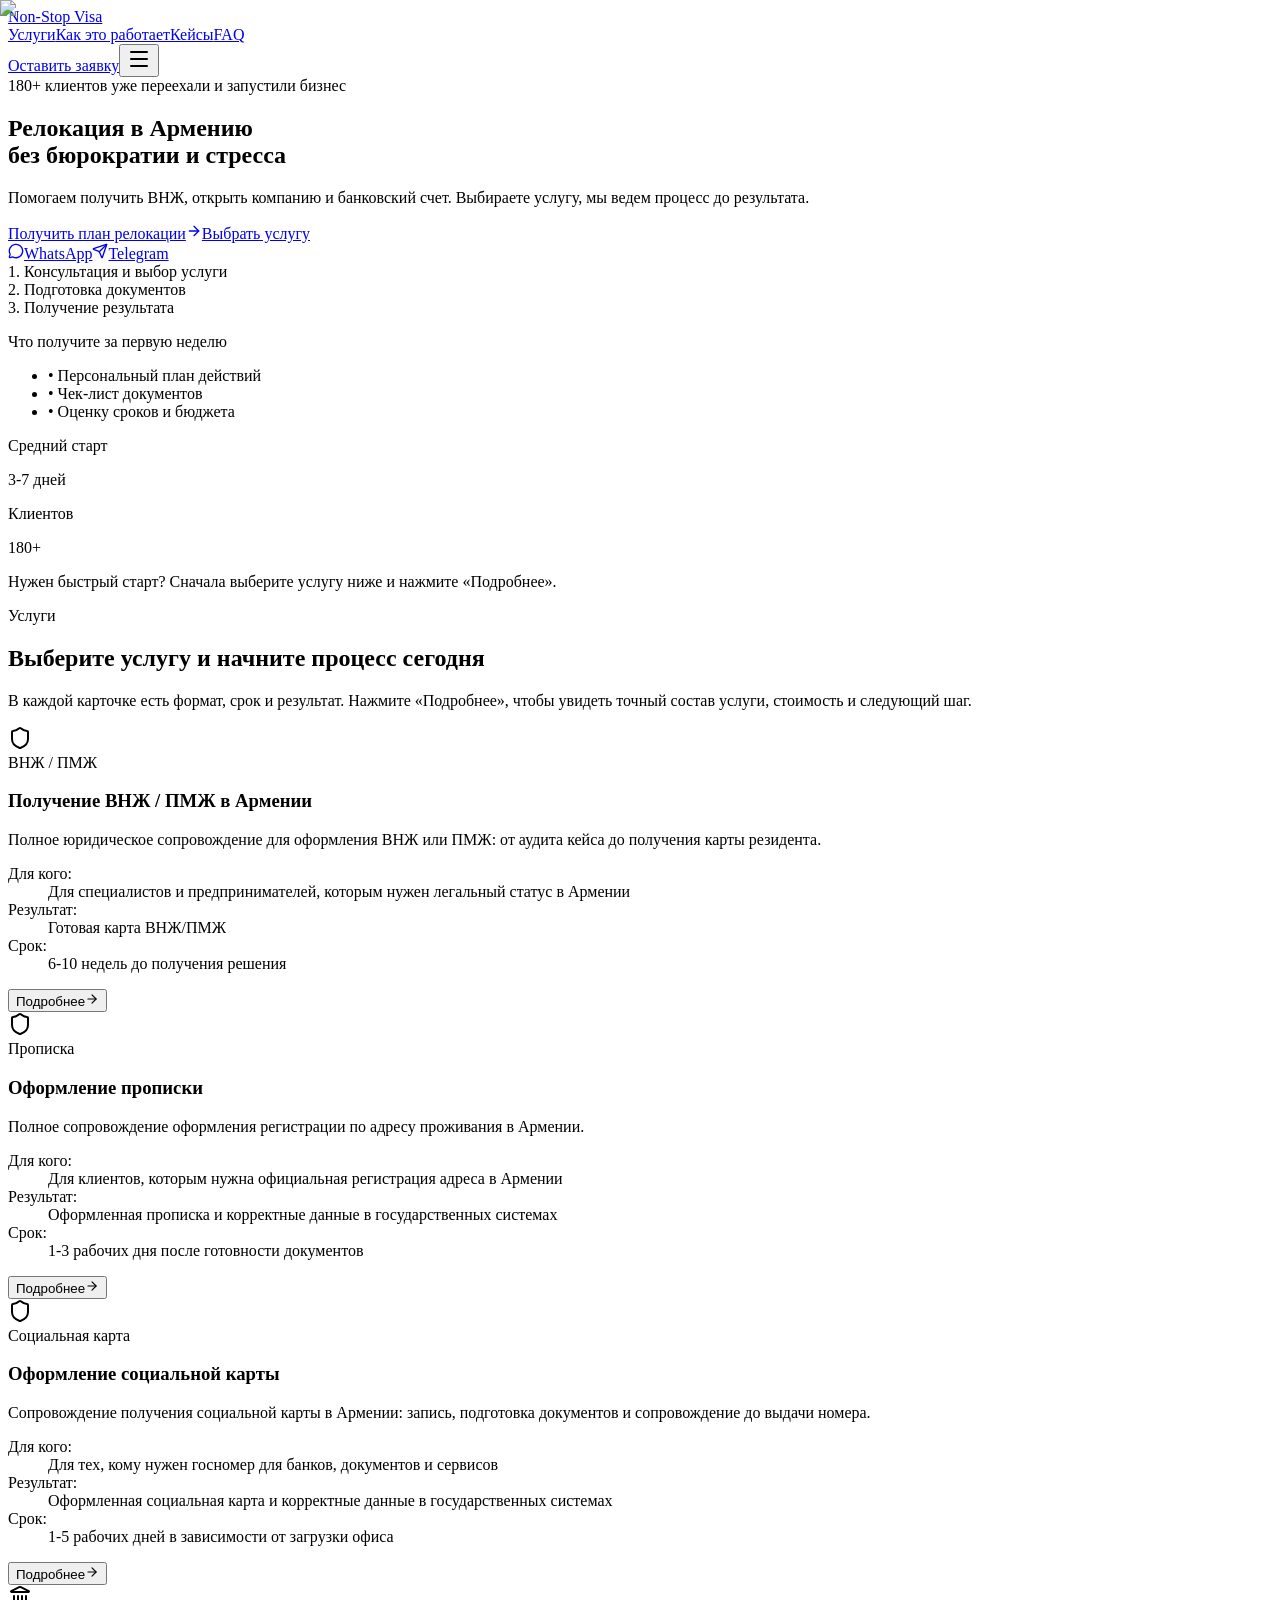
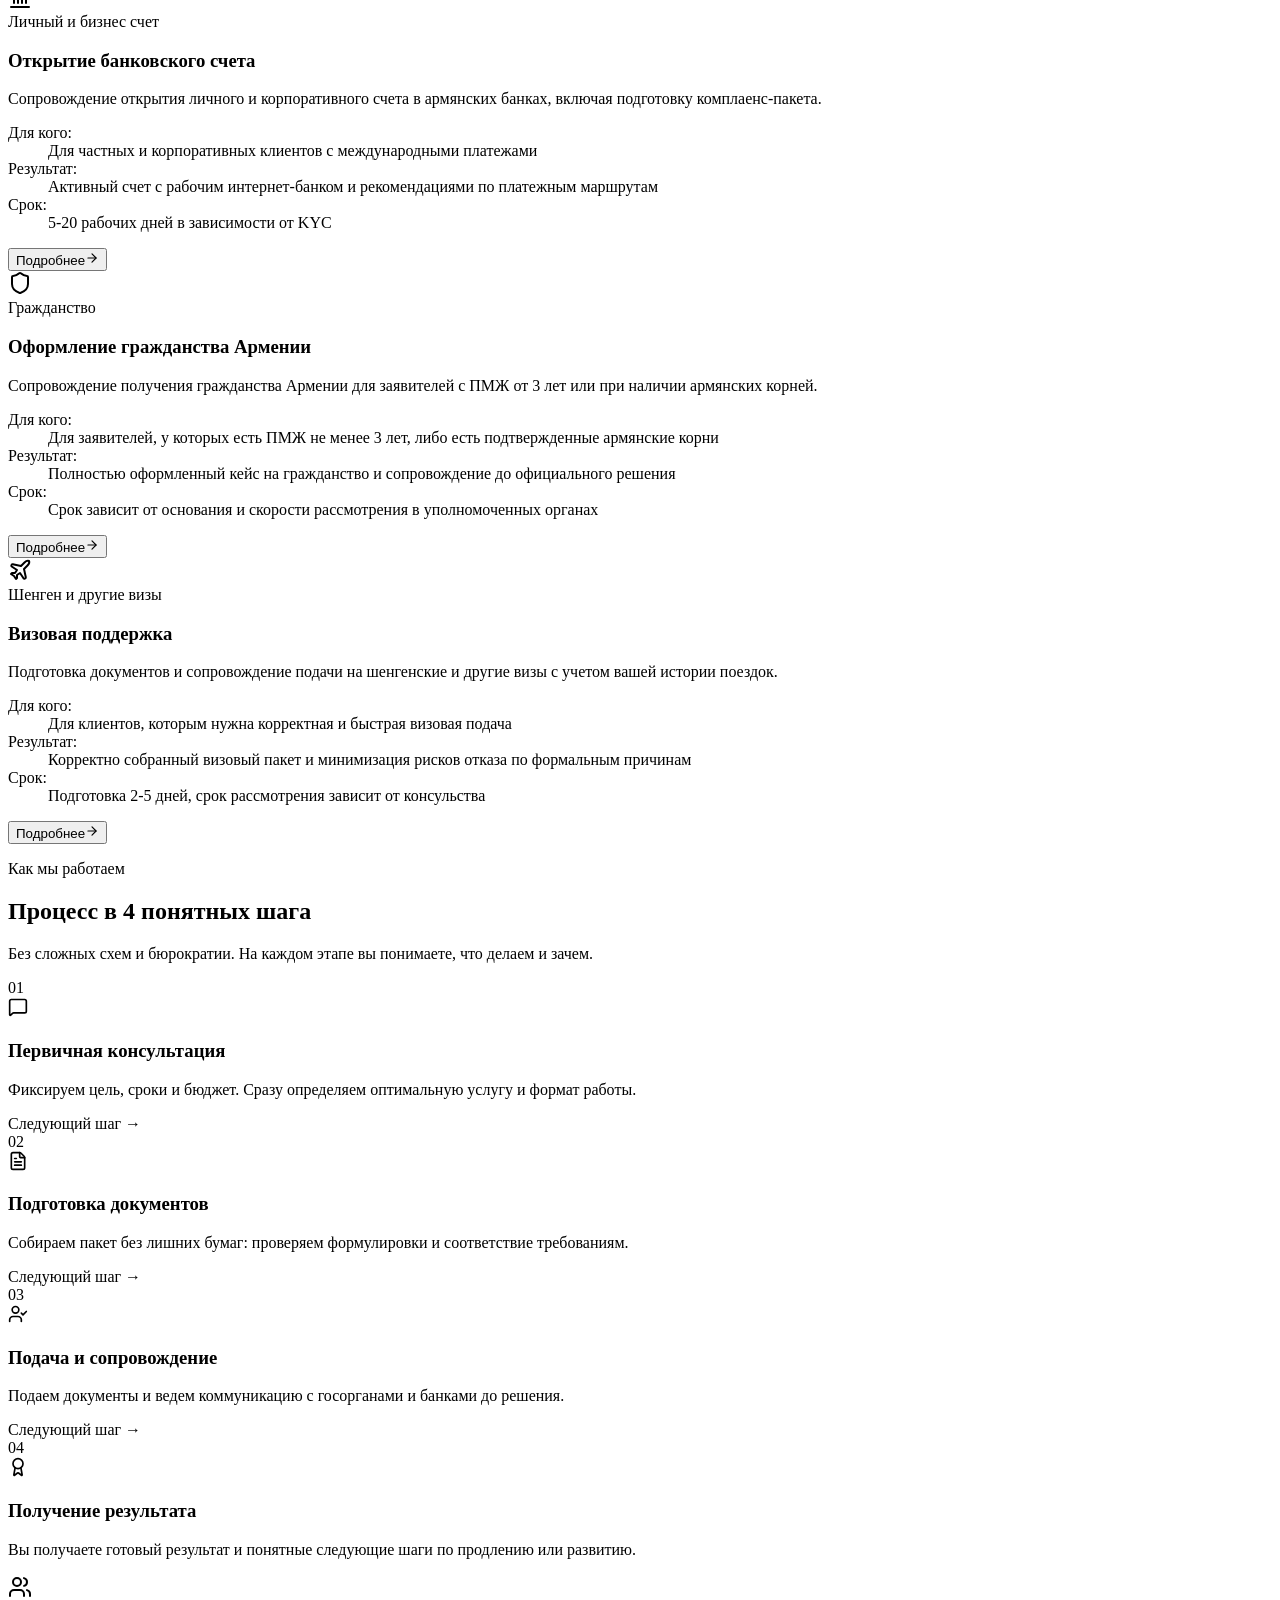
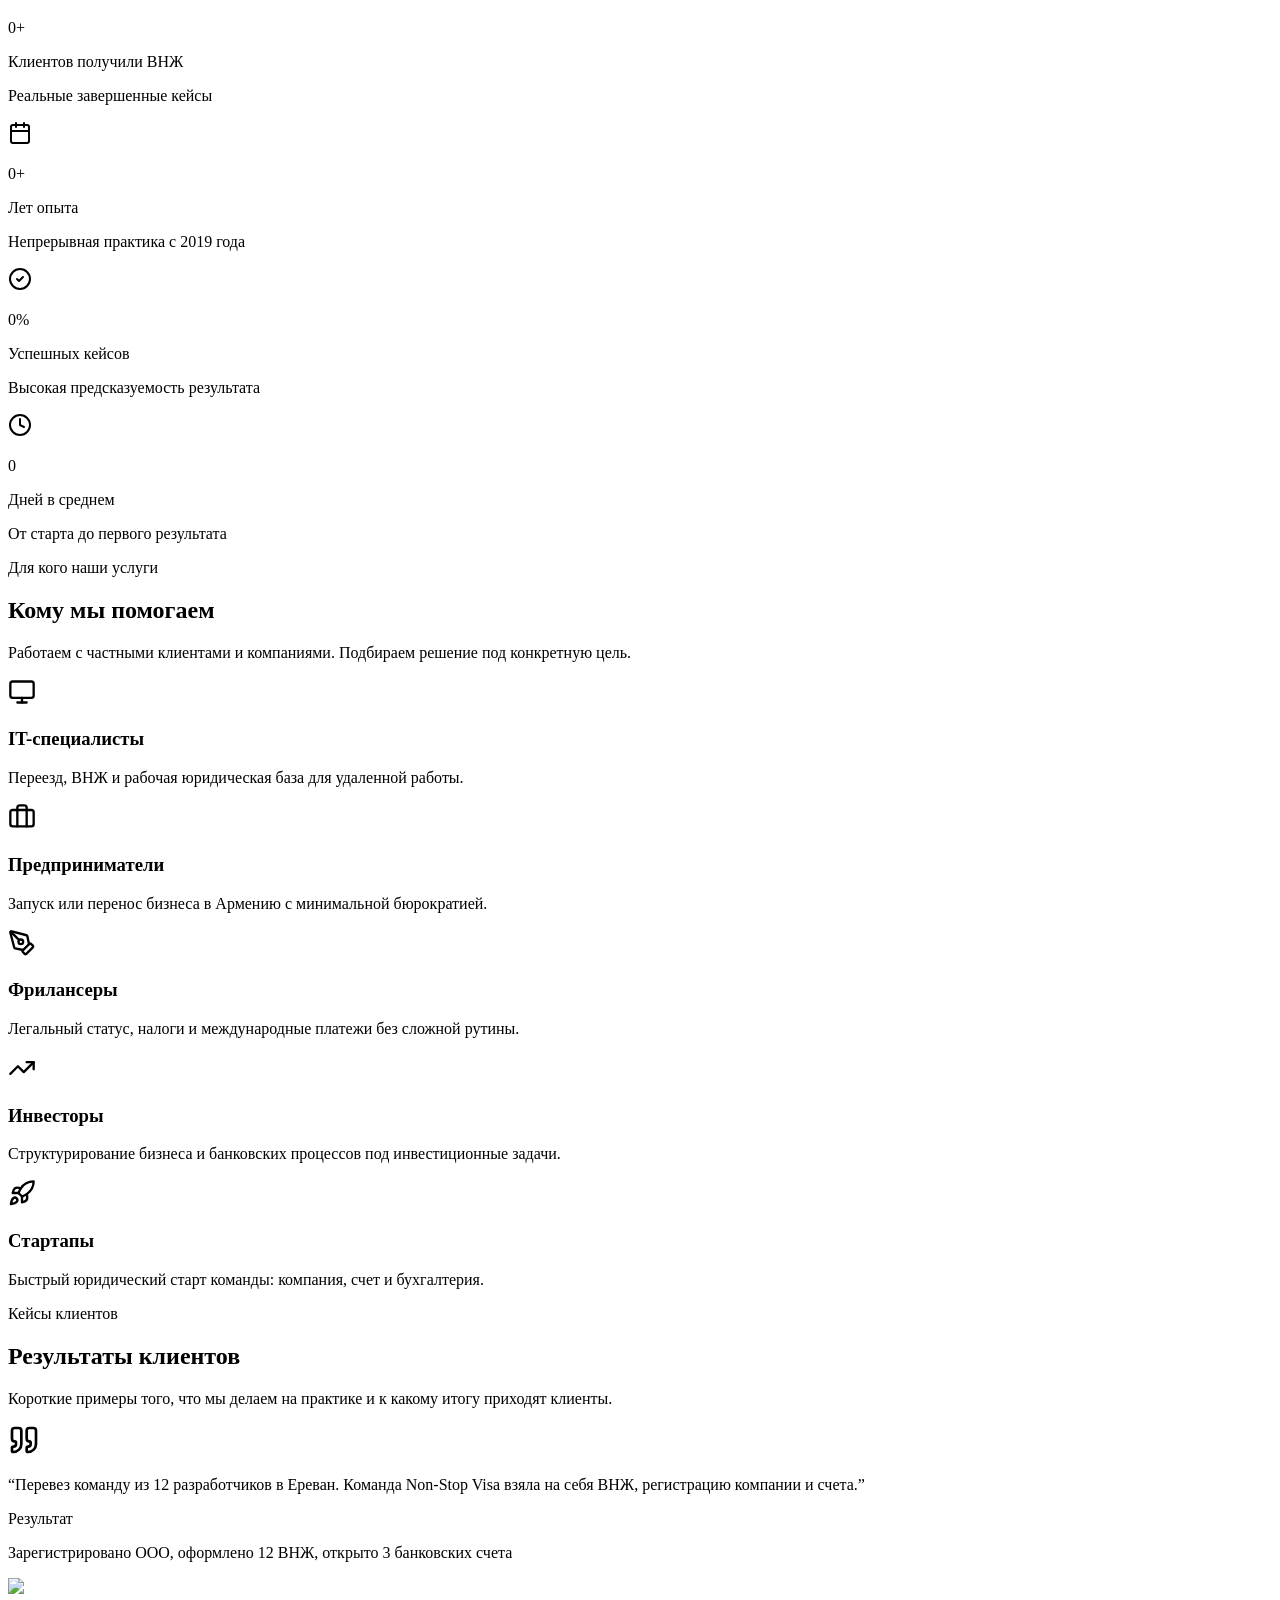
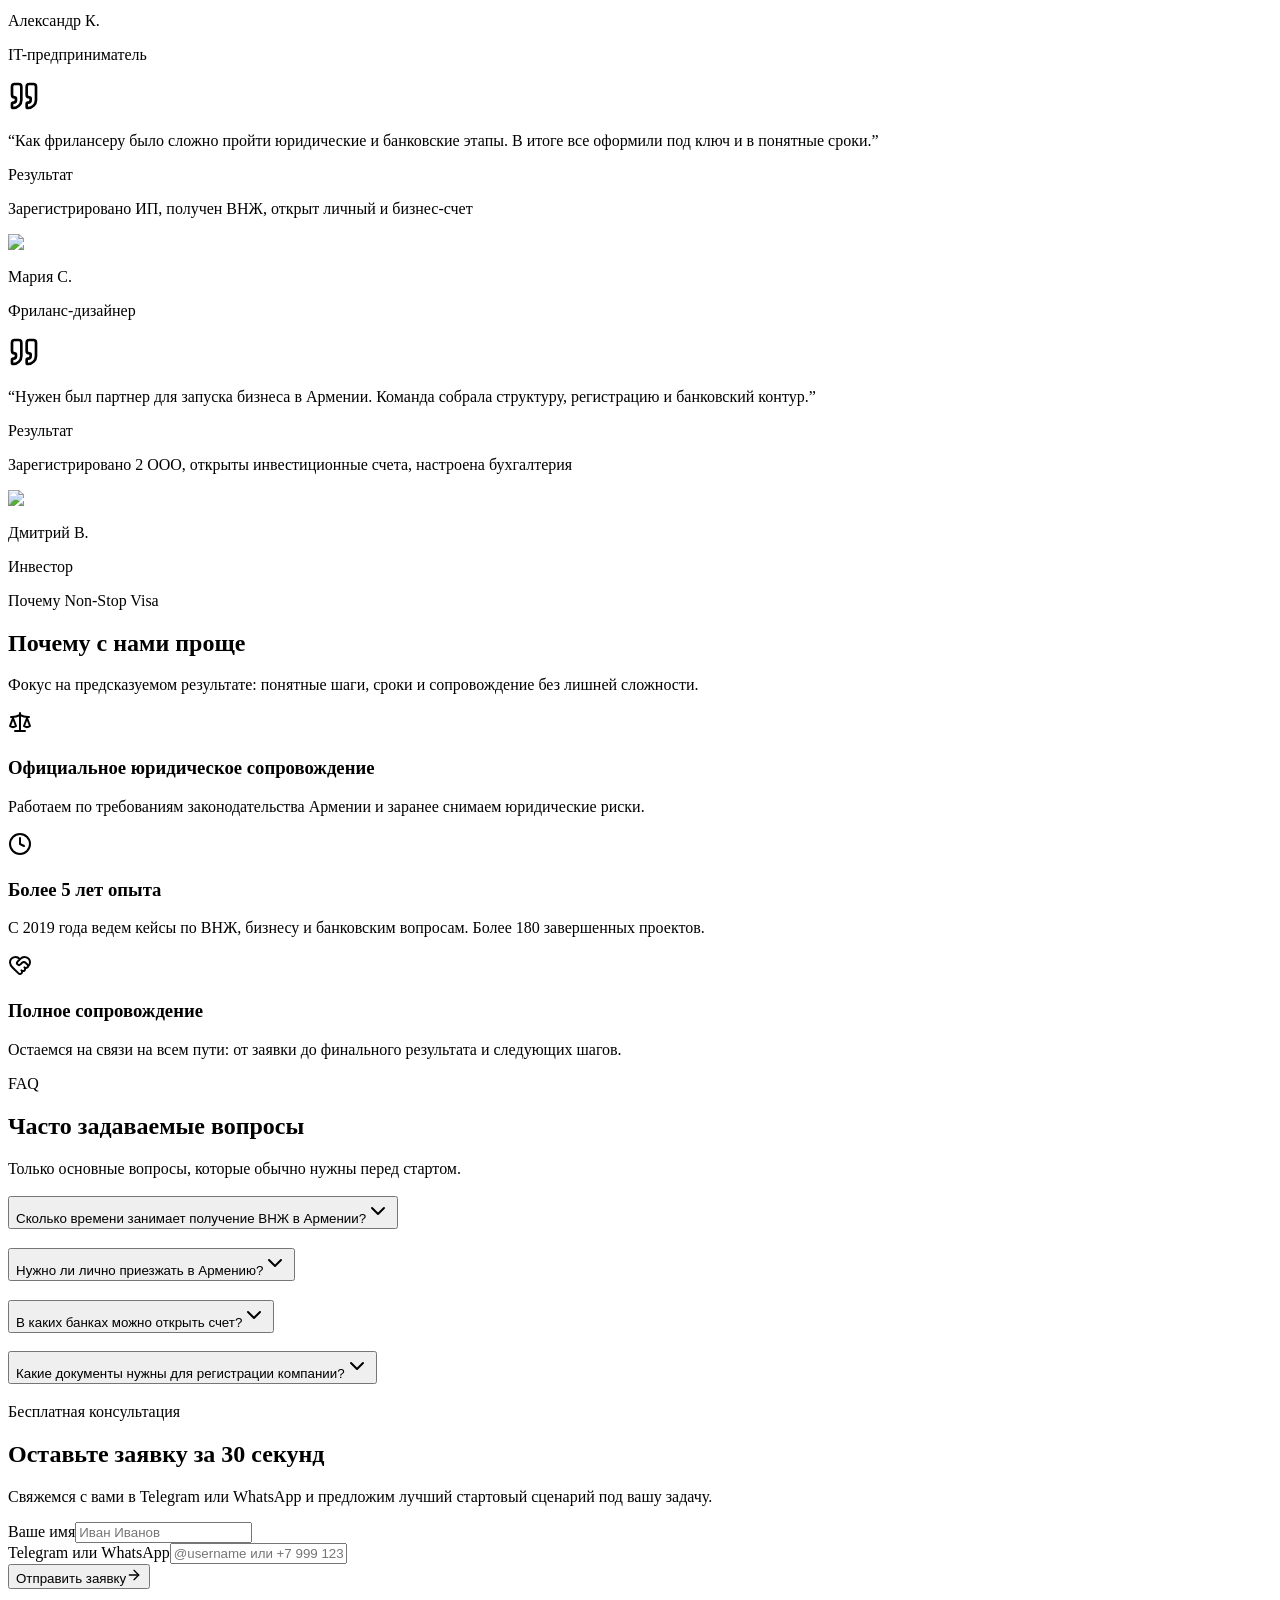
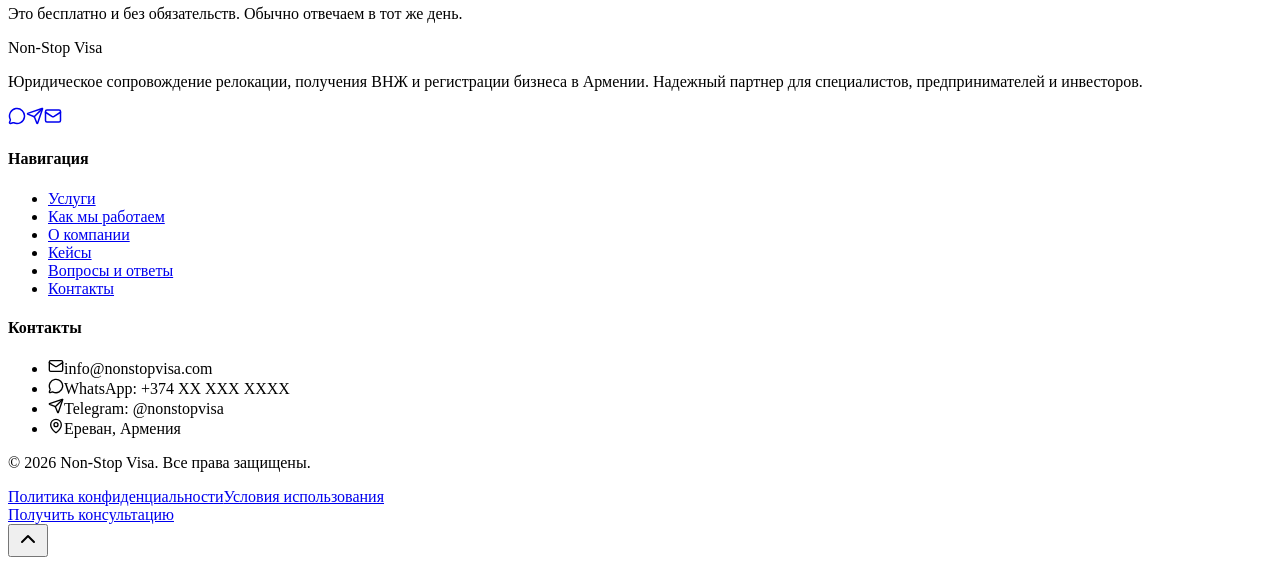
==== out/index.html @ 099af50e "prices added" ====
<!DOCTYPE html><!--xufmQO0gfKCfzYmbRnK0Z--><html lang="ru" class="inter_57489c72-module__0cCvLG__variable manrope_efca9fea-module__CtnhMq__variable"><head><meta charSet="utf-8"/><meta name="viewport" content="width=device-width, initial-scale=1"/><link rel="preload" href="/_next/static/media/83afe278b6a6bb3c-s.p.3a6ba036.woff2" as="font" crossorigin="" type="font/woff2"/><link rel="preload" href="/_next/static/media/9c72aa0f40e4eef8-s.p.18a48cbc.woff2" as="font" crossorigin="" type="font/woff2"/><link rel="preload" href="/_next/static/media/a343f882a40d2cc9-s.p.71e1367e.woff2" as="font" crossorigin="" type="font/woff2"/><link rel="preload" href="/_next/static/media/d3fe2f289711ac3f-s.p.50575af1.woff2" as="font" crossorigin="" type="font/woff2"/><link rel="preload" as="image" href="/images/hero-yerevan.jpg"/><link rel="stylesheet" href="/_next/static/chunks/5209f16bea8cd8f4.css" data-precedence="next"/><link rel="stylesheet" href="/_next/static/chunks/b834f7e78c398b05.css" data-precedence="next"/><link rel="preload" as="script" fetchPriority="low" href="/_next/static/chunks/eed7ea77a4076d28.js"/><script src="/_next/static/chunks/82abf2d65f5428ae.js" async=""></script><script src="/_next/static/chunks/aee6c7720838f8a2.js" async=""></script><script src="/_next/static/chunks/a9c23770ec4804e4.js" async=""></script><script src="/_next/static/chunks/turbopack-0969852fef5b9b93.js" async=""></script><script src="/_next/static/chunks/ff1a16fafef87110.js" async=""></script><script src="/_next/static/chunks/d2be314c3ece3fbe.js" async=""></script><script src="/_next/static/chunks/e4d2ef931ab98387.js" async=""></script><script src="/_next/static/chunks/b901560ab9556031.js" async=""></script><script src="/_next/static/chunks/32a776a58b069df2.js" async=""></script><script src="/_next/static/chunks/46afd84cee6a4c51.js" async=""></script><meta name="next-size-adjust" content=""/><meta name="theme-color" content="#102040"/><title>Non-Stop Visa</title><meta name="description" content="Relocation and business setup in Armenia"/><link rel="shortcut icon" href="/images/favicon.jpg"/><link rel="icon" href="/images/favicon.jpg"/><link rel="apple-touch-icon" href="/images/favicon.jpg"/><script src="/_next/static/chunks/a6dad97d9634a72d.js" noModule=""></script></head><body class="antialiased"><div hidden=""><!--$--><!--/$--></div><main class="min-h-screen overflow-x-hidden pb-24 md:pb-0"><header class="fixed top-0 left-0 right-0 z-50 transition-all duration-500 bg-transparent py-5"><div class="mx-auto flex max-w-7xl items-center justify-between px-6"><a href="#" class="flex items-center gap-2"><span class="gold-gradient-text text-2xl font-bold tracking-tight">Non-Stop Visa</span></a><nav class="hidden items-center gap-8 md:flex"><a href="#services" class="text-sm font-medium text-foreground/70 transition-colors duration-300 hover:text-primary">Услуги</a><a href="#process" class="text-sm font-medium text-foreground/70 transition-colors duration-300 hover:text-primary">Как это работает</a><a href="#cases" class="text-sm font-medium text-foreground/70 transition-colors duration-300 hover:text-primary">Кейсы</a><a href="#faq" class="text-sm font-medium text-foreground/70 transition-colors duration-300 hover:text-primary">FAQ</a></nav><a href="#contact" class="hidden rounded-lg bg-primary px-5 py-2.5 text-sm font-semibold text-primary-foreground transition-all duration-300 hover:brightness-110 md:inline-flex">Оставить заявку</a><button class="text-foreground md:hidden" aria-label="Открыть меню" aria-expanded="false"><svg xmlns="http://www.w3.org/2000/svg" width="24" height="24" viewBox="0 0 24 24" fill="none" stroke="currentColor" stroke-width="2" stroke-linecap="round" stroke-linejoin="round" class="lucide lucide-menu" aria-hidden="true"><path d="M4 5h16"></path><path d="M4 12h16"></path><path d="M4 19h16"></path></svg></button></div></header><section id="top" class="relative flex min-h-screen items-start overflow-hidden pt-12 sm:pt-16 lg:items-center lg:pt-28"><div class="absolute inset-0"><img alt="Панорама Еревана" decoding="async" data-nimg="fill" class="object-cover" style="position:absolute;height:100%;width:100%;left:0;top:0;right:0;bottom:0;color:transparent" src="/images/hero-yerevan.jpg"/><div class="absolute inset-0 bg-gradient-to-r from-background via-background/90 to-background/40"></div><div class="absolute inset-0 bg-gradient-to-t from-background via-transparent to-background/60"></div></div><div class="relative mx-auto grid max-w-7xl gap-10 px-6 pt-2 pb-16 sm:pt-6 sm:pb-20 lg:grid-cols-2 lg:items-center lg:gap-14 lg:pt-0 lg:pb-24"><div class="flex flex-col gap-7"><div data-animate="true" class="opacity-0" style="animation-delay:0.1s"><div class="mb-6 inline-flex items-center gap-2 rounded-full border border-primary/30 bg-primary/10 px-4 py-1.5"><span class="h-2 w-2 rounded-full bg-primary animate-pulse"></span><span class="text-xs font-medium tracking-wide text-primary uppercase">180+ клиентов уже переехали и запустили бизнес</span></div></div><h1 data-animate="true" class="opacity-0 text-4xl font-bold leading-tight tracking-tight text-foreground sm:text-5xl lg:text-6xl" style="animation-delay:0.3s">Релокация в Армению<br/><span class="gold-gradient-text text-balance">без бюрократии и стресса</span></h1><p data-animate="true" class="opacity-0 max-w-lg text-lg leading-relaxed text-muted-foreground" style="animation-delay:0.5s">Помогаем получить ВНЖ, открыть компанию и банковский счет. Выбираете услугу, мы ведем процесс до результата.</p><div data-animate="true" class="opacity-0 flex flex-wrap items-center gap-4" style="animation-delay:0.7s"><a href="#contact" class="group inline-flex items-center gap-2 rounded-lg bg-primary px-6 py-3.5 text-sm font-semibold text-primary-foreground transition-all duration-300 hover:brightness-110 hover:gap-3">Получить план релокации<svg xmlns="http://www.w3.org/2000/svg" width="16" height="16" viewBox="0 0 24 24" fill="none" stroke="currentColor" stroke-width="2" stroke-linecap="round" stroke-linejoin="round" class="lucide lucide-arrow-right transition-transform group-hover:translate-x-0.5" aria-hidden="true"><path d="M5 12h14"></path><path d="m12 5 7 7-7 7"></path></svg></a><a href="#services" class="inline-flex items-center gap-2 rounded-lg border border-border bg-secondary/50 px-5 py-3.5 text-sm font-medium text-secondary-foreground transition-all duration-300 hover:border-primary/40 hover:bg-secondary">Выбрать услугу</a></div><div data-animate="true" class="opacity-0 flex flex-wrap items-center gap-3 text-sm text-muted-foreground" style="animation-delay:0.9s"><a href="https://wa.me/" target="_blank" rel="noopener noreferrer" class="inline-flex items-center gap-2 rounded-lg border border-border/70 bg-secondary/40 px-4 py-2.5 transition-all duration-300 hover:border-primary/40 hover:bg-secondary"><svg xmlns="http://www.w3.org/2000/svg" width="16" height="16" viewBox="0 0 24 24" fill="none" stroke="currentColor" stroke-width="2" stroke-linecap="round" stroke-linejoin="round" class="lucide lucide-message-circle" aria-hidden="true"><path d="M2.992 16.342a2 2 0 0 1 .094 1.167l-1.065 3.29a1 1 0 0 0 1.236 1.168l3.413-.998a2 2 0 0 1 1.099.092 10 10 0 1 0-4.777-4.719"></path></svg>WhatsApp</a><a href="https://t.me/" target="_blank" rel="noopener noreferrer" class="inline-flex items-center gap-2 rounded-lg border border-border/70 bg-secondary/40 px-4 py-2.5 transition-all duration-300 hover:border-primary/40 hover:bg-secondary"><svg xmlns="http://www.w3.org/2000/svg" width="16" height="16" viewBox="0 0 24 24" fill="none" stroke="currentColor" stroke-width="2" stroke-linecap="round" stroke-linejoin="round" class="lucide lucide-send" aria-hidden="true"><path d="M14.536 21.686a.5.5 0 0 0 .937-.024l6.5-19a.496.496 0 0 0-.635-.635l-19 6.5a.5.5 0 0 0-.024.937l7.93 3.18a2 2 0 0 1 1.112 1.11z"></path><path d="m21.854 2.147-10.94 10.939"></path></svg>Telegram</a></div><div data-animate="true" class="opacity-0 grid gap-2 pt-3 text-sm text-foreground/80 sm:grid-cols-3" style="animation-delay:1.1s"><div class="rounded-lg border border-border/50 bg-card/50 px-4 py-3">1. Консультация и выбор услуги</div><div class="rounded-lg border border-border/50 bg-card/50 px-4 py-3">2. Подготовка документов</div><div class="rounded-lg border border-border/50 bg-card/50 px-4 py-3">3. Получение результата</div></div></div><div data-animate="true" class="opacity-0 hidden lg:flex lg:justify-end" style="animation-delay:0.5s"><div class="w-full max-w-md space-y-4"><div class="glass rounded-2xl p-6"><p class="text-xs font-medium tracking-wider text-primary uppercase">Что получите за первую неделю</p><ul class="mt-4 space-y-2 text-sm leading-relaxed text-muted-foreground"><li>• Персональный план действий</li><li>• Чек-лист документов</li><li>• Оценку сроков и бюджета</li></ul></div><div class="grid grid-cols-2 gap-3"><div class="rounded-xl border border-border/50 bg-card/70 p-4"><p class="text-xs text-muted-foreground">Средний старт</p><p class="mt-1 text-xl font-semibold text-foreground">3-7 дней</p></div><div class="rounded-xl border border-border/50 bg-card/70 p-4"><p class="text-xs text-muted-foreground">Клиентов</p><p class="mt-1 text-xl font-semibold text-foreground">180+</p></div></div><div class="rounded-xl border border-primary/20 bg-primary/5 p-4"><p class="text-sm leading-relaxed text-foreground">Нужен быстрый старт? Сначала выберите услугу ниже и нажмите «Подробнее».</p></div></div></div></div></section><section id="services" class="relative py-24"><div class="mx-auto max-w-7xl px-6"><div class="mb-16 max-w-2xl"><p class="mb-3 text-sm font-semibold tracking-widest text-primary uppercase">Услуги</p><h2 class="text-3xl font-bold tracking-tight text-foreground sm:text-4xl lg:text-5xl">Выберите услугу и<!-- --> <span class="gold-gradient-text">начните процесс сегодня</span></h2><p class="mt-4 text-lg leading-relaxed text-muted-foreground">В каждой карточке есть формат, срок и результат. Нажмите «Подробнее», чтобы увидеть точный состав услуги, стоимость и следующий шаг.</p></div><div class="grid auto-rows-fr gap-6 sm:grid-cols-2 lg:grid-cols-3"><article class="group relative h-full overflow-hidden rounded-xl border border-border/50 bg-card p-6 transition-all duration-500 hover:border-primary/30 hover:bg-card/80 sm:p-8 sm:col-span-2 lg:col-span-1"><div class="absolute -inset-px rounded-xl bg-gradient-to-b from-primary/10 to-transparent opacity-0 transition-opacity duration-500 group-hover:opacity-100"></div><div class="relative flex h-full flex-col"><div class="mb-5 flex items-start justify-between gap-3"><div class="flex h-12 w-12 shrink-0 items-center justify-center rounded-lg bg-primary/10 text-primary transition-colors duration-300 group-hover:bg-primary/20"><svg xmlns="http://www.w3.org/2000/svg" width="24" height="24" viewBox="0 0 24 24" fill="none" stroke="currentColor" stroke-width="2" stroke-linecap="round" stroke-linejoin="round" class="lucide lucide-shield" aria-hidden="true"><path d="M20 13c0 5-3.5 7.5-7.66 8.95a1 1 0 0 1-.67-.01C7.5 20.5 4 18 4 13V6a1 1 0 0 1 1-1c2 0 4.5-1.2 6.24-2.72a1.17 1.17 0 0 1 1.52 0C14.51 3.81 17 5 19 5a1 1 0 0 1 1 1z"></path></svg></div><span title="ВНЖ / ПМЖ" class="max-w-[70%] truncate rounded-full bg-secondary px-3 py-1 text-[10px] font-semibold tracking-wider text-secondary-foreground uppercase">ВНЖ / ПМЖ</span></div><h3 class="text-lg leading-tight font-semibold text-foreground sm:text-xl">Получение ВНЖ / ПМЖ в Армении</h3><p class="mt-2 text-sm leading-relaxed text-muted-foreground sm:text-[15px]">Полное юридическое сопровождение для оформления ВНЖ или ПМЖ: от аудита кейса до получения карты резидента.</p><dl class="mt-4 space-y-2 text-xs leading-relaxed text-muted-foreground sm:text-sm"><div><dt class="inline font-semibold text-foreground/85">Для кого: </dt><dd class="inline">Для специалистов и предпринимателей, которым нужен легальный статус в Армении</dd></div><div><dt class="inline font-semibold text-foreground/85">Результат: </dt><dd class="inline">Готовая карта ВНЖ/ПМЖ</dd></div><div><dt class="inline font-semibold text-foreground/85">Срок: </dt><dd class="inline">6-10 недель до получения решения</dd></div></dl><div class="mt-auto pt-6"><button type="button" class="group/link inline-flex cursor-pointer items-center gap-1.5 text-sm font-medium text-primary transition-all hover:gap-2.5">Подробнее<svg xmlns="http://www.w3.org/2000/svg" width="14" height="14" viewBox="0 0 24 24" fill="none" stroke="currentColor" stroke-width="2" stroke-linecap="round" stroke-linejoin="round" class="lucide lucide-arrow-right transition-transform group-hover/link:translate-x-0.5" aria-hidden="true"><path d="M5 12h14"></path><path d="m12 5 7 7-7 7"></path></svg></button></div></div></article><article class="group relative h-full overflow-hidden rounded-xl border border-border/50 bg-card p-6 transition-all duration-500 hover:border-primary/30 hover:bg-card/80 sm:p-8 "><div class="absolute -inset-px rounded-xl bg-gradient-to-b from-primary/10 to-transparent opacity-0 transition-opacity duration-500 group-hover:opacity-100"></div><div class="relative flex h-full flex-col"><div class="mb-5 flex items-start justify-between gap-3"><div class="flex h-12 w-12 shrink-0 items-center justify-center rounded-lg bg-primary/10 text-primary transition-colors duration-300 group-hover:bg-primary/20"><svg xmlns="http://www.w3.org/2000/svg" width="24" height="24" viewBox="0 0 24 24" fill="none" stroke="currentColor" stroke-width="2" stroke-linecap="round" stroke-linejoin="round" class="lucide lucide-shield" aria-hidden="true"><path d="M20 13c0 5-3.5 7.5-7.66 8.95a1 1 0 0 1-.67-.01C7.5 20.5 4 18 4 13V6a1 1 0 0 1 1-1c2 0 4.5-1.2 6.24-2.72a1.17 1.17 0 0 1 1.52 0C14.51 3.81 17 5 19 5a1 1 0 0 1 1 1z"></path></svg></div><span title="Прописка" class="max-w-[70%] truncate rounded-full bg-secondary px-3 py-1 text-[10px] font-semibold tracking-wider text-secondary-foreground uppercase">Прописка</span></div><h3 class="text-lg leading-tight font-semibold text-foreground sm:text-xl">Оформление прописки</h3><p class="mt-2 text-sm leading-relaxed text-muted-foreground sm:text-[15px]">Полное сопровождение оформления регистрации по адресу проживания в Армении.</p><dl class="mt-4 space-y-2 text-xs leading-relaxed text-muted-foreground sm:text-sm"><div><dt class="inline font-semibold text-foreground/85">Для кого: </dt><dd class="inline">Для клиентов, которым нужна официальная регистрация адреса в Армении</dd></div><div><dt class="inline font-semibold text-foreground/85">Результат: </dt><dd class="inline">Оформленная прописка и корректные данные в государственных системах</dd></div><div><dt class="inline font-semibold text-foreground/85">Срок: </dt><dd class="inline">1-3 рабочих дня после готовности документов</dd></div></dl><div class="mt-auto pt-6"><button type="button" class="group/link inline-flex cursor-pointer items-center gap-1.5 text-sm font-medium text-primary transition-all hover:gap-2.5">Подробнее<svg xmlns="http://www.w3.org/2000/svg" width="14" height="14" viewBox="0 0 24 24" fill="none" stroke="currentColor" stroke-width="2" stroke-linecap="round" stroke-linejoin="round" class="lucide lucide-arrow-right transition-transform group-hover/link:translate-x-0.5" aria-hidden="true"><path d="M5 12h14"></path><path d="m12 5 7 7-7 7"></path></svg></button></div></div></article><article class="group relative h-full overflow-hidden rounded-xl border border-border/50 bg-card p-6 transition-all duration-500 hover:border-primary/30 hover:bg-card/80 sm:p-8 "><div class="absolute -inset-px rounded-xl bg-gradient-to-b from-primary/10 to-transparent opacity-0 transition-opacity duration-500 group-hover:opacity-100"></div><div class="relative flex h-full flex-col"><div class="mb-5 flex items-start justify-between gap-3"><div class="flex h-12 w-12 shrink-0 items-center justify-center rounded-lg bg-primary/10 text-primary transition-colors duration-300 group-hover:bg-primary/20"><svg xmlns="http://www.w3.org/2000/svg" width="24" height="24" viewBox="0 0 24 24" fill="none" stroke="currentColor" stroke-width="2" stroke-linecap="round" stroke-linejoin="round" class="lucide lucide-shield" aria-hidden="true"><path d="M20 13c0 5-3.5 7.5-7.66 8.95a1 1 0 0 1-.67-.01C7.5 20.5 4 18 4 13V6a1 1 0 0 1 1-1c2 0 4.5-1.2 6.24-2.72a1.17 1.17 0 0 1 1.52 0C14.51 3.81 17 5 19 5a1 1 0 0 1 1 1z"></path></svg></div><span title="Социальная карта" class="max-w-[70%] truncate rounded-full bg-secondary px-3 py-1 text-[10px] font-semibold tracking-wider text-secondary-foreground uppercase">Социальная карта</span></div><h3 class="text-lg leading-tight font-semibold text-foreground sm:text-xl">Оформление социальной карты</h3><p class="mt-2 text-sm leading-relaxed text-muted-foreground sm:text-[15px]">Сопровождение получения социальной карты в Армении: запись, подготовка документов и сопровождение до выдачи номера.</p><dl class="mt-4 space-y-2 text-xs leading-relaxed text-muted-foreground sm:text-sm"><div><dt class="inline font-semibold text-foreground/85">Для кого: </dt><dd class="inline">Для тех, кому нужен госномер для банков, документов и сервисов</dd></div><div><dt class="inline font-semibold text-foreground/85">Результат: </dt><dd class="inline">Оформленная социальная карта и корректные данные в государственных системах</dd></div><div><dt class="inline font-semibold text-foreground/85">Срок: </dt><dd class="inline">1-5 рабочих дней в зависимости от загрузки офиса</dd></div></dl><div class="mt-auto pt-6"><button type="button" class="group/link inline-flex cursor-pointer items-center gap-1.5 text-sm font-medium text-primary transition-all hover:gap-2.5">Подробнее<svg xmlns="http://www.w3.org/2000/svg" width="14" height="14" viewBox="0 0 24 24" fill="none" stroke="currentColor" stroke-width="2" stroke-linecap="round" stroke-linejoin="round" class="lucide lucide-arrow-right transition-transform group-hover/link:translate-x-0.5" aria-hidden="true"><path d="M5 12h14"></path><path d="m12 5 7 7-7 7"></path></svg></button></div></div></article><article class="group relative h-full overflow-hidden rounded-xl border border-border/50 bg-card p-6 transition-all duration-500 hover:border-primary/30 hover:bg-card/80 sm:p-8 "><div class="absolute -inset-px rounded-xl bg-gradient-to-b from-primary/10 to-transparent opacity-0 transition-opacity duration-500 group-hover:opacity-100"></div><div class="relative flex h-full flex-col"><div class="mb-5 flex items-start justify-between gap-3"><div class="flex h-12 w-12 shrink-0 items-center justify-center rounded-lg bg-primary/10 text-primary transition-colors duration-300 group-hover:bg-primary/20"><svg xmlns="http://www.w3.org/2000/svg" width="24" height="24" viewBox="0 0 24 24" fill="none" stroke="currentColor" stroke-width="2" stroke-linecap="round" stroke-linejoin="round" class="lucide lucide-landmark" aria-hidden="true"><path d="M10 18v-7"></path><path d="M11.12 2.198a2 2 0 0 1 1.76.006l7.866 3.847c.476.233.31.949-.22.949H3.474c-.53 0-.695-.716-.22-.949z"></path><path d="M14 18v-7"></path><path d="M18 18v-7"></path><path d="M3 22h18"></path><path d="M6 18v-7"></path></svg></div><span title="Личный и бизнес счет" class="max-w-[70%] truncate rounded-full bg-secondary px-3 py-1 text-[10px] font-semibold tracking-wider text-secondary-foreground uppercase">Личный и бизнес счет</span></div><h3 class="text-lg leading-tight font-semibold text-foreground sm:text-xl">Открытие банковского счета</h3><p class="mt-2 text-sm leading-relaxed text-muted-foreground sm:text-[15px]">Сопровождение открытия личного и корпоративного счета в армянских банках, включая подготовку комплаенс-пакета.</p><dl class="mt-4 space-y-2 text-xs leading-relaxed text-muted-foreground sm:text-sm"><div><dt class="inline font-semibold text-foreground/85">Для кого: </dt><dd class="inline">Для частных и корпоративных клиентов с международными платежами</dd></div><div><dt class="inline font-semibold text-foreground/85">Результат: </dt><dd class="inline">Активный счет с рабочим интернет-банком и рекомендациями по платежным маршрутам</dd></div><div><dt class="inline font-semibold text-foreground/85">Срок: </dt><dd class="inline">5-20 рабочих дней в зависимости от KYC</dd></div></dl><div class="mt-auto pt-6"><button type="button" class="group/link inline-flex cursor-pointer items-center gap-1.5 text-sm font-medium text-primary transition-all hover:gap-2.5">Подробнее<svg xmlns="http://www.w3.org/2000/svg" width="14" height="14" viewBox="0 0 24 24" fill="none" stroke="currentColor" stroke-width="2" stroke-linecap="round" stroke-linejoin="round" class="lucide lucide-arrow-right transition-transform group-hover/link:translate-x-0.5" aria-hidden="true"><path d="M5 12h14"></path><path d="m12 5 7 7-7 7"></path></svg></button></div></div></article><article class="group relative h-full overflow-hidden rounded-xl border border-border/50 bg-card p-6 transition-all duration-500 hover:border-primary/30 hover:bg-card/80 sm:p-8 "><div class="absolute -inset-px rounded-xl bg-gradient-to-b from-primary/10 to-transparent opacity-0 transition-opacity duration-500 group-hover:opacity-100"></div><div class="relative flex h-full flex-col"><div class="mb-5 flex items-start justify-between gap-3"><div class="flex h-12 w-12 shrink-0 items-center justify-center rounded-lg bg-primary/10 text-primary transition-colors duration-300 group-hover:bg-primary/20"><svg xmlns="http://www.w3.org/2000/svg" width="24" height="24" viewBox="0 0 24 24" fill="none" stroke="currentColor" stroke-width="2" stroke-linecap="round" stroke-linejoin="round" class="lucide lucide-shield" aria-hidden="true"><path d="M20 13c0 5-3.5 7.5-7.66 8.95a1 1 0 0 1-.67-.01C7.5 20.5 4 18 4 13V6a1 1 0 0 1 1-1c2 0 4.5-1.2 6.24-2.72a1.17 1.17 0 0 1 1.52 0C14.51 3.81 17 5 19 5a1 1 0 0 1 1 1z"></path></svg></div><span title="Гражданство" class="max-w-[70%] truncate rounded-full bg-secondary px-3 py-1 text-[10px] font-semibold tracking-wider text-secondary-foreground uppercase">Гражданство</span></div><h3 class="text-lg leading-tight font-semibold text-foreground sm:text-xl">Оформление гражданства Армении</h3><p class="mt-2 text-sm leading-relaxed text-muted-foreground sm:text-[15px]">Сопровождение получения гражданства Армении для заявителей с ПМЖ от 3 лет или при наличии армянских корней.</p><dl class="mt-4 space-y-2 text-xs leading-relaxed text-muted-foreground sm:text-sm"><div><dt class="inline font-semibold text-foreground/85">Для кого: </dt><dd class="inline">Для заявителей, у которых есть ПМЖ не менее 3 лет, либо есть подтвержденные армянские корни</dd></div><div><dt class="inline font-semibold text-foreground/85">Результат: </dt><dd class="inline">Полностью оформленный кейс на гражданство и сопровождение до официального решения</dd></div><div><dt class="inline font-semibold text-foreground/85">Срок: </dt><dd class="inline">Срок зависит от основания и скорости рассмотрения в уполномоченных органах</dd></div></dl><div class="mt-auto pt-6"><button type="button" class="group/link inline-flex cursor-pointer items-center gap-1.5 text-sm font-medium text-primary transition-all hover:gap-2.5">Подробнее<svg xmlns="http://www.w3.org/2000/svg" width="14" height="14" viewBox="0 0 24 24" fill="none" stroke="currentColor" stroke-width="2" stroke-linecap="round" stroke-linejoin="round" class="lucide lucide-arrow-right transition-transform group-hover/link:translate-x-0.5" aria-hidden="true"><path d="M5 12h14"></path><path d="m12 5 7 7-7 7"></path></svg></button></div></div></article><article class="group relative h-full overflow-hidden rounded-xl border border-border/50 bg-card p-6 transition-all duration-500 hover:border-primary/30 hover:bg-card/80 sm:p-8 "><div class="absolute -inset-px rounded-xl bg-gradient-to-b from-primary/10 to-transparent opacity-0 transition-opacity duration-500 group-hover:opacity-100"></div><div class="relative flex h-full flex-col"><div class="mb-5 flex items-start justify-between gap-3"><div class="flex h-12 w-12 shrink-0 items-center justify-center rounded-lg bg-primary/10 text-primary transition-colors duration-300 group-hover:bg-primary/20"><svg xmlns="http://www.w3.org/2000/svg" width="24" height="24" viewBox="0 0 24 24" fill="none" stroke="currentColor" stroke-width="2" stroke-linecap="round" stroke-linejoin="round" class="lucide lucide-plane" aria-hidden="true"><path d="M17.8 19.2 16 11l3.5-3.5C21 6 21.5 4 21 3c-1-.5-3 0-4.5 1.5L13 8 4.8 6.2c-.5-.1-.9.1-1.1.5l-.3.5c-.2.5-.1 1 .3 1.3L9 12l-2 3H4l-1 1 3 2 2 3 1-1v-3l3-2 3.5 5.3c.3.4.8.5 1.3.3l.5-.2c.4-.3.6-.7.5-1.2z"></path></svg></div><span title="Шенген и другие визы" class="max-w-[70%] truncate rounded-full bg-secondary px-3 py-1 text-[10px] font-semibold tracking-wider text-secondary-foreground uppercase">Шенген и другие визы</span></div><h3 class="text-lg leading-tight font-semibold text-foreground sm:text-xl">Визовая поддержка</h3><p class="mt-2 text-sm leading-relaxed text-muted-foreground sm:text-[15px]">Подготовка документов и сопровождение подачи на шенгенские и другие визы с учетом вашей истории поездок.</p><dl class="mt-4 space-y-2 text-xs leading-relaxed text-muted-foreground sm:text-sm"><div><dt class="inline font-semibold text-foreground/85">Для кого: </dt><dd class="inline">Для клиентов, которым нужна корректная и быстрая визовая подача</dd></div><div><dt class="inline font-semibold text-foreground/85">Результат: </dt><dd class="inline">Корректно собранный визовый пакет и минимизация рисков отказа по формальным причинам</dd></div><div><dt class="inline font-semibold text-foreground/85">Срок: </dt><dd class="inline">Подготовка 2-5 дней, срок рассмотрения зависит от консульства</dd></div></dl><div class="mt-auto pt-6"><button type="button" class="group/link inline-flex cursor-pointer items-center gap-1.5 text-sm font-medium text-primary transition-all hover:gap-2.5">Подробнее<svg xmlns="http://www.w3.org/2000/svg" width="14" height="14" viewBox="0 0 24 24" fill="none" stroke="currentColor" stroke-width="2" stroke-linecap="round" stroke-linejoin="round" class="lucide lucide-arrow-right transition-transform group-hover/link:translate-x-0.5" aria-hidden="true"><path d="M5 12h14"></path><path d="m12 5 7 7-7 7"></path></svg></button></div></div></article></div></div></section><section id="process" class="relative py-24"><div class="mx-auto max-w-7xl px-6"><div class="mb-16 text-center"><p class="mb-3 text-sm font-semibold tracking-widest text-primary uppercase">Как мы работаем</p><h2 class="text-3xl font-bold tracking-tight text-foreground sm:text-4xl lg:text-5xl">Процесс в 4 понятных шага</h2><p class="mx-auto mt-4 max-w-2xl text-lg leading-relaxed text-muted-foreground">Без сложных схем и бюрократии. На каждом этапе вы понимаете, что делаем и зачем.</p></div><div class="relative"><div class="absolute left-1/2 top-0 hidden h-full w-px -translate-x-1/2 bg-gradient-to-b from-transparent via-primary/30 to-transparent lg:block"></div><div class="grid gap-8 lg:grid-cols-4"><div class="group relative"><div class="absolute left-1/2 -top-4 hidden h-3 w-3 -translate-x-1/2 rounded-full border-2 border-primary bg-background lg:block"></div><div class="flex h-full flex-col rounded-xl border border-border/50 bg-card p-8 transition-all duration-500 hover:border-primary/30"><div class="mb-6 flex items-center gap-4"><span class="gold-gradient-text text-4xl font-bold opacity-60">01</span><div class="h-px flex-1 bg-border/50"></div><div class="flex h-10 w-10 items-center justify-center rounded-lg bg-primary/10 text-primary"><svg xmlns="http://www.w3.org/2000/svg" width="20" height="20" viewBox="0 0 24 24" fill="none" stroke="currentColor" stroke-width="2" stroke-linecap="round" stroke-linejoin="round" class="lucide lucide-message-square" aria-hidden="true"><path d="M22 17a2 2 0 0 1-2 2H6.828a2 2 0 0 0-1.414.586l-2.202 2.202A.71.71 0 0 1 2 21.286V5a2 2 0 0 1 2-2h16a2 2 0 0 1 2 2z"></path></svg></div></div><h3 class="text-xl font-semibold text-foreground">Первичная консультация</h3><p class="mt-3 flex-1 text-sm leading-relaxed text-muted-foreground">Фиксируем цель, сроки и бюджет. Сразу определяем оптимальную услугу и формат работы.</p><div class="mt-4 text-xs font-medium text-primary/50 lg:hidden">Следующий шаг →</div></div></div><div class="group relative"><div class="absolute left-1/2 -top-4 hidden h-3 w-3 -translate-x-1/2 rounded-full border-2 border-primary bg-background lg:block"></div><div class="flex h-full flex-col rounded-xl border border-border/50 bg-card p-8 transition-all duration-500 hover:border-primary/30"><div class="mb-6 flex items-center gap-4"><span class="gold-gradient-text text-4xl font-bold opacity-60">02</span><div class="h-px flex-1 bg-border/50"></div><div class="flex h-10 w-10 items-center justify-center rounded-lg bg-primary/10 text-primary"><svg xmlns="http://www.w3.org/2000/svg" width="20" height="20" viewBox="0 0 24 24" fill="none" stroke="currentColor" stroke-width="2" stroke-linecap="round" stroke-linejoin="round" class="lucide lucide-file-text" aria-hidden="true"><path d="M6 22a2 2 0 0 1-2-2V4a2 2 0 0 1 2-2h8a2.4 2.4 0 0 1 1.704.706l3.588 3.588A2.4 2.4 0 0 1 20 8v12a2 2 0 0 1-2 2z"></path><path d="M14 2v5a1 1 0 0 0 1 1h5"></path><path d="M10 9H8"></path><path d="M16 13H8"></path><path d="M16 17H8"></path></svg></div></div><h3 class="text-xl font-semibold text-foreground">Подготовка документов</h3><p class="mt-3 flex-1 text-sm leading-relaxed text-muted-foreground">Собираем пакет без лишних бумаг: проверяем формулировки и соответствие требованиям.</p><div class="mt-4 text-xs font-medium text-primary/50 lg:hidden">Следующий шаг →</div></div></div><div class="group relative"><div class="absolute left-1/2 -top-4 hidden h-3 w-3 -translate-x-1/2 rounded-full border-2 border-primary bg-background lg:block"></div><div class="flex h-full flex-col rounded-xl border border-border/50 bg-card p-8 transition-all duration-500 hover:border-primary/30"><div class="mb-6 flex items-center gap-4"><span class="gold-gradient-text text-4xl font-bold opacity-60">03</span><div class="h-px flex-1 bg-border/50"></div><div class="flex h-10 w-10 items-center justify-center rounded-lg bg-primary/10 text-primary"><svg xmlns="http://www.w3.org/2000/svg" width="20" height="20" viewBox="0 0 24 24" fill="none" stroke="currentColor" stroke-width="2" stroke-linecap="round" stroke-linejoin="round" class="lucide lucide-user-check" aria-hidden="true"><path d="m16 11 2 2 4-4"></path><path d="M16 21v-2a4 4 0 0 0-4-4H6a4 4 0 0 0-4 4v2"></path><circle cx="9" cy="7" r="4"></circle></svg></div></div><h3 class="text-xl font-semibold text-foreground">Подача и сопровождение</h3><p class="mt-3 flex-1 text-sm leading-relaxed text-muted-foreground">Подаем документы и ведем коммуникацию с госорганами и банками до решения.</p><div class="mt-4 text-xs font-medium text-primary/50 lg:hidden">Следующий шаг →</div></div></div><div class="group relative"><div class="absolute left-1/2 -top-4 hidden h-3 w-3 -translate-x-1/2 rounded-full border-2 border-primary bg-background lg:block"></div><div class="flex h-full flex-col rounded-xl border border-border/50 bg-card p-8 transition-all duration-500 hover:border-primary/30"><div class="mb-6 flex items-center gap-4"><span class="gold-gradient-text text-4xl font-bold opacity-60">04</span><div class="h-px flex-1 bg-border/50"></div><div class="flex h-10 w-10 items-center justify-center rounded-lg bg-primary/10 text-primary"><svg xmlns="http://www.w3.org/2000/svg" width="20" height="20" viewBox="0 0 24 24" fill="none" stroke="currentColor" stroke-width="2" stroke-linecap="round" stroke-linejoin="round" class="lucide lucide-award" aria-hidden="true"><path d="m15.477 12.89 1.515 8.526a.5.5 0 0 1-.81.47l-3.58-2.687a1 1 0 0 0-1.197 0l-3.586 2.686a.5.5 0 0 1-.81-.469l1.514-8.526"></path><circle cx="12" cy="8" r="6"></circle></svg></div></div><h3 class="text-xl font-semibold text-foreground">Получение результата</h3><p class="mt-3 flex-1 text-sm leading-relaxed text-muted-foreground">Вы получаете готовый результат и понятные следующие шаги по продлению или развитию.</p></div></div></div></div></div></section><section class="relative py-20"><div class="absolute inset-0 bg-gradient-to-b from-background via-surface to-background"></div><div class="relative mx-auto grid max-w-7xl grid-cols-2 gap-6 px-6 lg:grid-cols-4"><div class="group glass rounded-xl p-6 text-center transition-all duration-500 hover:border-primary/30" style="animation-delay:0s"><div class="mx-auto mb-4 flex h-12 w-12 items-center justify-center rounded-lg bg-primary/10 text-primary transition-colors group-hover:bg-primary/20"><svg xmlns="http://www.w3.org/2000/svg" width="24" height="24" viewBox="0 0 24 24" fill="none" stroke="currentColor" stroke-width="2" stroke-linecap="round" stroke-linejoin="round" class="lucide lucide-users" aria-hidden="true"><path d="M16 21v-2a4 4 0 0 0-4-4H6a4 4 0 0 0-4 4v2"></path><path d="M16 3.128a4 4 0 0 1 0 7.744"></path><path d="M22 21v-2a4 4 0 0 0-3-3.87"></path><circle cx="9" cy="7" r="4"></circle></svg></div><p class="text-3xl font-bold text-foreground lg:text-4xl"><span>0<!-- -->+</span></p><p class="mt-1 text-sm font-semibold text-foreground/80">Клиентов получили ВНЖ</p><p class="mt-1 text-xs text-muted-foreground">Реальные завершенные кейсы</p></div><div class="group glass rounded-xl p-6 text-center transition-all duration-500 hover:border-primary/30" style="animation-delay:0.15s"><div class="mx-auto mb-4 flex h-12 w-12 items-center justify-center rounded-lg bg-primary/10 text-primary transition-colors group-hover:bg-primary/20"><svg xmlns="http://www.w3.org/2000/svg" width="24" height="24" viewBox="0 0 24 24" fill="none" stroke="currentColor" stroke-width="2" stroke-linecap="round" stroke-linejoin="round" class="lucide lucide-calendar" aria-hidden="true"><path d="M8 2v4"></path><path d="M16 2v4"></path><rect width="18" height="18" x="3" y="4" rx="2"></rect><path d="M3 10h18"></path></svg></div><p class="text-3xl font-bold text-foreground lg:text-4xl"><span>0<!-- -->+</span></p><p class="mt-1 text-sm font-semibold text-foreground/80">Лет опыта</p><p class="mt-1 text-xs text-muted-foreground">Непрерывная практика с 2019 года</p></div><div class="group glass rounded-xl p-6 text-center transition-all duration-500 hover:border-primary/30" style="animation-delay:0.3s"><div class="mx-auto mb-4 flex h-12 w-12 items-center justify-center rounded-lg bg-primary/10 text-primary transition-colors group-hover:bg-primary/20"><svg xmlns="http://www.w3.org/2000/svg" width="24" height="24" viewBox="0 0 24 24" fill="none" stroke="currentColor" stroke-width="2" stroke-linecap="round" stroke-linejoin="round" class="lucide lucide-circle-check" aria-hidden="true"><circle cx="12" cy="12" r="10"></circle><path d="m9 12 2 2 4-4"></path></svg></div><p class="text-3xl font-bold text-foreground lg:text-4xl"><span>0<!-- -->%</span></p><p class="mt-1 text-sm font-semibold text-foreground/80">Успешных кейсов</p><p class="mt-1 text-xs text-muted-foreground">Высокая предсказуемость результата</p></div><div class="group glass rounded-xl p-6 text-center transition-all duration-500 hover:border-primary/30" style="animation-delay:0.44999999999999996s"><div class="mx-auto mb-4 flex h-12 w-12 items-center justify-center rounded-lg bg-primary/10 text-primary transition-colors group-hover:bg-primary/20"><svg xmlns="http://www.w3.org/2000/svg" width="24" height="24" viewBox="0 0 24 24" fill="none" stroke="currentColor" stroke-width="2" stroke-linecap="round" stroke-linejoin="round" class="lucide lucide-clock" aria-hidden="true"><path d="M12 6v6l4 2"></path><circle cx="12" cy="12" r="10"></circle></svg></div><p class="text-3xl font-bold text-foreground lg:text-4xl"><span>0</span></p><p class="mt-1 text-sm font-semibold text-foreground/80">Дней в среднем</p><p class="mt-1 text-xs text-muted-foreground">От старта до первого результата</p></div></div></section><section class="relative py-24"><div class="absolute inset-0 bg-gradient-to-b from-background via-surface/50 to-background"></div><div class="relative mx-auto max-w-7xl px-6"><div class="mb-16 text-center"><p class="mb-3 text-sm font-semibold tracking-widest text-primary uppercase">Для кого наши услуги</p><h2 class="text-3xl font-bold tracking-tight text-foreground sm:text-4xl lg:text-5xl">Кому мы помогаем</h2><p class="mx-auto mt-4 max-w-2xl text-lg leading-relaxed text-muted-foreground">Работаем с частными клиентами и компаниями. Подбираем решение под конкретную цель.</p></div><div class="grid gap-6 sm:grid-cols-2 lg:grid-cols-5"><div class="group flex flex-col items-center rounded-xl border border-border/50 bg-card p-6 text-center transition-all duration-500 hover:border-primary/30 hover:bg-card/80"><div class="mb-4 flex h-14 w-14 items-center justify-center rounded-xl bg-primary/10 text-primary transition-all duration-300 group-hover:bg-primary/20 group-hover:scale-110"><svg xmlns="http://www.w3.org/2000/svg" width="28" height="28" viewBox="0 0 24 24" fill="none" stroke="currentColor" stroke-width="2" stroke-linecap="round" stroke-linejoin="round" class="lucide lucide-monitor" aria-hidden="true"><rect width="20" height="14" x="2" y="3" rx="2"></rect><line x1="8" x2="16" y1="21" y2="21"></line><line x1="12" x2="12" y1="17" y2="21"></line></svg></div><h3 class="text-base font-semibold text-foreground">IT-специалисты</h3><p class="mt-2 text-xs leading-relaxed text-muted-foreground">Переезд, ВНЖ и рабочая юридическая база для удаленной работы.</p></div><div class="group flex flex-col items-center rounded-xl border border-border/50 bg-card p-6 text-center transition-all duration-500 hover:border-primary/30 hover:bg-card/80"><div class="mb-4 flex h-14 w-14 items-center justify-center rounded-xl bg-primary/10 text-primary transition-all duration-300 group-hover:bg-primary/20 group-hover:scale-110"><svg xmlns="http://www.w3.org/2000/svg" width="28" height="28" viewBox="0 0 24 24" fill="none" stroke="currentColor" stroke-width="2" stroke-linecap="round" stroke-linejoin="round" class="lucide lucide-briefcase" aria-hidden="true"><path d="M16 20V4a2 2 0 0 0-2-2h-4a2 2 0 0 0-2 2v16"></path><rect width="20" height="14" x="2" y="6" rx="2"></rect></svg></div><h3 class="text-base font-semibold text-foreground">Предприниматели</h3><p class="mt-2 text-xs leading-relaxed text-muted-foreground">Запуск или перенос бизнеса в Армению с минимальной бюрократией.</p></div><div class="group flex flex-col items-center rounded-xl border border-border/50 bg-card p-6 text-center transition-all duration-500 hover:border-primary/30 hover:bg-card/80"><div class="mb-4 flex h-14 w-14 items-center justify-center rounded-xl bg-primary/10 text-primary transition-all duration-300 group-hover:bg-primary/20 group-hover:scale-110"><svg xmlns="http://www.w3.org/2000/svg" width="28" height="28" viewBox="0 0 24 24" fill="none" stroke="currentColor" stroke-width="2" stroke-linecap="round" stroke-linejoin="round" class="lucide lucide-pen-tool" aria-hidden="true"><path d="M15.707 21.293a1 1 0 0 1-1.414 0l-1.586-1.586a1 1 0 0 1 0-1.414l5.586-5.586a1 1 0 0 1 1.414 0l1.586 1.586a1 1 0 0 1 0 1.414z"></path><path d="m18 13-1.375-6.874a1 1 0 0 0-.746-.776L3.235 2.028a1 1 0 0 0-1.207 1.207L5.35 15.879a1 1 0 0 0 .776.746L13 18"></path><path d="m2.3 2.3 7.286 7.286"></path><circle cx="11" cy="11" r="2"></circle></svg></div><h3 class="text-base font-semibold text-foreground">Фрилансеры</h3><p class="mt-2 text-xs leading-relaxed text-muted-foreground">Легальный статус, налоги и международные платежи без сложной рутины.</p></div><div class="group flex flex-col items-center rounded-xl border border-border/50 bg-card p-6 text-center transition-all duration-500 hover:border-primary/30 hover:bg-card/80"><div class="mb-4 flex h-14 w-14 items-center justify-center rounded-xl bg-primary/10 text-primary transition-all duration-300 group-hover:bg-primary/20 group-hover:scale-110"><svg xmlns="http://www.w3.org/2000/svg" width="28" height="28" viewBox="0 0 24 24" fill="none" stroke="currentColor" stroke-width="2" stroke-linecap="round" stroke-linejoin="round" class="lucide lucide-trending-up" aria-hidden="true"><path d="M16 7h6v6"></path><path d="m22 7-8.5 8.5-5-5L2 17"></path></svg></div><h3 class="text-base font-semibold text-foreground">Инвесторы</h3><p class="mt-2 text-xs leading-relaxed text-muted-foreground">Структурирование бизнеса и банковских процессов под инвестиционные задачи.</p></div><div class="group flex flex-col items-center rounded-xl border border-border/50 bg-card p-6 text-center transition-all duration-500 hover:border-primary/30 hover:bg-card/80"><div class="mb-4 flex h-14 w-14 items-center justify-center rounded-xl bg-primary/10 text-primary transition-all duration-300 group-hover:bg-primary/20 group-hover:scale-110"><svg xmlns="http://www.w3.org/2000/svg" width="28" height="28" viewBox="0 0 24 24" fill="none" stroke="currentColor" stroke-width="2" stroke-linecap="round" stroke-linejoin="round" class="lucide lucide-rocket" aria-hidden="true"><path d="M4.5 16.5c-1.5 1.26-2 5-2 5s3.74-.5 5-2c.71-.84.7-2.13-.09-2.91a2.18 2.18 0 0 0-2.91-.09z"></path><path d="m12 15-3-3a22 22 0 0 1 2-3.95A12.88 12.88 0 0 1 22 2c0 2.72-.78 7.5-6 11a22.35 22.35 0 0 1-4 2z"></path><path d="M9 12H4s.55-3.03 2-4c1.62-1.08 5 0 5 0"></path><path d="M12 15v5s3.03-.55 4-2c1.08-1.62 0-5 0-5"></path></svg></div><h3 class="text-base font-semibold text-foreground">Стартапы</h3><p class="mt-2 text-xs leading-relaxed text-muted-foreground">Быстрый юридический старт команды: компания, счет и бухгалтерия.</p></div></div></div></section><section id="cases" class="relative py-24"><div class="mx-auto max-w-7xl px-6"><div class="mb-16 text-center"><p class="mb-3 text-sm font-semibold tracking-widest text-primary uppercase">Кейсы клиентов</p><h2 class="text-3xl font-bold tracking-tight text-foreground sm:text-4xl lg:text-5xl">Результаты клиентов</h2><p class="mx-auto mt-4 max-w-2xl text-lg leading-relaxed text-muted-foreground">Короткие примеры того, что мы делаем на практике и к какому итогу приходят клиенты.</p></div><div class="grid gap-8 lg:grid-cols-3"><div class="group relative overflow-hidden rounded-xl border border-border/50 bg-card transition-all duration-500 hover:border-primary/30"><div class="p-8"><svg xmlns="http://www.w3.org/2000/svg" width="32" height="32" viewBox="0 0 24 24" fill="none" stroke="currentColor" stroke-width="2" stroke-linecap="round" stroke-linejoin="round" class="lucide lucide-quote mb-4 text-primary/30" aria-hidden="true"><path d="M16 3a2 2 0 0 0-2 2v6a2 2 0 0 0 2 2 1 1 0 0 1 1 1v1a2 2 0 0 1-2 2 1 1 0 0 0-1 1v2a1 1 0 0 0 1 1 6 6 0 0 0 6-6V5a2 2 0 0 0-2-2z"></path><path d="M5 3a2 2 0 0 0-2 2v6a2 2 0 0 0 2 2 1 1 0 0 1 1 1v1a2 2 0 0 1-2 2 1 1 0 0 0-1 1v2a1 1 0 0 0 1 1 6 6 0 0 0 6-6V5a2 2 0 0 0-2-2z"></path></svg><p class="leading-relaxed text-foreground/80 text-sm">“<!-- -->Перевез команду из 12 разработчиков в Ереван. Команда Non-Stop Visa взяла на себя ВНЖ, регистрацию компании и счета.<!-- -->”</p><div class="mt-6 rounded-lg bg-primary/5 px-4 py-3 border border-primary/10"><p class="text-xs font-medium text-primary uppercase tracking-wide">Результат</p><p class="mt-1 text-xs text-muted-foreground leading-relaxed">Зарегистрировано ООО, оформлено 12 ВНЖ, открыто 3 банковских счета</p></div></div><div class="border-t border-border/50 px-8 py-5"><div class="flex items-center gap-4"><div class="h-12 w-12 overflow-hidden rounded-full border-2 border-primary/20"><img alt="Александр К." loading="lazy" width="48" height="48" decoding="async" data-nimg="1" class="h-full w-full object-cover" style="color:transparent" src="/images/client-1.jpg"/></div><div><p class="text-sm font-semibold text-foreground">Александр К.</p><p class="text-xs text-muted-foreground">IT-предприниматель</p></div></div></div></div><div class="group relative overflow-hidden rounded-xl border border-border/50 bg-card transition-all duration-500 hover:border-primary/30"><div class="p-8"><svg xmlns="http://www.w3.org/2000/svg" width="32" height="32" viewBox="0 0 24 24" fill="none" stroke="currentColor" stroke-width="2" stroke-linecap="round" stroke-linejoin="round" class="lucide lucide-quote mb-4 text-primary/30" aria-hidden="true"><path d="M16 3a2 2 0 0 0-2 2v6a2 2 0 0 0 2 2 1 1 0 0 1 1 1v1a2 2 0 0 1-2 2 1 1 0 0 0-1 1v2a1 1 0 0 0 1 1 6 6 0 0 0 6-6V5a2 2 0 0 0-2-2z"></path><path d="M5 3a2 2 0 0 0-2 2v6a2 2 0 0 0 2 2 1 1 0 0 1 1 1v1a2 2 0 0 1-2 2 1 1 0 0 0-1 1v2a1 1 0 0 0 1 1 6 6 0 0 0 6-6V5a2 2 0 0 0-2-2z"></path></svg><p class="leading-relaxed text-foreground/80 text-sm">“<!-- -->Как фрилансеру было сложно пройти юридические и банковские этапы. В итоге все оформили под ключ и в понятные сроки.<!-- -->”</p><div class="mt-6 rounded-lg bg-primary/5 px-4 py-3 border border-primary/10"><p class="text-xs font-medium text-primary uppercase tracking-wide">Результат</p><p class="mt-1 text-xs text-muted-foreground leading-relaxed">Зарегистрировано ИП, получен ВНЖ, открыт личный и бизнес-счет</p></div></div><div class="border-t border-border/50 px-8 py-5"><div class="flex items-center gap-4"><div class="h-12 w-12 overflow-hidden rounded-full border-2 border-primary/20"><img alt="Мария С." loading="lazy" width="48" height="48" decoding="async" data-nimg="1" class="h-full w-full object-cover" style="color:transparent" src="/images/client-2.jpg"/></div><div><p class="text-sm font-semibold text-foreground">Мария С.</p><p class="text-xs text-muted-foreground">Фриланс-дизайнер</p></div></div></div></div><div class="group relative overflow-hidden rounded-xl border border-border/50 bg-card transition-all duration-500 hover:border-primary/30"><div class="p-8"><svg xmlns="http://www.w3.org/2000/svg" width="32" height="32" viewBox="0 0 24 24" fill="none" stroke="currentColor" stroke-width="2" stroke-linecap="round" stroke-linejoin="round" class="lucide lucide-quote mb-4 text-primary/30" aria-hidden="true"><path d="M16 3a2 2 0 0 0-2 2v6a2 2 0 0 0 2 2 1 1 0 0 1 1 1v1a2 2 0 0 1-2 2 1 1 0 0 0-1 1v2a1 1 0 0 0 1 1 6 6 0 0 0 6-6V5a2 2 0 0 0-2-2z"></path><path d="M5 3a2 2 0 0 0-2 2v6a2 2 0 0 0 2 2 1 1 0 0 1 1 1v1a2 2 0 0 1-2 2 1 1 0 0 0-1 1v2a1 1 0 0 0 1 1 6 6 0 0 0 6-6V5a2 2 0 0 0-2-2z"></path></svg><p class="leading-relaxed text-foreground/80 text-sm">“<!-- -->Нужен был партнер для запуска бизнеса в Армении. Команда собрала структуру, регистрацию и банковский контур.<!-- -->”</p><div class="mt-6 rounded-lg bg-primary/5 px-4 py-3 border border-primary/10"><p class="text-xs font-medium text-primary uppercase tracking-wide">Результат</p><p class="mt-1 text-xs text-muted-foreground leading-relaxed">Зарегистрировано 2 ООО, открыты инвестиционные счета, настроена бухгалтерия</p></div></div><div class="border-t border-border/50 px-8 py-5"><div class="flex items-center gap-4"><div class="h-12 w-12 overflow-hidden rounded-full border-2 border-primary/20"><img alt="Дмитрий В." loading="lazy" width="48" height="48" decoding="async" data-nimg="1" class="h-full w-full object-cover" style="color:transparent" src="/images/client-3.jpg"/></div><div><p class="text-sm font-semibold text-foreground">Дмитрий В.</p><p class="text-xs text-muted-foreground">Инвестор</p></div></div></div></div></div></div></section><section id="why-us" class="relative py-24"><div class="absolute inset-0 bg-gradient-to-b from-background via-surface/50 to-background"></div><div class="relative mx-auto max-w-7xl px-6"><div class="mb-16 max-w-2xl"><p class="mb-3 text-sm font-semibold tracking-widest text-primary uppercase">Почему Non-Stop Visa</p><h2 class="text-3xl font-bold tracking-tight text-foreground sm:text-4xl lg:text-5xl">Почему с нами проще</h2><p class="mt-4 text-lg leading-relaxed text-muted-foreground">Фокус на предсказуемом результате: понятные шаги, сроки и сопровождение без лишней сложности.</p></div><div class="grid gap-6 sm:grid-cols-2 lg:grid-cols-3"><div class="group relative overflow-hidden rounded-xl border border-border/50 bg-card p-8 transition-all duration-500 hover:border-primary/30"><div class="absolute right-0 top-0 h-32 w-32 -translate-y-8 translate-x-8 rounded-full bg-primary/5 blur-2xl transition-all duration-500 group-hover:bg-primary/10"></div><div class="relative"><div class="mb-5 flex h-12 w-12 items-center justify-center rounded-lg bg-primary/10 text-primary transition-colors duration-300 group-hover:bg-primary/20"><svg xmlns="http://www.w3.org/2000/svg" width="24" height="24" viewBox="0 0 24 24" fill="none" stroke="currentColor" stroke-width="2" stroke-linecap="round" stroke-linejoin="round" class="lucide lucide-scale" aria-hidden="true"><path d="M12 3v18"></path><path d="m19 8 3 8a5 5 0 0 1-6 0zV7"></path><path d="M3 7h1a17 17 0 0 0 8-2 17 17 0 0 0 8 2h1"></path><path d="m5 8 3 8a5 5 0 0 1-6 0zV7"></path><path d="M7 21h10"></path></svg></div><h3 class="text-lg font-semibold text-foreground">Официальное юридическое сопровождение</h3><p class="mt-3 text-sm leading-relaxed text-muted-foreground">Работаем по требованиям законодательства Армении и заранее снимаем юридические риски.</p></div></div><div class="group relative overflow-hidden rounded-xl border border-border/50 bg-card p-8 transition-all duration-500 hover:border-primary/30"><div class="absolute right-0 top-0 h-32 w-32 -translate-y-8 translate-x-8 rounded-full bg-primary/5 blur-2xl transition-all duration-500 group-hover:bg-primary/10"></div><div class="relative"><div class="mb-5 flex h-12 w-12 items-center justify-center rounded-lg bg-primary/10 text-primary transition-colors duration-300 group-hover:bg-primary/20"><svg xmlns="http://www.w3.org/2000/svg" width="24" height="24" viewBox="0 0 24 24" fill="none" stroke="currentColor" stroke-width="2" stroke-linecap="round" stroke-linejoin="round" class="lucide lucide-clock" aria-hidden="true"><path d="M12 6v6l4 2"></path><circle cx="12" cy="12" r="10"></circle></svg></div><h3 class="text-lg font-semibold text-foreground">Более 5 лет опыта</h3><p class="mt-3 text-sm leading-relaxed text-muted-foreground">С 2019 года ведем кейсы по ВНЖ, бизнесу и банковским вопросам. Более 180 завершенных проектов.</p></div></div><div class="group relative overflow-hidden rounded-xl border border-border/50 bg-card p-8 transition-all duration-500 hover:border-primary/30"><div class="absolute right-0 top-0 h-32 w-32 -translate-y-8 translate-x-8 rounded-full bg-primary/5 blur-2xl transition-all duration-500 group-hover:bg-primary/10"></div><div class="relative"><div class="mb-5 flex h-12 w-12 items-center justify-center rounded-lg bg-primary/10 text-primary transition-colors duration-300 group-hover:bg-primary/20"><svg xmlns="http://www.w3.org/2000/svg" width="24" height="24" viewBox="0 0 24 24" fill="none" stroke="currentColor" stroke-width="2" stroke-linecap="round" stroke-linejoin="round" class="lucide lucide-heart-handshake" aria-hidden="true"><path d="M19.414 14.414C21 12.828 22 11.5 22 9.5a5.5 5.5 0 0 0-9.591-3.676.6.6 0 0 1-.818.001A5.5 5.5 0 0 0 2 9.5c0 2.3 1.5 4 3 5.5l5.535 5.362a2 2 0 0 0 2.879.052 2.12 2.12 0 0 0-.004-3 2.124 2.124 0 1 0 3-3 2.124 2.124 0 0 0 3.004 0 2 2 0 0 0 0-2.828l-1.881-1.882a2.41 2.41 0 0 0-3.409 0l-1.71 1.71a2 2 0 0 1-2.828 0 2 2 0 0 1 0-2.828l2.823-2.762"></path></svg></div><h3 class="text-lg font-semibold text-foreground">Полное сопровождение</h3><p class="mt-3 text-sm leading-relaxed text-muted-foreground">Остаемся на связи на всем пути: от заявки до финального результата и следующих шагов.</p></div></div></div></div></section><section id="faq" class="relative py-24"><div class="mx-auto max-w-3xl px-6"><div class="mb-16 text-center"><p class="mb-3 text-sm font-semibold tracking-widest text-primary uppercase">FAQ</p><h2 class="text-3xl font-bold tracking-tight text-foreground sm:text-4xl">Часто задаваемые вопросы</h2><p class="mt-4 text-muted-foreground leading-relaxed">Только основные вопросы, которые обычно нужны перед стартом.</p></div><div data-slot="accordion" class="flex flex-col gap-3" data-orientation="vertical"><div data-state="closed" data-orientation="vertical" data-slot="accordion-item" class="last:border-b-0 rounded-xl border border-border/50 bg-card px-6 transition-all duration-300 data-[state=open]:border-primary/20"><h3 data-orientation="vertical" data-state="closed" class="flex"><button type="button" aria-controls="radix-_R_4qanjb_" aria-expanded="false" data-state="closed" data-orientation="vertical" id="radix-_R_qanjb_" data-slot="accordion-trigger" class="focus-visible:border-ring focus-visible:ring-ring/50 flex flex-1 items-start justify-between gap-4 rounded-md transition-all outline-none focus-visible:ring-[3px] disabled:pointer-events-none disabled:opacity-50 [&amp;[data-state=open]&gt;svg]:rotate-180 py-5 text-left text-sm font-semibold text-foreground hover:text-primary hover:no-underline sm:text-base" data-radix-collection-item="">Сколько времени занимает получение ВНЖ в Армении?<svg xmlns="http://www.w3.org/2000/svg" width="24" height="24" viewBox="0 0 24 24" fill="none" stroke="currentColor" stroke-width="2" stroke-linecap="round" stroke-linejoin="round" class="lucide lucide-chevron-down text-muted-foreground pointer-events-none size-4 shrink-0 translate-y-0.5 transition-transform duration-200" aria-hidden="true"><path d="m6 9 6 6 6-6"></path></svg></button></h3><div data-state="closed" id="radix-_R_4qanjb_" hidden="" role="region" aria-labelledby="radix-_R_qanjb_" data-orientation="vertical" data-slot="accordion-content" class="data-[state=closed]:animate-accordion-up data-[state=open]:animate-accordion-down overflow-hidden text-sm" style="--radix-accordion-content-height:var(--radix-collapsible-content-height);--radix-accordion-content-width:var(--radix-collapsible-content-width)"></div></div><div data-state="closed" data-orientation="vertical" data-slot="accordion-item" class="last:border-b-0 rounded-xl border border-border/50 bg-card px-6 transition-all duration-300 data-[state=open]:border-primary/20"><h3 data-orientation="vertical" data-state="closed" class="flex"><button type="button" aria-controls="radix-_R_5aanjb_" aria-expanded="false" data-state="closed" data-orientation="vertical" id="radix-_R_1aanjb_" data-slot="accordion-trigger" class="focus-visible:border-ring focus-visible:ring-ring/50 flex flex-1 items-start justify-between gap-4 rounded-md transition-all outline-none focus-visible:ring-[3px] disabled:pointer-events-none disabled:opacity-50 [&amp;[data-state=open]&gt;svg]:rotate-180 py-5 text-left text-sm font-semibold text-foreground hover:text-primary hover:no-underline sm:text-base" data-radix-collection-item="">Нужно ли лично приезжать в Армению?<svg xmlns="http://www.w3.org/2000/svg" width="24" height="24" viewBox="0 0 24 24" fill="none" stroke="currentColor" stroke-width="2" stroke-linecap="round" stroke-linejoin="round" class="lucide lucide-chevron-down text-muted-foreground pointer-events-none size-4 shrink-0 translate-y-0.5 transition-transform duration-200" aria-hidden="true"><path d="m6 9 6 6 6-6"></path></svg></button></h3><div data-state="closed" id="radix-_R_5aanjb_" hidden="" role="region" aria-labelledby="radix-_R_1aanjb_" data-orientation="vertical" data-slot="accordion-content" class="data-[state=closed]:animate-accordion-up data-[state=open]:animate-accordion-down overflow-hidden text-sm" style="--radix-accordion-content-height:var(--radix-collapsible-content-height);--radix-accordion-content-width:var(--radix-collapsible-content-width)"></div></div><div data-state="closed" data-orientation="vertical" data-slot="accordion-item" class="last:border-b-0 rounded-xl border border-border/50 bg-card px-6 transition-all duration-300 data-[state=open]:border-primary/20"><h3 data-orientation="vertical" data-state="closed" class="flex"><button type="button" aria-controls="radix-_R_5qanjb_" aria-expanded="false" data-state="closed" data-orientation="vertical" id="radix-_R_1qanjb_" data-slot="accordion-trigger" class="focus-visible:border-ring focus-visible:ring-ring/50 flex flex-1 items-start justify-between gap-4 rounded-md transition-all outline-none focus-visible:ring-[3px] disabled:pointer-events-none disabled:opacity-50 [&amp;[data-state=open]&gt;svg]:rotate-180 py-5 text-left text-sm font-semibold text-foreground hover:text-primary hover:no-underline sm:text-base" data-radix-collection-item="">В каких банках можно открыть счет?<svg xmlns="http://www.w3.org/2000/svg" width="24" height="24" viewBox="0 0 24 24" fill="none" stroke="currentColor" stroke-width="2" stroke-linecap="round" stroke-linejoin="round" class="lucide lucide-chevron-down text-muted-foreground pointer-events-none size-4 shrink-0 translate-y-0.5 transition-transform duration-200" aria-hidden="true"><path d="m6 9 6 6 6-6"></path></svg></button></h3><div data-state="closed" id="radix-_R_5qanjb_" hidden="" role="region" aria-labelledby="radix-_R_1qanjb_" data-orientation="vertical" data-slot="accordion-content" class="data-[state=closed]:animate-accordion-up data-[state=open]:animate-accordion-down overflow-hidden text-sm" style="--radix-accordion-content-height:var(--radix-collapsible-content-height);--radix-accordion-content-width:var(--radix-collapsible-content-width)"></div></div><div data-state="closed" data-orientation="vertical" data-slot="accordion-item" class="last:border-b-0 rounded-xl border border-border/50 bg-card px-6 transition-all duration-300 data-[state=open]:border-primary/20"><h3 data-orientation="vertical" data-state="closed" class="flex"><button type="button" aria-controls="radix-_R_6aanjb_" aria-expanded="false" data-state="closed" data-orientation="vertical" id="radix-_R_2aanjb_" data-slot="accordion-trigger" class="focus-visible:border-ring focus-visible:ring-ring/50 flex flex-1 items-start justify-between gap-4 rounded-md transition-all outline-none focus-visible:ring-[3px] disabled:pointer-events-none disabled:opacity-50 [&amp;[data-state=open]&gt;svg]:rotate-180 py-5 text-left text-sm font-semibold text-foreground hover:text-primary hover:no-underline sm:text-base" data-radix-collection-item="">Какие документы нужны для регистрации компании?<svg xmlns="http://www.w3.org/2000/svg" width="24" height="24" viewBox="0 0 24 24" fill="none" stroke="currentColor" stroke-width="2" stroke-linecap="round" stroke-linejoin="round" class="lucide lucide-chevron-down text-muted-foreground pointer-events-none size-4 shrink-0 translate-y-0.5 transition-transform duration-200" aria-hidden="true"><path d="m6 9 6 6 6-6"></path></svg></button></h3><div data-state="closed" id="radix-_R_6aanjb_" hidden="" role="region" aria-labelledby="radix-_R_2aanjb_" data-orientation="vertical" data-slot="accordion-content" class="data-[state=closed]:animate-accordion-up data-[state=open]:animate-accordion-down overflow-hidden text-sm" style="--radix-accordion-content-height:var(--radix-collapsible-content-height);--radix-accordion-content-width:var(--radix-collapsible-content-width)"></div></div></div></div></section><section id="contact" class="relative py-24"><div class="absolute inset-0"><img alt="Панорама Еревана" loading="lazy" decoding="async" data-nimg="fill" class="object-cover" style="position:absolute;height:100%;width:100%;left:0;top:0;right:0;bottom:0;color:transparent" src="/images/hero-yerevan.jpg"/><div class="absolute inset-0 bg-gradient-to-r from-background/70 via-background/55 to-background/70"></div><div class="absolute inset-0 bg-gradient-to-t from-background via-background/70 to-background/85"></div></div><div class="relative mx-auto max-w-3xl px-6"><div class="overflow-hidden rounded-2xl border border-primary/20 bg-card/90 backdrop-blur-sm"><div class="h-1 bg-gradient-to-r from-transparent via-primary to-transparent"></div><div class="p-8 sm:p-12"><div class="mb-8 text-center"><p class="mb-3 text-sm font-semibold tracking-widest text-primary uppercase">Бесплатная консультация</p><h2 class="text-3xl font-bold tracking-tight text-foreground sm:text-4xl">Оставьте заявку за 30 секунд</h2><p class="mt-4 text-muted-foreground leading-relaxed">Свяжемся с вами в Telegram или WhatsApp и предложим лучший стартовый сценарий под вашу задачу.</p></div><form class="mx-auto flex max-w-md flex-col gap-5"><div><label for="name" class="mb-2 block text-sm font-medium text-foreground/80">Ваше имя</label><input id="name" type="text" placeholder="Иван Иванов" required="" class="w-full rounded-lg border border-border bg-secondary/50 px-4 py-3 text-sm text-foreground placeholder:text-muted-foreground/50 transition-colors focus:border-primary focus:outline-none focus:ring-1 focus:ring-primary/50" value=""/></div><div><label for="contact" class="mb-2 block text-sm font-medium text-foreground/80">Telegram или WhatsApp</label><input id="contact" type="text" inputMode="text" placeholder="@username или +7 999 123-45-67" required="" class="w-full rounded-lg border border-border bg-secondary/50 px-4 py-3 text-sm text-foreground placeholder:text-muted-foreground/50 transition-colors focus:border-primary focus:outline-none focus:ring-1 focus:ring-primary/50" value=""/></div><button type="submit" class="group mt-2 flex w-full items-center justify-center gap-2 rounded-lg bg-primary px-6 py-3.5 text-sm font-semibold text-primary-foreground transition-all duration-300 hover:brightness-110 hover:gap-3">Отправить заявку<svg xmlns="http://www.w3.org/2000/svg" width="16" height="16" viewBox="0 0 24 24" fill="none" stroke="currentColor" stroke-width="2" stroke-linecap="round" stroke-linejoin="round" class="lucide lucide-arrow-right transition-transform group-hover:translate-x-0.5" aria-hidden="true"><path d="M5 12h14"></path><path d="m12 5 7 7-7 7"></path></svg></button><p class="text-center text-xs text-muted-foreground">Это бесплатно и без обязательств. Обычно отвечаем в тот же день.</p></form></div></div></div></section><footer class="border-t border-border/30 bg-card/50"><div class="mx-auto max-w-7xl px-6 py-16"><div class="grid gap-12 lg:grid-cols-4"><div class="lg:col-span-2"><span class="gold-gradient-text text-2xl font-bold tracking-tight">Non-Stop Visa</span><p class="mt-4 max-w-sm text-sm leading-relaxed text-muted-foreground">Юридическое сопровождение релокации, получения ВНЖ и регистрации бизнеса в Армении. Надежный партнер для специалистов, предпринимателей и инвесторов.</p><div class="mt-6 flex items-center gap-3"><a href="https://wa.me/" target="_blank" rel="noopener noreferrer" class="flex h-10 w-10 items-center justify-center rounded-lg border border-border/50 text-muted-foreground transition-all hover:border-primary/30 hover:text-primary" aria-label="WhatsApp"><svg xmlns="http://www.w3.org/2000/svg" width="18" height="18" viewBox="0 0 24 24" fill="none" stroke="currentColor" stroke-width="2" stroke-linecap="round" stroke-linejoin="round" class="lucide lucide-message-circle" aria-hidden="true"><path d="M2.992 16.342a2 2 0 0 1 .094 1.167l-1.065 3.29a1 1 0 0 0 1.236 1.168l3.413-.998a2 2 0 0 1 1.099.092 10 10 0 1 0-4.777-4.719"></path></svg></a><a href="https://t.me/" target="_blank" rel="noopener noreferrer" class="flex h-10 w-10 items-center justify-center rounded-lg border border-border/50 text-muted-foreground transition-all hover:border-primary/30 hover:text-primary" aria-label="Telegram"><svg xmlns="http://www.w3.org/2000/svg" width="18" height="18" viewBox="0 0 24 24" fill="none" stroke="currentColor" stroke-width="2" stroke-linecap="round" stroke-linejoin="round" class="lucide lucide-send" aria-hidden="true"><path d="M14.536 21.686a.5.5 0 0 0 .937-.024l6.5-19a.496.496 0 0 0-.635-.635l-19 6.5a.5.5 0 0 0-.024.937l7.93 3.18a2 2 0 0 1 1.112 1.11z"></path><path d="m21.854 2.147-10.94 10.939"></path></svg></a><a href="mailto:info@nonstopvisa.com" class="flex h-10 w-10 items-center justify-center rounded-lg border border-border/50 text-muted-foreground transition-all hover:border-primary/30 hover:text-primary" aria-label="Email"><svg xmlns="http://www.w3.org/2000/svg" width="18" height="18" viewBox="0 0 24 24" fill="none" stroke="currentColor" stroke-width="2" stroke-linecap="round" stroke-linejoin="round" class="lucide lucide-mail" aria-hidden="true"><path d="m22 7-8.991 5.727a2 2 0 0 1-2.009 0L2 7"></path><rect x="2" y="4" width="20" height="16" rx="2"></rect></svg></a></div></div><div><h4 class="mb-4 text-sm font-semibold text-foreground">Навигация</h4><ul class="flex flex-col gap-3"><li><a href="#services" class="text-sm text-muted-foreground transition-colors hover:text-primary">Услуги</a></li><li><a href="#process" class="text-sm text-muted-foreground transition-colors hover:text-primary">Как мы работаем</a></li><li><a href="#why-us" class="text-sm text-muted-foreground transition-colors hover:text-primary">О компании</a></li><li><a href="#cases" class="text-sm text-muted-foreground transition-colors hover:text-primary">Кейсы</a></li><li><a href="#faq" class="text-sm text-muted-foreground transition-colors hover:text-primary">Вопросы и ответы</a></li><li><a href="#contact" class="text-sm text-muted-foreground transition-colors hover:text-primary">Контакты</a></li></ul></div><div><h4 class="mb-4 text-sm font-semibold text-foreground">Контакты</h4><ul class="flex flex-col gap-4"><li class="flex items-start gap-3"><svg xmlns="http://www.w3.org/2000/svg" width="16" height="16" viewBox="0 0 24 24" fill="none" stroke="currentColor" stroke-width="2" stroke-linecap="round" stroke-linejoin="round" class="lucide lucide-mail mt-0.5 shrink-0 text-primary/60" aria-hidden="true"><path d="m22 7-8.991 5.727a2 2 0 0 1-2.009 0L2 7"></path><rect x="2" y="4" width="20" height="16" rx="2"></rect></svg><span class="text-sm text-muted-foreground">info@nonstopvisa.com</span></li><li class="flex items-start gap-3"><svg xmlns="http://www.w3.org/2000/svg" width="16" height="16" viewBox="0 0 24 24" fill="none" stroke="currentColor" stroke-width="2" stroke-linecap="round" stroke-linejoin="round" class="lucide lucide-message-circle mt-0.5 shrink-0 text-primary/60" aria-hidden="true"><path d="M2.992 16.342a2 2 0 0 1 .094 1.167l-1.065 3.29a1 1 0 0 0 1.236 1.168l3.413-.998a2 2 0 0 1 1.099.092 10 10 0 1 0-4.777-4.719"></path></svg><span class="text-sm text-muted-foreground">WhatsApp: +374 XX XXX XXXX</span></li><li class="flex items-start gap-3"><svg xmlns="http://www.w3.org/2000/svg" width="16" height="16" viewBox="0 0 24 24" fill="none" stroke="currentColor" stroke-width="2" stroke-linecap="round" stroke-linejoin="round" class="lucide lucide-send mt-0.5 shrink-0 text-primary/60" aria-hidden="true"><path d="M14.536 21.686a.5.5 0 0 0 .937-.024l6.5-19a.496.496 0 0 0-.635-.635l-19 6.5a.5.5 0 0 0-.024.937l7.93 3.18a2 2 0 0 1 1.112 1.11z"></path><path d="m21.854 2.147-10.94 10.939"></path></svg><span class="text-sm text-muted-foreground">Telegram: @nonstopvisa</span></li><li class="flex items-start gap-3"><svg xmlns="http://www.w3.org/2000/svg" width="16" height="16" viewBox="0 0 24 24" fill="none" stroke="currentColor" stroke-width="2" stroke-linecap="round" stroke-linejoin="round" class="lucide lucide-map-pin mt-0.5 shrink-0 text-primary/60" aria-hidden="true"><path d="M20 10c0 4.993-5.539 10.193-7.399 11.799a1 1 0 0 1-1.202 0C9.539 20.193 4 14.993 4 10a8 8 0 0 1 16 0"></path><circle cx="12" cy="10" r="3"></circle></svg><span class="text-sm text-muted-foreground">Ереван, Армения</span></li></ul></div></div><div class="mt-12 flex flex-col items-center justify-between gap-4 border-t border-border/30 pt-8 sm:flex-row"><p class="text-xs text-muted-foreground">© <!-- -->2026<!-- --> Non-Stop Visa. Все права защищены.</p><div class="flex gap-6"><a href="#" class="text-xs text-muted-foreground transition-colors hover:text-primary">Политика конфиденциальности</a><a href="#" class="text-xs text-muted-foreground transition-colors hover:text-primary">Условия использования</a></div></div></div></footer></main><!--$--><!--/$--><div class="fixed inset-x-0 bottom-0 z-40 border-t border-border/30 bg-background/95 backdrop-blur md:hidden"><div class="mx-auto max-w-7xl px-4 pt-3 pb-[max(0.75rem,env(safe-area-inset-bottom))]"><a href="/#contact" class="inline-flex w-full items-center justify-center rounded-lg bg-primary px-5 py-3 text-sm font-semibold text-primary-foreground transition-all duration-300 hover:brightness-110">Получить консультацию</a></div></div><button data-slot="button" class="inline-flex items-center justify-center gap-2 whitespace-nowrap text-sm font-medium disabled:pointer-events-none disabled:opacity-50 [&amp;_svg]:pointer-events-none [&amp;_svg:not([class*=&#x27;size-&#x27;])]:size-4 shrink-0 [&amp;_svg]:shrink-0 outline-none focus-visible:border-ring focus-visible:ring-ring/50 focus-visible:ring-[3px] aria-invalid:ring-destructive/20 dark:aria-invalid:ring-destructive/40 aria-invalid:border-destructive bg-primary text-primary-foreground hover:bg-primary/90 size-9 fixed right-4 bottom-24 z-50 h-11 w-11 rounded-full shadow-lg transition-all duration-300 md:right-6 md:bottom-6 md:h-12 md:w-12 pointer-events-none translate-y-4 opacity-0" type="button" aria-label="Наверх"><svg xmlns="http://www.w3.org/2000/svg" width="24" height="24" viewBox="0 0 24 24" fill="none" stroke="currentColor" stroke-width="2" stroke-linecap="round" stroke-linejoin="round" class="lucide lucide-chevron-up size-5" aria-hidden="true"><path d="m18 15-6-6-6 6"></path></svg></button><!--$!--><template data-dgst="BAILOUT_TO_CLIENT_SIDE_RENDERING"></template><!--/$--><script src="/_next/static/chunks/eed7ea77a4076d28.js" id="_R_" async=""></script><script>(self.__next_f=self.__next_f||[]).push([0])</script><script>self.__next_f.push([1,"1:\"$Sreact.fragment\"\n2:I[39756,[\"/_next/static/chunks/ff1a16fafef87110.js\",\"/_next/static/chunks/d2be314c3ece3fbe.js\"],\"default\"]\n3:I[37457,[\"/_next/static/chunks/ff1a16fafef87110.js\",\"/_next/static/chunks/d2be314c3ece3fbe.js\"],\"default\"]\n4:I[18191,[\"/_next/static/chunks/e4d2ef931ab98387.js\",\"/_next/static/chunks/b901560ab9556031.js\"],\"BackToTop\"]\n5:I[2355,[\"/_next/static/chunks/e4d2ef931ab98387.js\",\"/_next/static/chunks/b901560ab9556031.js\"],\"Analytics\"]\n6:I[63780,[\"/_next/static/chunks/e4d2ef931ab98387.js\",\"/_next/static/chunks/b901560ab9556031.js\",\"/_next/static/chunks/32a776a58b069df2.js\",\"/_next/static/chunks/46afd84cee6a4c51.js\"],\"Navbar\"]\n7:I[85161,[\"/_next/static/chunks/e4d2ef931ab98387.js\",\"/_next/static/chunks/b901560ab9556031.js\",\"/_next/static/chunks/32a776a58b069df2.js\",\"/_next/static/chunks/46afd84cee6a4c51.js\"],\"Hero\"]\n8:I[54397,[\"/_next/static/chunks/e4d2ef931ab98387.js\",\"/_next/static/chunks/b901560ab9556031.js\",\"/_next/static/chunks/32a776a58b069df2.js\",\"/_next/static/chunks/46afd84cee6a4c51.js\"],\"Services\"]\n1d:I[68027,[\"/_next/static/chunks/ff1a16fafef87110.js\",\"/_next/static/chunks/d2be314c3ece3fbe.js\"],\"default\"]\n:HL[\"/_next/static/chunks/5209f16bea8cd8f4.css\",\"style\"]\n:HL[\"/_next/static/chunks/b834f7e78c398b05.css\",\"style\"]\n:HL[\"/_next/static/media/83afe278b6a6bb3c-s.p.3a6ba036.woff2\",\"font\",{\"crossOrigin\":\"\",\"type\":\"font/woff2\"}]\n:HL[\"/_next/static/media/9c72aa0f40e4eef8-s.p.18a48cbc.woff2\",\"font\",{\"crossOrigin\":\"\",\"type\":\"font/woff2\"}]\n:HL[\"/_next/static/media/a343f882a40d2cc9-s.p.71e1367e.woff2\",\"font\",{\"crossOrigin\":\"\",\"type\":\"font/woff2\"}]\n:HL[\"/_next/static/media/d3fe2f289711ac3f-s.p.50575af1.woff2\",\"font\",{\"crossOrigin\":\"\",\"type\":\"font/woff2\"}]\n"])</script><script>self.__next_f.push([1,"0:{\"P\":null,\"b\":\"xufmQO0gfKCfzYmbRnK0Z\",\"c\":[\"\",\"\"],\"q\":\"\",\"i\":false,\"f\":[[[\"\",{\"children\":[\"__PAGE__\",{}]},\"$undefined\",\"$undefined\",true],[[\"$\",\"$1\",\"c\",{\"children\":[[[\"$\",\"link\",\"0\",{\"rel\":\"stylesheet\",\"href\":\"/_next/static/chunks/5209f16bea8cd8f4.css\",\"precedence\":\"next\",\"crossOrigin\":\"$undefined\",\"nonce\":\"$undefined\"}],[\"$\",\"link\",\"1\",{\"rel\":\"stylesheet\",\"href\":\"/_next/static/chunks/b834f7e78c398b05.css\",\"precedence\":\"next\",\"crossOrigin\":\"$undefined\",\"nonce\":\"$undefined\"}],[\"$\",\"script\",\"script-0\",{\"src\":\"/_next/static/chunks/e4d2ef931ab98387.js\",\"async\":true,\"nonce\":\"$undefined\"}],[\"$\",\"script\",\"script-1\",{\"src\":\"/_next/static/chunks/b901560ab9556031.js\",\"async\":true,\"nonce\":\"$undefined\"}]],[\"$\",\"html\",null,{\"lang\":\"ru\",\"className\":\"inter_57489c72-module__0cCvLG__variable manrope_efca9fea-module__CtnhMq__variable\",\"children\":[\"$\",\"body\",null,{\"className\":\"antialiased\",\"children\":[[\"$\",\"$L2\",null,{\"parallelRouterKey\":\"children\",\"error\":\"$undefined\",\"errorStyles\":\"$undefined\",\"errorScripts\":\"$undefined\",\"template\":[\"$\",\"$L3\",null,{}],\"templateStyles\":\"$undefined\",\"templateScripts\":\"$undefined\",\"notFound\":[[[\"$\",\"title\",null,{\"children\":\"404: This page could not be found.\"}],[\"$\",\"div\",null,{\"style\":{\"fontFamily\":\"system-ui,\\\"Segoe UI\\\",Roboto,Helvetica,Arial,sans-serif,\\\"Apple Color Emoji\\\",\\\"Segoe UI Emoji\\\"\",\"height\":\"100vh\",\"textAlign\":\"center\",\"display\":\"flex\",\"flexDirection\":\"column\",\"alignItems\":\"center\",\"justifyContent\":\"center\"},\"children\":[\"$\",\"div\",null,{\"children\":[[\"$\",\"style\",null,{\"dangerouslySetInnerHTML\":{\"__html\":\"body{color:#000;background:#fff;margin:0}.next-error-h1{border-right:1px solid rgba(0,0,0,.3)}@media (prefers-color-scheme:dark){body{color:#fff;background:#000}.next-error-h1{border-right:1px solid rgba(255,255,255,.3)}}\"}}],[\"$\",\"h1\",null,{\"className\":\"next-error-h1\",\"style\":{\"display\":\"inline-block\",\"margin\":\"0 20px 0 0\",\"padding\":\"0 23px 0 0\",\"fontSize\":24,\"fontWeight\":500,\"verticalAlign\":\"top\",\"lineHeight\":\"49px\"},\"children\":404}],[\"$\",\"div\",null,{\"style\":{\"display\":\"inline-block\"},\"children\":[\"$\",\"h2\",null,{\"style\":{\"fontSize\":14,\"fontWeight\":400,\"lineHeight\":\"49px\",\"margin\":0},\"children\":\"This page could not be found.\"}]}]]}]}]],[]],\"forbidden\":\"$undefined\",\"unauthorized\":\"$undefined\"}],[\"$\",\"div\",null,{\"className\":\"fixed inset-x-0 bottom-0 z-40 border-t border-border/30 bg-background/95 backdrop-blur md:hidden\",\"children\":[\"$\",\"div\",null,{\"className\":\"mx-auto max-w-7xl px-4 pt-3 pb-[max(0.75rem,env(safe-area-inset-bottom))]\",\"children\":[\"$\",\"a\",null,{\"href\":\"/#contact\",\"className\":\"inline-flex w-full items-center justify-center rounded-lg bg-primary px-5 py-3 text-sm font-semibold text-primary-foreground transition-all duration-300 hover:brightness-110\",\"children\":\"Получить консультацию\"}]}]}],[\"$\",\"$L4\",null,{}],[\"$\",\"$L5\",null,{}]]}]}]]}],{\"children\":[[\"$\",\"$1\",\"c\",{\"children\":[[\"$\",\"main\",null,{\"className\":\"min-h-screen overflow-x-hidden pb-24 md:pb-0\",\"children\":[[\"$\",\"$L6\",null,{}],[\"$\",\"$L7\",null,{}],[\"$\",\"$L8\",null,{\"learnMoreBehavior\":\"modal\"}],[\"$\",\"section\",null,{\"id\":\"process\",\"className\":\"relative py-24\",\"children\":[\"$\",\"div\",null,{\"className\":\"mx-auto max-w-7xl px-6\",\"children\":[[\"$\",\"div\",null,{\"className\":\"mb-16 text-center\",\"children\":[[\"$\",\"p\",null,{\"className\":\"mb-3 text-sm font-semibold tracking-widest text-primary uppercase\",\"children\":\"Как мы работаем\"}],[\"$\",\"h2\",null,{\"className\":\"text-3xl font-bold tracking-tight text-foreground sm:text-4xl lg:text-5xl\",\"children\":\"Процесс в 4 понятных шага\"}],[\"$\",\"p\",null,{\"className\":\"mx-auto mt-4 max-w-2xl text-lg leading-relaxed text-muted-foreground\",\"children\":\"Без сложных схем и бюрократии. На каждом этапе вы понимаете, что делаем и зачем.\"}]]}],[\"$\",\"div\",null,{\"className\":\"relative\",\"children\":[[\"$\",\"div\",null,{\"className\":\"absolute left-1/2 top-0 hidden h-full w-px -translate-x-1/2 bg-gradient-to-b from-transparent via-primary/30 to-transparent lg:block\"}],[\"$\",\"div\",null,{\"className\":\"grid gap-8 lg:grid-cols-4\",\"children\":[[\"$\",\"div\",\"01\",{\"className\":\"group relative\",\"children\":[[\"$\",\"div\",null,{\"className\":\"absolute left-1/2 -top-4 hidden h-3 w-3 -translate-x-1/2 rounded-full border-2 border-primary bg-background lg:block\"}],[\"$\",\"div\",null,{\"className\":\"flex h-full flex-col rounded-xl border border-border/50 bg-card p-8 transition-all duration-500 hover:border-primary/30\",\"children\":[[\"$\",\"div\",null,{\"className\":\"mb-6 flex items-center gap-4\",\"children\":[\"$L9\",\"$La\",\"$Lb\"]}],\"$Lc\",\"$Ld\",\"$Le\"]}]]}],\"$Lf\",\"$L10\",\"$L11\"]}]]}]]}]}],\"$L12\",\"$L13\",\"$L14\",\"$L15\",\"$L16\",\"$L17\",\"$L18\"]}],[\"$L19\",\"$L1a\"],\"$L1b\"]}],{},null,false,false]},null,false,false],\"$L1c\",false]],\"m\":\"$undefined\",\"G\":[\"$1d\",[]],\"S\":true}\n"])</script><script>self.__next_f.push([1,"1e:I[87723,[\"/_next/static/chunks/e4d2ef931ab98387.js\",\"/_next/static/chunks/b901560ab9556031.js\",\"/_next/static/chunks/32a776a58b069df2.js\",\"/_next/static/chunks/46afd84cee6a4c51.js\"],\"TrustMetrics\"]\n25:I[5500,[\"/_next/static/chunks/e4d2ef931ab98387.js\",\"/_next/static/chunks/b901560ab9556031.js\",\"/_next/static/chunks/32a776a58b069df2.js\",\"/_next/static/chunks/46afd84cee6a4c51.js\"],\"Image\"]\n2a:I[1886,[\"/_next/static/chunks/e4d2ef931ab98387.js\",\"/_next/static/chunks/b901560ab9556031.js\",\"/_next/static/chunks/32a776a58b069df2.js\",\"/_next/static/chunks/46afd84cee6a4c51.js\"],\"FaqSection\"]\n2b:I[82844,[\"/_next/static/chunks/e4d2ef931ab98387.js\",\"/_next/static/chunks/b901560ab9556031.js\",\"/_next/static/chunks/32a776a58b069df2.js\",\"/_next/static/chunks/46afd84cee6a4c51.js\"],\"CtaSection\"]\n2e:I[97367,[\"/_next/static/chunks/ff1a16fafef87110.js\",\"/_next/static/chunks/d2be314c3ece3fbe.js\"],\"OutletBoundary\"]\n2f:\"$Sreact.suspense\"\n31:I[97367,[\"/_next/static/chunks/ff1a16fafef87110.js\",\"/_next/static/chunks/d2be314c3ece3fbe.js\"],\"ViewportBoundary\"]\n33:I[97367,[\"/_next/static/chunks/ff1a16fafef87110.js\",\"/_next/static/chunks/d2be314c3ece3fbe.js\"],\"MetadataBoundary\"]\n9:[\"$\",\"span\",null,{\"className\":\"gold-gradient-text text-4xl font-bold opacity-60\",\"children\":\"01\"}]\na:[\"$\",\"div\",null,{\"className\":\"h-px flex-1 bg-border/50\"}]\nb:[\"$\",\"div\",null,{\"className\":\"flex h-10 w-10 items-center justify-center rounded-lg bg-primary/10 text-primary\",\"children\":[\"$\",\"svg\",null,{\"ref\":\"$undefined\",\"xmlns\":\"http://www.w3.org/2000/svg\",\"width\":20,\"height\":20,\"viewBox\":\"0 0 24 24\",\"fill\":\"none\",\"stroke\":\"currentColor\",\"strokeWidth\":2,\"strokeLinecap\":\"round\",\"strokeLinejoin\":\"round\",\"className\":\"lucide lucide-message-square\",\"aria-hidden\":\"true\",\"children\":[[\"$\",\"path\",\"18887p\",{\"d\":\"M22 17a2 2 0 0 1-2 2H6.828a2 2 0 0 0-1.414.586l-2.202 2.202A.71.71 0 0 1 2 21.286V5a2 2 0 0 1 2-2h16a2 2 0 0 1 2 2z\"}],\"$undefined\"]}]}]\nc:[\"$\",\"h3\",null,{\"className\":\"text-xl font-semibold text-foreground\",\"children\":\"Первичная консультация\"}]\nd:[\"$\",\"p\",null,{\"className\":\"mt-3 flex-1 text-sm leading-relaxed text-muted-foreground\",\"children\":\"Фиксируем цель, сроки и бюджет. Сразу определяем оптимальную услугу и формат работы.\"}]\ne:[\"$\",\"div\",null,{\"className\":\"mt-4 text-xs font-medium text-primary/50 lg:hidden\",\"children\":\"Следующий шаг →\"}]\n"])</script><script>self.__next_f.push([1,"f:[\"$\",\"div\",\"02\",{\"className\":\"group relative\",\"children\":[[\"$\",\"div\",null,{\"className\":\"absolute left-1/2 -top-4 hidden h-3 w-3 -translate-x-1/2 rounded-full border-2 border-primary bg-background lg:block\"}],[\"$\",\"div\",null,{\"className\":\"flex h-full flex-col rounded-xl border border-border/50 bg-card p-8 transition-all duration-500 hover:border-primary/30\",\"children\":[[\"$\",\"div\",null,{\"className\":\"mb-6 flex items-center gap-4\",\"children\":[[\"$\",\"span\",null,{\"className\":\"gold-gradient-text text-4xl font-bold opacity-60\",\"children\":\"02\"}],[\"$\",\"div\",null,{\"className\":\"h-px flex-1 bg-border/50\"}],[\"$\",\"div\",null,{\"className\":\"flex h-10 w-10 items-center justify-center rounded-lg bg-primary/10 text-primary\",\"children\":[\"$\",\"svg\",null,{\"ref\":\"$undefined\",\"xmlns\":\"http://www.w3.org/2000/svg\",\"width\":20,\"height\":20,\"viewBox\":\"0 0 24 24\",\"fill\":\"none\",\"stroke\":\"currentColor\",\"strokeWidth\":2,\"strokeLinecap\":\"round\",\"strokeLinejoin\":\"round\",\"className\":\"lucide lucide-file-text\",\"aria-hidden\":\"true\",\"children\":[[\"$\",\"path\",\"1oefj6\",{\"d\":\"M6 22a2 2 0 0 1-2-2V4a2 2 0 0 1 2-2h8a2.4 2.4 0 0 1 1.704.706l3.588 3.588A2.4 2.4 0 0 1 20 8v12a2 2 0 0 1-2 2z\"}],[\"$\",\"path\",\"wfsgrz\",{\"d\":\"M14 2v5a1 1 0 0 0 1 1h5\"}],[\"$\",\"path\",\"b1mrlr\",{\"d\":\"M10 9H8\"}],[\"$\",\"path\",\"t4e002\",{\"d\":\"M16 13H8\"}],[\"$\",\"path\",\"z1uh3a\",{\"d\":\"M16 17H8\"}],\"$undefined\"]}]}]]}],[\"$\",\"h3\",null,{\"className\":\"text-xl font-semibold text-foreground\",\"children\":\"Подготовка документов\"}],[\"$\",\"p\",null,{\"className\":\"mt-3 flex-1 text-sm leading-relaxed text-muted-foreground\",\"children\":\"Собираем пакет без лишних бумаг: проверяем формулировки и соответствие требованиям.\"}],[\"$\",\"div\",null,{\"className\":\"mt-4 text-xs font-medium text-primary/50 lg:hidden\",\"children\":\"Следующий шаг →\"}]]}]]}]\n"])</script><script>self.__next_f.push([1,"10:[\"$\",\"div\",\"03\",{\"className\":\"group relative\",\"children\":[[\"$\",\"div\",null,{\"className\":\"absolute left-1/2 -top-4 hidden h-3 w-3 -translate-x-1/2 rounded-full border-2 border-primary bg-background lg:block\"}],[\"$\",\"div\",null,{\"className\":\"flex h-full flex-col rounded-xl border border-border/50 bg-card p-8 transition-all duration-500 hover:border-primary/30\",\"children\":[[\"$\",\"div\",null,{\"className\":\"mb-6 flex items-center gap-4\",\"children\":[[\"$\",\"span\",null,{\"className\":\"gold-gradient-text text-4xl font-bold opacity-60\",\"children\":\"03\"}],[\"$\",\"div\",null,{\"className\":\"h-px flex-1 bg-border/50\"}],[\"$\",\"div\",null,{\"className\":\"flex h-10 w-10 items-center justify-center rounded-lg bg-primary/10 text-primary\",\"children\":[\"$\",\"svg\",null,{\"ref\":\"$undefined\",\"xmlns\":\"http://www.w3.org/2000/svg\",\"width\":20,\"height\":20,\"viewBox\":\"0 0 24 24\",\"fill\":\"none\",\"stroke\":\"currentColor\",\"strokeWidth\":2,\"strokeLinecap\":\"round\",\"strokeLinejoin\":\"round\",\"className\":\"lucide lucide-user-check\",\"aria-hidden\":\"true\",\"children\":[[\"$\",\"path\",\"9rsbq5\",{\"d\":\"m16 11 2 2 4-4\"}],[\"$\",\"path\",\"1yyitq\",{\"d\":\"M16 21v-2a4 4 0 0 0-4-4H6a4 4 0 0 0-4 4v2\"}],[\"$\",\"circle\",\"nufk8\",{\"cx\":\"9\",\"cy\":\"7\",\"r\":\"4\"}],\"$undefined\"]}]}]]}],[\"$\",\"h3\",null,{\"className\":\"text-xl font-semibold text-foreground\",\"children\":\"Подача и сопровождение\"}],[\"$\",\"p\",null,{\"className\":\"mt-3 flex-1 text-sm leading-relaxed text-muted-foreground\",\"children\":\"Подаем документы и ведем коммуникацию с госорганами и банками до решения.\"}],[\"$\",\"div\",null,{\"className\":\"mt-4 text-xs font-medium text-primary/50 lg:hidden\",\"children\":\"Следующий шаг →\"}]]}]]}]\n"])</script><script>self.__next_f.push([1,"11:[\"$\",\"div\",\"04\",{\"className\":\"group relative\",\"children\":[[\"$\",\"div\",null,{\"className\":\"absolute left-1/2 -top-4 hidden h-3 w-3 -translate-x-1/2 rounded-full border-2 border-primary bg-background lg:block\"}],[\"$\",\"div\",null,{\"className\":\"flex h-full flex-col rounded-xl border border-border/50 bg-card p-8 transition-all duration-500 hover:border-primary/30\",\"children\":[[\"$\",\"div\",null,{\"className\":\"mb-6 flex items-center gap-4\",\"children\":[[\"$\",\"span\",null,{\"className\":\"gold-gradient-text text-4xl font-bold opacity-60\",\"children\":\"04\"}],[\"$\",\"div\",null,{\"className\":\"h-px flex-1 bg-border/50\"}],[\"$\",\"div\",null,{\"className\":\"flex h-10 w-10 items-center justify-center rounded-lg bg-primary/10 text-primary\",\"children\":[\"$\",\"svg\",null,{\"ref\":\"$undefined\",\"xmlns\":\"http://www.w3.org/2000/svg\",\"width\":20,\"height\":20,\"viewBox\":\"0 0 24 24\",\"fill\":\"none\",\"stroke\":\"currentColor\",\"strokeWidth\":2,\"strokeLinecap\":\"round\",\"strokeLinejoin\":\"round\",\"className\":\"lucide lucide-award\",\"aria-hidden\":\"true\",\"children\":[[\"$\",\"path\",\"1yiouv\",{\"d\":\"m15.477 12.89 1.515 8.526a.5.5 0 0 1-.81.47l-3.58-2.687a1 1 0 0 0-1.197 0l-3.586 2.686a.5.5 0 0 1-.81-.469l1.514-8.526\"}],[\"$\",\"circle\",\"1vp47v\",{\"cx\":\"12\",\"cy\":\"8\",\"r\":\"6\"}],\"$undefined\"]}]}]]}],[\"$\",\"h3\",null,{\"className\":\"text-xl font-semibold text-foreground\",\"children\":\"Получение результата\"}],[\"$\",\"p\",null,{\"className\":\"mt-3 flex-1 text-sm leading-relaxed text-muted-foreground\",\"children\":\"Вы получаете готовый результат и понятные следующие шаги по продлению или развитию.\"}],false]}]]}]\n"])</script><script>self.__next_f.push([1,"12:[\"$\",\"$L1e\",null,{}]\n"])</script><script>self.__next_f.push([1,"13:[\"$\",\"section\",null,{\"className\":\"relative py-24\",\"children\":[[\"$\",\"div\",null,{\"className\":\"absolute inset-0 bg-gradient-to-b from-background via-surface/50 to-background\"}],[\"$\",\"div\",null,{\"className\":\"relative mx-auto max-w-7xl px-6\",\"children\":[[\"$\",\"div\",null,{\"className\":\"mb-16 text-center\",\"children\":[[\"$\",\"p\",null,{\"className\":\"mb-3 text-sm font-semibold tracking-widest text-primary uppercase\",\"children\":\"Для кого наши услуги\"}],[\"$\",\"h2\",null,{\"className\":\"text-3xl font-bold tracking-tight text-foreground sm:text-4xl lg:text-5xl\",\"children\":\"Кому мы помогаем\"}],[\"$\",\"p\",null,{\"className\":\"mx-auto mt-4 max-w-2xl text-lg leading-relaxed text-muted-foreground\",\"children\":\"Работаем с частными клиентами и компаниями. Подбираем решение под конкретную цель.\"}]]}],[\"$\",\"div\",null,{\"className\":\"grid gap-6 sm:grid-cols-2 lg:grid-cols-5\",\"children\":[[\"$\",\"div\",\"IT-специалисты\",{\"className\":\"group flex flex-col items-center rounded-xl border border-border/50 bg-card p-6 text-center transition-all duration-500 hover:border-primary/30 hover:bg-card/80\",\"children\":[[\"$\",\"div\",null,{\"className\":\"mb-4 flex h-14 w-14 items-center justify-center rounded-xl bg-primary/10 text-primary transition-all duration-300 group-hover:bg-primary/20 group-hover:scale-110\",\"children\":[\"$\",\"svg\",null,{\"ref\":\"$undefined\",\"xmlns\":\"http://www.w3.org/2000/svg\",\"width\":28,\"height\":28,\"viewBox\":\"0 0 24 24\",\"fill\":\"none\",\"stroke\":\"currentColor\",\"strokeWidth\":2,\"strokeLinecap\":\"round\",\"strokeLinejoin\":\"round\",\"className\":\"lucide lucide-monitor\",\"aria-hidden\":\"true\",\"children\":[[\"$\",\"rect\",\"48i651\",{\"width\":\"20\",\"height\":\"14\",\"x\":\"2\",\"y\":\"3\",\"rx\":\"2\"}],[\"$\",\"line\",\"1svkeh\",{\"x1\":\"8\",\"x2\":\"16\",\"y1\":\"21\",\"y2\":\"21\"}],[\"$\",\"line\",\"vw1qmm\",{\"x1\":\"12\",\"x2\":\"12\",\"y1\":\"17\",\"y2\":\"21\"}],\"$undefined\"]}]}],[\"$\",\"h3\",null,{\"className\":\"text-base font-semibold text-foreground\",\"children\":\"IT-специалисты\"}],[\"$\",\"p\",null,{\"className\":\"mt-2 text-xs leading-relaxed text-muted-foreground\",\"children\":\"Переезд, ВНЖ и рабочая юридическая база для удаленной работы.\"}]]}],[\"$\",\"div\",\"Предприниматели\",{\"className\":\"group flex flex-col items-center rounded-xl border border-border/50 bg-card p-6 text-center transition-all duration-500 hover:border-primary/30 hover:bg-card/80\",\"children\":[[\"$\",\"div\",null,{\"className\":\"mb-4 flex h-14 w-14 items-center justify-center rounded-xl bg-primary/10 text-primary transition-all duration-300 group-hover:bg-primary/20 group-hover:scale-110\",\"children\":[\"$\",\"svg\",null,{\"ref\":\"$undefined\",\"xmlns\":\"http://www.w3.org/2000/svg\",\"width\":28,\"height\":28,\"viewBox\":\"0 0 24 24\",\"fill\":\"none\",\"stroke\":\"currentColor\",\"strokeWidth\":2,\"strokeLinecap\":\"round\",\"strokeLinejoin\":\"round\",\"className\":\"lucide lucide-briefcase\",\"aria-hidden\":\"true\",\"children\":[[\"$\",\"path\",\"jecpp\",{\"d\":\"M16 20V4a2 2 0 0 0-2-2h-4a2 2 0 0 0-2 2v16\"}],[\"$\",\"rect\",\"i6l2r4\",{\"width\":\"20\",\"height\":\"14\",\"x\":\"2\",\"y\":\"6\",\"rx\":\"2\"}],\"$undefined\"]}]}],[\"$\",\"h3\",null,{\"className\":\"text-base font-semibold text-foreground\",\"children\":\"Предприниматели\"}],[\"$\",\"p\",null,{\"className\":\"mt-2 text-xs leading-relaxed text-muted-foreground\",\"children\":\"Запуск или перенос бизнеса в Армению с минимальной бюрократией.\"}]]}],[\"$\",\"div\",\"Фрилансеры\",{\"className\":\"group flex flex-col items-center rounded-xl border border-border/50 bg-card p-6 text-center transition-all duration-500 hover:border-primary/30 hover:bg-card/80\",\"children\":[[\"$\",\"div\",null,{\"className\":\"mb-4 flex h-14 w-14 items-center justify-center rounded-xl bg-primary/10 text-primary transition-all duration-300 group-hover:bg-primary/20 group-hover:scale-110\",\"children\":[\"$\",\"svg\",null,{\"ref\":\"$undefined\",\"xmlns\":\"http://www.w3.org/2000/svg\",\"width\":28,\"height\":28,\"viewBox\":\"0 0 24 24\",\"fill\":\"none\",\"stroke\":\"currentColor\",\"strokeWidth\":2,\"strokeLinecap\":\"round\",\"strokeLinejoin\":\"round\",\"className\":\"lucide lucide-pen-tool\",\"aria-hidden\":\"true\",\"children\":[[\"$\",\"path\",\"nt11vn\",{\"d\":\"M15.707 21.293a1 1 0 0 1-1.414 0l-1.586-1.586a1 1 0 0 1 0-1.414l5.586-5.586a1 1 0 0 1 1.414 0l1.586 1.586a1 1 0 0 1 0 1.414z\"}],[\"$\",\"path\",\"15qc1e\",{\"d\":\"m18 13-1.375-6.874a1 1 0 0 0-.746-.776L3.235 2.028a1 1 0 0 0-1.207 1.207L5.35 15.879a1 1 0 0 0 .776.746L13 18\"}],\"$L1f\",\"$L20\",\"$undefined\"]}]}],\"$L21\",\"$L22\"]}],\"$L23\",\"$L24\"]}]]}]]}]\n"])</script><script>self.__next_f.push([1,"14:[\"$\",\"section\",null,{\"id\":\"cases\",\"className\":\"relative py-24\",\"children\":[\"$\",\"div\",null,{\"className\":\"mx-auto max-w-7xl px-6\",\"children\":[[\"$\",\"div\",null,{\"className\":\"mb-16 text-center\",\"children\":[[\"$\",\"p\",null,{\"className\":\"mb-3 text-sm font-semibold tracking-widest text-primary uppercase\",\"children\":\"Кейсы клиентов\"}],[\"$\",\"h2\",null,{\"className\":\"text-3xl font-bold tracking-tight text-foreground sm:text-4xl lg:text-5xl\",\"children\":\"Результаты клиентов\"}],[\"$\",\"p\",null,{\"className\":\"mx-auto mt-4 max-w-2xl text-lg leading-relaxed text-muted-foreground\",\"children\":\"Короткие примеры того, что мы делаем на практике и к какому итогу приходят клиенты.\"}]]}],[\"$\",\"div\",null,{\"className\":\"grid gap-8 lg:grid-cols-3\",\"children\":[[\"$\",\"div\",\"Александр К.\",{\"className\":\"group relative overflow-hidden rounded-xl border border-border/50 bg-card transition-all duration-500 hover:border-primary/30\",\"children\":[[\"$\",\"div\",null,{\"className\":\"p-8\",\"children\":[[\"$\",\"svg\",null,{\"ref\":\"$undefined\",\"xmlns\":\"http://www.w3.org/2000/svg\",\"width\":32,\"height\":32,\"viewBox\":\"0 0 24 24\",\"fill\":\"none\",\"stroke\":\"currentColor\",\"strokeWidth\":2,\"strokeLinecap\":\"round\",\"strokeLinejoin\":\"round\",\"className\":\"lucide lucide-quote mb-4 text-primary/30\",\"aria-hidden\":\"true\",\"children\":[[\"$\",\"path\",\"rib7q0\",{\"d\":\"M16 3a2 2 0 0 0-2 2v6a2 2 0 0 0 2 2 1 1 0 0 1 1 1v1a2 2 0 0 1-2 2 1 1 0 0 0-1 1v2a1 1 0 0 0 1 1 6 6 0 0 0 6-6V5a2 2 0 0 0-2-2z\"}],[\"$\",\"path\",\"1ymkrd\",{\"d\":\"M5 3a2 2 0 0 0-2 2v6a2 2 0 0 0 2 2 1 1 0 0 1 1 1v1a2 2 0 0 1-2 2 1 1 0 0 0-1 1v2a1 1 0 0 0 1 1 6 6 0 0 0 6-6V5a2 2 0 0 0-2-2z\"}],\"$undefined\"]}],[\"$\",\"p\",null,{\"className\":\"leading-relaxed text-foreground/80 text-sm\",\"children\":[\"“\",\"Перевез команду из 12 разработчиков в Ереван. Команда Non-Stop Visa взяла на себя ВНЖ, регистрацию компании и счета.\",\"”\"]}],[\"$\",\"div\",null,{\"className\":\"mt-6 rounded-lg bg-primary/5 px-4 py-3 border border-primary/10\",\"children\":[[\"$\",\"p\",null,{\"className\":\"text-xs font-medium text-primary uppercase tracking-wide\",\"children\":\"Результат\"}],[\"$\",\"p\",null,{\"className\":\"mt-1 text-xs text-muted-foreground leading-relaxed\",\"children\":\"Зарегистрировано ООО, оформлено 12 ВНЖ, открыто 3 банковских счета\"}]]}]]}],[\"$\",\"div\",null,{\"className\":\"border-t border-border/50 px-8 py-5\",\"children\":[\"$\",\"div\",null,{\"className\":\"flex items-center gap-4\",\"children\":[[\"$\",\"div\",null,{\"className\":\"h-12 w-12 overflow-hidden rounded-full border-2 border-primary/20\",\"children\":[\"$\",\"$L25\",null,{\"src\":\"/images/client-1.jpg\",\"alt\":\"Александр К.\",\"width\":48,\"height\":48,\"className\":\"h-full w-full object-cover\",\"sizes\":\"48px\"}]}],[\"$\",\"div\",null,{\"children\":[[\"$\",\"p\",null,{\"className\":\"text-sm font-semibold text-foreground\",\"children\":\"Александр К.\"}],[\"$\",\"p\",null,{\"className\":\"text-xs text-muted-foreground\",\"children\":\"IT-предприниматель\"}]]}]]}]}]]}],[\"$\",\"div\",\"Мария С.\",{\"className\":\"group relative overflow-hidden rounded-xl border border-border/50 bg-card transition-all duration-500 hover:border-primary/30\",\"children\":[[\"$\",\"div\",null,{\"className\":\"p-8\",\"children\":[[\"$\",\"svg\",null,{\"ref\":\"$undefined\",\"xmlns\":\"http://www.w3.org/2000/svg\",\"width\":32,\"height\":32,\"viewBox\":\"0 0 24 24\",\"fill\":\"none\",\"stroke\":\"currentColor\",\"strokeWidth\":2,\"strokeLinecap\":\"round\",\"strokeLinejoin\":\"round\",\"className\":\"lucide lucide-quote mb-4 text-primary/30\",\"aria-hidden\":\"true\",\"children\":[[\"$\",\"path\",\"rib7q0\",{\"d\":\"M16 3a2 2 0 0 0-2 2v6a2 2 0 0 0 2 2 1 1 0 0 1 1 1v1a2 2 0 0 1-2 2 1 1 0 0 0-1 1v2a1 1 0 0 0 1 1 6 6 0 0 0 6-6V5a2 2 0 0 0-2-2z\"}],[\"$\",\"path\",\"1ymkrd\",{\"d\":\"M5 3a2 2 0 0 0-2 2v6a2 2 0 0 0 2 2 1 1 0 0 1 1 1v1a2 2 0 0 1-2 2 1 1 0 0 0-1 1v2a1 1 0 0 0 1 1 6 6 0 0 0 6-6V5a2 2 0 0 0-2-2z\"}],\"$undefined\"]}],[\"$\",\"p\",null,{\"className\":\"leading-relaxed text-foreground/80 text-sm\",\"children\":[\"“\",\"Как фрилансеру было сложно пройти юридические и банковские этапы. В итоге все оформили под ключ и в понятные сроки.\",\"”\"]}],[\"$\",\"div\",null,{\"className\":\"mt-6 rounded-lg bg-primary/5 px-4 py-3 border border-primary/10\",\"children\":[[\"$\",\"p\",null,{\"className\":\"text-xs font-medium text-primary uppercase tracking-wide\",\"children\":\"Результат\"}],\"$L26\"]}]]}],\"$L27\"]}],\"$L28\"]}]]}]}]\n"])</script><script>self.__next_f.push([1,"15:[\"$\",\"section\",null,{\"id\":\"why-us\",\"className\":\"relative py-24\",\"children\":[[\"$\",\"div\",null,{\"className\":\"absolute inset-0 bg-gradient-to-b from-background via-surface/50 to-background\"}],[\"$\",\"div\",null,{\"className\":\"relative mx-auto max-w-7xl px-6\",\"children\":[[\"$\",\"div\",null,{\"className\":\"mb-16 max-w-2xl\",\"children\":[[\"$\",\"p\",null,{\"className\":\"mb-3 text-sm font-semibold tracking-widest text-primary uppercase\",\"children\":\"Почему Non-Stop Visa\"}],[\"$\",\"h2\",null,{\"className\":\"text-3xl font-bold tracking-tight text-foreground sm:text-4xl lg:text-5xl\",\"children\":\"Почему с нами проще\"}],[\"$\",\"p\",null,{\"className\":\"mt-4 text-lg leading-relaxed text-muted-foreground\",\"children\":\"Фокус на предсказуемом результате: понятные шаги, сроки и сопровождение без лишней сложности.\"}]]}],[\"$\",\"div\",null,{\"className\":\"grid gap-6 sm:grid-cols-2 lg:grid-cols-3\",\"children\":[[\"$\",\"div\",\"Официальное юридическое сопровождение\",{\"className\":\"group relative overflow-hidden rounded-xl border border-border/50 bg-card p-8 transition-all duration-500 hover:border-primary/30\",\"children\":[[\"$\",\"div\",null,{\"className\":\"absolute right-0 top-0 h-32 w-32 -translate-y-8 translate-x-8 rounded-full bg-primary/5 blur-2xl transition-all duration-500 group-hover:bg-primary/10\"}],[\"$\",\"div\",null,{\"className\":\"relative\",\"children\":[[\"$\",\"div\",null,{\"className\":\"mb-5 flex h-12 w-12 items-center justify-center rounded-lg bg-primary/10 text-primary transition-colors duration-300 group-hover:bg-primary/20\",\"children\":[\"$\",\"svg\",null,{\"ref\":\"$undefined\",\"xmlns\":\"http://www.w3.org/2000/svg\",\"width\":24,\"height\":24,\"viewBox\":\"0 0 24 24\",\"fill\":\"none\",\"stroke\":\"currentColor\",\"strokeWidth\":2,\"strokeLinecap\":\"round\",\"strokeLinejoin\":\"round\",\"className\":\"lucide lucide-scale\",\"aria-hidden\":\"true\",\"children\":[[\"$\",\"path\",\"108xh3\",{\"d\":\"M12 3v18\"}],[\"$\",\"path\",\"zcdpyk\",{\"d\":\"m19 8 3 8a5 5 0 0 1-6 0zV7\"}],[\"$\",\"path\",\"1yorad\",{\"d\":\"M3 7h1a17 17 0 0 0 8-2 17 17 0 0 0 8 2h1\"}],[\"$\",\"path\",\"eua70x\",{\"d\":\"m5 8 3 8a5 5 0 0 1-6 0zV7\"}],[\"$\",\"path\",\"1b0cd5\",{\"d\":\"M7 21h10\"}],\"$undefined\"]}]}],[\"$\",\"h3\",null,{\"className\":\"text-lg font-semibold text-foreground\",\"children\":\"Официальное юридическое сопровождение\"}],[\"$\",\"p\",null,{\"className\":\"mt-3 text-sm leading-relaxed text-muted-foreground\",\"children\":\"Работаем по требованиям законодательства Армении и заранее снимаем юридические риски.\"}]]}]]}],[\"$\",\"div\",\"Более 5 лет опыта\",{\"className\":\"group relative overflow-hidden rounded-xl border border-border/50 bg-card p-8 transition-all duration-500 hover:border-primary/30\",\"children\":[[\"$\",\"div\",null,{\"className\":\"absolute right-0 top-0 h-32 w-32 -translate-y-8 translate-x-8 rounded-full bg-primary/5 blur-2xl transition-all duration-500 group-hover:bg-primary/10\"}],[\"$\",\"div\",null,{\"className\":\"relative\",\"children\":[[\"$\",\"div\",null,{\"className\":\"mb-5 flex h-12 w-12 items-center justify-center rounded-lg bg-primary/10 text-primary transition-colors duration-300 group-hover:bg-primary/20\",\"children\":[\"$\",\"svg\",null,{\"ref\":\"$undefined\",\"xmlns\":\"http://www.w3.org/2000/svg\",\"width\":24,\"height\":24,\"viewBox\":\"0 0 24 24\",\"fill\":\"none\",\"stroke\":\"currentColor\",\"strokeWidth\":2,\"strokeLinecap\":\"round\",\"strokeLinejoin\":\"round\",\"className\":\"lucide lucide-clock\",\"aria-hidden\":\"true\",\"children\":[[\"$\",\"path\",\"mmk7yg\",{\"d\":\"M12 6v6l4 2\"}],[\"$\",\"circle\",\"1mglay\",{\"cx\":\"12\",\"cy\":\"12\",\"r\":\"10\"}],\"$undefined\"]}]}],[\"$\",\"h3\",null,{\"className\":\"text-lg font-semibold text-foreground\",\"children\":\"Более 5 лет опыта\"}],[\"$\",\"p\",null,{\"className\":\"mt-3 text-sm leading-relaxed text-muted-foreground\",\"children\":\"С 2019 года ведем кейсы по ВНЖ, бизнесу и банковским вопросам. Более 180 завершенных проектов.\"}]]}]]}],[\"$\",\"div\",\"Полное сопровождение\",{\"className\":\"group relative overflow-hidden rounded-xl border border-border/50 bg-card p-8 transition-all duration-500 hover:border-primary/30\",\"children\":[[\"$\",\"div\",null,{\"className\":\"absolute right-0 top-0 h-32 w-32 -translate-y-8 translate-x-8 rounded-full bg-primary/5 blur-2xl transition-all duration-500 group-hover:bg-primary/10\"}],\"$L29\"]}]]}]]}]]}]\n"])</script><script>self.__next_f.push([1,"16:[\"$\",\"$L2a\",null,{}]\n17:[\"$\",\"$L2b\",null,{}]\n"])</script><script>self.__next_f.push([1,"18:[\"$\",\"footer\",null,{\"className\":\"border-t border-border/30 bg-card/50\",\"children\":[\"$\",\"div\",null,{\"className\":\"mx-auto max-w-7xl px-6 py-16\",\"children\":[[\"$\",\"div\",null,{\"className\":\"grid gap-12 lg:grid-cols-4\",\"children\":[[\"$\",\"div\",null,{\"className\":\"lg:col-span-2\",\"children\":[[\"$\",\"span\",null,{\"className\":\"gold-gradient-text text-2xl font-bold tracking-tight\",\"children\":\"Non-Stop Visa\"}],[\"$\",\"p\",null,{\"className\":\"mt-4 max-w-sm text-sm leading-relaxed text-muted-foreground\",\"children\":\"Юридическое сопровождение релокации, получения ВНЖ и регистрации бизнеса в Армении. Надежный партнер для специалистов, предпринимателей и инвесторов.\"}],[\"$\",\"div\",null,{\"className\":\"mt-6 flex items-center gap-3\",\"children\":[[\"$\",\"a\",null,{\"href\":\"https://wa.me/\",\"target\":\"_blank\",\"rel\":\"noopener noreferrer\",\"className\":\"flex h-10 w-10 items-center justify-center rounded-lg border border-border/50 text-muted-foreground transition-all hover:border-primary/30 hover:text-primary\",\"aria-label\":\"WhatsApp\",\"children\":[\"$\",\"svg\",null,{\"ref\":\"$undefined\",\"xmlns\":\"http://www.w3.org/2000/svg\",\"width\":18,\"height\":18,\"viewBox\":\"0 0 24 24\",\"fill\":\"none\",\"stroke\":\"currentColor\",\"strokeWidth\":2,\"strokeLinecap\":\"round\",\"strokeLinejoin\":\"round\",\"className\":\"lucide lucide-message-circle\",\"aria-hidden\":\"true\",\"children\":[[\"$\",\"path\",\"1sd12s\",{\"d\":\"M2.992 16.342a2 2 0 0 1 .094 1.167l-1.065 3.29a1 1 0 0 0 1.236 1.168l3.413-.998a2 2 0 0 1 1.099.092 10 10 0 1 0-4.777-4.719\"}],\"$undefined\"]}]}],[\"$\",\"a\",null,{\"href\":\"https://t.me/\",\"target\":\"_blank\",\"rel\":\"noopener noreferrer\",\"className\":\"flex h-10 w-10 items-center justify-center rounded-lg border border-border/50 text-muted-foreground transition-all hover:border-primary/30 hover:text-primary\",\"aria-label\":\"Telegram\",\"children\":[\"$\",\"svg\",null,{\"ref\":\"$undefined\",\"xmlns\":\"http://www.w3.org/2000/svg\",\"width\":18,\"height\":18,\"viewBox\":\"0 0 24 24\",\"fill\":\"none\",\"stroke\":\"currentColor\",\"strokeWidth\":2,\"strokeLinecap\":\"round\",\"strokeLinejoin\":\"round\",\"className\":\"lucide lucide-send\",\"aria-hidden\":\"true\",\"children\":[[\"$\",\"path\",\"1ffxy3\",{\"d\":\"M14.536 21.686a.5.5 0 0 0 .937-.024l6.5-19a.496.496 0 0 0-.635-.635l-19 6.5a.5.5 0 0 0-.024.937l7.93 3.18a2 2 0 0 1 1.112 1.11z\"}],[\"$\",\"path\",\"12cjpa\",{\"d\":\"m21.854 2.147-10.94 10.939\"}],\"$undefined\"]}]}],[\"$\",\"a\",null,{\"href\":\"mailto:info@nonstopvisa.com\",\"className\":\"flex h-10 w-10 items-center justify-center rounded-lg border border-border/50 text-muted-foreground transition-all hover:border-primary/30 hover:text-primary\",\"aria-label\":\"Email\",\"children\":[\"$\",\"svg\",null,{\"ref\":\"$undefined\",\"xmlns\":\"http://www.w3.org/2000/svg\",\"width\":18,\"height\":18,\"viewBox\":\"0 0 24 24\",\"fill\":\"none\",\"stroke\":\"currentColor\",\"strokeWidth\":2,\"strokeLinecap\":\"round\",\"strokeLinejoin\":\"round\",\"className\":\"lucide lucide-mail\",\"aria-hidden\":\"true\",\"children\":[[\"$\",\"path\",\"132q7q\",{\"d\":\"m22 7-8.991 5.727a2 2 0 0 1-2.009 0L2 7\"}],[\"$\",\"rect\",\"izxlao\",{\"x\":\"2\",\"y\":\"4\",\"width\":\"20\",\"height\":\"16\",\"rx\":\"2\"}],\"$undefined\"]}]}]]}]]}],[\"$\",\"div\",null,{\"children\":[[\"$\",\"h4\",null,{\"className\":\"mb-4 text-sm font-semibold text-foreground\",\"children\":\"Навигация\"}],[\"$\",\"ul\",null,{\"className\":\"flex flex-col gap-3\",\"children\":[[\"$\",\"li\",\"#services\",{\"children\":[\"$\",\"a\",null,{\"href\":\"#services\",\"className\":\"text-sm text-muted-foreground transition-colors hover:text-primary\",\"children\":\"Услуги\"}]}],[\"$\",\"li\",\"#process\",{\"children\":[\"$\",\"a\",null,{\"href\":\"#process\",\"className\":\"text-sm text-muted-foreground transition-colors hover:text-primary\",\"children\":\"Как мы работаем\"}]}],[\"$\",\"li\",\"#why-us\",{\"children\":[\"$\",\"a\",null,{\"href\":\"#why-us\",\"className\":\"text-sm text-muted-foreground transition-colors hover:text-primary\",\"children\":\"О компании\"}]}],[\"$\",\"li\",\"#cases\",{\"children\":[\"$\",\"a\",null,{\"href\":\"#cases\",\"className\":\"text-sm text-muted-foreground transition-colors hover:text-primary\",\"children\":\"Кейсы\"}]}],[\"$\",\"li\",\"#faq\",{\"children\":[\"$\",\"a\",null,{\"href\":\"#faq\",\"className\":\"text-sm text-muted-foreground transition-colors hover:text-primary\",\"children\":\"Вопросы и ответы\"}]}],[\"$\",\"li\",\"#contact\",{\"children\":[\"$\",\"a\",null,{\"href\":\"#contact\",\"className\":\"text-sm text-muted-foreground transition-colors hover:text-primary\",\"children\":\"Контакты\"}]}]]}]]}],\"$L2c\"]}],\"$L2d\"]}]}]\n"])</script><script>self.__next_f.push([1,"19:[\"$\",\"script\",\"script-0\",{\"src\":\"/_next/static/chunks/32a776a58b069df2.js\",\"async\":true,\"nonce\":\"$undefined\"}]\n1a:[\"$\",\"script\",\"script-1\",{\"src\":\"/_next/static/chunks/46afd84cee6a4c51.js\",\"async\":true,\"nonce\":\"$undefined\"}]\n1b:[\"$\",\"$L2e\",null,{\"children\":[\"$\",\"$2f\",null,{\"name\":\"Next.MetadataOutlet\",\"children\":\"$@30\"}]}]\n1c:[\"$\",\"$1\",\"h\",{\"children\":[null,[\"$\",\"$L31\",null,{\"children\":\"$L32\"}],[\"$\",\"div\",null,{\"hidden\":true,\"children\":[\"$\",\"$L33\",null,{\"children\":[\"$\",\"$2f\",null,{\"name\":\"Next.Metadata\",\"children\":\"$L34\"}]}]}],[\"$\",\"meta\",null,{\"name\":\"next-size-adjust\",\"content\":\"\"}]]}]\n"])</script><script>self.__next_f.push([1,"1f:[\"$\",\"path\",\"1wuzzi\",{\"d\":\"m2.3 2.3 7.286 7.286\"}]\n20:[\"$\",\"circle\",\"xmgehs\",{\"cx\":\"11\",\"cy\":\"11\",\"r\":\"2\"}]\n21:[\"$\",\"h3\",null,{\"className\":\"text-base font-semibold text-foreground\",\"children\":\"Фрилансеры\"}]\n22:[\"$\",\"p\",null,{\"className\":\"mt-2 text-xs leading-relaxed text-muted-foreground\",\"children\":\"Легальный статус, налоги и международные платежи без сложной рутины.\"}]\n23:[\"$\",\"div\",\"Инвесторы\",{\"className\":\"group flex flex-col items-center rounded-xl border border-border/50 bg-card p-6 text-center transition-all duration-500 hover:border-primary/30 hover:bg-card/80\",\"children\":[[\"$\",\"div\",null,{\"className\":\"mb-4 flex h-14 w-14 items-center justify-center rounded-xl bg-primary/10 text-primary transition-all duration-300 group-hover:bg-primary/20 group-hover:scale-110\",\"children\":[\"$\",\"svg\",null,{\"ref\":\"$undefined\",\"xmlns\":\"http://www.w3.org/2000/svg\",\"width\":28,\"height\":28,\"viewBox\":\"0 0 24 24\",\"fill\":\"none\",\"stroke\":\"currentColor\",\"strokeWidth\":2,\"strokeLinecap\":\"round\",\"strokeLinejoin\":\"round\",\"className\":\"lucide lucide-trending-up\",\"aria-hidden\":\"true\",\"children\":[[\"$\",\"path\",\"box55l\",{\"d\":\"M16 7h6v6\"}],[\"$\",\"path\",\"1t1m79\",{\"d\":\"m22 7-8.5 8.5-5-5L2 17\"}],\"$undefined\"]}]}],[\"$\",\"h3\",null,{\"className\":\"text-base font-semibold text-foreground\",\"children\":\"Инвесторы\"}],[\"$\",\"p\",null,{\"className\":\"mt-2 text-xs leading-relaxed text-muted-foreground\",\"children\":\"Структурирование бизнеса и банковских процессов под инвестиционные задачи.\"}]]}]\n24:[\"$\",\"div\",\"Стартапы\",{\"className\":\"group flex flex-col items-center rounded-xl border border-border/50 bg-card p-6 text-center transition-all duration-500 hover:border-primary/30 hover:bg-card/80\",\"children\":[[\"$\",\"div\",null,{\"className\":\"mb-4 flex h-14 w-14 items-center justify-center rounded-xl bg-primary/10 text-primary transition-all duration-300 group-hover:bg-primary/20 group-hover:scale-110\",\"children\":[\"$\",\"svg\",null,{\"ref\":\"$undefined\",\"xmlns\":\"http://www.w3.org/2000/svg\",\"width\":28,\"height\":28,\"viewBox\":\"0 0 24 24\",\"fill\":\"none\",\"stroke\":\"currentColor\",\"strokeWidth\":2,\"strokeLinecap\":\"round\",\"strokeLinejoin\":\"round\",\"className\":\"lucide lucide-rocket\",\"aria-hidden\":\"true\",\"children\":[[\"$\",\"path\",\"m3kijz\",{\"d\":\"M4.5 16.5c-1.5 1.26-2 5-2 5s3.74-.5 5-2c.71-.84.7-2.13-.09-2.91a2.18 2.18 0 0 0-2.91-.09z\"}],[\"$\",\"path\",\"1fmvmk\",{\"d\":\"m12 15-3-3a22 22 0 0 1 2-3.95A12.88 12.88 0 0 1 22 2c0 2.72-.78 7.5-6 11a22.35 22.35 0 0 1-4 2z\"}],[\"$\",\"path\",\"1f8sc4\",{\"d\":\"M9 12H4s.55-3.03 2-4c1.62-1.08 5 0 5 0\"}],[\"$\",\"path\",\"qeys4\",{\"d\":\"M12 15v5s3.03-.55 4-2c1.08-1.62 0-5 0-5\"}],\"$undefined\"]}]}],[\"$\",\"h3\",null,{\"className\":\"text-base font-semibold text-foreground\",\"children\":\"Стартапы\"}],[\"$\",\"p\",null,{\"className\":\"mt-2 text-xs leading-relaxed text-muted-foreground\",\"children\":\"Быстрый юридический старт команды: компания, счет и бухгалтерия.\"}]]}]\n26:[\"$\",\"p\",null,{\"className\":\"mt-1 text-xs text-muted-foreground leading-relaxed\",\"children\":\"Зарегистрировано ИП, получен ВНЖ, открыт личный и бизнес-счет\"}]\n27:[\"$\",\"div\",null,{\"className\":\"border-t border-border/50 px-8 py-5\",\"children\":[\"$\",\"div\",null,{\"className\":\"flex items-center gap-4\",\"children\":[[\"$\",\"div\",null,{\"className\":\"h-12 w-12 overflow-hidden rounded-full border-2 border-primary/20\",\"children\":[\"$\",\"$L25\",null,{\"src\":\"/images/client-2.jpg\",\"alt\":\"Мария С.\",\"width\":48,\"height\":48,\"className\":\"h-full w-full object-cover\",\"sizes\":\"48px\"}]}],[\"$\",\"div\",null,{\"children\":[[\"$\",\"p\",null,{\"className\":\"text-sm font-semibold text-foreground\",\"children\":\"Мария С.\"}],[\"$\",\"p\",null,{\"className\":\"text-xs text-muted-foreground\",\"children\":\"Фриланс-дизайнер\"}]]}]]}]}]\n"])</script><script>self.__next_f.push([1,"28:[\"$\",\"div\",\"Дмитрий В.\",{\"className\":\"group relative overflow-hidden rounded-xl border border-border/50 bg-card transition-all duration-500 hover:border-primary/30\",\"children\":[[\"$\",\"div\",null,{\"className\":\"p-8\",\"children\":[[\"$\",\"svg\",null,{\"ref\":\"$undefined\",\"xmlns\":\"http://www.w3.org/2000/svg\",\"width\":32,\"height\":32,\"viewBox\":\"0 0 24 24\",\"fill\":\"none\",\"stroke\":\"currentColor\",\"strokeWidth\":2,\"strokeLinecap\":\"round\",\"strokeLinejoin\":\"round\",\"className\":\"lucide lucide-quote mb-4 text-primary/30\",\"aria-hidden\":\"true\",\"children\":[[\"$\",\"path\",\"rib7q0\",{\"d\":\"M16 3a2 2 0 0 0-2 2v6a2 2 0 0 0 2 2 1 1 0 0 1 1 1v1a2 2 0 0 1-2 2 1 1 0 0 0-1 1v2a1 1 0 0 0 1 1 6 6 0 0 0 6-6V5a2 2 0 0 0-2-2z\"}],[\"$\",\"path\",\"1ymkrd\",{\"d\":\"M5 3a2 2 0 0 0-2 2v6a2 2 0 0 0 2 2 1 1 0 0 1 1 1v1a2 2 0 0 1-2 2 1 1 0 0 0-1 1v2a1 1 0 0 0 1 1 6 6 0 0 0 6-6V5a2 2 0 0 0-2-2z\"}],\"$undefined\"]}],[\"$\",\"p\",null,{\"className\":\"leading-relaxed text-foreground/80 text-sm\",\"children\":[\"“\",\"Нужен был партнер для запуска бизнеса в Армении. Команда собрала структуру, регистрацию и банковский контур.\",\"”\"]}],[\"$\",\"div\",null,{\"className\":\"mt-6 rounded-lg bg-primary/5 px-4 py-3 border border-primary/10\",\"children\":[[\"$\",\"p\",null,{\"className\":\"text-xs font-medium text-primary uppercase tracking-wide\",\"children\":\"Результат\"}],[\"$\",\"p\",null,{\"className\":\"mt-1 text-xs text-muted-foreground leading-relaxed\",\"children\":\"Зарегистрировано 2 ООО, открыты инвестиционные счета, настроена бухгалтерия\"}]]}]]}],[\"$\",\"div\",null,{\"className\":\"border-t border-border/50 px-8 py-5\",\"children\":[\"$\",\"div\",null,{\"className\":\"flex items-center gap-4\",\"children\":[[\"$\",\"div\",null,{\"className\":\"h-12 w-12 overflow-hidden rounded-full border-2 border-primary/20\",\"children\":[\"$\",\"$L25\",null,{\"src\":\"/images/client-3.jpg\",\"alt\":\"Дмитрий В.\",\"width\":48,\"height\":48,\"className\":\"h-full w-full object-cover\",\"sizes\":\"48px\"}]}],[\"$\",\"div\",null,{\"children\":[[\"$\",\"p\",null,{\"className\":\"text-sm font-semibold text-foreground\",\"children\":\"Дмитрий В.\"}],[\"$\",\"p\",null,{\"className\":\"text-xs text-muted-foreground\",\"children\":\"Инвестор\"}]]}]]}]}]]}]\n"])</script><script>self.__next_f.push([1,"29:[\"$\",\"div\",null,{\"className\":\"relative\",\"children\":[[\"$\",\"div\",null,{\"className\":\"mb-5 flex h-12 w-12 items-center justify-center rounded-lg bg-primary/10 text-primary transition-colors duration-300 group-hover:bg-primary/20\",\"children\":[\"$\",\"svg\",null,{\"ref\":\"$undefined\",\"xmlns\":\"http://www.w3.org/2000/svg\",\"width\":24,\"height\":24,\"viewBox\":\"0 0 24 24\",\"fill\":\"none\",\"stroke\":\"currentColor\",\"strokeWidth\":2,\"strokeLinecap\":\"round\",\"strokeLinejoin\":\"round\",\"className\":\"lucide lucide-heart-handshake\",\"aria-hidden\":\"true\",\"children\":[[\"$\",\"path\",\"17lmqv\",{\"d\":\"M19.414 14.414C21 12.828 22 11.5 22 9.5a5.5 5.5 0 0 0-9.591-3.676.6.6 0 0 1-.818.001A5.5 5.5 0 0 0 2 9.5c0 2.3 1.5 4 3 5.5l5.535 5.362a2 2 0 0 0 2.879.052 2.12 2.12 0 0 0-.004-3 2.124 2.124 0 1 0 3-3 2.124 2.124 0 0 0 3.004 0 2 2 0 0 0 0-2.828l-1.881-1.882a2.41 2.41 0 0 0-3.409 0l-1.71 1.71a2 2 0 0 1-2.828 0 2 2 0 0 1 0-2.828l2.823-2.762\"}],\"$undefined\"]}]}],[\"$\",\"h3\",null,{\"className\":\"text-lg font-semibold text-foreground\",\"children\":\"Полное сопровождение\"}],[\"$\",\"p\",null,{\"className\":\"mt-3 text-sm leading-relaxed text-muted-foreground\",\"children\":\"Остаемся на связи на всем пути: от заявки до финального результата и следующих шагов.\"}]]}]\n"])</script><script>self.__next_f.push([1,"2c:[\"$\",\"div\",null,{\"children\":[[\"$\",\"h4\",null,{\"className\":\"mb-4 text-sm font-semibold text-foreground\",\"children\":\"Контакты\"}],[\"$\",\"ul\",null,{\"className\":\"flex flex-col gap-4\",\"children\":[[\"$\",\"li\",null,{\"className\":\"flex items-start gap-3\",\"children\":[[\"$\",\"svg\",null,{\"ref\":\"$undefined\",\"xmlns\":\"http://www.w3.org/2000/svg\",\"width\":16,\"height\":16,\"viewBox\":\"0 0 24 24\",\"fill\":\"none\",\"stroke\":\"currentColor\",\"strokeWidth\":2,\"strokeLinecap\":\"round\",\"strokeLinejoin\":\"round\",\"className\":\"lucide lucide-mail mt-0.5 shrink-0 text-primary/60\",\"aria-hidden\":\"true\",\"children\":[[\"$\",\"path\",\"132q7q\",{\"d\":\"m22 7-8.991 5.727a2 2 0 0 1-2.009 0L2 7\"}],[\"$\",\"rect\",\"izxlao\",{\"x\":\"2\",\"y\":\"4\",\"width\":\"20\",\"height\":\"16\",\"rx\":\"2\"}],\"$undefined\"]}],[\"$\",\"span\",null,{\"className\":\"text-sm text-muted-foreground\",\"children\":\"info@nonstopvisa.com\"}]]}],[\"$\",\"li\",null,{\"className\":\"flex items-start gap-3\",\"children\":[[\"$\",\"svg\",null,{\"ref\":\"$undefined\",\"xmlns\":\"http://www.w3.org/2000/svg\",\"width\":16,\"height\":16,\"viewBox\":\"0 0 24 24\",\"fill\":\"none\",\"stroke\":\"currentColor\",\"strokeWidth\":2,\"strokeLinecap\":\"round\",\"strokeLinejoin\":\"round\",\"className\":\"lucide lucide-message-circle mt-0.5 shrink-0 text-primary/60\",\"aria-hidden\":\"true\",\"children\":[[\"$\",\"path\",\"1sd12s\",{\"d\":\"M2.992 16.342a2 2 0 0 1 .094 1.167l-1.065 3.29a1 1 0 0 0 1.236 1.168l3.413-.998a2 2 0 0 1 1.099.092 10 10 0 1 0-4.777-4.719\"}],\"$undefined\"]}],[\"$\",\"span\",null,{\"className\":\"text-sm text-muted-foreground\",\"children\":\"WhatsApp: +374 XX XXX XXXX\"}]]}],[\"$\",\"li\",null,{\"className\":\"flex items-start gap-3\",\"children\":[[\"$\",\"svg\",null,{\"ref\":\"$undefined\",\"xmlns\":\"http://www.w3.org/2000/svg\",\"width\":16,\"height\":16,\"viewBox\":\"0 0 24 24\",\"fill\":\"none\",\"stroke\":\"currentColor\",\"strokeWidth\":2,\"strokeLinecap\":\"round\",\"strokeLinejoin\":\"round\",\"className\":\"lucide lucide-send mt-0.5 shrink-0 text-primary/60\",\"aria-hidden\":\"true\",\"children\":[[\"$\",\"path\",\"1ffxy3\",{\"d\":\"M14.536 21.686a.5.5 0 0 0 .937-.024l6.5-19a.496.496 0 0 0-.635-.635l-19 6.5a.5.5 0 0 0-.024.937l7.93 3.18a2 2 0 0 1 1.112 1.11z\"}],[\"$\",\"path\",\"12cjpa\",{\"d\":\"m21.854 2.147-10.94 10.939\"}],\"$undefined\"]}],[\"$\",\"span\",null,{\"className\":\"text-sm text-muted-foreground\",\"children\":\"Telegram: @nonstopvisa\"}]]}],[\"$\",\"li\",null,{\"className\":\"flex items-start gap-3\",\"children\":[[\"$\",\"svg\",null,{\"ref\":\"$undefined\",\"xmlns\":\"http://www.w3.org/2000/svg\",\"width\":16,\"height\":16,\"viewBox\":\"0 0 24 24\",\"fill\":\"none\",\"stroke\":\"currentColor\",\"strokeWidth\":2,\"strokeLinecap\":\"round\",\"strokeLinejoin\":\"round\",\"className\":\"lucide lucide-map-pin mt-0.5 shrink-0 text-primary/60\",\"aria-hidden\":\"true\",\"children\":[[\"$\",\"path\",\"1r0f0z\",{\"d\":\"M20 10c0 4.993-5.539 10.193-7.399 11.799a1 1 0 0 1-1.202 0C9.539 20.193 4 14.993 4 10a8 8 0 0 1 16 0\"}],[\"$\",\"circle\",\"ilqhr7\",{\"cx\":\"12\",\"cy\":\"10\",\"r\":\"3\"}],\"$undefined\"]}],[\"$\",\"span\",null,{\"className\":\"text-sm text-muted-foreground\",\"children\":\"Ереван, Армения\"}]]}]]}]]}]\n"])</script><script>self.__next_f.push([1,"2d:[\"$\",\"div\",null,{\"className\":\"mt-12 flex flex-col items-center justify-between gap-4 border-t border-border/30 pt-8 sm:flex-row\",\"children\":[[\"$\",\"p\",null,{\"className\":\"text-xs text-muted-foreground\",\"children\":[\"© \",2026,\" Non-Stop Visa. Все права защищены.\"]}],[\"$\",\"div\",null,{\"className\":\"flex gap-6\",\"children\":[[\"$\",\"a\",null,{\"href\":\"#\",\"className\":\"text-xs text-muted-foreground transition-colors hover:text-primary\",\"children\":\"Политика конфиденциальности\"}],[\"$\",\"a\",null,{\"href\":\"#\",\"className\":\"text-xs text-muted-foreground transition-colors hover:text-primary\",\"children\":\"Условия использования\"}]]}]]}]\n"])</script><script>self.__next_f.push([1,"32:[[\"$\",\"meta\",\"0\",{\"charSet\":\"utf-8\"}],[\"$\",\"meta\",\"1\",{\"name\":\"viewport\",\"content\":\"width=device-width, initial-scale=1\"}],[\"$\",\"meta\",\"2\",{\"name\":\"theme-color\",\"content\":\"#102040\"}]]\n"])</script><script>self.__next_f.push([1,"35:I[27201,[\"/_next/static/chunks/ff1a16fafef87110.js\",\"/_next/static/chunks/d2be314c3ece3fbe.js\"],\"IconMark\"]\n30:null\n34:[[\"$\",\"title\",\"0\",{\"children\":\"Non-Stop Visa\"}],[\"$\",\"meta\",\"1\",{\"name\":\"description\",\"content\":\"Relocation and business setup in Armenia\"}],[\"$\",\"link\",\"2\",{\"rel\":\"shortcut icon\",\"href\":\"/images/favicon.jpg\"}],[\"$\",\"link\",\"3\",{\"rel\":\"icon\",\"href\":\"/images/favicon.jpg\"}],[\"$\",\"link\",\"4\",{\"rel\":\"apple-touch-icon\",\"href\":\"/images/favicon.jpg\"}],[\"$\",\"$L35\",\"5\",{}]]\n"])</script></body></html>
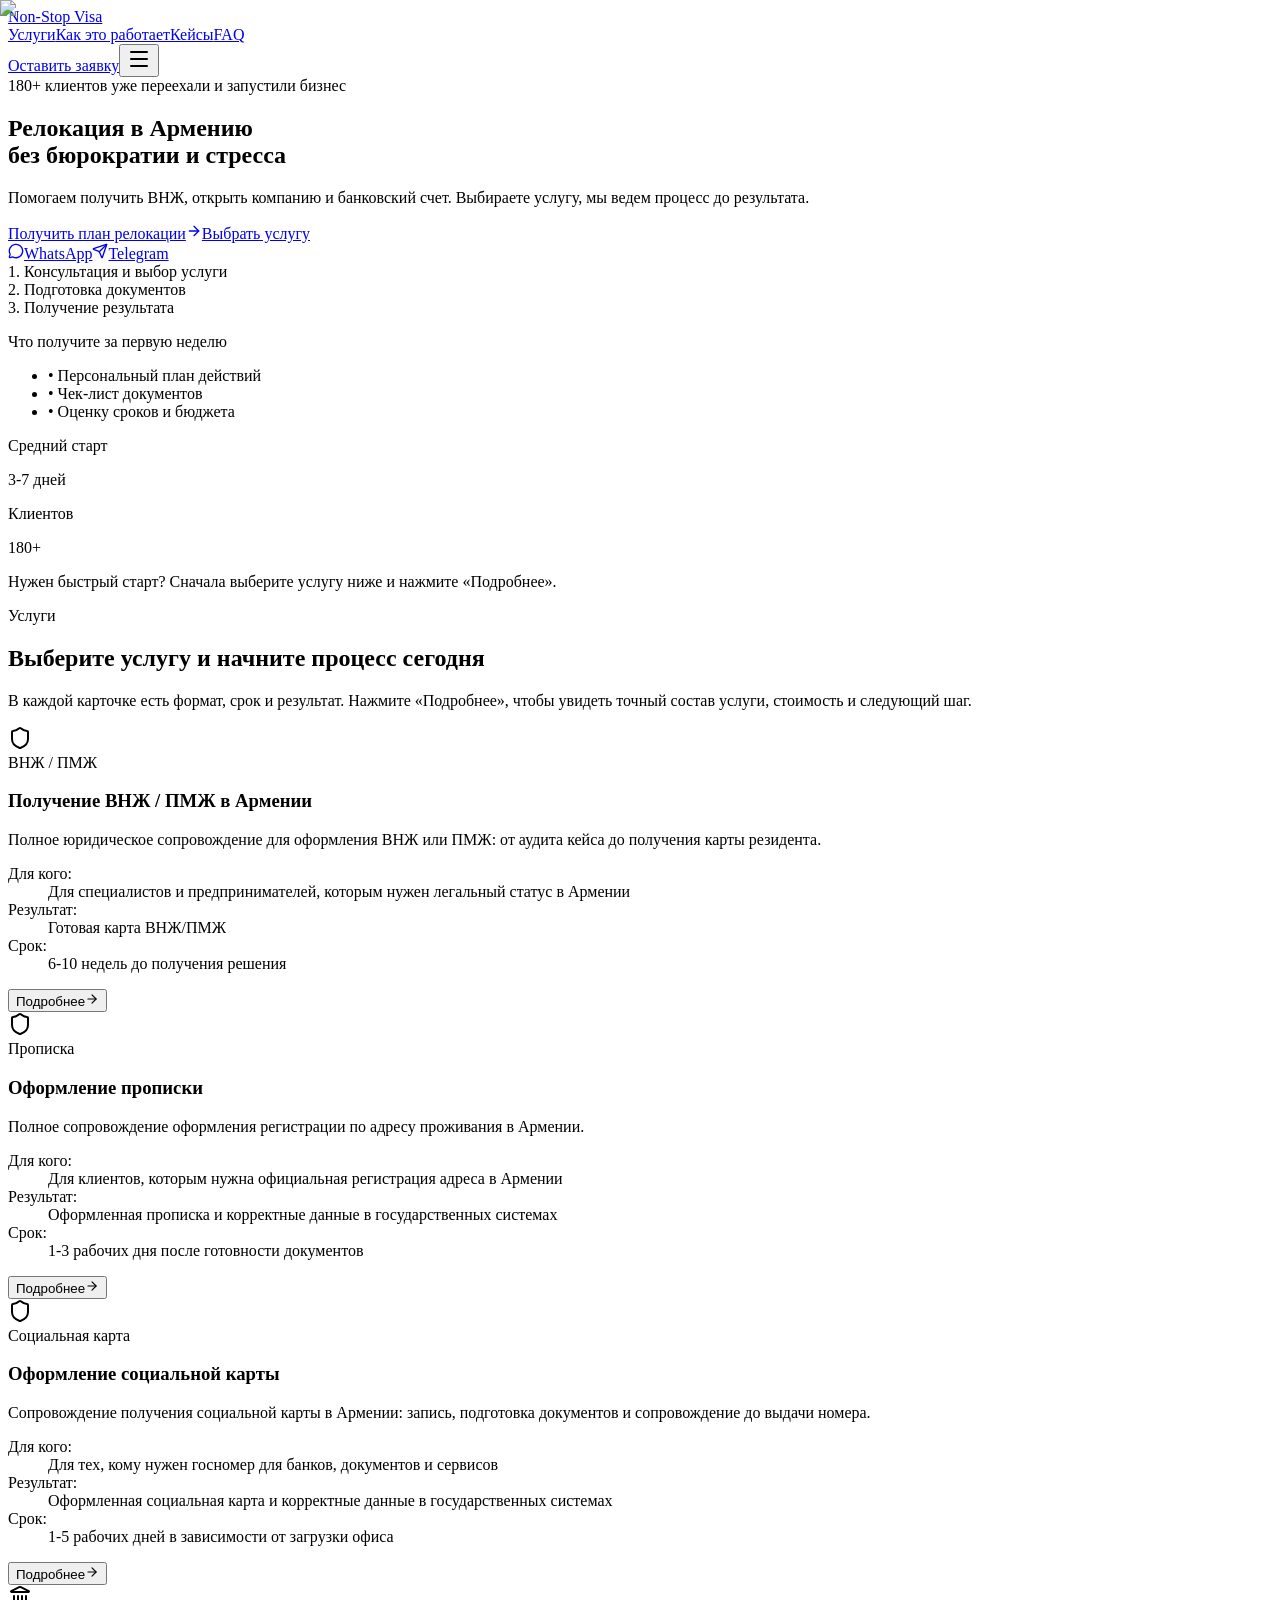
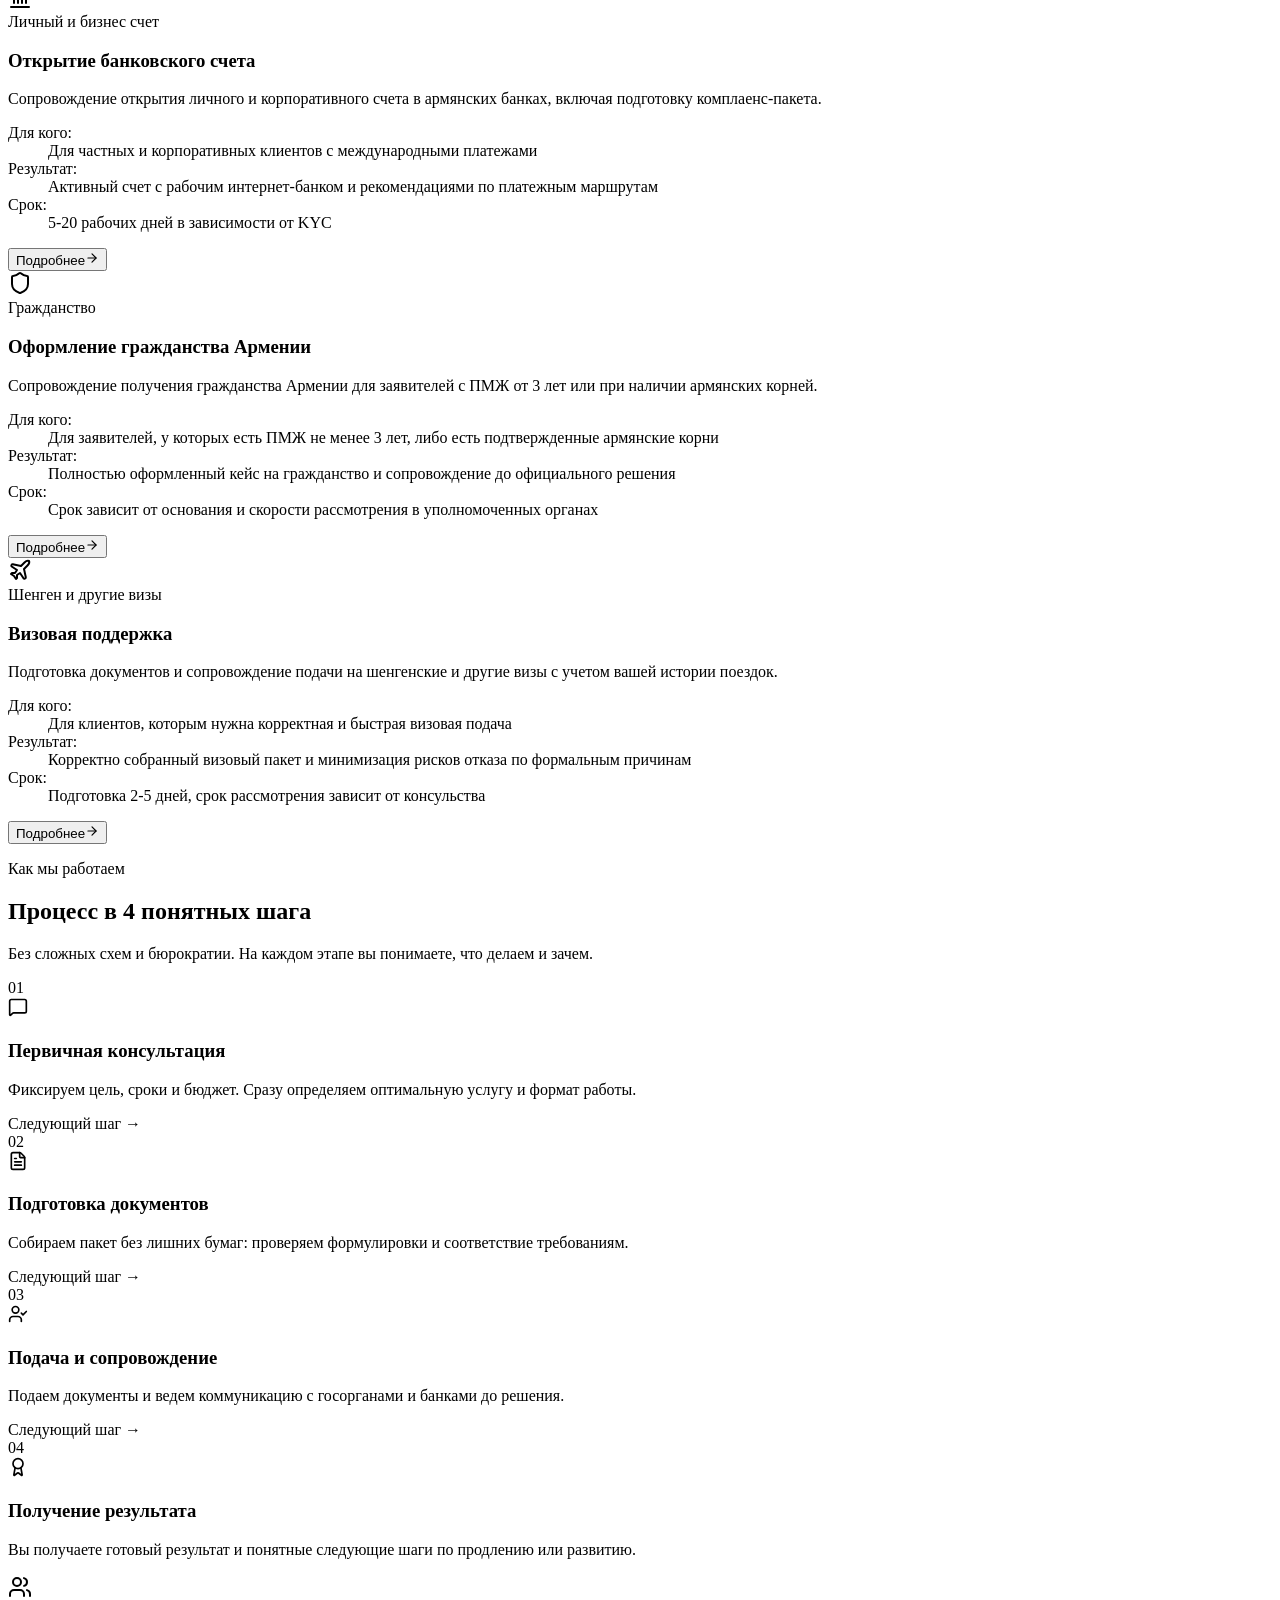
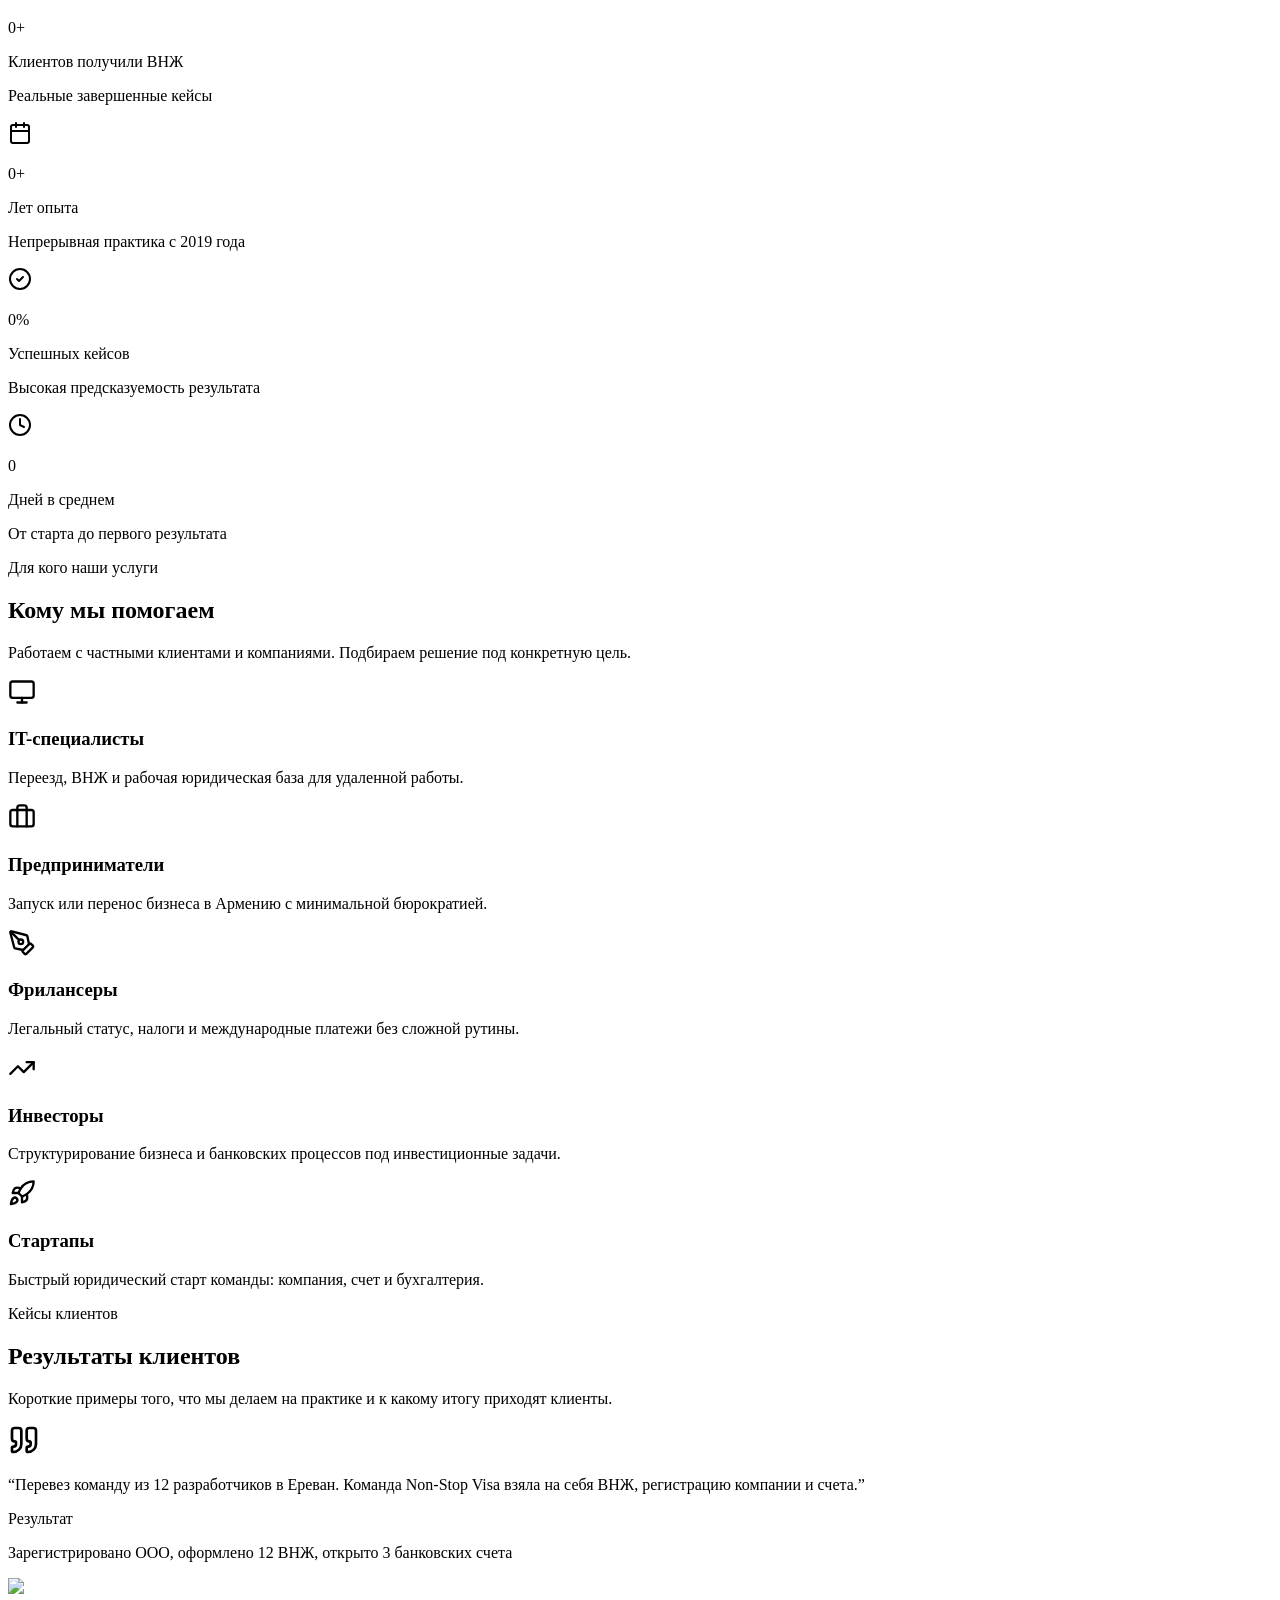
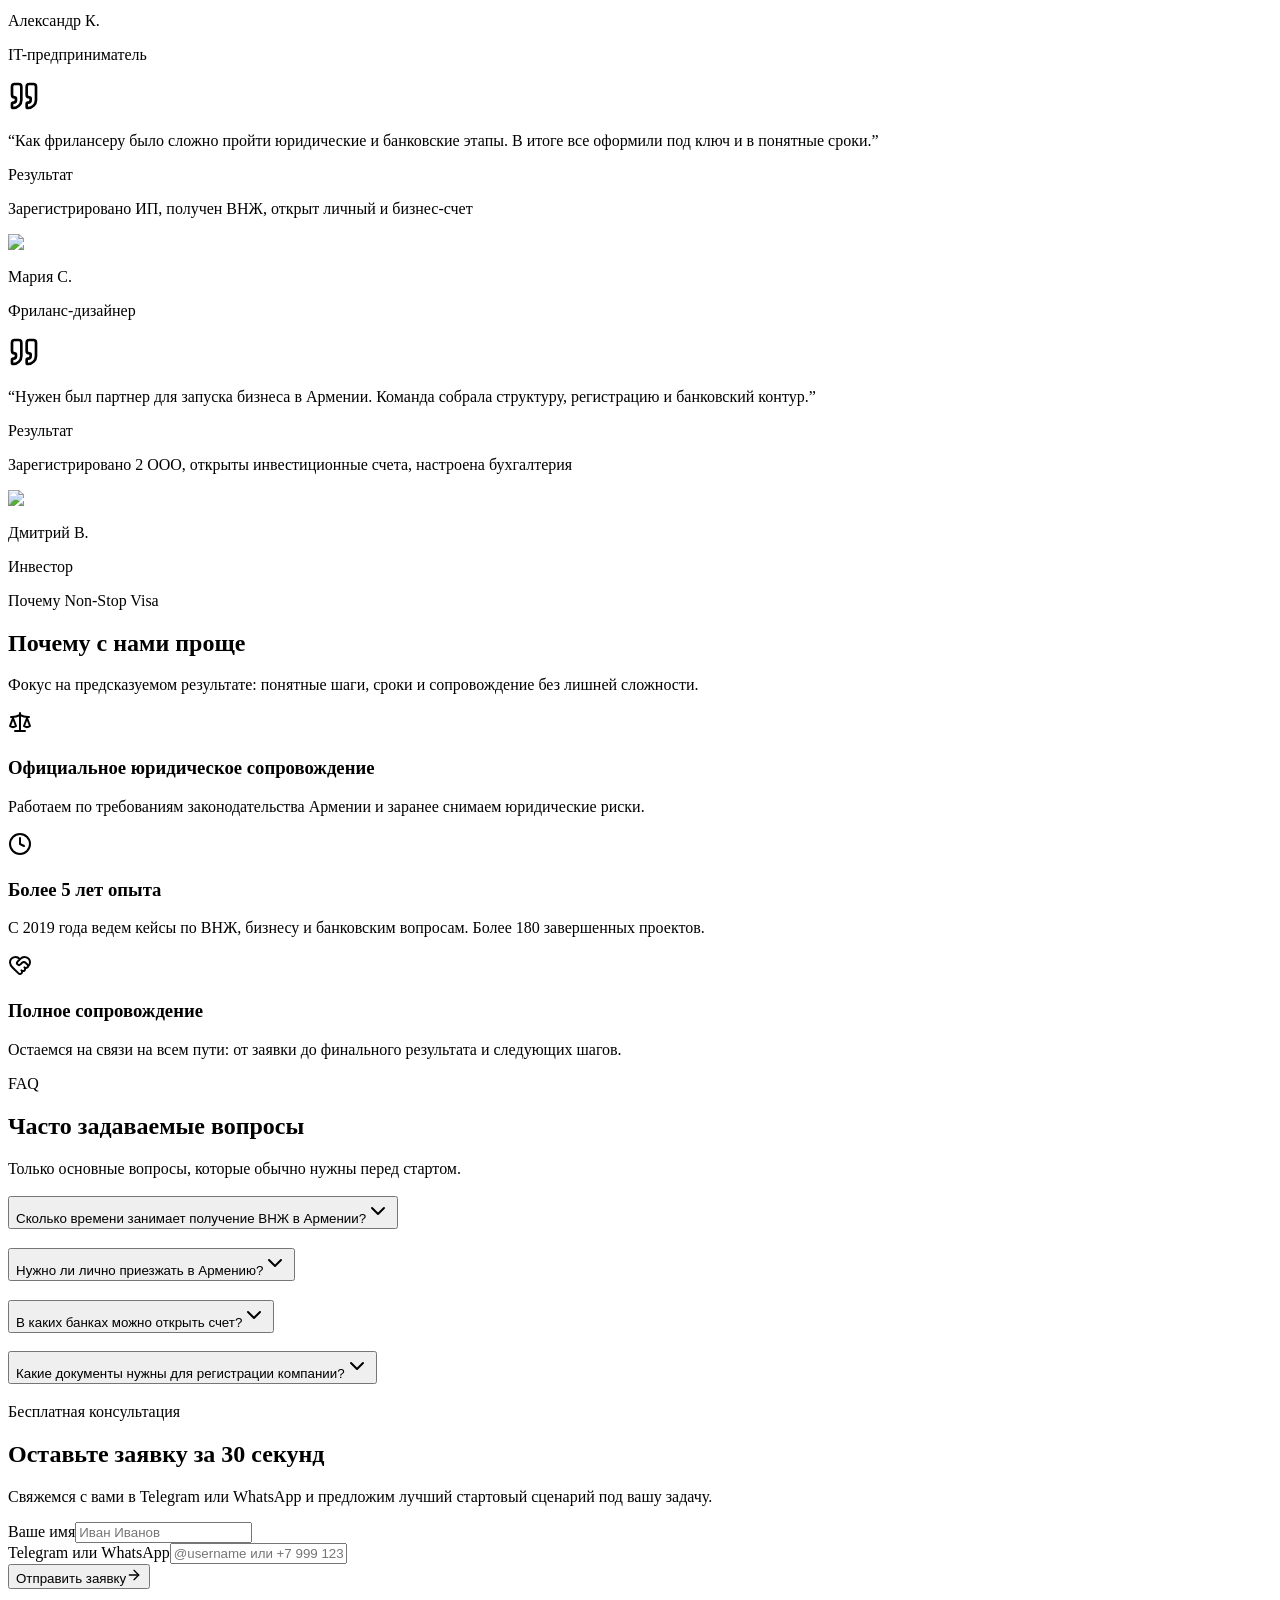
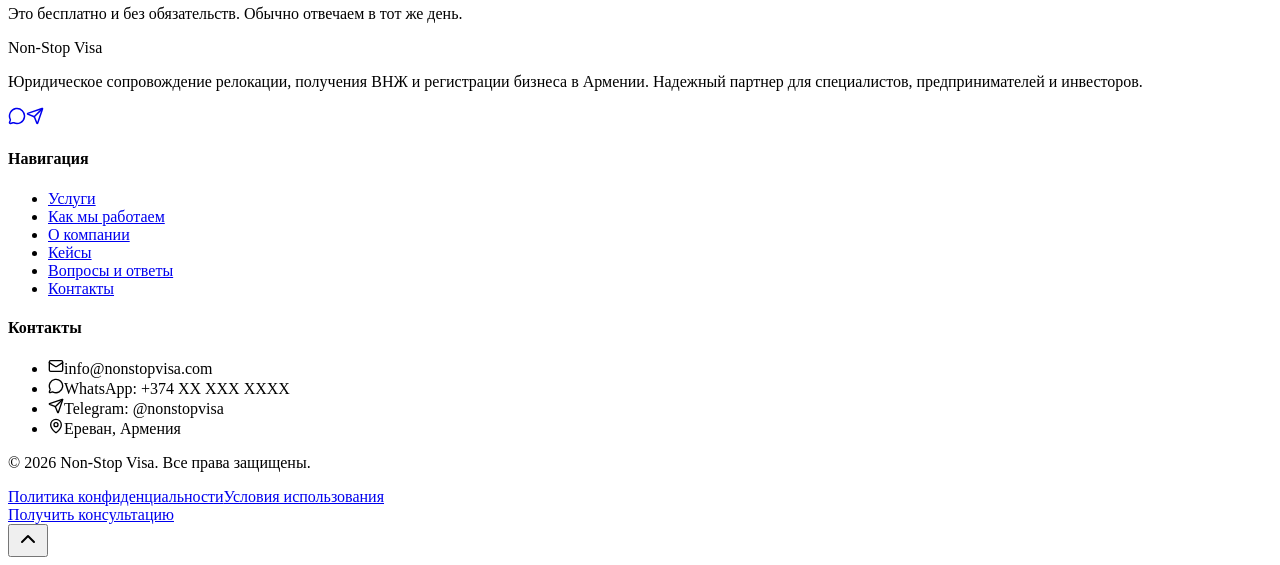
==== commit 8d8ac8e5: "contacts" ====
--- a/out/index.html
+++ b/out/index.html
@@ -1 +1 @@
-<!DOCTYPE html><!--xufmQO0gfKCfzYmbRnK0Z--><html lang="ru" class="inter_57489c72-module__0cCvLG__variable manrope_efca9fea-module__CtnhMq__variable"><head><meta charSet="utf-8"/><meta name="viewport" content="width=device-width, initial-scale=1"/><link rel="preload" href="/_next/static/media/83afe278b6a6bb3c-s.p.3a6ba036.woff2" as="font" crossorigin="" type="font/woff2"/><link rel="preload" href="/_next/static/media/9c72aa0f40e4eef8-s.p.18a48cbc.woff2" as="font" crossorigin="" type="font/woff2"/><link rel="preload" href="/_next/static/media/a343f882a40d2cc9-s.p.71e1367e.woff2" as="font" crossorigin="" type="font/woff2"/><link rel="preload" href="/_next/static/media/d3fe2f289711ac3f-s.p.50575af1.woff2" as="font" crossorigin="" type="font/woff2"/><link rel="preload" as="image" href="/images/hero-yerevan.jpg"/><link rel="stylesheet" href="/_next/static/chunks/5209f16bea8cd8f4.css" data-precedence="next"/><link rel="stylesheet" href="/_next/static/chunks/b834f7e78c398b05.css" data-precedence="next"/><link rel="preload" as="script" fetchPriority="low" href="/_next/static/chunks/eed7ea77a4076d28.js"/><script src="/_next/static/chunks/82abf2d65f5428ae.js" async=""></script><script src="/_next/static/chunks/aee6c7720838f8a2.js" async=""></script><script src="/_next/static/chunks/a9c23770ec4804e4.js" async=""></script><script src="/_next/static/chunks/turbopack-0969852fef5b9b93.js" async=""></script><script src="/_next/static/chunks/ff1a16fafef87110.js" async=""></script><script src="/_next/static/chunks/d2be314c3ece3fbe.js" async=""></script><script src="/_next/static/chunks/e4d2ef931ab98387.js" async=""></script><script src="/_next/static/chunks/b901560ab9556031.js" async=""></script><script src="/_next/static/chunks/32a776a58b069df2.js" async=""></script><script src="/_next/static/chunks/46afd84cee6a4c51.js" async=""></script><meta name="next-size-adjust" content=""/><meta name="theme-color" content="#102040"/><title>Non-Stop Visa</title><meta name="description" content="Relocation and business setup in Armenia"/><link rel="shortcut icon" href="/images/favicon.jpg"/><link rel="icon" href="/images/favicon.jpg"/><link rel="apple-touch-icon" href="/images/favicon.jpg"/><script src="/_next/static/chunks/a6dad97d9634a72d.js" noModule=""></script></head><body class="antialiased"><div hidden=""><!--$--><!--/$--></div><main class="min-h-screen overflow-x-hidden pb-24 md:pb-0"><header class="fixed top-0 left-0 right-0 z-50 transition-all duration-500 bg-transparent py-5"><div class="mx-auto flex max-w-7xl items-center justify-between px-6"><a href="#" class="flex items-center gap-2"><span class="gold-gradient-text text-2xl font-bold tracking-tight">Non-Stop Visa</span></a><nav class="hidden items-center gap-8 md:flex"><a href="#services" class="text-sm font-medium text-foreground/70 transition-colors duration-300 hover:text-primary">Услуги</a><a href="#process" class="text-sm font-medium text-foreground/70 transition-colors duration-300 hover:text-primary">Как это работает</a><a href="#cases" class="text-sm font-medium text-foreground/70 transition-colors duration-300 hover:text-primary">Кейсы</a><a href="#faq" class="text-sm font-medium text-foreground/70 transition-colors duration-300 hover:text-primary">FAQ</a></nav><a href="#contact" class="hidden rounded-lg bg-primary px-5 py-2.5 text-sm font-semibold text-primary-foreground transition-all duration-300 hover:brightness-110 md:inline-flex">Оставить заявку</a><button class="text-foreground md:hidden" aria-label="Открыть меню" aria-expanded="false"><svg xmlns="http://www.w3.org/2000/svg" width="24" height="24" viewBox="0 0 24 24" fill="none" stroke="currentColor" stroke-width="2" stroke-linecap="round" stroke-linejoin="round" class="lucide lucide-menu" aria-hidden="true"><path d="M4 5h16"></path><path d="M4 12h16"></path><path d="M4 19h16"></path></svg></button></div></header><section id="top" class="relative flex min-h-screen items-start overflow-hidden pt-12 sm:pt-16 lg:items-center lg:pt-28"><div class="absolute inset-0"><img alt="Панорама Еревана" decoding="async" data-nimg="fill" class="object-cover" style="position:absolute;height:100%;width:100%;left:0;top:0;right:0;bottom:0;color:transparent" src="/images/hero-yerevan.jpg"/><div class="absolute inset-0 bg-gradient-to-r from-background via-background/90 to-background/40"></div><div class="absolute inset-0 bg-gradient-to-t from-background via-transparent to-background/60"></div></div><div class="relative mx-auto grid max-w-7xl gap-10 px-6 pt-2 pb-16 sm:pt-6 sm:pb-20 lg:grid-cols-2 lg:items-center lg:gap-14 lg:pt-0 lg:pb-24"><div class="flex flex-col gap-7"><div data-animate="true" class="opacity-0" style="animation-delay:0.1s"><div class="mb-6 inline-flex items-center gap-2 rounded-full border border-primary/30 bg-primary/10 px-4 py-1.5"><span class="h-2 w-2 rounded-full bg-primary animate-pulse"></span><span class="text-xs font-medium tracking-wide text-primary uppercase">180+ клиентов уже переехали и запустили бизнес</span></div></div><h1 data-animate="true" class="opacity-0 text-4xl font-bold leading-tight tracking-tight text-foreground sm:text-5xl lg:text-6xl" style="animation-delay:0.3s">Релокация в Армению<br/><span class="gold-gradient-text text-balance">без бюрократии и стресса</span></h1><p data-animate="true" class="opacity-0 max-w-lg text-lg leading-relaxed text-muted-foreground" style="animation-delay:0.5s">Помогаем получить ВНЖ, открыть компанию и банковский счет. Выбираете услугу, мы ведем процесс до результата.</p><div data-animate="true" class="opacity-0 flex flex-wrap items-center gap-4" style="animation-delay:0.7s"><a href="#contact" class="group inline-flex items-center gap-2 rounded-lg bg-primary px-6 py-3.5 text-sm font-semibold text-primary-foreground transition-all duration-300 hover:brightness-110 hover:gap-3">Получить план релокации<svg xmlns="http://www.w3.org/2000/svg" width="16" height="16" viewBox="0 0 24 24" fill="none" stroke="currentColor" stroke-width="2" stroke-linecap="round" stroke-linejoin="round" class="lucide lucide-arrow-right transition-transform group-hover:translate-x-0.5" aria-hidden="true"><path d="M5 12h14"></path><path d="m12 5 7 7-7 7"></path></svg></a><a href="#services" class="inline-flex items-center gap-2 rounded-lg border border-border bg-secondary/50 px-5 py-3.5 text-sm font-medium text-secondary-foreground transition-all duration-300 hover:border-primary/40 hover:bg-secondary">Выбрать услугу</a></div><div data-animate="true" class="opacity-0 flex flex-wrap items-center gap-3 text-sm text-muted-foreground" style="animation-delay:0.9s"><a href="https://wa.me/" target="_blank" rel="noopener noreferrer" class="inline-flex items-center gap-2 rounded-lg border border-border/70 bg-secondary/40 px-4 py-2.5 transition-all duration-300 hover:border-primary/40 hover:bg-secondary"><svg xmlns="http://www.w3.org/2000/svg" width="16" height="16" viewBox="0 0 24 24" fill="none" stroke="currentColor" stroke-width="2" stroke-linecap="round" stroke-linejoin="round" class="lucide lucide-message-circle" aria-hidden="true"><path d="M2.992 16.342a2 2 0 0 1 .094 1.167l-1.065 3.29a1 1 0 0 0 1.236 1.168l3.413-.998a2 2 0 0 1 1.099.092 10 10 0 1 0-4.777-4.719"></path></svg>WhatsApp</a><a href="https://t.me/" target="_blank" rel="noopener noreferrer" class="inline-flex items-center gap-2 rounded-lg border border-border/70 bg-secondary/40 px-4 py-2.5 transition-all duration-300 hover:border-primary/40 hover:bg-secondary"><svg xmlns="http://www.w3.org/2000/svg" width="16" height="16" viewBox="0 0 24 24" fill="none" stroke="currentColor" stroke-width="2" stroke-linecap="round" stroke-linejoin="round" class="lucide lucide-send" aria-hidden="true"><path d="M14.536 21.686a.5.5 0 0 0 .937-.024l6.5-19a.496.496 0 0 0-.635-.635l-19 6.5a.5.5 0 0 0-.024.937l7.93 3.18a2 2 0 0 1 1.112 1.11z"></path><path d="m21.854 2.147-10.94 10.939"></path></svg>Telegram</a></div><div data-animate="true" class="opacity-0 grid gap-2 pt-3 text-sm text-foreground/80 sm:grid-cols-3" style="animation-delay:1.1s"><div class="rounded-lg border border-border/50 bg-card/50 px-4 py-3">1. Консультация и выбор услуги</div><div class="rounded-lg border border-border/50 bg-card/50 px-4 py-3">2. Подготовка документов</div><div class="rounded-lg border border-border/50 bg-card/50 px-4 py-3">3. Получение результата</div></div></div><div data-animate="true" class="opacity-0 hidden lg:flex lg:justify-end" style="animation-delay:0.5s"><div class="w-full max-w-md space-y-4"><div class="glass rounded-2xl p-6"><p class="text-xs font-medium tracking-wider text-primary uppercase">Что получите за первую неделю</p><ul class="mt-4 space-y-2 text-sm leading-relaxed text-muted-foreground"><li>• Персональный план действий</li><li>• Чек-лист документов</li><li>• Оценку сроков и бюджета</li></ul></div><div class="grid grid-cols-2 gap-3"><div class="rounded-xl border border-border/50 bg-card/70 p-4"><p class="text-xs text-muted-foreground">Средний старт</p><p class="mt-1 text-xl font-semibold text-foreground">3-7 дней</p></div><div class="rounded-xl border border-border/50 bg-card/70 p-4"><p class="text-xs text-muted-foreground">Клиентов</p><p class="mt-1 text-xl font-semibold text-foreground">180+</p></div></div><div class="rounded-xl border border-primary/20 bg-primary/5 p-4"><p class="text-sm leading-relaxed text-foreground">Нужен быстрый старт? Сначала выберите услугу ниже и нажмите «Подробнее».</p></div></div></div></div></section><section id="services" class="relative py-24"><div class="mx-auto max-w-7xl px-6"><div class="mb-16 max-w-2xl"><p class="mb-3 text-sm font-semibold tracking-widest text-primary uppercase">Услуги</p><h2 class="text-3xl font-bold tracking-tight text-foreground sm:text-4xl lg:text-5xl">Выберите услугу и<!-- --> <span class="gold-gradient-text">начните процесс сегодня</span></h2><p class="mt-4 text-lg leading-relaxed text-muted-foreground">В каждой карточке есть формат, срок и результат. Нажмите «Подробнее», чтобы увидеть точный состав услуги, стоимость и следующий шаг.</p></div><div class="grid auto-rows-fr gap-6 sm:grid-cols-2 lg:grid-cols-3"><article class="group relative h-full overflow-hidden rounded-xl border border-border/50 bg-card p-6 transition-all duration-500 hover:border-primary/30 hover:bg-card/80 sm:p-8 sm:col-span-2 lg:col-span-1"><div class="absolute -inset-px rounded-xl bg-gradient-to-b from-primary/10 to-transparent opacity-0 transition-opacity duration-500 group-hover:opacity-100"></div><div class="relative flex h-full flex-col"><div class="mb-5 flex items-start justify-between gap-3"><div class="flex h-12 w-12 shrink-0 items-center justify-center rounded-lg bg-primary/10 text-primary transition-colors duration-300 group-hover:bg-primary/20"><svg xmlns="http://www.w3.org/2000/svg" width="24" height="24" viewBox="0 0 24 24" fill="none" stroke="currentColor" stroke-width="2" stroke-linecap="round" stroke-linejoin="round" class="lucide lucide-shield" aria-hidden="true"><path d="M20 13c0 5-3.5 7.5-7.66 8.95a1 1 0 0 1-.67-.01C7.5 20.5 4 18 4 13V6a1 1 0 0 1 1-1c2 0 4.5-1.2 6.24-2.72a1.17 1.17 0 0 1 1.52 0C14.51 3.81 17 5 19 5a1 1 0 0 1 1 1z"></path></svg></div><span title="ВНЖ / ПМЖ" class="max-w-[70%] truncate rounded-full bg-secondary px-3 py-1 text-[10px] font-semibold tracking-wider text-secondary-foreground uppercase">ВНЖ / ПМЖ</span></div><h3 class="text-lg leading-tight font-semibold text-foreground sm:text-xl">Получение ВНЖ / ПМЖ в Армении</h3><p class="mt-2 text-sm leading-relaxed text-muted-foreground sm:text-[15px]">Полное юридическое сопровождение для оформления ВНЖ или ПМЖ: от аудита кейса до получения карты резидента.</p><dl class="mt-4 space-y-2 text-xs leading-relaxed text-muted-foreground sm:text-sm"><div><dt class="inline font-semibold text-foreground/85">Для кого: </dt><dd class="inline">Для специалистов и предпринимателей, которым нужен легальный статус в Армении</dd></div><div><dt class="inline font-semibold text-foreground/85">Результат: </dt><dd class="inline">Готовая карта ВНЖ/ПМЖ</dd></div><div><dt class="inline font-semibold text-foreground/85">Срок: </dt><dd class="inline">6-10 недель до получения решения</dd></div></dl><div class="mt-auto pt-6"><button type="button" class="group/link inline-flex cursor-pointer items-center gap-1.5 text-sm font-medium text-primary transition-all hover:gap-2.5">Подробнее<svg xmlns="http://www.w3.org/2000/svg" width="14" height="14" viewBox="0 0 24 24" fill="none" stroke="currentColor" stroke-width="2" stroke-linecap="round" stroke-linejoin="round" class="lucide lucide-arrow-right transition-transform group-hover/link:translate-x-0.5" aria-hidden="true"><path d="M5 12h14"></path><path d="m12 5 7 7-7 7"></path></svg></button></div></div></article><article class="group relative h-full overflow-hidden rounded-xl border border-border/50 bg-card p-6 transition-all duration-500 hover:border-primary/30 hover:bg-card/80 sm:p-8 "><div class="absolute -inset-px rounded-xl bg-gradient-to-b from-primary/10 to-transparent opacity-0 transition-opacity duration-500 group-hover:opacity-100"></div><div class="relative flex h-full flex-col"><div class="mb-5 flex items-start justify-between gap-3"><div class="flex h-12 w-12 shrink-0 items-center justify-center rounded-lg bg-primary/10 text-primary transition-colors duration-300 group-hover:bg-primary/20"><svg xmlns="http://www.w3.org/2000/svg" width="24" height="24" viewBox="0 0 24 24" fill="none" stroke="currentColor" stroke-width="2" stroke-linecap="round" stroke-linejoin="round" class="lucide lucide-shield" aria-hidden="true"><path d="M20 13c0 5-3.5 7.5-7.66 8.95a1 1 0 0 1-.67-.01C7.5 20.5 4 18 4 13V6a1 1 0 0 1 1-1c2 0 4.5-1.2 6.24-2.72a1.17 1.17 0 0 1 1.52 0C14.51 3.81 17 5 19 5a1 1 0 0 1 1 1z"></path></svg></div><span title="Прописка" class="max-w-[70%] truncate rounded-full bg-secondary px-3 py-1 text-[10px] font-semibold tracking-wider text-secondary-foreground uppercase">Прописка</span></div><h3 class="text-lg leading-tight font-semibold text-foreground sm:text-xl">Оформление прописки</h3><p class="mt-2 text-sm leading-relaxed text-muted-foreground sm:text-[15px]">Полное сопровождение оформления регистрации по адресу проживания в Армении.</p><dl class="mt-4 space-y-2 text-xs leading-relaxed text-muted-foreground sm:text-sm"><div><dt class="inline font-semibold text-foreground/85">Для кого: </dt><dd class="inline">Для клиентов, которым нужна официальная регистрация адреса в Армении</dd></div><div><dt class="inline font-semibold text-foreground/85">Результат: </dt><dd class="inline">Оформленная прописка и корректные данные в государственных системах</dd></div><div><dt class="inline font-semibold text-foreground/85">Срок: </dt><dd class="inline">1-3 рабочих дня после готовности документов</dd></div></dl><div class="mt-auto pt-6"><button type="button" class="group/link inline-flex cursor-pointer items-center gap-1.5 text-sm font-medium text-primary transition-all hover:gap-2.5">Подробнее<svg xmlns="http://www.w3.org/2000/svg" width="14" height="14" viewBox="0 0 24 24" fill="none" stroke="currentColor" stroke-width="2" stroke-linecap="round" stroke-linejoin="round" class="lucide lucide-arrow-right transition-transform group-hover/link:translate-x-0.5" aria-hidden="true"><path d="M5 12h14"></path><path d="m12 5 7 7-7 7"></path></svg></button></div></div></article><article class="group relative h-full overflow-hidden rounded-xl border border-border/50 bg-card p-6 transition-all duration-500 hover:border-primary/30 hover:bg-card/80 sm:p-8 "><div class="absolute -inset-px rounded-xl bg-gradient-to-b from-primary/10 to-transparent opacity-0 transition-opacity duration-500 group-hover:opacity-100"></div><div class="relative flex h-full flex-col"><div class="mb-5 flex items-start justify-between gap-3"><div class="flex h-12 w-12 shrink-0 items-center justify-center rounded-lg bg-primary/10 text-primary transition-colors duration-300 group-hover:bg-primary/20"><svg xmlns="http://www.w3.org/2000/svg" width="24" height="24" viewBox="0 0 24 24" fill="none" stroke="currentColor" stroke-width="2" stroke-linecap="round" stroke-linejoin="round" class="lucide lucide-shield" aria-hidden="true"><path d="M20 13c0 5-3.5 7.5-7.66 8.95a1 1 0 0 1-.67-.01C7.5 20.5 4 18 4 13V6a1 1 0 0 1 1-1c2 0 4.5-1.2 6.24-2.72a1.17 1.17 0 0 1 1.52 0C14.51 3.81 17 5 19 5a1 1 0 0 1 1 1z"></path></svg></div><span title="Социальная карта" class="max-w-[70%] truncate rounded-full bg-secondary px-3 py-1 text-[10px] font-semibold tracking-wider text-secondary-foreground uppercase">Социальная карта</span></div><h3 class="text-lg leading-tight font-semibold text-foreground sm:text-xl">Оформление социальной карты</h3><p class="mt-2 text-sm leading-relaxed text-muted-foreground sm:text-[15px]">Сопровождение получения социальной карты в Армении: запись, подготовка документов и сопровождение до выдачи номера.</p><dl class="mt-4 space-y-2 text-xs leading-relaxed text-muted-foreground sm:text-sm"><div><dt class="inline font-semibold text-foreground/85">Для кого: </dt><dd class="inline">Для тех, кому нужен госномер для банков, документов и сервисов</dd></div><div><dt class="inline font-semibold text-foreground/85">Результат: </dt><dd class="inline">Оформленная социальная карта и корректные данные в государственных системах</dd></div><div><dt class="inline font-semibold text-foreground/85">Срок: </dt><dd class="inline">1-5 рабочих дней в зависимости от загрузки офиса</dd></div></dl><div class="mt-auto pt-6"><button type="button" class="group/link inline-flex cursor-pointer items-center gap-1.5 text-sm font-medium text-primary transition-all hover:gap-2.5">Подробнее<svg xmlns="http://www.w3.org/2000/svg" width="14" height="14" viewBox="0 0 24 24" fill="none" stroke="currentColor" stroke-width="2" stroke-linecap="round" stroke-linejoin="round" class="lucide lucide-arrow-right transition-transform group-hover/link:translate-x-0.5" aria-hidden="true"><path d="M5 12h14"></path><path d="m12 5 7 7-7 7"></path></svg></button></div></div></article><article class="group relative h-full overflow-hidden rounded-xl border border-border/50 bg-card p-6 transition-all duration-500 hover:border-primary/30 hover:bg-card/80 sm:p-8 "><div class="absolute -inset-px rounded-xl bg-gradient-to-b from-primary/10 to-transparent opacity-0 transition-opacity duration-500 group-hover:opacity-100"></div><div class="relative flex h-full flex-col"><div class="mb-5 flex items-start justify-between gap-3"><div class="flex h-12 w-12 shrink-0 items-center justify-center rounded-lg bg-primary/10 text-primary transition-colors duration-300 group-hover:bg-primary/20"><svg xmlns="http://www.w3.org/2000/svg" width="24" height="24" viewBox="0 0 24 24" fill="none" stroke="currentColor" stroke-width="2" stroke-linecap="round" stroke-linejoin="round" class="lucide lucide-landmark" aria-hidden="true"><path d="M10 18v-7"></path><path d="M11.12 2.198a2 2 0 0 1 1.76.006l7.866 3.847c.476.233.31.949-.22.949H3.474c-.53 0-.695-.716-.22-.949z"></path><path d="M14 18v-7"></path><path d="M18 18v-7"></path><path d="M3 22h18"></path><path d="M6 18v-7"></path></svg></div><span title="Личный и бизнес счет" class="max-w-[70%] truncate rounded-full bg-secondary px-3 py-1 text-[10px] font-semibold tracking-wider text-secondary-foreground uppercase">Личный и бизнес счет</span></div><h3 class="text-lg leading-tight font-semibold text-foreground sm:text-xl">Открытие банковского счета</h3><p class="mt-2 text-sm leading-relaxed text-muted-foreground sm:text-[15px]">Сопровождение открытия личного и корпоративного счета в армянских банках, включая подготовку комплаенс-пакета.</p><dl class="mt-4 space-y-2 text-xs leading-relaxed text-muted-foreground sm:text-sm"><div><dt class="inline font-semibold text-foreground/85">Для кого: </dt><dd class="inline">Для частных и корпоративных клиентов с международными платежами</dd></div><div><dt class="inline font-semibold text-foreground/85">Результат: </dt><dd class="inline">Активный счет с рабочим интернет-банком и рекомендациями по платежным маршрутам</dd></div><div><dt class="inline font-semibold text-foreground/85">Срок: </dt><dd class="inline">5-20 рабочих дней в зависимости от KYC</dd></div></dl><div class="mt-auto pt-6"><button type="button" class="group/link inline-flex cursor-pointer items-center gap-1.5 text-sm font-medium text-primary transition-all hover:gap-2.5">Подробнее<svg xmlns="http://www.w3.org/2000/svg" width="14" height="14" viewBox="0 0 24 24" fill="none" stroke="currentColor" stroke-width="2" stroke-linecap="round" stroke-linejoin="round" class="lucide lucide-arrow-right transition-transform group-hover/link:translate-x-0.5" aria-hidden="true"><path d="M5 12h14"></path><path d="m12 5 7 7-7 7"></path></svg></button></div></div></article><article class="group relative h-full overflow-hidden rounded-xl border border-border/50 bg-card p-6 transition-all duration-500 hover:border-primary/30 hover:bg-card/80 sm:p-8 "><div class="absolute -inset-px rounded-xl bg-gradient-to-b from-primary/10 to-transparent opacity-0 transition-opacity duration-500 group-hover:opacity-100"></div><div class="relative flex h-full flex-col"><div class="mb-5 flex items-start justify-between gap-3"><div class="flex h-12 w-12 shrink-0 items-center justify-center rounded-lg bg-primary/10 text-primary transition-colors duration-300 group-hover:bg-primary/20"><svg xmlns="http://www.w3.org/2000/svg" width="24" height="24" viewBox="0 0 24 24" fill="none" stroke="currentColor" stroke-width="2" stroke-linecap="round" stroke-linejoin="round" class="lucide lucide-shield" aria-hidden="true"><path d="M20 13c0 5-3.5 7.5-7.66 8.95a1 1 0 0 1-.67-.01C7.5 20.5 4 18 4 13V6a1 1 0 0 1 1-1c2 0 4.5-1.2 6.24-2.72a1.17 1.17 0 0 1 1.52 0C14.51 3.81 17 5 19 5a1 1 0 0 1 1 1z"></path></svg></div><span title="Гражданство" class="max-w-[70%] truncate rounded-full bg-secondary px-3 py-1 text-[10px] font-semibold tracking-wider text-secondary-foreground uppercase">Гражданство</span></div><h3 class="text-lg leading-tight font-semibold text-foreground sm:text-xl">Оформление гражданства Армении</h3><p class="mt-2 text-sm leading-relaxed text-muted-foreground sm:text-[15px]">Сопровождение получения гражданства Армении для заявителей с ПМЖ от 3 лет или при наличии армянских корней.</p><dl class="mt-4 space-y-2 text-xs leading-relaxed text-muted-foreground sm:text-sm"><div><dt class="inline font-semibold text-foreground/85">Для кого: </dt><dd class="inline">Для заявителей, у которых есть ПМЖ не менее 3 лет, либо есть подтвержденные армянские корни</dd></div><div><dt class="inline font-semibold text-foreground/85">Результат: </dt><dd class="inline">Полностью оформленный кейс на гражданство и сопровождение до официального решения</dd></div><div><dt class="inline font-semibold text-foreground/85">Срок: </dt><dd class="inline">Срок зависит от основания и скорости рассмотрения в уполномоченных органах</dd></div></dl><div class="mt-auto pt-6"><button type="button" class="group/link inline-flex cursor-pointer items-center gap-1.5 text-sm font-medium text-primary transition-all hover:gap-2.5">Подробнее<svg xmlns="http://www.w3.org/2000/svg" width="14" height="14" viewBox="0 0 24 24" fill="none" stroke="currentColor" stroke-width="2" stroke-linecap="round" stroke-linejoin="round" class="lucide lucide-arrow-right transition-transform group-hover/link:translate-x-0.5" aria-hidden="true"><path d="M5 12h14"></path><path d="m12 5 7 7-7 7"></path></svg></button></div></div></article><article class="group relative h-full overflow-hidden rounded-xl border border-border/50 bg-card p-6 transition-all duration-500 hover:border-primary/30 hover:bg-card/80 sm:p-8 "><div class="absolute -inset-px rounded-xl bg-gradient-to-b from-primary/10 to-transparent opacity-0 transition-opacity duration-500 group-hover:opacity-100"></div><div class="relative flex h-full flex-col"><div class="mb-5 flex items-start justify-between gap-3"><div class="flex h-12 w-12 shrink-0 items-center justify-center rounded-lg bg-primary/10 text-primary transition-colors duration-300 group-hover:bg-primary/20"><svg xmlns="http://www.w3.org/2000/svg" width="24" height="24" viewBox="0 0 24 24" fill="none" stroke="currentColor" stroke-width="2" stroke-linecap="round" stroke-linejoin="round" class="lucide lucide-plane" aria-hidden="true"><path d="M17.8 19.2 16 11l3.5-3.5C21 6 21.5 4 21 3c-1-.5-3 0-4.5 1.5L13 8 4.8 6.2c-.5-.1-.9.1-1.1.5l-.3.5c-.2.5-.1 1 .3 1.3L9 12l-2 3H4l-1 1 3 2 2 3 1-1v-3l3-2 3.5 5.3c.3.4.8.5 1.3.3l.5-.2c.4-.3.6-.7.5-1.2z"></path></svg></div><span title="Шенген и другие визы" class="max-w-[70%] truncate rounded-full bg-secondary px-3 py-1 text-[10px] font-semibold tracking-wider text-secondary-foreground uppercase">Шенген и другие визы</span></div><h3 class="text-lg leading-tight font-semibold text-foreground sm:text-xl">Визовая поддержка</h3><p class="mt-2 text-sm leading-relaxed text-muted-foreground sm:text-[15px]">Подготовка документов и сопровождение подачи на шенгенские и другие визы с учетом вашей истории поездок.</p><dl class="mt-4 space-y-2 text-xs leading-relaxed text-muted-foreground sm:text-sm"><div><dt class="inline font-semibold text-foreground/85">Для кого: </dt><dd class="inline">Для клиентов, которым нужна корректная и быстрая визовая подача</dd></div><div><dt class="inline font-semibold text-foreground/85">Результат: </dt><dd class="inline">Корректно собранный визовый пакет и минимизация рисков отказа по формальным причинам</dd></div><div><dt class="inline font-semibold text-foreground/85">Срок: </dt><dd class="inline">Подготовка 2-5 дней, срок рассмотрения зависит от консульства</dd></div></dl><div class="mt-auto pt-6"><button type="button" class="group/link inline-flex cursor-pointer items-center gap-1.5 text-sm font-medium text-primary transition-all hover:gap-2.5">Подробнее<svg xmlns="http://www.w3.org/2000/svg" width="14" height="14" viewBox="0 0 24 24" fill="none" stroke="currentColor" stroke-width="2" stroke-linecap="round" stroke-linejoin="round" class="lucide lucide-arrow-right transition-transform group-hover/link:translate-x-0.5" aria-hidden="true"><path d="M5 12h14"></path><path d="m12 5 7 7-7 7"></path></svg></button></div></div></article></div></div></section><section id="process" class="relative py-24"><div class="mx-auto max-w-7xl px-6"><div class="mb-16 text-center"><p class="mb-3 text-sm font-semibold tracking-widest text-primary uppercase">Как мы работаем</p><h2 class="text-3xl font-bold tracking-tight text-foreground sm:text-4xl lg:text-5xl">Процесс в 4 понятных шага</h2><p class="mx-auto mt-4 max-w-2xl text-lg leading-relaxed text-muted-foreground">Без сложных схем и бюрократии. На каждом этапе вы понимаете, что делаем и зачем.</p></div><div class="relative"><div class="absolute left-1/2 top-0 hidden h-full w-px -translate-x-1/2 bg-gradient-to-b from-transparent via-primary/30 to-transparent lg:block"></div><div class="grid gap-8 lg:grid-cols-4"><div class="group relative"><div class="absolute left-1/2 -top-4 hidden h-3 w-3 -translate-x-1/2 rounded-full border-2 border-primary bg-background lg:block"></div><div class="flex h-full flex-col rounded-xl border border-border/50 bg-card p-8 transition-all duration-500 hover:border-primary/30"><div class="mb-6 flex items-center gap-4"><span class="gold-gradient-text text-4xl font-bold opacity-60">01</span><div class="h-px flex-1 bg-border/50"></div><div class="flex h-10 w-10 items-center justify-center rounded-lg bg-primary/10 text-primary"><svg xmlns="http://www.w3.org/2000/svg" width="20" height="20" viewBox="0 0 24 24" fill="none" stroke="currentColor" stroke-width="2" stroke-linecap="round" stroke-linejoin="round" class="lucide lucide-message-square" aria-hidden="true"><path d="M22 17a2 2 0 0 1-2 2H6.828a2 2 0 0 0-1.414.586l-2.202 2.202A.71.71 0 0 1 2 21.286V5a2 2 0 0 1 2-2h16a2 2 0 0 1 2 2z"></path></svg></div></div><h3 class="text-xl font-semibold text-foreground">Первичная консультация</h3><p class="mt-3 flex-1 text-sm leading-relaxed text-muted-foreground">Фиксируем цель, сроки и бюджет. Сразу определяем оптимальную услугу и формат работы.</p><div class="mt-4 text-xs font-medium text-primary/50 lg:hidden">Следующий шаг →</div></div></div><div class="group relative"><div class="absolute left-1/2 -top-4 hidden h-3 w-3 -translate-x-1/2 rounded-full border-2 border-primary bg-background lg:block"></div><div class="flex h-full flex-col rounded-xl border border-border/50 bg-card p-8 transition-all duration-500 hover:border-primary/30"><div class="mb-6 flex items-center gap-4"><span class="gold-gradient-text text-4xl font-bold opacity-60">02</span><div class="h-px flex-1 bg-border/50"></div><div class="flex h-10 w-10 items-center justify-center rounded-lg bg-primary/10 text-primary"><svg xmlns="http://www.w3.org/2000/svg" width="20" height="20" viewBox="0 0 24 24" fill="none" stroke="currentColor" stroke-width="2" stroke-linecap="round" stroke-linejoin="round" class="lucide lucide-file-text" aria-hidden="true"><path d="M6 22a2 2 0 0 1-2-2V4a2 2 0 0 1 2-2h8a2.4 2.4 0 0 1 1.704.706l3.588 3.588A2.4 2.4 0 0 1 20 8v12a2 2 0 0 1-2 2z"></path><path d="M14 2v5a1 1 0 0 0 1 1h5"></path><path d="M10 9H8"></path><path d="M16 13H8"></path><path d="M16 17H8"></path></svg></div></div><h3 class="text-xl font-semibold text-foreground">Подготовка документов</h3><p class="mt-3 flex-1 text-sm leading-relaxed text-muted-foreground">Собираем пакет без лишних бумаг: проверяем формулировки и соответствие требованиям.</p><div class="mt-4 text-xs font-medium text-primary/50 lg:hidden">Следующий шаг →</div></div></div><div class="group relative"><div class="absolute left-1/2 -top-4 hidden h-3 w-3 -translate-x-1/2 rounded-full border-2 border-primary bg-background lg:block"></div><div class="flex h-full flex-col rounded-xl border border-border/50 bg-card p-8 transition-all duration-500 hover:border-primary/30"><div class="mb-6 flex items-center gap-4"><span class="gold-gradient-text text-4xl font-bold opacity-60">03</span><div class="h-px flex-1 bg-border/50"></div><div class="flex h-10 w-10 items-center justify-center rounded-lg bg-primary/10 text-primary"><svg xmlns="http://www.w3.org/2000/svg" width="20" height="20" viewBox="0 0 24 24" fill="none" stroke="currentColor" stroke-width="2" stroke-linecap="round" stroke-linejoin="round" class="lucide lucide-user-check" aria-hidden="true"><path d="m16 11 2 2 4-4"></path><path d="M16 21v-2a4 4 0 0 0-4-4H6a4 4 0 0 0-4 4v2"></path><circle cx="9" cy="7" r="4"></circle></svg></div></div><h3 class="text-xl font-semibold text-foreground">Подача и сопровождение</h3><p class="mt-3 flex-1 text-sm leading-relaxed text-muted-foreground">Подаем документы и ведем коммуникацию с госорганами и банками до решения.</p><div class="mt-4 text-xs font-medium text-primary/50 lg:hidden">Следующий шаг →</div></div></div><div class="group relative"><div class="absolute left-1/2 -top-4 hidden h-3 w-3 -translate-x-1/2 rounded-full border-2 border-primary bg-background lg:block"></div><div class="flex h-full flex-col rounded-xl border border-border/50 bg-card p-8 transition-all duration-500 hover:border-primary/30"><div class="mb-6 flex items-center gap-4"><span class="gold-gradient-text text-4xl font-bold opacity-60">04</span><div class="h-px flex-1 bg-border/50"></div><div class="flex h-10 w-10 items-center justify-center rounded-lg bg-primary/10 text-primary"><svg xmlns="http://www.w3.org/2000/svg" width="20" height="20" viewBox="0 0 24 24" fill="none" stroke="currentColor" stroke-width="2" stroke-linecap="round" stroke-linejoin="round" class="lucide lucide-award" aria-hidden="true"><path d="m15.477 12.89 1.515 8.526a.5.5 0 0 1-.81.47l-3.58-2.687a1 1 0 0 0-1.197 0l-3.586 2.686a.5.5 0 0 1-.81-.469l1.514-8.526"></path><circle cx="12" cy="8" r="6"></circle></svg></div></div><h3 class="text-xl font-semibold text-foreground">Получение результата</h3><p class="mt-3 flex-1 text-sm leading-relaxed text-muted-foreground">Вы получаете готовый результат и понятные следующие шаги по продлению или развитию.</p></div></div></div></div></div></section><section class="relative py-20"><div class="absolute inset-0 bg-gradient-to-b from-background via-surface to-background"></div><div class="relative mx-auto grid max-w-7xl grid-cols-2 gap-6 px-6 lg:grid-cols-4"><div class="group glass rounded-xl p-6 text-center transition-all duration-500 hover:border-primary/30" style="animation-delay:0s"><div class="mx-auto mb-4 flex h-12 w-12 items-center justify-center rounded-lg bg-primary/10 text-primary transition-colors group-hover:bg-primary/20"><svg xmlns="http://www.w3.org/2000/svg" width="24" height="24" viewBox="0 0 24 24" fill="none" stroke="currentColor" stroke-width="2" stroke-linecap="round" stroke-linejoin="round" class="lucide lucide-users" aria-hidden="true"><path d="M16 21v-2a4 4 0 0 0-4-4H6a4 4 0 0 0-4 4v2"></path><path d="M16 3.128a4 4 0 0 1 0 7.744"></path><path d="M22 21v-2a4 4 0 0 0-3-3.87"></path><circle cx="9" cy="7" r="4"></circle></svg></div><p class="text-3xl font-bold text-foreground lg:text-4xl"><span>0<!-- -->+</span></p><p class="mt-1 text-sm font-semibold text-foreground/80">Клиентов получили ВНЖ</p><p class="mt-1 text-xs text-muted-foreground">Реальные завершенные кейсы</p></div><div class="group glass rounded-xl p-6 text-center transition-all duration-500 hover:border-primary/30" style="animation-delay:0.15s"><div class="mx-auto mb-4 flex h-12 w-12 items-center justify-center rounded-lg bg-primary/10 text-primary transition-colors group-hover:bg-primary/20"><svg xmlns="http://www.w3.org/2000/svg" width="24" height="24" viewBox="0 0 24 24" fill="none" stroke="currentColor" stroke-width="2" stroke-linecap="round" stroke-linejoin="round" class="lucide lucide-calendar" aria-hidden="true"><path d="M8 2v4"></path><path d="M16 2v4"></path><rect width="18" height="18" x="3" y="4" rx="2"></rect><path d="M3 10h18"></path></svg></div><p class="text-3xl font-bold text-foreground lg:text-4xl"><span>0<!-- -->+</span></p><p class="mt-1 text-sm font-semibold text-foreground/80">Лет опыта</p><p class="mt-1 text-xs text-muted-foreground">Непрерывная практика с 2019 года</p></div><div class="group glass rounded-xl p-6 text-center transition-all duration-500 hover:border-primary/30" style="animation-delay:0.3s"><div class="mx-auto mb-4 flex h-12 w-12 items-center justify-center rounded-lg bg-primary/10 text-primary transition-colors group-hover:bg-primary/20"><svg xmlns="http://www.w3.org/2000/svg" width="24" height="24" viewBox="0 0 24 24" fill="none" stroke="currentColor" stroke-width="2" stroke-linecap="round" stroke-linejoin="round" class="lucide lucide-circle-check" aria-hidden="true"><circle cx="12" cy="12" r="10"></circle><path d="m9 12 2 2 4-4"></path></svg></div><p class="text-3xl font-bold text-foreground lg:text-4xl"><span>0<!-- -->%</span></p><p class="mt-1 text-sm font-semibold text-foreground/80">Успешных кейсов</p><p class="mt-1 text-xs text-muted-foreground">Высокая предсказуемость результата</p></div><div class="group glass rounded-xl p-6 text-center transition-all duration-500 hover:border-primary/30" style="animation-delay:0.44999999999999996s"><div class="mx-auto mb-4 flex h-12 w-12 items-center justify-center rounded-lg bg-primary/10 text-primary transition-colors group-hover:bg-primary/20"><svg xmlns="http://www.w3.org/2000/svg" width="24" height="24" viewBox="0 0 24 24" fill="none" stroke="currentColor" stroke-width="2" stroke-linecap="round" stroke-linejoin="round" class="lucide lucide-clock" aria-hidden="true"><path d="M12 6v6l4 2"></path><circle cx="12" cy="12" r="10"></circle></svg></div><p class="text-3xl font-bold text-foreground lg:text-4xl"><span>0</span></p><p class="mt-1 text-sm font-semibold text-foreground/80">Дней в среднем</p><p class="mt-1 text-xs text-muted-foreground">От старта до первого результата</p></div></div></section><section class="relative py-24"><div class="absolute inset-0 bg-gradient-to-b from-background via-surface/50 to-background"></div><div class="relative mx-auto max-w-7xl px-6"><div class="mb-16 text-center"><p class="mb-3 text-sm font-semibold tracking-widest text-primary uppercase">Для кого наши услуги</p><h2 class="text-3xl font-bold tracking-tight text-foreground sm:text-4xl lg:text-5xl">Кому мы помогаем</h2><p class="mx-auto mt-4 max-w-2xl text-lg leading-relaxed text-muted-foreground">Работаем с частными клиентами и компаниями. Подбираем решение под конкретную цель.</p></div><div class="grid gap-6 sm:grid-cols-2 lg:grid-cols-5"><div class="group flex flex-col items-center rounded-xl border border-border/50 bg-card p-6 text-center transition-all duration-500 hover:border-primary/30 hover:bg-card/80"><div class="mb-4 flex h-14 w-14 items-center justify-center rounded-xl bg-primary/10 text-primary transition-all duration-300 group-hover:bg-primary/20 group-hover:scale-110"><svg xmlns="http://www.w3.org/2000/svg" width="28" height="28" viewBox="0 0 24 24" fill="none" stroke="currentColor" stroke-width="2" stroke-linecap="round" stroke-linejoin="round" class="lucide lucide-monitor" aria-hidden="true"><rect width="20" height="14" x="2" y="3" rx="2"></rect><line x1="8" x2="16" y1="21" y2="21"></line><line x1="12" x2="12" y1="17" y2="21"></line></svg></div><h3 class="text-base font-semibold text-foreground">IT-специалисты</h3><p class="mt-2 text-xs leading-relaxed text-muted-foreground">Переезд, ВНЖ и рабочая юридическая база для удаленной работы.</p></div><div class="group flex flex-col items-center rounded-xl border border-border/50 bg-card p-6 text-center transition-all duration-500 hover:border-primary/30 hover:bg-card/80"><div class="mb-4 flex h-14 w-14 items-center justify-center rounded-xl bg-primary/10 text-primary transition-all duration-300 group-hover:bg-primary/20 group-hover:scale-110"><svg xmlns="http://www.w3.org/2000/svg" width="28" height="28" viewBox="0 0 24 24" fill="none" stroke="currentColor" stroke-width="2" stroke-linecap="round" stroke-linejoin="round" class="lucide lucide-briefcase" aria-hidden="true"><path d="M16 20V4a2 2 0 0 0-2-2h-4a2 2 0 0 0-2 2v16"></path><rect width="20" height="14" x="2" y="6" rx="2"></rect></svg></div><h3 class="text-base font-semibold text-foreground">Предприниматели</h3><p class="mt-2 text-xs leading-relaxed text-muted-foreground">Запуск или перенос бизнеса в Армению с минимальной бюрократией.</p></div><div class="group flex flex-col items-center rounded-xl border border-border/50 bg-card p-6 text-center transition-all duration-500 hover:border-primary/30 hover:bg-card/80"><div class="mb-4 flex h-14 w-14 items-center justify-center rounded-xl bg-primary/10 text-primary transition-all duration-300 group-hover:bg-primary/20 group-hover:scale-110"><svg xmlns="http://www.w3.org/2000/svg" width="28" height="28" viewBox="0 0 24 24" fill="none" stroke="currentColor" stroke-width="2" stroke-linecap="round" stroke-linejoin="round" class="lucide lucide-pen-tool" aria-hidden="true"><path d="M15.707 21.293a1 1 0 0 1-1.414 0l-1.586-1.586a1 1 0 0 1 0-1.414l5.586-5.586a1 1 0 0 1 1.414 0l1.586 1.586a1 1 0 0 1 0 1.414z"></path><path d="m18 13-1.375-6.874a1 1 0 0 0-.746-.776L3.235 2.028a1 1 0 0 0-1.207 1.207L5.35 15.879a1 1 0 0 0 .776.746L13 18"></path><path d="m2.3 2.3 7.286 7.286"></path><circle cx="11" cy="11" r="2"></circle></svg></div><h3 class="text-base font-semibold text-foreground">Фрилансеры</h3><p class="mt-2 text-xs leading-relaxed text-muted-foreground">Легальный статус, налоги и международные платежи без сложной рутины.</p></div><div class="group flex flex-col items-center rounded-xl border border-border/50 bg-card p-6 text-center transition-all duration-500 hover:border-primary/30 hover:bg-card/80"><div class="mb-4 flex h-14 w-14 items-center justify-center rounded-xl bg-primary/10 text-primary transition-all duration-300 group-hover:bg-primary/20 group-hover:scale-110"><svg xmlns="http://www.w3.org/2000/svg" width="28" height="28" viewBox="0 0 24 24" fill="none" stroke="currentColor" stroke-width="2" stroke-linecap="round" stroke-linejoin="round" class="lucide lucide-trending-up" aria-hidden="true"><path d="M16 7h6v6"></path><path d="m22 7-8.5 8.5-5-5L2 17"></path></svg></div><h3 class="text-base font-semibold text-foreground">Инвесторы</h3><p class="mt-2 text-xs leading-relaxed text-muted-foreground">Структурирование бизнеса и банковских процессов под инвестиционные задачи.</p></div><div class="group flex flex-col items-center rounded-xl border border-border/50 bg-card p-6 text-center transition-all duration-500 hover:border-primary/30 hover:bg-card/80"><div class="mb-4 flex h-14 w-14 items-center justify-center rounded-xl bg-primary/10 text-primary transition-all duration-300 group-hover:bg-primary/20 group-hover:scale-110"><svg xmlns="http://www.w3.org/2000/svg" width="28" height="28" viewBox="0 0 24 24" fill="none" stroke="currentColor" stroke-width="2" stroke-linecap="round" stroke-linejoin="round" class="lucide lucide-rocket" aria-hidden="true"><path d="M4.5 16.5c-1.5 1.26-2 5-2 5s3.74-.5 5-2c.71-.84.7-2.13-.09-2.91a2.18 2.18 0 0 0-2.91-.09z"></path><path d="m12 15-3-3a22 22 0 0 1 2-3.95A12.88 12.88 0 0 1 22 2c0 2.72-.78 7.5-6 11a22.35 22.35 0 0 1-4 2z"></path><path d="M9 12H4s.55-3.03 2-4c1.62-1.08 5 0 5 0"></path><path d="M12 15v5s3.03-.55 4-2c1.08-1.62 0-5 0-5"></path></svg></div><h3 class="text-base font-semibold text-foreground">Стартапы</h3><p class="mt-2 text-xs leading-relaxed text-muted-foreground">Быстрый юридический старт команды: компания, счет и бухгалтерия.</p></div></div></div></section><section id="cases" class="relative py-24"><div class="mx-auto max-w-7xl px-6"><div class="mb-16 text-center"><p class="mb-3 text-sm font-semibold tracking-widest text-primary uppercase">Кейсы клиентов</p><h2 class="text-3xl font-bold tracking-tight text-foreground sm:text-4xl lg:text-5xl">Результаты клиентов</h2><p class="mx-auto mt-4 max-w-2xl text-lg leading-relaxed text-muted-foreground">Короткие примеры того, что мы делаем на практике и к какому итогу приходят клиенты.</p></div><div class="grid gap-8 lg:grid-cols-3"><div class="group relative overflow-hidden rounded-xl border border-border/50 bg-card transition-all duration-500 hover:border-primary/30"><div class="p-8"><svg xmlns="http://www.w3.org/2000/svg" width="32" height="32" viewBox="0 0 24 24" fill="none" stroke="currentColor" stroke-width="2" stroke-linecap="round" stroke-linejoin="round" class="lucide lucide-quote mb-4 text-primary/30" aria-hidden="true"><path d="M16 3a2 2 0 0 0-2 2v6a2 2 0 0 0 2 2 1 1 0 0 1 1 1v1a2 2 0 0 1-2 2 1 1 0 0 0-1 1v2a1 1 0 0 0 1 1 6 6 0 0 0 6-6V5a2 2 0 0 0-2-2z"></path><path d="M5 3a2 2 0 0 0-2 2v6a2 2 0 0 0 2 2 1 1 0 0 1 1 1v1a2 2 0 0 1-2 2 1 1 0 0 0-1 1v2a1 1 0 0 0 1 1 6 6 0 0 0 6-6V5a2 2 0 0 0-2-2z"></path></svg><p class="leading-relaxed text-foreground/80 text-sm">“<!-- -->Перевез команду из 12 разработчиков в Ереван. Команда Non-Stop Visa взяла на себя ВНЖ, регистрацию компании и счета.<!-- -->”</p><div class="mt-6 rounded-lg bg-primary/5 px-4 py-3 border border-primary/10"><p class="text-xs font-medium text-primary uppercase tracking-wide">Результат</p><p class="mt-1 text-xs text-muted-foreground leading-relaxed">Зарегистрировано ООО, оформлено 12 ВНЖ, открыто 3 банковских счета</p></div></div><div class="border-t border-border/50 px-8 py-5"><div class="flex items-center gap-4"><div class="h-12 w-12 overflow-hidden rounded-full border-2 border-primary/20"><img alt="Александр К." loading="lazy" width="48" height="48" decoding="async" data-nimg="1" class="h-full w-full object-cover" style="color:transparent" src="/images/client-1.jpg"/></div><div><p class="text-sm font-semibold text-foreground">Александр К.</p><p class="text-xs text-muted-foreground">IT-предприниматель</p></div></div></div></div><div class="group relative overflow-hidden rounded-xl border border-border/50 bg-card transition-all duration-500 hover:border-primary/30"><div class="p-8"><svg xmlns="http://www.w3.org/2000/svg" width="32" height="32" viewBox="0 0 24 24" fill="none" stroke="currentColor" stroke-width="2" stroke-linecap="round" stroke-linejoin="round" class="lucide lucide-quote mb-4 text-primary/30" aria-hidden="true"><path d="M16 3a2 2 0 0 0-2 2v6a2 2 0 0 0 2 2 1 1 0 0 1 1 1v1a2 2 0 0 1-2 2 1 1 0 0 0-1 1v2a1 1 0 0 0 1 1 6 6 0 0 0 6-6V5a2 2 0 0 0-2-2z"></path><path d="M5 3a2 2 0 0 0-2 2v6a2 2 0 0 0 2 2 1 1 0 0 1 1 1v1a2 2 0 0 1-2 2 1 1 0 0 0-1 1v2a1 1 0 0 0 1 1 6 6 0 0 0 6-6V5a2 2 0 0 0-2-2z"></path></svg><p class="leading-relaxed text-foreground/80 text-sm">“<!-- -->Как фрилансеру было сложно пройти юридические и банковские этапы. В итоге все оформили под ключ и в понятные сроки.<!-- -->”</p><div class="mt-6 rounded-lg bg-primary/5 px-4 py-3 border border-primary/10"><p class="text-xs font-medium text-primary uppercase tracking-wide">Результат</p><p class="mt-1 text-xs text-muted-foreground leading-relaxed">Зарегистрировано ИП, получен ВНЖ, открыт личный и бизнес-счет</p></div></div><div class="border-t border-border/50 px-8 py-5"><div class="flex items-center gap-4"><div class="h-12 w-12 overflow-hidden rounded-full border-2 border-primary/20"><img alt="Мария С." loading="lazy" width="48" height="48" decoding="async" data-nimg="1" class="h-full w-full object-cover" style="color:transparent" src="/images/client-2.jpg"/></div><div><p class="text-sm font-semibold text-foreground">Мария С.</p><p class="text-xs text-muted-foreground">Фриланс-дизайнер</p></div></div></div></div><div class="group relative overflow-hidden rounded-xl border border-border/50 bg-card transition-all duration-500 hover:border-primary/30"><div class="p-8"><svg xmlns="http://www.w3.org/2000/svg" width="32" height="32" viewBox="0 0 24 24" fill="none" stroke="currentColor" stroke-width="2" stroke-linecap="round" stroke-linejoin="round" class="lucide lucide-quote mb-4 text-primary/30" aria-hidden="true"><path d="M16 3a2 2 0 0 0-2 2v6a2 2 0 0 0 2 2 1 1 0 0 1 1 1v1a2 2 0 0 1-2 2 1 1 0 0 0-1 1v2a1 1 0 0 0 1 1 6 6 0 0 0 6-6V5a2 2 0 0 0-2-2z"></path><path d="M5 3a2 2 0 0 0-2 2v6a2 2 0 0 0 2 2 1 1 0 0 1 1 1v1a2 2 0 0 1-2 2 1 1 0 0 0-1 1v2a1 1 0 0 0 1 1 6 6 0 0 0 6-6V5a2 2 0 0 0-2-2z"></path></svg><p class="leading-relaxed text-foreground/80 text-sm">“<!-- -->Нужен был партнер для запуска бизнеса в Армении. Команда собрала структуру, регистрацию и банковский контур.<!-- -->”</p><div class="mt-6 rounded-lg bg-primary/5 px-4 py-3 border border-primary/10"><p class="text-xs font-medium text-primary uppercase tracking-wide">Результат</p><p class="mt-1 text-xs text-muted-foreground leading-relaxed">Зарегистрировано 2 ООО, открыты инвестиционные счета, настроена бухгалтерия</p></div></div><div class="border-t border-border/50 px-8 py-5"><div class="flex items-center gap-4"><div class="h-12 w-12 overflow-hidden rounded-full border-2 border-primary/20"><img alt="Дмитрий В." loading="lazy" width="48" height="48" decoding="async" data-nimg="1" class="h-full w-full object-cover" style="color:transparent" src="/images/client-3.jpg"/></div><div><p class="text-sm font-semibold text-foreground">Дмитрий В.</p><p class="text-xs text-muted-foreground">Инвестор</p></div></div></div></div></div></div></section><section id="why-us" class="relative py-24"><div class="absolute inset-0 bg-gradient-to-b from-background via-surface/50 to-background"></div><div class="relative mx-auto max-w-7xl px-6"><div class="mb-16 max-w-2xl"><p class="mb-3 text-sm font-semibold tracking-widest text-primary uppercase">Почему Non-Stop Visa</p><h2 class="text-3xl font-bold tracking-tight text-foreground sm:text-4xl lg:text-5xl">Почему с нами проще</h2><p class="mt-4 text-lg leading-relaxed text-muted-foreground">Фокус на предсказуемом результате: понятные шаги, сроки и сопровождение без лишней сложности.</p></div><div class="grid gap-6 sm:grid-cols-2 lg:grid-cols-3"><div class="group relative overflow-hidden rounded-xl border border-border/50 bg-card p-8 transition-all duration-500 hover:border-primary/30"><div class="absolute right-0 top-0 h-32 w-32 -translate-y-8 translate-x-8 rounded-full bg-primary/5 blur-2xl transition-all duration-500 group-hover:bg-primary/10"></div><div class="relative"><div class="mb-5 flex h-12 w-12 items-center justify-center rounded-lg bg-primary/10 text-primary transition-colors duration-300 group-hover:bg-primary/20"><svg xmlns="http://www.w3.org/2000/svg" width="24" height="24" viewBox="0 0 24 24" fill="none" stroke="currentColor" stroke-width="2" stroke-linecap="round" stroke-linejoin="round" class="lucide lucide-scale" aria-hidden="true"><path d="M12 3v18"></path><path d="m19 8 3 8a5 5 0 0 1-6 0zV7"></path><path d="M3 7h1a17 17 0 0 0 8-2 17 17 0 0 0 8 2h1"></path><path d="m5 8 3 8a5 5 0 0 1-6 0zV7"></path><path d="M7 21h10"></path></svg></div><h3 class="text-lg font-semibold text-foreground">Официальное юридическое сопровождение</h3><p class="mt-3 text-sm leading-relaxed text-muted-foreground">Работаем по требованиям законодательства Армении и заранее снимаем юридические риски.</p></div></div><div class="group relative overflow-hidden rounded-xl border border-border/50 bg-card p-8 transition-all duration-500 hover:border-primary/30"><div class="absolute right-0 top-0 h-32 w-32 -translate-y-8 translate-x-8 rounded-full bg-primary/5 blur-2xl transition-all duration-500 group-hover:bg-primary/10"></div><div class="relative"><div class="mb-5 flex h-12 w-12 items-center justify-center rounded-lg bg-primary/10 text-primary transition-colors duration-300 group-hover:bg-primary/20"><svg xmlns="http://www.w3.org/2000/svg" width="24" height="24" viewBox="0 0 24 24" fill="none" stroke="currentColor" stroke-width="2" stroke-linecap="round" stroke-linejoin="round" class="lucide lucide-clock" aria-hidden="true"><path d="M12 6v6l4 2"></path><circle cx="12" cy="12" r="10"></circle></svg></div><h3 class="text-lg font-semibold text-foreground">Более 5 лет опыта</h3><p class="mt-3 text-sm leading-relaxed text-muted-foreground">С 2019 года ведем кейсы по ВНЖ, бизнесу и банковским вопросам. Более 180 завершенных проектов.</p></div></div><div class="group relative overflow-hidden rounded-xl border border-border/50 bg-card p-8 transition-all duration-500 hover:border-primary/30"><div class="absolute right-0 top-0 h-32 w-32 -translate-y-8 translate-x-8 rounded-full bg-primary/5 blur-2xl transition-all duration-500 group-hover:bg-primary/10"></div><div class="relative"><div class="mb-5 flex h-12 w-12 items-center justify-center rounded-lg bg-primary/10 text-primary transition-colors duration-300 group-hover:bg-primary/20"><svg xmlns="http://www.w3.org/2000/svg" width="24" height="24" viewBox="0 0 24 24" fill="none" stroke="currentColor" stroke-width="2" stroke-linecap="round" stroke-linejoin="round" class="lucide lucide-heart-handshake" aria-hidden="true"><path d="M19.414 14.414C21 12.828 22 11.5 22 9.5a5.5 5.5 0 0 0-9.591-3.676.6.6 0 0 1-.818.001A5.5 5.5 0 0 0 2 9.5c0 2.3 1.5 4 3 5.5l5.535 5.362a2 2 0 0 0 2.879.052 2.12 2.12 0 0 0-.004-3 2.124 2.124 0 1 0 3-3 2.124 2.124 0 0 0 3.004 0 2 2 0 0 0 0-2.828l-1.881-1.882a2.41 2.41 0 0 0-3.409 0l-1.71 1.71a2 2 0 0 1-2.828 0 2 2 0 0 1 0-2.828l2.823-2.762"></path></svg></div><h3 class="text-lg font-semibold text-foreground">Полное сопровождение</h3><p class="mt-3 text-sm leading-relaxed text-muted-foreground">Остаемся на связи на всем пути: от заявки до финального результата и следующих шагов.</p></div></div></div></div></section><section id="faq" class="relative py-24"><div class="mx-auto max-w-3xl px-6"><div class="mb-16 text-center"><p class="mb-3 text-sm font-semibold tracking-widest text-primary uppercase">FAQ</p><h2 class="text-3xl font-bold tracking-tight text-foreground sm:text-4xl">Часто задаваемые вопросы</h2><p class="mt-4 text-muted-foreground leading-relaxed">Только основные вопросы, которые обычно нужны перед стартом.</p></div><div data-slot="accordion" class="flex flex-col gap-3" data-orientation="vertical"><div data-state="closed" data-orientation="vertical" data-slot="accordion-item" class="last:border-b-0 rounded-xl border border-border/50 bg-card px-6 transition-all duration-300 data-[state=open]:border-primary/20"><h3 data-orientation="vertical" data-state="closed" class="flex"><button type="button" aria-controls="radix-_R_4qanjb_" aria-expanded="false" data-state="closed" data-orientation="vertical" id="radix-_R_qanjb_" data-slot="accordion-trigger" class="focus-visible:border-ring focus-visible:ring-ring/50 flex flex-1 items-start justify-between gap-4 rounded-md transition-all outline-none focus-visible:ring-[3px] disabled:pointer-events-none disabled:opacity-50 [&amp;[data-state=open]&gt;svg]:rotate-180 py-5 text-left text-sm font-semibold text-foreground hover:text-primary hover:no-underline sm:text-base" data-radix-collection-item="">Сколько времени занимает получение ВНЖ в Армении?<svg xmlns="http://www.w3.org/2000/svg" width="24" height="24" viewBox="0 0 24 24" fill="none" stroke="currentColor" stroke-width="2" stroke-linecap="round" stroke-linejoin="round" class="lucide lucide-chevron-down text-muted-foreground pointer-events-none size-4 shrink-0 translate-y-0.5 transition-transform duration-200" aria-hidden="true"><path d="m6 9 6 6 6-6"></path></svg></button></h3><div data-state="closed" id="radix-_R_4qanjb_" hidden="" role="region" aria-labelledby="radix-_R_qanjb_" data-orientation="vertical" data-slot="accordion-content" class="data-[state=closed]:animate-accordion-up data-[state=open]:animate-accordion-down overflow-hidden text-sm" style="--radix-accordion-content-height:var(--radix-collapsible-content-height);--radix-accordion-content-width:var(--radix-collapsible-content-width)"></div></div><div data-state="closed" data-orientation="vertical" data-slot="accordion-item" class="last:border-b-0 rounded-xl border border-border/50 bg-card px-6 transition-all duration-300 data-[state=open]:border-primary/20"><h3 data-orientation="vertical" data-state="closed" class="flex"><button type="button" aria-controls="radix-_R_5aanjb_" aria-expanded="false" data-state="closed" data-orientation="vertical" id="radix-_R_1aanjb_" data-slot="accordion-trigger" class="focus-visible:border-ring focus-visible:ring-ring/50 flex flex-1 items-start justify-between gap-4 rounded-md transition-all outline-none focus-visible:ring-[3px] disabled:pointer-events-none disabled:opacity-50 [&amp;[data-state=open]&gt;svg]:rotate-180 py-5 text-left text-sm font-semibold text-foreground hover:text-primary hover:no-underline sm:text-base" data-radix-collection-item="">Нужно ли лично приезжать в Армению?<svg xmlns="http://www.w3.org/2000/svg" width="24" height="24" viewBox="0 0 24 24" fill="none" stroke="currentColor" stroke-width="2" stroke-linecap="round" stroke-linejoin="round" class="lucide lucide-chevron-down text-muted-foreground pointer-events-none size-4 shrink-0 translate-y-0.5 transition-transform duration-200" aria-hidden="true"><path d="m6 9 6 6 6-6"></path></svg></button></h3><div data-state="closed" id="radix-_R_5aanjb_" hidden="" role="region" aria-labelledby="radix-_R_1aanjb_" data-orientation="vertical" data-slot="accordion-content" class="data-[state=closed]:animate-accordion-up data-[state=open]:animate-accordion-down overflow-hidden text-sm" style="--radix-accordion-content-height:var(--radix-collapsible-content-height);--radix-accordion-content-width:var(--radix-collapsible-content-width)"></div></div><div data-state="closed" data-orientation="vertical" data-slot="accordion-item" class="last:border-b-0 rounded-xl border border-border/50 bg-card px-6 transition-all duration-300 data-[state=open]:border-primary/20"><h3 data-orientation="vertical" data-state="closed" class="flex"><button type="button" aria-controls="radix-_R_5qanjb_" aria-expanded="false" data-state="closed" data-orientation="vertical" id="radix-_R_1qanjb_" data-slot="accordion-trigger" class="focus-visible:border-ring focus-visible:ring-ring/50 flex flex-1 items-start justify-between gap-4 rounded-md transition-all outline-none focus-visible:ring-[3px] disabled:pointer-events-none disabled:opacity-50 [&amp;[data-state=open]&gt;svg]:rotate-180 py-5 text-left text-sm font-semibold text-foreground hover:text-primary hover:no-underline sm:text-base" data-radix-collection-item="">В каких банках можно открыть счет?<svg xmlns="http://www.w3.org/2000/svg" width="24" height="24" viewBox="0 0 24 24" fill="none" stroke="currentColor" stroke-width="2" stroke-linecap="round" stroke-linejoin="round" class="lucide lucide-chevron-down text-muted-foreground pointer-events-none size-4 shrink-0 translate-y-0.5 transition-transform duration-200" aria-hidden="true"><path d="m6 9 6 6 6-6"></path></svg></button></h3><div data-state="closed" id="radix-_R_5qanjb_" hidden="" role="region" aria-labelledby="radix-_R_1qanjb_" data-orientation="vertical" data-slot="accordion-content" class="data-[state=closed]:animate-accordion-up data-[state=open]:animate-accordion-down overflow-hidden text-sm" style="--radix-accordion-content-height:var(--radix-collapsible-content-height);--radix-accordion-content-width:var(--radix-collapsible-content-width)"></div></div><div data-state="closed" data-orientation="vertical" data-slot="accordion-item" class="last:border-b-0 rounded-xl border border-border/50 bg-card px-6 transition-all duration-300 data-[state=open]:border-primary/20"><h3 data-orientation="vertical" data-state="closed" class="flex"><button type="button" aria-controls="radix-_R_6aanjb_" aria-expanded="false" data-state="closed" data-orientation="vertical" id="radix-_R_2aanjb_" data-slot="accordion-trigger" class="focus-visible:border-ring focus-visible:ring-ring/50 flex flex-1 items-start justify-between gap-4 rounded-md transition-all outline-none focus-visible:ring-[3px] disabled:pointer-events-none disabled:opacity-50 [&amp;[data-state=open]&gt;svg]:rotate-180 py-5 text-left text-sm font-semibold text-foreground hover:text-primary hover:no-underline sm:text-base" data-radix-collection-item="">Какие документы нужны для регистрации компании?<svg xmlns="http://www.w3.org/2000/svg" width="24" height="24" viewBox="0 0 24 24" fill="none" stroke="currentColor" stroke-width="2" stroke-linecap="round" stroke-linejoin="round" class="lucide lucide-chevron-down text-muted-foreground pointer-events-none size-4 shrink-0 translate-y-0.5 transition-transform duration-200" aria-hidden="true"><path d="m6 9 6 6 6-6"></path></svg></button></h3><div data-state="closed" id="radix-_R_6aanjb_" hidden="" role="region" aria-labelledby="radix-_R_2aanjb_" data-orientation="vertical" data-slot="accordion-content" class="data-[state=closed]:animate-accordion-up data-[state=open]:animate-accordion-down overflow-hidden text-sm" style="--radix-accordion-content-height:var(--radix-collapsible-content-height);--radix-accordion-content-width:var(--radix-collapsible-content-width)"></div></div></div></div></section><section id="contact" class="relative py-24"><div class="absolute inset-0"><img alt="Панорама Еревана" loading="lazy" decoding="async" data-nimg="fill" class="object-cover" style="position:absolute;height:100%;width:100%;left:0;top:0;right:0;bottom:0;color:transparent" src="/images/hero-yerevan.jpg"/><div class="absolute inset-0 bg-gradient-to-r from-background/70 via-background/55 to-background/70"></div><div class="absolute inset-0 bg-gradient-to-t from-background via-background/70 to-background/85"></div></div><div class="relative mx-auto max-w-3xl px-6"><div class="overflow-hidden rounded-2xl border border-primary/20 bg-card/90 backdrop-blur-sm"><div class="h-1 bg-gradient-to-r from-transparent via-primary to-transparent"></div><div class="p-8 sm:p-12"><div class="mb-8 text-center"><p class="mb-3 text-sm font-semibold tracking-widest text-primary uppercase">Бесплатная консультация</p><h2 class="text-3xl font-bold tracking-tight text-foreground sm:text-4xl">Оставьте заявку за 30 секунд</h2><p class="mt-4 text-muted-foreground leading-relaxed">Свяжемся с вами в Telegram или WhatsApp и предложим лучший стартовый сценарий под вашу задачу.</p></div><form class="mx-auto flex max-w-md flex-col gap-5"><div><label for="name" class="mb-2 block text-sm font-medium text-foreground/80">Ваше имя</label><input id="name" type="text" placeholder="Иван Иванов" required="" class="w-full rounded-lg border border-border bg-secondary/50 px-4 py-3 text-sm text-foreground placeholder:text-muted-foreground/50 transition-colors focus:border-primary focus:outline-none focus:ring-1 focus:ring-primary/50" value=""/></div><div><label for="contact" class="mb-2 block text-sm font-medium text-foreground/80">Telegram или WhatsApp</label><input id="contact" type="text" inputMode="text" placeholder="@username или +7 999 123-45-67" required="" class="w-full rounded-lg border border-border bg-secondary/50 px-4 py-3 text-sm text-foreground placeholder:text-muted-foreground/50 transition-colors focus:border-primary focus:outline-none focus:ring-1 focus:ring-primary/50" value=""/></div><button type="submit" class="group mt-2 flex w-full items-center justify-center gap-2 rounded-lg bg-primary px-6 py-3.5 text-sm font-semibold text-primary-foreground transition-all duration-300 hover:brightness-110 hover:gap-3">Отправить заявку<svg xmlns="http://www.w3.org/2000/svg" width="16" height="16" viewBox="0 0 24 24" fill="none" stroke="currentColor" stroke-width="2" stroke-linecap="round" stroke-linejoin="round" class="lucide lucide-arrow-right transition-transform group-hover:translate-x-0.5" aria-hidden="true"><path d="M5 12h14"></path><path d="m12 5 7 7-7 7"></path></svg></button><p class="text-center text-xs text-muted-foreground">Это бесплатно и без обязательств. Обычно отвечаем в тот же день.</p></form></div></div></div></section><footer class="border-t border-border/30 bg-card/50"><div class="mx-auto max-w-7xl px-6 py-16"><div class="grid gap-12 lg:grid-cols-4"><div class="lg:col-span-2"><span class="gold-gradient-text text-2xl font-bold tracking-tight">Non-Stop Visa</span><p class="mt-4 max-w-sm text-sm leading-relaxed text-muted-foreground">Юридическое сопровождение релокации, получения ВНЖ и регистрации бизнеса в Армении. Надежный партнер для специалистов, предпринимателей и инвесторов.</p><div class="mt-6 flex items-center gap-3"><a href="https://wa.me/" target="_blank" rel="noopener noreferrer" class="flex h-10 w-10 items-center justify-center rounded-lg border border-border/50 text-muted-foreground transition-all hover:border-primary/30 hover:text-primary" aria-label="WhatsApp"><svg xmlns="http://www.w3.org/2000/svg" width="18" height="18" viewBox="0 0 24 24" fill="none" stroke="currentColor" stroke-width="2" stroke-linecap="round" stroke-linejoin="round" class="lucide lucide-message-circle" aria-hidden="true"><path d="M2.992 16.342a2 2 0 0 1 .094 1.167l-1.065 3.29a1 1 0 0 0 1.236 1.168l3.413-.998a2 2 0 0 1 1.099.092 10 10 0 1 0-4.777-4.719"></path></svg></a><a href="https://t.me/" target="_blank" rel="noopener noreferrer" class="flex h-10 w-10 items-center justify-center rounded-lg border border-border/50 text-muted-foreground transition-all hover:border-primary/30 hover:text-primary" aria-label="Telegram"><svg xmlns="http://www.w3.org/2000/svg" width="18" height="18" viewBox="0 0 24 24" fill="none" stroke="currentColor" stroke-width="2" stroke-linecap="round" stroke-linejoin="round" class="lucide lucide-send" aria-hidden="true"><path d="M14.536 21.686a.5.5 0 0 0 .937-.024l6.5-19a.496.496 0 0 0-.635-.635l-19 6.5a.5.5 0 0 0-.024.937l7.93 3.18a2 2 0 0 1 1.112 1.11z"></path><path d="m21.854 2.147-10.94 10.939"></path></svg></a><a href="mailto:info@nonstopvisa.com" class="flex h-10 w-10 items-center justify-center rounded-lg border border-border/50 text-muted-foreground transition-all hover:border-primary/30 hover:text-primary" aria-label="Email"><svg xmlns="http://www.w3.org/2000/svg" width="18" height="18" viewBox="0 0 24 24" fill="none" stroke="currentColor" stroke-width="2" stroke-linecap="round" stroke-linejoin="round" class="lucide lucide-mail" aria-hidden="true"><path d="m22 7-8.991 5.727a2 2 0 0 1-2.009 0L2 7"></path><rect x="2" y="4" width="20" height="16" rx="2"></rect></svg></a></div></div><div><h4 class="mb-4 text-sm font-semibold text-foreground">Навигация</h4><ul class="flex flex-col gap-3"><li><a href="#services" class="text-sm text-muted-foreground transition-colors hover:text-primary">Услуги</a></li><li><a href="#process" class="text-sm text-muted-foreground transition-colors hover:text-primary">Как мы работаем</a></li><li><a href="#why-us" class="text-sm text-muted-foreground transition-colors hover:text-primary">О компании</a></li><li><a href="#cases" class="text-sm text-muted-foreground transition-colors hover:text-primary">Кейсы</a></li><li><a href="#faq" class="text-sm text-muted-foreground transition-colors hover:text-primary">Вопросы и ответы</a></li><li><a href="#contact" class="text-sm text-muted-foreground transition-colors hover:text-primary">Контакты</a></li></ul></div><div><h4 class="mb-4 text-sm font-semibold text-foreground">Контакты</h4><ul class="flex flex-col gap-4"><li class="flex items-start gap-3"><svg xmlns="http://www.w3.org/2000/svg" width="16" height="16" viewBox="0 0 24 24" fill="none" stroke="currentColor" stroke-width="2" stroke-linecap="round" stroke-linejoin="round" class="lucide lucide-mail mt-0.5 shrink-0 text-primary/60" aria-hidden="true"><path d="m22 7-8.991 5.727a2 2 0 0 1-2.009 0L2 7"></path><rect x="2" y="4" width="20" height="16" rx="2"></rect></svg><span class="text-sm text-muted-foreground">info@nonstopvisa.com</span></li><li class="flex items-start gap-3"><svg xmlns="http://www.w3.org/2000/svg" width="16" height="16" viewBox="0 0 24 24" fill="none" stroke="currentColor" stroke-width="2" stroke-linecap="round" stroke-linejoin="round" class="lucide lucide-message-circle mt-0.5 shrink-0 text-primary/60" aria-hidden="true"><path d="M2.992 16.342a2 2 0 0 1 .094 1.167l-1.065 3.29a1 1 0 0 0 1.236 1.168l3.413-.998a2 2 0 0 1 1.099.092 10 10 0 1 0-4.777-4.719"></path></svg><span class="text-sm text-muted-foreground">WhatsApp: +374 XX XXX XXXX</span></li><li class="flex items-start gap-3"><svg xmlns="http://www.w3.org/2000/svg" width="16" height="16" viewBox="0 0 24 24" fill="none" stroke="currentColor" stroke-width="2" stroke-linecap="round" stroke-linejoin="round" class="lucide lucide-send mt-0.5 shrink-0 text-primary/60" aria-hidden="true"><path d="M14.536 21.686a.5.5 0 0 0 .937-.024l6.5-19a.496.496 0 0 0-.635-.635l-19 6.5a.5.5 0 0 0-.024.937l7.93 3.18a2 2 0 0 1 1.112 1.11z"></path><path d="m21.854 2.147-10.94 10.939"></path></svg><span class="text-sm text-muted-foreground">Telegram: @nonstopvisa</span></li><li class="flex items-start gap-3"><svg xmlns="http://www.w3.org/2000/svg" width="16" height="16" viewBox="0 0 24 24" fill="none" stroke="currentColor" stroke-width="2" stroke-linecap="round" stroke-linejoin="round" class="lucide lucide-map-pin mt-0.5 shrink-0 text-primary/60" aria-hidden="true"><path d="M20 10c0 4.993-5.539 10.193-7.399 11.799a1 1 0 0 1-1.202 0C9.539 20.193 4 14.993 4 10a8 8 0 0 1 16 0"></path><circle cx="12" cy="10" r="3"></circle></svg><span class="text-sm text-muted-foreground">Ереван, Армения</span></li></ul></div></div><div class="mt-12 flex flex-col items-center justify-between gap-4 border-t border-border/30 pt-8 sm:flex-row"><p class="text-xs text-muted-foreground">© <!-- -->2026<!-- --> Non-Stop Visa. Все права защищены.</p><div class="flex gap-6"><a href="#" class="text-xs text-muted-foreground transition-colors hover:text-primary">Политика конфиденциальности</a><a href="#" class="text-xs text-muted-foreground transition-colors hover:text-primary">Условия использования</a></div></div></div></footer></main><!--$--><!--/$--><div class="fixed inset-x-0 bottom-0 z-40 border-t border-border/30 bg-background/95 backdrop-blur md:hidden"><div class="mx-auto max-w-7xl px-4 pt-3 pb-[max(0.75rem,env(safe-area-inset-bottom))]"><a href="/#contact" class="inline-flex w-full items-center justify-center rounded-lg bg-primary px-5 py-3 text-sm font-semibold text-primary-foreground transition-all duration-300 hover:brightness-110">Получить консультацию</a></div></div><button data-slot="button" class="inline-flex items-center justify-center gap-2 whitespace-nowrap text-sm font-medium disabled:pointer-events-none disabled:opacity-50 [&amp;_svg]:pointer-events-none [&amp;_svg:not([class*=&#x27;size-&#x27;])]:size-4 shrink-0 [&amp;_svg]:shrink-0 outline-none focus-visible:border-ring focus-visible:ring-ring/50 focus-visible:ring-[3px] aria-invalid:ring-destructive/20 dark:aria-invalid:ring-destructive/40 aria-invalid:border-destructive bg-primary text-primary-foreground hover:bg-primary/90 size-9 fixed right-4 bottom-24 z-50 h-11 w-11 rounded-full shadow-lg transition-all duration-300 md:right-6 md:bottom-6 md:h-12 md:w-12 pointer-events-none translate-y-4 opacity-0" type="button" aria-label="Наверх"><svg xmlns="http://www.w3.org/2000/svg" width="24" height="24" viewBox="0 0 24 24" fill="none" stroke="currentColor" stroke-width="2" stroke-linecap="round" stroke-linejoin="round" class="lucide lucide-chevron-up size-5" aria-hidden="true"><path d="m18 15-6-6-6 6"></path></svg></button><!--$!--><template data-dgst="BAILOUT_TO_CLIENT_SIDE_RENDERING"></template><!--/$--><script src="/_next/static/chunks/eed7ea77a4076d28.js" id="_R_" async=""></script><script>(self.__next_f=self.__next_f||[]).push([0])</script><script>self.__next_f.push([1,"1:\"$Sreact.fragment\"\n2:I[39756,[\"/_next/static/chunks/ff1a16fafef87110.js\",\"/_next/static/chunks/d2be314c3ece3fbe.js\"],\"default\"]\n3:I[37457,[\"/_next/static/chunks/ff1a16fafef87110.js\",\"/_next/static/chunks/d2be314c3ece3fbe.js\"],\"default\"]\n4:I[18191,[\"/_next/static/chunks/e4d2ef931ab98387.js\",\"/_next/static/chunks/b901560ab9556031.js\"],\"BackToTop\"]\n5:I[2355,[\"/_next/static/chunks/e4d2ef931ab98387.js\",\"/_next/static/chunks/b901560ab9556031.js\"],\"Analytics\"]\n6:I[63780,[\"/_next/static/chunks/e4d2ef931ab98387.js\",\"/_next/static/chunks/b901560ab9556031.js\",\"/_next/static/chunks/32a776a58b069df2.js\",\"/_next/static/chunks/46afd84cee6a4c51.js\"],\"Navbar\"]\n7:I[85161,[\"/_next/static/chunks/e4d2ef931ab98387.js\",\"/_next/static/chunks/b901560ab9556031.js\",\"/_next/static/chunks/32a776a58b069df2.js\",\"/_next/static/chunks/46afd84cee6a4c51.js\"],\"Hero\"]\n8:I[54397,[\"/_next/static/chunks/e4d2ef931ab98387.js\",\"/_next/static/chunks/b901560ab9556031.js\",\"/_next/static/chunks/32a776a58b069df2.js\",\"/_next/static/chunks/46afd84cee6a4c51.js\"],\"Services\"]\n1d:I[68027,[\"/_next/static/chunks/ff1a16fafef87110.js\",\"/_next/static/chunks/d2be314c3ece3fbe.js\"],\"default\"]\n:HL[\"/_next/static/chunks/5209f16bea8cd8f4.css\",\"style\"]\n:HL[\"/_next/static/chunks/b834f7e78c398b05.css\",\"style\"]\n:HL[\"/_next/static/media/83afe278b6a6bb3c-s.p.3a6ba036.woff2\",\"font\",{\"crossOrigin\":\"\",\"type\":\"font/woff2\"}]\n:HL[\"/_next/static/media/9c72aa0f40e4eef8-s.p.18a48cbc.woff2\",\"font\",{\"crossOrigin\":\"\",\"type\":\"font/woff2\"}]\n:HL[\"/_next/static/media/a343f882a40d2cc9-s.p.71e1367e.woff2\",\"font\",{\"crossOrigin\":\"\",\"type\":\"font/woff2\"}]\n:HL[\"/_next/static/media/d3fe2f289711ac3f-s.p.50575af1.woff2\",\"font\",{\"crossOrigin\":\"\",\"type\":\"font/woff2\"}]\n"])</script><script>self.__next_f.push([1,"0:{\"P\":null,\"b\":\"xufmQO0gfKCfzYmbRnK0Z\",\"c\":[\"\",\"\"],\"q\":\"\",\"i\":false,\"f\":[[[\"\",{\"children\":[\"__PAGE__\",{}]},\"$undefined\",\"$undefined\",true],[[\"$\",\"$1\",\"c\",{\"children\":[[[\"$\",\"link\",\"0\",{\"rel\":\"stylesheet\",\"href\":\"/_next/static/chunks/5209f16bea8cd8f4.css\",\"precedence\":\"next\",\"crossOrigin\":\"$undefined\",\"nonce\":\"$undefined\"}],[\"$\",\"link\",\"1\",{\"rel\":\"stylesheet\",\"href\":\"/_next/static/chunks/b834f7e78c398b05.css\",\"precedence\":\"next\",\"crossOrigin\":\"$undefined\",\"nonce\":\"$undefined\"}],[\"$\",\"script\",\"script-0\",{\"src\":\"/_next/static/chunks/e4d2ef931ab98387.js\",\"async\":true,\"nonce\":\"$undefined\"}],[\"$\",\"script\",\"script-1\",{\"src\":\"/_next/static/chunks/b901560ab9556031.js\",\"async\":true,\"nonce\":\"$undefined\"}]],[\"$\",\"html\",null,{\"lang\":\"ru\",\"className\":\"inter_57489c72-module__0cCvLG__variable manrope_efca9fea-module__CtnhMq__variable\",\"children\":[\"$\",\"body\",null,{\"className\":\"antialiased\",\"children\":[[\"$\",\"$L2\",null,{\"parallelRouterKey\":\"children\",\"error\":\"$undefined\",\"errorStyles\":\"$undefined\",\"errorScripts\":\"$undefined\",\"template\":[\"$\",\"$L3\",null,{}],\"templateStyles\":\"$undefined\",\"templateScripts\":\"$undefined\",\"notFound\":[[[\"$\",\"title\",null,{\"children\":\"404: This page could not be found.\"}],[\"$\",\"div\",null,{\"style\":{\"fontFamily\":\"system-ui,\\\"Segoe UI\\\",Roboto,Helvetica,Arial,sans-serif,\\\"Apple Color Emoji\\\",\\\"Segoe UI Emoji\\\"\",\"height\":\"100vh\",\"textAlign\":\"center\",\"display\":\"flex\",\"flexDirection\":\"column\",\"alignItems\":\"center\",\"justifyContent\":\"center\"},\"children\":[\"$\",\"div\",null,{\"children\":[[\"$\",\"style\",null,{\"dangerouslySetInnerHTML\":{\"__html\":\"body{color:#000;background:#fff;margin:0}.next-error-h1{border-right:1px solid rgba(0,0,0,.3)}@media (prefers-color-scheme:dark){body{color:#fff;background:#000}.next-error-h1{border-right:1px solid rgba(255,255,255,.3)}}\"}}],[\"$\",\"h1\",null,{\"className\":\"next-error-h1\",\"style\":{\"display\":\"inline-block\",\"margin\":\"0 20px 0 0\",\"padding\":\"0 23px 0 0\",\"fontSize\":24,\"fontWeight\":500,\"verticalAlign\":\"top\",\"lineHeight\":\"49px\"},\"children\":404}],[\"$\",\"div\",null,{\"style\":{\"display\":\"inline-block\"},\"children\":[\"$\",\"h2\",null,{\"style\":{\"fontSize\":14,\"fontWeight\":400,\"lineHeight\":\"49px\",\"margin\":0},\"children\":\"This page could not be found.\"}]}]]}]}]],[]],\"forbidden\":\"$undefined\",\"unauthorized\":\"$undefined\"}],[\"$\",\"div\",null,{\"className\":\"fixed inset-x-0 bottom-0 z-40 border-t border-border/30 bg-background/95 backdrop-blur md:hidden\",\"children\":[\"$\",\"div\",null,{\"className\":\"mx-auto max-w-7xl px-4 pt-3 pb-[max(0.75rem,env(safe-area-inset-bottom))]\",\"children\":[\"$\",\"a\",null,{\"href\":\"/#contact\",\"className\":\"inline-flex w-full items-center justify-center rounded-lg bg-primary px-5 py-3 text-sm font-semibold text-primary-foreground transition-all duration-300 hover:brightness-110\",\"children\":\"Получить консультацию\"}]}]}],[\"$\",\"$L4\",null,{}],[\"$\",\"$L5\",null,{}]]}]}]]}],{\"children\":[[\"$\",\"$1\",\"c\",{\"children\":[[\"$\",\"main\",null,{\"className\":\"min-h-screen overflow-x-hidden pb-24 md:pb-0\",\"children\":[[\"$\",\"$L6\",null,{}],[\"$\",\"$L7\",null,{}],[\"$\",\"$L8\",null,{\"learnMoreBehavior\":\"modal\"}],[\"$\",\"section\",null,{\"id\":\"process\",\"className\":\"relative py-24\",\"children\":[\"$\",\"div\",null,{\"className\":\"mx-auto max-w-7xl px-6\",\"children\":[[\"$\",\"div\",null,{\"className\":\"mb-16 text-center\",\"children\":[[\"$\",\"p\",null,{\"className\":\"mb-3 text-sm font-semibold tracking-widest text-primary uppercase\",\"children\":\"Как мы работаем\"}],[\"$\",\"h2\",null,{\"className\":\"text-3xl font-bold tracking-tight text-foreground sm:text-4xl lg:text-5xl\",\"children\":\"Процесс в 4 понятных шага\"}],[\"$\",\"p\",null,{\"className\":\"mx-auto mt-4 max-w-2xl text-lg leading-relaxed text-muted-foreground\",\"children\":\"Без сложных схем и бюрократии. На каждом этапе вы понимаете, что делаем и зачем.\"}]]}],[\"$\",\"div\",null,{\"className\":\"relative\",\"children\":[[\"$\",\"div\",null,{\"className\":\"absolute left-1/2 top-0 hidden h-full w-px -translate-x-1/2 bg-gradient-to-b from-transparent via-primary/30 to-transparent lg:block\"}],[\"$\",\"div\",null,{\"className\":\"grid gap-8 lg:grid-cols-4\",\"children\":[[\"$\",\"div\",\"01\",{\"className\":\"group relative\",\"children\":[[\"$\",\"div\",null,{\"className\":\"absolute left-1/2 -top-4 hidden h-3 w-3 -translate-x-1/2 rounded-full border-2 border-primary bg-background lg:block\"}],[\"$\",\"div\",null,{\"className\":\"flex h-full flex-col rounded-xl border border-border/50 bg-card p-8 transition-all duration-500 hover:border-primary/30\",\"children\":[[\"$\",\"div\",null,{\"className\":\"mb-6 flex items-center gap-4\",\"children\":[\"$L9\",\"$La\",\"$Lb\"]}],\"$Lc\",\"$Ld\",\"$Le\"]}]]}],\"$Lf\",\"$L10\",\"$L11\"]}]]}]]}]}],\"$L12\",\"$L13\",\"$L14\",\"$L15\",\"$L16\",\"$L17\",\"$L18\"]}],[\"$L19\",\"$L1a\"],\"$L1b\"]}],{},null,false,false]},null,false,false],\"$L1c\",false]],\"m\":\"$undefined\",\"G\":[\"$1d\",[]],\"S\":true}\n"])</script><script>self.__next_f.push([1,"1e:I[87723,[\"/_next/static/chunks/e4d2ef931ab98387.js\",\"/_next/static/chunks/b901560ab9556031.js\",\"/_next/static/chunks/32a776a58b069df2.js\",\"/_next/static/chunks/46afd84cee6a4c51.js\"],\"TrustMetrics\"]\n25:I[5500,[\"/_next/static/chunks/e4d2ef931ab98387.js\",\"/_next/static/chunks/b901560ab9556031.js\",\"/_next/static/chunks/32a776a58b069df2.js\",\"/_next/static/chunks/46afd84cee6a4c51.js\"],\"Image\"]\n2a:I[1886,[\"/_next/static/chunks/e4d2ef931ab98387.js\",\"/_next/static/chunks/b901560ab9556031.js\",\"/_next/static/chunks/32a776a58b069df2.js\",\"/_next/static/chunks/46afd84cee6a4c51.js\"],\"FaqSection\"]\n2b:I[82844,[\"/_next/static/chunks/e4d2ef931ab98387.js\",\"/_next/static/chunks/b901560ab9556031.js\",\"/_next/static/chunks/32a776a58b069df2.js\",\"/_next/static/chunks/46afd84cee6a4c51.js\"],\"CtaSection\"]\n2e:I[97367,[\"/_next/static/chunks/ff1a16fafef87110.js\",\"/_next/static/chunks/d2be314c3ece3fbe.js\"],\"OutletBoundary\"]\n2f:\"$Sreact.suspense\"\n31:I[97367,[\"/_next/static/chunks/ff1a16fafef87110.js\",\"/_next/static/chunks/d2be314c3ece3fbe.js\"],\"ViewportBoundary\"]\n33:I[97367,[\"/_next/static/chunks/ff1a16fafef87110.js\",\"/_next/static/chunks/d2be314c3ece3fbe.js\"],\"MetadataBoundary\"]\n9:[\"$\",\"span\",null,{\"className\":\"gold-gradient-text text-4xl font-bold opacity-60\",\"children\":\"01\"}]\na:[\"$\",\"div\",null,{\"className\":\"h-px flex-1 bg-border/50\"}]\nb:[\"$\",\"div\",null,{\"className\":\"flex h-10 w-10 items-center justify-center rounded-lg bg-primary/10 text-primary\",\"children\":[\"$\",\"svg\",null,{\"ref\":\"$undefined\",\"xmlns\":\"http://www.w3.org/2000/svg\",\"width\":20,\"height\":20,\"viewBox\":\"0 0 24 24\",\"fill\":\"none\",\"stroke\":\"currentColor\",\"strokeWidth\":2,\"strokeLinecap\":\"round\",\"strokeLinejoin\":\"round\",\"className\":\"lucide lucide-message-square\",\"aria-hidden\":\"true\",\"children\":[[\"$\",\"path\",\"18887p\",{\"d\":\"M22 17a2 2 0 0 1-2 2H6.828a2 2 0 0 0-1.414.586l-2.202 2.202A.71.71 0 0 1 2 21.286V5a2 2 0 0 1 2-2h16a2 2 0 0 1 2 2z\"}],\"$undefined\"]}]}]\nc:[\"$\",\"h3\",null,{\"className\":\"text-xl font-semibold text-foreground\",\"children\":\"Первичная консультация\"}]\nd:[\"$\",\"p\",null,{\"className\":\"mt-3 flex-1 text-sm leading-relaxed text-muted-foreground\",\"children\":\"Фиксируем цель, сроки и бюджет. Сразу определяем оптимальную услугу и формат работы.\"}]\ne:[\"$\",\"div\",null,{\"className\":\"mt-4 text-xs font-medium text-primary/50 lg:hidden\",\"children\":\"Следующий шаг →\"}]\n"])</script><script>self.__next_f.push([1,"f:[\"$\",\"div\",\"02\",{\"className\":\"group relative\",\"children\":[[\"$\",\"div\",null,{\"className\":\"absolute left-1/2 -top-4 hidden h-3 w-3 -translate-x-1/2 rounded-full border-2 border-primary bg-background lg:block\"}],[\"$\",\"div\",null,{\"className\":\"flex h-full flex-col rounded-xl border border-border/50 bg-card p-8 transition-all duration-500 hover:border-primary/30\",\"children\":[[\"$\",\"div\",null,{\"className\":\"mb-6 flex items-center gap-4\",\"children\":[[\"$\",\"span\",null,{\"className\":\"gold-gradient-text text-4xl font-bold opacity-60\",\"children\":\"02\"}],[\"$\",\"div\",null,{\"className\":\"h-px flex-1 bg-border/50\"}],[\"$\",\"div\",null,{\"className\":\"flex h-10 w-10 items-center justify-center rounded-lg bg-primary/10 text-primary\",\"children\":[\"$\",\"svg\",null,{\"ref\":\"$undefined\",\"xmlns\":\"http://www.w3.org/2000/svg\",\"width\":20,\"height\":20,\"viewBox\":\"0 0 24 24\",\"fill\":\"none\",\"stroke\":\"currentColor\",\"strokeWidth\":2,\"strokeLinecap\":\"round\",\"strokeLinejoin\":\"round\",\"className\":\"lucide lucide-file-text\",\"aria-hidden\":\"true\",\"children\":[[\"$\",\"path\",\"1oefj6\",{\"d\":\"M6 22a2 2 0 0 1-2-2V4a2 2 0 0 1 2-2h8a2.4 2.4 0 0 1 1.704.706l3.588 3.588A2.4 2.4 0 0 1 20 8v12a2 2 0 0 1-2 2z\"}],[\"$\",\"path\",\"wfsgrz\",{\"d\":\"M14 2v5a1 1 0 0 0 1 1h5\"}],[\"$\",\"path\",\"b1mrlr\",{\"d\":\"M10 9H8\"}],[\"$\",\"path\",\"t4e002\",{\"d\":\"M16 13H8\"}],[\"$\",\"path\",\"z1uh3a\",{\"d\":\"M16 17H8\"}],\"$undefined\"]}]}]]}],[\"$\",\"h3\",null,{\"className\":\"text-xl font-semibold text-foreground\",\"children\":\"Подготовка документов\"}],[\"$\",\"p\",null,{\"className\":\"mt-3 flex-1 text-sm leading-relaxed text-muted-foreground\",\"children\":\"Собираем пакет без лишних бумаг: проверяем формулировки и соответствие требованиям.\"}],[\"$\",\"div\",null,{\"className\":\"mt-4 text-xs font-medium text-primary/50 lg:hidden\",\"children\":\"Следующий шаг →\"}]]}]]}]\n"])</script><script>self.__next_f.push([1,"10:[\"$\",\"div\",\"03\",{\"className\":\"group relative\",\"children\":[[\"$\",\"div\",null,{\"className\":\"absolute left-1/2 -top-4 hidden h-3 w-3 -translate-x-1/2 rounded-full border-2 border-primary bg-background lg:block\"}],[\"$\",\"div\",null,{\"className\":\"flex h-full flex-col rounded-xl border border-border/50 bg-card p-8 transition-all duration-500 hover:border-primary/30\",\"children\":[[\"$\",\"div\",null,{\"className\":\"mb-6 flex items-center gap-4\",\"children\":[[\"$\",\"span\",null,{\"className\":\"gold-gradient-text text-4xl font-bold opacity-60\",\"children\":\"03\"}],[\"$\",\"div\",null,{\"className\":\"h-px flex-1 bg-border/50\"}],[\"$\",\"div\",null,{\"className\":\"flex h-10 w-10 items-center justify-center rounded-lg bg-primary/10 text-primary\",\"children\":[\"$\",\"svg\",null,{\"ref\":\"$undefined\",\"xmlns\":\"http://www.w3.org/2000/svg\",\"width\":20,\"height\":20,\"viewBox\":\"0 0 24 24\",\"fill\":\"none\",\"stroke\":\"currentColor\",\"strokeWidth\":2,\"strokeLinecap\":\"round\",\"strokeLinejoin\":\"round\",\"className\":\"lucide lucide-user-check\",\"aria-hidden\":\"true\",\"children\":[[\"$\",\"path\",\"9rsbq5\",{\"d\":\"m16 11 2 2 4-4\"}],[\"$\",\"path\",\"1yyitq\",{\"d\":\"M16 21v-2a4 4 0 0 0-4-4H6a4 4 0 0 0-4 4v2\"}],[\"$\",\"circle\",\"nufk8\",{\"cx\":\"9\",\"cy\":\"7\",\"r\":\"4\"}],\"$undefined\"]}]}]]}],[\"$\",\"h3\",null,{\"className\":\"text-xl font-semibold text-foreground\",\"children\":\"Подача и сопровождение\"}],[\"$\",\"p\",null,{\"className\":\"mt-3 flex-1 text-sm leading-relaxed text-muted-foreground\",\"children\":\"Подаем документы и ведем коммуникацию с госорганами и банками до решения.\"}],[\"$\",\"div\",null,{\"className\":\"mt-4 text-xs font-medium text-primary/50 lg:hidden\",\"children\":\"Следующий шаг →\"}]]}]]}]\n"])</script><script>self.__next_f.push([1,"11:[\"$\",\"div\",\"04\",{\"className\":\"group relative\",\"children\":[[\"$\",\"div\",null,{\"className\":\"absolute left-1/2 -top-4 hidden h-3 w-3 -translate-x-1/2 rounded-full border-2 border-primary bg-background lg:block\"}],[\"$\",\"div\",null,{\"className\":\"flex h-full flex-col rounded-xl border border-border/50 bg-card p-8 transition-all duration-500 hover:border-primary/30\",\"children\":[[\"$\",\"div\",null,{\"className\":\"mb-6 flex items-center gap-4\",\"children\":[[\"$\",\"span\",null,{\"className\":\"gold-gradient-text text-4xl font-bold opacity-60\",\"children\":\"04\"}],[\"$\",\"div\",null,{\"className\":\"h-px flex-1 bg-border/50\"}],[\"$\",\"div\",null,{\"className\":\"flex h-10 w-10 items-center justify-center rounded-lg bg-primary/10 text-primary\",\"children\":[\"$\",\"svg\",null,{\"ref\":\"$undefined\",\"xmlns\":\"http://www.w3.org/2000/svg\",\"width\":20,\"height\":20,\"viewBox\":\"0 0 24 24\",\"fill\":\"none\",\"stroke\":\"currentColor\",\"strokeWidth\":2,\"strokeLinecap\":\"round\",\"strokeLinejoin\":\"round\",\"className\":\"lucide lucide-award\",\"aria-hidden\":\"true\",\"children\":[[\"$\",\"path\",\"1yiouv\",{\"d\":\"m15.477 12.89 1.515 8.526a.5.5 0 0 1-.81.47l-3.58-2.687a1 1 0 0 0-1.197 0l-3.586 2.686a.5.5 0 0 1-.81-.469l1.514-8.526\"}],[\"$\",\"circle\",\"1vp47v\",{\"cx\":\"12\",\"cy\":\"8\",\"r\":\"6\"}],\"$undefined\"]}]}]]}],[\"$\",\"h3\",null,{\"className\":\"text-xl font-semibold text-foreground\",\"children\":\"Получение результата\"}],[\"$\",\"p\",null,{\"className\":\"mt-3 flex-1 text-sm leading-relaxed text-muted-foreground\",\"children\":\"Вы получаете готовый результат и понятные следующие шаги по продлению или развитию.\"}],false]}]]}]\n"])</script><script>self.__next_f.push([1,"12:[\"$\",\"$L1e\",null,{}]\n"])</script><script>self.__next_f.push([1,"13:[\"$\",\"section\",null,{\"className\":\"relative py-24\",\"children\":[[\"$\",\"div\",null,{\"className\":\"absolute inset-0 bg-gradient-to-b from-background via-surface/50 to-background\"}],[\"$\",\"div\",null,{\"className\":\"relative mx-auto max-w-7xl px-6\",\"children\":[[\"$\",\"div\",null,{\"className\":\"mb-16 text-center\",\"children\":[[\"$\",\"p\",null,{\"className\":\"mb-3 text-sm font-semibold tracking-widest text-primary uppercase\",\"children\":\"Для кого наши услуги\"}],[\"$\",\"h2\",null,{\"className\":\"text-3xl font-bold tracking-tight text-foreground sm:text-4xl lg:text-5xl\",\"children\":\"Кому мы помогаем\"}],[\"$\",\"p\",null,{\"className\":\"mx-auto mt-4 max-w-2xl text-lg leading-relaxed text-muted-foreground\",\"children\":\"Работаем с частными клиентами и компаниями. Подбираем решение под конкретную цель.\"}]]}],[\"$\",\"div\",null,{\"className\":\"grid gap-6 sm:grid-cols-2 lg:grid-cols-5\",\"children\":[[\"$\",\"div\",\"IT-специалисты\",{\"className\":\"group flex flex-col items-center rounded-xl border border-border/50 bg-card p-6 text-center transition-all duration-500 hover:border-primary/30 hover:bg-card/80\",\"children\":[[\"$\",\"div\",null,{\"className\":\"mb-4 flex h-14 w-14 items-center justify-center rounded-xl bg-primary/10 text-primary transition-all duration-300 group-hover:bg-primary/20 group-hover:scale-110\",\"children\":[\"$\",\"svg\",null,{\"ref\":\"$undefined\",\"xmlns\":\"http://www.w3.org/2000/svg\",\"width\":28,\"height\":28,\"viewBox\":\"0 0 24 24\",\"fill\":\"none\",\"stroke\":\"currentColor\",\"strokeWidth\":2,\"strokeLinecap\":\"round\",\"strokeLinejoin\":\"round\",\"className\":\"lucide lucide-monitor\",\"aria-hidden\":\"true\",\"children\":[[\"$\",\"rect\",\"48i651\",{\"width\":\"20\",\"height\":\"14\",\"x\":\"2\",\"y\":\"3\",\"rx\":\"2\"}],[\"$\",\"line\",\"1svkeh\",{\"x1\":\"8\",\"x2\":\"16\",\"y1\":\"21\",\"y2\":\"21\"}],[\"$\",\"line\",\"vw1qmm\",{\"x1\":\"12\",\"x2\":\"12\",\"y1\":\"17\",\"y2\":\"21\"}],\"$undefined\"]}]}],[\"$\",\"h3\",null,{\"className\":\"text-base font-semibold text-foreground\",\"children\":\"IT-специалисты\"}],[\"$\",\"p\",null,{\"className\":\"mt-2 text-xs leading-relaxed text-muted-foreground\",\"children\":\"Переезд, ВНЖ и рабочая юридическая база для удаленной работы.\"}]]}],[\"$\",\"div\",\"Предприниматели\",{\"className\":\"group flex flex-col items-center rounded-xl border border-border/50 bg-card p-6 text-center transition-all duration-500 hover:border-primary/30 hover:bg-card/80\",\"children\":[[\"$\",\"div\",null,{\"className\":\"mb-4 flex h-14 w-14 items-center justify-center rounded-xl bg-primary/10 text-primary transition-all duration-300 group-hover:bg-primary/20 group-hover:scale-110\",\"children\":[\"$\",\"svg\",null,{\"ref\":\"$undefined\",\"xmlns\":\"http://www.w3.org/2000/svg\",\"width\":28,\"height\":28,\"viewBox\":\"0 0 24 24\",\"fill\":\"none\",\"stroke\":\"currentColor\",\"strokeWidth\":2,\"strokeLinecap\":\"round\",\"strokeLinejoin\":\"round\",\"className\":\"lucide lucide-briefcase\",\"aria-hidden\":\"true\",\"children\":[[\"$\",\"path\",\"jecpp\",{\"d\":\"M16 20V4a2 2 0 0 0-2-2h-4a2 2 0 0 0-2 2v16\"}],[\"$\",\"rect\",\"i6l2r4\",{\"width\":\"20\",\"height\":\"14\",\"x\":\"2\",\"y\":\"6\",\"rx\":\"2\"}],\"$undefined\"]}]}],[\"$\",\"h3\",null,{\"className\":\"text-base font-semibold text-foreground\",\"children\":\"Предприниматели\"}],[\"$\",\"p\",null,{\"className\":\"mt-2 text-xs leading-relaxed text-muted-foreground\",\"children\":\"Запуск или перенос бизнеса в Армению с минимальной бюрократией.\"}]]}],[\"$\",\"div\",\"Фрилансеры\",{\"className\":\"group flex flex-col items-center rounded-xl border border-border/50 bg-card p-6 text-center transition-all duration-500 hover:border-primary/30 hover:bg-card/80\",\"children\":[[\"$\",\"div\",null,{\"className\":\"mb-4 flex h-14 w-14 items-center justify-center rounded-xl bg-primary/10 text-primary transition-all duration-300 group-hover:bg-primary/20 group-hover:scale-110\",\"children\":[\"$\",\"svg\",null,{\"ref\":\"$undefined\",\"xmlns\":\"http://www.w3.org/2000/svg\",\"width\":28,\"height\":28,\"viewBox\":\"0 0 24 24\",\"fill\":\"none\",\"stroke\":\"currentColor\",\"strokeWidth\":2,\"strokeLinecap\":\"round\",\"strokeLinejoin\":\"round\",\"className\":\"lucide lucide-pen-tool\",\"aria-hidden\":\"true\",\"children\":[[\"$\",\"path\",\"nt11vn\",{\"d\":\"M15.707 21.293a1 1 0 0 1-1.414 0l-1.586-1.586a1 1 0 0 1 0-1.414l5.586-5.586a1 1 0 0 1 1.414 0l1.586 1.586a1 1 0 0 1 0 1.414z\"}],[\"$\",\"path\",\"15qc1e\",{\"d\":\"m18 13-1.375-6.874a1 1 0 0 0-.746-.776L3.235 2.028a1 1 0 0 0-1.207 1.207L5.35 15.879a1 1 0 0 0 .776.746L13 18\"}],\"$L1f\",\"$L20\",\"$undefined\"]}]}],\"$L21\",\"$L22\"]}],\"$L23\",\"$L24\"]}]]}]]}]\n"])</script><script>self.__next_f.push([1,"14:[\"$\",\"section\",null,{\"id\":\"cases\",\"className\":\"relative py-24\",\"children\":[\"$\",\"div\",null,{\"className\":\"mx-auto max-w-7xl px-6\",\"children\":[[\"$\",\"div\",null,{\"className\":\"mb-16 text-center\",\"children\":[[\"$\",\"p\",null,{\"className\":\"mb-3 text-sm font-semibold tracking-widest text-primary uppercase\",\"children\":\"Кейсы клиентов\"}],[\"$\",\"h2\",null,{\"className\":\"text-3xl font-bold tracking-tight text-foreground sm:text-4xl lg:text-5xl\",\"children\":\"Результаты клиентов\"}],[\"$\",\"p\",null,{\"className\":\"mx-auto mt-4 max-w-2xl text-lg leading-relaxed text-muted-foreground\",\"children\":\"Короткие примеры того, что мы делаем на практике и к какому итогу приходят клиенты.\"}]]}],[\"$\",\"div\",null,{\"className\":\"grid gap-8 lg:grid-cols-3\",\"children\":[[\"$\",\"div\",\"Александр К.\",{\"className\":\"group relative overflow-hidden rounded-xl border border-border/50 bg-card transition-all duration-500 hover:border-primary/30\",\"children\":[[\"$\",\"div\",null,{\"className\":\"p-8\",\"children\":[[\"$\",\"svg\",null,{\"ref\":\"$undefined\",\"xmlns\":\"http://www.w3.org/2000/svg\",\"width\":32,\"height\":32,\"viewBox\":\"0 0 24 24\",\"fill\":\"none\",\"stroke\":\"currentColor\",\"strokeWidth\":2,\"strokeLinecap\":\"round\",\"strokeLinejoin\":\"round\",\"className\":\"lucide lucide-quote mb-4 text-primary/30\",\"aria-hidden\":\"true\",\"children\":[[\"$\",\"path\",\"rib7q0\",{\"d\":\"M16 3a2 2 0 0 0-2 2v6a2 2 0 0 0 2 2 1 1 0 0 1 1 1v1a2 2 0 0 1-2 2 1 1 0 0 0-1 1v2a1 1 0 0 0 1 1 6 6 0 0 0 6-6V5a2 2 0 0 0-2-2z\"}],[\"$\",\"path\",\"1ymkrd\",{\"d\":\"M5 3a2 2 0 0 0-2 2v6a2 2 0 0 0 2 2 1 1 0 0 1 1 1v1a2 2 0 0 1-2 2 1 1 0 0 0-1 1v2a1 1 0 0 0 1 1 6 6 0 0 0 6-6V5a2 2 0 0 0-2-2z\"}],\"$undefined\"]}],[\"$\",\"p\",null,{\"className\":\"leading-relaxed text-foreground/80 text-sm\",\"children\":[\"“\",\"Перевез команду из 12 разработчиков в Ереван. Команда Non-Stop Visa взяла на себя ВНЖ, регистрацию компании и счета.\",\"”\"]}],[\"$\",\"div\",null,{\"className\":\"mt-6 rounded-lg bg-primary/5 px-4 py-3 border border-primary/10\",\"children\":[[\"$\",\"p\",null,{\"className\":\"text-xs font-medium text-primary uppercase tracking-wide\",\"children\":\"Результат\"}],[\"$\",\"p\",null,{\"className\":\"mt-1 text-xs text-muted-foreground leading-relaxed\",\"children\":\"Зарегистрировано ООО, оформлено 12 ВНЖ, открыто 3 банковских счета\"}]]}]]}],[\"$\",\"div\",null,{\"className\":\"border-t border-border/50 px-8 py-5\",\"children\":[\"$\",\"div\",null,{\"className\":\"flex items-center gap-4\",\"children\":[[\"$\",\"div\",null,{\"className\":\"h-12 w-12 overflow-hidden rounded-full border-2 border-primary/20\",\"children\":[\"$\",\"$L25\",null,{\"src\":\"/images/client-1.jpg\",\"alt\":\"Александр К.\",\"width\":48,\"height\":48,\"className\":\"h-full w-full object-cover\",\"sizes\":\"48px\"}]}],[\"$\",\"div\",null,{\"children\":[[\"$\",\"p\",null,{\"className\":\"text-sm font-semibold text-foreground\",\"children\":\"Александр К.\"}],[\"$\",\"p\",null,{\"className\":\"text-xs text-muted-foreground\",\"children\":\"IT-предприниматель\"}]]}]]}]}]]}],[\"$\",\"div\",\"Мария С.\",{\"className\":\"group relative overflow-hidden rounded-xl border border-border/50 bg-card transition-all duration-500 hover:border-primary/30\",\"children\":[[\"$\",\"div\",null,{\"className\":\"p-8\",\"children\":[[\"$\",\"svg\",null,{\"ref\":\"$undefined\",\"xmlns\":\"http://www.w3.org/2000/svg\",\"width\":32,\"height\":32,\"viewBox\":\"0 0 24 24\",\"fill\":\"none\",\"stroke\":\"currentColor\",\"strokeWidth\":2,\"strokeLinecap\":\"round\",\"strokeLinejoin\":\"round\",\"className\":\"lucide lucide-quote mb-4 text-primary/30\",\"aria-hidden\":\"true\",\"children\":[[\"$\",\"path\",\"rib7q0\",{\"d\":\"M16 3a2 2 0 0 0-2 2v6a2 2 0 0 0 2 2 1 1 0 0 1 1 1v1a2 2 0 0 1-2 2 1 1 0 0 0-1 1v2a1 1 0 0 0 1 1 6 6 0 0 0 6-6V5a2 2 0 0 0-2-2z\"}],[\"$\",\"path\",\"1ymkrd\",{\"d\":\"M5 3a2 2 0 0 0-2 2v6a2 2 0 0 0 2 2 1 1 0 0 1 1 1v1a2 2 0 0 1-2 2 1 1 0 0 0-1 1v2a1 1 0 0 0 1 1 6 6 0 0 0 6-6V5a2 2 0 0 0-2-2z\"}],\"$undefined\"]}],[\"$\",\"p\",null,{\"className\":\"leading-relaxed text-foreground/80 text-sm\",\"children\":[\"“\",\"Как фрилансеру было сложно пройти юридические и банковские этапы. В итоге все оформили под ключ и в понятные сроки.\",\"”\"]}],[\"$\",\"div\",null,{\"className\":\"mt-6 rounded-lg bg-primary/5 px-4 py-3 border border-primary/10\",\"children\":[[\"$\",\"p\",null,{\"className\":\"text-xs font-medium text-primary uppercase tracking-wide\",\"children\":\"Результат\"}],\"$L26\"]}]]}],\"$L27\"]}],\"$L28\"]}]]}]}]\n"])</script><script>self.__next_f.push([1,"15:[\"$\",\"section\",null,{\"id\":\"why-us\",\"className\":\"relative py-24\",\"children\":[[\"$\",\"div\",null,{\"className\":\"absolute inset-0 bg-gradient-to-b from-background via-surface/50 to-background\"}],[\"$\",\"div\",null,{\"className\":\"relative mx-auto max-w-7xl px-6\",\"children\":[[\"$\",\"div\",null,{\"className\":\"mb-16 max-w-2xl\",\"children\":[[\"$\",\"p\",null,{\"className\":\"mb-3 text-sm font-semibold tracking-widest text-primary uppercase\",\"children\":\"Почему Non-Stop Visa\"}],[\"$\",\"h2\",null,{\"className\":\"text-3xl font-bold tracking-tight text-foreground sm:text-4xl lg:text-5xl\",\"children\":\"Почему с нами проще\"}],[\"$\",\"p\",null,{\"className\":\"mt-4 text-lg leading-relaxed text-muted-foreground\",\"children\":\"Фокус на предсказуемом результате: понятные шаги, сроки и сопровождение без лишней сложности.\"}]]}],[\"$\",\"div\",null,{\"className\":\"grid gap-6 sm:grid-cols-2 lg:grid-cols-3\",\"children\":[[\"$\",\"div\",\"Официальное юридическое сопровождение\",{\"className\":\"group relative overflow-hidden rounded-xl border border-border/50 bg-card p-8 transition-all duration-500 hover:border-primary/30\",\"children\":[[\"$\",\"div\",null,{\"className\":\"absolute right-0 top-0 h-32 w-32 -translate-y-8 translate-x-8 rounded-full bg-primary/5 blur-2xl transition-all duration-500 group-hover:bg-primary/10\"}],[\"$\",\"div\",null,{\"className\":\"relative\",\"children\":[[\"$\",\"div\",null,{\"className\":\"mb-5 flex h-12 w-12 items-center justify-center rounded-lg bg-primary/10 text-primary transition-colors duration-300 group-hover:bg-primary/20\",\"children\":[\"$\",\"svg\",null,{\"ref\":\"$undefined\",\"xmlns\":\"http://www.w3.org/2000/svg\",\"width\":24,\"height\":24,\"viewBox\":\"0 0 24 24\",\"fill\":\"none\",\"stroke\":\"currentColor\",\"strokeWidth\":2,\"strokeLinecap\":\"round\",\"strokeLinejoin\":\"round\",\"className\":\"lucide lucide-scale\",\"aria-hidden\":\"true\",\"children\":[[\"$\",\"path\",\"108xh3\",{\"d\":\"M12 3v18\"}],[\"$\",\"path\",\"zcdpyk\",{\"d\":\"m19 8 3 8a5 5 0 0 1-6 0zV7\"}],[\"$\",\"path\",\"1yorad\",{\"d\":\"M3 7h1a17 17 0 0 0 8-2 17 17 0 0 0 8 2h1\"}],[\"$\",\"path\",\"eua70x\",{\"d\":\"m5 8 3 8a5 5 0 0 1-6 0zV7\"}],[\"$\",\"path\",\"1b0cd5\",{\"d\":\"M7 21h10\"}],\"$undefined\"]}]}],[\"$\",\"h3\",null,{\"className\":\"text-lg font-semibold text-foreground\",\"children\":\"Официальное юридическое сопровождение\"}],[\"$\",\"p\",null,{\"className\":\"mt-3 text-sm leading-relaxed text-muted-foreground\",\"children\":\"Работаем по требованиям законодательства Армении и заранее снимаем юридические риски.\"}]]}]]}],[\"$\",\"div\",\"Более 5 лет опыта\",{\"className\":\"group relative overflow-hidden rounded-xl border border-border/50 bg-card p-8 transition-all duration-500 hover:border-primary/30\",\"children\":[[\"$\",\"div\",null,{\"className\":\"absolute right-0 top-0 h-32 w-32 -translate-y-8 translate-x-8 rounded-full bg-primary/5 blur-2xl transition-all duration-500 group-hover:bg-primary/10\"}],[\"$\",\"div\",null,{\"className\":\"relative\",\"children\":[[\"$\",\"div\",null,{\"className\":\"mb-5 flex h-12 w-12 items-center justify-center rounded-lg bg-primary/10 text-primary transition-colors duration-300 group-hover:bg-primary/20\",\"children\":[\"$\",\"svg\",null,{\"ref\":\"$undefined\",\"xmlns\":\"http://www.w3.org/2000/svg\",\"width\":24,\"height\":24,\"viewBox\":\"0 0 24 24\",\"fill\":\"none\",\"stroke\":\"currentColor\",\"strokeWidth\":2,\"strokeLinecap\":\"round\",\"strokeLinejoin\":\"round\",\"className\":\"lucide lucide-clock\",\"aria-hidden\":\"true\",\"children\":[[\"$\",\"path\",\"mmk7yg\",{\"d\":\"M12 6v6l4 2\"}],[\"$\",\"circle\",\"1mglay\",{\"cx\":\"12\",\"cy\":\"12\",\"r\":\"10\"}],\"$undefined\"]}]}],[\"$\",\"h3\",null,{\"className\":\"text-lg font-semibold text-foreground\",\"children\":\"Более 5 лет опыта\"}],[\"$\",\"p\",null,{\"className\":\"mt-3 text-sm leading-relaxed text-muted-foreground\",\"children\":\"С 2019 года ведем кейсы по ВНЖ, бизнесу и банковским вопросам. Более 180 завершенных проектов.\"}]]}]]}],[\"$\",\"div\",\"Полное сопровождение\",{\"className\":\"group relative overflow-hidden rounded-xl border border-border/50 bg-card p-8 transition-all duration-500 hover:border-primary/30\",\"children\":[[\"$\",\"div\",null,{\"className\":\"absolute right-0 top-0 h-32 w-32 -translate-y-8 translate-x-8 rounded-full bg-primary/5 blur-2xl transition-all duration-500 group-hover:bg-primary/10\"}],\"$L29\"]}]]}]]}]]}]\n"])</script><script>self.__next_f.push([1,"16:[\"$\",\"$L2a\",null,{}]\n17:[\"$\",\"$L2b\",null,{}]\n"])</script><script>self.__next_f.push([1,"18:[\"$\",\"footer\",null,{\"className\":\"border-t border-border/30 bg-card/50\",\"children\":[\"$\",\"div\",null,{\"className\":\"mx-auto max-w-7xl px-6 py-16\",\"children\":[[\"$\",\"div\",null,{\"className\":\"grid gap-12 lg:grid-cols-4\",\"children\":[[\"$\",\"div\",null,{\"className\":\"lg:col-span-2\",\"children\":[[\"$\",\"span\",null,{\"className\":\"gold-gradient-text text-2xl font-bold tracking-tight\",\"children\":\"Non-Stop Visa\"}],[\"$\",\"p\",null,{\"className\":\"mt-4 max-w-sm text-sm leading-relaxed text-muted-foreground\",\"children\":\"Юридическое сопровождение релокации, получения ВНЖ и регистрации бизнеса в Армении. Надежный партнер для специалистов, предпринимателей и инвесторов.\"}],[\"$\",\"div\",null,{\"className\":\"mt-6 flex items-center gap-3\",\"children\":[[\"$\",\"a\",null,{\"href\":\"https://wa.me/\",\"target\":\"_blank\",\"rel\":\"noopener noreferrer\",\"className\":\"flex h-10 w-10 items-center justify-center rounded-lg border border-border/50 text-muted-foreground transition-all hover:border-primary/30 hover:text-primary\",\"aria-label\":\"WhatsApp\",\"children\":[\"$\",\"svg\",null,{\"ref\":\"$undefined\",\"xmlns\":\"http://www.w3.org/2000/svg\",\"width\":18,\"height\":18,\"viewBox\":\"0 0 24 24\",\"fill\":\"none\",\"stroke\":\"currentColor\",\"strokeWidth\":2,\"strokeLinecap\":\"round\",\"strokeLinejoin\":\"round\",\"className\":\"lucide lucide-message-circle\",\"aria-hidden\":\"true\",\"children\":[[\"$\",\"path\",\"1sd12s\",{\"d\":\"M2.992 16.342a2 2 0 0 1 .094 1.167l-1.065 3.29a1 1 0 0 0 1.236 1.168l3.413-.998a2 2 0 0 1 1.099.092 10 10 0 1 0-4.777-4.719\"}],\"$undefined\"]}]}],[\"$\",\"a\",null,{\"href\":\"https://t.me/\",\"target\":\"_blank\",\"rel\":\"noopener noreferrer\",\"className\":\"flex h-10 w-10 items-center justify-center rounded-lg border border-border/50 text-muted-foreground transition-all hover:border-primary/30 hover:text-primary\",\"aria-label\":\"Telegram\",\"children\":[\"$\",\"svg\",null,{\"ref\":\"$undefined\",\"xmlns\":\"http://www.w3.org/2000/svg\",\"width\":18,\"height\":18,\"viewBox\":\"0 0 24 24\",\"fill\":\"none\",\"stroke\":\"currentColor\",\"strokeWidth\":2,\"strokeLinecap\":\"round\",\"strokeLinejoin\":\"round\",\"className\":\"lucide lucide-send\",\"aria-hidden\":\"true\",\"children\":[[\"$\",\"path\",\"1ffxy3\",{\"d\":\"M14.536 21.686a.5.5 0 0 0 .937-.024l6.5-19a.496.496 0 0 0-.635-.635l-19 6.5a.5.5 0 0 0-.024.937l7.93 3.18a2 2 0 0 1 1.112 1.11z\"}],[\"$\",\"path\",\"12cjpa\",{\"d\":\"m21.854 2.147-10.94 10.939\"}],\"$undefined\"]}]}],[\"$\",\"a\",null,{\"href\":\"mailto:info@nonstopvisa.com\",\"className\":\"flex h-10 w-10 items-center justify-center rounded-lg border border-border/50 text-muted-foreground transition-all hover:border-primary/30 hover:text-primary\",\"aria-label\":\"Email\",\"children\":[\"$\",\"svg\",null,{\"ref\":\"$undefined\",\"xmlns\":\"http://www.w3.org/2000/svg\",\"width\":18,\"height\":18,\"viewBox\":\"0 0 24 24\",\"fill\":\"none\",\"stroke\":\"currentColor\",\"strokeWidth\":2,\"strokeLinecap\":\"round\",\"strokeLinejoin\":\"round\",\"className\":\"lucide lucide-mail\",\"aria-hidden\":\"true\",\"children\":[[\"$\",\"path\",\"132q7q\",{\"d\":\"m22 7-8.991 5.727a2 2 0 0 1-2.009 0L2 7\"}],[\"$\",\"rect\",\"izxlao\",{\"x\":\"2\",\"y\":\"4\",\"width\":\"20\",\"height\":\"16\",\"rx\":\"2\"}],\"$undefined\"]}]}]]}]]}],[\"$\",\"div\",null,{\"children\":[[\"$\",\"h4\",null,{\"className\":\"mb-4 text-sm font-semibold text-foreground\",\"children\":\"Навигация\"}],[\"$\",\"ul\",null,{\"className\":\"flex flex-col gap-3\",\"children\":[[\"$\",\"li\",\"#services\",{\"children\":[\"$\",\"a\",null,{\"href\":\"#services\",\"className\":\"text-sm text-muted-foreground transition-colors hover:text-primary\",\"children\":\"Услуги\"}]}],[\"$\",\"li\",\"#process\",{\"children\":[\"$\",\"a\",null,{\"href\":\"#process\",\"className\":\"text-sm text-muted-foreground transition-colors hover:text-primary\",\"children\":\"Как мы работаем\"}]}],[\"$\",\"li\",\"#why-us\",{\"children\":[\"$\",\"a\",null,{\"href\":\"#why-us\",\"className\":\"text-sm text-muted-foreground transition-colors hover:text-primary\",\"children\":\"О компании\"}]}],[\"$\",\"li\",\"#cases\",{\"children\":[\"$\",\"a\",null,{\"href\":\"#cases\",\"className\":\"text-sm text-muted-foreground transition-colors hover:text-primary\",\"children\":\"Кейсы\"}]}],[\"$\",\"li\",\"#faq\",{\"children\":[\"$\",\"a\",null,{\"href\":\"#faq\",\"className\":\"text-sm text-muted-foreground transition-colors hover:text-primary\",\"children\":\"Вопросы и ответы\"}]}],[\"$\",\"li\",\"#contact\",{\"children\":[\"$\",\"a\",null,{\"href\":\"#contact\",\"className\":\"text-sm text-muted-foreground transition-colors hover:text-primary\",\"children\":\"Контакты\"}]}]]}]]}],\"$L2c\"]}],\"$L2d\"]}]}]\n"])</script><script>self.__next_f.push([1,"19:[\"$\",\"script\",\"script-0\",{\"src\":\"/_next/static/chunks/32a776a58b069df2.js\",\"async\":true,\"nonce\":\"$undefined\"}]\n1a:[\"$\",\"script\",\"script-1\",{\"src\":\"/_next/static/chunks/46afd84cee6a4c51.js\",\"async\":true,\"nonce\":\"$undefined\"}]\n1b:[\"$\",\"$L2e\",null,{\"children\":[\"$\",\"$2f\",null,{\"name\":\"Next.MetadataOutlet\",\"children\":\"$@30\"}]}]\n1c:[\"$\",\"$1\",\"h\",{\"children\":[null,[\"$\",\"$L31\",null,{\"children\":\"$L32\"}],[\"$\",\"div\",null,{\"hidden\":true,\"children\":[\"$\",\"$L33\",null,{\"children\":[\"$\",\"$2f\",null,{\"name\":\"Next.Metadata\",\"children\":\"$L34\"}]}]}],[\"$\",\"meta\",null,{\"name\":\"next-size-adjust\",\"content\":\"\"}]]}]\n"])</script><script>self.__next_f.push([1,"1f:[\"$\",\"path\",\"1wuzzi\",{\"d\":\"m2.3 2.3 7.286 7.286\"}]\n20:[\"$\",\"circle\",\"xmgehs\",{\"cx\":\"11\",\"cy\":\"11\",\"r\":\"2\"}]\n21:[\"$\",\"h3\",null,{\"className\":\"text-base font-semibold text-foreground\",\"children\":\"Фрилансеры\"}]\n22:[\"$\",\"p\",null,{\"className\":\"mt-2 text-xs leading-relaxed text-muted-foreground\",\"children\":\"Легальный статус, налоги и международные платежи без сложной рутины.\"}]\n23:[\"$\",\"div\",\"Инвесторы\",{\"className\":\"group flex flex-col items-center rounded-xl border border-border/50 bg-card p-6 text-center transition-all duration-500 hover:border-primary/30 hover:bg-card/80\",\"children\":[[\"$\",\"div\",null,{\"className\":\"mb-4 flex h-14 w-14 items-center justify-center rounded-xl bg-primary/10 text-primary transition-all duration-300 group-hover:bg-primary/20 group-hover:scale-110\",\"children\":[\"$\",\"svg\",null,{\"ref\":\"$undefined\",\"xmlns\":\"http://www.w3.org/2000/svg\",\"width\":28,\"height\":28,\"viewBox\":\"0 0 24 24\",\"fill\":\"none\",\"stroke\":\"currentColor\",\"strokeWidth\":2,\"strokeLinecap\":\"round\",\"strokeLinejoin\":\"round\",\"className\":\"lucide lucide-trending-up\",\"aria-hidden\":\"true\",\"children\":[[\"$\",\"path\",\"box55l\",{\"d\":\"M16 7h6v6\"}],[\"$\",\"path\",\"1t1m79\",{\"d\":\"m22 7-8.5 8.5-5-5L2 17\"}],\"$undefined\"]}]}],[\"$\",\"h3\",null,{\"className\":\"text-base font-semibold text-foreground\",\"children\":\"Инвесторы\"}],[\"$\",\"p\",null,{\"className\":\"mt-2 text-xs leading-relaxed text-muted-foreground\",\"children\":\"Структурирование бизнеса и банковских процессов под инвестиционные задачи.\"}]]}]\n24:[\"$\",\"div\",\"Стартапы\",{\"className\":\"group flex flex-col items-center rounded-xl border border-border/50 bg-card p-6 text-center transition-all duration-500 hover:border-primary/30 hover:bg-card/80\",\"children\":[[\"$\",\"div\",null,{\"className\":\"mb-4 flex h-14 w-14 items-center justify-center rounded-xl bg-primary/10 text-primary transition-all duration-300 group-hover:bg-primary/20 group-hover:scale-110\",\"children\":[\"$\",\"svg\",null,{\"ref\":\"$undefined\",\"xmlns\":\"http://www.w3.org/2000/svg\",\"width\":28,\"height\":28,\"viewBox\":\"0 0 24 24\",\"fill\":\"none\",\"stroke\":\"currentColor\",\"strokeWidth\":2,\"strokeLinecap\":\"round\",\"strokeLinejoin\":\"round\",\"className\":\"lucide lucide-rocket\",\"aria-hidden\":\"true\",\"children\":[[\"$\",\"path\",\"m3kijz\",{\"d\":\"M4.5 16.5c-1.5 1.26-2 5-2 5s3.74-.5 5-2c.71-.84.7-2.13-.09-2.91a2.18 2.18 0 0 0-2.91-.09z\"}],[\"$\",\"path\",\"1fmvmk\",{\"d\":\"m12 15-3-3a22 22 0 0 1 2-3.95A12.88 12.88 0 0 1 22 2c0 2.72-.78 7.5-6 11a22.35 22.35 0 0 1-4 2z\"}],[\"$\",\"path\",\"1f8sc4\",{\"d\":\"M9 12H4s.55-3.03 2-4c1.62-1.08 5 0 5 0\"}],[\"$\",\"path\",\"qeys4\",{\"d\":\"M12 15v5s3.03-.55 4-2c1.08-1.62 0-5 0-5\"}],\"$undefined\"]}]}],[\"$\",\"h3\",null,{\"className\":\"text-base font-semibold text-foreground\",\"children\":\"Стартапы\"}],[\"$\",\"p\",null,{\"className\":\"mt-2 text-xs leading-relaxed text-muted-foreground\",\"children\":\"Быстрый юридический старт команды: компания, счет и бухгалтерия.\"}]]}]\n26:[\"$\",\"p\",null,{\"className\":\"mt-1 text-xs text-muted-foreground leading-relaxed\",\"children\":\"Зарегистрировано ИП, получен ВНЖ, открыт личный и бизнес-счет\"}]\n27:[\"$\",\"div\",null,{\"className\":\"border-t border-border/50 px-8 py-5\",\"children\":[\"$\",\"div\",null,{\"className\":\"flex items-center gap-4\",\"children\":[[\"$\",\"div\",null,{\"className\":\"h-12 w-12 overflow-hidden rounded-full border-2 border-primary/20\",\"children\":[\"$\",\"$L25\",null,{\"src\":\"/images/client-2.jpg\",\"alt\":\"Мария С.\",\"width\":48,\"height\":48,\"className\":\"h-full w-full object-cover\",\"sizes\":\"48px\"}]}],[\"$\",\"div\",null,{\"children\":[[\"$\",\"p\",null,{\"className\":\"text-sm font-semibold text-foreground\",\"children\":\"Мария С.\"}],[\"$\",\"p\",null,{\"className\":\"text-xs text-muted-foreground\",\"children\":\"Фриланс-дизайнер\"}]]}]]}]}]\n"])</script><script>self.__next_f.push([1,"28:[\"$\",\"div\",\"Дмитрий В.\",{\"className\":\"group relative overflow-hidden rounded-xl border border-border/50 bg-card transition-all duration-500 hover:border-primary/30\",\"children\":[[\"$\",\"div\",null,{\"className\":\"p-8\",\"children\":[[\"$\",\"svg\",null,{\"ref\":\"$undefined\",\"xmlns\":\"http://www.w3.org/2000/svg\",\"width\":32,\"height\":32,\"viewBox\":\"0 0 24 24\",\"fill\":\"none\",\"stroke\":\"currentColor\",\"strokeWidth\":2,\"strokeLinecap\":\"round\",\"strokeLinejoin\":\"round\",\"className\":\"lucide lucide-quote mb-4 text-primary/30\",\"aria-hidden\":\"true\",\"children\":[[\"$\",\"path\",\"rib7q0\",{\"d\":\"M16 3a2 2 0 0 0-2 2v6a2 2 0 0 0 2 2 1 1 0 0 1 1 1v1a2 2 0 0 1-2 2 1 1 0 0 0-1 1v2a1 1 0 0 0 1 1 6 6 0 0 0 6-6V5a2 2 0 0 0-2-2z\"}],[\"$\",\"path\",\"1ymkrd\",{\"d\":\"M5 3a2 2 0 0 0-2 2v6a2 2 0 0 0 2 2 1 1 0 0 1 1 1v1a2 2 0 0 1-2 2 1 1 0 0 0-1 1v2a1 1 0 0 0 1 1 6 6 0 0 0 6-6V5a2 2 0 0 0-2-2z\"}],\"$undefined\"]}],[\"$\",\"p\",null,{\"className\":\"leading-relaxed text-foreground/80 text-sm\",\"children\":[\"“\",\"Нужен был партнер для запуска бизнеса в Армении. Команда собрала структуру, регистрацию и банковский контур.\",\"”\"]}],[\"$\",\"div\",null,{\"className\":\"mt-6 rounded-lg bg-primary/5 px-4 py-3 border border-primary/10\",\"children\":[[\"$\",\"p\",null,{\"className\":\"text-xs font-medium text-primary uppercase tracking-wide\",\"children\":\"Результат\"}],[\"$\",\"p\",null,{\"className\":\"mt-1 text-xs text-muted-foreground leading-relaxed\",\"children\":\"Зарегистрировано 2 ООО, открыты инвестиционные счета, настроена бухгалтерия\"}]]}]]}],[\"$\",\"div\",null,{\"className\":\"border-t border-border/50 px-8 py-5\",\"children\":[\"$\",\"div\",null,{\"className\":\"flex items-center gap-4\",\"children\":[[\"$\",\"div\",null,{\"className\":\"h-12 w-12 overflow-hidden rounded-full border-2 border-primary/20\",\"children\":[\"$\",\"$L25\",null,{\"src\":\"/images/client-3.jpg\",\"alt\":\"Дмитрий В.\",\"width\":48,\"height\":48,\"className\":\"h-full w-full object-cover\",\"sizes\":\"48px\"}]}],[\"$\",\"div\",null,{\"children\":[[\"$\",\"p\",null,{\"className\":\"text-sm font-semibold text-foreground\",\"children\":\"Дмитрий В.\"}],[\"$\",\"p\",null,{\"className\":\"text-xs text-muted-foreground\",\"children\":\"Инвестор\"}]]}]]}]}]]}]\n"])</script><script>self.__next_f.push([1,"29:[\"$\",\"div\",null,{\"className\":\"relative\",\"children\":[[\"$\",\"div\",null,{\"className\":\"mb-5 flex h-12 w-12 items-center justify-center rounded-lg bg-primary/10 text-primary transition-colors duration-300 group-hover:bg-primary/20\",\"children\":[\"$\",\"svg\",null,{\"ref\":\"$undefined\",\"xmlns\":\"http://www.w3.org/2000/svg\",\"width\":24,\"height\":24,\"viewBox\":\"0 0 24 24\",\"fill\":\"none\",\"stroke\":\"currentColor\",\"strokeWidth\":2,\"strokeLinecap\":\"round\",\"strokeLinejoin\":\"round\",\"className\":\"lucide lucide-heart-handshake\",\"aria-hidden\":\"true\",\"children\":[[\"$\",\"path\",\"17lmqv\",{\"d\":\"M19.414 14.414C21 12.828 22 11.5 22 9.5a5.5 5.5 0 0 0-9.591-3.676.6.6 0 0 1-.818.001A5.5 5.5 0 0 0 2 9.5c0 2.3 1.5 4 3 5.5l5.535 5.362a2 2 0 0 0 2.879.052 2.12 2.12 0 0 0-.004-3 2.124 2.124 0 1 0 3-3 2.124 2.124 0 0 0 3.004 0 2 2 0 0 0 0-2.828l-1.881-1.882a2.41 2.41 0 0 0-3.409 0l-1.71 1.71a2 2 0 0 1-2.828 0 2 2 0 0 1 0-2.828l2.823-2.762\"}],\"$undefined\"]}]}],[\"$\",\"h3\",null,{\"className\":\"text-lg font-semibold text-foreground\",\"children\":\"Полное сопровождение\"}],[\"$\",\"p\",null,{\"className\":\"mt-3 text-sm leading-relaxed text-muted-foreground\",\"children\":\"Остаемся на связи на всем пути: от заявки до финального результата и следующих шагов.\"}]]}]\n"])</script><script>self.__next_f.push([1,"2c:[\"$\",\"div\",null,{\"children\":[[\"$\",\"h4\",null,{\"className\":\"mb-4 text-sm font-semibold text-foreground\",\"children\":\"Контакты\"}],[\"$\",\"ul\",null,{\"className\":\"flex flex-col gap-4\",\"children\":[[\"$\",\"li\",null,{\"className\":\"flex items-start gap-3\",\"children\":[[\"$\",\"svg\",null,{\"ref\":\"$undefined\",\"xmlns\":\"http://www.w3.org/2000/svg\",\"width\":16,\"height\":16,\"viewBox\":\"0 0 24 24\",\"fill\":\"none\",\"stroke\":\"currentColor\",\"strokeWidth\":2,\"strokeLinecap\":\"round\",\"strokeLinejoin\":\"round\",\"className\":\"lucide lucide-mail mt-0.5 shrink-0 text-primary/60\",\"aria-hidden\":\"true\",\"children\":[[\"$\",\"path\",\"132q7q\",{\"d\":\"m22 7-8.991 5.727a2 2 0 0 1-2.009 0L2 7\"}],[\"$\",\"rect\",\"izxlao\",{\"x\":\"2\",\"y\":\"4\",\"width\":\"20\",\"height\":\"16\",\"rx\":\"2\"}],\"$undefined\"]}],[\"$\",\"span\",null,{\"className\":\"text-sm text-muted-foreground\",\"children\":\"info@nonstopvisa.com\"}]]}],[\"$\",\"li\",null,{\"className\":\"flex items-start gap-3\",\"children\":[[\"$\",\"svg\",null,{\"ref\":\"$undefined\",\"xmlns\":\"http://www.w3.org/2000/svg\",\"width\":16,\"height\":16,\"viewBox\":\"0 0 24 24\",\"fill\":\"none\",\"stroke\":\"currentColor\",\"strokeWidth\":2,\"strokeLinecap\":\"round\",\"strokeLinejoin\":\"round\",\"className\":\"lucide lucide-message-circle mt-0.5 shrink-0 text-primary/60\",\"aria-hidden\":\"true\",\"children\":[[\"$\",\"path\",\"1sd12s\",{\"d\":\"M2.992 16.342a2 2 0 0 1 .094 1.167l-1.065 3.29a1 1 0 0 0 1.236 1.168l3.413-.998a2 2 0 0 1 1.099.092 10 10 0 1 0-4.777-4.719\"}],\"$undefined\"]}],[\"$\",\"span\",null,{\"className\":\"text-sm text-muted-foreground\",\"children\":\"WhatsApp: +374 XX XXX XXXX\"}]]}],[\"$\",\"li\",null,{\"className\":\"flex items-start gap-3\",\"children\":[[\"$\",\"svg\",null,{\"ref\":\"$undefined\",\"xmlns\":\"http://www.w3.org/2000/svg\",\"width\":16,\"height\":16,\"viewBox\":\"0 0 24 24\",\"fill\":\"none\",\"stroke\":\"currentColor\",\"strokeWidth\":2,\"strokeLinecap\":\"round\",\"strokeLinejoin\":\"round\",\"className\":\"lucide lucide-send mt-0.5 shrink-0 text-primary/60\",\"aria-hidden\":\"true\",\"children\":[[\"$\",\"path\",\"1ffxy3\",{\"d\":\"M14.536 21.686a.5.5 0 0 0 .937-.024l6.5-19a.496.496 0 0 0-.635-.635l-19 6.5a.5.5 0 0 0-.024.937l7.93 3.18a2 2 0 0 1 1.112 1.11z\"}],[\"$\",\"path\",\"12cjpa\",{\"d\":\"m21.854 2.147-10.94 10.939\"}],\"$undefined\"]}],[\"$\",\"span\",null,{\"className\":\"text-sm text-muted-foreground\",\"children\":\"Telegram: @nonstopvisa\"}]]}],[\"$\",\"li\",null,{\"className\":\"flex items-start gap-3\",\"children\":[[\"$\",\"svg\",null,{\"ref\":\"$undefined\",\"xmlns\":\"http://www.w3.org/2000/svg\",\"width\":16,\"height\":16,\"viewBox\":\"0 0 24 24\",\"fill\":\"none\",\"stroke\":\"currentColor\",\"strokeWidth\":2,\"strokeLinecap\":\"round\",\"strokeLinejoin\":\"round\",\"className\":\"lucide lucide-map-pin mt-0.5 shrink-0 text-primary/60\",\"aria-hidden\":\"true\",\"children\":[[\"$\",\"path\",\"1r0f0z\",{\"d\":\"M20 10c0 4.993-5.539 10.193-7.399 11.799a1 1 0 0 1-1.202 0C9.539 20.193 4 14.993 4 10a8 8 0 0 1 16 0\"}],[\"$\",\"circle\",\"ilqhr7\",{\"cx\":\"12\",\"cy\":\"10\",\"r\":\"3\"}],\"$undefined\"]}],[\"$\",\"span\",null,{\"className\":\"text-sm text-muted-foreground\",\"children\":\"Ереван, Армения\"}]]}]]}]]}]\n"])</script><script>self.__next_f.push([1,"2d:[\"$\",\"div\",null,{\"className\":\"mt-12 flex flex-col items-center justify-between gap-4 border-t border-border/30 pt-8 sm:flex-row\",\"children\":[[\"$\",\"p\",null,{\"className\":\"text-xs text-muted-foreground\",\"children\":[\"© \",2026,\" Non-Stop Visa. Все права защищены.\"]}],[\"$\",\"div\",null,{\"className\":\"flex gap-6\",\"children\":[[\"$\",\"a\",null,{\"href\":\"#\",\"className\":\"text-xs text-muted-foreground transition-colors hover:text-primary\",\"children\":\"Политика конфиденциальности\"}],[\"$\",\"a\",null,{\"href\":\"#\",\"className\":\"text-xs text-muted-foreground transition-colors hover:text-primary\",\"children\":\"Условия использования\"}]]}]]}]\n"])</script><script>self.__next_f.push([1,"32:[[\"$\",\"meta\",\"0\",{\"charSet\":\"utf-8\"}],[\"$\",\"meta\",\"1\",{\"name\":\"viewport\",\"content\":\"width=device-width, initial-scale=1\"}],[\"$\",\"meta\",\"2\",{\"name\":\"theme-color\",\"content\":\"#102040\"}]]\n"])</script><script>self.__next_f.push([1,"35:I[27201,[\"/_next/static/chunks/ff1a16fafef87110.js\",\"/_next/static/chunks/d2be314c3ece3fbe.js\"],\"IconMark\"]\n30:null\n34:[[\"$\",\"title\",\"0\",{\"children\":\"Non-Stop Visa\"}],[\"$\",\"meta\",\"1\",{\"name\":\"description\",\"content\":\"Relocation and business setup in Armenia\"}],[\"$\",\"link\",\"2\",{\"rel\":\"shortcut icon\",\"href\":\"/images/favicon.jpg\"}],[\"$\",\"link\",\"3\",{\"rel\":\"icon\",\"href\":\"/images/favicon.jpg\"}],[\"$\",\"link\",\"4\",{\"rel\":\"apple-touch-icon\",\"href\":\"/images/favicon.jpg\"}],[\"$\",\"$L35\",\"5\",{}]]\n"])</script></body></html>+<!DOCTYPE html><!--ChjPEvqZ79qmVFoBGz_5e--><html lang="ru" class="inter_57489c72-module__0cCvLG__variable manrope_efca9fea-module__CtnhMq__variable"><head><meta charSet="utf-8"/><meta name="viewport" content="width=device-width, initial-scale=1"/><link rel="preload" href="/_next/static/media/83afe278b6a6bb3c-s.p.3a6ba036.woff2" as="font" crossorigin="" type="font/woff2"/><link rel="preload" href="/_next/static/media/9c72aa0f40e4eef8-s.p.18a48cbc.woff2" as="font" crossorigin="" type="font/woff2"/><link rel="preload" href="/_next/static/media/a343f882a40d2cc9-s.p.71e1367e.woff2" as="font" crossorigin="" type="font/woff2"/><link rel="preload" href="/_next/static/media/d3fe2f289711ac3f-s.p.50575af1.woff2" as="font" crossorigin="" type="font/woff2"/><link rel="preload" as="image" href="/images/hero-yerevan.jpg"/><link rel="stylesheet" href="/_next/static/chunks/5209f16bea8cd8f4.css" data-precedence="next"/><link rel="stylesheet" href="/_next/static/chunks/b834f7e78c398b05.css" data-precedence="next"/><link rel="preload" as="script" fetchPriority="low" href="/_next/static/chunks/eed7ea77a4076d28.js"/><script src="/_next/static/chunks/82abf2d65f5428ae.js" async=""></script><script src="/_next/static/chunks/aee6c7720838f8a2.js" async=""></script><script src="/_next/static/chunks/a9c23770ec4804e4.js" async=""></script><script src="/_next/static/chunks/turbopack-0969852fef5b9b93.js" async=""></script><script src="/_next/static/chunks/ff1a16fafef87110.js" async=""></script><script src="/_next/static/chunks/d2be314c3ece3fbe.js" async=""></script><script src="/_next/static/chunks/e4d2ef931ab98387.js" async=""></script><script src="/_next/static/chunks/b901560ab9556031.js" async=""></script><script src="/_next/static/chunks/32a776a58b069df2.js" async=""></script><script src="/_next/static/chunks/cc7459e29e2e5d75.js" async=""></script><meta name="next-size-adjust" content=""/><meta name="theme-color" content="#102040"/><title>Non-Stop Visa</title><meta name="description" content="Relocation and business setup in Armenia"/><link rel="shortcut icon" href="/images/favicon.jpg"/><link rel="icon" href="/images/favicon.jpg"/><link rel="apple-touch-icon" href="/images/favicon.jpg"/><script src="/_next/static/chunks/a6dad97d9634a72d.js" noModule=""></script></head><body class="antialiased"><div hidden=""><!--$--><!--/$--></div><main class="min-h-screen overflow-x-hidden pb-24 md:pb-0"><header class="fixed top-0 left-0 right-0 z-50 transition-all duration-500 bg-transparent py-5"><div class="mx-auto flex max-w-7xl items-center justify-between px-6"><a href="#" class="flex items-center gap-2"><span class="gold-gradient-text text-2xl font-bold tracking-tight">Non-Stop Visa</span></a><nav class="hidden items-center gap-8 md:flex"><a href="#services" class="text-sm font-medium text-foreground/70 transition-colors duration-300 hover:text-primary">Услуги</a><a href="#process" class="text-sm font-medium text-foreground/70 transition-colors duration-300 hover:text-primary">Как это работает</a><a href="#cases" class="text-sm font-medium text-foreground/70 transition-colors duration-300 hover:text-primary">Кейсы</a><a href="#faq" class="text-sm font-medium text-foreground/70 transition-colors duration-300 hover:text-primary">FAQ</a></nav><a href="#contact" class="hidden rounded-lg bg-primary px-5 py-2.5 text-sm font-semibold text-primary-foreground transition-all duration-300 hover:brightness-110 md:inline-flex">Оставить заявку</a><button class="text-foreground md:hidden" aria-label="Открыть меню" aria-expanded="false"><svg xmlns="http://www.w3.org/2000/svg" width="24" height="24" viewBox="0 0 24 24" fill="none" stroke="currentColor" stroke-width="2" stroke-linecap="round" stroke-linejoin="round" class="lucide lucide-menu" aria-hidden="true"><path d="M4 5h16"></path><path d="M4 12h16"></path><path d="M4 19h16"></path></svg></button></div></header><section id="top" class="relative flex min-h-screen items-start overflow-hidden pt-12 sm:pt-16 lg:items-center lg:pt-28"><div class="absolute inset-0"><img alt="Панорама Еревана" decoding="async" data-nimg="fill" class="object-cover" style="position:absolute;height:100%;width:100%;left:0;top:0;right:0;bottom:0;color:transparent" src="/images/hero-yerevan.jpg"/><div class="absolute inset-0 bg-gradient-to-r from-background via-background/90 to-background/40"></div><div class="absolute inset-0 bg-gradient-to-t from-background via-transparent to-background/60"></div></div><div class="relative mx-auto grid max-w-7xl gap-10 px-6 pt-2 pb-16 sm:pt-6 sm:pb-20 lg:grid-cols-2 lg:items-center lg:gap-14 lg:pt-0 lg:pb-24"><div class="flex flex-col gap-7"><div data-animate="true" class="opacity-0" style="animation-delay:0.1s"><div class="mb-6 inline-flex items-center gap-2 rounded-full border border-primary/30 bg-primary/10 px-4 py-1.5"><span class="h-2 w-2 rounded-full bg-primary animate-pulse"></span><span class="text-xs font-medium tracking-wide text-primary uppercase">180+ клиентов уже переехали и запустили бизнес</span></div></div><h1 data-animate="true" class="opacity-0 text-4xl font-bold leading-tight tracking-tight text-foreground sm:text-5xl lg:text-6xl" style="animation-delay:0.3s">Релокация в Армению<br/><span class="gold-gradient-text text-balance">без бюрократии и стресса</span></h1><p data-animate="true" class="opacity-0 max-w-lg text-lg leading-relaxed text-muted-foreground" style="animation-delay:0.5s">Помогаем получить ВНЖ, открыть компанию и банковский счет. Выбираете услугу, мы ведем процесс до результата.</p><div data-animate="true" class="opacity-0 flex flex-wrap items-center gap-4" style="animation-delay:0.7s"><a href="#contact" class="group inline-flex items-center gap-2 rounded-lg bg-primary px-6 py-3.5 text-sm font-semibold text-primary-foreground transition-all duration-300 hover:brightness-110 hover:gap-3">Получить план релокации<svg xmlns="http://www.w3.org/2000/svg" width="16" height="16" viewBox="0 0 24 24" fill="none" stroke="currentColor" stroke-width="2" stroke-linecap="round" stroke-linejoin="round" class="lucide lucide-arrow-right transition-transform group-hover:translate-x-0.5" aria-hidden="true"><path d="M5 12h14"></path><path d="m12 5 7 7-7 7"></path></svg></a><a href="#services" class="inline-flex items-center gap-2 rounded-lg border border-border bg-secondary/50 px-5 py-3.5 text-sm font-medium text-secondary-foreground transition-all duration-300 hover:border-primary/40 hover:bg-secondary">Выбрать услугу</a></div><div data-animate="true" class="opacity-0 flex flex-wrap items-center gap-3 text-sm text-muted-foreground" style="animation-delay:0.9s"><a href="https://wa.me/" target="_blank" rel="noopener noreferrer" class="inline-flex items-center gap-2 rounded-lg border border-border/70 bg-secondary/40 px-4 py-2.5 transition-all duration-300 hover:border-primary/40 hover:bg-secondary"><svg xmlns="http://www.w3.org/2000/svg" width="16" height="16" viewBox="0 0 24 24" fill="none" stroke="currentColor" stroke-width="2" stroke-linecap="round" stroke-linejoin="round" class="lucide lucide-message-circle" aria-hidden="true"><path d="M2.992 16.342a2 2 0 0 1 .094 1.167l-1.065 3.29a1 1 0 0 0 1.236 1.168l3.413-.998a2 2 0 0 1 1.099.092 10 10 0 1 0-4.777-4.719"></path></svg>WhatsApp</a><a href="http://t.me/nonstopvisa" target="_blank" rel="noopener noreferrer" class="inline-flex items-center gap-2 rounded-lg border border-border/70 bg-secondary/40 px-4 py-2.5 transition-all duration-300 hover:border-primary/40 hover:bg-secondary"><svg xmlns="http://www.w3.org/2000/svg" width="16" height="16" viewBox="0 0 24 24" fill="none" stroke="currentColor" stroke-width="2" stroke-linecap="round" stroke-linejoin="round" class="lucide lucide-send" aria-hidden="true"><path d="M14.536 21.686a.5.5 0 0 0 .937-.024l6.5-19a.496.496 0 0 0-.635-.635l-19 6.5a.5.5 0 0 0-.024.937l7.93 3.18a2 2 0 0 1 1.112 1.11z"></path><path d="m21.854 2.147-10.94 10.939"></path></svg>Telegram</a></div><div data-animate="true" class="opacity-0 grid gap-2 pt-3 text-sm text-foreground/80 sm:grid-cols-3" style="animation-delay:1.1s"><div class="rounded-lg border border-border/50 bg-card/50 px-4 py-3">1. Консультация и выбор услуги</div><div class="rounded-lg border border-border/50 bg-card/50 px-4 py-3">2. Подготовка документов</div><div class="rounded-lg border border-border/50 bg-card/50 px-4 py-3">3. Получение результата</div></div></div><div data-animate="true" class="opacity-0 hidden lg:flex lg:justify-end" style="animation-delay:0.5s"><div class="w-full max-w-md space-y-4"><div class="glass rounded-2xl p-6"><p class="text-xs font-medium tracking-wider text-primary uppercase">Что получите за первую неделю</p><ul class="mt-4 space-y-2 text-sm leading-relaxed text-muted-foreground"><li>• Персональный план действий</li><li>• Чек-лист документов</li><li>• Оценку сроков и бюджета</li></ul></div><div class="grid grid-cols-2 gap-3"><div class="rounded-xl border border-border/50 bg-card/70 p-4"><p class="text-xs text-muted-foreground">Средний старт</p><p class="mt-1 text-xl font-semibold text-foreground">3-7 дней</p></div><div class="rounded-xl border border-border/50 bg-card/70 p-4"><p class="text-xs text-muted-foreground">Клиентов</p><p class="mt-1 text-xl font-semibold text-foreground">180+</p></div></div><div class="rounded-xl border border-primary/20 bg-primary/5 p-4"><p class="text-sm leading-relaxed text-foreground">Нужен быстрый старт? Сначала выберите услугу ниже и нажмите «Подробнее».</p></div></div></div></div></section><section id="services" class="relative py-24"><div class="mx-auto max-w-7xl px-6"><div class="mb-16 max-w-2xl"><p class="mb-3 text-sm font-semibold tracking-widest text-primary uppercase">Услуги</p><h2 class="text-3xl font-bold tracking-tight text-foreground sm:text-4xl lg:text-5xl">Выберите услугу и<!-- --> <span class="gold-gradient-text">начните процесс сегодня</span></h2><p class="mt-4 text-lg leading-relaxed text-muted-foreground">В каждой карточке есть формат, срок и результат. Нажмите «Подробнее», чтобы увидеть точный состав услуги, стоимость и следующий шаг.</p></div><div class="grid auto-rows-fr gap-6 sm:grid-cols-2 lg:grid-cols-3"><article class="group relative h-full overflow-hidden rounded-xl border border-border/50 bg-card p-6 transition-all duration-500 hover:border-primary/30 hover:bg-card/80 sm:p-8 sm:col-span-2 lg:col-span-1"><div class="absolute -inset-px rounded-xl bg-gradient-to-b from-primary/10 to-transparent opacity-0 transition-opacity duration-500 group-hover:opacity-100"></div><div class="relative flex h-full flex-col"><div class="mb-5 flex items-start justify-between gap-3"><div class="flex h-12 w-12 shrink-0 items-center justify-center rounded-lg bg-primary/10 text-primary transition-colors duration-300 group-hover:bg-primary/20"><svg xmlns="http://www.w3.org/2000/svg" width="24" height="24" viewBox="0 0 24 24" fill="none" stroke="currentColor" stroke-width="2" stroke-linecap="round" stroke-linejoin="round" class="lucide lucide-shield" aria-hidden="true"><path d="M20 13c0 5-3.5 7.5-7.66 8.95a1 1 0 0 1-.67-.01C7.5 20.5 4 18 4 13V6a1 1 0 0 1 1-1c2 0 4.5-1.2 6.24-2.72a1.17 1.17 0 0 1 1.52 0C14.51 3.81 17 5 19 5a1 1 0 0 1 1 1z"></path></svg></div><span title="ВНЖ / ПМЖ" class="max-w-[70%] truncate rounded-full bg-secondary px-3 py-1 text-[10px] font-semibold tracking-wider text-secondary-foreground uppercase">ВНЖ / ПМЖ</span></div><h3 class="text-lg leading-tight font-semibold text-foreground sm:text-xl">Получение ВНЖ / ПМЖ в Армении</h3><p class="mt-2 text-sm leading-relaxed text-muted-foreground sm:text-[15px]">Полное юридическое сопровождение для оформления ВНЖ или ПМЖ: от аудита кейса до получения карты резидента.</p><dl class="mt-4 space-y-2 text-xs leading-relaxed text-muted-foreground sm:text-sm"><div><dt class="inline font-semibold text-foreground/85">Для кого: </dt><dd class="inline">Для специалистов и предпринимателей, которым нужен легальный статус в Армении</dd></div><div><dt class="inline font-semibold text-foreground/85">Результат: </dt><dd class="inline">Готовая карта ВНЖ/ПМЖ</dd></div><div><dt class="inline font-semibold text-foreground/85">Срок: </dt><dd class="inline">6-10 недель до получения решения</dd></div></dl><div class="mt-auto pt-6"><button type="button" class="group/link inline-flex cursor-pointer items-center gap-1.5 text-sm font-medium text-primary transition-all hover:gap-2.5">Подробнее<svg xmlns="http://www.w3.org/2000/svg" width="14" height="14" viewBox="0 0 24 24" fill="none" stroke="currentColor" stroke-width="2" stroke-linecap="round" stroke-linejoin="round" class="lucide lucide-arrow-right transition-transform group-hover/link:translate-x-0.5" aria-hidden="true"><path d="M5 12h14"></path><path d="m12 5 7 7-7 7"></path></svg></button></div></div></article><article class="group relative h-full overflow-hidden rounded-xl border border-border/50 bg-card p-6 transition-all duration-500 hover:border-primary/30 hover:bg-card/80 sm:p-8 "><div class="absolute -inset-px rounded-xl bg-gradient-to-b from-primary/10 to-transparent opacity-0 transition-opacity duration-500 group-hover:opacity-100"></div><div class="relative flex h-full flex-col"><div class="mb-5 flex items-start justify-between gap-3"><div class="flex h-12 w-12 shrink-0 items-center justify-center rounded-lg bg-primary/10 text-primary transition-colors duration-300 group-hover:bg-primary/20"><svg xmlns="http://www.w3.org/2000/svg" width="24" height="24" viewBox="0 0 24 24" fill="none" stroke="currentColor" stroke-width="2" stroke-linecap="round" stroke-linejoin="round" class="lucide lucide-shield" aria-hidden="true"><path d="M20 13c0 5-3.5 7.5-7.66 8.95a1 1 0 0 1-.67-.01C7.5 20.5 4 18 4 13V6a1 1 0 0 1 1-1c2 0 4.5-1.2 6.24-2.72a1.17 1.17 0 0 1 1.52 0C14.51 3.81 17 5 19 5a1 1 0 0 1 1 1z"></path></svg></div><span title="Прописка" class="max-w-[70%] truncate rounded-full bg-secondary px-3 py-1 text-[10px] font-semibold tracking-wider text-secondary-foreground uppercase">Прописка</span></div><h3 class="text-lg leading-tight font-semibold text-foreground sm:text-xl">Оформление прописки</h3><p class="mt-2 text-sm leading-relaxed text-muted-foreground sm:text-[15px]">Полное сопровождение оформления регистрации по адресу проживания в Армении.</p><dl class="mt-4 space-y-2 text-xs leading-relaxed text-muted-foreground sm:text-sm"><div><dt class="inline font-semibold text-foreground/85">Для кого: </dt><dd class="inline">Для клиентов, которым нужна официальная регистрация адреса в Армении</dd></div><div><dt class="inline font-semibold text-foreground/85">Результат: </dt><dd class="inline">Оформленная прописка и корректные данные в государственных системах</dd></div><div><dt class="inline font-semibold text-foreground/85">Срок: </dt><dd class="inline">1-3 рабочих дня после готовности документов</dd></div></dl><div class="mt-auto pt-6"><button type="button" class="group/link inline-flex cursor-pointer items-center gap-1.5 text-sm font-medium text-primary transition-all hover:gap-2.5">Подробнее<svg xmlns="http://www.w3.org/2000/svg" width="14" height="14" viewBox="0 0 24 24" fill="none" stroke="currentColor" stroke-width="2" stroke-linecap="round" stroke-linejoin="round" class="lucide lucide-arrow-right transition-transform group-hover/link:translate-x-0.5" aria-hidden="true"><path d="M5 12h14"></path><path d="m12 5 7 7-7 7"></path></svg></button></div></div></article><article class="group relative h-full overflow-hidden rounded-xl border border-border/50 bg-card p-6 transition-all duration-500 hover:border-primary/30 hover:bg-card/80 sm:p-8 "><div class="absolute -inset-px rounded-xl bg-gradient-to-b from-primary/10 to-transparent opacity-0 transition-opacity duration-500 group-hover:opacity-100"></div><div class="relative flex h-full flex-col"><div class="mb-5 flex items-start justify-between gap-3"><div class="flex h-12 w-12 shrink-0 items-center justify-center rounded-lg bg-primary/10 text-primary transition-colors duration-300 group-hover:bg-primary/20"><svg xmlns="http://www.w3.org/2000/svg" width="24" height="24" viewBox="0 0 24 24" fill="none" stroke="currentColor" stroke-width="2" stroke-linecap="round" stroke-linejoin="round" class="lucide lucide-shield" aria-hidden="true"><path d="M20 13c0 5-3.5 7.5-7.66 8.95a1 1 0 0 1-.67-.01C7.5 20.5 4 18 4 13V6a1 1 0 0 1 1-1c2 0 4.5-1.2 6.24-2.72a1.17 1.17 0 0 1 1.52 0C14.51 3.81 17 5 19 5a1 1 0 0 1 1 1z"></path></svg></div><span title="Социальная карта" class="max-w-[70%] truncate rounded-full bg-secondary px-3 py-1 text-[10px] font-semibold tracking-wider text-secondary-foreground uppercase">Социальная карта</span></div><h3 class="text-lg leading-tight font-semibold text-foreground sm:text-xl">Оформление социальной карты</h3><p class="mt-2 text-sm leading-relaxed text-muted-foreground sm:text-[15px]">Сопровождение получения социальной карты в Армении: запись, подготовка документов и сопровождение до выдачи номера.</p><dl class="mt-4 space-y-2 text-xs leading-relaxed text-muted-foreground sm:text-sm"><div><dt class="inline font-semibold text-foreground/85">Для кого: </dt><dd class="inline">Для тех, кому нужен госномер для банков, документов и сервисов</dd></div><div><dt class="inline font-semibold text-foreground/85">Результат: </dt><dd class="inline">Оформленная социальная карта и корректные данные в государственных системах</dd></div><div><dt class="inline font-semibold text-foreground/85">Срок: </dt><dd class="inline">1-5 рабочих дней в зависимости от загрузки офиса</dd></div></dl><div class="mt-auto pt-6"><button type="button" class="group/link inline-flex cursor-pointer items-center gap-1.5 text-sm font-medium text-primary transition-all hover:gap-2.5">Подробнее<svg xmlns="http://www.w3.org/2000/svg" width="14" height="14" viewBox="0 0 24 24" fill="none" stroke="currentColor" stroke-width="2" stroke-linecap="round" stroke-linejoin="round" class="lucide lucide-arrow-right transition-transform group-hover/link:translate-x-0.5" aria-hidden="true"><path d="M5 12h14"></path><path d="m12 5 7 7-7 7"></path></svg></button></div></div></article><article class="group relative h-full overflow-hidden rounded-xl border border-border/50 bg-card p-6 transition-all duration-500 hover:border-primary/30 hover:bg-card/80 sm:p-8 "><div class="absolute -inset-px rounded-xl bg-gradient-to-b from-primary/10 to-transparent opacity-0 transition-opacity duration-500 group-hover:opacity-100"></div><div class="relative flex h-full flex-col"><div class="mb-5 flex items-start justify-between gap-3"><div class="flex h-12 w-12 shrink-0 items-center justify-center rounded-lg bg-primary/10 text-primary transition-colors duration-300 group-hover:bg-primary/20"><svg xmlns="http://www.w3.org/2000/svg" width="24" height="24" viewBox="0 0 24 24" fill="none" stroke="currentColor" stroke-width="2" stroke-linecap="round" stroke-linejoin="round" class="lucide lucide-landmark" aria-hidden="true"><path d="M10 18v-7"></path><path d="M11.12 2.198a2 2 0 0 1 1.76.006l7.866 3.847c.476.233.31.949-.22.949H3.474c-.53 0-.695-.716-.22-.949z"></path><path d="M14 18v-7"></path><path d="M18 18v-7"></path><path d="M3 22h18"></path><path d="M6 18v-7"></path></svg></div><span title="Личный и бизнес счет" class="max-w-[70%] truncate rounded-full bg-secondary px-3 py-1 text-[10px] font-semibold tracking-wider text-secondary-foreground uppercase">Личный и бизнес счет</span></div><h3 class="text-lg leading-tight font-semibold text-foreground sm:text-xl">Открытие банковского счета</h3><p class="mt-2 text-sm leading-relaxed text-muted-foreground sm:text-[15px]">Сопровождение открытия личного и корпоративного счета в армянских банках, включая подготовку комплаенс-пакета.</p><dl class="mt-4 space-y-2 text-xs leading-relaxed text-muted-foreground sm:text-sm"><div><dt class="inline font-semibold text-foreground/85">Для кого: </dt><dd class="inline">Для частных и корпоративных клиентов с международными платежами</dd></div><div><dt class="inline font-semibold text-foreground/85">Результат: </dt><dd class="inline">Активный счет с рабочим интернет-банком и рекомендациями по платежным маршрутам</dd></div><div><dt class="inline font-semibold text-foreground/85">Срок: </dt><dd class="inline">5-20 рабочих дней в зависимости от KYC</dd></div></dl><div class="mt-auto pt-6"><button type="button" class="group/link inline-flex cursor-pointer items-center gap-1.5 text-sm font-medium text-primary transition-all hover:gap-2.5">Подробнее<svg xmlns="http://www.w3.org/2000/svg" width="14" height="14" viewBox="0 0 24 24" fill="none" stroke="currentColor" stroke-width="2" stroke-linecap="round" stroke-linejoin="round" class="lucide lucide-arrow-right transition-transform group-hover/link:translate-x-0.5" aria-hidden="true"><path d="M5 12h14"></path><path d="m12 5 7 7-7 7"></path></svg></button></div></div></article><article class="group relative h-full overflow-hidden rounded-xl border border-border/50 bg-card p-6 transition-all duration-500 hover:border-primary/30 hover:bg-card/80 sm:p-8 "><div class="absolute -inset-px rounded-xl bg-gradient-to-b from-primary/10 to-transparent opacity-0 transition-opacity duration-500 group-hover:opacity-100"></div><div class="relative flex h-full flex-col"><div class="mb-5 flex items-start justify-between gap-3"><div class="flex h-12 w-12 shrink-0 items-center justify-center rounded-lg bg-primary/10 text-primary transition-colors duration-300 group-hover:bg-primary/20"><svg xmlns="http://www.w3.org/2000/svg" width="24" height="24" viewBox="0 0 24 24" fill="none" stroke="currentColor" stroke-width="2" stroke-linecap="round" stroke-linejoin="round" class="lucide lucide-shield" aria-hidden="true"><path d="M20 13c0 5-3.5 7.5-7.66 8.95a1 1 0 0 1-.67-.01C7.5 20.5 4 18 4 13V6a1 1 0 0 1 1-1c2 0 4.5-1.2 6.24-2.72a1.17 1.17 0 0 1 1.52 0C14.51 3.81 17 5 19 5a1 1 0 0 1 1 1z"></path></svg></div><span title="Гражданство" class="max-w-[70%] truncate rounded-full bg-secondary px-3 py-1 text-[10px] font-semibold tracking-wider text-secondary-foreground uppercase">Гражданство</span></div><h3 class="text-lg leading-tight font-semibold text-foreground sm:text-xl">Оформление гражданства Армении</h3><p class="mt-2 text-sm leading-relaxed text-muted-foreground sm:text-[15px]">Сопровождение получения гражданства Армении для заявителей с ПМЖ от 3 лет или при наличии армянских корней.</p><dl class="mt-4 space-y-2 text-xs leading-relaxed text-muted-foreground sm:text-sm"><div><dt class="inline font-semibold text-foreground/85">Для кого: </dt><dd class="inline">Для заявителей, у которых есть ПМЖ не менее 3 лет, либо есть подтвержденные армянские корни</dd></div><div><dt class="inline font-semibold text-foreground/85">Результат: </dt><dd class="inline">Полностью оформленный кейс на гражданство и сопровождение до официального решения</dd></div><div><dt class="inline font-semibold text-foreground/85">Срок: </dt><dd class="inline">Срок зависит от основания и скорости рассмотрения в уполномоченных органах</dd></div></dl><div class="mt-auto pt-6"><button type="button" class="group/link inline-flex cursor-pointer items-center gap-1.5 text-sm font-medium text-primary transition-all hover:gap-2.5">Подробнее<svg xmlns="http://www.w3.org/2000/svg" width="14" height="14" viewBox="0 0 24 24" fill="none" stroke="currentColor" stroke-width="2" stroke-linecap="round" stroke-linejoin="round" class="lucide lucide-arrow-right transition-transform group-hover/link:translate-x-0.5" aria-hidden="true"><path d="M5 12h14"></path><path d="m12 5 7 7-7 7"></path></svg></button></div></div></article><article class="group relative h-full overflow-hidden rounded-xl border border-border/50 bg-card p-6 transition-all duration-500 hover:border-primary/30 hover:bg-card/80 sm:p-8 "><div class="absolute -inset-px rounded-xl bg-gradient-to-b from-primary/10 to-transparent opacity-0 transition-opacity duration-500 group-hover:opacity-100"></div><div class="relative flex h-full flex-col"><div class="mb-5 flex items-start justify-between gap-3"><div class="flex h-12 w-12 shrink-0 items-center justify-center rounded-lg bg-primary/10 text-primary transition-colors duration-300 group-hover:bg-primary/20"><svg xmlns="http://www.w3.org/2000/svg" width="24" height="24" viewBox="0 0 24 24" fill="none" stroke="currentColor" stroke-width="2" stroke-linecap="round" stroke-linejoin="round" class="lucide lucide-plane" aria-hidden="true"><path d="M17.8 19.2 16 11l3.5-3.5C21 6 21.5 4 21 3c-1-.5-3 0-4.5 1.5L13 8 4.8 6.2c-.5-.1-.9.1-1.1.5l-.3.5c-.2.5-.1 1 .3 1.3L9 12l-2 3H4l-1 1 3 2 2 3 1-1v-3l3-2 3.5 5.3c.3.4.8.5 1.3.3l.5-.2c.4-.3.6-.7.5-1.2z"></path></svg></div><span title="Шенген и другие визы" class="max-w-[70%] truncate rounded-full bg-secondary px-3 py-1 text-[10px] font-semibold tracking-wider text-secondary-foreground uppercase">Шенген и другие визы</span></div><h3 class="text-lg leading-tight font-semibold text-foreground sm:text-xl">Визовая поддержка</h3><p class="mt-2 text-sm leading-relaxed text-muted-foreground sm:text-[15px]">Подготовка документов и сопровождение подачи на шенгенские и другие визы с учетом вашей истории поездок.</p><dl class="mt-4 space-y-2 text-xs leading-relaxed text-muted-foreground sm:text-sm"><div><dt class="inline font-semibold text-foreground/85">Для кого: </dt><dd class="inline">Для клиентов, которым нужна корректная и быстрая визовая подача</dd></div><div><dt class="inline font-semibold text-foreground/85">Результат: </dt><dd class="inline">Корректно собранный визовый пакет и минимизация рисков отказа по формальным причинам</dd></div><div><dt class="inline font-semibold text-foreground/85">Срок: </dt><dd class="inline">Подготовка 2-5 дней, срок рассмотрения зависит от консульства</dd></div></dl><div class="mt-auto pt-6"><button type="button" class="group/link inline-flex cursor-pointer items-center gap-1.5 text-sm font-medium text-primary transition-all hover:gap-2.5">Подробнее<svg xmlns="http://www.w3.org/2000/svg" width="14" height="14" viewBox="0 0 24 24" fill="none" stroke="currentColor" stroke-width="2" stroke-linecap="round" stroke-linejoin="round" class="lucide lucide-arrow-right transition-transform group-hover/link:translate-x-0.5" aria-hidden="true"><path d="M5 12h14"></path><path d="m12 5 7 7-7 7"></path></svg></button></div></div></article></div></div></section><section id="process" class="relative py-24"><div class="mx-auto max-w-7xl px-6"><div class="mb-16 text-center"><p class="mb-3 text-sm font-semibold tracking-widest text-primary uppercase">Как мы работаем</p><h2 class="text-3xl font-bold tracking-tight text-foreground sm:text-4xl lg:text-5xl">Процесс в 4 понятных шага</h2><p class="mx-auto mt-4 max-w-2xl text-lg leading-relaxed text-muted-foreground">Без сложных схем и бюрократии. На каждом этапе вы понимаете, что делаем и зачем.</p></div><div class="relative"><div class="absolute left-1/2 top-0 hidden h-full w-px -translate-x-1/2 bg-gradient-to-b from-transparent via-primary/30 to-transparent lg:block"></div><div class="grid gap-8 lg:grid-cols-4"><div class="group relative"><div class="absolute left-1/2 -top-4 hidden h-3 w-3 -translate-x-1/2 rounded-full border-2 border-primary bg-background lg:block"></div><div class="flex h-full flex-col rounded-xl border border-border/50 bg-card p-8 transition-all duration-500 hover:border-primary/30"><div class="mb-6 flex items-center gap-4"><span class="gold-gradient-text text-4xl font-bold opacity-60">01</span><div class="h-px flex-1 bg-border/50"></div><div class="flex h-10 w-10 items-center justify-center rounded-lg bg-primary/10 text-primary"><svg xmlns="http://www.w3.org/2000/svg" width="20" height="20" viewBox="0 0 24 24" fill="none" stroke="currentColor" stroke-width="2" stroke-linecap="round" stroke-linejoin="round" class="lucide lucide-message-square" aria-hidden="true"><path d="M22 17a2 2 0 0 1-2 2H6.828a2 2 0 0 0-1.414.586l-2.202 2.202A.71.71 0 0 1 2 21.286V5a2 2 0 0 1 2-2h16a2 2 0 0 1 2 2z"></path></svg></div></div><h3 class="text-xl font-semibold text-foreground">Первичная консультация</h3><p class="mt-3 flex-1 text-sm leading-relaxed text-muted-foreground">Фиксируем цель, сроки и бюджет. Сразу определяем оптимальную услугу и формат работы.</p><div class="mt-4 text-xs font-medium text-primary/50 lg:hidden">Следующий шаг →</div></div></div><div class="group relative"><div class="absolute left-1/2 -top-4 hidden h-3 w-3 -translate-x-1/2 rounded-full border-2 border-primary bg-background lg:block"></div><div class="flex h-full flex-col rounded-xl border border-border/50 bg-card p-8 transition-all duration-500 hover:border-primary/30"><div class="mb-6 flex items-center gap-4"><span class="gold-gradient-text text-4xl font-bold opacity-60">02</span><div class="h-px flex-1 bg-border/50"></div><div class="flex h-10 w-10 items-center justify-center rounded-lg bg-primary/10 text-primary"><svg xmlns="http://www.w3.org/2000/svg" width="20" height="20" viewBox="0 0 24 24" fill="none" stroke="currentColor" stroke-width="2" stroke-linecap="round" stroke-linejoin="round" class="lucide lucide-file-text" aria-hidden="true"><path d="M6 22a2 2 0 0 1-2-2V4a2 2 0 0 1 2-2h8a2.4 2.4 0 0 1 1.704.706l3.588 3.588A2.4 2.4 0 0 1 20 8v12a2 2 0 0 1-2 2z"></path><path d="M14 2v5a1 1 0 0 0 1 1h5"></path><path d="M10 9H8"></path><path d="M16 13H8"></path><path d="M16 17H8"></path></svg></div></div><h3 class="text-xl font-semibold text-foreground">Подготовка документов</h3><p class="mt-3 flex-1 text-sm leading-relaxed text-muted-foreground">Собираем пакет без лишних бумаг: проверяем формулировки и соответствие требованиям.</p><div class="mt-4 text-xs font-medium text-primary/50 lg:hidden">Следующий шаг →</div></div></div><div class="group relative"><div class="absolute left-1/2 -top-4 hidden h-3 w-3 -translate-x-1/2 rounded-full border-2 border-primary bg-background lg:block"></div><div class="flex h-full flex-col rounded-xl border border-border/50 bg-card p-8 transition-all duration-500 hover:border-primary/30"><div class="mb-6 flex items-center gap-4"><span class="gold-gradient-text text-4xl font-bold opacity-60">03</span><div class="h-px flex-1 bg-border/50"></div><div class="flex h-10 w-10 items-center justify-center rounded-lg bg-primary/10 text-primary"><svg xmlns="http://www.w3.org/2000/svg" width="20" height="20" viewBox="0 0 24 24" fill="none" stroke="currentColor" stroke-width="2" stroke-linecap="round" stroke-linejoin="round" class="lucide lucide-user-check" aria-hidden="true"><path d="m16 11 2 2 4-4"></path><path d="M16 21v-2a4 4 0 0 0-4-4H6a4 4 0 0 0-4 4v2"></path><circle cx="9" cy="7" r="4"></circle></svg></div></div><h3 class="text-xl font-semibold text-foreground">Подача и сопровождение</h3><p class="mt-3 flex-1 text-sm leading-relaxed text-muted-foreground">Подаем документы и ведем коммуникацию с госорганами и банками до решения.</p><div class="mt-4 text-xs font-medium text-primary/50 lg:hidden">Следующий шаг →</div></div></div><div class="group relative"><div class="absolute left-1/2 -top-4 hidden h-3 w-3 -translate-x-1/2 rounded-full border-2 border-primary bg-background lg:block"></div><div class="flex h-full flex-col rounded-xl border border-border/50 bg-card p-8 transition-all duration-500 hover:border-primary/30"><div class="mb-6 flex items-center gap-4"><span class="gold-gradient-text text-4xl font-bold opacity-60">04</span><div class="h-px flex-1 bg-border/50"></div><div class="flex h-10 w-10 items-center justify-center rounded-lg bg-primary/10 text-primary"><svg xmlns="http://www.w3.org/2000/svg" width="20" height="20" viewBox="0 0 24 24" fill="none" stroke="currentColor" stroke-width="2" stroke-linecap="round" stroke-linejoin="round" class="lucide lucide-award" aria-hidden="true"><path d="m15.477 12.89 1.515 8.526a.5.5 0 0 1-.81.47l-3.58-2.687a1 1 0 0 0-1.197 0l-3.586 2.686a.5.5 0 0 1-.81-.469l1.514-8.526"></path><circle cx="12" cy="8" r="6"></circle></svg></div></div><h3 class="text-xl font-semibold text-foreground">Получение результата</h3><p class="mt-3 flex-1 text-sm leading-relaxed text-muted-foreground">Вы получаете готовый результат и понятные следующие шаги по продлению или развитию.</p></div></div></div></div></div></section><section class="relative py-20"><div class="absolute inset-0 bg-gradient-to-b from-background via-surface to-background"></div><div class="relative mx-auto grid max-w-7xl grid-cols-2 gap-6 px-6 lg:grid-cols-4"><div class="group glass rounded-xl p-6 text-center transition-all duration-500 hover:border-primary/30" style="animation-delay:0s"><div class="mx-auto mb-4 flex h-12 w-12 items-center justify-center rounded-lg bg-primary/10 text-primary transition-colors group-hover:bg-primary/20"><svg xmlns="http://www.w3.org/2000/svg" width="24" height="24" viewBox="0 0 24 24" fill="none" stroke="currentColor" stroke-width="2" stroke-linecap="round" stroke-linejoin="round" class="lucide lucide-users" aria-hidden="true"><path d="M16 21v-2a4 4 0 0 0-4-4H6a4 4 0 0 0-4 4v2"></path><path d="M16 3.128a4 4 0 0 1 0 7.744"></path><path d="M22 21v-2a4 4 0 0 0-3-3.87"></path><circle cx="9" cy="7" r="4"></circle></svg></div><p class="text-3xl font-bold text-foreground lg:text-4xl"><span>0<!-- -->+</span></p><p class="mt-1 text-sm font-semibold text-foreground/80">Клиентов получили ВНЖ</p><p class="mt-1 text-xs text-muted-foreground">Реальные завершенные кейсы</p></div><div class="group glass rounded-xl p-6 text-center transition-all duration-500 hover:border-primary/30" style="animation-delay:0.15s"><div class="mx-auto mb-4 flex h-12 w-12 items-center justify-center rounded-lg bg-primary/10 text-primary transition-colors group-hover:bg-primary/20"><svg xmlns="http://www.w3.org/2000/svg" width="24" height="24" viewBox="0 0 24 24" fill="none" stroke="currentColor" stroke-width="2" stroke-linecap="round" stroke-linejoin="round" class="lucide lucide-calendar" aria-hidden="true"><path d="M8 2v4"></path><path d="M16 2v4"></path><rect width="18" height="18" x="3" y="4" rx="2"></rect><path d="M3 10h18"></path></svg></div><p class="text-3xl font-bold text-foreground lg:text-4xl"><span>0<!-- -->+</span></p><p class="mt-1 text-sm font-semibold text-foreground/80">Лет опыта</p><p class="mt-1 text-xs text-muted-foreground">Непрерывная практика с 2019 года</p></div><div class="group glass rounded-xl p-6 text-center transition-all duration-500 hover:border-primary/30" style="animation-delay:0.3s"><div class="mx-auto mb-4 flex h-12 w-12 items-center justify-center rounded-lg bg-primary/10 text-primary transition-colors group-hover:bg-primary/20"><svg xmlns="http://www.w3.org/2000/svg" width="24" height="24" viewBox="0 0 24 24" fill="none" stroke="currentColor" stroke-width="2" stroke-linecap="round" stroke-linejoin="round" class="lucide lucide-circle-check" aria-hidden="true"><circle cx="12" cy="12" r="10"></circle><path d="m9 12 2 2 4-4"></path></svg></div><p class="text-3xl font-bold text-foreground lg:text-4xl"><span>0<!-- -->%</span></p><p class="mt-1 text-sm font-semibold text-foreground/80">Успешных кейсов</p><p class="mt-1 text-xs text-muted-foreground">Высокая предсказуемость результата</p></div><div class="group glass rounded-xl p-6 text-center transition-all duration-500 hover:border-primary/30" style="animation-delay:0.44999999999999996s"><div class="mx-auto mb-4 flex h-12 w-12 items-center justify-center rounded-lg bg-primary/10 text-primary transition-colors group-hover:bg-primary/20"><svg xmlns="http://www.w3.org/2000/svg" width="24" height="24" viewBox="0 0 24 24" fill="none" stroke="currentColor" stroke-width="2" stroke-linecap="round" stroke-linejoin="round" class="lucide lucide-clock" aria-hidden="true"><path d="M12 6v6l4 2"></path><circle cx="12" cy="12" r="10"></circle></svg></div><p class="text-3xl font-bold text-foreground lg:text-4xl"><span>0</span></p><p class="mt-1 text-sm font-semibold text-foreground/80">Дней в среднем</p><p class="mt-1 text-xs text-muted-foreground">От старта до первого результата</p></div></div></section><section class="relative py-24"><div class="absolute inset-0 bg-gradient-to-b from-background via-surface/50 to-background"></div><div class="relative mx-auto max-w-7xl px-6"><div class="mb-16 text-center"><p class="mb-3 text-sm font-semibold tracking-widest text-primary uppercase">Для кого наши услуги</p><h2 class="text-3xl font-bold tracking-tight text-foreground sm:text-4xl lg:text-5xl">Кому мы помогаем</h2><p class="mx-auto mt-4 max-w-2xl text-lg leading-relaxed text-muted-foreground">Работаем с частными клиентами и компаниями. Подбираем решение под конкретную цель.</p></div><div class="grid gap-6 sm:grid-cols-2 lg:grid-cols-5"><div class="group flex flex-col items-center rounded-xl border border-border/50 bg-card p-6 text-center transition-all duration-500 hover:border-primary/30 hover:bg-card/80"><div class="mb-4 flex h-14 w-14 items-center justify-center rounded-xl bg-primary/10 text-primary transition-all duration-300 group-hover:bg-primary/20 group-hover:scale-110"><svg xmlns="http://www.w3.org/2000/svg" width="28" height="28" viewBox="0 0 24 24" fill="none" stroke="currentColor" stroke-width="2" stroke-linecap="round" stroke-linejoin="round" class="lucide lucide-monitor" aria-hidden="true"><rect width="20" height="14" x="2" y="3" rx="2"></rect><line x1="8" x2="16" y1="21" y2="21"></line><line x1="12" x2="12" y1="17" y2="21"></line></svg></div><h3 class="text-base font-semibold text-foreground">IT-специалисты</h3><p class="mt-2 text-xs leading-relaxed text-muted-foreground">Переезд, ВНЖ и рабочая юридическая база для удаленной работы.</p></div><div class="group flex flex-col items-center rounded-xl border border-border/50 bg-card p-6 text-center transition-all duration-500 hover:border-primary/30 hover:bg-card/80"><div class="mb-4 flex h-14 w-14 items-center justify-center rounded-xl bg-primary/10 text-primary transition-all duration-300 group-hover:bg-primary/20 group-hover:scale-110"><svg xmlns="http://www.w3.org/2000/svg" width="28" height="28" viewBox="0 0 24 24" fill="none" stroke="currentColor" stroke-width="2" stroke-linecap="round" stroke-linejoin="round" class="lucide lucide-briefcase" aria-hidden="true"><path d="M16 20V4a2 2 0 0 0-2-2h-4a2 2 0 0 0-2 2v16"></path><rect width="20" height="14" x="2" y="6" rx="2"></rect></svg></div><h3 class="text-base font-semibold text-foreground">Предприниматели</h3><p class="mt-2 text-xs leading-relaxed text-muted-foreground">Запуск или перенос бизнеса в Армению с минимальной бюрократией.</p></div><div class="group flex flex-col items-center rounded-xl border border-border/50 bg-card p-6 text-center transition-all duration-500 hover:border-primary/30 hover:bg-card/80"><div class="mb-4 flex h-14 w-14 items-center justify-center rounded-xl bg-primary/10 text-primary transition-all duration-300 group-hover:bg-primary/20 group-hover:scale-110"><svg xmlns="http://www.w3.org/2000/svg" width="28" height="28" viewBox="0 0 24 24" fill="none" stroke="currentColor" stroke-width="2" stroke-linecap="round" stroke-linejoin="round" class="lucide lucide-pen-tool" aria-hidden="true"><path d="M15.707 21.293a1 1 0 0 1-1.414 0l-1.586-1.586a1 1 0 0 1 0-1.414l5.586-5.586a1 1 0 0 1 1.414 0l1.586 1.586a1 1 0 0 1 0 1.414z"></path><path d="m18 13-1.375-6.874a1 1 0 0 0-.746-.776L3.235 2.028a1 1 0 0 0-1.207 1.207L5.35 15.879a1 1 0 0 0 .776.746L13 18"></path><path d="m2.3 2.3 7.286 7.286"></path><circle cx="11" cy="11" r="2"></circle></svg></div><h3 class="text-base font-semibold text-foreground">Фрилансеры</h3><p class="mt-2 text-xs leading-relaxed text-muted-foreground">Легальный статус, налоги и международные платежи без сложной рутины.</p></div><div class="group flex flex-col items-center rounded-xl border border-border/50 bg-card p-6 text-center transition-all duration-500 hover:border-primary/30 hover:bg-card/80"><div class="mb-4 flex h-14 w-14 items-center justify-center rounded-xl bg-primary/10 text-primary transition-all duration-300 group-hover:bg-primary/20 group-hover:scale-110"><svg xmlns="http://www.w3.org/2000/svg" width="28" height="28" viewBox="0 0 24 24" fill="none" stroke="currentColor" stroke-width="2" stroke-linecap="round" stroke-linejoin="round" class="lucide lucide-trending-up" aria-hidden="true"><path d="M16 7h6v6"></path><path d="m22 7-8.5 8.5-5-5L2 17"></path></svg></div><h3 class="text-base font-semibold text-foreground">Инвесторы</h3><p class="mt-2 text-xs leading-relaxed text-muted-foreground">Структурирование бизнеса и банковских процессов под инвестиционные задачи.</p></div><div class="group flex flex-col items-center rounded-xl border border-border/50 bg-card p-6 text-center transition-all duration-500 hover:border-primary/30 hover:bg-card/80"><div class="mb-4 flex h-14 w-14 items-center justify-center rounded-xl bg-primary/10 text-primary transition-all duration-300 group-hover:bg-primary/20 group-hover:scale-110"><svg xmlns="http://www.w3.org/2000/svg" width="28" height="28" viewBox="0 0 24 24" fill="none" stroke="currentColor" stroke-width="2" stroke-linecap="round" stroke-linejoin="round" class="lucide lucide-rocket" aria-hidden="true"><path d="M4.5 16.5c-1.5 1.26-2 5-2 5s3.74-.5 5-2c.71-.84.7-2.13-.09-2.91a2.18 2.18 0 0 0-2.91-.09z"></path><path d="m12 15-3-3a22 22 0 0 1 2-3.95A12.88 12.88 0 0 1 22 2c0 2.72-.78 7.5-6 11a22.35 22.35 0 0 1-4 2z"></path><path d="M9 12H4s.55-3.03 2-4c1.62-1.08 5 0 5 0"></path><path d="M12 15v5s3.03-.55 4-2c1.08-1.62 0-5 0-5"></path></svg></div><h3 class="text-base font-semibold text-foreground">Стартапы</h3><p class="mt-2 text-xs leading-relaxed text-muted-foreground">Быстрый юридический старт команды: компания, счет и бухгалтерия.</p></div></div></div></section><section id="cases" class="relative py-24"><div class="mx-auto max-w-7xl px-6"><div class="mb-16 text-center"><p class="mb-3 text-sm font-semibold tracking-widest text-primary uppercase">Кейсы клиентов</p><h2 class="text-3xl font-bold tracking-tight text-foreground sm:text-4xl lg:text-5xl">Результаты клиентов</h2><p class="mx-auto mt-4 max-w-2xl text-lg leading-relaxed text-muted-foreground">Короткие примеры того, что мы делаем на практике и к какому итогу приходят клиенты.</p></div><div class="grid gap-8 lg:grid-cols-3"><div class="group relative overflow-hidden rounded-xl border border-border/50 bg-card transition-all duration-500 hover:border-primary/30"><div class="p-8"><svg xmlns="http://www.w3.org/2000/svg" width="32" height="32" viewBox="0 0 24 24" fill="none" stroke="currentColor" stroke-width="2" stroke-linecap="round" stroke-linejoin="round" class="lucide lucide-quote mb-4 text-primary/30" aria-hidden="true"><path d="M16 3a2 2 0 0 0-2 2v6a2 2 0 0 0 2 2 1 1 0 0 1 1 1v1a2 2 0 0 1-2 2 1 1 0 0 0-1 1v2a1 1 0 0 0 1 1 6 6 0 0 0 6-6V5a2 2 0 0 0-2-2z"></path><path d="M5 3a2 2 0 0 0-2 2v6a2 2 0 0 0 2 2 1 1 0 0 1 1 1v1a2 2 0 0 1-2 2 1 1 0 0 0-1 1v2a1 1 0 0 0 1 1 6 6 0 0 0 6-6V5a2 2 0 0 0-2-2z"></path></svg><p class="leading-relaxed text-foreground/80 text-sm">“<!-- -->Перевез команду из 12 разработчиков в Ереван. Команда Non-Stop Visa взяла на себя ВНЖ, регистрацию компании и счета.<!-- -->”</p><div class="mt-6 rounded-lg bg-primary/5 px-4 py-3 border border-primary/10"><p class="text-xs font-medium text-primary uppercase tracking-wide">Результат</p><p class="mt-1 text-xs text-muted-foreground leading-relaxed">Зарегистрировано ООО, оформлено 12 ВНЖ, открыто 3 банковских счета</p></div></div><div class="border-t border-border/50 px-8 py-5"><div class="flex items-center gap-4"><div class="h-12 w-12 overflow-hidden rounded-full border-2 border-primary/20"><img alt="Александр К." loading="lazy" width="48" height="48" decoding="async" data-nimg="1" class="h-full w-full object-cover" style="color:transparent" src="/images/client-1.jpg"/></div><div><p class="text-sm font-semibold text-foreground">Александр К.</p><p class="text-xs text-muted-foreground">IT-предприниматель</p></div></div></div></div><div class="group relative overflow-hidden rounded-xl border border-border/50 bg-card transition-all duration-500 hover:border-primary/30"><div class="p-8"><svg xmlns="http://www.w3.org/2000/svg" width="32" height="32" viewBox="0 0 24 24" fill="none" stroke="currentColor" stroke-width="2" stroke-linecap="round" stroke-linejoin="round" class="lucide lucide-quote mb-4 text-primary/30" aria-hidden="true"><path d="M16 3a2 2 0 0 0-2 2v6a2 2 0 0 0 2 2 1 1 0 0 1 1 1v1a2 2 0 0 1-2 2 1 1 0 0 0-1 1v2a1 1 0 0 0 1 1 6 6 0 0 0 6-6V5a2 2 0 0 0-2-2z"></path><path d="M5 3a2 2 0 0 0-2 2v6a2 2 0 0 0 2 2 1 1 0 0 1 1 1v1a2 2 0 0 1-2 2 1 1 0 0 0-1 1v2a1 1 0 0 0 1 1 6 6 0 0 0 6-6V5a2 2 0 0 0-2-2z"></path></svg><p class="leading-relaxed text-foreground/80 text-sm">“<!-- -->Как фрилансеру было сложно пройти юридические и банковские этапы. В итоге все оформили под ключ и в понятные сроки.<!-- -->”</p><div class="mt-6 rounded-lg bg-primary/5 px-4 py-3 border border-primary/10"><p class="text-xs font-medium text-primary uppercase tracking-wide">Результат</p><p class="mt-1 text-xs text-muted-foreground leading-relaxed">Зарегистрировано ИП, получен ВНЖ, открыт личный и бизнес-счет</p></div></div><div class="border-t border-border/50 px-8 py-5"><div class="flex items-center gap-4"><div class="h-12 w-12 overflow-hidden rounded-full border-2 border-primary/20"><img alt="Мария С." loading="lazy" width="48" height="48" decoding="async" data-nimg="1" class="h-full w-full object-cover" style="color:transparent" src="/images/client-2.jpg"/></div><div><p class="text-sm font-semibold text-foreground">Мария С.</p><p class="text-xs text-muted-foreground">Фриланс-дизайнер</p></div></div></div></div><div class="group relative overflow-hidden rounded-xl border border-border/50 bg-card transition-all duration-500 hover:border-primary/30"><div class="p-8"><svg xmlns="http://www.w3.org/2000/svg" width="32" height="32" viewBox="0 0 24 24" fill="none" stroke="currentColor" stroke-width="2" stroke-linecap="round" stroke-linejoin="round" class="lucide lucide-quote mb-4 text-primary/30" aria-hidden="true"><path d="M16 3a2 2 0 0 0-2 2v6a2 2 0 0 0 2 2 1 1 0 0 1 1 1v1a2 2 0 0 1-2 2 1 1 0 0 0-1 1v2a1 1 0 0 0 1 1 6 6 0 0 0 6-6V5a2 2 0 0 0-2-2z"></path><path d="M5 3a2 2 0 0 0-2 2v6a2 2 0 0 0 2 2 1 1 0 0 1 1 1v1a2 2 0 0 1-2 2 1 1 0 0 0-1 1v2a1 1 0 0 0 1 1 6 6 0 0 0 6-6V5a2 2 0 0 0-2-2z"></path></svg><p class="leading-relaxed text-foreground/80 text-sm">“<!-- -->Нужен был партнер для запуска бизнеса в Армении. Команда собрала структуру, регистрацию и банковский контур.<!-- -->”</p><div class="mt-6 rounded-lg bg-primary/5 px-4 py-3 border border-primary/10"><p class="text-xs font-medium text-primary uppercase tracking-wide">Результат</p><p class="mt-1 text-xs text-muted-foreground leading-relaxed">Зарегистрировано 2 ООО, открыты инвестиционные счета, настроена бухгалтерия</p></div></div><div class="border-t border-border/50 px-8 py-5"><div class="flex items-center gap-4"><div class="h-12 w-12 overflow-hidden rounded-full border-2 border-primary/20"><img alt="Дмитрий В." loading="lazy" width="48" height="48" decoding="async" data-nimg="1" class="h-full w-full object-cover" style="color:transparent" src="/images/client-3.jpg"/></div><div><p class="text-sm font-semibold text-foreground">Дмитрий В.</p><p class="text-xs text-muted-foreground">Инвестор</p></div></div></div></div></div></div></section><section id="why-us" class="relative py-24"><div class="absolute inset-0 bg-gradient-to-b from-background via-surface/50 to-background"></div><div class="relative mx-auto max-w-7xl px-6"><div class="mb-16 max-w-2xl"><p class="mb-3 text-sm font-semibold tracking-widest text-primary uppercase">Почему Non-Stop Visa</p><h2 class="text-3xl font-bold tracking-tight text-foreground sm:text-4xl lg:text-5xl">Почему с нами проще</h2><p class="mt-4 text-lg leading-relaxed text-muted-foreground">Фокус на предсказуемом результате: понятные шаги, сроки и сопровождение без лишней сложности.</p></div><div class="grid gap-6 sm:grid-cols-2 lg:grid-cols-3"><div class="group relative overflow-hidden rounded-xl border border-border/50 bg-card p-8 transition-all duration-500 hover:border-primary/30"><div class="absolute right-0 top-0 h-32 w-32 -translate-y-8 translate-x-8 rounded-full bg-primary/5 blur-2xl transition-all duration-500 group-hover:bg-primary/10"></div><div class="relative"><div class="mb-5 flex h-12 w-12 items-center justify-center rounded-lg bg-primary/10 text-primary transition-colors duration-300 group-hover:bg-primary/20"><svg xmlns="http://www.w3.org/2000/svg" width="24" height="24" viewBox="0 0 24 24" fill="none" stroke="currentColor" stroke-width="2" stroke-linecap="round" stroke-linejoin="round" class="lucide lucide-scale" aria-hidden="true"><path d="M12 3v18"></path><path d="m19 8 3 8a5 5 0 0 1-6 0zV7"></path><path d="M3 7h1a17 17 0 0 0 8-2 17 17 0 0 0 8 2h1"></path><path d="m5 8 3 8a5 5 0 0 1-6 0zV7"></path><path d="M7 21h10"></path></svg></div><h3 class="text-lg font-semibold text-foreground">Официальное юридическое сопровождение</h3><p class="mt-3 text-sm leading-relaxed text-muted-foreground">Работаем по требованиям законодательства Армении и заранее снимаем юридические риски.</p></div></div><div class="group relative overflow-hidden rounded-xl border border-border/50 bg-card p-8 transition-all duration-500 hover:border-primary/30"><div class="absolute right-0 top-0 h-32 w-32 -translate-y-8 translate-x-8 rounded-full bg-primary/5 blur-2xl transition-all duration-500 group-hover:bg-primary/10"></div><div class="relative"><div class="mb-5 flex h-12 w-12 items-center justify-center rounded-lg bg-primary/10 text-primary transition-colors duration-300 group-hover:bg-primary/20"><svg xmlns="http://www.w3.org/2000/svg" width="24" height="24" viewBox="0 0 24 24" fill="none" stroke="currentColor" stroke-width="2" stroke-linecap="round" stroke-linejoin="round" class="lucide lucide-clock" aria-hidden="true"><path d="M12 6v6l4 2"></path><circle cx="12" cy="12" r="10"></circle></svg></div><h3 class="text-lg font-semibold text-foreground">Более 5 лет опыта</h3><p class="mt-3 text-sm leading-relaxed text-muted-foreground">С 2019 года ведем кейсы по ВНЖ, бизнесу и банковским вопросам. Более 180 завершенных проектов.</p></div></div><div class="group relative overflow-hidden rounded-xl border border-border/50 bg-card p-8 transition-all duration-500 hover:border-primary/30"><div class="absolute right-0 top-0 h-32 w-32 -translate-y-8 translate-x-8 rounded-full bg-primary/5 blur-2xl transition-all duration-500 group-hover:bg-primary/10"></div><div class="relative"><div class="mb-5 flex h-12 w-12 items-center justify-center rounded-lg bg-primary/10 text-primary transition-colors duration-300 group-hover:bg-primary/20"><svg xmlns="http://www.w3.org/2000/svg" width="24" height="24" viewBox="0 0 24 24" fill="none" stroke="currentColor" stroke-width="2" stroke-linecap="round" stroke-linejoin="round" class="lucide lucide-heart-handshake" aria-hidden="true"><path d="M19.414 14.414C21 12.828 22 11.5 22 9.5a5.5 5.5 0 0 0-9.591-3.676.6.6 0 0 1-.818.001A5.5 5.5 0 0 0 2 9.5c0 2.3 1.5 4 3 5.5l5.535 5.362a2 2 0 0 0 2.879.052 2.12 2.12 0 0 0-.004-3 2.124 2.124 0 1 0 3-3 2.124 2.124 0 0 0 3.004 0 2 2 0 0 0 0-2.828l-1.881-1.882a2.41 2.41 0 0 0-3.409 0l-1.71 1.71a2 2 0 0 1-2.828 0 2 2 0 0 1 0-2.828l2.823-2.762"></path></svg></div><h3 class="text-lg font-semibold text-foreground">Полное сопровождение</h3><p class="mt-3 text-sm leading-relaxed text-muted-foreground">Остаемся на связи на всем пути: от заявки до финального результата и следующих шагов.</p></div></div></div></div></section><section id="faq" class="relative py-24"><div class="mx-auto max-w-3xl px-6"><div class="mb-16 text-center"><p class="mb-3 text-sm font-semibold tracking-widest text-primary uppercase">FAQ</p><h2 class="text-3xl font-bold tracking-tight text-foreground sm:text-4xl">Часто задаваемые вопросы</h2><p class="mt-4 text-muted-foreground leading-relaxed">Только основные вопросы, которые обычно нужны перед стартом.</p></div><div data-slot="accordion" class="flex flex-col gap-3" data-orientation="vertical"><div data-state="closed" data-orientation="vertical" data-slot="accordion-item" class="last:border-b-0 rounded-xl border border-border/50 bg-card px-6 transition-all duration-300 data-[state=open]:border-primary/20"><h3 data-orientation="vertical" data-state="closed" class="flex"><button type="button" aria-controls="radix-_R_4qanjb_" aria-expanded="false" data-state="closed" data-orientation="vertical" id="radix-_R_qanjb_" data-slot="accordion-trigger" class="focus-visible:border-ring focus-visible:ring-ring/50 flex flex-1 items-start justify-between gap-4 rounded-md transition-all outline-none focus-visible:ring-[3px] disabled:pointer-events-none disabled:opacity-50 [&amp;[data-state=open]&gt;svg]:rotate-180 py-5 text-left text-sm font-semibold text-foreground hover:text-primary hover:no-underline sm:text-base" data-radix-collection-item="">Сколько времени занимает получение ВНЖ в Армении?<svg xmlns="http://www.w3.org/2000/svg" width="24" height="24" viewBox="0 0 24 24" fill="none" stroke="currentColor" stroke-width="2" stroke-linecap="round" stroke-linejoin="round" class="lucide lucide-chevron-down text-muted-foreground pointer-events-none size-4 shrink-0 translate-y-0.5 transition-transform duration-200" aria-hidden="true"><path d="m6 9 6 6 6-6"></path></svg></button></h3><div data-state="closed" id="radix-_R_4qanjb_" hidden="" role="region" aria-labelledby="radix-_R_qanjb_" data-orientation="vertical" data-slot="accordion-content" class="data-[state=closed]:animate-accordion-up data-[state=open]:animate-accordion-down overflow-hidden text-sm" style="--radix-accordion-content-height:var(--radix-collapsible-content-height);--radix-accordion-content-width:var(--radix-collapsible-content-width)"></div></div><div data-state="closed" data-orientation="vertical" data-slot="accordion-item" class="last:border-b-0 rounded-xl border border-border/50 bg-card px-6 transition-all duration-300 data-[state=open]:border-primary/20"><h3 data-orientation="vertical" data-state="closed" class="flex"><button type="button" aria-controls="radix-_R_5aanjb_" aria-expanded="false" data-state="closed" data-orientation="vertical" id="radix-_R_1aanjb_" data-slot="accordion-trigger" class="focus-visible:border-ring focus-visible:ring-ring/50 flex flex-1 items-start justify-between gap-4 rounded-md transition-all outline-none focus-visible:ring-[3px] disabled:pointer-events-none disabled:opacity-50 [&amp;[data-state=open]&gt;svg]:rotate-180 py-5 text-left text-sm font-semibold text-foreground hover:text-primary hover:no-underline sm:text-base" data-radix-collection-item="">Нужно ли лично приезжать в Армению?<svg xmlns="http://www.w3.org/2000/svg" width="24" height="24" viewBox="0 0 24 24" fill="none" stroke="currentColor" stroke-width="2" stroke-linecap="round" stroke-linejoin="round" class="lucide lucide-chevron-down text-muted-foreground pointer-events-none size-4 shrink-0 translate-y-0.5 transition-transform duration-200" aria-hidden="true"><path d="m6 9 6 6 6-6"></path></svg></button></h3><div data-state="closed" id="radix-_R_5aanjb_" hidden="" role="region" aria-labelledby="radix-_R_1aanjb_" data-orientation="vertical" data-slot="accordion-content" class="data-[state=closed]:animate-accordion-up data-[state=open]:animate-accordion-down overflow-hidden text-sm" style="--radix-accordion-content-height:var(--radix-collapsible-content-height);--radix-accordion-content-width:var(--radix-collapsible-content-width)"></div></div><div data-state="closed" data-orientation="vertical" data-slot="accordion-item" class="last:border-b-0 rounded-xl border border-border/50 bg-card px-6 transition-all duration-300 data-[state=open]:border-primary/20"><h3 data-orientation="vertical" data-state="closed" class="flex"><button type="button" aria-controls="radix-_R_5qanjb_" aria-expanded="false" data-state="closed" data-orientation="vertical" id="radix-_R_1qanjb_" data-slot="accordion-trigger" class="focus-visible:border-ring focus-visible:ring-ring/50 flex flex-1 items-start justify-between gap-4 rounded-md transition-all outline-none focus-visible:ring-[3px] disabled:pointer-events-none disabled:opacity-50 [&amp;[data-state=open]&gt;svg]:rotate-180 py-5 text-left text-sm font-semibold text-foreground hover:text-primary hover:no-underline sm:text-base" data-radix-collection-item="">В каких банках можно открыть счет?<svg xmlns="http://www.w3.org/2000/svg" width="24" height="24" viewBox="0 0 24 24" fill="none" stroke="currentColor" stroke-width="2" stroke-linecap="round" stroke-linejoin="round" class="lucide lucide-chevron-down text-muted-foreground pointer-events-none size-4 shrink-0 translate-y-0.5 transition-transform duration-200" aria-hidden="true"><path d="m6 9 6 6 6-6"></path></svg></button></h3><div data-state="closed" id="radix-_R_5qanjb_" hidden="" role="region" aria-labelledby="radix-_R_1qanjb_" data-orientation="vertical" data-slot="accordion-content" class="data-[state=closed]:animate-accordion-up data-[state=open]:animate-accordion-down overflow-hidden text-sm" style="--radix-accordion-content-height:var(--radix-collapsible-content-height);--radix-accordion-content-width:var(--radix-collapsible-content-width)"></div></div><div data-state="closed" data-orientation="vertical" data-slot="accordion-item" class="last:border-b-0 rounded-xl border border-border/50 bg-card px-6 transition-all duration-300 data-[state=open]:border-primary/20"><h3 data-orientation="vertical" data-state="closed" class="flex"><button type="button" aria-controls="radix-_R_6aanjb_" aria-expanded="false" data-state="closed" data-orientation="vertical" id="radix-_R_2aanjb_" data-slot="accordion-trigger" class="focus-visible:border-ring focus-visible:ring-ring/50 flex flex-1 items-start justify-between gap-4 rounded-md transition-all outline-none focus-visible:ring-[3px] disabled:pointer-events-none disabled:opacity-50 [&amp;[data-state=open]&gt;svg]:rotate-180 py-5 text-left text-sm font-semibold text-foreground hover:text-primary hover:no-underline sm:text-base" data-radix-collection-item="">Какие документы нужны для регистрации компании?<svg xmlns="http://www.w3.org/2000/svg" width="24" height="24" viewBox="0 0 24 24" fill="none" stroke="currentColor" stroke-width="2" stroke-linecap="round" stroke-linejoin="round" class="lucide lucide-chevron-down text-muted-foreground pointer-events-none size-4 shrink-0 translate-y-0.5 transition-transform duration-200" aria-hidden="true"><path d="m6 9 6 6 6-6"></path></svg></button></h3><div data-state="closed" id="radix-_R_6aanjb_" hidden="" role="region" aria-labelledby="radix-_R_2aanjb_" data-orientation="vertical" data-slot="accordion-content" class="data-[state=closed]:animate-accordion-up data-[state=open]:animate-accordion-down overflow-hidden text-sm" style="--radix-accordion-content-height:var(--radix-collapsible-content-height);--radix-accordion-content-width:var(--radix-collapsible-content-width)"></div></div></div></div></section><section id="contact" class="relative py-24"><div class="absolute inset-0"><img alt="Панорама Еревана" loading="lazy" decoding="async" data-nimg="fill" class="object-cover" style="position:absolute;height:100%;width:100%;left:0;top:0;right:0;bottom:0;color:transparent" src="/images/hero-yerevan.jpg"/><div class="absolute inset-0 bg-gradient-to-r from-background/70 via-background/55 to-background/70"></div><div class="absolute inset-0 bg-gradient-to-t from-background via-background/70 to-background/85"></div></div><div class="relative mx-auto max-w-3xl px-6"><div class="overflow-hidden rounded-2xl border border-primary/20 bg-card/90 backdrop-blur-sm"><div class="h-1 bg-gradient-to-r from-transparent via-primary to-transparent"></div><div class="p-8 sm:p-12"><div class="mb-8 text-center"><p class="mb-3 text-sm font-semibold tracking-widest text-primary uppercase">Бесплатная консультация</p><h2 class="text-3xl font-bold tracking-tight text-foreground sm:text-4xl">Оставьте заявку за 30 секунд</h2><p class="mt-4 text-muted-foreground leading-relaxed">Свяжемся с вами в Telegram или WhatsApp и предложим лучший стартовый сценарий под вашу задачу.</p></div><form class="mx-auto flex max-w-md flex-col gap-5"><div><label for="name" class="mb-2 block text-sm font-medium text-foreground/80">Ваше имя</label><input id="name" type="text" placeholder="Иван Иванов" required="" class="w-full rounded-lg border border-border bg-secondary/50 px-4 py-3 text-sm text-foreground placeholder:text-muted-foreground/50 transition-colors focus:border-primary focus:outline-none focus:ring-1 focus:ring-primary/50" value=""/></div><div><label for="contact" class="mb-2 block text-sm font-medium text-foreground/80">Telegram или WhatsApp</label><input id="contact" type="text" inputMode="text" placeholder="@username или +7 999 123-45-67" required="" class="w-full rounded-lg border border-border bg-secondary/50 px-4 py-3 text-sm text-foreground placeholder:text-muted-foreground/50 transition-colors focus:border-primary focus:outline-none focus:ring-1 focus:ring-primary/50" value=""/></div><button type="submit" class="group mt-2 flex w-full items-center justify-center gap-2 rounded-lg bg-primary px-6 py-3.5 text-sm font-semibold text-primary-foreground transition-all duration-300 hover:brightness-110 hover:gap-3">Отправить заявку<svg xmlns="http://www.w3.org/2000/svg" width="16" height="16" viewBox="0 0 24 24" fill="none" stroke="currentColor" stroke-width="2" stroke-linecap="round" stroke-linejoin="round" class="lucide lucide-arrow-right transition-transform group-hover:translate-x-0.5" aria-hidden="true"><path d="M5 12h14"></path><path d="m12 5 7 7-7 7"></path></svg></button><p class="text-center text-xs text-muted-foreground">Это бесплатно и без обязательств. Обычно отвечаем в тот же день.</p></form></div></div></div></section><footer class="border-t border-border/30 bg-card/50"><div class="mx-auto max-w-7xl px-6 py-16"><div class="grid gap-12 lg:grid-cols-4"><div class="lg:col-span-2"><span class="gold-gradient-text text-2xl font-bold tracking-tight">Non-Stop Visa</span><p class="mt-4 max-w-sm text-sm leading-relaxed text-muted-foreground">Юридическое сопровождение релокации, получения ВНЖ и регистрации бизнеса в Армении. Надежный партнер для специалистов, предпринимателей и инвесторов.</p><div class="mt-6 flex items-center gap-3"><a href="https://wa.me/" target="_blank" rel="noopener noreferrer" class="flex h-10 w-10 items-center justify-center rounded-lg border border-border/50 text-muted-foreground transition-all hover:border-primary/30 hover:text-primary" aria-label="WhatsApp"><svg xmlns="http://www.w3.org/2000/svg" width="18" height="18" viewBox="0 0 24 24" fill="none" stroke="currentColor" stroke-width="2" stroke-linecap="round" stroke-linejoin="round" class="lucide lucide-message-circle" aria-hidden="true"><path d="M2.992 16.342a2 2 0 0 1 .094 1.167l-1.065 3.29a1 1 0 0 0 1.236 1.168l3.413-.998a2 2 0 0 1 1.099.092 10 10 0 1 0-4.777-4.719"></path></svg></a><a href="http://t.me/nonstopvisa" target="_blank" rel="noopener noreferrer" class="flex h-10 w-10 items-center justify-center rounded-lg border border-border/50 text-muted-foreground transition-all hover:border-primary/30 hover:text-primary" aria-label="Telegram"><svg xmlns="http://www.w3.org/2000/svg" width="18" height="18" viewBox="0 0 24 24" fill="none" stroke="currentColor" stroke-width="2" stroke-linecap="round" stroke-linejoin="round" class="lucide lucide-send" aria-hidden="true"><path d="M14.536 21.686a.5.5 0 0 0 .937-.024l6.5-19a.496.496 0 0 0-.635-.635l-19 6.5a.5.5 0 0 0-.024.937l7.93 3.18a2 2 0 0 1 1.112 1.11z"></path><path d="m21.854 2.147-10.94 10.939"></path></svg></a></div></div><div><h4 class="mb-4 text-sm font-semibold text-foreground">Навигация</h4><ul class="flex flex-col gap-3"><li><a href="#services" class="text-sm text-muted-foreground transition-colors hover:text-primary">Услуги</a></li><li><a href="#process" class="text-sm text-muted-foreground transition-colors hover:text-primary">Как мы работаем</a></li><li><a href="#why-us" class="text-sm text-muted-foreground transition-colors hover:text-primary">О компании</a></li><li><a href="#cases" class="text-sm text-muted-foreground transition-colors hover:text-primary">Кейсы</a></li><li><a href="#faq" class="text-sm text-muted-foreground transition-colors hover:text-primary">Вопросы и ответы</a></li><li><a href="#contact" class="text-sm text-muted-foreground transition-colors hover:text-primary">Контакты</a></li></ul></div><div><h4 class="mb-4 text-sm font-semibold text-foreground">Контакты</h4><ul class="flex flex-col gap-4"><li class="flex items-start gap-3"><svg xmlns="http://www.w3.org/2000/svg" width="16" height="16" viewBox="0 0 24 24" fill="none" stroke="currentColor" stroke-width="2" stroke-linecap="round" stroke-linejoin="round" class="lucide lucide-mail mt-0.5 shrink-0 text-primary/60" aria-hidden="true"><path d="m22 7-8.991 5.727a2 2 0 0 1-2.009 0L2 7"></path><rect x="2" y="4" width="20" height="16" rx="2"></rect></svg><span class="text-sm text-muted-foreground">info@nonstopvisa.com</span></li><li class="flex items-start gap-3"><svg xmlns="http://www.w3.org/2000/svg" width="16" height="16" viewBox="0 0 24 24" fill="none" stroke="currentColor" stroke-width="2" stroke-linecap="round" stroke-linejoin="round" class="lucide lucide-message-circle mt-0.5 shrink-0 text-primary/60" aria-hidden="true"><path d="M2.992 16.342a2 2 0 0 1 .094 1.167l-1.065 3.29a1 1 0 0 0 1.236 1.168l3.413-.998a2 2 0 0 1 1.099.092 10 10 0 1 0-4.777-4.719"></path></svg><span class="text-sm text-muted-foreground">WhatsApp: +374 XX XXX XXXX</span></li><li class="flex items-start gap-3"><svg xmlns="http://www.w3.org/2000/svg" width="16" height="16" viewBox="0 0 24 24" fill="none" stroke="currentColor" stroke-width="2" stroke-linecap="round" stroke-linejoin="round" class="lucide lucide-send mt-0.5 shrink-0 text-primary/60" aria-hidden="true"><path d="M14.536 21.686a.5.5 0 0 0 .937-.024l6.5-19a.496.496 0 0 0-.635-.635l-19 6.5a.5.5 0 0 0-.024.937l7.93 3.18a2 2 0 0 1 1.112 1.11z"></path><path d="m21.854 2.147-10.94 10.939"></path></svg><span class="text-sm text-muted-foreground">Telegram: @nonstopvisa</span></li><li class="flex items-start gap-3"><svg xmlns="http://www.w3.org/2000/svg" width="16" height="16" viewBox="0 0 24 24" fill="none" stroke="currentColor" stroke-width="2" stroke-linecap="round" stroke-linejoin="round" class="lucide lucide-map-pin mt-0.5 shrink-0 text-primary/60" aria-hidden="true"><path d="M20 10c0 4.993-5.539 10.193-7.399 11.799a1 1 0 0 1-1.202 0C9.539 20.193 4 14.993 4 10a8 8 0 0 1 16 0"></path><circle cx="12" cy="10" r="3"></circle></svg><span class="text-sm text-muted-foreground">Ереван, Армения</span></li></ul></div></div><div class="mt-12 flex flex-col items-center justify-between gap-4 border-t border-border/30 pt-8 sm:flex-row"><p class="text-xs text-muted-foreground">© <!-- -->2026<!-- --> Non-Stop Visa. Все права защищены.</p><div class="flex gap-6"><a href="#" class="text-xs text-muted-foreground transition-colors hover:text-primary">Политика конфиденциальности</a><a href="#" class="text-xs text-muted-foreground transition-colors hover:text-primary">Условия использования</a></div></div></div></footer></main><!--$--><!--/$--><div class="fixed inset-x-0 bottom-0 z-40 border-t border-border/30 bg-background/95 backdrop-blur md:hidden"><div class="mx-auto max-w-7xl px-4 pt-3 pb-[max(0.75rem,env(safe-area-inset-bottom))]"><a href="/#contact" class="inline-flex w-full items-center justify-center rounded-lg bg-primary px-5 py-3 text-sm font-semibold text-primary-foreground transition-all duration-300 hover:brightness-110">Получить консультацию</a></div></div><button data-slot="button" class="inline-flex items-center justify-center gap-2 whitespace-nowrap text-sm font-medium disabled:pointer-events-none disabled:opacity-50 [&amp;_svg]:pointer-events-none [&amp;_svg:not([class*=&#x27;size-&#x27;])]:size-4 shrink-0 [&amp;_svg]:shrink-0 outline-none focus-visible:border-ring focus-visible:ring-ring/50 focus-visible:ring-[3px] aria-invalid:ring-destructive/20 dark:aria-invalid:ring-destructive/40 aria-invalid:border-destructive bg-primary text-primary-foreground hover:bg-primary/90 size-9 fixed right-4 bottom-24 z-50 h-11 w-11 rounded-full shadow-lg transition-all duration-300 md:right-6 md:bottom-6 md:h-12 md:w-12 pointer-events-none translate-y-4 opacity-0" type="button" aria-label="Наверх"><svg xmlns="http://www.w3.org/2000/svg" width="24" height="24" viewBox="0 0 24 24" fill="none" stroke="currentColor" stroke-width="2" stroke-linecap="round" stroke-linejoin="round" class="lucide lucide-chevron-up size-5" aria-hidden="true"><path d="m18 15-6-6-6 6"></path></svg></button><!--$!--><template data-dgst="BAILOUT_TO_CLIENT_SIDE_RENDERING"></template><!--/$--><script src="/_next/static/chunks/eed7ea77a4076d28.js" id="_R_" async=""></script><script>(self.__next_f=self.__next_f||[]).push([0])</script><script>self.__next_f.push([1,"1:\"$Sreact.fragment\"\n2:I[39756,[\"/_next/static/chunks/ff1a16fafef87110.js\",\"/_next/static/chunks/d2be314c3ece3fbe.js\"],\"default\"]\n3:I[37457,[\"/_next/static/chunks/ff1a16fafef87110.js\",\"/_next/static/chunks/d2be314c3ece3fbe.js\"],\"default\"]\n4:I[18191,[\"/_next/static/chunks/e4d2ef931ab98387.js\",\"/_next/static/chunks/b901560ab9556031.js\"],\"BackToTop\"]\n5:I[2355,[\"/_next/static/chunks/e4d2ef931ab98387.js\",\"/_next/static/chunks/b901560ab9556031.js\"],\"Analytics\"]\n6:I[63780,[\"/_next/static/chunks/e4d2ef931ab98387.js\",\"/_next/static/chunks/b901560ab9556031.js\",\"/_next/static/chunks/32a776a58b069df2.js\",\"/_next/static/chunks/cc7459e29e2e5d75.js\"],\"Navbar\"]\n7:I[85161,[\"/_next/static/chunks/e4d2ef931ab98387.js\",\"/_next/static/chunks/b901560ab9556031.js\",\"/_next/static/chunks/32a776a58b069df2.js\",\"/_next/static/chunks/cc7459e29e2e5d75.js\"],\"Hero\"]\n8:I[54397,[\"/_next/static/chunks/e4d2ef931ab98387.js\",\"/_next/static/chunks/b901560ab9556031.js\",\"/_next/static/chunks/32a776a58b069df2.js\",\"/_next/static/chunks/cc7459e29e2e5d75.js\"],\"Services\"]\n1d:I[68027,[\"/_next/static/chunks/ff1a16fafef87110.js\",\"/_next/static/chunks/d2be314c3ece3fbe.js\"],\"default\"]\n:HL[\"/_next/static/chunks/5209f16bea8cd8f4.css\",\"style\"]\n:HL[\"/_next/static/chunks/b834f7e78c398b05.css\",\"style\"]\n:HL[\"/_next/static/media/83afe278b6a6bb3c-s.p.3a6ba036.woff2\",\"font\",{\"crossOrigin\":\"\",\"type\":\"font/woff2\"}]\n:HL[\"/_next/static/media/9c72aa0f40e4eef8-s.p.18a48cbc.woff2\",\"font\",{\"crossOrigin\":\"\",\"type\":\"font/woff2\"}]\n:HL[\"/_next/static/media/a343f882a40d2cc9-s.p.71e1367e.woff2\",\"font\",{\"crossOrigin\":\"\",\"type\":\"font/woff2\"}]\n:HL[\"/_next/static/media/d3fe2f289711ac3f-s.p.50575af1.woff2\",\"font\",{\"crossOrigin\":\"\",\"type\":\"font/woff2\"}]\n"])</script><script>self.__next_f.push([1,"0:{\"P\":null,\"b\":\"ChjPEvqZ79qmVFoBGz-5e\",\"c\":[\"\",\"\"],\"q\":\"\",\"i\":false,\"f\":[[[\"\",{\"children\":[\"__PAGE__\",{}]},\"$undefined\",\"$undefined\",true],[[\"$\",\"$1\",\"c\",{\"children\":[[[\"$\",\"link\",\"0\",{\"rel\":\"stylesheet\",\"href\":\"/_next/static/chunks/5209f16bea8cd8f4.css\",\"precedence\":\"next\",\"crossOrigin\":\"$undefined\",\"nonce\":\"$undefined\"}],[\"$\",\"link\",\"1\",{\"rel\":\"stylesheet\",\"href\":\"/_next/static/chunks/b834f7e78c398b05.css\",\"precedence\":\"next\",\"crossOrigin\":\"$undefined\",\"nonce\":\"$undefined\"}],[\"$\",\"script\",\"script-0\",{\"src\":\"/_next/static/chunks/e4d2ef931ab98387.js\",\"async\":true,\"nonce\":\"$undefined\"}],[\"$\",\"script\",\"script-1\",{\"src\":\"/_next/static/chunks/b901560ab9556031.js\",\"async\":true,\"nonce\":\"$undefined\"}]],[\"$\",\"html\",null,{\"lang\":\"ru\",\"className\":\"inter_57489c72-module__0cCvLG__variable manrope_efca9fea-module__CtnhMq__variable\",\"children\":[\"$\",\"body\",null,{\"className\":\"antialiased\",\"children\":[[\"$\",\"$L2\",null,{\"parallelRouterKey\":\"children\",\"error\":\"$undefined\",\"errorStyles\":\"$undefined\",\"errorScripts\":\"$undefined\",\"template\":[\"$\",\"$L3\",null,{}],\"templateStyles\":\"$undefined\",\"templateScripts\":\"$undefined\",\"notFound\":[[[\"$\",\"title\",null,{\"children\":\"404: This page could not be found.\"}],[\"$\",\"div\",null,{\"style\":{\"fontFamily\":\"system-ui,\\\"Segoe UI\\\",Roboto,Helvetica,Arial,sans-serif,\\\"Apple Color Emoji\\\",\\\"Segoe UI Emoji\\\"\",\"height\":\"100vh\",\"textAlign\":\"center\",\"display\":\"flex\",\"flexDirection\":\"column\",\"alignItems\":\"center\",\"justifyContent\":\"center\"},\"children\":[\"$\",\"div\",null,{\"children\":[[\"$\",\"style\",null,{\"dangerouslySetInnerHTML\":{\"__html\":\"body{color:#000;background:#fff;margin:0}.next-error-h1{border-right:1px solid rgba(0,0,0,.3)}@media (prefers-color-scheme:dark){body{color:#fff;background:#000}.next-error-h1{border-right:1px solid rgba(255,255,255,.3)}}\"}}],[\"$\",\"h1\",null,{\"className\":\"next-error-h1\",\"style\":{\"display\":\"inline-block\",\"margin\":\"0 20px 0 0\",\"padding\":\"0 23px 0 0\",\"fontSize\":24,\"fontWeight\":500,\"verticalAlign\":\"top\",\"lineHeight\":\"49px\"},\"children\":404}],[\"$\",\"div\",null,{\"style\":{\"display\":\"inline-block\"},\"children\":[\"$\",\"h2\",null,{\"style\":{\"fontSize\":14,\"fontWeight\":400,\"lineHeight\":\"49px\",\"margin\":0},\"children\":\"This page could not be found.\"}]}]]}]}]],[]],\"forbidden\":\"$undefined\",\"unauthorized\":\"$undefined\"}],[\"$\",\"div\",null,{\"className\":\"fixed inset-x-0 bottom-0 z-40 border-t border-border/30 bg-background/95 backdrop-blur md:hidden\",\"children\":[\"$\",\"div\",null,{\"className\":\"mx-auto max-w-7xl px-4 pt-3 pb-[max(0.75rem,env(safe-area-inset-bottom))]\",\"children\":[\"$\",\"a\",null,{\"href\":\"/#contact\",\"className\":\"inline-flex w-full items-center justify-center rounded-lg bg-primary px-5 py-3 text-sm font-semibold text-primary-foreground transition-all duration-300 hover:brightness-110\",\"children\":\"Получить консультацию\"}]}]}],[\"$\",\"$L4\",null,{}],[\"$\",\"$L5\",null,{}]]}]}]]}],{\"children\":[[\"$\",\"$1\",\"c\",{\"children\":[[\"$\",\"main\",null,{\"className\":\"min-h-screen overflow-x-hidden pb-24 md:pb-0\",\"children\":[[\"$\",\"$L6\",null,{}],[\"$\",\"$L7\",null,{}],[\"$\",\"$L8\",null,{\"learnMoreBehavior\":\"modal\"}],[\"$\",\"section\",null,{\"id\":\"process\",\"className\":\"relative py-24\",\"children\":[\"$\",\"div\",null,{\"className\":\"mx-auto max-w-7xl px-6\",\"children\":[[\"$\",\"div\",null,{\"className\":\"mb-16 text-center\",\"children\":[[\"$\",\"p\",null,{\"className\":\"mb-3 text-sm font-semibold tracking-widest text-primary uppercase\",\"children\":\"Как мы работаем\"}],[\"$\",\"h2\",null,{\"className\":\"text-3xl font-bold tracking-tight text-foreground sm:text-4xl lg:text-5xl\",\"children\":\"Процесс в 4 понятных шага\"}],[\"$\",\"p\",null,{\"className\":\"mx-auto mt-4 max-w-2xl text-lg leading-relaxed text-muted-foreground\",\"children\":\"Без сложных схем и бюрократии. На каждом этапе вы понимаете, что делаем и зачем.\"}]]}],[\"$\",\"div\",null,{\"className\":\"relative\",\"children\":[[\"$\",\"div\",null,{\"className\":\"absolute left-1/2 top-0 hidden h-full w-px -translate-x-1/2 bg-gradient-to-b from-transparent via-primary/30 to-transparent lg:block\"}],[\"$\",\"div\",null,{\"className\":\"grid gap-8 lg:grid-cols-4\",\"children\":[[\"$\",\"div\",\"01\",{\"className\":\"group relative\",\"children\":[[\"$\",\"div\",null,{\"className\":\"absolute left-1/2 -top-4 hidden h-3 w-3 -translate-x-1/2 rounded-full border-2 border-primary bg-background lg:block\"}],[\"$\",\"div\",null,{\"className\":\"flex h-full flex-col rounded-xl border border-border/50 bg-card p-8 transition-all duration-500 hover:border-primary/30\",\"children\":[[\"$\",\"div\",null,{\"className\":\"mb-6 flex items-center gap-4\",\"children\":[\"$L9\",\"$La\",\"$Lb\"]}],\"$Lc\",\"$Ld\",\"$Le\"]}]]}],\"$Lf\",\"$L10\",\"$L11\"]}]]}]]}]}],\"$L12\",\"$L13\",\"$L14\",\"$L15\",\"$L16\",\"$L17\",\"$L18\"]}],[\"$L19\",\"$L1a\"],\"$L1b\"]}],{},null,false,false]},null,false,false],\"$L1c\",false]],\"m\":\"$undefined\",\"G\":[\"$1d\",[]],\"S\":true}\n"])</script><script>self.__next_f.push([1,"1e:I[87723,[\"/_next/static/chunks/e4d2ef931ab98387.js\",\"/_next/static/chunks/b901560ab9556031.js\",\"/_next/static/chunks/32a776a58b069df2.js\",\"/_next/static/chunks/cc7459e29e2e5d75.js\"],\"TrustMetrics\"]\n25:I[5500,[\"/_next/static/chunks/e4d2ef931ab98387.js\",\"/_next/static/chunks/b901560ab9556031.js\",\"/_next/static/chunks/32a776a58b069df2.js\",\"/_next/static/chunks/cc7459e29e2e5d75.js\"],\"Image\"]\n2a:I[1886,[\"/_next/static/chunks/e4d2ef931ab98387.js\",\"/_next/static/chunks/b901560ab9556031.js\",\"/_next/static/chunks/32a776a58b069df2.js\",\"/_next/static/chunks/cc7459e29e2e5d75.js\"],\"FaqSection\"]\n2b:I[82844,[\"/_next/static/chunks/e4d2ef931ab98387.js\",\"/_next/static/chunks/b901560ab9556031.js\",\"/_next/static/chunks/32a776a58b069df2.js\",\"/_next/static/chunks/cc7459e29e2e5d75.js\"],\"CtaSection\"]\n31:I[97367,[\"/_next/static/chunks/ff1a16fafef87110.js\",\"/_next/static/chunks/d2be314c3ece3fbe.js\"],\"OutletBoundary\"]\n32:\"$Sreact.suspense\"\n34:I[97367,[\"/_next/static/chunks/ff1a16fafef87110.js\",\"/_next/static/chunks/d2be314c3ece3fbe.js\"],\"ViewportBoundary\"]\n36:I[97367,[\"/_next/static/chunks/ff1a16fafef87110.js\",\"/_next/static/chunks/d2be314c3ece3fbe.js\"],\"MetadataBoundary\"]\n9:[\"$\",\"span\",null,{\"className\":\"gold-gradient-text text-4xl font-bold opacity-60\",\"children\":\"01\"}]\na:[\"$\",\"div\",null,{\"className\":\"h-px flex-1 bg-border/50\"}]\nb:[\"$\",\"div\",null,{\"className\":\"flex h-10 w-10 items-center justify-center rounded-lg bg-primary/10 text-primary\",\"children\":[\"$\",\"svg\",null,{\"ref\":\"$undefined\",\"xmlns\":\"http://www.w3.org/2000/svg\",\"width\":20,\"height\":20,\"viewBox\":\"0 0 24 24\",\"fill\":\"none\",\"stroke\":\"currentColor\",\"strokeWidth\":2,\"strokeLinecap\":\"round\",\"strokeLinejoin\":\"round\",\"className\":\"lucide lucide-message-square\",\"aria-hidden\":\"true\",\"children\":[[\"$\",\"path\",\"18887p\",{\"d\":\"M22 17a2 2 0 0 1-2 2H6.828a2 2 0 0 0-1.414.586l-2.202 2.202A.71.71 0 0 1 2 21.286V5a2 2 0 0 1 2-2h16a2 2 0 0 1 2 2z\"}],\"$undefined\"]}]}]\nc:[\"$\",\"h3\",null,{\"className\":\"text-xl font-semibold text-foreground\",\"children\":\"Первичная консультация\"}]\nd:[\"$\",\"p\",null,{\"className\":\"mt-3 flex-1 text-sm leading-relaxed text-muted-foreground\",\"children\":\"Фиксируем цель, сроки и бюджет. Сразу определяем оптимальную услугу и формат работы.\"}]\ne:[\"$\",\"div\",null,{\"className\":\"mt-4 text-xs font-medium text-primary/50 lg:hidden\",\"children\":\"Следующий шаг →\"}]\n"])</script><script>self.__next_f.push([1,"f:[\"$\",\"div\",\"02\",{\"className\":\"group relative\",\"children\":[[\"$\",\"div\",null,{\"className\":\"absolute left-1/2 -top-4 hidden h-3 w-3 -translate-x-1/2 rounded-full border-2 border-primary bg-background lg:block\"}],[\"$\",\"div\",null,{\"className\":\"flex h-full flex-col rounded-xl border border-border/50 bg-card p-8 transition-all duration-500 hover:border-primary/30\",\"children\":[[\"$\",\"div\",null,{\"className\":\"mb-6 flex items-center gap-4\",\"children\":[[\"$\",\"span\",null,{\"className\":\"gold-gradient-text text-4xl font-bold opacity-60\",\"children\":\"02\"}],[\"$\",\"div\",null,{\"className\":\"h-px flex-1 bg-border/50\"}],[\"$\",\"div\",null,{\"className\":\"flex h-10 w-10 items-center justify-center rounded-lg bg-primary/10 text-primary\",\"children\":[\"$\",\"svg\",null,{\"ref\":\"$undefined\",\"xmlns\":\"http://www.w3.org/2000/svg\",\"width\":20,\"height\":20,\"viewBox\":\"0 0 24 24\",\"fill\":\"none\",\"stroke\":\"currentColor\",\"strokeWidth\":2,\"strokeLinecap\":\"round\",\"strokeLinejoin\":\"round\",\"className\":\"lucide lucide-file-text\",\"aria-hidden\":\"true\",\"children\":[[\"$\",\"path\",\"1oefj6\",{\"d\":\"M6 22a2 2 0 0 1-2-2V4a2 2 0 0 1 2-2h8a2.4 2.4 0 0 1 1.704.706l3.588 3.588A2.4 2.4 0 0 1 20 8v12a2 2 0 0 1-2 2z\"}],[\"$\",\"path\",\"wfsgrz\",{\"d\":\"M14 2v5a1 1 0 0 0 1 1h5\"}],[\"$\",\"path\",\"b1mrlr\",{\"d\":\"M10 9H8\"}],[\"$\",\"path\",\"t4e002\",{\"d\":\"M16 13H8\"}],[\"$\",\"path\",\"z1uh3a\",{\"d\":\"M16 17H8\"}],\"$undefined\"]}]}]]}],[\"$\",\"h3\",null,{\"className\":\"text-xl font-semibold text-foreground\",\"children\":\"Подготовка документов\"}],[\"$\",\"p\",null,{\"className\":\"mt-3 flex-1 text-sm leading-relaxed text-muted-foreground\",\"children\":\"Собираем пакет без лишних бумаг: проверяем формулировки и соответствие требованиям.\"}],[\"$\",\"div\",null,{\"className\":\"mt-4 text-xs font-medium text-primary/50 lg:hidden\",\"children\":\"Следующий шаг →\"}]]}]]}]\n"])</script><script>self.__next_f.push([1,"10:[\"$\",\"div\",\"03\",{\"className\":\"group relative\",\"children\":[[\"$\",\"div\",null,{\"className\":\"absolute left-1/2 -top-4 hidden h-3 w-3 -translate-x-1/2 rounded-full border-2 border-primary bg-background lg:block\"}],[\"$\",\"div\",null,{\"className\":\"flex h-full flex-col rounded-xl border border-border/50 bg-card p-8 transition-all duration-500 hover:border-primary/30\",\"children\":[[\"$\",\"div\",null,{\"className\":\"mb-6 flex items-center gap-4\",\"children\":[[\"$\",\"span\",null,{\"className\":\"gold-gradient-text text-4xl font-bold opacity-60\",\"children\":\"03\"}],[\"$\",\"div\",null,{\"className\":\"h-px flex-1 bg-border/50\"}],[\"$\",\"div\",null,{\"className\":\"flex h-10 w-10 items-center justify-center rounded-lg bg-primary/10 text-primary\",\"children\":[\"$\",\"svg\",null,{\"ref\":\"$undefined\",\"xmlns\":\"http://www.w3.org/2000/svg\",\"width\":20,\"height\":20,\"viewBox\":\"0 0 24 24\",\"fill\":\"none\",\"stroke\":\"currentColor\",\"strokeWidth\":2,\"strokeLinecap\":\"round\",\"strokeLinejoin\":\"round\",\"className\":\"lucide lucide-user-check\",\"aria-hidden\":\"true\",\"children\":[[\"$\",\"path\",\"9rsbq5\",{\"d\":\"m16 11 2 2 4-4\"}],[\"$\",\"path\",\"1yyitq\",{\"d\":\"M16 21v-2a4 4 0 0 0-4-4H6a4 4 0 0 0-4 4v2\"}],[\"$\",\"circle\",\"nufk8\",{\"cx\":\"9\",\"cy\":\"7\",\"r\":\"4\"}],\"$undefined\"]}]}]]}],[\"$\",\"h3\",null,{\"className\":\"text-xl font-semibold text-foreground\",\"children\":\"Подача и сопровождение\"}],[\"$\",\"p\",null,{\"className\":\"mt-3 flex-1 text-sm leading-relaxed text-muted-foreground\",\"children\":\"Подаем документы и ведем коммуникацию с госорганами и банками до решения.\"}],[\"$\",\"div\",null,{\"className\":\"mt-4 text-xs font-medium text-primary/50 lg:hidden\",\"children\":\"Следующий шаг →\"}]]}]]}]\n"])</script><script>self.__next_f.push([1,"11:[\"$\",\"div\",\"04\",{\"className\":\"group relative\",\"children\":[[\"$\",\"div\",null,{\"className\":\"absolute left-1/2 -top-4 hidden h-3 w-3 -translate-x-1/2 rounded-full border-2 border-primary bg-background lg:block\"}],[\"$\",\"div\",null,{\"className\":\"flex h-full flex-col rounded-xl border border-border/50 bg-card p-8 transition-all duration-500 hover:border-primary/30\",\"children\":[[\"$\",\"div\",null,{\"className\":\"mb-6 flex items-center gap-4\",\"children\":[[\"$\",\"span\",null,{\"className\":\"gold-gradient-text text-4xl font-bold opacity-60\",\"children\":\"04\"}],[\"$\",\"div\",null,{\"className\":\"h-px flex-1 bg-border/50\"}],[\"$\",\"div\",null,{\"className\":\"flex h-10 w-10 items-center justify-center rounded-lg bg-primary/10 text-primary\",\"children\":[\"$\",\"svg\",null,{\"ref\":\"$undefined\",\"xmlns\":\"http://www.w3.org/2000/svg\",\"width\":20,\"height\":20,\"viewBox\":\"0 0 24 24\",\"fill\":\"none\",\"stroke\":\"currentColor\",\"strokeWidth\":2,\"strokeLinecap\":\"round\",\"strokeLinejoin\":\"round\",\"className\":\"lucide lucide-award\",\"aria-hidden\":\"true\",\"children\":[[\"$\",\"path\",\"1yiouv\",{\"d\":\"m15.477 12.89 1.515 8.526a.5.5 0 0 1-.81.47l-3.58-2.687a1 1 0 0 0-1.197 0l-3.586 2.686a.5.5 0 0 1-.81-.469l1.514-8.526\"}],[\"$\",\"circle\",\"1vp47v\",{\"cx\":\"12\",\"cy\":\"8\",\"r\":\"6\"}],\"$undefined\"]}]}]]}],[\"$\",\"h3\",null,{\"className\":\"text-xl font-semibold text-foreground\",\"children\":\"Получение результата\"}],[\"$\",\"p\",null,{\"className\":\"mt-3 flex-1 text-sm leading-relaxed text-muted-foreground\",\"children\":\"Вы получаете готовый результат и понятные следующие шаги по продлению или развитию.\"}],false]}]]}]\n"])</script><script>self.__next_f.push([1,"12:[\"$\",\"$L1e\",null,{}]\n"])</script><script>self.__next_f.push([1,"13:[\"$\",\"section\",null,{\"className\":\"relative py-24\",\"children\":[[\"$\",\"div\",null,{\"className\":\"absolute inset-0 bg-gradient-to-b from-background via-surface/50 to-background\"}],[\"$\",\"div\",null,{\"className\":\"relative mx-auto max-w-7xl px-6\",\"children\":[[\"$\",\"div\",null,{\"className\":\"mb-16 text-center\",\"children\":[[\"$\",\"p\",null,{\"className\":\"mb-3 text-sm font-semibold tracking-widest text-primary uppercase\",\"children\":\"Для кого наши услуги\"}],[\"$\",\"h2\",null,{\"className\":\"text-3xl font-bold tracking-tight text-foreground sm:text-4xl lg:text-5xl\",\"children\":\"Кому мы помогаем\"}],[\"$\",\"p\",null,{\"className\":\"mx-auto mt-4 max-w-2xl text-lg leading-relaxed text-muted-foreground\",\"children\":\"Работаем с частными клиентами и компаниями. Подбираем решение под конкретную цель.\"}]]}],[\"$\",\"div\",null,{\"className\":\"grid gap-6 sm:grid-cols-2 lg:grid-cols-5\",\"children\":[[\"$\",\"div\",\"IT-специалисты\",{\"className\":\"group flex flex-col items-center rounded-xl border border-border/50 bg-card p-6 text-center transition-all duration-500 hover:border-primary/30 hover:bg-card/80\",\"children\":[[\"$\",\"div\",null,{\"className\":\"mb-4 flex h-14 w-14 items-center justify-center rounded-xl bg-primary/10 text-primary transition-all duration-300 group-hover:bg-primary/20 group-hover:scale-110\",\"children\":[\"$\",\"svg\",null,{\"ref\":\"$undefined\",\"xmlns\":\"http://www.w3.org/2000/svg\",\"width\":28,\"height\":28,\"viewBox\":\"0 0 24 24\",\"fill\":\"none\",\"stroke\":\"currentColor\",\"strokeWidth\":2,\"strokeLinecap\":\"round\",\"strokeLinejoin\":\"round\",\"className\":\"lucide lucide-monitor\",\"aria-hidden\":\"true\",\"children\":[[\"$\",\"rect\",\"48i651\",{\"width\":\"20\",\"height\":\"14\",\"x\":\"2\",\"y\":\"3\",\"rx\":\"2\"}],[\"$\",\"line\",\"1svkeh\",{\"x1\":\"8\",\"x2\":\"16\",\"y1\":\"21\",\"y2\":\"21\"}],[\"$\",\"line\",\"vw1qmm\",{\"x1\":\"12\",\"x2\":\"12\",\"y1\":\"17\",\"y2\":\"21\"}],\"$undefined\"]}]}],[\"$\",\"h3\",null,{\"className\":\"text-base font-semibold text-foreground\",\"children\":\"IT-специалисты\"}],[\"$\",\"p\",null,{\"className\":\"mt-2 text-xs leading-relaxed text-muted-foreground\",\"children\":\"Переезд, ВНЖ и рабочая юридическая база для удаленной работы.\"}]]}],[\"$\",\"div\",\"Предприниматели\",{\"className\":\"group flex flex-col items-center rounded-xl border border-border/50 bg-card p-6 text-center transition-all duration-500 hover:border-primary/30 hover:bg-card/80\",\"children\":[[\"$\",\"div\",null,{\"className\":\"mb-4 flex h-14 w-14 items-center justify-center rounded-xl bg-primary/10 text-primary transition-all duration-300 group-hover:bg-primary/20 group-hover:scale-110\",\"children\":[\"$\",\"svg\",null,{\"ref\":\"$undefined\",\"xmlns\":\"http://www.w3.org/2000/svg\",\"width\":28,\"height\":28,\"viewBox\":\"0 0 24 24\",\"fill\":\"none\",\"stroke\":\"currentColor\",\"strokeWidth\":2,\"strokeLinecap\":\"round\",\"strokeLinejoin\":\"round\",\"className\":\"lucide lucide-briefcase\",\"aria-hidden\":\"true\",\"children\":[[\"$\",\"path\",\"jecpp\",{\"d\":\"M16 20V4a2 2 0 0 0-2-2h-4a2 2 0 0 0-2 2v16\"}],[\"$\",\"rect\",\"i6l2r4\",{\"width\":\"20\",\"height\":\"14\",\"x\":\"2\",\"y\":\"6\",\"rx\":\"2\"}],\"$undefined\"]}]}],[\"$\",\"h3\",null,{\"className\":\"text-base font-semibold text-foreground\",\"children\":\"Предприниматели\"}],[\"$\",\"p\",null,{\"className\":\"mt-2 text-xs leading-relaxed text-muted-foreground\",\"children\":\"Запуск или перенос бизнеса в Армению с минимальной бюрократией.\"}]]}],[\"$\",\"div\",\"Фрилансеры\",{\"className\":\"group flex flex-col items-center rounded-xl border border-border/50 bg-card p-6 text-center transition-all duration-500 hover:border-primary/30 hover:bg-card/80\",\"children\":[[\"$\",\"div\",null,{\"className\":\"mb-4 flex h-14 w-14 items-center justify-center rounded-xl bg-primary/10 text-primary transition-all duration-300 group-hover:bg-primary/20 group-hover:scale-110\",\"children\":[\"$\",\"svg\",null,{\"ref\":\"$undefined\",\"xmlns\":\"http://www.w3.org/2000/svg\",\"width\":28,\"height\":28,\"viewBox\":\"0 0 24 24\",\"fill\":\"none\",\"stroke\":\"currentColor\",\"strokeWidth\":2,\"strokeLinecap\":\"round\",\"strokeLinejoin\":\"round\",\"className\":\"lucide lucide-pen-tool\",\"aria-hidden\":\"true\",\"children\":[[\"$\",\"path\",\"nt11vn\",{\"d\":\"M15.707 21.293a1 1 0 0 1-1.414 0l-1.586-1.586a1 1 0 0 1 0-1.414l5.586-5.586a1 1 0 0 1 1.414 0l1.586 1.586a1 1 0 0 1 0 1.414z\"}],[\"$\",\"path\",\"15qc1e\",{\"d\":\"m18 13-1.375-6.874a1 1 0 0 0-.746-.776L3.235 2.028a1 1 0 0 0-1.207 1.207L5.35 15.879a1 1 0 0 0 .776.746L13 18\"}],\"$L1f\",\"$L20\",\"$undefined\"]}]}],\"$L21\",\"$L22\"]}],\"$L23\",\"$L24\"]}]]}]]}]\n"])</script><script>self.__next_f.push([1,"14:[\"$\",\"section\",null,{\"id\":\"cases\",\"className\":\"relative py-24\",\"children\":[\"$\",\"div\",null,{\"className\":\"mx-auto max-w-7xl px-6\",\"children\":[[\"$\",\"div\",null,{\"className\":\"mb-16 text-center\",\"children\":[[\"$\",\"p\",null,{\"className\":\"mb-3 text-sm font-semibold tracking-widest text-primary uppercase\",\"children\":\"Кейсы клиентов\"}],[\"$\",\"h2\",null,{\"className\":\"text-3xl font-bold tracking-tight text-foreground sm:text-4xl lg:text-5xl\",\"children\":\"Результаты клиентов\"}],[\"$\",\"p\",null,{\"className\":\"mx-auto mt-4 max-w-2xl text-lg leading-relaxed text-muted-foreground\",\"children\":\"Короткие примеры того, что мы делаем на практике и к какому итогу приходят клиенты.\"}]]}],[\"$\",\"div\",null,{\"className\":\"grid gap-8 lg:grid-cols-3\",\"children\":[[\"$\",\"div\",\"Александр К.\",{\"className\":\"group relative overflow-hidden rounded-xl border border-border/50 bg-card transition-all duration-500 hover:border-primary/30\",\"children\":[[\"$\",\"div\",null,{\"className\":\"p-8\",\"children\":[[\"$\",\"svg\",null,{\"ref\":\"$undefined\",\"xmlns\":\"http://www.w3.org/2000/svg\",\"width\":32,\"height\":32,\"viewBox\":\"0 0 24 24\",\"fill\":\"none\",\"stroke\":\"currentColor\",\"strokeWidth\":2,\"strokeLinecap\":\"round\",\"strokeLinejoin\":\"round\",\"className\":\"lucide lucide-quote mb-4 text-primary/30\",\"aria-hidden\":\"true\",\"children\":[[\"$\",\"path\",\"rib7q0\",{\"d\":\"M16 3a2 2 0 0 0-2 2v6a2 2 0 0 0 2 2 1 1 0 0 1 1 1v1a2 2 0 0 1-2 2 1 1 0 0 0-1 1v2a1 1 0 0 0 1 1 6 6 0 0 0 6-6V5a2 2 0 0 0-2-2z\"}],[\"$\",\"path\",\"1ymkrd\",{\"d\":\"M5 3a2 2 0 0 0-2 2v6a2 2 0 0 0 2 2 1 1 0 0 1 1 1v1a2 2 0 0 1-2 2 1 1 0 0 0-1 1v2a1 1 0 0 0 1 1 6 6 0 0 0 6-6V5a2 2 0 0 0-2-2z\"}],\"$undefined\"]}],[\"$\",\"p\",null,{\"className\":\"leading-relaxed text-foreground/80 text-sm\",\"children\":[\"“\",\"Перевез команду из 12 разработчиков в Ереван. Команда Non-Stop Visa взяла на себя ВНЖ, регистрацию компании и счета.\",\"”\"]}],[\"$\",\"div\",null,{\"className\":\"mt-6 rounded-lg bg-primary/5 px-4 py-3 border border-primary/10\",\"children\":[[\"$\",\"p\",null,{\"className\":\"text-xs font-medium text-primary uppercase tracking-wide\",\"children\":\"Результат\"}],[\"$\",\"p\",null,{\"className\":\"mt-1 text-xs text-muted-foreground leading-relaxed\",\"children\":\"Зарегистрировано ООО, оформлено 12 ВНЖ, открыто 3 банковских счета\"}]]}]]}],[\"$\",\"div\",null,{\"className\":\"border-t border-border/50 px-8 py-5\",\"children\":[\"$\",\"div\",null,{\"className\":\"flex items-center gap-4\",\"children\":[[\"$\",\"div\",null,{\"className\":\"h-12 w-12 overflow-hidden rounded-full border-2 border-primary/20\",\"children\":[\"$\",\"$L25\",null,{\"src\":\"/images/client-1.jpg\",\"alt\":\"Александр К.\",\"width\":48,\"height\":48,\"className\":\"h-full w-full object-cover\",\"sizes\":\"48px\"}]}],[\"$\",\"div\",null,{\"children\":[[\"$\",\"p\",null,{\"className\":\"text-sm font-semibold text-foreground\",\"children\":\"Александр К.\"}],[\"$\",\"p\",null,{\"className\":\"text-xs text-muted-foreground\",\"children\":\"IT-предприниматель\"}]]}]]}]}]]}],[\"$\",\"div\",\"Мария С.\",{\"className\":\"group relative overflow-hidden rounded-xl border border-border/50 bg-card transition-all duration-500 hover:border-primary/30\",\"children\":[[\"$\",\"div\",null,{\"className\":\"p-8\",\"children\":[[\"$\",\"svg\",null,{\"ref\":\"$undefined\",\"xmlns\":\"http://www.w3.org/2000/svg\",\"width\":32,\"height\":32,\"viewBox\":\"0 0 24 24\",\"fill\":\"none\",\"stroke\":\"currentColor\",\"strokeWidth\":2,\"strokeLinecap\":\"round\",\"strokeLinejoin\":\"round\",\"className\":\"lucide lucide-quote mb-4 text-primary/30\",\"aria-hidden\":\"true\",\"children\":[[\"$\",\"path\",\"rib7q0\",{\"d\":\"M16 3a2 2 0 0 0-2 2v6a2 2 0 0 0 2 2 1 1 0 0 1 1 1v1a2 2 0 0 1-2 2 1 1 0 0 0-1 1v2a1 1 0 0 0 1 1 6 6 0 0 0 6-6V5a2 2 0 0 0-2-2z\"}],[\"$\",\"path\",\"1ymkrd\",{\"d\":\"M5 3a2 2 0 0 0-2 2v6a2 2 0 0 0 2 2 1 1 0 0 1 1 1v1a2 2 0 0 1-2 2 1 1 0 0 0-1 1v2a1 1 0 0 0 1 1 6 6 0 0 0 6-6V5a2 2 0 0 0-2-2z\"}],\"$undefined\"]}],[\"$\",\"p\",null,{\"className\":\"leading-relaxed text-foreground/80 text-sm\",\"children\":[\"“\",\"Как фрилансеру было сложно пройти юридические и банковские этапы. В итоге все оформили под ключ и в понятные сроки.\",\"”\"]}],[\"$\",\"div\",null,{\"className\":\"mt-6 rounded-lg bg-primary/5 px-4 py-3 border border-primary/10\",\"children\":[[\"$\",\"p\",null,{\"className\":\"text-xs font-medium text-primary uppercase tracking-wide\",\"children\":\"Результат\"}],\"$L26\"]}]]}],\"$L27\"]}],\"$L28\"]}]]}]}]\n"])</script><script>self.__next_f.push([1,"15:[\"$\",\"section\",null,{\"id\":\"why-us\",\"className\":\"relative py-24\",\"children\":[[\"$\",\"div\",null,{\"className\":\"absolute inset-0 bg-gradient-to-b from-background via-surface/50 to-background\"}],[\"$\",\"div\",null,{\"className\":\"relative mx-auto max-w-7xl px-6\",\"children\":[[\"$\",\"div\",null,{\"className\":\"mb-16 max-w-2xl\",\"children\":[[\"$\",\"p\",null,{\"className\":\"mb-3 text-sm font-semibold tracking-widest text-primary uppercase\",\"children\":\"Почему Non-Stop Visa\"}],[\"$\",\"h2\",null,{\"className\":\"text-3xl font-bold tracking-tight text-foreground sm:text-4xl lg:text-5xl\",\"children\":\"Почему с нами проще\"}],[\"$\",\"p\",null,{\"className\":\"mt-4 text-lg leading-relaxed text-muted-foreground\",\"children\":\"Фокус на предсказуемом результате: понятные шаги, сроки и сопровождение без лишней сложности.\"}]]}],[\"$\",\"div\",null,{\"className\":\"grid gap-6 sm:grid-cols-2 lg:grid-cols-3\",\"children\":[[\"$\",\"div\",\"Официальное юридическое сопровождение\",{\"className\":\"group relative overflow-hidden rounded-xl border border-border/50 bg-card p-8 transition-all duration-500 hover:border-primary/30\",\"children\":[[\"$\",\"div\",null,{\"className\":\"absolute right-0 top-0 h-32 w-32 -translate-y-8 translate-x-8 rounded-full bg-primary/5 blur-2xl transition-all duration-500 group-hover:bg-primary/10\"}],[\"$\",\"div\",null,{\"className\":\"relative\",\"children\":[[\"$\",\"div\",null,{\"className\":\"mb-5 flex h-12 w-12 items-center justify-center rounded-lg bg-primary/10 text-primary transition-colors duration-300 group-hover:bg-primary/20\",\"children\":[\"$\",\"svg\",null,{\"ref\":\"$undefined\",\"xmlns\":\"http://www.w3.org/2000/svg\",\"width\":24,\"height\":24,\"viewBox\":\"0 0 24 24\",\"fill\":\"none\",\"stroke\":\"currentColor\",\"strokeWidth\":2,\"strokeLinecap\":\"round\",\"strokeLinejoin\":\"round\",\"className\":\"lucide lucide-scale\",\"aria-hidden\":\"true\",\"children\":[[\"$\",\"path\",\"108xh3\",{\"d\":\"M12 3v18\"}],[\"$\",\"path\",\"zcdpyk\",{\"d\":\"m19 8 3 8a5 5 0 0 1-6 0zV7\"}],[\"$\",\"path\",\"1yorad\",{\"d\":\"M3 7h1a17 17 0 0 0 8-2 17 17 0 0 0 8 2h1\"}],[\"$\",\"path\",\"eua70x\",{\"d\":\"m5 8 3 8a5 5 0 0 1-6 0zV7\"}],[\"$\",\"path\",\"1b0cd5\",{\"d\":\"M7 21h10\"}],\"$undefined\"]}]}],[\"$\",\"h3\",null,{\"className\":\"text-lg font-semibold text-foreground\",\"children\":\"Официальное юридическое сопровождение\"}],[\"$\",\"p\",null,{\"className\":\"mt-3 text-sm leading-relaxed text-muted-foreground\",\"children\":\"Работаем по требованиям законодательства Армении и заранее снимаем юридические риски.\"}]]}]]}],[\"$\",\"div\",\"Более 5 лет опыта\",{\"className\":\"group relative overflow-hidden rounded-xl border border-border/50 bg-card p-8 transition-all duration-500 hover:border-primary/30\",\"children\":[[\"$\",\"div\",null,{\"className\":\"absolute right-0 top-0 h-32 w-32 -translate-y-8 translate-x-8 rounded-full bg-primary/5 blur-2xl transition-all duration-500 group-hover:bg-primary/10\"}],[\"$\",\"div\",null,{\"className\":\"relative\",\"children\":[[\"$\",\"div\",null,{\"className\":\"mb-5 flex h-12 w-12 items-center justify-center rounded-lg bg-primary/10 text-primary transition-colors duration-300 group-hover:bg-primary/20\",\"children\":[\"$\",\"svg\",null,{\"ref\":\"$undefined\",\"xmlns\":\"http://www.w3.org/2000/svg\",\"width\":24,\"height\":24,\"viewBox\":\"0 0 24 24\",\"fill\":\"none\",\"stroke\":\"currentColor\",\"strokeWidth\":2,\"strokeLinecap\":\"round\",\"strokeLinejoin\":\"round\",\"className\":\"lucide lucide-clock\",\"aria-hidden\":\"true\",\"children\":[[\"$\",\"path\",\"mmk7yg\",{\"d\":\"M12 6v6l4 2\"}],[\"$\",\"circle\",\"1mglay\",{\"cx\":\"12\",\"cy\":\"12\",\"r\":\"10\"}],\"$undefined\"]}]}],[\"$\",\"h3\",null,{\"className\":\"text-lg font-semibold text-foreground\",\"children\":\"Более 5 лет опыта\"}],[\"$\",\"p\",null,{\"className\":\"mt-3 text-sm leading-relaxed text-muted-foreground\",\"children\":\"С 2019 года ведем кейсы по ВНЖ, бизнесу и банковским вопросам. Более 180 завершенных проектов.\"}]]}]]}],[\"$\",\"div\",\"Полное сопровождение\",{\"className\":\"group relative overflow-hidden rounded-xl border border-border/50 bg-card p-8 transition-all duration-500 hover:border-primary/30\",\"children\":[[\"$\",\"div\",null,{\"className\":\"absolute right-0 top-0 h-32 w-32 -translate-y-8 translate-x-8 rounded-full bg-primary/5 blur-2xl transition-all duration-500 group-hover:bg-primary/10\"}],\"$L29\"]}]]}]]}]]}]\n"])</script><script>self.__next_f.push([1,"16:[\"$\",\"$L2a\",null,{}]\n17:[\"$\",\"$L2b\",null,{}]\n"])</script><script>self.__next_f.push([1,"18:[\"$\",\"footer\",null,{\"className\":\"border-t border-border/30 bg-card/50\",\"children\":[\"$\",\"div\",null,{\"className\":\"mx-auto max-w-7xl px-6 py-16\",\"children\":[[\"$\",\"div\",null,{\"className\":\"grid gap-12 lg:grid-cols-4\",\"children\":[[\"$\",\"div\",null,{\"className\":\"lg:col-span-2\",\"children\":[[\"$\",\"span\",null,{\"className\":\"gold-gradient-text text-2xl font-bold tracking-tight\",\"children\":\"Non-Stop Visa\"}],[\"$\",\"p\",null,{\"className\":\"mt-4 max-w-sm text-sm leading-relaxed text-muted-foreground\",\"children\":\"Юридическое сопровождение релокации, получения ВНЖ и регистрации бизнеса в Армении. Надежный партнер для специалистов, предпринимателей и инвесторов.\"}],[\"$\",\"div\",null,{\"className\":\"mt-6 flex items-center gap-3\",\"children\":[[\"$\",\"a\",null,{\"href\":\"https://wa.me/\",\"target\":\"_blank\",\"rel\":\"noopener noreferrer\",\"className\":\"flex h-10 w-10 items-center justify-center rounded-lg border border-border/50 text-muted-foreground transition-all hover:border-primary/30 hover:text-primary\",\"aria-label\":\"WhatsApp\",\"children\":[\"$\",\"svg\",null,{\"ref\":\"$undefined\",\"xmlns\":\"http://www.w3.org/2000/svg\",\"width\":18,\"height\":18,\"viewBox\":\"0 0 24 24\",\"fill\":\"none\",\"stroke\":\"currentColor\",\"strokeWidth\":2,\"strokeLinecap\":\"round\",\"strokeLinejoin\":\"round\",\"className\":\"lucide lucide-message-circle\",\"aria-hidden\":\"true\",\"children\":[[\"$\",\"path\",\"1sd12s\",{\"d\":\"M2.992 16.342a2 2 0 0 1 .094 1.167l-1.065 3.29a1 1 0 0 0 1.236 1.168l3.413-.998a2 2 0 0 1 1.099.092 10 10 0 1 0-4.777-4.719\"}],\"$undefined\"]}]}],[\"$\",\"a\",null,{\"href\":\"http://t.me/nonstopvisa\",\"target\":\"_blank\",\"rel\":\"noopener noreferrer\",\"className\":\"flex h-10 w-10 items-center justify-center rounded-lg border border-border/50 text-muted-foreground transition-all hover:border-primary/30 hover:text-primary\",\"aria-label\":\"Telegram\",\"children\":[\"$\",\"svg\",null,{\"ref\":\"$undefined\",\"xmlns\":\"http://www.w3.org/2000/svg\",\"width\":18,\"height\":18,\"viewBox\":\"0 0 24 24\",\"fill\":\"none\",\"stroke\":\"currentColor\",\"strokeWidth\":2,\"strokeLinecap\":\"round\",\"strokeLinejoin\":\"round\",\"className\":\"lucide lucide-send\",\"aria-hidden\":\"true\",\"children\":[[\"$\",\"path\",\"1ffxy3\",{\"d\":\"M14.536 21.686a.5.5 0 0 0 .937-.024l6.5-19a.496.496 0 0 0-.635-.635l-19 6.5a.5.5 0 0 0-.024.937l7.93 3.18a2 2 0 0 1 1.112 1.11z\"}],[\"$\",\"path\",\"12cjpa\",{\"d\":\"m21.854 2.147-10.94 10.939\"}],\"$undefined\"]}]}]]}]]}],[\"$\",\"div\",null,{\"children\":[[\"$\",\"h4\",null,{\"className\":\"mb-4 text-sm font-semibold text-foreground\",\"children\":\"Навигация\"}],[\"$\",\"ul\",null,{\"className\":\"flex flex-col gap-3\",\"children\":[[\"$\",\"li\",\"#services\",{\"children\":[\"$\",\"a\",null,{\"href\":\"#services\",\"className\":\"text-sm text-muted-foreground transition-colors hover:text-primary\",\"children\":\"Услуги\"}]}],[\"$\",\"li\",\"#process\",{\"children\":[\"$\",\"a\",null,{\"href\":\"#process\",\"className\":\"text-sm text-muted-foreground transition-colors hover:text-primary\",\"children\":\"Как мы работаем\"}]}],[\"$\",\"li\",\"#why-us\",{\"children\":[\"$\",\"a\",null,{\"href\":\"#why-us\",\"className\":\"text-sm text-muted-foreground transition-colors hover:text-primary\",\"children\":\"О компании\"}]}],[\"$\",\"li\",\"#cases\",{\"children\":[\"$\",\"a\",null,{\"href\":\"#cases\",\"className\":\"text-sm text-muted-foreground transition-colors hover:text-primary\",\"children\":\"Кейсы\"}]}],[\"$\",\"li\",\"#faq\",{\"children\":[\"$\",\"a\",null,{\"href\":\"#faq\",\"className\":\"text-sm text-muted-foreground transition-colors hover:text-primary\",\"children\":\"Вопросы и ответы\"}]}],[\"$\",\"li\",\"#contact\",{\"children\":[\"$\",\"a\",null,{\"href\":\"#contact\",\"className\":\"text-sm text-muted-foreground transition-colors hover:text-primary\",\"children\":\"Контакты\"}]}]]}]]}],[\"$\",\"div\",null,{\"children\":[[\"$\",\"h4\",null,{\"className\":\"mb-4 text-sm font-semibold text-foreground\",\"children\":\"Контакты\"}],[\"$\",\"ul\",null,{\"className\":\"flex flex-col gap-4\",\"children\":[[\"$\",\"li\",null,{\"className\":\"flex items-start gap-3\",\"children\":[[\"$\",\"svg\",null,{\"ref\":\"$undefined\",\"xmlns\":\"http://www.w3.org/2000/svg\",\"width\":16,\"height\":16,\"viewBox\":\"0 0 24 24\",\"fill\":\"none\",\"stroke\":\"currentColor\",\"strokeWidth\":2,\"strokeLinecap\":\"round\",\"strokeLinejoin\":\"round\",\"className\":\"lucide lucide-mail mt-0.5 shrink-0 text-primary/60\",\"aria-hidden\":\"true\",\"children\":[[\"$\",\"path\",\"132q7q\",{\"d\":\"m22 7-8.991 5.727a2 2 0 0 1-2.009 0L2 7\"}],[\"$\",\"rect\",\"izxlao\",{\"x\":\"2\",\"y\":\"4\",\"width\":\"20\",\"height\":\"16\",\"rx\":\"2\"}],\"$undefined\"]}],\"$L2c\"]}],\"$L2d\",\"$L2e\",\"$L2f\"]}]]}]]}],\"$L30\"]}]}]\n"])</script><script>self.__next_f.push([1,"19:[\"$\",\"script\",\"script-0\",{\"src\":\"/_next/static/chunks/32a776a58b069df2.js\",\"async\":true,\"nonce\":\"$undefined\"}]\n1a:[\"$\",\"script\",\"script-1\",{\"src\":\"/_next/static/chunks/cc7459e29e2e5d75.js\",\"async\":true,\"nonce\":\"$undefined\"}]\n1b:[\"$\",\"$L31\",null,{\"children\":[\"$\",\"$32\",null,{\"name\":\"Next.MetadataOutlet\",\"children\":\"$@33\"}]}]\n1c:[\"$\",\"$1\",\"h\",{\"children\":[null,[\"$\",\"$L34\",null,{\"children\":\"$L35\"}],[\"$\",\"div\",null,{\"hidden\":true,\"children\":[\"$\",\"$L36\",null,{\"children\":[\"$\",\"$32\",null,{\"name\":\"Next.Metadata\",\"children\":\"$L37\"}]}]}],[\"$\",\"meta\",null,{\"name\":\"next-size-adjust\",\"content\":\"\"}]]}]\n"])</script><script>self.__next_f.push([1,"1f:[\"$\",\"path\",\"1wuzzi\",{\"d\":\"m2.3 2.3 7.286 7.286\"}]\n20:[\"$\",\"circle\",\"xmgehs\",{\"cx\":\"11\",\"cy\":\"11\",\"r\":\"2\"}]\n21:[\"$\",\"h3\",null,{\"className\":\"text-base font-semibold text-foreground\",\"children\":\"Фрилансеры\"}]\n22:[\"$\",\"p\",null,{\"className\":\"mt-2 text-xs leading-relaxed text-muted-foreground\",\"children\":\"Легальный статус, налоги и международные платежи без сложной рутины.\"}]\n23:[\"$\",\"div\",\"Инвесторы\",{\"className\":\"group flex flex-col items-center rounded-xl border border-border/50 bg-card p-6 text-center transition-all duration-500 hover:border-primary/30 hover:bg-card/80\",\"children\":[[\"$\",\"div\",null,{\"className\":\"mb-4 flex h-14 w-14 items-center justify-center rounded-xl bg-primary/10 text-primary transition-all duration-300 group-hover:bg-primary/20 group-hover:scale-110\",\"children\":[\"$\",\"svg\",null,{\"ref\":\"$undefined\",\"xmlns\":\"http://www.w3.org/2000/svg\",\"width\":28,\"height\":28,\"viewBox\":\"0 0 24 24\",\"fill\":\"none\",\"stroke\":\"currentColor\",\"strokeWidth\":2,\"strokeLinecap\":\"round\",\"strokeLinejoin\":\"round\",\"className\":\"lucide lucide-trending-up\",\"aria-hidden\":\"true\",\"children\":[[\"$\",\"path\",\"box55l\",{\"d\":\"M16 7h6v6\"}],[\"$\",\"path\",\"1t1m79\",{\"d\":\"m22 7-8.5 8.5-5-5L2 17\"}],\"$undefined\"]}]}],[\"$\",\"h3\",null,{\"className\":\"text-base font-semibold text-foreground\",\"children\":\"Инвесторы\"}],[\"$\",\"p\",null,{\"className\":\"mt-2 text-xs leading-relaxed text-muted-foreground\",\"children\":\"Структурирование бизнеса и банковских процессов под инвестиционные задачи.\"}]]}]\n24:[\"$\",\"div\",\"Стартапы\",{\"className\":\"group flex flex-col items-center rounded-xl border border-border/50 bg-card p-6 text-center transition-all duration-500 hover:border-primary/30 hover:bg-card/80\",\"children\":[[\"$\",\"div\",null,{\"className\":\"mb-4 flex h-14 w-14 items-center justify-center rounded-xl bg-primary/10 text-primary transition-all duration-300 group-hover:bg-primary/20 group-hover:scale-110\",\"children\":[\"$\",\"svg\",null,{\"ref\":\"$undefined\",\"xmlns\":\"http://www.w3.org/2000/svg\",\"width\":28,\"height\":28,\"viewBox\":\"0 0 24 24\",\"fill\":\"none\",\"stroke\":\"currentColor\",\"strokeWidth\":2,\"strokeLinecap\":\"round\",\"strokeLinejoin\":\"round\",\"className\":\"lucide lucide-rocket\",\"aria-hidden\":\"true\",\"children\":[[\"$\",\"path\",\"m3kijz\",{\"d\":\"M4.5 16.5c-1.5 1.26-2 5-2 5s3.74-.5 5-2c.71-.84.7-2.13-.09-2.91a2.18 2.18 0 0 0-2.91-.09z\"}],[\"$\",\"path\",\"1fmvmk\",{\"d\":\"m12 15-3-3a22 22 0 0 1 2-3.95A12.88 12.88 0 0 1 22 2c0 2.72-.78 7.5-6 11a22.35 22.35 0 0 1-4 2z\"}],[\"$\",\"path\",\"1f8sc4\",{\"d\":\"M9 12H4s.55-3.03 2-4c1.62-1.08 5 0 5 0\"}],[\"$\",\"path\",\"qeys4\",{\"d\":\"M12 15v5s3.03-.55 4-2c1.08-1.62 0-5 0-5\"}],\"$undefined\"]}]}],[\"$\",\"h3\",null,{\"className\":\"text-base font-semibold text-foreground\",\"children\":\"Стартапы\"}],[\"$\",\"p\",null,{\"className\":\"mt-2 text-xs leading-relaxed text-muted-foreground\",\"children\":\"Быстрый юридический старт команды: компания, счет и бухгалтерия.\"}]]}]\n26:[\"$\",\"p\",null,{\"className\":\"mt-1 text-xs text-muted-foreground leading-relaxed\",\"children\":\"Зарегистрировано ИП, получен ВНЖ, открыт личный и бизнес-счет\"}]\n27:[\"$\",\"div\",null,{\"className\":\"border-t border-border/50 px-8 py-5\",\"children\":[\"$\",\"div\",null,{\"className\":\"flex items-center gap-4\",\"children\":[[\"$\",\"div\",null,{\"className\":\"h-12 w-12 overflow-hidden rounded-full border-2 border-primary/20\",\"children\":[\"$\",\"$L25\",null,{\"src\":\"/images/client-2.jpg\",\"alt\":\"Мария С.\",\"width\":48,\"height\":48,\"className\":\"h-full w-full object-cover\",\"sizes\":\"48px\"}]}],[\"$\",\"div\",null,{\"children\":[[\"$\",\"p\",null,{\"className\":\"text-sm font-semibold text-foreground\",\"children\":\"Мария С.\"}],[\"$\",\"p\",null,{\"className\":\"text-xs text-muted-foreground\",\"children\":\"Фриланс-дизайнер\"}]]}]]}]}]\n"])</script><script>self.__next_f.push([1,"28:[\"$\",\"div\",\"Дмитрий В.\",{\"className\":\"group relative overflow-hidden rounded-xl border border-border/50 bg-card transition-all duration-500 hover:border-primary/30\",\"children\":[[\"$\",\"div\",null,{\"className\":\"p-8\",\"children\":[[\"$\",\"svg\",null,{\"ref\":\"$undefined\",\"xmlns\":\"http://www.w3.org/2000/svg\",\"width\":32,\"height\":32,\"viewBox\":\"0 0 24 24\",\"fill\":\"none\",\"stroke\":\"currentColor\",\"strokeWidth\":2,\"strokeLinecap\":\"round\",\"strokeLinejoin\":\"round\",\"className\":\"lucide lucide-quote mb-4 text-primary/30\",\"aria-hidden\":\"true\",\"children\":[[\"$\",\"path\",\"rib7q0\",{\"d\":\"M16 3a2 2 0 0 0-2 2v6a2 2 0 0 0 2 2 1 1 0 0 1 1 1v1a2 2 0 0 1-2 2 1 1 0 0 0-1 1v2a1 1 0 0 0 1 1 6 6 0 0 0 6-6V5a2 2 0 0 0-2-2z\"}],[\"$\",\"path\",\"1ymkrd\",{\"d\":\"M5 3a2 2 0 0 0-2 2v6a2 2 0 0 0 2 2 1 1 0 0 1 1 1v1a2 2 0 0 1-2 2 1 1 0 0 0-1 1v2a1 1 0 0 0 1 1 6 6 0 0 0 6-6V5a2 2 0 0 0-2-2z\"}],\"$undefined\"]}],[\"$\",\"p\",null,{\"className\":\"leading-relaxed text-foreground/80 text-sm\",\"children\":[\"“\",\"Нужен был партнер для запуска бизнеса в Армении. Команда собрала структуру, регистрацию и банковский контур.\",\"”\"]}],[\"$\",\"div\",null,{\"className\":\"mt-6 rounded-lg bg-primary/5 px-4 py-3 border border-primary/10\",\"children\":[[\"$\",\"p\",null,{\"className\":\"text-xs font-medium text-primary uppercase tracking-wide\",\"children\":\"Результат\"}],[\"$\",\"p\",null,{\"className\":\"mt-1 text-xs text-muted-foreground leading-relaxed\",\"children\":\"Зарегистрировано 2 ООО, открыты инвестиционные счета, настроена бухгалтерия\"}]]}]]}],[\"$\",\"div\",null,{\"className\":\"border-t border-border/50 px-8 py-5\",\"children\":[\"$\",\"div\",null,{\"className\":\"flex items-center gap-4\",\"children\":[[\"$\",\"div\",null,{\"className\":\"h-12 w-12 overflow-hidden rounded-full border-2 border-primary/20\",\"children\":[\"$\",\"$L25\",null,{\"src\":\"/images/client-3.jpg\",\"alt\":\"Дмитрий В.\",\"width\":48,\"height\":48,\"className\":\"h-full w-full object-cover\",\"sizes\":\"48px\"}]}],[\"$\",\"div\",null,{\"children\":[[\"$\",\"p\",null,{\"className\":\"text-sm font-semibold text-foreground\",\"children\":\"Дмитрий В.\"}],[\"$\",\"p\",null,{\"className\":\"text-xs text-muted-foreground\",\"children\":\"Инвестор\"}]]}]]}]}]]}]\n"])</script><script>self.__next_f.push([1,"29:[\"$\",\"div\",null,{\"className\":\"relative\",\"children\":[[\"$\",\"div\",null,{\"className\":\"mb-5 flex h-12 w-12 items-center justify-center rounded-lg bg-primary/10 text-primary transition-colors duration-300 group-hover:bg-primary/20\",\"children\":[\"$\",\"svg\",null,{\"ref\":\"$undefined\",\"xmlns\":\"http://www.w3.org/2000/svg\",\"width\":24,\"height\":24,\"viewBox\":\"0 0 24 24\",\"fill\":\"none\",\"stroke\":\"currentColor\",\"strokeWidth\":2,\"strokeLinecap\":\"round\",\"strokeLinejoin\":\"round\",\"className\":\"lucide lucide-heart-handshake\",\"aria-hidden\":\"true\",\"children\":[[\"$\",\"path\",\"17lmqv\",{\"d\":\"M19.414 14.414C21 12.828 22 11.5 22 9.5a5.5 5.5 0 0 0-9.591-3.676.6.6 0 0 1-.818.001A5.5 5.5 0 0 0 2 9.5c0 2.3 1.5 4 3 5.5l5.535 5.362a2 2 0 0 0 2.879.052 2.12 2.12 0 0 0-.004-3 2.124 2.124 0 1 0 3-3 2.124 2.124 0 0 0 3.004 0 2 2 0 0 0 0-2.828l-1.881-1.882a2.41 2.41 0 0 0-3.409 0l-1.71 1.71a2 2 0 0 1-2.828 0 2 2 0 0 1 0-2.828l2.823-2.762\"}],\"$undefined\"]}]}],[\"$\",\"h3\",null,{\"className\":\"text-lg font-semibold text-foreground\",\"children\":\"Полное сопровождение\"}],[\"$\",\"p\",null,{\"className\":\"mt-3 text-sm leading-relaxed text-muted-foreground\",\"children\":\"Остаемся на связи на всем пути: от заявки до финального результата и следующих шагов.\"}]]}]\n2c:[\"$\",\"span\",null,{\"className\":\"text-sm text-muted-foreground\",\"children\":\"info@nonstopvisa.com\"}]\n2d:[\"$\",\"li\",null,{\"className\":\"flex items-start gap-3\",\"children\":[[\"$\",\"svg\",null,{\"ref\":\"$undefined\",\"xmlns\":\"http://www.w3.org/2000/svg\",\"width\":16,\"height\":16,\"viewBox\":\"0 0 24 24\",\"fill\":\"none\",\"stroke\":\"currentColor\",\"strokeWidth\":2,\"strokeLinecap\":\"round\",\"strokeLinejoin\":\"round\",\"className\":\"lucide lucide-message-circle mt-0.5 shrink-0 text-primary/60\",\"aria-hidden\":\"true\",\"children\":[[\"$\",\"path\",\"1sd12s\",{\"d\":\"M2.992 16.342a2 2 0 0 1 .094 1.167l-1.065 3.29a1 1 0 0 0 1.236 1.168l3.413-.998a2 2 0 0 1 1.099.092 10 10 0 1 0-4.777-4.719\"}],\"$undefined\"]}],[\"$\",\"span\",null,{\"className\":\"text-sm text-muted-foreground\",\"children\":\"WhatsApp: +374 XX XXX XXXX\"}]]}]\n2e:[\"$\",\"li\",null,{\"className\":\"flex items-start gap-3\",\"children\":[[\"$\",\"svg\",null,{\"ref\":\"$undefined\",\"xmlns\":\"http://www.w3.org/2000/svg\",\"width\":16,\"height\":16,\"viewBox\":\"0 0 24 24\",\"fill\":\"none\",\"stroke\":\"currentColor\",\"strokeWidth\":2,\"strokeLinecap\":\"round\",\"strokeLinejoin\":\"round\",\"className\":\"lucide lucide-send mt-0.5 shrink-0 text-primary/60\",\"aria-hidden\":\"true\",\"children\":[[\"$\",\"path\",\"1ffxy3\",{\"d\":\"M14.536 21.686a.5.5 0 0 0 .937-.024l6.5-19a.496.496 0 0 0-.635-.635l-19 6.5a.5.5 0 0 0-.024.937l7.93 3.18a2 2 0 0 1 1.112 1.11z\"}],[\"$\",\"path\",\"12cjpa\",{\"d\":\"m21.854 2.147-10.94 10.939\"}],\"$undefined\"]}],[\"$\",\"span\",null,{\"className\":\"text-sm text-muted-foreground\",\"children\":\"Telegram: @nonstopvisa\"}]]}]\n2f:[\"$\",\"li\",null,{\"className\":\"flex items-start gap-3\",\"children\":[[\"$\",\"svg\",null,{\"ref\":\"$undefined\",\"xmlns\":\"http://www.w3.org/2000/svg\",\"width\":16,\"height\":16,\"viewBox\":\"0 0 24 24\",\"fill\":\"none\",\"stroke\":\"currentColor\",\"strokeWidth\":2,\"strokeLinecap\":\"round\",\"strokeLinejoin\":\"round\",\"className\":\"lucide lucide-map-pin mt-0.5 shrink-0 text-primary/60\",\"aria-hidden\":\"true\",\"children\":[[\"$\",\"path\",\"1r0f0z\",{\"d\":\"M20 10c0 4.993-5.539 10.193-7.399 11.799a1 1 0 0 1-1.202 0C9.539 20.193 4 14.993 4 10a8 8 0 0 1 16 0\"}],[\"$\",\"circle\",\"ilqhr7\",{\"cx\":\"12\",\"cy\":\"10\",\"r\":\"3\"}],\"$undefined\"]}],[\"$\",\"span\",null,{\"className\":\"text-sm text-muted-foreground\",\"children\":\"Ереван, Армения\"}]]}]\n30:[\"$\",\"div\",null,{\"className\":\"mt-12 flex flex-col items-center justify-between gap-4 border-t border-border/30 pt-8 sm:flex-row\",\"children\":[[\"$\",\"p\",null,{\"className\":\"text-xs text-muted-foreground\",\"children\":[\"© \",2026,\" Non-Stop Visa. Все права защищены.\"]}],[\"$\",\"div\",null,{\"className\":\"flex gap-6\",\"children\":[[\"$\",\"a\",null,{\"href\":\"#\",\"className\":\"text-xs text-muted-foreground transition-colors hover:text-primary\",\"children\":\"Политика конфиденциальности\"}],[\"$\",\"a\",null,{\"href\":\"#\",\"className\":\"text-xs text-muted-foreground transition-colo"])</script><script>self.__next_f.push([1,"rs hover:text-primary\",\"children\":\"Условия использования\"}]]}]]}]\n"])</script><script>self.__next_f.push([1,"35:[[\"$\",\"meta\",\"0\",{\"charSet\":\"utf-8\"}],[\"$\",\"meta\",\"1\",{\"name\":\"viewport\",\"content\":\"width=device-width, initial-scale=1\"}],[\"$\",\"meta\",\"2\",{\"name\":\"theme-color\",\"content\":\"#102040\"}]]\n"])</script><script>self.__next_f.push([1,"38:I[27201,[\"/_next/static/chunks/ff1a16fafef87110.js\",\"/_next/static/chunks/d2be314c3ece3fbe.js\"],\"IconMark\"]\n33:null\n37:[[\"$\",\"title\",\"0\",{\"children\":\"Non-Stop Visa\"}],[\"$\",\"meta\",\"1\",{\"name\":\"description\",\"content\":\"Relocation and business setup in Armenia\"}],[\"$\",\"link\",\"2\",{\"rel\":\"shortcut icon\",\"href\":\"/images/favicon.jpg\"}],[\"$\",\"link\",\"3\",{\"rel\":\"icon\",\"href\":\"/images/favicon.jpg\"}],[\"$\",\"link\",\"4\",{\"rel\":\"apple-touch-icon\",\"href\":\"/images/favicon.jpg\"}],[\"$\",\"$L38\",\"5\",{}]]\n"])</script></body></html>
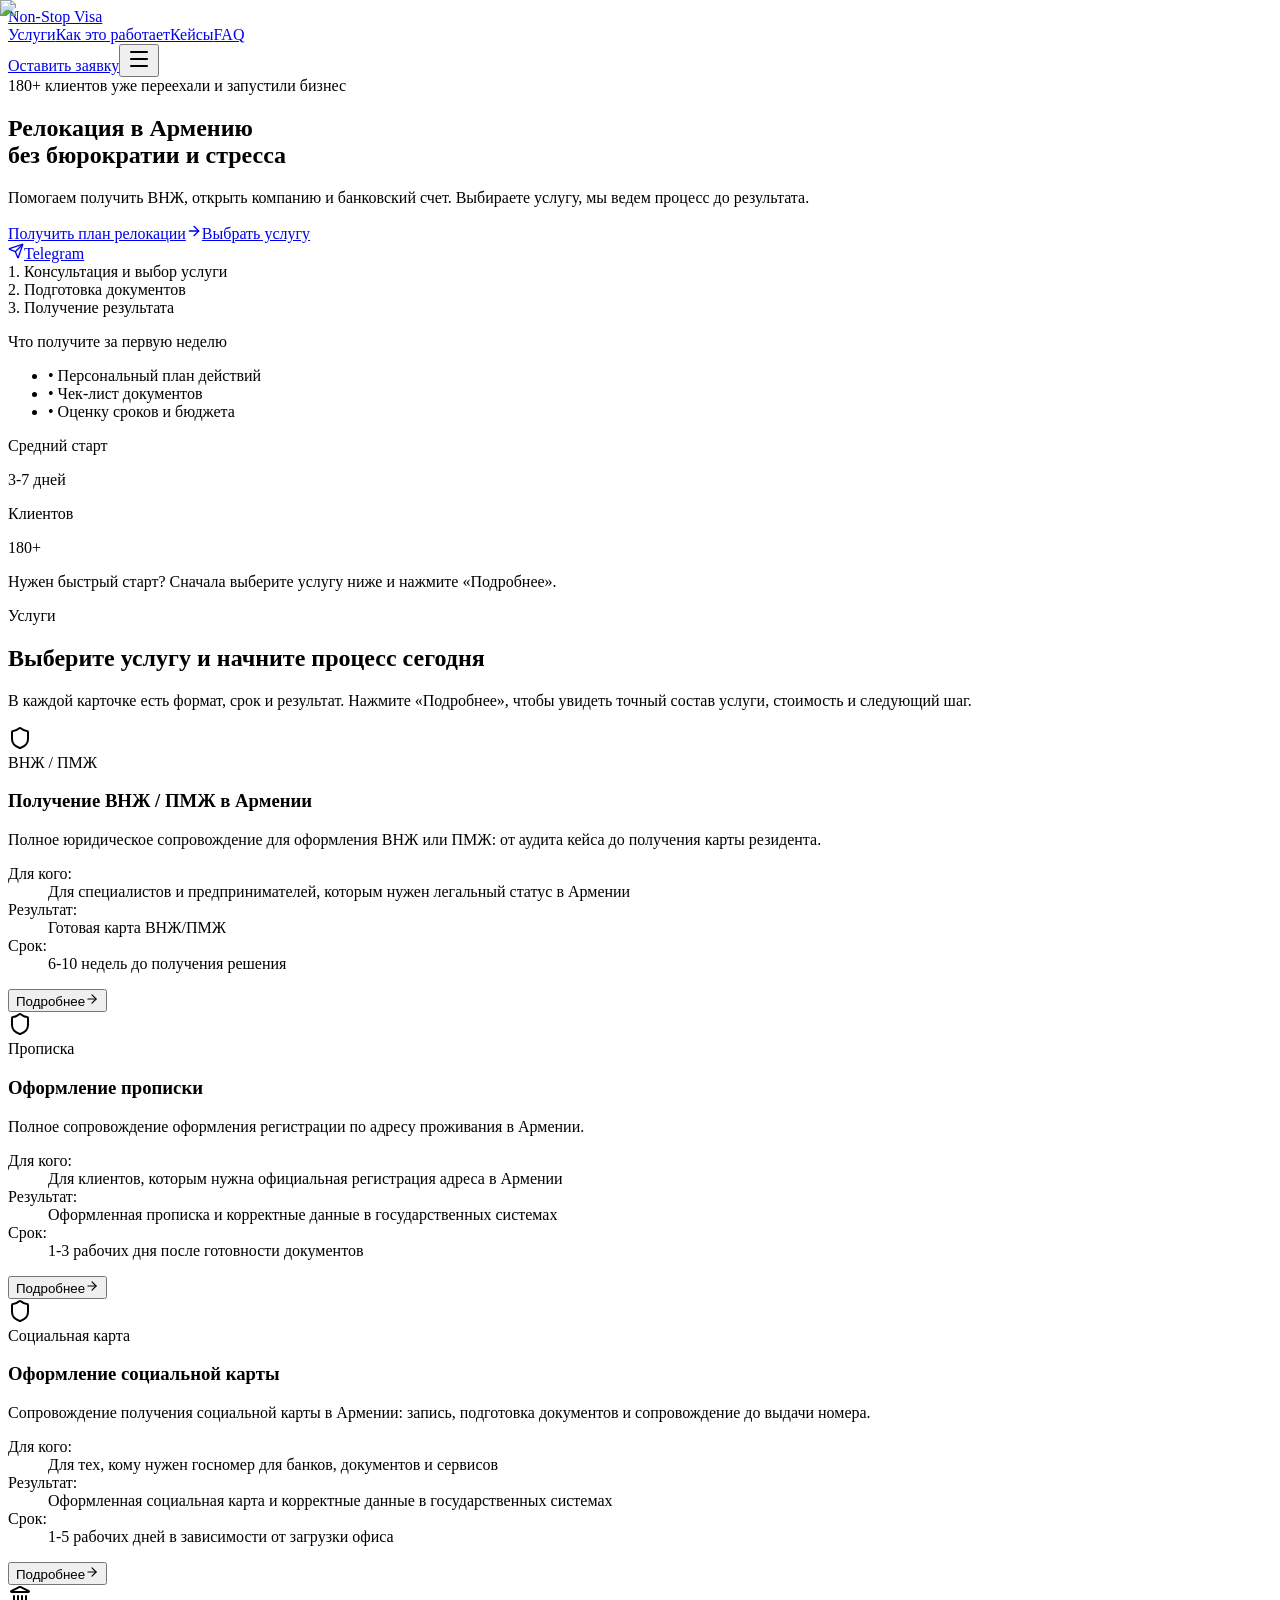
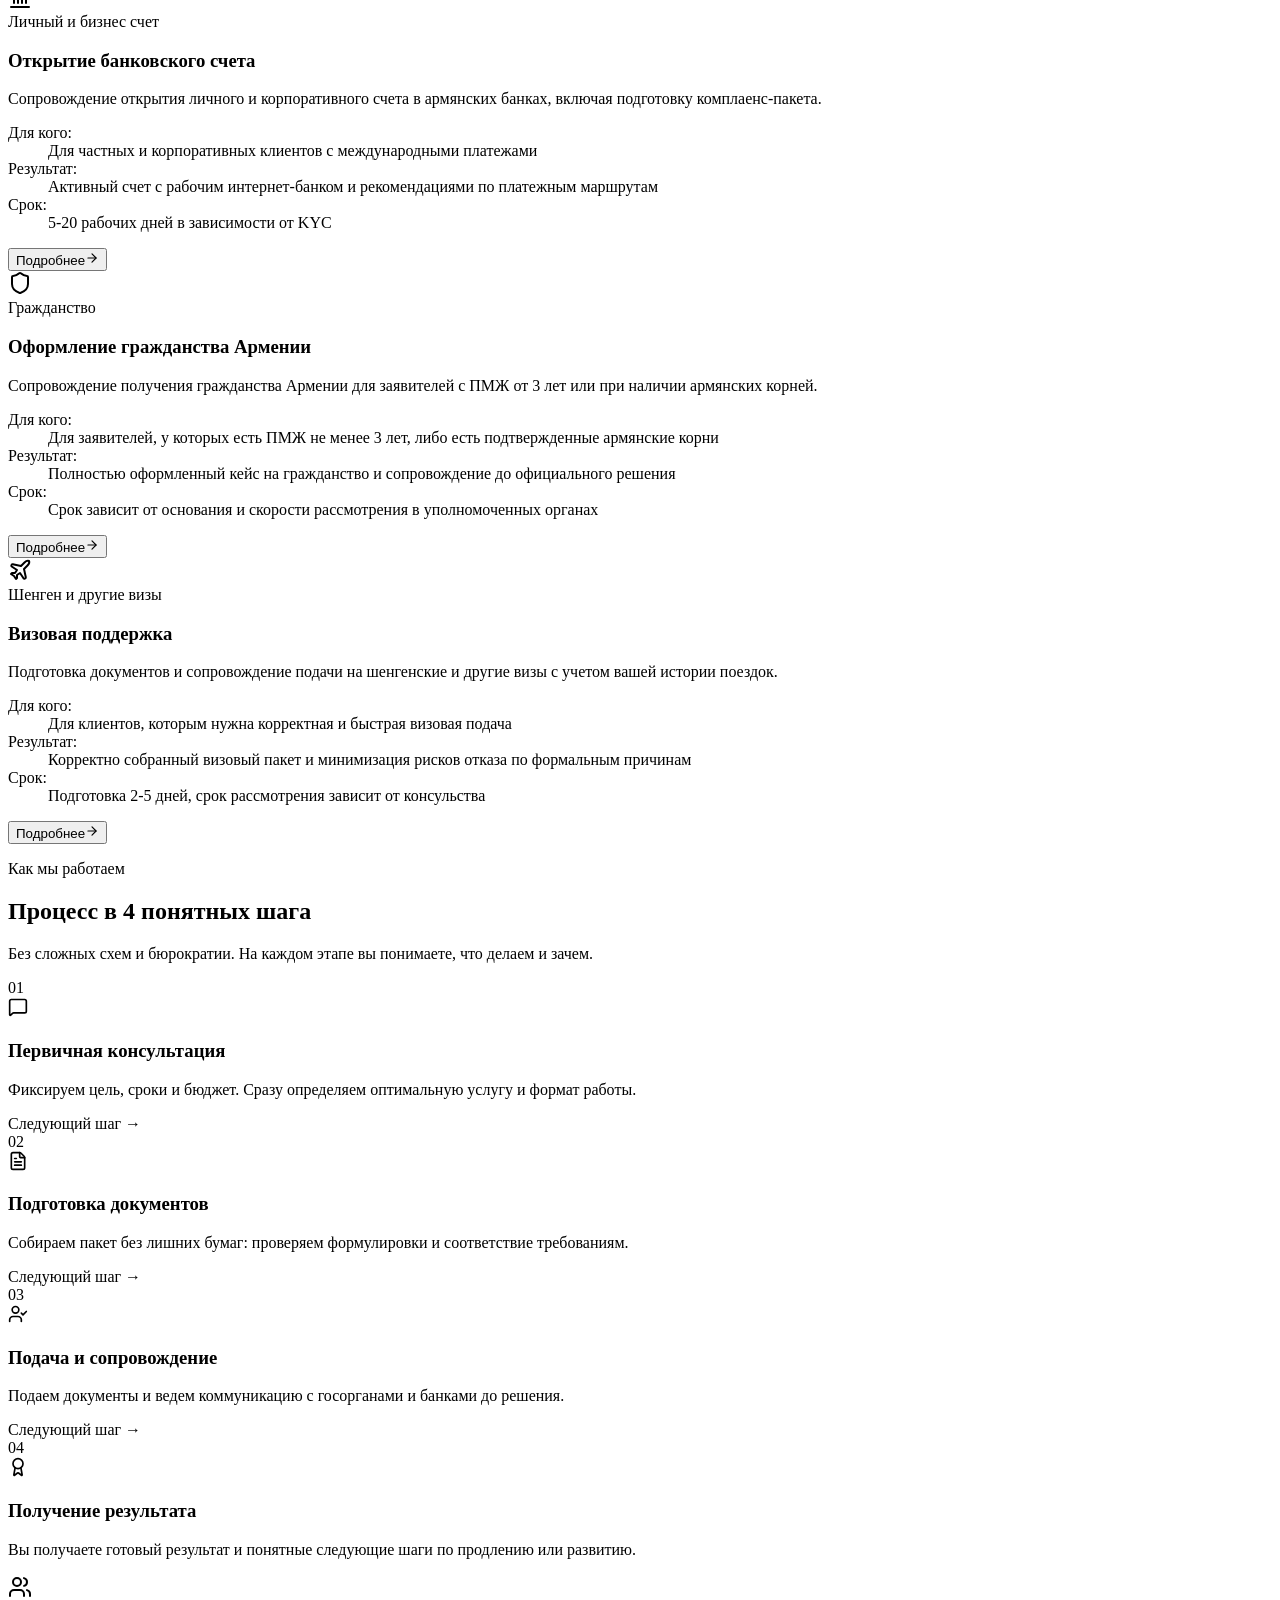
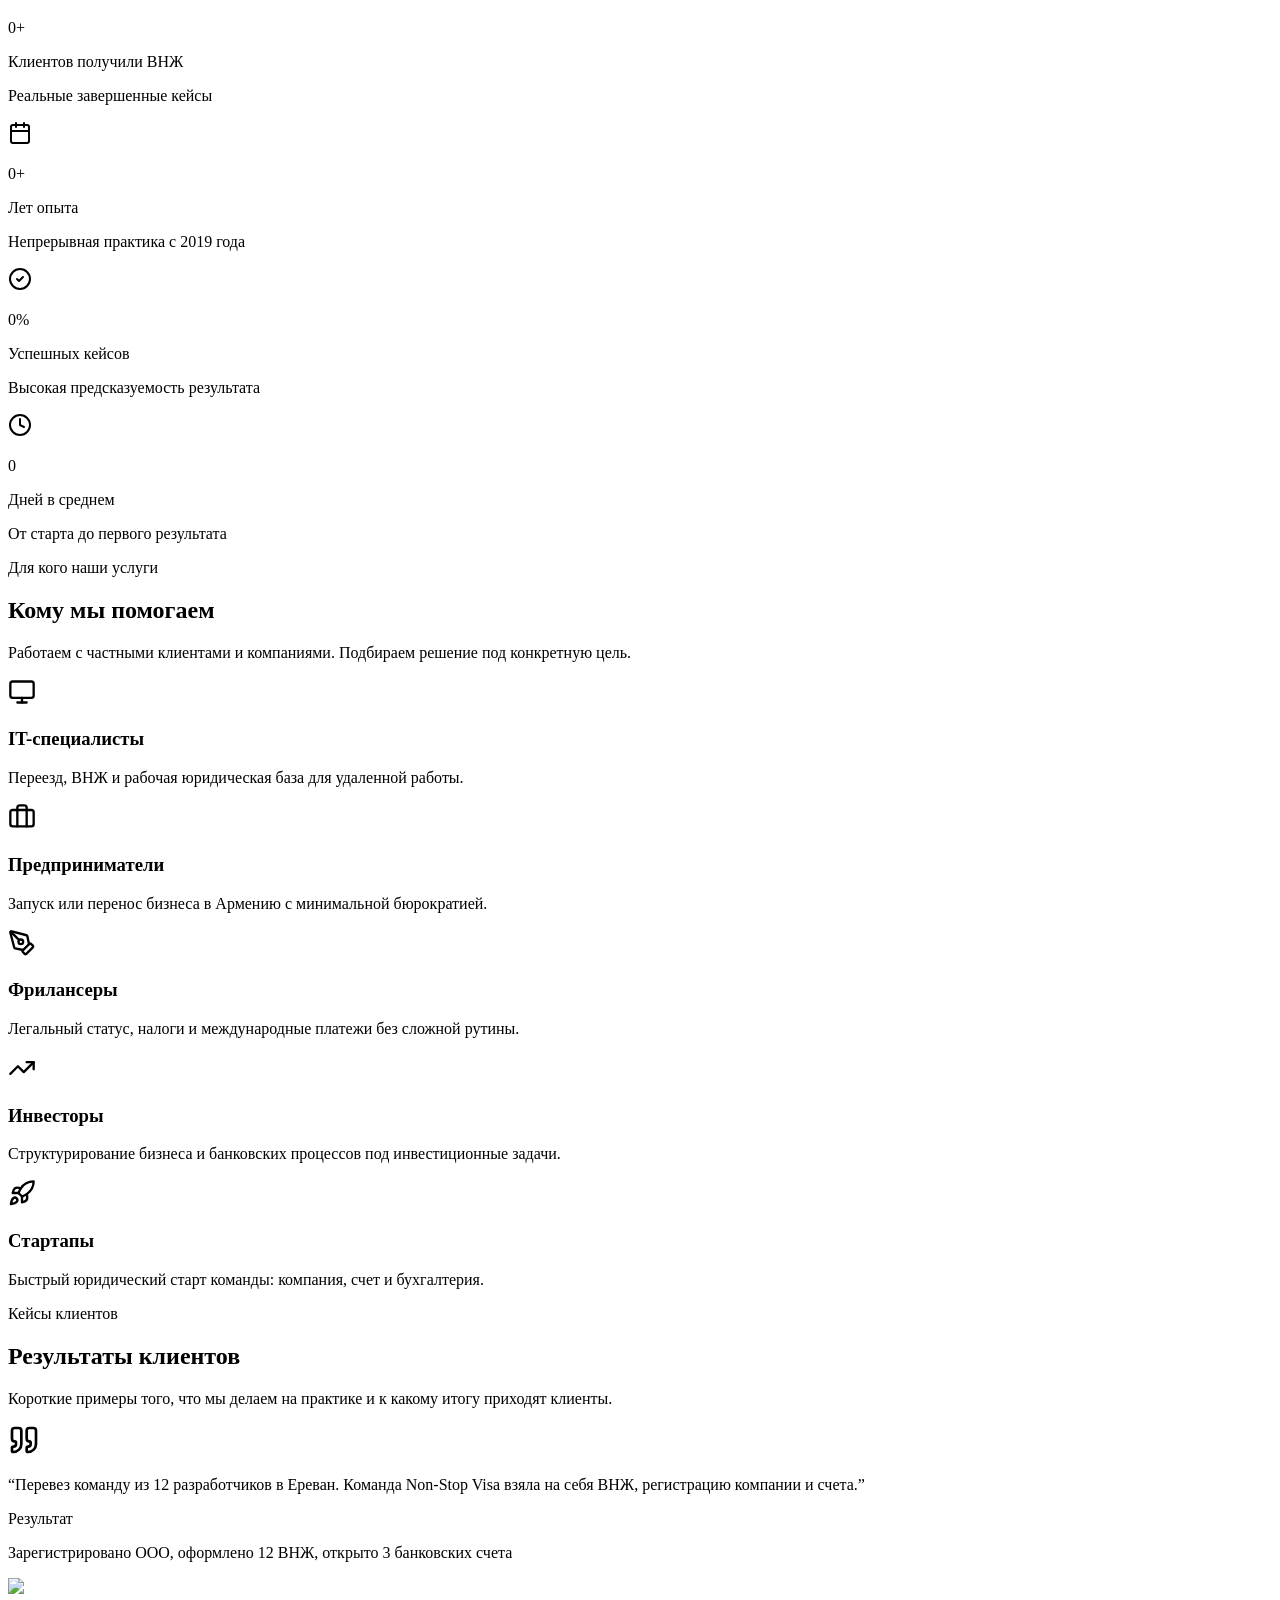
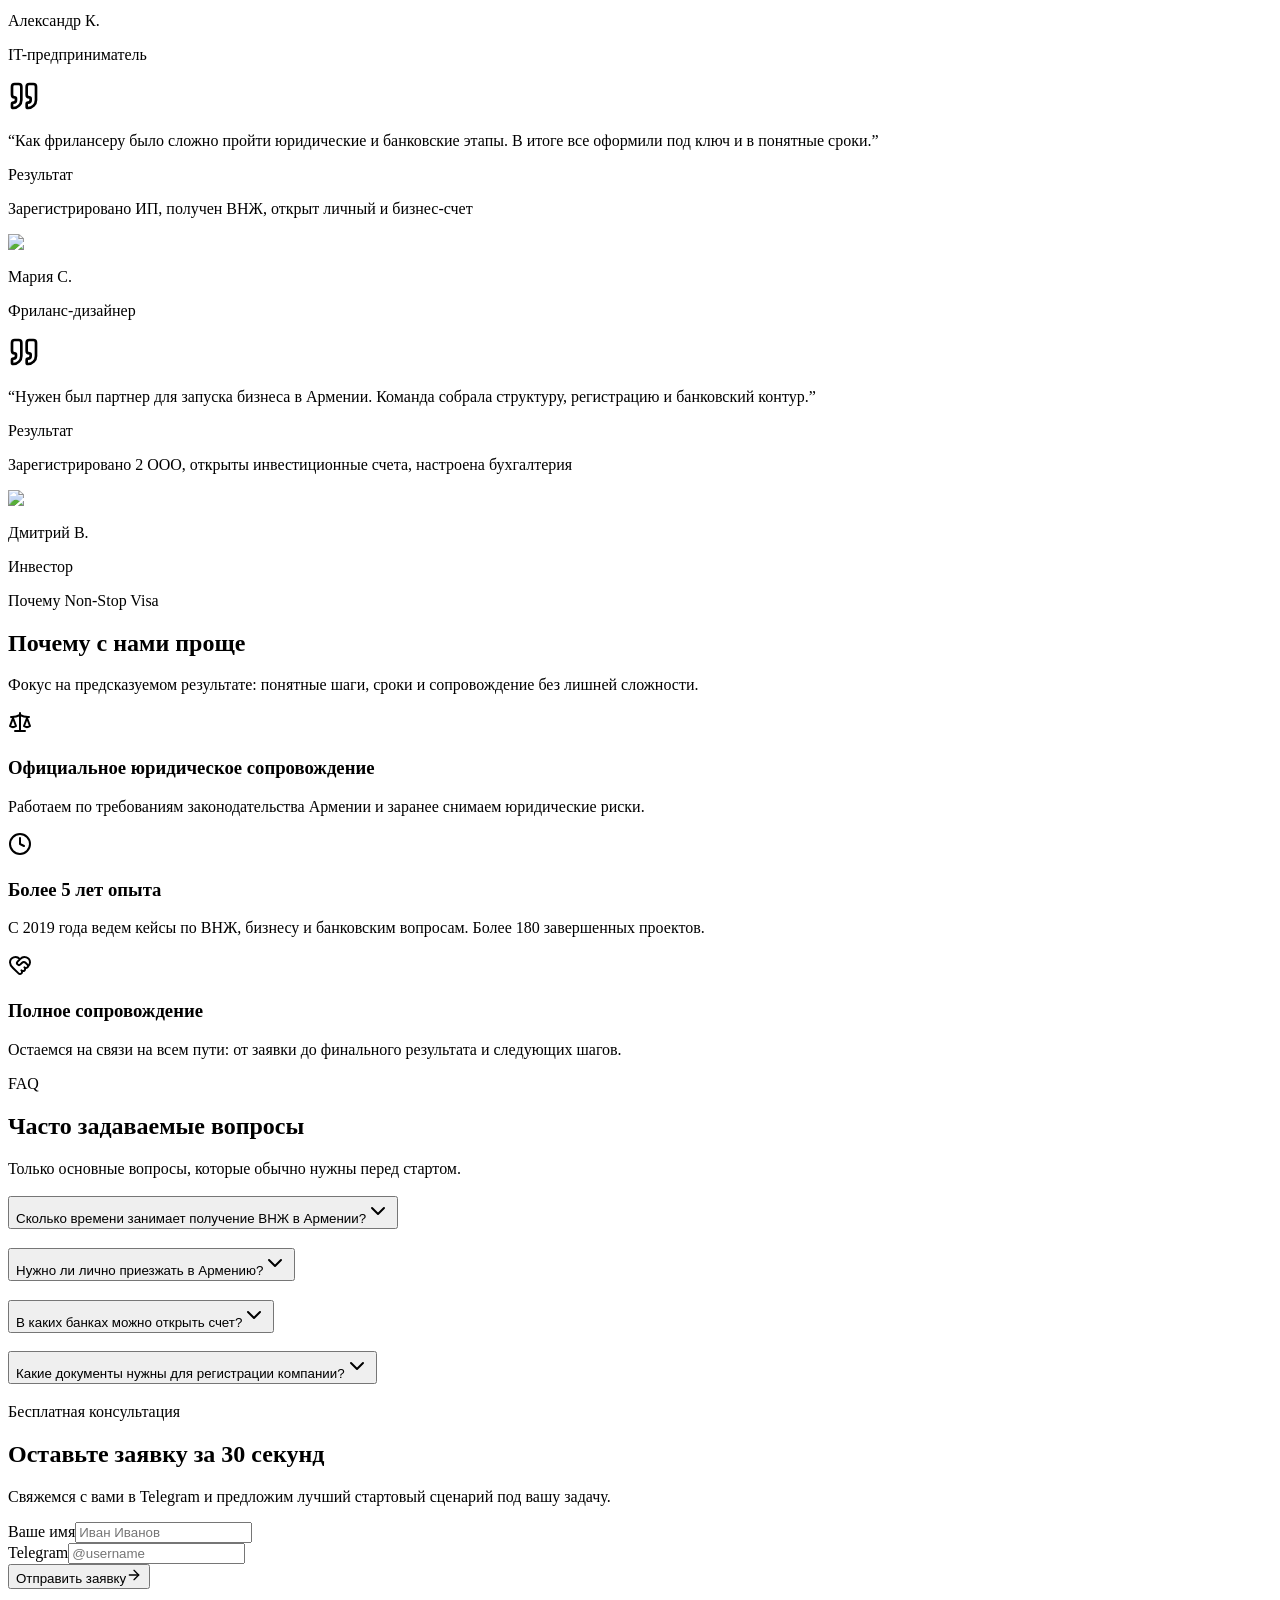
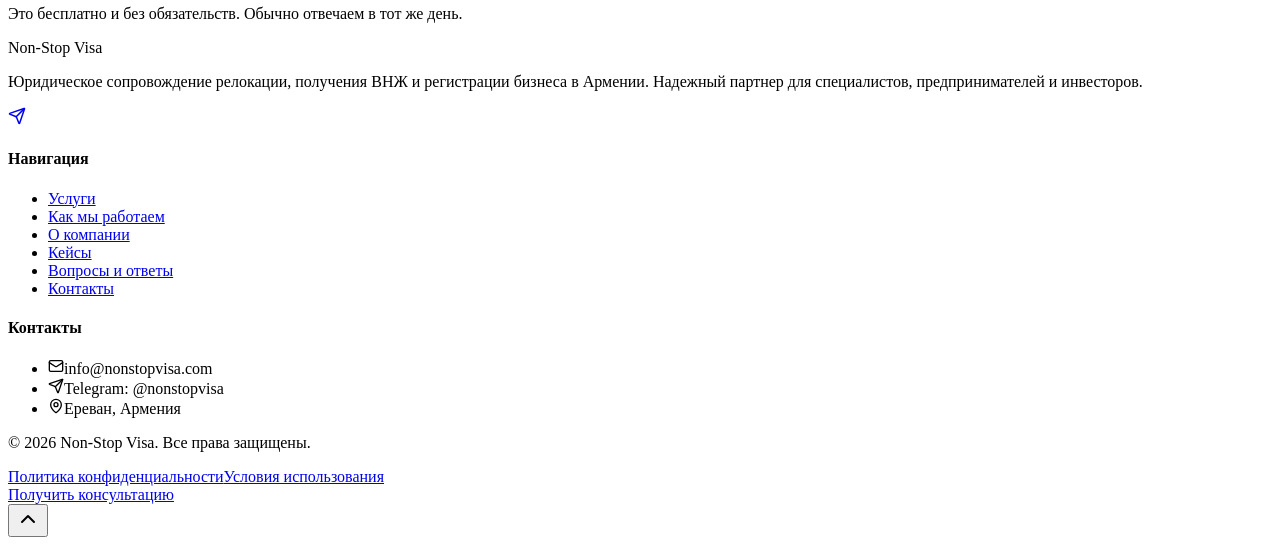
==== commit f79e6be7: "contacts 2" ====
--- a/out/index.html
+++ b/out/index.html
@@ -1 +1 @@
-<!DOCTYPE html><!--ChjPEvqZ79qmVFoBGz_5e--><html lang="ru" class="inter_57489c72-module__0cCvLG__variable manrope_efca9fea-module__CtnhMq__variable"><head><meta charSet="utf-8"/><meta name="viewport" content="width=device-width, initial-scale=1"/><link rel="preload" href="/_next/static/media/83afe278b6a6bb3c-s.p.3a6ba036.woff2" as="font" crossorigin="" type="font/woff2"/><link rel="preload" href="/_next/static/media/9c72aa0f40e4eef8-s.p.18a48cbc.woff2" as="font" crossorigin="" type="font/woff2"/><link rel="preload" href="/_next/static/media/a343f882a40d2cc9-s.p.71e1367e.woff2" as="font" crossorigin="" type="font/woff2"/><link rel="preload" href="/_next/static/media/d3fe2f289711ac3f-s.p.50575af1.woff2" as="font" crossorigin="" type="font/woff2"/><link rel="preload" as="image" href="/images/hero-yerevan.jpg"/><link rel="stylesheet" href="/_next/static/chunks/5209f16bea8cd8f4.css" data-precedence="next"/><link rel="stylesheet" href="/_next/static/chunks/b834f7e78c398b05.css" data-precedence="next"/><link rel="preload" as="script" fetchPriority="low" href="/_next/static/chunks/eed7ea77a4076d28.js"/><script src="/_next/static/chunks/82abf2d65f5428ae.js" async=""></script><script src="/_next/static/chunks/aee6c7720838f8a2.js" async=""></script><script src="/_next/static/chunks/a9c23770ec4804e4.js" async=""></script><script src="/_next/static/chunks/turbopack-0969852fef5b9b93.js" async=""></script><script src="/_next/static/chunks/ff1a16fafef87110.js" async=""></script><script src="/_next/static/chunks/d2be314c3ece3fbe.js" async=""></script><script src="/_next/static/chunks/e4d2ef931ab98387.js" async=""></script><script src="/_next/static/chunks/b901560ab9556031.js" async=""></script><script src="/_next/static/chunks/32a776a58b069df2.js" async=""></script><script src="/_next/static/chunks/cc7459e29e2e5d75.js" async=""></script><meta name="next-size-adjust" content=""/><meta name="theme-color" content="#102040"/><title>Non-Stop Visa</title><meta name="description" content="Relocation and business setup in Armenia"/><link rel="shortcut icon" href="/images/favicon.jpg"/><link rel="icon" href="/images/favicon.jpg"/><link rel="apple-touch-icon" href="/images/favicon.jpg"/><script src="/_next/static/chunks/a6dad97d9634a72d.js" noModule=""></script></head><body class="antialiased"><div hidden=""><!--$--><!--/$--></div><main class="min-h-screen overflow-x-hidden pb-24 md:pb-0"><header class="fixed top-0 left-0 right-0 z-50 transition-all duration-500 bg-transparent py-5"><div class="mx-auto flex max-w-7xl items-center justify-between px-6"><a href="#" class="flex items-center gap-2"><span class="gold-gradient-text text-2xl font-bold tracking-tight">Non-Stop Visa</span></a><nav class="hidden items-center gap-8 md:flex"><a href="#services" class="text-sm font-medium text-foreground/70 transition-colors duration-300 hover:text-primary">Услуги</a><a href="#process" class="text-sm font-medium text-foreground/70 transition-colors duration-300 hover:text-primary">Как это работает</a><a href="#cases" class="text-sm font-medium text-foreground/70 transition-colors duration-300 hover:text-primary">Кейсы</a><a href="#faq" class="text-sm font-medium text-foreground/70 transition-colors duration-300 hover:text-primary">FAQ</a></nav><a href="#contact" class="hidden rounded-lg bg-primary px-5 py-2.5 text-sm font-semibold text-primary-foreground transition-all duration-300 hover:brightness-110 md:inline-flex">Оставить заявку</a><button class="text-foreground md:hidden" aria-label="Открыть меню" aria-expanded="false"><svg xmlns="http://www.w3.org/2000/svg" width="24" height="24" viewBox="0 0 24 24" fill="none" stroke="currentColor" stroke-width="2" stroke-linecap="round" stroke-linejoin="round" class="lucide lucide-menu" aria-hidden="true"><path d="M4 5h16"></path><path d="M4 12h16"></path><path d="M4 19h16"></path></svg></button></div></header><section id="top" class="relative flex min-h-screen items-start overflow-hidden pt-12 sm:pt-16 lg:items-center lg:pt-28"><div class="absolute inset-0"><img alt="Панорама Еревана" decoding="async" data-nimg="fill" class="object-cover" style="position:absolute;height:100%;width:100%;left:0;top:0;right:0;bottom:0;color:transparent" src="/images/hero-yerevan.jpg"/><div class="absolute inset-0 bg-gradient-to-r from-background via-background/90 to-background/40"></div><div class="absolute inset-0 bg-gradient-to-t from-background via-transparent to-background/60"></div></div><div class="relative mx-auto grid max-w-7xl gap-10 px-6 pt-2 pb-16 sm:pt-6 sm:pb-20 lg:grid-cols-2 lg:items-center lg:gap-14 lg:pt-0 lg:pb-24"><div class="flex flex-col gap-7"><div data-animate="true" class="opacity-0" style="animation-delay:0.1s"><div class="mb-6 inline-flex items-center gap-2 rounded-full border border-primary/30 bg-primary/10 px-4 py-1.5"><span class="h-2 w-2 rounded-full bg-primary animate-pulse"></span><span class="text-xs font-medium tracking-wide text-primary uppercase">180+ клиентов уже переехали и запустили бизнес</span></div></div><h1 data-animate="true" class="opacity-0 text-4xl font-bold leading-tight tracking-tight text-foreground sm:text-5xl lg:text-6xl" style="animation-delay:0.3s">Релокация в Армению<br/><span class="gold-gradient-text text-balance">без бюрократии и стресса</span></h1><p data-animate="true" class="opacity-0 max-w-lg text-lg leading-relaxed text-muted-foreground" style="animation-delay:0.5s">Помогаем получить ВНЖ, открыть компанию и банковский счет. Выбираете услугу, мы ведем процесс до результата.</p><div data-animate="true" class="opacity-0 flex flex-wrap items-center gap-4" style="animation-delay:0.7s"><a href="#contact" class="group inline-flex items-center gap-2 rounded-lg bg-primary px-6 py-3.5 text-sm font-semibold text-primary-foreground transition-all duration-300 hover:brightness-110 hover:gap-3">Получить план релокации<svg xmlns="http://www.w3.org/2000/svg" width="16" height="16" viewBox="0 0 24 24" fill="none" stroke="currentColor" stroke-width="2" stroke-linecap="round" stroke-linejoin="round" class="lucide lucide-arrow-right transition-transform group-hover:translate-x-0.5" aria-hidden="true"><path d="M5 12h14"></path><path d="m12 5 7 7-7 7"></path></svg></a><a href="#services" class="inline-flex items-center gap-2 rounded-lg border border-border bg-secondary/50 px-5 py-3.5 text-sm font-medium text-secondary-foreground transition-all duration-300 hover:border-primary/40 hover:bg-secondary">Выбрать услугу</a></div><div data-animate="true" class="opacity-0 flex flex-wrap items-center gap-3 text-sm text-muted-foreground" style="animation-delay:0.9s"><a href="https://wa.me/" target="_blank" rel="noopener noreferrer" class="inline-flex items-center gap-2 rounded-lg border border-border/70 bg-secondary/40 px-4 py-2.5 transition-all duration-300 hover:border-primary/40 hover:bg-secondary"><svg xmlns="http://www.w3.org/2000/svg" width="16" height="16" viewBox="0 0 24 24" fill="none" stroke="currentColor" stroke-width="2" stroke-linecap="round" stroke-linejoin="round" class="lucide lucide-message-circle" aria-hidden="true"><path d="M2.992 16.342a2 2 0 0 1 .094 1.167l-1.065 3.29a1 1 0 0 0 1.236 1.168l3.413-.998a2 2 0 0 1 1.099.092 10 10 0 1 0-4.777-4.719"></path></svg>WhatsApp</a><a href="http://t.me/nonstopvisa" target="_blank" rel="noopener noreferrer" class="inline-flex items-center gap-2 rounded-lg border border-border/70 bg-secondary/40 px-4 py-2.5 transition-all duration-300 hover:border-primary/40 hover:bg-secondary"><svg xmlns="http://www.w3.org/2000/svg" width="16" height="16" viewBox="0 0 24 24" fill="none" stroke="currentColor" stroke-width="2" stroke-linecap="round" stroke-linejoin="round" class="lucide lucide-send" aria-hidden="true"><path d="M14.536 21.686a.5.5 0 0 0 .937-.024l6.5-19a.496.496 0 0 0-.635-.635l-19 6.5a.5.5 0 0 0-.024.937l7.93 3.18a2 2 0 0 1 1.112 1.11z"></path><path d="m21.854 2.147-10.94 10.939"></path></svg>Telegram</a></div><div data-animate="true" class="opacity-0 grid gap-2 pt-3 text-sm text-foreground/80 sm:grid-cols-3" style="animation-delay:1.1s"><div class="rounded-lg border border-border/50 bg-card/50 px-4 py-3">1. Консультация и выбор услуги</div><div class="rounded-lg border border-border/50 bg-card/50 px-4 py-3">2. Подготовка документов</div><div class="rounded-lg border border-border/50 bg-card/50 px-4 py-3">3. Получение результата</div></div></div><div data-animate="true" class="opacity-0 hidden lg:flex lg:justify-end" style="animation-delay:0.5s"><div class="w-full max-w-md space-y-4"><div class="glass rounded-2xl p-6"><p class="text-xs font-medium tracking-wider text-primary uppercase">Что получите за первую неделю</p><ul class="mt-4 space-y-2 text-sm leading-relaxed text-muted-foreground"><li>• Персональный план действий</li><li>• Чек-лист документов</li><li>• Оценку сроков и бюджета</li></ul></div><div class="grid grid-cols-2 gap-3"><div class="rounded-xl border border-border/50 bg-card/70 p-4"><p class="text-xs text-muted-foreground">Средний старт</p><p class="mt-1 text-xl font-semibold text-foreground">3-7 дней</p></div><div class="rounded-xl border border-border/50 bg-card/70 p-4"><p class="text-xs text-muted-foreground">Клиентов</p><p class="mt-1 text-xl font-semibold text-foreground">180+</p></div></div><div class="rounded-xl border border-primary/20 bg-primary/5 p-4"><p class="text-sm leading-relaxed text-foreground">Нужен быстрый старт? Сначала выберите услугу ниже и нажмите «Подробнее».</p></div></div></div></div></section><section id="services" class="relative py-24"><div class="mx-auto max-w-7xl px-6"><div class="mb-16 max-w-2xl"><p class="mb-3 text-sm font-semibold tracking-widest text-primary uppercase">Услуги</p><h2 class="text-3xl font-bold tracking-tight text-foreground sm:text-4xl lg:text-5xl">Выберите услугу и<!-- --> <span class="gold-gradient-text">начните процесс сегодня</span></h2><p class="mt-4 text-lg leading-relaxed text-muted-foreground">В каждой карточке есть формат, срок и результат. Нажмите «Подробнее», чтобы увидеть точный состав услуги, стоимость и следующий шаг.</p></div><div class="grid auto-rows-fr gap-6 sm:grid-cols-2 lg:grid-cols-3"><article class="group relative h-full overflow-hidden rounded-xl border border-border/50 bg-card p-6 transition-all duration-500 hover:border-primary/30 hover:bg-card/80 sm:p-8 sm:col-span-2 lg:col-span-1"><div class="absolute -inset-px rounded-xl bg-gradient-to-b from-primary/10 to-transparent opacity-0 transition-opacity duration-500 group-hover:opacity-100"></div><div class="relative flex h-full flex-col"><div class="mb-5 flex items-start justify-between gap-3"><div class="flex h-12 w-12 shrink-0 items-center justify-center rounded-lg bg-primary/10 text-primary transition-colors duration-300 group-hover:bg-primary/20"><svg xmlns="http://www.w3.org/2000/svg" width="24" height="24" viewBox="0 0 24 24" fill="none" stroke="currentColor" stroke-width="2" stroke-linecap="round" stroke-linejoin="round" class="lucide lucide-shield" aria-hidden="true"><path d="M20 13c0 5-3.5 7.5-7.66 8.95a1 1 0 0 1-.67-.01C7.5 20.5 4 18 4 13V6a1 1 0 0 1 1-1c2 0 4.5-1.2 6.24-2.72a1.17 1.17 0 0 1 1.52 0C14.51 3.81 17 5 19 5a1 1 0 0 1 1 1z"></path></svg></div><span title="ВНЖ / ПМЖ" class="max-w-[70%] truncate rounded-full bg-secondary px-3 py-1 text-[10px] font-semibold tracking-wider text-secondary-foreground uppercase">ВНЖ / ПМЖ</span></div><h3 class="text-lg leading-tight font-semibold text-foreground sm:text-xl">Получение ВНЖ / ПМЖ в Армении</h3><p class="mt-2 text-sm leading-relaxed text-muted-foreground sm:text-[15px]">Полное юридическое сопровождение для оформления ВНЖ или ПМЖ: от аудита кейса до получения карты резидента.</p><dl class="mt-4 space-y-2 text-xs leading-relaxed text-muted-foreground sm:text-sm"><div><dt class="inline font-semibold text-foreground/85">Для кого: </dt><dd class="inline">Для специалистов и предпринимателей, которым нужен легальный статус в Армении</dd></div><div><dt class="inline font-semibold text-foreground/85">Результат: </dt><dd class="inline">Готовая карта ВНЖ/ПМЖ</dd></div><div><dt class="inline font-semibold text-foreground/85">Срок: </dt><dd class="inline">6-10 недель до получения решения</dd></div></dl><div class="mt-auto pt-6"><button type="button" class="group/link inline-flex cursor-pointer items-center gap-1.5 text-sm font-medium text-primary transition-all hover:gap-2.5">Подробнее<svg xmlns="http://www.w3.org/2000/svg" width="14" height="14" viewBox="0 0 24 24" fill="none" stroke="currentColor" stroke-width="2" stroke-linecap="round" stroke-linejoin="round" class="lucide lucide-arrow-right transition-transform group-hover/link:translate-x-0.5" aria-hidden="true"><path d="M5 12h14"></path><path d="m12 5 7 7-7 7"></path></svg></button></div></div></article><article class="group relative h-full overflow-hidden rounded-xl border border-border/50 bg-card p-6 transition-all duration-500 hover:border-primary/30 hover:bg-card/80 sm:p-8 "><div class="absolute -inset-px rounded-xl bg-gradient-to-b from-primary/10 to-transparent opacity-0 transition-opacity duration-500 group-hover:opacity-100"></div><div class="relative flex h-full flex-col"><div class="mb-5 flex items-start justify-between gap-3"><div class="flex h-12 w-12 shrink-0 items-center justify-center rounded-lg bg-primary/10 text-primary transition-colors duration-300 group-hover:bg-primary/20"><svg xmlns="http://www.w3.org/2000/svg" width="24" height="24" viewBox="0 0 24 24" fill="none" stroke="currentColor" stroke-width="2" stroke-linecap="round" stroke-linejoin="round" class="lucide lucide-shield" aria-hidden="true"><path d="M20 13c0 5-3.5 7.5-7.66 8.95a1 1 0 0 1-.67-.01C7.5 20.5 4 18 4 13V6a1 1 0 0 1 1-1c2 0 4.5-1.2 6.24-2.72a1.17 1.17 0 0 1 1.52 0C14.51 3.81 17 5 19 5a1 1 0 0 1 1 1z"></path></svg></div><span title="Прописка" class="max-w-[70%] truncate rounded-full bg-secondary px-3 py-1 text-[10px] font-semibold tracking-wider text-secondary-foreground uppercase">Прописка</span></div><h3 class="text-lg leading-tight font-semibold text-foreground sm:text-xl">Оформление прописки</h3><p class="mt-2 text-sm leading-relaxed text-muted-foreground sm:text-[15px]">Полное сопровождение оформления регистрации по адресу проживания в Армении.</p><dl class="mt-4 space-y-2 text-xs leading-relaxed text-muted-foreground sm:text-sm"><div><dt class="inline font-semibold text-foreground/85">Для кого: </dt><dd class="inline">Для клиентов, которым нужна официальная регистрация адреса в Армении</dd></div><div><dt class="inline font-semibold text-foreground/85">Результат: </dt><dd class="inline">Оформленная прописка и корректные данные в государственных системах</dd></div><div><dt class="inline font-semibold text-foreground/85">Срок: </dt><dd class="inline">1-3 рабочих дня после готовности документов</dd></div></dl><div class="mt-auto pt-6"><button type="button" class="group/link inline-flex cursor-pointer items-center gap-1.5 text-sm font-medium text-primary transition-all hover:gap-2.5">Подробнее<svg xmlns="http://www.w3.org/2000/svg" width="14" height="14" viewBox="0 0 24 24" fill="none" stroke="currentColor" stroke-width="2" stroke-linecap="round" stroke-linejoin="round" class="lucide lucide-arrow-right transition-transform group-hover/link:translate-x-0.5" aria-hidden="true"><path d="M5 12h14"></path><path d="m12 5 7 7-7 7"></path></svg></button></div></div></article><article class="group relative h-full overflow-hidden rounded-xl border border-border/50 bg-card p-6 transition-all duration-500 hover:border-primary/30 hover:bg-card/80 sm:p-8 "><div class="absolute -inset-px rounded-xl bg-gradient-to-b from-primary/10 to-transparent opacity-0 transition-opacity duration-500 group-hover:opacity-100"></div><div class="relative flex h-full flex-col"><div class="mb-5 flex items-start justify-between gap-3"><div class="flex h-12 w-12 shrink-0 items-center justify-center rounded-lg bg-primary/10 text-primary transition-colors duration-300 group-hover:bg-primary/20"><svg xmlns="http://www.w3.org/2000/svg" width="24" height="24" viewBox="0 0 24 24" fill="none" stroke="currentColor" stroke-width="2" stroke-linecap="round" stroke-linejoin="round" class="lucide lucide-shield" aria-hidden="true"><path d="M20 13c0 5-3.5 7.5-7.66 8.95a1 1 0 0 1-.67-.01C7.5 20.5 4 18 4 13V6a1 1 0 0 1 1-1c2 0 4.5-1.2 6.24-2.72a1.17 1.17 0 0 1 1.52 0C14.51 3.81 17 5 19 5a1 1 0 0 1 1 1z"></path></svg></div><span title="Социальная карта" class="max-w-[70%] truncate rounded-full bg-secondary px-3 py-1 text-[10px] font-semibold tracking-wider text-secondary-foreground uppercase">Социальная карта</span></div><h3 class="text-lg leading-tight font-semibold text-foreground sm:text-xl">Оформление социальной карты</h3><p class="mt-2 text-sm leading-relaxed text-muted-foreground sm:text-[15px]">Сопровождение получения социальной карты в Армении: запись, подготовка документов и сопровождение до выдачи номера.</p><dl class="mt-4 space-y-2 text-xs leading-relaxed text-muted-foreground sm:text-sm"><div><dt class="inline font-semibold text-foreground/85">Для кого: </dt><dd class="inline">Для тех, кому нужен госномер для банков, документов и сервисов</dd></div><div><dt class="inline font-semibold text-foreground/85">Результат: </dt><dd class="inline">Оформленная социальная карта и корректные данные в государственных системах</dd></div><div><dt class="inline font-semibold text-foreground/85">Срок: </dt><dd class="inline">1-5 рабочих дней в зависимости от загрузки офиса</dd></div></dl><div class="mt-auto pt-6"><button type="button" class="group/link inline-flex cursor-pointer items-center gap-1.5 text-sm font-medium text-primary transition-all hover:gap-2.5">Подробнее<svg xmlns="http://www.w3.org/2000/svg" width="14" height="14" viewBox="0 0 24 24" fill="none" stroke="currentColor" stroke-width="2" stroke-linecap="round" stroke-linejoin="round" class="lucide lucide-arrow-right transition-transform group-hover/link:translate-x-0.5" aria-hidden="true"><path d="M5 12h14"></path><path d="m12 5 7 7-7 7"></path></svg></button></div></div></article><article class="group relative h-full overflow-hidden rounded-xl border border-border/50 bg-card p-6 transition-all duration-500 hover:border-primary/30 hover:bg-card/80 sm:p-8 "><div class="absolute -inset-px rounded-xl bg-gradient-to-b from-primary/10 to-transparent opacity-0 transition-opacity duration-500 group-hover:opacity-100"></div><div class="relative flex h-full flex-col"><div class="mb-5 flex items-start justify-between gap-3"><div class="flex h-12 w-12 shrink-0 items-center justify-center rounded-lg bg-primary/10 text-primary transition-colors duration-300 group-hover:bg-primary/20"><svg xmlns="http://www.w3.org/2000/svg" width="24" height="24" viewBox="0 0 24 24" fill="none" stroke="currentColor" stroke-width="2" stroke-linecap="round" stroke-linejoin="round" class="lucide lucide-landmark" aria-hidden="true"><path d="M10 18v-7"></path><path d="M11.12 2.198a2 2 0 0 1 1.76.006l7.866 3.847c.476.233.31.949-.22.949H3.474c-.53 0-.695-.716-.22-.949z"></path><path d="M14 18v-7"></path><path d="M18 18v-7"></path><path d="M3 22h18"></path><path d="M6 18v-7"></path></svg></div><span title="Личный и бизнес счет" class="max-w-[70%] truncate rounded-full bg-secondary px-3 py-1 text-[10px] font-semibold tracking-wider text-secondary-foreground uppercase">Личный и бизнес счет</span></div><h3 class="text-lg leading-tight font-semibold text-foreground sm:text-xl">Открытие банковского счета</h3><p class="mt-2 text-sm leading-relaxed text-muted-foreground sm:text-[15px]">Сопровождение открытия личного и корпоративного счета в армянских банках, включая подготовку комплаенс-пакета.</p><dl class="mt-4 space-y-2 text-xs leading-relaxed text-muted-foreground sm:text-sm"><div><dt class="inline font-semibold text-foreground/85">Для кого: </dt><dd class="inline">Для частных и корпоративных клиентов с международными платежами</dd></div><div><dt class="inline font-semibold text-foreground/85">Результат: </dt><dd class="inline">Активный счет с рабочим интернет-банком и рекомендациями по платежным маршрутам</dd></div><div><dt class="inline font-semibold text-foreground/85">Срок: </dt><dd class="inline">5-20 рабочих дней в зависимости от KYC</dd></div></dl><div class="mt-auto pt-6"><button type="button" class="group/link inline-flex cursor-pointer items-center gap-1.5 text-sm font-medium text-primary transition-all hover:gap-2.5">Подробнее<svg xmlns="http://www.w3.org/2000/svg" width="14" height="14" viewBox="0 0 24 24" fill="none" stroke="currentColor" stroke-width="2" stroke-linecap="round" stroke-linejoin="round" class="lucide lucide-arrow-right transition-transform group-hover/link:translate-x-0.5" aria-hidden="true"><path d="M5 12h14"></path><path d="m12 5 7 7-7 7"></path></svg></button></div></div></article><article class="group relative h-full overflow-hidden rounded-xl border border-border/50 bg-card p-6 transition-all duration-500 hover:border-primary/30 hover:bg-card/80 sm:p-8 "><div class="absolute -inset-px rounded-xl bg-gradient-to-b from-primary/10 to-transparent opacity-0 transition-opacity duration-500 group-hover:opacity-100"></div><div class="relative flex h-full flex-col"><div class="mb-5 flex items-start justify-between gap-3"><div class="flex h-12 w-12 shrink-0 items-center justify-center rounded-lg bg-primary/10 text-primary transition-colors duration-300 group-hover:bg-primary/20"><svg xmlns="http://www.w3.org/2000/svg" width="24" height="24" viewBox="0 0 24 24" fill="none" stroke="currentColor" stroke-width="2" stroke-linecap="round" stroke-linejoin="round" class="lucide lucide-shield" aria-hidden="true"><path d="M20 13c0 5-3.5 7.5-7.66 8.95a1 1 0 0 1-.67-.01C7.5 20.5 4 18 4 13V6a1 1 0 0 1 1-1c2 0 4.5-1.2 6.24-2.72a1.17 1.17 0 0 1 1.52 0C14.51 3.81 17 5 19 5a1 1 0 0 1 1 1z"></path></svg></div><span title="Гражданство" class="max-w-[70%] truncate rounded-full bg-secondary px-3 py-1 text-[10px] font-semibold tracking-wider text-secondary-foreground uppercase">Гражданство</span></div><h3 class="text-lg leading-tight font-semibold text-foreground sm:text-xl">Оформление гражданства Армении</h3><p class="mt-2 text-sm leading-relaxed text-muted-foreground sm:text-[15px]">Сопровождение получения гражданства Армении для заявителей с ПМЖ от 3 лет или при наличии армянских корней.</p><dl class="mt-4 space-y-2 text-xs leading-relaxed text-muted-foreground sm:text-sm"><div><dt class="inline font-semibold text-foreground/85">Для кого: </dt><dd class="inline">Для заявителей, у которых есть ПМЖ не менее 3 лет, либо есть подтвержденные армянские корни</dd></div><div><dt class="inline font-semibold text-foreground/85">Результат: </dt><dd class="inline">Полностью оформленный кейс на гражданство и сопровождение до официального решения</dd></div><div><dt class="inline font-semibold text-foreground/85">Срок: </dt><dd class="inline">Срок зависит от основания и скорости рассмотрения в уполномоченных органах</dd></div></dl><div class="mt-auto pt-6"><button type="button" class="group/link inline-flex cursor-pointer items-center gap-1.5 text-sm font-medium text-primary transition-all hover:gap-2.5">Подробнее<svg xmlns="http://www.w3.org/2000/svg" width="14" height="14" viewBox="0 0 24 24" fill="none" stroke="currentColor" stroke-width="2" stroke-linecap="round" stroke-linejoin="round" class="lucide lucide-arrow-right transition-transform group-hover/link:translate-x-0.5" aria-hidden="true"><path d="M5 12h14"></path><path d="m12 5 7 7-7 7"></path></svg></button></div></div></article><article class="group relative h-full overflow-hidden rounded-xl border border-border/50 bg-card p-6 transition-all duration-500 hover:border-primary/30 hover:bg-card/80 sm:p-8 "><div class="absolute -inset-px rounded-xl bg-gradient-to-b from-primary/10 to-transparent opacity-0 transition-opacity duration-500 group-hover:opacity-100"></div><div class="relative flex h-full flex-col"><div class="mb-5 flex items-start justify-between gap-3"><div class="flex h-12 w-12 shrink-0 items-center justify-center rounded-lg bg-primary/10 text-primary transition-colors duration-300 group-hover:bg-primary/20"><svg xmlns="http://www.w3.org/2000/svg" width="24" height="24" viewBox="0 0 24 24" fill="none" stroke="currentColor" stroke-width="2" stroke-linecap="round" stroke-linejoin="round" class="lucide lucide-plane" aria-hidden="true"><path d="M17.8 19.2 16 11l3.5-3.5C21 6 21.5 4 21 3c-1-.5-3 0-4.5 1.5L13 8 4.8 6.2c-.5-.1-.9.1-1.1.5l-.3.5c-.2.5-.1 1 .3 1.3L9 12l-2 3H4l-1 1 3 2 2 3 1-1v-3l3-2 3.5 5.3c.3.4.8.5 1.3.3l.5-.2c.4-.3.6-.7.5-1.2z"></path></svg></div><span title="Шенген и другие визы" class="max-w-[70%] truncate rounded-full bg-secondary px-3 py-1 text-[10px] font-semibold tracking-wider text-secondary-foreground uppercase">Шенген и другие визы</span></div><h3 class="text-lg leading-tight font-semibold text-foreground sm:text-xl">Визовая поддержка</h3><p class="mt-2 text-sm leading-relaxed text-muted-foreground sm:text-[15px]">Подготовка документов и сопровождение подачи на шенгенские и другие визы с учетом вашей истории поездок.</p><dl class="mt-4 space-y-2 text-xs leading-relaxed text-muted-foreground sm:text-sm"><div><dt class="inline font-semibold text-foreground/85">Для кого: </dt><dd class="inline">Для клиентов, которым нужна корректная и быстрая визовая подача</dd></div><div><dt class="inline font-semibold text-foreground/85">Результат: </dt><dd class="inline">Корректно собранный визовый пакет и минимизация рисков отказа по формальным причинам</dd></div><div><dt class="inline font-semibold text-foreground/85">Срок: </dt><dd class="inline">Подготовка 2-5 дней, срок рассмотрения зависит от консульства</dd></div></dl><div class="mt-auto pt-6"><button type="button" class="group/link inline-flex cursor-pointer items-center gap-1.5 text-sm font-medium text-primary transition-all hover:gap-2.5">Подробнее<svg xmlns="http://www.w3.org/2000/svg" width="14" height="14" viewBox="0 0 24 24" fill="none" stroke="currentColor" stroke-width="2" stroke-linecap="round" stroke-linejoin="round" class="lucide lucide-arrow-right transition-transform group-hover/link:translate-x-0.5" aria-hidden="true"><path d="M5 12h14"></path><path d="m12 5 7 7-7 7"></path></svg></button></div></div></article></div></div></section><section id="process" class="relative py-24"><div class="mx-auto max-w-7xl px-6"><div class="mb-16 text-center"><p class="mb-3 text-sm font-semibold tracking-widest text-primary uppercase">Как мы работаем</p><h2 class="text-3xl font-bold tracking-tight text-foreground sm:text-4xl lg:text-5xl">Процесс в 4 понятных шага</h2><p class="mx-auto mt-4 max-w-2xl text-lg leading-relaxed text-muted-foreground">Без сложных схем и бюрократии. На каждом этапе вы понимаете, что делаем и зачем.</p></div><div class="relative"><div class="absolute left-1/2 top-0 hidden h-full w-px -translate-x-1/2 bg-gradient-to-b from-transparent via-primary/30 to-transparent lg:block"></div><div class="grid gap-8 lg:grid-cols-4"><div class="group relative"><div class="absolute left-1/2 -top-4 hidden h-3 w-3 -translate-x-1/2 rounded-full border-2 border-primary bg-background lg:block"></div><div class="flex h-full flex-col rounded-xl border border-border/50 bg-card p-8 transition-all duration-500 hover:border-primary/30"><div class="mb-6 flex items-center gap-4"><span class="gold-gradient-text text-4xl font-bold opacity-60">01</span><div class="h-px flex-1 bg-border/50"></div><div class="flex h-10 w-10 items-center justify-center rounded-lg bg-primary/10 text-primary"><svg xmlns="http://www.w3.org/2000/svg" width="20" height="20" viewBox="0 0 24 24" fill="none" stroke="currentColor" stroke-width="2" stroke-linecap="round" stroke-linejoin="round" class="lucide lucide-message-square" aria-hidden="true"><path d="M22 17a2 2 0 0 1-2 2H6.828a2 2 0 0 0-1.414.586l-2.202 2.202A.71.71 0 0 1 2 21.286V5a2 2 0 0 1 2-2h16a2 2 0 0 1 2 2z"></path></svg></div></div><h3 class="text-xl font-semibold text-foreground">Первичная консультация</h3><p class="mt-3 flex-1 text-sm leading-relaxed text-muted-foreground">Фиксируем цель, сроки и бюджет. Сразу определяем оптимальную услугу и формат работы.</p><div class="mt-4 text-xs font-medium text-primary/50 lg:hidden">Следующий шаг →</div></div></div><div class="group relative"><div class="absolute left-1/2 -top-4 hidden h-3 w-3 -translate-x-1/2 rounded-full border-2 border-primary bg-background lg:block"></div><div class="flex h-full flex-col rounded-xl border border-border/50 bg-card p-8 transition-all duration-500 hover:border-primary/30"><div class="mb-6 flex items-center gap-4"><span class="gold-gradient-text text-4xl font-bold opacity-60">02</span><div class="h-px flex-1 bg-border/50"></div><div class="flex h-10 w-10 items-center justify-center rounded-lg bg-primary/10 text-primary"><svg xmlns="http://www.w3.org/2000/svg" width="20" height="20" viewBox="0 0 24 24" fill="none" stroke="currentColor" stroke-width="2" stroke-linecap="round" stroke-linejoin="round" class="lucide lucide-file-text" aria-hidden="true"><path d="M6 22a2 2 0 0 1-2-2V4a2 2 0 0 1 2-2h8a2.4 2.4 0 0 1 1.704.706l3.588 3.588A2.4 2.4 0 0 1 20 8v12a2 2 0 0 1-2 2z"></path><path d="M14 2v5a1 1 0 0 0 1 1h5"></path><path d="M10 9H8"></path><path d="M16 13H8"></path><path d="M16 17H8"></path></svg></div></div><h3 class="text-xl font-semibold text-foreground">Подготовка документов</h3><p class="mt-3 flex-1 text-sm leading-relaxed text-muted-foreground">Собираем пакет без лишних бумаг: проверяем формулировки и соответствие требованиям.</p><div class="mt-4 text-xs font-medium text-primary/50 lg:hidden">Следующий шаг →</div></div></div><div class="group relative"><div class="absolute left-1/2 -top-4 hidden h-3 w-3 -translate-x-1/2 rounded-full border-2 border-primary bg-background lg:block"></div><div class="flex h-full flex-col rounded-xl border border-border/50 bg-card p-8 transition-all duration-500 hover:border-primary/30"><div class="mb-6 flex items-center gap-4"><span class="gold-gradient-text text-4xl font-bold opacity-60">03</span><div class="h-px flex-1 bg-border/50"></div><div class="flex h-10 w-10 items-center justify-center rounded-lg bg-primary/10 text-primary"><svg xmlns="http://www.w3.org/2000/svg" width="20" height="20" viewBox="0 0 24 24" fill="none" stroke="currentColor" stroke-width="2" stroke-linecap="round" stroke-linejoin="round" class="lucide lucide-user-check" aria-hidden="true"><path d="m16 11 2 2 4-4"></path><path d="M16 21v-2a4 4 0 0 0-4-4H6a4 4 0 0 0-4 4v2"></path><circle cx="9" cy="7" r="4"></circle></svg></div></div><h3 class="text-xl font-semibold text-foreground">Подача и сопровождение</h3><p class="mt-3 flex-1 text-sm leading-relaxed text-muted-foreground">Подаем документы и ведем коммуникацию с госорганами и банками до решения.</p><div class="mt-4 text-xs font-medium text-primary/50 lg:hidden">Следующий шаг →</div></div></div><div class="group relative"><div class="absolute left-1/2 -top-4 hidden h-3 w-3 -translate-x-1/2 rounded-full border-2 border-primary bg-background lg:block"></div><div class="flex h-full flex-col rounded-xl border border-border/50 bg-card p-8 transition-all duration-500 hover:border-primary/30"><div class="mb-6 flex items-center gap-4"><span class="gold-gradient-text text-4xl font-bold opacity-60">04</span><div class="h-px flex-1 bg-border/50"></div><div class="flex h-10 w-10 items-center justify-center rounded-lg bg-primary/10 text-primary"><svg xmlns="http://www.w3.org/2000/svg" width="20" height="20" viewBox="0 0 24 24" fill="none" stroke="currentColor" stroke-width="2" stroke-linecap="round" stroke-linejoin="round" class="lucide lucide-award" aria-hidden="true"><path d="m15.477 12.89 1.515 8.526a.5.5 0 0 1-.81.47l-3.58-2.687a1 1 0 0 0-1.197 0l-3.586 2.686a.5.5 0 0 1-.81-.469l1.514-8.526"></path><circle cx="12" cy="8" r="6"></circle></svg></div></div><h3 class="text-xl font-semibold text-foreground">Получение результата</h3><p class="mt-3 flex-1 text-sm leading-relaxed text-muted-foreground">Вы получаете готовый результат и понятные следующие шаги по продлению или развитию.</p></div></div></div></div></div></section><section class="relative py-20"><div class="absolute inset-0 bg-gradient-to-b from-background via-surface to-background"></div><div class="relative mx-auto grid max-w-7xl grid-cols-2 gap-6 px-6 lg:grid-cols-4"><div class="group glass rounded-xl p-6 text-center transition-all duration-500 hover:border-primary/30" style="animation-delay:0s"><div class="mx-auto mb-4 flex h-12 w-12 items-center justify-center rounded-lg bg-primary/10 text-primary transition-colors group-hover:bg-primary/20"><svg xmlns="http://www.w3.org/2000/svg" width="24" height="24" viewBox="0 0 24 24" fill="none" stroke="currentColor" stroke-width="2" stroke-linecap="round" stroke-linejoin="round" class="lucide lucide-users" aria-hidden="true"><path d="M16 21v-2a4 4 0 0 0-4-4H6a4 4 0 0 0-4 4v2"></path><path d="M16 3.128a4 4 0 0 1 0 7.744"></path><path d="M22 21v-2a4 4 0 0 0-3-3.87"></path><circle cx="9" cy="7" r="4"></circle></svg></div><p class="text-3xl font-bold text-foreground lg:text-4xl"><span>0<!-- -->+</span></p><p class="mt-1 text-sm font-semibold text-foreground/80">Клиентов получили ВНЖ</p><p class="mt-1 text-xs text-muted-foreground">Реальные завершенные кейсы</p></div><div class="group glass rounded-xl p-6 text-center transition-all duration-500 hover:border-primary/30" style="animation-delay:0.15s"><div class="mx-auto mb-4 flex h-12 w-12 items-center justify-center rounded-lg bg-primary/10 text-primary transition-colors group-hover:bg-primary/20"><svg xmlns="http://www.w3.org/2000/svg" width="24" height="24" viewBox="0 0 24 24" fill="none" stroke="currentColor" stroke-width="2" stroke-linecap="round" stroke-linejoin="round" class="lucide lucide-calendar" aria-hidden="true"><path d="M8 2v4"></path><path d="M16 2v4"></path><rect width="18" height="18" x="3" y="4" rx="2"></rect><path d="M3 10h18"></path></svg></div><p class="text-3xl font-bold text-foreground lg:text-4xl"><span>0<!-- -->+</span></p><p class="mt-1 text-sm font-semibold text-foreground/80">Лет опыта</p><p class="mt-1 text-xs text-muted-foreground">Непрерывная практика с 2019 года</p></div><div class="group glass rounded-xl p-6 text-center transition-all duration-500 hover:border-primary/30" style="animation-delay:0.3s"><div class="mx-auto mb-4 flex h-12 w-12 items-center justify-center rounded-lg bg-primary/10 text-primary transition-colors group-hover:bg-primary/20"><svg xmlns="http://www.w3.org/2000/svg" width="24" height="24" viewBox="0 0 24 24" fill="none" stroke="currentColor" stroke-width="2" stroke-linecap="round" stroke-linejoin="round" class="lucide lucide-circle-check" aria-hidden="true"><circle cx="12" cy="12" r="10"></circle><path d="m9 12 2 2 4-4"></path></svg></div><p class="text-3xl font-bold text-foreground lg:text-4xl"><span>0<!-- -->%</span></p><p class="mt-1 text-sm font-semibold text-foreground/80">Успешных кейсов</p><p class="mt-1 text-xs text-muted-foreground">Высокая предсказуемость результата</p></div><div class="group glass rounded-xl p-6 text-center transition-all duration-500 hover:border-primary/30" style="animation-delay:0.44999999999999996s"><div class="mx-auto mb-4 flex h-12 w-12 items-center justify-center rounded-lg bg-primary/10 text-primary transition-colors group-hover:bg-primary/20"><svg xmlns="http://www.w3.org/2000/svg" width="24" height="24" viewBox="0 0 24 24" fill="none" stroke="currentColor" stroke-width="2" stroke-linecap="round" stroke-linejoin="round" class="lucide lucide-clock" aria-hidden="true"><path d="M12 6v6l4 2"></path><circle cx="12" cy="12" r="10"></circle></svg></div><p class="text-3xl font-bold text-foreground lg:text-4xl"><span>0</span></p><p class="mt-1 text-sm font-semibold text-foreground/80">Дней в среднем</p><p class="mt-1 text-xs text-muted-foreground">От старта до первого результата</p></div></div></section><section class="relative py-24"><div class="absolute inset-0 bg-gradient-to-b from-background via-surface/50 to-background"></div><div class="relative mx-auto max-w-7xl px-6"><div class="mb-16 text-center"><p class="mb-3 text-sm font-semibold tracking-widest text-primary uppercase">Для кого наши услуги</p><h2 class="text-3xl font-bold tracking-tight text-foreground sm:text-4xl lg:text-5xl">Кому мы помогаем</h2><p class="mx-auto mt-4 max-w-2xl text-lg leading-relaxed text-muted-foreground">Работаем с частными клиентами и компаниями. Подбираем решение под конкретную цель.</p></div><div class="grid gap-6 sm:grid-cols-2 lg:grid-cols-5"><div class="group flex flex-col items-center rounded-xl border border-border/50 bg-card p-6 text-center transition-all duration-500 hover:border-primary/30 hover:bg-card/80"><div class="mb-4 flex h-14 w-14 items-center justify-center rounded-xl bg-primary/10 text-primary transition-all duration-300 group-hover:bg-primary/20 group-hover:scale-110"><svg xmlns="http://www.w3.org/2000/svg" width="28" height="28" viewBox="0 0 24 24" fill="none" stroke="currentColor" stroke-width="2" stroke-linecap="round" stroke-linejoin="round" class="lucide lucide-monitor" aria-hidden="true"><rect width="20" height="14" x="2" y="3" rx="2"></rect><line x1="8" x2="16" y1="21" y2="21"></line><line x1="12" x2="12" y1="17" y2="21"></line></svg></div><h3 class="text-base font-semibold text-foreground">IT-специалисты</h3><p class="mt-2 text-xs leading-relaxed text-muted-foreground">Переезд, ВНЖ и рабочая юридическая база для удаленной работы.</p></div><div class="group flex flex-col items-center rounded-xl border border-border/50 bg-card p-6 text-center transition-all duration-500 hover:border-primary/30 hover:bg-card/80"><div class="mb-4 flex h-14 w-14 items-center justify-center rounded-xl bg-primary/10 text-primary transition-all duration-300 group-hover:bg-primary/20 group-hover:scale-110"><svg xmlns="http://www.w3.org/2000/svg" width="28" height="28" viewBox="0 0 24 24" fill="none" stroke="currentColor" stroke-width="2" stroke-linecap="round" stroke-linejoin="round" class="lucide lucide-briefcase" aria-hidden="true"><path d="M16 20V4a2 2 0 0 0-2-2h-4a2 2 0 0 0-2 2v16"></path><rect width="20" height="14" x="2" y="6" rx="2"></rect></svg></div><h3 class="text-base font-semibold text-foreground">Предприниматели</h3><p class="mt-2 text-xs leading-relaxed text-muted-foreground">Запуск или перенос бизнеса в Армению с минимальной бюрократией.</p></div><div class="group flex flex-col items-center rounded-xl border border-border/50 bg-card p-6 text-center transition-all duration-500 hover:border-primary/30 hover:bg-card/80"><div class="mb-4 flex h-14 w-14 items-center justify-center rounded-xl bg-primary/10 text-primary transition-all duration-300 group-hover:bg-primary/20 group-hover:scale-110"><svg xmlns="http://www.w3.org/2000/svg" width="28" height="28" viewBox="0 0 24 24" fill="none" stroke="currentColor" stroke-width="2" stroke-linecap="round" stroke-linejoin="round" class="lucide lucide-pen-tool" aria-hidden="true"><path d="M15.707 21.293a1 1 0 0 1-1.414 0l-1.586-1.586a1 1 0 0 1 0-1.414l5.586-5.586a1 1 0 0 1 1.414 0l1.586 1.586a1 1 0 0 1 0 1.414z"></path><path d="m18 13-1.375-6.874a1 1 0 0 0-.746-.776L3.235 2.028a1 1 0 0 0-1.207 1.207L5.35 15.879a1 1 0 0 0 .776.746L13 18"></path><path d="m2.3 2.3 7.286 7.286"></path><circle cx="11" cy="11" r="2"></circle></svg></div><h3 class="text-base font-semibold text-foreground">Фрилансеры</h3><p class="mt-2 text-xs leading-relaxed text-muted-foreground">Легальный статус, налоги и международные платежи без сложной рутины.</p></div><div class="group flex flex-col items-center rounded-xl border border-border/50 bg-card p-6 text-center transition-all duration-500 hover:border-primary/30 hover:bg-card/80"><div class="mb-4 flex h-14 w-14 items-center justify-center rounded-xl bg-primary/10 text-primary transition-all duration-300 group-hover:bg-primary/20 group-hover:scale-110"><svg xmlns="http://www.w3.org/2000/svg" width="28" height="28" viewBox="0 0 24 24" fill="none" stroke="currentColor" stroke-width="2" stroke-linecap="round" stroke-linejoin="round" class="lucide lucide-trending-up" aria-hidden="true"><path d="M16 7h6v6"></path><path d="m22 7-8.5 8.5-5-5L2 17"></path></svg></div><h3 class="text-base font-semibold text-foreground">Инвесторы</h3><p class="mt-2 text-xs leading-relaxed text-muted-foreground">Структурирование бизнеса и банковских процессов под инвестиционные задачи.</p></div><div class="group flex flex-col items-center rounded-xl border border-border/50 bg-card p-6 text-center transition-all duration-500 hover:border-primary/30 hover:bg-card/80"><div class="mb-4 flex h-14 w-14 items-center justify-center rounded-xl bg-primary/10 text-primary transition-all duration-300 group-hover:bg-primary/20 group-hover:scale-110"><svg xmlns="http://www.w3.org/2000/svg" width="28" height="28" viewBox="0 0 24 24" fill="none" stroke="currentColor" stroke-width="2" stroke-linecap="round" stroke-linejoin="round" class="lucide lucide-rocket" aria-hidden="true"><path d="M4.5 16.5c-1.5 1.26-2 5-2 5s3.74-.5 5-2c.71-.84.7-2.13-.09-2.91a2.18 2.18 0 0 0-2.91-.09z"></path><path d="m12 15-3-3a22 22 0 0 1 2-3.95A12.88 12.88 0 0 1 22 2c0 2.72-.78 7.5-6 11a22.35 22.35 0 0 1-4 2z"></path><path d="M9 12H4s.55-3.03 2-4c1.62-1.08 5 0 5 0"></path><path d="M12 15v5s3.03-.55 4-2c1.08-1.62 0-5 0-5"></path></svg></div><h3 class="text-base font-semibold text-foreground">Стартапы</h3><p class="mt-2 text-xs leading-relaxed text-muted-foreground">Быстрый юридический старт команды: компания, счет и бухгалтерия.</p></div></div></div></section><section id="cases" class="relative py-24"><div class="mx-auto max-w-7xl px-6"><div class="mb-16 text-center"><p class="mb-3 text-sm font-semibold tracking-widest text-primary uppercase">Кейсы клиентов</p><h2 class="text-3xl font-bold tracking-tight text-foreground sm:text-4xl lg:text-5xl">Результаты клиентов</h2><p class="mx-auto mt-4 max-w-2xl text-lg leading-relaxed text-muted-foreground">Короткие примеры того, что мы делаем на практике и к какому итогу приходят клиенты.</p></div><div class="grid gap-8 lg:grid-cols-3"><div class="group relative overflow-hidden rounded-xl border border-border/50 bg-card transition-all duration-500 hover:border-primary/30"><div class="p-8"><svg xmlns="http://www.w3.org/2000/svg" width="32" height="32" viewBox="0 0 24 24" fill="none" stroke="currentColor" stroke-width="2" stroke-linecap="round" stroke-linejoin="round" class="lucide lucide-quote mb-4 text-primary/30" aria-hidden="true"><path d="M16 3a2 2 0 0 0-2 2v6a2 2 0 0 0 2 2 1 1 0 0 1 1 1v1a2 2 0 0 1-2 2 1 1 0 0 0-1 1v2a1 1 0 0 0 1 1 6 6 0 0 0 6-6V5a2 2 0 0 0-2-2z"></path><path d="M5 3a2 2 0 0 0-2 2v6a2 2 0 0 0 2 2 1 1 0 0 1 1 1v1a2 2 0 0 1-2 2 1 1 0 0 0-1 1v2a1 1 0 0 0 1 1 6 6 0 0 0 6-6V5a2 2 0 0 0-2-2z"></path></svg><p class="leading-relaxed text-foreground/80 text-sm">“<!-- -->Перевез команду из 12 разработчиков в Ереван. Команда Non-Stop Visa взяла на себя ВНЖ, регистрацию компании и счета.<!-- -->”</p><div class="mt-6 rounded-lg bg-primary/5 px-4 py-3 border border-primary/10"><p class="text-xs font-medium text-primary uppercase tracking-wide">Результат</p><p class="mt-1 text-xs text-muted-foreground leading-relaxed">Зарегистрировано ООО, оформлено 12 ВНЖ, открыто 3 банковских счета</p></div></div><div class="border-t border-border/50 px-8 py-5"><div class="flex items-center gap-4"><div class="h-12 w-12 overflow-hidden rounded-full border-2 border-primary/20"><img alt="Александр К." loading="lazy" width="48" height="48" decoding="async" data-nimg="1" class="h-full w-full object-cover" style="color:transparent" src="/images/client-1.jpg"/></div><div><p class="text-sm font-semibold text-foreground">Александр К.</p><p class="text-xs text-muted-foreground">IT-предприниматель</p></div></div></div></div><div class="group relative overflow-hidden rounded-xl border border-border/50 bg-card transition-all duration-500 hover:border-primary/30"><div class="p-8"><svg xmlns="http://www.w3.org/2000/svg" width="32" height="32" viewBox="0 0 24 24" fill="none" stroke="currentColor" stroke-width="2" stroke-linecap="round" stroke-linejoin="round" class="lucide lucide-quote mb-4 text-primary/30" aria-hidden="true"><path d="M16 3a2 2 0 0 0-2 2v6a2 2 0 0 0 2 2 1 1 0 0 1 1 1v1a2 2 0 0 1-2 2 1 1 0 0 0-1 1v2a1 1 0 0 0 1 1 6 6 0 0 0 6-6V5a2 2 0 0 0-2-2z"></path><path d="M5 3a2 2 0 0 0-2 2v6a2 2 0 0 0 2 2 1 1 0 0 1 1 1v1a2 2 0 0 1-2 2 1 1 0 0 0-1 1v2a1 1 0 0 0 1 1 6 6 0 0 0 6-6V5a2 2 0 0 0-2-2z"></path></svg><p class="leading-relaxed text-foreground/80 text-sm">“<!-- -->Как фрилансеру было сложно пройти юридические и банковские этапы. В итоге все оформили под ключ и в понятные сроки.<!-- -->”</p><div class="mt-6 rounded-lg bg-primary/5 px-4 py-3 border border-primary/10"><p class="text-xs font-medium text-primary uppercase tracking-wide">Результат</p><p class="mt-1 text-xs text-muted-foreground leading-relaxed">Зарегистрировано ИП, получен ВНЖ, открыт личный и бизнес-счет</p></div></div><div class="border-t border-border/50 px-8 py-5"><div class="flex items-center gap-4"><div class="h-12 w-12 overflow-hidden rounded-full border-2 border-primary/20"><img alt="Мария С." loading="lazy" width="48" height="48" decoding="async" data-nimg="1" class="h-full w-full object-cover" style="color:transparent" src="/images/client-2.jpg"/></div><div><p class="text-sm font-semibold text-foreground">Мария С.</p><p class="text-xs text-muted-foreground">Фриланс-дизайнер</p></div></div></div></div><div class="group relative overflow-hidden rounded-xl border border-border/50 bg-card transition-all duration-500 hover:border-primary/30"><div class="p-8"><svg xmlns="http://www.w3.org/2000/svg" width="32" height="32" viewBox="0 0 24 24" fill="none" stroke="currentColor" stroke-width="2" stroke-linecap="round" stroke-linejoin="round" class="lucide lucide-quote mb-4 text-primary/30" aria-hidden="true"><path d="M16 3a2 2 0 0 0-2 2v6a2 2 0 0 0 2 2 1 1 0 0 1 1 1v1a2 2 0 0 1-2 2 1 1 0 0 0-1 1v2a1 1 0 0 0 1 1 6 6 0 0 0 6-6V5a2 2 0 0 0-2-2z"></path><path d="M5 3a2 2 0 0 0-2 2v6a2 2 0 0 0 2 2 1 1 0 0 1 1 1v1a2 2 0 0 1-2 2 1 1 0 0 0-1 1v2a1 1 0 0 0 1 1 6 6 0 0 0 6-6V5a2 2 0 0 0-2-2z"></path></svg><p class="leading-relaxed text-foreground/80 text-sm">“<!-- -->Нужен был партнер для запуска бизнеса в Армении. Команда собрала структуру, регистрацию и банковский контур.<!-- -->”</p><div class="mt-6 rounded-lg bg-primary/5 px-4 py-3 border border-primary/10"><p class="text-xs font-medium text-primary uppercase tracking-wide">Результат</p><p class="mt-1 text-xs text-muted-foreground leading-relaxed">Зарегистрировано 2 ООО, открыты инвестиционные счета, настроена бухгалтерия</p></div></div><div class="border-t border-border/50 px-8 py-5"><div class="flex items-center gap-4"><div class="h-12 w-12 overflow-hidden rounded-full border-2 border-primary/20"><img alt="Дмитрий В." loading="lazy" width="48" height="48" decoding="async" data-nimg="1" class="h-full w-full object-cover" style="color:transparent" src="/images/client-3.jpg"/></div><div><p class="text-sm font-semibold text-foreground">Дмитрий В.</p><p class="text-xs text-muted-foreground">Инвестор</p></div></div></div></div></div></div></section><section id="why-us" class="relative py-24"><div class="absolute inset-0 bg-gradient-to-b from-background via-surface/50 to-background"></div><div class="relative mx-auto max-w-7xl px-6"><div class="mb-16 max-w-2xl"><p class="mb-3 text-sm font-semibold tracking-widest text-primary uppercase">Почему Non-Stop Visa</p><h2 class="text-3xl font-bold tracking-tight text-foreground sm:text-4xl lg:text-5xl">Почему с нами проще</h2><p class="mt-4 text-lg leading-relaxed text-muted-foreground">Фокус на предсказуемом результате: понятные шаги, сроки и сопровождение без лишней сложности.</p></div><div class="grid gap-6 sm:grid-cols-2 lg:grid-cols-3"><div class="group relative overflow-hidden rounded-xl border border-border/50 bg-card p-8 transition-all duration-500 hover:border-primary/30"><div class="absolute right-0 top-0 h-32 w-32 -translate-y-8 translate-x-8 rounded-full bg-primary/5 blur-2xl transition-all duration-500 group-hover:bg-primary/10"></div><div class="relative"><div class="mb-5 flex h-12 w-12 items-center justify-center rounded-lg bg-primary/10 text-primary transition-colors duration-300 group-hover:bg-primary/20"><svg xmlns="http://www.w3.org/2000/svg" width="24" height="24" viewBox="0 0 24 24" fill="none" stroke="currentColor" stroke-width="2" stroke-linecap="round" stroke-linejoin="round" class="lucide lucide-scale" aria-hidden="true"><path d="M12 3v18"></path><path d="m19 8 3 8a5 5 0 0 1-6 0zV7"></path><path d="M3 7h1a17 17 0 0 0 8-2 17 17 0 0 0 8 2h1"></path><path d="m5 8 3 8a5 5 0 0 1-6 0zV7"></path><path d="M7 21h10"></path></svg></div><h3 class="text-lg font-semibold text-foreground">Официальное юридическое сопровождение</h3><p class="mt-3 text-sm leading-relaxed text-muted-foreground">Работаем по требованиям законодательства Армении и заранее снимаем юридические риски.</p></div></div><div class="group relative overflow-hidden rounded-xl border border-border/50 bg-card p-8 transition-all duration-500 hover:border-primary/30"><div class="absolute right-0 top-0 h-32 w-32 -translate-y-8 translate-x-8 rounded-full bg-primary/5 blur-2xl transition-all duration-500 group-hover:bg-primary/10"></div><div class="relative"><div class="mb-5 flex h-12 w-12 items-center justify-center rounded-lg bg-primary/10 text-primary transition-colors duration-300 group-hover:bg-primary/20"><svg xmlns="http://www.w3.org/2000/svg" width="24" height="24" viewBox="0 0 24 24" fill="none" stroke="currentColor" stroke-width="2" stroke-linecap="round" stroke-linejoin="round" class="lucide lucide-clock" aria-hidden="true"><path d="M12 6v6l4 2"></path><circle cx="12" cy="12" r="10"></circle></svg></div><h3 class="text-lg font-semibold text-foreground">Более 5 лет опыта</h3><p class="mt-3 text-sm leading-relaxed text-muted-foreground">С 2019 года ведем кейсы по ВНЖ, бизнесу и банковским вопросам. Более 180 завершенных проектов.</p></div></div><div class="group relative overflow-hidden rounded-xl border border-border/50 bg-card p-8 transition-all duration-500 hover:border-primary/30"><div class="absolute right-0 top-0 h-32 w-32 -translate-y-8 translate-x-8 rounded-full bg-primary/5 blur-2xl transition-all duration-500 group-hover:bg-primary/10"></div><div class="relative"><div class="mb-5 flex h-12 w-12 items-center justify-center rounded-lg bg-primary/10 text-primary transition-colors duration-300 group-hover:bg-primary/20"><svg xmlns="http://www.w3.org/2000/svg" width="24" height="24" viewBox="0 0 24 24" fill="none" stroke="currentColor" stroke-width="2" stroke-linecap="round" stroke-linejoin="round" class="lucide lucide-heart-handshake" aria-hidden="true"><path d="M19.414 14.414C21 12.828 22 11.5 22 9.5a5.5 5.5 0 0 0-9.591-3.676.6.6 0 0 1-.818.001A5.5 5.5 0 0 0 2 9.5c0 2.3 1.5 4 3 5.5l5.535 5.362a2 2 0 0 0 2.879.052 2.12 2.12 0 0 0-.004-3 2.124 2.124 0 1 0 3-3 2.124 2.124 0 0 0 3.004 0 2 2 0 0 0 0-2.828l-1.881-1.882a2.41 2.41 0 0 0-3.409 0l-1.71 1.71a2 2 0 0 1-2.828 0 2 2 0 0 1 0-2.828l2.823-2.762"></path></svg></div><h3 class="text-lg font-semibold text-foreground">Полное сопровождение</h3><p class="mt-3 text-sm leading-relaxed text-muted-foreground">Остаемся на связи на всем пути: от заявки до финального результата и следующих шагов.</p></div></div></div></div></section><section id="faq" class="relative py-24"><div class="mx-auto max-w-3xl px-6"><div class="mb-16 text-center"><p class="mb-3 text-sm font-semibold tracking-widest text-primary uppercase">FAQ</p><h2 class="text-3xl font-bold tracking-tight text-foreground sm:text-4xl">Часто задаваемые вопросы</h2><p class="mt-4 text-muted-foreground leading-relaxed">Только основные вопросы, которые обычно нужны перед стартом.</p></div><div data-slot="accordion" class="flex flex-col gap-3" data-orientation="vertical"><div data-state="closed" data-orientation="vertical" data-slot="accordion-item" class="last:border-b-0 rounded-xl border border-border/50 bg-card px-6 transition-all duration-300 data-[state=open]:border-primary/20"><h3 data-orientation="vertical" data-state="closed" class="flex"><button type="button" aria-controls="radix-_R_4qanjb_" aria-expanded="false" data-state="closed" data-orientation="vertical" id="radix-_R_qanjb_" data-slot="accordion-trigger" class="focus-visible:border-ring focus-visible:ring-ring/50 flex flex-1 items-start justify-between gap-4 rounded-md transition-all outline-none focus-visible:ring-[3px] disabled:pointer-events-none disabled:opacity-50 [&amp;[data-state=open]&gt;svg]:rotate-180 py-5 text-left text-sm font-semibold text-foreground hover:text-primary hover:no-underline sm:text-base" data-radix-collection-item="">Сколько времени занимает получение ВНЖ в Армении?<svg xmlns="http://www.w3.org/2000/svg" width="24" height="24" viewBox="0 0 24 24" fill="none" stroke="currentColor" stroke-width="2" stroke-linecap="round" stroke-linejoin="round" class="lucide lucide-chevron-down text-muted-foreground pointer-events-none size-4 shrink-0 translate-y-0.5 transition-transform duration-200" aria-hidden="true"><path d="m6 9 6 6 6-6"></path></svg></button></h3><div data-state="closed" id="radix-_R_4qanjb_" hidden="" role="region" aria-labelledby="radix-_R_qanjb_" data-orientation="vertical" data-slot="accordion-content" class="data-[state=closed]:animate-accordion-up data-[state=open]:animate-accordion-down overflow-hidden text-sm" style="--radix-accordion-content-height:var(--radix-collapsible-content-height);--radix-accordion-content-width:var(--radix-collapsible-content-width)"></div></div><div data-state="closed" data-orientation="vertical" data-slot="accordion-item" class="last:border-b-0 rounded-xl border border-border/50 bg-card px-6 transition-all duration-300 data-[state=open]:border-primary/20"><h3 data-orientation="vertical" data-state="closed" class="flex"><button type="button" aria-controls="radix-_R_5aanjb_" aria-expanded="false" data-state="closed" data-orientation="vertical" id="radix-_R_1aanjb_" data-slot="accordion-trigger" class="focus-visible:border-ring focus-visible:ring-ring/50 flex flex-1 items-start justify-between gap-4 rounded-md transition-all outline-none focus-visible:ring-[3px] disabled:pointer-events-none disabled:opacity-50 [&amp;[data-state=open]&gt;svg]:rotate-180 py-5 text-left text-sm font-semibold text-foreground hover:text-primary hover:no-underline sm:text-base" data-radix-collection-item="">Нужно ли лично приезжать в Армению?<svg xmlns="http://www.w3.org/2000/svg" width="24" height="24" viewBox="0 0 24 24" fill="none" stroke="currentColor" stroke-width="2" stroke-linecap="round" stroke-linejoin="round" class="lucide lucide-chevron-down text-muted-foreground pointer-events-none size-4 shrink-0 translate-y-0.5 transition-transform duration-200" aria-hidden="true"><path d="m6 9 6 6 6-6"></path></svg></button></h3><div data-state="closed" id="radix-_R_5aanjb_" hidden="" role="region" aria-labelledby="radix-_R_1aanjb_" data-orientation="vertical" data-slot="accordion-content" class="data-[state=closed]:animate-accordion-up data-[state=open]:animate-accordion-down overflow-hidden text-sm" style="--radix-accordion-content-height:var(--radix-collapsible-content-height);--radix-accordion-content-width:var(--radix-collapsible-content-width)"></div></div><div data-state="closed" data-orientation="vertical" data-slot="accordion-item" class="last:border-b-0 rounded-xl border border-border/50 bg-card px-6 transition-all duration-300 data-[state=open]:border-primary/20"><h3 data-orientation="vertical" data-state="closed" class="flex"><button type="button" aria-controls="radix-_R_5qanjb_" aria-expanded="false" data-state="closed" data-orientation="vertical" id="radix-_R_1qanjb_" data-slot="accordion-trigger" class="focus-visible:border-ring focus-visible:ring-ring/50 flex flex-1 items-start justify-between gap-4 rounded-md transition-all outline-none focus-visible:ring-[3px] disabled:pointer-events-none disabled:opacity-50 [&amp;[data-state=open]&gt;svg]:rotate-180 py-5 text-left text-sm font-semibold text-foreground hover:text-primary hover:no-underline sm:text-base" data-radix-collection-item="">В каких банках можно открыть счет?<svg xmlns="http://www.w3.org/2000/svg" width="24" height="24" viewBox="0 0 24 24" fill="none" stroke="currentColor" stroke-width="2" stroke-linecap="round" stroke-linejoin="round" class="lucide lucide-chevron-down text-muted-foreground pointer-events-none size-4 shrink-0 translate-y-0.5 transition-transform duration-200" aria-hidden="true"><path d="m6 9 6 6 6-6"></path></svg></button></h3><div data-state="closed" id="radix-_R_5qanjb_" hidden="" role="region" aria-labelledby="radix-_R_1qanjb_" data-orientation="vertical" data-slot="accordion-content" class="data-[state=closed]:animate-accordion-up data-[state=open]:animate-accordion-down overflow-hidden text-sm" style="--radix-accordion-content-height:var(--radix-collapsible-content-height);--radix-accordion-content-width:var(--radix-collapsible-content-width)"></div></div><div data-state="closed" data-orientation="vertical" data-slot="accordion-item" class="last:border-b-0 rounded-xl border border-border/50 bg-card px-6 transition-all duration-300 data-[state=open]:border-primary/20"><h3 data-orientation="vertical" data-state="closed" class="flex"><button type="button" aria-controls="radix-_R_6aanjb_" aria-expanded="false" data-state="closed" data-orientation="vertical" id="radix-_R_2aanjb_" data-slot="accordion-trigger" class="focus-visible:border-ring focus-visible:ring-ring/50 flex flex-1 items-start justify-between gap-4 rounded-md transition-all outline-none focus-visible:ring-[3px] disabled:pointer-events-none disabled:opacity-50 [&amp;[data-state=open]&gt;svg]:rotate-180 py-5 text-left text-sm font-semibold text-foreground hover:text-primary hover:no-underline sm:text-base" data-radix-collection-item="">Какие документы нужны для регистрации компании?<svg xmlns="http://www.w3.org/2000/svg" width="24" height="24" viewBox="0 0 24 24" fill="none" stroke="currentColor" stroke-width="2" stroke-linecap="round" stroke-linejoin="round" class="lucide lucide-chevron-down text-muted-foreground pointer-events-none size-4 shrink-0 translate-y-0.5 transition-transform duration-200" aria-hidden="true"><path d="m6 9 6 6 6-6"></path></svg></button></h3><div data-state="closed" id="radix-_R_6aanjb_" hidden="" role="region" aria-labelledby="radix-_R_2aanjb_" data-orientation="vertical" data-slot="accordion-content" class="data-[state=closed]:animate-accordion-up data-[state=open]:animate-accordion-down overflow-hidden text-sm" style="--radix-accordion-content-height:var(--radix-collapsible-content-height);--radix-accordion-content-width:var(--radix-collapsible-content-width)"></div></div></div></div></section><section id="contact" class="relative py-24"><div class="absolute inset-0"><img alt="Панорама Еревана" loading="lazy" decoding="async" data-nimg="fill" class="object-cover" style="position:absolute;height:100%;width:100%;left:0;top:0;right:0;bottom:0;color:transparent" src="/images/hero-yerevan.jpg"/><div class="absolute inset-0 bg-gradient-to-r from-background/70 via-background/55 to-background/70"></div><div class="absolute inset-0 bg-gradient-to-t from-background via-background/70 to-background/85"></div></div><div class="relative mx-auto max-w-3xl px-6"><div class="overflow-hidden rounded-2xl border border-primary/20 bg-card/90 backdrop-blur-sm"><div class="h-1 bg-gradient-to-r from-transparent via-primary to-transparent"></div><div class="p-8 sm:p-12"><div class="mb-8 text-center"><p class="mb-3 text-sm font-semibold tracking-widest text-primary uppercase">Бесплатная консультация</p><h2 class="text-3xl font-bold tracking-tight text-foreground sm:text-4xl">Оставьте заявку за 30 секунд</h2><p class="mt-4 text-muted-foreground leading-relaxed">Свяжемся с вами в Telegram или WhatsApp и предложим лучший стартовый сценарий под вашу задачу.</p></div><form class="mx-auto flex max-w-md flex-col gap-5"><div><label for="name" class="mb-2 block text-sm font-medium text-foreground/80">Ваше имя</label><input id="name" type="text" placeholder="Иван Иванов" required="" class="w-full rounded-lg border border-border bg-secondary/50 px-4 py-3 text-sm text-foreground placeholder:text-muted-foreground/50 transition-colors focus:border-primary focus:outline-none focus:ring-1 focus:ring-primary/50" value=""/></div><div><label for="contact" class="mb-2 block text-sm font-medium text-foreground/80">Telegram или WhatsApp</label><input id="contact" type="text" inputMode="text" placeholder="@username или +7 999 123-45-67" required="" class="w-full rounded-lg border border-border bg-secondary/50 px-4 py-3 text-sm text-foreground placeholder:text-muted-foreground/50 transition-colors focus:border-primary focus:outline-none focus:ring-1 focus:ring-primary/50" value=""/></div><button type="submit" class="group mt-2 flex w-full items-center justify-center gap-2 rounded-lg bg-primary px-6 py-3.5 text-sm font-semibold text-primary-foreground transition-all duration-300 hover:brightness-110 hover:gap-3">Отправить заявку<svg xmlns="http://www.w3.org/2000/svg" width="16" height="16" viewBox="0 0 24 24" fill="none" stroke="currentColor" stroke-width="2" stroke-linecap="round" stroke-linejoin="round" class="lucide lucide-arrow-right transition-transform group-hover:translate-x-0.5" aria-hidden="true"><path d="M5 12h14"></path><path d="m12 5 7 7-7 7"></path></svg></button><p class="text-center text-xs text-muted-foreground">Это бесплатно и без обязательств. Обычно отвечаем в тот же день.</p></form></div></div></div></section><footer class="border-t border-border/30 bg-card/50"><div class="mx-auto max-w-7xl px-6 py-16"><div class="grid gap-12 lg:grid-cols-4"><div class="lg:col-span-2"><span class="gold-gradient-text text-2xl font-bold tracking-tight">Non-Stop Visa</span><p class="mt-4 max-w-sm text-sm leading-relaxed text-muted-foreground">Юридическое сопровождение релокации, получения ВНЖ и регистрации бизнеса в Армении. Надежный партнер для специалистов, предпринимателей и инвесторов.</p><div class="mt-6 flex items-center gap-3"><a href="https://wa.me/" target="_blank" rel="noopener noreferrer" class="flex h-10 w-10 items-center justify-center rounded-lg border border-border/50 text-muted-foreground transition-all hover:border-primary/30 hover:text-primary" aria-label="WhatsApp"><svg xmlns="http://www.w3.org/2000/svg" width="18" height="18" viewBox="0 0 24 24" fill="none" stroke="currentColor" stroke-width="2" stroke-linecap="round" stroke-linejoin="round" class="lucide lucide-message-circle" aria-hidden="true"><path d="M2.992 16.342a2 2 0 0 1 .094 1.167l-1.065 3.29a1 1 0 0 0 1.236 1.168l3.413-.998a2 2 0 0 1 1.099.092 10 10 0 1 0-4.777-4.719"></path></svg></a><a href="http://t.me/nonstopvisa" target="_blank" rel="noopener noreferrer" class="flex h-10 w-10 items-center justify-center rounded-lg border border-border/50 text-muted-foreground transition-all hover:border-primary/30 hover:text-primary" aria-label="Telegram"><svg xmlns="http://www.w3.org/2000/svg" width="18" height="18" viewBox="0 0 24 24" fill="none" stroke="currentColor" stroke-width="2" stroke-linecap="round" stroke-linejoin="round" class="lucide lucide-send" aria-hidden="true"><path d="M14.536 21.686a.5.5 0 0 0 .937-.024l6.5-19a.496.496 0 0 0-.635-.635l-19 6.5a.5.5 0 0 0-.024.937l7.93 3.18a2 2 0 0 1 1.112 1.11z"></path><path d="m21.854 2.147-10.94 10.939"></path></svg></a></div></div><div><h4 class="mb-4 text-sm font-semibold text-foreground">Навигация</h4><ul class="flex flex-col gap-3"><li><a href="#services" class="text-sm text-muted-foreground transition-colors hover:text-primary">Услуги</a></li><li><a href="#process" class="text-sm text-muted-foreground transition-colors hover:text-primary">Как мы работаем</a></li><li><a href="#why-us" class="text-sm text-muted-foreground transition-colors hover:text-primary">О компании</a></li><li><a href="#cases" class="text-sm text-muted-foreground transition-colors hover:text-primary">Кейсы</a></li><li><a href="#faq" class="text-sm text-muted-foreground transition-colors hover:text-primary">Вопросы и ответы</a></li><li><a href="#contact" class="text-sm text-muted-foreground transition-colors hover:text-primary">Контакты</a></li></ul></div><div><h4 class="mb-4 text-sm font-semibold text-foreground">Контакты</h4><ul class="flex flex-col gap-4"><li class="flex items-start gap-3"><svg xmlns="http://www.w3.org/2000/svg" width="16" height="16" viewBox="0 0 24 24" fill="none" stroke="currentColor" stroke-width="2" stroke-linecap="round" stroke-linejoin="round" class="lucide lucide-mail mt-0.5 shrink-0 text-primary/60" aria-hidden="true"><path d="m22 7-8.991 5.727a2 2 0 0 1-2.009 0L2 7"></path><rect x="2" y="4" width="20" height="16" rx="2"></rect></svg><span class="text-sm text-muted-foreground">info@nonstopvisa.com</span></li><li class="flex items-start gap-3"><svg xmlns="http://www.w3.org/2000/svg" width="16" height="16" viewBox="0 0 24 24" fill="none" stroke="currentColor" stroke-width="2" stroke-linecap="round" stroke-linejoin="round" class="lucide lucide-message-circle mt-0.5 shrink-0 text-primary/60" aria-hidden="true"><path d="M2.992 16.342a2 2 0 0 1 .094 1.167l-1.065 3.29a1 1 0 0 0 1.236 1.168l3.413-.998a2 2 0 0 1 1.099.092 10 10 0 1 0-4.777-4.719"></path></svg><span class="text-sm text-muted-foreground">WhatsApp: +374 XX XXX XXXX</span></li><li class="flex items-start gap-3"><svg xmlns="http://www.w3.org/2000/svg" width="16" height="16" viewBox="0 0 24 24" fill="none" stroke="currentColor" stroke-width="2" stroke-linecap="round" stroke-linejoin="round" class="lucide lucide-send mt-0.5 shrink-0 text-primary/60" aria-hidden="true"><path d="M14.536 21.686a.5.5 0 0 0 .937-.024l6.5-19a.496.496 0 0 0-.635-.635l-19 6.5a.5.5 0 0 0-.024.937l7.93 3.18a2 2 0 0 1 1.112 1.11z"></path><path d="m21.854 2.147-10.94 10.939"></path></svg><span class="text-sm text-muted-foreground">Telegram: @nonstopvisa</span></li><li class="flex items-start gap-3"><svg xmlns="http://www.w3.org/2000/svg" width="16" height="16" viewBox="0 0 24 24" fill="none" stroke="currentColor" stroke-width="2" stroke-linecap="round" stroke-linejoin="round" class="lucide lucide-map-pin mt-0.5 shrink-0 text-primary/60" aria-hidden="true"><path d="M20 10c0 4.993-5.539 10.193-7.399 11.799a1 1 0 0 1-1.202 0C9.539 20.193 4 14.993 4 10a8 8 0 0 1 16 0"></path><circle cx="12" cy="10" r="3"></circle></svg><span class="text-sm text-muted-foreground">Ереван, Армения</span></li></ul></div></div><div class="mt-12 flex flex-col items-center justify-between gap-4 border-t border-border/30 pt-8 sm:flex-row"><p class="text-xs text-muted-foreground">© <!-- -->2026<!-- --> Non-Stop Visa. Все права защищены.</p><div class="flex gap-6"><a href="#" class="text-xs text-muted-foreground transition-colors hover:text-primary">Политика конфиденциальности</a><a href="#" class="text-xs text-muted-foreground transition-colors hover:text-primary">Условия использования</a></div></div></div></footer></main><!--$--><!--/$--><div class="fixed inset-x-0 bottom-0 z-40 border-t border-border/30 bg-background/95 backdrop-blur md:hidden"><div class="mx-auto max-w-7xl px-4 pt-3 pb-[max(0.75rem,env(safe-area-inset-bottom))]"><a href="/#contact" class="inline-flex w-full items-center justify-center rounded-lg bg-primary px-5 py-3 text-sm font-semibold text-primary-foreground transition-all duration-300 hover:brightness-110">Получить консультацию</a></div></div><button data-slot="button" class="inline-flex items-center justify-center gap-2 whitespace-nowrap text-sm font-medium disabled:pointer-events-none disabled:opacity-50 [&amp;_svg]:pointer-events-none [&amp;_svg:not([class*=&#x27;size-&#x27;])]:size-4 shrink-0 [&amp;_svg]:shrink-0 outline-none focus-visible:border-ring focus-visible:ring-ring/50 focus-visible:ring-[3px] aria-invalid:ring-destructive/20 dark:aria-invalid:ring-destructive/40 aria-invalid:border-destructive bg-primary text-primary-foreground hover:bg-primary/90 size-9 fixed right-4 bottom-24 z-50 h-11 w-11 rounded-full shadow-lg transition-all duration-300 md:right-6 md:bottom-6 md:h-12 md:w-12 pointer-events-none translate-y-4 opacity-0" type="button" aria-label="Наверх"><svg xmlns="http://www.w3.org/2000/svg" width="24" height="24" viewBox="0 0 24 24" fill="none" stroke="currentColor" stroke-width="2" stroke-linecap="round" stroke-linejoin="round" class="lucide lucide-chevron-up size-5" aria-hidden="true"><path d="m18 15-6-6-6 6"></path></svg></button><!--$!--><template data-dgst="BAILOUT_TO_CLIENT_SIDE_RENDERING"></template><!--/$--><script src="/_next/static/chunks/eed7ea77a4076d28.js" id="_R_" async=""></script><script>(self.__next_f=self.__next_f||[]).push([0])</script><script>self.__next_f.push([1,"1:\"$Sreact.fragment\"\n2:I[39756,[\"/_next/static/chunks/ff1a16fafef87110.js\",\"/_next/static/chunks/d2be314c3ece3fbe.js\"],\"default\"]\n3:I[37457,[\"/_next/static/chunks/ff1a16fafef87110.js\",\"/_next/static/chunks/d2be314c3ece3fbe.js\"],\"default\"]\n4:I[18191,[\"/_next/static/chunks/e4d2ef931ab98387.js\",\"/_next/static/chunks/b901560ab9556031.js\"],\"BackToTop\"]\n5:I[2355,[\"/_next/static/chunks/e4d2ef931ab98387.js\",\"/_next/static/chunks/b901560ab9556031.js\"],\"Analytics\"]\n6:I[63780,[\"/_next/static/chunks/e4d2ef931ab98387.js\",\"/_next/static/chunks/b901560ab9556031.js\",\"/_next/static/chunks/32a776a58b069df2.js\",\"/_next/static/chunks/cc7459e29e2e5d75.js\"],\"Navbar\"]\n7:I[85161,[\"/_next/static/chunks/e4d2ef931ab98387.js\",\"/_next/static/chunks/b901560ab9556031.js\",\"/_next/static/chunks/32a776a58b069df2.js\",\"/_next/static/chunks/cc7459e29e2e5d75.js\"],\"Hero\"]\n8:I[54397,[\"/_next/static/chunks/e4d2ef931ab98387.js\",\"/_next/static/chunks/b901560ab9556031.js\",\"/_next/static/chunks/32a776a58b069df2.js\",\"/_next/static/chunks/cc7459e29e2e5d75.js\"],\"Services\"]\n1d:I[68027,[\"/_next/static/chunks/ff1a16fafef87110.js\",\"/_next/static/chunks/d2be314c3ece3fbe.js\"],\"default\"]\n:HL[\"/_next/static/chunks/5209f16bea8cd8f4.css\",\"style\"]\n:HL[\"/_next/static/chunks/b834f7e78c398b05.css\",\"style\"]\n:HL[\"/_next/static/media/83afe278b6a6bb3c-s.p.3a6ba036.woff2\",\"font\",{\"crossOrigin\":\"\",\"type\":\"font/woff2\"}]\n:HL[\"/_next/static/media/9c72aa0f40e4eef8-s.p.18a48cbc.woff2\",\"font\",{\"crossOrigin\":\"\",\"type\":\"font/woff2\"}]\n:HL[\"/_next/static/media/a343f882a40d2cc9-s.p.71e1367e.woff2\",\"font\",{\"crossOrigin\":\"\",\"type\":\"font/woff2\"}]\n:HL[\"/_next/static/media/d3fe2f289711ac3f-s.p.50575af1.woff2\",\"font\",{\"crossOrigin\":\"\",\"type\":\"font/woff2\"}]\n"])</script><script>self.__next_f.push([1,"0:{\"P\":null,\"b\":\"ChjPEvqZ79qmVFoBGz-5e\",\"c\":[\"\",\"\"],\"q\":\"\",\"i\":false,\"f\":[[[\"\",{\"children\":[\"__PAGE__\",{}]},\"$undefined\",\"$undefined\",true],[[\"$\",\"$1\",\"c\",{\"children\":[[[\"$\",\"link\",\"0\",{\"rel\":\"stylesheet\",\"href\":\"/_next/static/chunks/5209f16bea8cd8f4.css\",\"precedence\":\"next\",\"crossOrigin\":\"$undefined\",\"nonce\":\"$undefined\"}],[\"$\",\"link\",\"1\",{\"rel\":\"stylesheet\",\"href\":\"/_next/static/chunks/b834f7e78c398b05.css\",\"precedence\":\"next\",\"crossOrigin\":\"$undefined\",\"nonce\":\"$undefined\"}],[\"$\",\"script\",\"script-0\",{\"src\":\"/_next/static/chunks/e4d2ef931ab98387.js\",\"async\":true,\"nonce\":\"$undefined\"}],[\"$\",\"script\",\"script-1\",{\"src\":\"/_next/static/chunks/b901560ab9556031.js\",\"async\":true,\"nonce\":\"$undefined\"}]],[\"$\",\"html\",null,{\"lang\":\"ru\",\"className\":\"inter_57489c72-module__0cCvLG__variable manrope_efca9fea-module__CtnhMq__variable\",\"children\":[\"$\",\"body\",null,{\"className\":\"antialiased\",\"children\":[[\"$\",\"$L2\",null,{\"parallelRouterKey\":\"children\",\"error\":\"$undefined\",\"errorStyles\":\"$undefined\",\"errorScripts\":\"$undefined\",\"template\":[\"$\",\"$L3\",null,{}],\"templateStyles\":\"$undefined\",\"templateScripts\":\"$undefined\",\"notFound\":[[[\"$\",\"title\",null,{\"children\":\"404: This page could not be found.\"}],[\"$\",\"div\",null,{\"style\":{\"fontFamily\":\"system-ui,\\\"Segoe UI\\\",Roboto,Helvetica,Arial,sans-serif,\\\"Apple Color Emoji\\\",\\\"Segoe UI Emoji\\\"\",\"height\":\"100vh\",\"textAlign\":\"center\",\"display\":\"flex\",\"flexDirection\":\"column\",\"alignItems\":\"center\",\"justifyContent\":\"center\"},\"children\":[\"$\",\"div\",null,{\"children\":[[\"$\",\"style\",null,{\"dangerouslySetInnerHTML\":{\"__html\":\"body{color:#000;background:#fff;margin:0}.next-error-h1{border-right:1px solid rgba(0,0,0,.3)}@media (prefers-color-scheme:dark){body{color:#fff;background:#000}.next-error-h1{border-right:1px solid rgba(255,255,255,.3)}}\"}}],[\"$\",\"h1\",null,{\"className\":\"next-error-h1\",\"style\":{\"display\":\"inline-block\",\"margin\":\"0 20px 0 0\",\"padding\":\"0 23px 0 0\",\"fontSize\":24,\"fontWeight\":500,\"verticalAlign\":\"top\",\"lineHeight\":\"49px\"},\"children\":404}],[\"$\",\"div\",null,{\"style\":{\"display\":\"inline-block\"},\"children\":[\"$\",\"h2\",null,{\"style\":{\"fontSize\":14,\"fontWeight\":400,\"lineHeight\":\"49px\",\"margin\":0},\"children\":\"This page could not be found.\"}]}]]}]}]],[]],\"forbidden\":\"$undefined\",\"unauthorized\":\"$undefined\"}],[\"$\",\"div\",null,{\"className\":\"fixed inset-x-0 bottom-0 z-40 border-t border-border/30 bg-background/95 backdrop-blur md:hidden\",\"children\":[\"$\",\"div\",null,{\"className\":\"mx-auto max-w-7xl px-4 pt-3 pb-[max(0.75rem,env(safe-area-inset-bottom))]\",\"children\":[\"$\",\"a\",null,{\"href\":\"/#contact\",\"className\":\"inline-flex w-full items-center justify-center rounded-lg bg-primary px-5 py-3 text-sm font-semibold text-primary-foreground transition-all duration-300 hover:brightness-110\",\"children\":\"Получить консультацию\"}]}]}],[\"$\",\"$L4\",null,{}],[\"$\",\"$L5\",null,{}]]}]}]]}],{\"children\":[[\"$\",\"$1\",\"c\",{\"children\":[[\"$\",\"main\",null,{\"className\":\"min-h-screen overflow-x-hidden pb-24 md:pb-0\",\"children\":[[\"$\",\"$L6\",null,{}],[\"$\",\"$L7\",null,{}],[\"$\",\"$L8\",null,{\"learnMoreBehavior\":\"modal\"}],[\"$\",\"section\",null,{\"id\":\"process\",\"className\":\"relative py-24\",\"children\":[\"$\",\"div\",null,{\"className\":\"mx-auto max-w-7xl px-6\",\"children\":[[\"$\",\"div\",null,{\"className\":\"mb-16 text-center\",\"children\":[[\"$\",\"p\",null,{\"className\":\"mb-3 text-sm font-semibold tracking-widest text-primary uppercase\",\"children\":\"Как мы работаем\"}],[\"$\",\"h2\",null,{\"className\":\"text-3xl font-bold tracking-tight text-foreground sm:text-4xl lg:text-5xl\",\"children\":\"Процесс в 4 понятных шага\"}],[\"$\",\"p\",null,{\"className\":\"mx-auto mt-4 max-w-2xl text-lg leading-relaxed text-muted-foreground\",\"children\":\"Без сложных схем и бюрократии. На каждом этапе вы понимаете, что делаем и зачем.\"}]]}],[\"$\",\"div\",null,{\"className\":\"relative\",\"children\":[[\"$\",\"div\",null,{\"className\":\"absolute left-1/2 top-0 hidden h-full w-px -translate-x-1/2 bg-gradient-to-b from-transparent via-primary/30 to-transparent lg:block\"}],[\"$\",\"div\",null,{\"className\":\"grid gap-8 lg:grid-cols-4\",\"children\":[[\"$\",\"div\",\"01\",{\"className\":\"group relative\",\"children\":[[\"$\",\"div\",null,{\"className\":\"absolute left-1/2 -top-4 hidden h-3 w-3 -translate-x-1/2 rounded-full border-2 border-primary bg-background lg:block\"}],[\"$\",\"div\",null,{\"className\":\"flex h-full flex-col rounded-xl border border-border/50 bg-card p-8 transition-all duration-500 hover:border-primary/30\",\"children\":[[\"$\",\"div\",null,{\"className\":\"mb-6 flex items-center gap-4\",\"children\":[\"$L9\",\"$La\",\"$Lb\"]}],\"$Lc\",\"$Ld\",\"$Le\"]}]]}],\"$Lf\",\"$L10\",\"$L11\"]}]]}]]}]}],\"$L12\",\"$L13\",\"$L14\",\"$L15\",\"$L16\",\"$L17\",\"$L18\"]}],[\"$L19\",\"$L1a\"],\"$L1b\"]}],{},null,false,false]},null,false,false],\"$L1c\",false]],\"m\":\"$undefined\",\"G\":[\"$1d\",[]],\"S\":true}\n"])</script><script>self.__next_f.push([1,"1e:I[87723,[\"/_next/static/chunks/e4d2ef931ab98387.js\",\"/_next/static/chunks/b901560ab9556031.js\",\"/_next/static/chunks/32a776a58b069df2.js\",\"/_next/static/chunks/cc7459e29e2e5d75.js\"],\"TrustMetrics\"]\n25:I[5500,[\"/_next/static/chunks/e4d2ef931ab98387.js\",\"/_next/static/chunks/b901560ab9556031.js\",\"/_next/static/chunks/32a776a58b069df2.js\",\"/_next/static/chunks/cc7459e29e2e5d75.js\"],\"Image\"]\n2a:I[1886,[\"/_next/static/chunks/e4d2ef931ab98387.js\",\"/_next/static/chunks/b901560ab9556031.js\",\"/_next/static/chunks/32a776a58b069df2.js\",\"/_next/static/chunks/cc7459e29e2e5d75.js\"],\"FaqSection\"]\n2b:I[82844,[\"/_next/static/chunks/e4d2ef931ab98387.js\",\"/_next/static/chunks/b901560ab9556031.js\",\"/_next/static/chunks/32a776a58b069df2.js\",\"/_next/static/chunks/cc7459e29e2e5d75.js\"],\"CtaSection\"]\n31:I[97367,[\"/_next/static/chunks/ff1a16fafef87110.js\",\"/_next/static/chunks/d2be314c3ece3fbe.js\"],\"OutletBoundary\"]\n32:\"$Sreact.suspense\"\n34:I[97367,[\"/_next/static/chunks/ff1a16fafef87110.js\",\"/_next/static/chunks/d2be314c3ece3fbe.js\"],\"ViewportBoundary\"]\n36:I[97367,[\"/_next/static/chunks/ff1a16fafef87110.js\",\"/_next/static/chunks/d2be314c3ece3fbe.js\"],\"MetadataBoundary\"]\n9:[\"$\",\"span\",null,{\"className\":\"gold-gradient-text text-4xl font-bold opacity-60\",\"children\":\"01\"}]\na:[\"$\",\"div\",null,{\"className\":\"h-px flex-1 bg-border/50\"}]\nb:[\"$\",\"div\",null,{\"className\":\"flex h-10 w-10 items-center justify-center rounded-lg bg-primary/10 text-primary\",\"children\":[\"$\",\"svg\",null,{\"ref\":\"$undefined\",\"xmlns\":\"http://www.w3.org/2000/svg\",\"width\":20,\"height\":20,\"viewBox\":\"0 0 24 24\",\"fill\":\"none\",\"stroke\":\"currentColor\",\"strokeWidth\":2,\"strokeLinecap\":\"round\",\"strokeLinejoin\":\"round\",\"className\":\"lucide lucide-message-square\",\"aria-hidden\":\"true\",\"children\":[[\"$\",\"path\",\"18887p\",{\"d\":\"M22 17a2 2 0 0 1-2 2H6.828a2 2 0 0 0-1.414.586l-2.202 2.202A.71.71 0 0 1 2 21.286V5a2 2 0 0 1 2-2h16a2 2 0 0 1 2 2z\"}],\"$undefined\"]}]}]\nc:[\"$\",\"h3\",null,{\"className\":\"text-xl font-semibold text-foreground\",\"children\":\"Первичная консультация\"}]\nd:[\"$\",\"p\",null,{\"className\":\"mt-3 flex-1 text-sm leading-relaxed text-muted-foreground\",\"children\":\"Фиксируем цель, сроки и бюджет. Сразу определяем оптимальную услугу и формат работы.\"}]\ne:[\"$\",\"div\",null,{\"className\":\"mt-4 text-xs font-medium text-primary/50 lg:hidden\",\"children\":\"Следующий шаг →\"}]\n"])</script><script>self.__next_f.push([1,"f:[\"$\",\"div\",\"02\",{\"className\":\"group relative\",\"children\":[[\"$\",\"div\",null,{\"className\":\"absolute left-1/2 -top-4 hidden h-3 w-3 -translate-x-1/2 rounded-full border-2 border-primary bg-background lg:block\"}],[\"$\",\"div\",null,{\"className\":\"flex h-full flex-col rounded-xl border border-border/50 bg-card p-8 transition-all duration-500 hover:border-primary/30\",\"children\":[[\"$\",\"div\",null,{\"className\":\"mb-6 flex items-center gap-4\",\"children\":[[\"$\",\"span\",null,{\"className\":\"gold-gradient-text text-4xl font-bold opacity-60\",\"children\":\"02\"}],[\"$\",\"div\",null,{\"className\":\"h-px flex-1 bg-border/50\"}],[\"$\",\"div\",null,{\"className\":\"flex h-10 w-10 items-center justify-center rounded-lg bg-primary/10 text-primary\",\"children\":[\"$\",\"svg\",null,{\"ref\":\"$undefined\",\"xmlns\":\"http://www.w3.org/2000/svg\",\"width\":20,\"height\":20,\"viewBox\":\"0 0 24 24\",\"fill\":\"none\",\"stroke\":\"currentColor\",\"strokeWidth\":2,\"strokeLinecap\":\"round\",\"strokeLinejoin\":\"round\",\"className\":\"lucide lucide-file-text\",\"aria-hidden\":\"true\",\"children\":[[\"$\",\"path\",\"1oefj6\",{\"d\":\"M6 22a2 2 0 0 1-2-2V4a2 2 0 0 1 2-2h8a2.4 2.4 0 0 1 1.704.706l3.588 3.588A2.4 2.4 0 0 1 20 8v12a2 2 0 0 1-2 2z\"}],[\"$\",\"path\",\"wfsgrz\",{\"d\":\"M14 2v5a1 1 0 0 0 1 1h5\"}],[\"$\",\"path\",\"b1mrlr\",{\"d\":\"M10 9H8\"}],[\"$\",\"path\",\"t4e002\",{\"d\":\"M16 13H8\"}],[\"$\",\"path\",\"z1uh3a\",{\"d\":\"M16 17H8\"}],\"$undefined\"]}]}]]}],[\"$\",\"h3\",null,{\"className\":\"text-xl font-semibold text-foreground\",\"children\":\"Подготовка документов\"}],[\"$\",\"p\",null,{\"className\":\"mt-3 flex-1 text-sm leading-relaxed text-muted-foreground\",\"children\":\"Собираем пакет без лишних бумаг: проверяем формулировки и соответствие требованиям.\"}],[\"$\",\"div\",null,{\"className\":\"mt-4 text-xs font-medium text-primary/50 lg:hidden\",\"children\":\"Следующий шаг →\"}]]}]]}]\n"])</script><script>self.__next_f.push([1,"10:[\"$\",\"div\",\"03\",{\"className\":\"group relative\",\"children\":[[\"$\",\"div\",null,{\"className\":\"absolute left-1/2 -top-4 hidden h-3 w-3 -translate-x-1/2 rounded-full border-2 border-primary bg-background lg:block\"}],[\"$\",\"div\",null,{\"className\":\"flex h-full flex-col rounded-xl border border-border/50 bg-card p-8 transition-all duration-500 hover:border-primary/30\",\"children\":[[\"$\",\"div\",null,{\"className\":\"mb-6 flex items-center gap-4\",\"children\":[[\"$\",\"span\",null,{\"className\":\"gold-gradient-text text-4xl font-bold opacity-60\",\"children\":\"03\"}],[\"$\",\"div\",null,{\"className\":\"h-px flex-1 bg-border/50\"}],[\"$\",\"div\",null,{\"className\":\"flex h-10 w-10 items-center justify-center rounded-lg bg-primary/10 text-primary\",\"children\":[\"$\",\"svg\",null,{\"ref\":\"$undefined\",\"xmlns\":\"http://www.w3.org/2000/svg\",\"width\":20,\"height\":20,\"viewBox\":\"0 0 24 24\",\"fill\":\"none\",\"stroke\":\"currentColor\",\"strokeWidth\":2,\"strokeLinecap\":\"round\",\"strokeLinejoin\":\"round\",\"className\":\"lucide lucide-user-check\",\"aria-hidden\":\"true\",\"children\":[[\"$\",\"path\",\"9rsbq5\",{\"d\":\"m16 11 2 2 4-4\"}],[\"$\",\"path\",\"1yyitq\",{\"d\":\"M16 21v-2a4 4 0 0 0-4-4H6a4 4 0 0 0-4 4v2\"}],[\"$\",\"circle\",\"nufk8\",{\"cx\":\"9\",\"cy\":\"7\",\"r\":\"4\"}],\"$undefined\"]}]}]]}],[\"$\",\"h3\",null,{\"className\":\"text-xl font-semibold text-foreground\",\"children\":\"Подача и сопровождение\"}],[\"$\",\"p\",null,{\"className\":\"mt-3 flex-1 text-sm leading-relaxed text-muted-foreground\",\"children\":\"Подаем документы и ведем коммуникацию с госорганами и банками до решения.\"}],[\"$\",\"div\",null,{\"className\":\"mt-4 text-xs font-medium text-primary/50 lg:hidden\",\"children\":\"Следующий шаг →\"}]]}]]}]\n"])</script><script>self.__next_f.push([1,"11:[\"$\",\"div\",\"04\",{\"className\":\"group relative\",\"children\":[[\"$\",\"div\",null,{\"className\":\"absolute left-1/2 -top-4 hidden h-3 w-3 -translate-x-1/2 rounded-full border-2 border-primary bg-background lg:block\"}],[\"$\",\"div\",null,{\"className\":\"flex h-full flex-col rounded-xl border border-border/50 bg-card p-8 transition-all duration-500 hover:border-primary/30\",\"children\":[[\"$\",\"div\",null,{\"className\":\"mb-6 flex items-center gap-4\",\"children\":[[\"$\",\"span\",null,{\"className\":\"gold-gradient-text text-4xl font-bold opacity-60\",\"children\":\"04\"}],[\"$\",\"div\",null,{\"className\":\"h-px flex-1 bg-border/50\"}],[\"$\",\"div\",null,{\"className\":\"flex h-10 w-10 items-center justify-center rounded-lg bg-primary/10 text-primary\",\"children\":[\"$\",\"svg\",null,{\"ref\":\"$undefined\",\"xmlns\":\"http://www.w3.org/2000/svg\",\"width\":20,\"height\":20,\"viewBox\":\"0 0 24 24\",\"fill\":\"none\",\"stroke\":\"currentColor\",\"strokeWidth\":2,\"strokeLinecap\":\"round\",\"strokeLinejoin\":\"round\",\"className\":\"lucide lucide-award\",\"aria-hidden\":\"true\",\"children\":[[\"$\",\"path\",\"1yiouv\",{\"d\":\"m15.477 12.89 1.515 8.526a.5.5 0 0 1-.81.47l-3.58-2.687a1 1 0 0 0-1.197 0l-3.586 2.686a.5.5 0 0 1-.81-.469l1.514-8.526\"}],[\"$\",\"circle\",\"1vp47v\",{\"cx\":\"12\",\"cy\":\"8\",\"r\":\"6\"}],\"$undefined\"]}]}]]}],[\"$\",\"h3\",null,{\"className\":\"text-xl font-semibold text-foreground\",\"children\":\"Получение результата\"}],[\"$\",\"p\",null,{\"className\":\"mt-3 flex-1 text-sm leading-relaxed text-muted-foreground\",\"children\":\"Вы получаете готовый результат и понятные следующие шаги по продлению или развитию.\"}],false]}]]}]\n"])</script><script>self.__next_f.push([1,"12:[\"$\",\"$L1e\",null,{}]\n"])</script><script>self.__next_f.push([1,"13:[\"$\",\"section\",null,{\"className\":\"relative py-24\",\"children\":[[\"$\",\"div\",null,{\"className\":\"absolute inset-0 bg-gradient-to-b from-background via-surface/50 to-background\"}],[\"$\",\"div\",null,{\"className\":\"relative mx-auto max-w-7xl px-6\",\"children\":[[\"$\",\"div\",null,{\"className\":\"mb-16 text-center\",\"children\":[[\"$\",\"p\",null,{\"className\":\"mb-3 text-sm font-semibold tracking-widest text-primary uppercase\",\"children\":\"Для кого наши услуги\"}],[\"$\",\"h2\",null,{\"className\":\"text-3xl font-bold tracking-tight text-foreground sm:text-4xl lg:text-5xl\",\"children\":\"Кому мы помогаем\"}],[\"$\",\"p\",null,{\"className\":\"mx-auto mt-4 max-w-2xl text-lg leading-relaxed text-muted-foreground\",\"children\":\"Работаем с частными клиентами и компаниями. Подбираем решение под конкретную цель.\"}]]}],[\"$\",\"div\",null,{\"className\":\"grid gap-6 sm:grid-cols-2 lg:grid-cols-5\",\"children\":[[\"$\",\"div\",\"IT-специалисты\",{\"className\":\"group flex flex-col items-center rounded-xl border border-border/50 bg-card p-6 text-center transition-all duration-500 hover:border-primary/30 hover:bg-card/80\",\"children\":[[\"$\",\"div\",null,{\"className\":\"mb-4 flex h-14 w-14 items-center justify-center rounded-xl bg-primary/10 text-primary transition-all duration-300 group-hover:bg-primary/20 group-hover:scale-110\",\"children\":[\"$\",\"svg\",null,{\"ref\":\"$undefined\",\"xmlns\":\"http://www.w3.org/2000/svg\",\"width\":28,\"height\":28,\"viewBox\":\"0 0 24 24\",\"fill\":\"none\",\"stroke\":\"currentColor\",\"strokeWidth\":2,\"strokeLinecap\":\"round\",\"strokeLinejoin\":\"round\",\"className\":\"lucide lucide-monitor\",\"aria-hidden\":\"true\",\"children\":[[\"$\",\"rect\",\"48i651\",{\"width\":\"20\",\"height\":\"14\",\"x\":\"2\",\"y\":\"3\",\"rx\":\"2\"}],[\"$\",\"line\",\"1svkeh\",{\"x1\":\"8\",\"x2\":\"16\",\"y1\":\"21\",\"y2\":\"21\"}],[\"$\",\"line\",\"vw1qmm\",{\"x1\":\"12\",\"x2\":\"12\",\"y1\":\"17\",\"y2\":\"21\"}],\"$undefined\"]}]}],[\"$\",\"h3\",null,{\"className\":\"text-base font-semibold text-foreground\",\"children\":\"IT-специалисты\"}],[\"$\",\"p\",null,{\"className\":\"mt-2 text-xs leading-relaxed text-muted-foreground\",\"children\":\"Переезд, ВНЖ и рабочая юридическая база для удаленной работы.\"}]]}],[\"$\",\"div\",\"Предприниматели\",{\"className\":\"group flex flex-col items-center rounded-xl border border-border/50 bg-card p-6 text-center transition-all duration-500 hover:border-primary/30 hover:bg-card/80\",\"children\":[[\"$\",\"div\",null,{\"className\":\"mb-4 flex h-14 w-14 items-center justify-center rounded-xl bg-primary/10 text-primary transition-all duration-300 group-hover:bg-primary/20 group-hover:scale-110\",\"children\":[\"$\",\"svg\",null,{\"ref\":\"$undefined\",\"xmlns\":\"http://www.w3.org/2000/svg\",\"width\":28,\"height\":28,\"viewBox\":\"0 0 24 24\",\"fill\":\"none\",\"stroke\":\"currentColor\",\"strokeWidth\":2,\"strokeLinecap\":\"round\",\"strokeLinejoin\":\"round\",\"className\":\"lucide lucide-briefcase\",\"aria-hidden\":\"true\",\"children\":[[\"$\",\"path\",\"jecpp\",{\"d\":\"M16 20V4a2 2 0 0 0-2-2h-4a2 2 0 0 0-2 2v16\"}],[\"$\",\"rect\",\"i6l2r4\",{\"width\":\"20\",\"height\":\"14\",\"x\":\"2\",\"y\":\"6\",\"rx\":\"2\"}],\"$undefined\"]}]}],[\"$\",\"h3\",null,{\"className\":\"text-base font-semibold text-foreground\",\"children\":\"Предприниматели\"}],[\"$\",\"p\",null,{\"className\":\"mt-2 text-xs leading-relaxed text-muted-foreground\",\"children\":\"Запуск или перенос бизнеса в Армению с минимальной бюрократией.\"}]]}],[\"$\",\"div\",\"Фрилансеры\",{\"className\":\"group flex flex-col items-center rounded-xl border border-border/50 bg-card p-6 text-center transition-all duration-500 hover:border-primary/30 hover:bg-card/80\",\"children\":[[\"$\",\"div\",null,{\"className\":\"mb-4 flex h-14 w-14 items-center justify-center rounded-xl bg-primary/10 text-primary transition-all duration-300 group-hover:bg-primary/20 group-hover:scale-110\",\"children\":[\"$\",\"svg\",null,{\"ref\":\"$undefined\",\"xmlns\":\"http://www.w3.org/2000/svg\",\"width\":28,\"height\":28,\"viewBox\":\"0 0 24 24\",\"fill\":\"none\",\"stroke\":\"currentColor\",\"strokeWidth\":2,\"strokeLinecap\":\"round\",\"strokeLinejoin\":\"round\",\"className\":\"lucide lucide-pen-tool\",\"aria-hidden\":\"true\",\"children\":[[\"$\",\"path\",\"nt11vn\",{\"d\":\"M15.707 21.293a1 1 0 0 1-1.414 0l-1.586-1.586a1 1 0 0 1 0-1.414l5.586-5.586a1 1 0 0 1 1.414 0l1.586 1.586a1 1 0 0 1 0 1.414z\"}],[\"$\",\"path\",\"15qc1e\",{\"d\":\"m18 13-1.375-6.874a1 1 0 0 0-.746-.776L3.235 2.028a1 1 0 0 0-1.207 1.207L5.35 15.879a1 1 0 0 0 .776.746L13 18\"}],\"$L1f\",\"$L20\",\"$undefined\"]}]}],\"$L21\",\"$L22\"]}],\"$L23\",\"$L24\"]}]]}]]}]\n"])</script><script>self.__next_f.push([1,"14:[\"$\",\"section\",null,{\"id\":\"cases\",\"className\":\"relative py-24\",\"children\":[\"$\",\"div\",null,{\"className\":\"mx-auto max-w-7xl px-6\",\"children\":[[\"$\",\"div\",null,{\"className\":\"mb-16 text-center\",\"children\":[[\"$\",\"p\",null,{\"className\":\"mb-3 text-sm font-semibold tracking-widest text-primary uppercase\",\"children\":\"Кейсы клиентов\"}],[\"$\",\"h2\",null,{\"className\":\"text-3xl font-bold tracking-tight text-foreground sm:text-4xl lg:text-5xl\",\"children\":\"Результаты клиентов\"}],[\"$\",\"p\",null,{\"className\":\"mx-auto mt-4 max-w-2xl text-lg leading-relaxed text-muted-foreground\",\"children\":\"Короткие примеры того, что мы делаем на практике и к какому итогу приходят клиенты.\"}]]}],[\"$\",\"div\",null,{\"className\":\"grid gap-8 lg:grid-cols-3\",\"children\":[[\"$\",\"div\",\"Александр К.\",{\"className\":\"group relative overflow-hidden rounded-xl border border-border/50 bg-card transition-all duration-500 hover:border-primary/30\",\"children\":[[\"$\",\"div\",null,{\"className\":\"p-8\",\"children\":[[\"$\",\"svg\",null,{\"ref\":\"$undefined\",\"xmlns\":\"http://www.w3.org/2000/svg\",\"width\":32,\"height\":32,\"viewBox\":\"0 0 24 24\",\"fill\":\"none\",\"stroke\":\"currentColor\",\"strokeWidth\":2,\"strokeLinecap\":\"round\",\"strokeLinejoin\":\"round\",\"className\":\"lucide lucide-quote mb-4 text-primary/30\",\"aria-hidden\":\"true\",\"children\":[[\"$\",\"path\",\"rib7q0\",{\"d\":\"M16 3a2 2 0 0 0-2 2v6a2 2 0 0 0 2 2 1 1 0 0 1 1 1v1a2 2 0 0 1-2 2 1 1 0 0 0-1 1v2a1 1 0 0 0 1 1 6 6 0 0 0 6-6V5a2 2 0 0 0-2-2z\"}],[\"$\",\"path\",\"1ymkrd\",{\"d\":\"M5 3a2 2 0 0 0-2 2v6a2 2 0 0 0 2 2 1 1 0 0 1 1 1v1a2 2 0 0 1-2 2 1 1 0 0 0-1 1v2a1 1 0 0 0 1 1 6 6 0 0 0 6-6V5a2 2 0 0 0-2-2z\"}],\"$undefined\"]}],[\"$\",\"p\",null,{\"className\":\"leading-relaxed text-foreground/80 text-sm\",\"children\":[\"“\",\"Перевез команду из 12 разработчиков в Ереван. Команда Non-Stop Visa взяла на себя ВНЖ, регистрацию компании и счета.\",\"”\"]}],[\"$\",\"div\",null,{\"className\":\"mt-6 rounded-lg bg-primary/5 px-4 py-3 border border-primary/10\",\"children\":[[\"$\",\"p\",null,{\"className\":\"text-xs font-medium text-primary uppercase tracking-wide\",\"children\":\"Результат\"}],[\"$\",\"p\",null,{\"className\":\"mt-1 text-xs text-muted-foreground leading-relaxed\",\"children\":\"Зарегистрировано ООО, оформлено 12 ВНЖ, открыто 3 банковских счета\"}]]}]]}],[\"$\",\"div\",null,{\"className\":\"border-t border-border/50 px-8 py-5\",\"children\":[\"$\",\"div\",null,{\"className\":\"flex items-center gap-4\",\"children\":[[\"$\",\"div\",null,{\"className\":\"h-12 w-12 overflow-hidden rounded-full border-2 border-primary/20\",\"children\":[\"$\",\"$L25\",null,{\"src\":\"/images/client-1.jpg\",\"alt\":\"Александр К.\",\"width\":48,\"height\":48,\"className\":\"h-full w-full object-cover\",\"sizes\":\"48px\"}]}],[\"$\",\"div\",null,{\"children\":[[\"$\",\"p\",null,{\"className\":\"text-sm font-semibold text-foreground\",\"children\":\"Александр К.\"}],[\"$\",\"p\",null,{\"className\":\"text-xs text-muted-foreground\",\"children\":\"IT-предприниматель\"}]]}]]}]}]]}],[\"$\",\"div\",\"Мария С.\",{\"className\":\"group relative overflow-hidden rounded-xl border border-border/50 bg-card transition-all duration-500 hover:border-primary/30\",\"children\":[[\"$\",\"div\",null,{\"className\":\"p-8\",\"children\":[[\"$\",\"svg\",null,{\"ref\":\"$undefined\",\"xmlns\":\"http://www.w3.org/2000/svg\",\"width\":32,\"height\":32,\"viewBox\":\"0 0 24 24\",\"fill\":\"none\",\"stroke\":\"currentColor\",\"strokeWidth\":2,\"strokeLinecap\":\"round\",\"strokeLinejoin\":\"round\",\"className\":\"lucide lucide-quote mb-4 text-primary/30\",\"aria-hidden\":\"true\",\"children\":[[\"$\",\"path\",\"rib7q0\",{\"d\":\"M16 3a2 2 0 0 0-2 2v6a2 2 0 0 0 2 2 1 1 0 0 1 1 1v1a2 2 0 0 1-2 2 1 1 0 0 0-1 1v2a1 1 0 0 0 1 1 6 6 0 0 0 6-6V5a2 2 0 0 0-2-2z\"}],[\"$\",\"path\",\"1ymkrd\",{\"d\":\"M5 3a2 2 0 0 0-2 2v6a2 2 0 0 0 2 2 1 1 0 0 1 1 1v1a2 2 0 0 1-2 2 1 1 0 0 0-1 1v2a1 1 0 0 0 1 1 6 6 0 0 0 6-6V5a2 2 0 0 0-2-2z\"}],\"$undefined\"]}],[\"$\",\"p\",null,{\"className\":\"leading-relaxed text-foreground/80 text-sm\",\"children\":[\"“\",\"Как фрилансеру было сложно пройти юридические и банковские этапы. В итоге все оформили под ключ и в понятные сроки.\",\"”\"]}],[\"$\",\"div\",null,{\"className\":\"mt-6 rounded-lg bg-primary/5 px-4 py-3 border border-primary/10\",\"children\":[[\"$\",\"p\",null,{\"className\":\"text-xs font-medium text-primary uppercase tracking-wide\",\"children\":\"Результат\"}],\"$L26\"]}]]}],\"$L27\"]}],\"$L28\"]}]]}]}]\n"])</script><script>self.__next_f.push([1,"15:[\"$\",\"section\",null,{\"id\":\"why-us\",\"className\":\"relative py-24\",\"children\":[[\"$\",\"div\",null,{\"className\":\"absolute inset-0 bg-gradient-to-b from-background via-surface/50 to-background\"}],[\"$\",\"div\",null,{\"className\":\"relative mx-auto max-w-7xl px-6\",\"children\":[[\"$\",\"div\",null,{\"className\":\"mb-16 max-w-2xl\",\"children\":[[\"$\",\"p\",null,{\"className\":\"mb-3 text-sm font-semibold tracking-widest text-primary uppercase\",\"children\":\"Почему Non-Stop Visa\"}],[\"$\",\"h2\",null,{\"className\":\"text-3xl font-bold tracking-tight text-foreground sm:text-4xl lg:text-5xl\",\"children\":\"Почему с нами проще\"}],[\"$\",\"p\",null,{\"className\":\"mt-4 text-lg leading-relaxed text-muted-foreground\",\"children\":\"Фокус на предсказуемом результате: понятные шаги, сроки и сопровождение без лишней сложности.\"}]]}],[\"$\",\"div\",null,{\"className\":\"grid gap-6 sm:grid-cols-2 lg:grid-cols-3\",\"children\":[[\"$\",\"div\",\"Официальное юридическое сопровождение\",{\"className\":\"group relative overflow-hidden rounded-xl border border-border/50 bg-card p-8 transition-all duration-500 hover:border-primary/30\",\"children\":[[\"$\",\"div\",null,{\"className\":\"absolute right-0 top-0 h-32 w-32 -translate-y-8 translate-x-8 rounded-full bg-primary/5 blur-2xl transition-all duration-500 group-hover:bg-primary/10\"}],[\"$\",\"div\",null,{\"className\":\"relative\",\"children\":[[\"$\",\"div\",null,{\"className\":\"mb-5 flex h-12 w-12 items-center justify-center rounded-lg bg-primary/10 text-primary transition-colors duration-300 group-hover:bg-primary/20\",\"children\":[\"$\",\"svg\",null,{\"ref\":\"$undefined\",\"xmlns\":\"http://www.w3.org/2000/svg\",\"width\":24,\"height\":24,\"viewBox\":\"0 0 24 24\",\"fill\":\"none\",\"stroke\":\"currentColor\",\"strokeWidth\":2,\"strokeLinecap\":\"round\",\"strokeLinejoin\":\"round\",\"className\":\"lucide lucide-scale\",\"aria-hidden\":\"true\",\"children\":[[\"$\",\"path\",\"108xh3\",{\"d\":\"M12 3v18\"}],[\"$\",\"path\",\"zcdpyk\",{\"d\":\"m19 8 3 8a5 5 0 0 1-6 0zV7\"}],[\"$\",\"path\",\"1yorad\",{\"d\":\"M3 7h1a17 17 0 0 0 8-2 17 17 0 0 0 8 2h1\"}],[\"$\",\"path\",\"eua70x\",{\"d\":\"m5 8 3 8a5 5 0 0 1-6 0zV7\"}],[\"$\",\"path\",\"1b0cd5\",{\"d\":\"M7 21h10\"}],\"$undefined\"]}]}],[\"$\",\"h3\",null,{\"className\":\"text-lg font-semibold text-foreground\",\"children\":\"Официальное юридическое сопровождение\"}],[\"$\",\"p\",null,{\"className\":\"mt-3 text-sm leading-relaxed text-muted-foreground\",\"children\":\"Работаем по требованиям законодательства Армении и заранее снимаем юридические риски.\"}]]}]]}],[\"$\",\"div\",\"Более 5 лет опыта\",{\"className\":\"group relative overflow-hidden rounded-xl border border-border/50 bg-card p-8 transition-all duration-500 hover:border-primary/30\",\"children\":[[\"$\",\"div\",null,{\"className\":\"absolute right-0 top-0 h-32 w-32 -translate-y-8 translate-x-8 rounded-full bg-primary/5 blur-2xl transition-all duration-500 group-hover:bg-primary/10\"}],[\"$\",\"div\",null,{\"className\":\"relative\",\"children\":[[\"$\",\"div\",null,{\"className\":\"mb-5 flex h-12 w-12 items-center justify-center rounded-lg bg-primary/10 text-primary transition-colors duration-300 group-hover:bg-primary/20\",\"children\":[\"$\",\"svg\",null,{\"ref\":\"$undefined\",\"xmlns\":\"http://www.w3.org/2000/svg\",\"width\":24,\"height\":24,\"viewBox\":\"0 0 24 24\",\"fill\":\"none\",\"stroke\":\"currentColor\",\"strokeWidth\":2,\"strokeLinecap\":\"round\",\"strokeLinejoin\":\"round\",\"className\":\"lucide lucide-clock\",\"aria-hidden\":\"true\",\"children\":[[\"$\",\"path\",\"mmk7yg\",{\"d\":\"M12 6v6l4 2\"}],[\"$\",\"circle\",\"1mglay\",{\"cx\":\"12\",\"cy\":\"12\",\"r\":\"10\"}],\"$undefined\"]}]}],[\"$\",\"h3\",null,{\"className\":\"text-lg font-semibold text-foreground\",\"children\":\"Более 5 лет опыта\"}],[\"$\",\"p\",null,{\"className\":\"mt-3 text-sm leading-relaxed text-muted-foreground\",\"children\":\"С 2019 года ведем кейсы по ВНЖ, бизнесу и банковским вопросам. Более 180 завершенных проектов.\"}]]}]]}],[\"$\",\"div\",\"Полное сопровождение\",{\"className\":\"group relative overflow-hidden rounded-xl border border-border/50 bg-card p-8 transition-all duration-500 hover:border-primary/30\",\"children\":[[\"$\",\"div\",null,{\"className\":\"absolute right-0 top-0 h-32 w-32 -translate-y-8 translate-x-8 rounded-full bg-primary/5 blur-2xl transition-all duration-500 group-hover:bg-primary/10\"}],\"$L29\"]}]]}]]}]]}]\n"])</script><script>self.__next_f.push([1,"16:[\"$\",\"$L2a\",null,{}]\n17:[\"$\",\"$L2b\",null,{}]\n"])</script><script>self.__next_f.push([1,"18:[\"$\",\"footer\",null,{\"className\":\"border-t border-border/30 bg-card/50\",\"children\":[\"$\",\"div\",null,{\"className\":\"mx-auto max-w-7xl px-6 py-16\",\"children\":[[\"$\",\"div\",null,{\"className\":\"grid gap-12 lg:grid-cols-4\",\"children\":[[\"$\",\"div\",null,{\"className\":\"lg:col-span-2\",\"children\":[[\"$\",\"span\",null,{\"className\":\"gold-gradient-text text-2xl font-bold tracking-tight\",\"children\":\"Non-Stop Visa\"}],[\"$\",\"p\",null,{\"className\":\"mt-4 max-w-sm text-sm leading-relaxed text-muted-foreground\",\"children\":\"Юридическое сопровождение релокации, получения ВНЖ и регистрации бизнеса в Армении. Надежный партнер для специалистов, предпринимателей и инвесторов.\"}],[\"$\",\"div\",null,{\"className\":\"mt-6 flex items-center gap-3\",\"children\":[[\"$\",\"a\",null,{\"href\":\"https://wa.me/\",\"target\":\"_blank\",\"rel\":\"noopener noreferrer\",\"className\":\"flex h-10 w-10 items-center justify-center rounded-lg border border-border/50 text-muted-foreground transition-all hover:border-primary/30 hover:text-primary\",\"aria-label\":\"WhatsApp\",\"children\":[\"$\",\"svg\",null,{\"ref\":\"$undefined\",\"xmlns\":\"http://www.w3.org/2000/svg\",\"width\":18,\"height\":18,\"viewBox\":\"0 0 24 24\",\"fill\":\"none\",\"stroke\":\"currentColor\",\"strokeWidth\":2,\"strokeLinecap\":\"round\",\"strokeLinejoin\":\"round\",\"className\":\"lucide lucide-message-circle\",\"aria-hidden\":\"true\",\"children\":[[\"$\",\"path\",\"1sd12s\",{\"d\":\"M2.992 16.342a2 2 0 0 1 .094 1.167l-1.065 3.29a1 1 0 0 0 1.236 1.168l3.413-.998a2 2 0 0 1 1.099.092 10 10 0 1 0-4.777-4.719\"}],\"$undefined\"]}]}],[\"$\",\"a\",null,{\"href\":\"http://t.me/nonstopvisa\",\"target\":\"_blank\",\"rel\":\"noopener noreferrer\",\"className\":\"flex h-10 w-10 items-center justify-center rounded-lg border border-border/50 text-muted-foreground transition-all hover:border-primary/30 hover:text-primary\",\"aria-label\":\"Telegram\",\"children\":[\"$\",\"svg\",null,{\"ref\":\"$undefined\",\"xmlns\":\"http://www.w3.org/2000/svg\",\"width\":18,\"height\":18,\"viewBox\":\"0 0 24 24\",\"fill\":\"none\",\"stroke\":\"currentColor\",\"strokeWidth\":2,\"strokeLinecap\":\"round\",\"strokeLinejoin\":\"round\",\"className\":\"lucide lucide-send\",\"aria-hidden\":\"true\",\"children\":[[\"$\",\"path\",\"1ffxy3\",{\"d\":\"M14.536 21.686a.5.5 0 0 0 .937-.024l6.5-19a.496.496 0 0 0-.635-.635l-19 6.5a.5.5 0 0 0-.024.937l7.93 3.18a2 2 0 0 1 1.112 1.11z\"}],[\"$\",\"path\",\"12cjpa\",{\"d\":\"m21.854 2.147-10.94 10.939\"}],\"$undefined\"]}]}]]}]]}],[\"$\",\"div\",null,{\"children\":[[\"$\",\"h4\",null,{\"className\":\"mb-4 text-sm font-semibold text-foreground\",\"children\":\"Навигация\"}],[\"$\",\"ul\",null,{\"className\":\"flex flex-col gap-3\",\"children\":[[\"$\",\"li\",\"#services\",{\"children\":[\"$\",\"a\",null,{\"href\":\"#services\",\"className\":\"text-sm text-muted-foreground transition-colors hover:text-primary\",\"children\":\"Услуги\"}]}],[\"$\",\"li\",\"#process\",{\"children\":[\"$\",\"a\",null,{\"href\":\"#process\",\"className\":\"text-sm text-muted-foreground transition-colors hover:text-primary\",\"children\":\"Как мы работаем\"}]}],[\"$\",\"li\",\"#why-us\",{\"children\":[\"$\",\"a\",null,{\"href\":\"#why-us\",\"className\":\"text-sm text-muted-foreground transition-colors hover:text-primary\",\"children\":\"О компании\"}]}],[\"$\",\"li\",\"#cases\",{\"children\":[\"$\",\"a\",null,{\"href\":\"#cases\",\"className\":\"text-sm text-muted-foreground transition-colors hover:text-primary\",\"children\":\"Кейсы\"}]}],[\"$\",\"li\",\"#faq\",{\"children\":[\"$\",\"a\",null,{\"href\":\"#faq\",\"className\":\"text-sm text-muted-foreground transition-colors hover:text-primary\",\"children\":\"Вопросы и ответы\"}]}],[\"$\",\"li\",\"#contact\",{\"children\":[\"$\",\"a\",null,{\"href\":\"#contact\",\"className\":\"text-sm text-muted-foreground transition-colors hover:text-primary\",\"children\":\"Контакты\"}]}]]}]]}],[\"$\",\"div\",null,{\"children\":[[\"$\",\"h4\",null,{\"className\":\"mb-4 text-sm font-semibold text-foreground\",\"children\":\"Контакты\"}],[\"$\",\"ul\",null,{\"className\":\"flex flex-col gap-4\",\"children\":[[\"$\",\"li\",null,{\"className\":\"flex items-start gap-3\",\"children\":[[\"$\",\"svg\",null,{\"ref\":\"$undefined\",\"xmlns\":\"http://www.w3.org/2000/svg\",\"width\":16,\"height\":16,\"viewBox\":\"0 0 24 24\",\"fill\":\"none\",\"stroke\":\"currentColor\",\"strokeWidth\":2,\"strokeLinecap\":\"round\",\"strokeLinejoin\":\"round\",\"className\":\"lucide lucide-mail mt-0.5 shrink-0 text-primary/60\",\"aria-hidden\":\"true\",\"children\":[[\"$\",\"path\",\"132q7q\",{\"d\":\"m22 7-8.991 5.727a2 2 0 0 1-2.009 0L2 7\"}],[\"$\",\"rect\",\"izxlao\",{\"x\":\"2\",\"y\":\"4\",\"width\":\"20\",\"height\":\"16\",\"rx\":\"2\"}],\"$undefined\"]}],\"$L2c\"]}],\"$L2d\",\"$L2e\",\"$L2f\"]}]]}]]}],\"$L30\"]}]}]\n"])</script><script>self.__next_f.push([1,"19:[\"$\",\"script\",\"script-0\",{\"src\":\"/_next/static/chunks/32a776a58b069df2.js\",\"async\":true,\"nonce\":\"$undefined\"}]\n1a:[\"$\",\"script\",\"script-1\",{\"src\":\"/_next/static/chunks/cc7459e29e2e5d75.js\",\"async\":true,\"nonce\":\"$undefined\"}]\n1b:[\"$\",\"$L31\",null,{\"children\":[\"$\",\"$32\",null,{\"name\":\"Next.MetadataOutlet\",\"children\":\"$@33\"}]}]\n1c:[\"$\",\"$1\",\"h\",{\"children\":[null,[\"$\",\"$L34\",null,{\"children\":\"$L35\"}],[\"$\",\"div\",null,{\"hidden\":true,\"children\":[\"$\",\"$L36\",null,{\"children\":[\"$\",\"$32\",null,{\"name\":\"Next.Metadata\",\"children\":\"$L37\"}]}]}],[\"$\",\"meta\",null,{\"name\":\"next-size-adjust\",\"content\":\"\"}]]}]\n"])</script><script>self.__next_f.push([1,"1f:[\"$\",\"path\",\"1wuzzi\",{\"d\":\"m2.3 2.3 7.286 7.286\"}]\n20:[\"$\",\"circle\",\"xmgehs\",{\"cx\":\"11\",\"cy\":\"11\",\"r\":\"2\"}]\n21:[\"$\",\"h3\",null,{\"className\":\"text-base font-semibold text-foreground\",\"children\":\"Фрилансеры\"}]\n22:[\"$\",\"p\",null,{\"className\":\"mt-2 text-xs leading-relaxed text-muted-foreground\",\"children\":\"Легальный статус, налоги и международные платежи без сложной рутины.\"}]\n23:[\"$\",\"div\",\"Инвесторы\",{\"className\":\"group flex flex-col items-center rounded-xl border border-border/50 bg-card p-6 text-center transition-all duration-500 hover:border-primary/30 hover:bg-card/80\",\"children\":[[\"$\",\"div\",null,{\"className\":\"mb-4 flex h-14 w-14 items-center justify-center rounded-xl bg-primary/10 text-primary transition-all duration-300 group-hover:bg-primary/20 group-hover:scale-110\",\"children\":[\"$\",\"svg\",null,{\"ref\":\"$undefined\",\"xmlns\":\"http://www.w3.org/2000/svg\",\"width\":28,\"height\":28,\"viewBox\":\"0 0 24 24\",\"fill\":\"none\",\"stroke\":\"currentColor\",\"strokeWidth\":2,\"strokeLinecap\":\"round\",\"strokeLinejoin\":\"round\",\"className\":\"lucide lucide-trending-up\",\"aria-hidden\":\"true\",\"children\":[[\"$\",\"path\",\"box55l\",{\"d\":\"M16 7h6v6\"}],[\"$\",\"path\",\"1t1m79\",{\"d\":\"m22 7-8.5 8.5-5-5L2 17\"}],\"$undefined\"]}]}],[\"$\",\"h3\",null,{\"className\":\"text-base font-semibold text-foreground\",\"children\":\"Инвесторы\"}],[\"$\",\"p\",null,{\"className\":\"mt-2 text-xs leading-relaxed text-muted-foreground\",\"children\":\"Структурирование бизнеса и банковских процессов под инвестиционные задачи.\"}]]}]\n24:[\"$\",\"div\",\"Стартапы\",{\"className\":\"group flex flex-col items-center rounded-xl border border-border/50 bg-card p-6 text-center transition-all duration-500 hover:border-primary/30 hover:bg-card/80\",\"children\":[[\"$\",\"div\",null,{\"className\":\"mb-4 flex h-14 w-14 items-center justify-center rounded-xl bg-primary/10 text-primary transition-all duration-300 group-hover:bg-primary/20 group-hover:scale-110\",\"children\":[\"$\",\"svg\",null,{\"ref\":\"$undefined\",\"xmlns\":\"http://www.w3.org/2000/svg\",\"width\":28,\"height\":28,\"viewBox\":\"0 0 24 24\",\"fill\":\"none\",\"stroke\":\"currentColor\",\"strokeWidth\":2,\"strokeLinecap\":\"round\",\"strokeLinejoin\":\"round\",\"className\":\"lucide lucide-rocket\",\"aria-hidden\":\"true\",\"children\":[[\"$\",\"path\",\"m3kijz\",{\"d\":\"M4.5 16.5c-1.5 1.26-2 5-2 5s3.74-.5 5-2c.71-.84.7-2.13-.09-2.91a2.18 2.18 0 0 0-2.91-.09z\"}],[\"$\",\"path\",\"1fmvmk\",{\"d\":\"m12 15-3-3a22 22 0 0 1 2-3.95A12.88 12.88 0 0 1 22 2c0 2.72-.78 7.5-6 11a22.35 22.35 0 0 1-4 2z\"}],[\"$\",\"path\",\"1f8sc4\",{\"d\":\"M9 12H4s.55-3.03 2-4c1.62-1.08 5 0 5 0\"}],[\"$\",\"path\",\"qeys4\",{\"d\":\"M12 15v5s3.03-.55 4-2c1.08-1.62 0-5 0-5\"}],\"$undefined\"]}]}],[\"$\",\"h3\",null,{\"className\":\"text-base font-semibold text-foreground\",\"children\":\"Стартапы\"}],[\"$\",\"p\",null,{\"className\":\"mt-2 text-xs leading-relaxed text-muted-foreground\",\"children\":\"Быстрый юридический старт команды: компания, счет и бухгалтерия.\"}]]}]\n26:[\"$\",\"p\",null,{\"className\":\"mt-1 text-xs text-muted-foreground leading-relaxed\",\"children\":\"Зарегистрировано ИП, получен ВНЖ, открыт личный и бизнес-счет\"}]\n27:[\"$\",\"div\",null,{\"className\":\"border-t border-border/50 px-8 py-5\",\"children\":[\"$\",\"div\",null,{\"className\":\"flex items-center gap-4\",\"children\":[[\"$\",\"div\",null,{\"className\":\"h-12 w-12 overflow-hidden rounded-full border-2 border-primary/20\",\"children\":[\"$\",\"$L25\",null,{\"src\":\"/images/client-2.jpg\",\"alt\":\"Мария С.\",\"width\":48,\"height\":48,\"className\":\"h-full w-full object-cover\",\"sizes\":\"48px\"}]}],[\"$\",\"div\",null,{\"children\":[[\"$\",\"p\",null,{\"className\":\"text-sm font-semibold text-foreground\",\"children\":\"Мария С.\"}],[\"$\",\"p\",null,{\"className\":\"text-xs text-muted-foreground\",\"children\":\"Фриланс-дизайнер\"}]]}]]}]}]\n"])</script><script>self.__next_f.push([1,"28:[\"$\",\"div\",\"Дмитрий В.\",{\"className\":\"group relative overflow-hidden rounded-xl border border-border/50 bg-card transition-all duration-500 hover:border-primary/30\",\"children\":[[\"$\",\"div\",null,{\"className\":\"p-8\",\"children\":[[\"$\",\"svg\",null,{\"ref\":\"$undefined\",\"xmlns\":\"http://www.w3.org/2000/svg\",\"width\":32,\"height\":32,\"viewBox\":\"0 0 24 24\",\"fill\":\"none\",\"stroke\":\"currentColor\",\"strokeWidth\":2,\"strokeLinecap\":\"round\",\"strokeLinejoin\":\"round\",\"className\":\"lucide lucide-quote mb-4 text-primary/30\",\"aria-hidden\":\"true\",\"children\":[[\"$\",\"path\",\"rib7q0\",{\"d\":\"M16 3a2 2 0 0 0-2 2v6a2 2 0 0 0 2 2 1 1 0 0 1 1 1v1a2 2 0 0 1-2 2 1 1 0 0 0-1 1v2a1 1 0 0 0 1 1 6 6 0 0 0 6-6V5a2 2 0 0 0-2-2z\"}],[\"$\",\"path\",\"1ymkrd\",{\"d\":\"M5 3a2 2 0 0 0-2 2v6a2 2 0 0 0 2 2 1 1 0 0 1 1 1v1a2 2 0 0 1-2 2 1 1 0 0 0-1 1v2a1 1 0 0 0 1 1 6 6 0 0 0 6-6V5a2 2 0 0 0-2-2z\"}],\"$undefined\"]}],[\"$\",\"p\",null,{\"className\":\"leading-relaxed text-foreground/80 text-sm\",\"children\":[\"“\",\"Нужен был партнер для запуска бизнеса в Армении. Команда собрала структуру, регистрацию и банковский контур.\",\"”\"]}],[\"$\",\"div\",null,{\"className\":\"mt-6 rounded-lg bg-primary/5 px-4 py-3 border border-primary/10\",\"children\":[[\"$\",\"p\",null,{\"className\":\"text-xs font-medium text-primary uppercase tracking-wide\",\"children\":\"Результат\"}],[\"$\",\"p\",null,{\"className\":\"mt-1 text-xs text-muted-foreground leading-relaxed\",\"children\":\"Зарегистрировано 2 ООО, открыты инвестиционные счета, настроена бухгалтерия\"}]]}]]}],[\"$\",\"div\",null,{\"className\":\"border-t border-border/50 px-8 py-5\",\"children\":[\"$\",\"div\",null,{\"className\":\"flex items-center gap-4\",\"children\":[[\"$\",\"div\",null,{\"className\":\"h-12 w-12 overflow-hidden rounded-full border-2 border-primary/20\",\"children\":[\"$\",\"$L25\",null,{\"src\":\"/images/client-3.jpg\",\"alt\":\"Дмитрий В.\",\"width\":48,\"height\":48,\"className\":\"h-full w-full object-cover\",\"sizes\":\"48px\"}]}],[\"$\",\"div\",null,{\"children\":[[\"$\",\"p\",null,{\"className\":\"text-sm font-semibold text-foreground\",\"children\":\"Дмитрий В.\"}],[\"$\",\"p\",null,{\"className\":\"text-xs text-muted-foreground\",\"children\":\"Инвестор\"}]]}]]}]}]]}]\n"])</script><script>self.__next_f.push([1,"29:[\"$\",\"div\",null,{\"className\":\"relative\",\"children\":[[\"$\",\"div\",null,{\"className\":\"mb-5 flex h-12 w-12 items-center justify-center rounded-lg bg-primary/10 text-primary transition-colors duration-300 group-hover:bg-primary/20\",\"children\":[\"$\",\"svg\",null,{\"ref\":\"$undefined\",\"xmlns\":\"http://www.w3.org/2000/svg\",\"width\":24,\"height\":24,\"viewBox\":\"0 0 24 24\",\"fill\":\"none\",\"stroke\":\"currentColor\",\"strokeWidth\":2,\"strokeLinecap\":\"round\",\"strokeLinejoin\":\"round\",\"className\":\"lucide lucide-heart-handshake\",\"aria-hidden\":\"true\",\"children\":[[\"$\",\"path\",\"17lmqv\",{\"d\":\"M19.414 14.414C21 12.828 22 11.5 22 9.5a5.5 5.5 0 0 0-9.591-3.676.6.6 0 0 1-.818.001A5.5 5.5 0 0 0 2 9.5c0 2.3 1.5 4 3 5.5l5.535 5.362a2 2 0 0 0 2.879.052 2.12 2.12 0 0 0-.004-3 2.124 2.124 0 1 0 3-3 2.124 2.124 0 0 0 3.004 0 2 2 0 0 0 0-2.828l-1.881-1.882a2.41 2.41 0 0 0-3.409 0l-1.71 1.71a2 2 0 0 1-2.828 0 2 2 0 0 1 0-2.828l2.823-2.762\"}],\"$undefined\"]}]}],[\"$\",\"h3\",null,{\"className\":\"text-lg font-semibold text-foreground\",\"children\":\"Полное сопровождение\"}],[\"$\",\"p\",null,{\"className\":\"mt-3 text-sm leading-relaxed text-muted-foreground\",\"children\":\"Остаемся на связи на всем пути: от заявки до финального результата и следующих шагов.\"}]]}]\n2c:[\"$\",\"span\",null,{\"className\":\"text-sm text-muted-foreground\",\"children\":\"info@nonstopvisa.com\"}]\n2d:[\"$\",\"li\",null,{\"className\":\"flex items-start gap-3\",\"children\":[[\"$\",\"svg\",null,{\"ref\":\"$undefined\",\"xmlns\":\"http://www.w3.org/2000/svg\",\"width\":16,\"height\":16,\"viewBox\":\"0 0 24 24\",\"fill\":\"none\",\"stroke\":\"currentColor\",\"strokeWidth\":2,\"strokeLinecap\":\"round\",\"strokeLinejoin\":\"round\",\"className\":\"lucide lucide-message-circle mt-0.5 shrink-0 text-primary/60\",\"aria-hidden\":\"true\",\"children\":[[\"$\",\"path\",\"1sd12s\",{\"d\":\"M2.992 16.342a2 2 0 0 1 .094 1.167l-1.065 3.29a1 1 0 0 0 1.236 1.168l3.413-.998a2 2 0 0 1 1.099.092 10 10 0 1 0-4.777-4.719\"}],\"$undefined\"]}],[\"$\",\"span\",null,{\"className\":\"text-sm text-muted-foreground\",\"children\":\"WhatsApp: +374 XX XXX XXXX\"}]]}]\n2e:[\"$\",\"li\",null,{\"className\":\"flex items-start gap-3\",\"children\":[[\"$\",\"svg\",null,{\"ref\":\"$undefined\",\"xmlns\":\"http://www.w3.org/2000/svg\",\"width\":16,\"height\":16,\"viewBox\":\"0 0 24 24\",\"fill\":\"none\",\"stroke\":\"currentColor\",\"strokeWidth\":2,\"strokeLinecap\":\"round\",\"strokeLinejoin\":\"round\",\"className\":\"lucide lucide-send mt-0.5 shrink-0 text-primary/60\",\"aria-hidden\":\"true\",\"children\":[[\"$\",\"path\",\"1ffxy3\",{\"d\":\"M14.536 21.686a.5.5 0 0 0 .937-.024l6.5-19a.496.496 0 0 0-.635-.635l-19 6.5a.5.5 0 0 0-.024.937l7.93 3.18a2 2 0 0 1 1.112 1.11z\"}],[\"$\",\"path\",\"12cjpa\",{\"d\":\"m21.854 2.147-10.94 10.939\"}],\"$undefined\"]}],[\"$\",\"span\",null,{\"className\":\"text-sm text-muted-foreground\",\"children\":\"Telegram: @nonstopvisa\"}]]}]\n2f:[\"$\",\"li\",null,{\"className\":\"flex items-start gap-3\",\"children\":[[\"$\",\"svg\",null,{\"ref\":\"$undefined\",\"xmlns\":\"http://www.w3.org/2000/svg\",\"width\":16,\"height\":16,\"viewBox\":\"0 0 24 24\",\"fill\":\"none\",\"stroke\":\"currentColor\",\"strokeWidth\":2,\"strokeLinecap\":\"round\",\"strokeLinejoin\":\"round\",\"className\":\"lucide lucide-map-pin mt-0.5 shrink-0 text-primary/60\",\"aria-hidden\":\"true\",\"children\":[[\"$\",\"path\",\"1r0f0z\",{\"d\":\"M20 10c0 4.993-5.539 10.193-7.399 11.799a1 1 0 0 1-1.202 0C9.539 20.193 4 14.993 4 10a8 8 0 0 1 16 0\"}],[\"$\",\"circle\",\"ilqhr7\",{\"cx\":\"12\",\"cy\":\"10\",\"r\":\"3\"}],\"$undefined\"]}],[\"$\",\"span\",null,{\"className\":\"text-sm text-muted-foreground\",\"children\":\"Ереван, Армения\"}]]}]\n30:[\"$\",\"div\",null,{\"className\":\"mt-12 flex flex-col items-center justify-between gap-4 border-t border-border/30 pt-8 sm:flex-row\",\"children\":[[\"$\",\"p\",null,{\"className\":\"text-xs text-muted-foreground\",\"children\":[\"© \",2026,\" Non-Stop Visa. Все права защищены.\"]}],[\"$\",\"div\",null,{\"className\":\"flex gap-6\",\"children\":[[\"$\",\"a\",null,{\"href\":\"#\",\"className\":\"text-xs text-muted-foreground transition-colors hover:text-primary\",\"children\":\"Политика конфиденциальности\"}],[\"$\",\"a\",null,{\"href\":\"#\",\"className\":\"text-xs text-muted-foreground transition-colo"])</script><script>self.__next_f.push([1,"rs hover:text-primary\",\"children\":\"Условия использования\"}]]}]]}]\n"])</script><script>self.__next_f.push([1,"35:[[\"$\",\"meta\",\"0\",{\"charSet\":\"utf-8\"}],[\"$\",\"meta\",\"1\",{\"name\":\"viewport\",\"content\":\"width=device-width, initial-scale=1\"}],[\"$\",\"meta\",\"2\",{\"name\":\"theme-color\",\"content\":\"#102040\"}]]\n"])</script><script>self.__next_f.push([1,"38:I[27201,[\"/_next/static/chunks/ff1a16fafef87110.js\",\"/_next/static/chunks/d2be314c3ece3fbe.js\"],\"IconMark\"]\n33:null\n37:[[\"$\",\"title\",\"0\",{\"children\":\"Non-Stop Visa\"}],[\"$\",\"meta\",\"1\",{\"name\":\"description\",\"content\":\"Relocation and business setup in Armenia\"}],[\"$\",\"link\",\"2\",{\"rel\":\"shortcut icon\",\"href\":\"/images/favicon.jpg\"}],[\"$\",\"link\",\"3\",{\"rel\":\"icon\",\"href\":\"/images/favicon.jpg\"}],[\"$\",\"link\",\"4\",{\"rel\":\"apple-touch-icon\",\"href\":\"/images/favicon.jpg\"}],[\"$\",\"$L38\",\"5\",{}]]\n"])</script></body></html>+<!DOCTYPE html><!--LR_Ddw7st5VgjKO_cx14j--><html lang="ru" class="inter_57489c72-module__0cCvLG__variable manrope_efca9fea-module__CtnhMq__variable"><head><meta charSet="utf-8"/><meta name="viewport" content="width=device-width, initial-scale=1"/><link rel="preload" href="/_next/static/media/83afe278b6a6bb3c-s.p.3a6ba036.woff2" as="font" crossorigin="" type="font/woff2"/><link rel="preload" href="/_next/static/media/9c72aa0f40e4eef8-s.p.18a48cbc.woff2" as="font" crossorigin="" type="font/woff2"/><link rel="preload" href="/_next/static/media/a343f882a40d2cc9-s.p.71e1367e.woff2" as="font" crossorigin="" type="font/woff2"/><link rel="preload" href="/_next/static/media/d3fe2f289711ac3f-s.p.50575af1.woff2" as="font" crossorigin="" type="font/woff2"/><link rel="preload" as="image" href="/images/hero-yerevan.jpg"/><link rel="stylesheet" href="/_next/static/chunks/5209f16bea8cd8f4.css" data-precedence="next"/><link rel="stylesheet" href="/_next/static/chunks/b834f7e78c398b05.css" data-precedence="next"/><link rel="preload" as="script" fetchPriority="low" href="/_next/static/chunks/eed7ea77a4076d28.js"/><script src="/_next/static/chunks/82abf2d65f5428ae.js" async=""></script><script src="/_next/static/chunks/aee6c7720838f8a2.js" async=""></script><script src="/_next/static/chunks/a9c23770ec4804e4.js" async=""></script><script src="/_next/static/chunks/turbopack-0969852fef5b9b93.js" async=""></script><script src="/_next/static/chunks/ff1a16fafef87110.js" async=""></script><script src="/_next/static/chunks/d2be314c3ece3fbe.js" async=""></script><script src="/_next/static/chunks/e4d2ef931ab98387.js" async=""></script><script src="/_next/static/chunks/b901560ab9556031.js" async=""></script><script src="/_next/static/chunks/32a776a58b069df2.js" async=""></script><script src="/_next/static/chunks/c9d3c0b3dfbf67a6.js" async=""></script><meta name="next-size-adjust" content=""/><meta name="theme-color" content="#102040"/><title>Non-Stop Visa</title><meta name="description" content="Relocation and business setup in Armenia"/><link rel="shortcut icon" href="/images/favicon.jpg"/><link rel="icon" href="/images/favicon.jpg"/><link rel="apple-touch-icon" href="/images/favicon.jpg"/><script src="/_next/static/chunks/a6dad97d9634a72d.js" noModule=""></script></head><body class="antialiased"><div hidden=""><!--$--><!--/$--></div><main class="min-h-screen overflow-x-hidden pb-24 md:pb-0"><header class="fixed top-0 left-0 right-0 z-50 transition-all duration-500 bg-transparent py-5"><div class="mx-auto flex max-w-7xl items-center justify-between px-6"><a href="#" class="flex items-center gap-2"><span class="gold-gradient-text text-2xl font-bold tracking-tight">Non-Stop Visa</span></a><nav class="hidden items-center gap-8 md:flex"><a href="#services" class="text-sm font-medium text-foreground/70 transition-colors duration-300 hover:text-primary">Услуги</a><a href="#process" class="text-sm font-medium text-foreground/70 transition-colors duration-300 hover:text-primary">Как это работает</a><a href="#cases" class="text-sm font-medium text-foreground/70 transition-colors duration-300 hover:text-primary">Кейсы</a><a href="#faq" class="text-sm font-medium text-foreground/70 transition-colors duration-300 hover:text-primary">FAQ</a></nav><a href="#contact" class="hidden rounded-lg bg-primary px-5 py-2.5 text-sm font-semibold text-primary-foreground transition-all duration-300 hover:brightness-110 md:inline-flex">Оставить заявку</a><button class="text-foreground md:hidden" aria-label="Открыть меню" aria-expanded="false"><svg xmlns="http://www.w3.org/2000/svg" width="24" height="24" viewBox="0 0 24 24" fill="none" stroke="currentColor" stroke-width="2" stroke-linecap="round" stroke-linejoin="round" class="lucide lucide-menu" aria-hidden="true"><path d="M4 5h16"></path><path d="M4 12h16"></path><path d="M4 19h16"></path></svg></button></div></header><section id="top" class="relative flex min-h-screen items-start overflow-hidden pt-12 sm:pt-16 lg:items-center lg:pt-28"><div class="absolute inset-0"><img alt="Панорама Еревана" decoding="async" data-nimg="fill" class="object-cover" style="position:absolute;height:100%;width:100%;left:0;top:0;right:0;bottom:0;color:transparent" src="/images/hero-yerevan.jpg"/><div class="absolute inset-0 bg-gradient-to-r from-background via-background/90 to-background/40"></div><div class="absolute inset-0 bg-gradient-to-t from-background via-transparent to-background/60"></div></div><div class="relative mx-auto grid max-w-7xl gap-10 px-6 pt-2 pb-16 sm:pt-6 sm:pb-20 lg:grid-cols-2 lg:items-center lg:gap-14 lg:pt-0 lg:pb-24"><div class="flex flex-col gap-7"><div data-animate="true" class="opacity-0" style="animation-delay:0.1s"><div class="mb-6 inline-flex items-center gap-2 rounded-full border border-primary/30 bg-primary/10 px-4 py-1.5"><span class="h-2 w-2 rounded-full bg-primary animate-pulse"></span><span class="text-xs font-medium tracking-wide text-primary uppercase">180+ клиентов уже переехали и запустили бизнес</span></div></div><h1 data-animate="true" class="opacity-0 text-4xl font-bold leading-tight tracking-tight text-foreground sm:text-5xl lg:text-6xl" style="animation-delay:0.3s">Релокация в Армению<br/><span class="gold-gradient-text text-balance">без бюрократии и стресса</span></h1><p data-animate="true" class="opacity-0 max-w-lg text-lg leading-relaxed text-muted-foreground" style="animation-delay:0.5s">Помогаем получить ВНЖ, открыть компанию и банковский счет. Выбираете услугу, мы ведем процесс до результата.</p><div data-animate="true" class="opacity-0 flex flex-wrap items-center gap-4" style="animation-delay:0.7s"><a href="#contact" class="group inline-flex items-center gap-2 rounded-lg bg-primary px-6 py-3.5 text-sm font-semibold text-primary-foreground transition-all duration-300 hover:brightness-110 hover:gap-3">Получить план релокации<svg xmlns="http://www.w3.org/2000/svg" width="16" height="16" viewBox="0 0 24 24" fill="none" stroke="currentColor" stroke-width="2" stroke-linecap="round" stroke-linejoin="round" class="lucide lucide-arrow-right transition-transform group-hover:translate-x-0.5" aria-hidden="true"><path d="M5 12h14"></path><path d="m12 5 7 7-7 7"></path></svg></a><a href="#services" class="inline-flex items-center gap-2 rounded-lg border border-border bg-secondary/50 px-5 py-3.5 text-sm font-medium text-secondary-foreground transition-all duration-300 hover:border-primary/40 hover:bg-secondary">Выбрать услугу</a></div><div data-animate="true" class="opacity-0 flex flex-wrap items-center gap-3 text-sm text-muted-foreground" style="animation-delay:0.9s"><a href="http://t.me/nonstopvisa" target="_blank" rel="noopener noreferrer" class="inline-flex items-center gap-2 rounded-lg border border-border/70 bg-secondary/40 px-4 py-2.5 transition-all duration-300 hover:border-primary/40 hover:bg-secondary"><svg xmlns="http://www.w3.org/2000/svg" width="16" height="16" viewBox="0 0 24 24" fill="none" stroke="currentColor" stroke-width="2" stroke-linecap="round" stroke-linejoin="round" class="lucide lucide-send" aria-hidden="true"><path d="M14.536 21.686a.5.5 0 0 0 .937-.024l6.5-19a.496.496 0 0 0-.635-.635l-19 6.5a.5.5 0 0 0-.024.937l7.93 3.18a2 2 0 0 1 1.112 1.11z"></path><path d="m21.854 2.147-10.94 10.939"></path></svg>Telegram</a></div><div data-animate="true" class="opacity-0 grid gap-2 pt-3 text-sm text-foreground/80 sm:grid-cols-3" style="animation-delay:1.1s"><div class="rounded-lg border border-border/50 bg-card/50 px-4 py-3">1. Консультация и выбор услуги</div><div class="rounded-lg border border-border/50 bg-card/50 px-4 py-3">2. Подготовка документов</div><div class="rounded-lg border border-border/50 bg-card/50 px-4 py-3">3. Получение результата</div></div></div><div data-animate="true" class="opacity-0 hidden lg:flex lg:justify-end" style="animation-delay:0.5s"><div class="w-full max-w-md space-y-4"><div class="glass rounded-2xl p-6"><p class="text-xs font-medium tracking-wider text-primary uppercase">Что получите за первую неделю</p><ul class="mt-4 space-y-2 text-sm leading-relaxed text-muted-foreground"><li>• Персональный план действий</li><li>• Чек-лист документов</li><li>• Оценку сроков и бюджета</li></ul></div><div class="grid grid-cols-2 gap-3"><div class="rounded-xl border border-border/50 bg-card/70 p-4"><p class="text-xs text-muted-foreground">Средний старт</p><p class="mt-1 text-xl font-semibold text-foreground">3-7 дней</p></div><div class="rounded-xl border border-border/50 bg-card/70 p-4"><p class="text-xs text-muted-foreground">Клиентов</p><p class="mt-1 text-xl font-semibold text-foreground">180+</p></div></div><div class="rounded-xl border border-primary/20 bg-primary/5 p-4"><p class="text-sm leading-relaxed text-foreground">Нужен быстрый старт? Сначала выберите услугу ниже и нажмите «Подробнее».</p></div></div></div></div></section><section id="services" class="relative py-24"><div class="mx-auto max-w-7xl px-6"><div class="mb-16 max-w-2xl"><p class="mb-3 text-sm font-semibold tracking-widest text-primary uppercase">Услуги</p><h2 class="text-3xl font-bold tracking-tight text-foreground sm:text-4xl lg:text-5xl">Выберите услугу и<!-- --> <span class="gold-gradient-text">начните процесс сегодня</span></h2><p class="mt-4 text-lg leading-relaxed text-muted-foreground">В каждой карточке есть формат, срок и результат. Нажмите «Подробнее», чтобы увидеть точный состав услуги, стоимость и следующий шаг.</p></div><div class="grid auto-rows-fr gap-6 sm:grid-cols-2 lg:grid-cols-3"><article class="group relative h-full overflow-hidden rounded-xl border border-border/50 bg-card p-6 transition-all duration-500 hover:border-primary/30 hover:bg-card/80 sm:p-8 sm:col-span-2 lg:col-span-1"><div class="absolute -inset-px rounded-xl bg-gradient-to-b from-primary/10 to-transparent opacity-0 transition-opacity duration-500 group-hover:opacity-100"></div><div class="relative flex h-full flex-col"><div class="mb-5 flex items-start justify-between gap-3"><div class="flex h-12 w-12 shrink-0 items-center justify-center rounded-lg bg-primary/10 text-primary transition-colors duration-300 group-hover:bg-primary/20"><svg xmlns="http://www.w3.org/2000/svg" width="24" height="24" viewBox="0 0 24 24" fill="none" stroke="currentColor" stroke-width="2" stroke-linecap="round" stroke-linejoin="round" class="lucide lucide-shield" aria-hidden="true"><path d="M20 13c0 5-3.5 7.5-7.66 8.95a1 1 0 0 1-.67-.01C7.5 20.5 4 18 4 13V6a1 1 0 0 1 1-1c2 0 4.5-1.2 6.24-2.72a1.17 1.17 0 0 1 1.52 0C14.51 3.81 17 5 19 5a1 1 0 0 1 1 1z"></path></svg></div><span title="ВНЖ / ПМЖ" class="max-w-[70%] truncate rounded-full bg-secondary px-3 py-1 text-[10px] font-semibold tracking-wider text-secondary-foreground uppercase">ВНЖ / ПМЖ</span></div><h3 class="text-lg leading-tight font-semibold text-foreground sm:text-xl">Получение ВНЖ / ПМЖ в Армении</h3><p class="mt-2 text-sm leading-relaxed text-muted-foreground sm:text-[15px]">Полное юридическое сопровождение для оформления ВНЖ или ПМЖ: от аудита кейса до получения карты резидента.</p><dl class="mt-4 space-y-2 text-xs leading-relaxed text-muted-foreground sm:text-sm"><div><dt class="inline font-semibold text-foreground/85">Для кого: </dt><dd class="inline">Для специалистов и предпринимателей, которым нужен легальный статус в Армении</dd></div><div><dt class="inline font-semibold text-foreground/85">Результат: </dt><dd class="inline">Готовая карта ВНЖ/ПМЖ</dd></div><div><dt class="inline font-semibold text-foreground/85">Срок: </dt><dd class="inline">6-10 недель до получения решения</dd></div></dl><div class="mt-auto pt-6"><button type="button" class="group/link inline-flex cursor-pointer items-center gap-1.5 text-sm font-medium text-primary transition-all hover:gap-2.5">Подробнее<svg xmlns="http://www.w3.org/2000/svg" width="14" height="14" viewBox="0 0 24 24" fill="none" stroke="currentColor" stroke-width="2" stroke-linecap="round" stroke-linejoin="round" class="lucide lucide-arrow-right transition-transform group-hover/link:translate-x-0.5" aria-hidden="true"><path d="M5 12h14"></path><path d="m12 5 7 7-7 7"></path></svg></button></div></div></article><article class="group relative h-full overflow-hidden rounded-xl border border-border/50 bg-card p-6 transition-all duration-500 hover:border-primary/30 hover:bg-card/80 sm:p-8 "><div class="absolute -inset-px rounded-xl bg-gradient-to-b from-primary/10 to-transparent opacity-0 transition-opacity duration-500 group-hover:opacity-100"></div><div class="relative flex h-full flex-col"><div class="mb-5 flex items-start justify-between gap-3"><div class="flex h-12 w-12 shrink-0 items-center justify-center rounded-lg bg-primary/10 text-primary transition-colors duration-300 group-hover:bg-primary/20"><svg xmlns="http://www.w3.org/2000/svg" width="24" height="24" viewBox="0 0 24 24" fill="none" stroke="currentColor" stroke-width="2" stroke-linecap="round" stroke-linejoin="round" class="lucide lucide-shield" aria-hidden="true"><path d="M20 13c0 5-3.5 7.5-7.66 8.95a1 1 0 0 1-.67-.01C7.5 20.5 4 18 4 13V6a1 1 0 0 1 1-1c2 0 4.5-1.2 6.24-2.72a1.17 1.17 0 0 1 1.52 0C14.51 3.81 17 5 19 5a1 1 0 0 1 1 1z"></path></svg></div><span title="Прописка" class="max-w-[70%] truncate rounded-full bg-secondary px-3 py-1 text-[10px] font-semibold tracking-wider text-secondary-foreground uppercase">Прописка</span></div><h3 class="text-lg leading-tight font-semibold text-foreground sm:text-xl">Оформление прописки</h3><p class="mt-2 text-sm leading-relaxed text-muted-foreground sm:text-[15px]">Полное сопровождение оформления регистрации по адресу проживания в Армении.</p><dl class="mt-4 space-y-2 text-xs leading-relaxed text-muted-foreground sm:text-sm"><div><dt class="inline font-semibold text-foreground/85">Для кого: </dt><dd class="inline">Для клиентов, которым нужна официальная регистрация адреса в Армении</dd></div><div><dt class="inline font-semibold text-foreground/85">Результат: </dt><dd class="inline">Оформленная прописка и корректные данные в государственных системах</dd></div><div><dt class="inline font-semibold text-foreground/85">Срок: </dt><dd class="inline">1-3 рабочих дня после готовности документов</dd></div></dl><div class="mt-auto pt-6"><button type="button" class="group/link inline-flex cursor-pointer items-center gap-1.5 text-sm font-medium text-primary transition-all hover:gap-2.5">Подробнее<svg xmlns="http://www.w3.org/2000/svg" width="14" height="14" viewBox="0 0 24 24" fill="none" stroke="currentColor" stroke-width="2" stroke-linecap="round" stroke-linejoin="round" class="lucide lucide-arrow-right transition-transform group-hover/link:translate-x-0.5" aria-hidden="true"><path d="M5 12h14"></path><path d="m12 5 7 7-7 7"></path></svg></button></div></div></article><article class="group relative h-full overflow-hidden rounded-xl border border-border/50 bg-card p-6 transition-all duration-500 hover:border-primary/30 hover:bg-card/80 sm:p-8 "><div class="absolute -inset-px rounded-xl bg-gradient-to-b from-primary/10 to-transparent opacity-0 transition-opacity duration-500 group-hover:opacity-100"></div><div class="relative flex h-full flex-col"><div class="mb-5 flex items-start justify-between gap-3"><div class="flex h-12 w-12 shrink-0 items-center justify-center rounded-lg bg-primary/10 text-primary transition-colors duration-300 group-hover:bg-primary/20"><svg xmlns="http://www.w3.org/2000/svg" width="24" height="24" viewBox="0 0 24 24" fill="none" stroke="currentColor" stroke-width="2" stroke-linecap="round" stroke-linejoin="round" class="lucide lucide-shield" aria-hidden="true"><path d="M20 13c0 5-3.5 7.5-7.66 8.95a1 1 0 0 1-.67-.01C7.5 20.5 4 18 4 13V6a1 1 0 0 1 1-1c2 0 4.5-1.2 6.24-2.72a1.17 1.17 0 0 1 1.52 0C14.51 3.81 17 5 19 5a1 1 0 0 1 1 1z"></path></svg></div><span title="Социальная карта" class="max-w-[70%] truncate rounded-full bg-secondary px-3 py-1 text-[10px] font-semibold tracking-wider text-secondary-foreground uppercase">Социальная карта</span></div><h3 class="text-lg leading-tight font-semibold text-foreground sm:text-xl">Оформление социальной карты</h3><p class="mt-2 text-sm leading-relaxed text-muted-foreground sm:text-[15px]">Сопровождение получения социальной карты в Армении: запись, подготовка документов и сопровождение до выдачи номера.</p><dl class="mt-4 space-y-2 text-xs leading-relaxed text-muted-foreground sm:text-sm"><div><dt class="inline font-semibold text-foreground/85">Для кого: </dt><dd class="inline">Для тех, кому нужен госномер для банков, документов и сервисов</dd></div><div><dt class="inline font-semibold text-foreground/85">Результат: </dt><dd class="inline">Оформленная социальная карта и корректные данные в государственных системах</dd></div><div><dt class="inline font-semibold text-foreground/85">Срок: </dt><dd class="inline">1-5 рабочих дней в зависимости от загрузки офиса</dd></div></dl><div class="mt-auto pt-6"><button type="button" class="group/link inline-flex cursor-pointer items-center gap-1.5 text-sm font-medium text-primary transition-all hover:gap-2.5">Подробнее<svg xmlns="http://www.w3.org/2000/svg" width="14" height="14" viewBox="0 0 24 24" fill="none" stroke="currentColor" stroke-width="2" stroke-linecap="round" stroke-linejoin="round" class="lucide lucide-arrow-right transition-transform group-hover/link:translate-x-0.5" aria-hidden="true"><path d="M5 12h14"></path><path d="m12 5 7 7-7 7"></path></svg></button></div></div></article><article class="group relative h-full overflow-hidden rounded-xl border border-border/50 bg-card p-6 transition-all duration-500 hover:border-primary/30 hover:bg-card/80 sm:p-8 "><div class="absolute -inset-px rounded-xl bg-gradient-to-b from-primary/10 to-transparent opacity-0 transition-opacity duration-500 group-hover:opacity-100"></div><div class="relative flex h-full flex-col"><div class="mb-5 flex items-start justify-between gap-3"><div class="flex h-12 w-12 shrink-0 items-center justify-center rounded-lg bg-primary/10 text-primary transition-colors duration-300 group-hover:bg-primary/20"><svg xmlns="http://www.w3.org/2000/svg" width="24" height="24" viewBox="0 0 24 24" fill="none" stroke="currentColor" stroke-width="2" stroke-linecap="round" stroke-linejoin="round" class="lucide lucide-landmark" aria-hidden="true"><path d="M10 18v-7"></path><path d="M11.12 2.198a2 2 0 0 1 1.76.006l7.866 3.847c.476.233.31.949-.22.949H3.474c-.53 0-.695-.716-.22-.949z"></path><path d="M14 18v-7"></path><path d="M18 18v-7"></path><path d="M3 22h18"></path><path d="M6 18v-7"></path></svg></div><span title="Личный и бизнес счет" class="max-w-[70%] truncate rounded-full bg-secondary px-3 py-1 text-[10px] font-semibold tracking-wider text-secondary-foreground uppercase">Личный и бизнес счет</span></div><h3 class="text-lg leading-tight font-semibold text-foreground sm:text-xl">Открытие банковского счета</h3><p class="mt-2 text-sm leading-relaxed text-muted-foreground sm:text-[15px]">Сопровождение открытия личного и корпоративного счета в армянских банках, включая подготовку комплаенс-пакета.</p><dl class="mt-4 space-y-2 text-xs leading-relaxed text-muted-foreground sm:text-sm"><div><dt class="inline font-semibold text-foreground/85">Для кого: </dt><dd class="inline">Для частных и корпоративных клиентов с международными платежами</dd></div><div><dt class="inline font-semibold text-foreground/85">Результат: </dt><dd class="inline">Активный счет с рабочим интернет-банком и рекомендациями по платежным маршрутам</dd></div><div><dt class="inline font-semibold text-foreground/85">Срок: </dt><dd class="inline">5-20 рабочих дней в зависимости от KYC</dd></div></dl><div class="mt-auto pt-6"><button type="button" class="group/link inline-flex cursor-pointer items-center gap-1.5 text-sm font-medium text-primary transition-all hover:gap-2.5">Подробнее<svg xmlns="http://www.w3.org/2000/svg" width="14" height="14" viewBox="0 0 24 24" fill="none" stroke="currentColor" stroke-width="2" stroke-linecap="round" stroke-linejoin="round" class="lucide lucide-arrow-right transition-transform group-hover/link:translate-x-0.5" aria-hidden="true"><path d="M5 12h14"></path><path d="m12 5 7 7-7 7"></path></svg></button></div></div></article><article class="group relative h-full overflow-hidden rounded-xl border border-border/50 bg-card p-6 transition-all duration-500 hover:border-primary/30 hover:bg-card/80 sm:p-8 "><div class="absolute -inset-px rounded-xl bg-gradient-to-b from-primary/10 to-transparent opacity-0 transition-opacity duration-500 group-hover:opacity-100"></div><div class="relative flex h-full flex-col"><div class="mb-5 flex items-start justify-between gap-3"><div class="flex h-12 w-12 shrink-0 items-center justify-center rounded-lg bg-primary/10 text-primary transition-colors duration-300 group-hover:bg-primary/20"><svg xmlns="http://www.w3.org/2000/svg" width="24" height="24" viewBox="0 0 24 24" fill="none" stroke="currentColor" stroke-width="2" stroke-linecap="round" stroke-linejoin="round" class="lucide lucide-shield" aria-hidden="true"><path d="M20 13c0 5-3.5 7.5-7.66 8.95a1 1 0 0 1-.67-.01C7.5 20.5 4 18 4 13V6a1 1 0 0 1 1-1c2 0 4.5-1.2 6.24-2.72a1.17 1.17 0 0 1 1.52 0C14.51 3.81 17 5 19 5a1 1 0 0 1 1 1z"></path></svg></div><span title="Гражданство" class="max-w-[70%] truncate rounded-full bg-secondary px-3 py-1 text-[10px] font-semibold tracking-wider text-secondary-foreground uppercase">Гражданство</span></div><h3 class="text-lg leading-tight font-semibold text-foreground sm:text-xl">Оформление гражданства Армении</h3><p class="mt-2 text-sm leading-relaxed text-muted-foreground sm:text-[15px]">Сопровождение получения гражданства Армении для заявителей с ПМЖ от 3 лет или при наличии армянских корней.</p><dl class="mt-4 space-y-2 text-xs leading-relaxed text-muted-foreground sm:text-sm"><div><dt class="inline font-semibold text-foreground/85">Для кого: </dt><dd class="inline">Для заявителей, у которых есть ПМЖ не менее 3 лет, либо есть подтвержденные армянские корни</dd></div><div><dt class="inline font-semibold text-foreground/85">Результат: </dt><dd class="inline">Полностью оформленный кейс на гражданство и сопровождение до официального решения</dd></div><div><dt class="inline font-semibold text-foreground/85">Срок: </dt><dd class="inline">Срок зависит от основания и скорости рассмотрения в уполномоченных органах</dd></div></dl><div class="mt-auto pt-6"><button type="button" class="group/link inline-flex cursor-pointer items-center gap-1.5 text-sm font-medium text-primary transition-all hover:gap-2.5">Подробнее<svg xmlns="http://www.w3.org/2000/svg" width="14" height="14" viewBox="0 0 24 24" fill="none" stroke="currentColor" stroke-width="2" stroke-linecap="round" stroke-linejoin="round" class="lucide lucide-arrow-right transition-transform group-hover/link:translate-x-0.5" aria-hidden="true"><path d="M5 12h14"></path><path d="m12 5 7 7-7 7"></path></svg></button></div></div></article><article class="group relative h-full overflow-hidden rounded-xl border border-border/50 bg-card p-6 transition-all duration-500 hover:border-primary/30 hover:bg-card/80 sm:p-8 "><div class="absolute -inset-px rounded-xl bg-gradient-to-b from-primary/10 to-transparent opacity-0 transition-opacity duration-500 group-hover:opacity-100"></div><div class="relative flex h-full flex-col"><div class="mb-5 flex items-start justify-between gap-3"><div class="flex h-12 w-12 shrink-0 items-center justify-center rounded-lg bg-primary/10 text-primary transition-colors duration-300 group-hover:bg-primary/20"><svg xmlns="http://www.w3.org/2000/svg" width="24" height="24" viewBox="0 0 24 24" fill="none" stroke="currentColor" stroke-width="2" stroke-linecap="round" stroke-linejoin="round" class="lucide lucide-plane" aria-hidden="true"><path d="M17.8 19.2 16 11l3.5-3.5C21 6 21.5 4 21 3c-1-.5-3 0-4.5 1.5L13 8 4.8 6.2c-.5-.1-.9.1-1.1.5l-.3.5c-.2.5-.1 1 .3 1.3L9 12l-2 3H4l-1 1 3 2 2 3 1-1v-3l3-2 3.5 5.3c.3.4.8.5 1.3.3l.5-.2c.4-.3.6-.7.5-1.2z"></path></svg></div><span title="Шенген и другие визы" class="max-w-[70%] truncate rounded-full bg-secondary px-3 py-1 text-[10px] font-semibold tracking-wider text-secondary-foreground uppercase">Шенген и другие визы</span></div><h3 class="text-lg leading-tight font-semibold text-foreground sm:text-xl">Визовая поддержка</h3><p class="mt-2 text-sm leading-relaxed text-muted-foreground sm:text-[15px]">Подготовка документов и сопровождение подачи на шенгенские и другие визы с учетом вашей истории поездок.</p><dl class="mt-4 space-y-2 text-xs leading-relaxed text-muted-foreground sm:text-sm"><div><dt class="inline font-semibold text-foreground/85">Для кого: </dt><dd class="inline">Для клиентов, которым нужна корректная и быстрая визовая подача</dd></div><div><dt class="inline font-semibold text-foreground/85">Результат: </dt><dd class="inline">Корректно собранный визовый пакет и минимизация рисков отказа по формальным причинам</dd></div><div><dt class="inline font-semibold text-foreground/85">Срок: </dt><dd class="inline">Подготовка 2-5 дней, срок рассмотрения зависит от консульства</dd></div></dl><div class="mt-auto pt-6"><button type="button" class="group/link inline-flex cursor-pointer items-center gap-1.5 text-sm font-medium text-primary transition-all hover:gap-2.5">Подробнее<svg xmlns="http://www.w3.org/2000/svg" width="14" height="14" viewBox="0 0 24 24" fill="none" stroke="currentColor" stroke-width="2" stroke-linecap="round" stroke-linejoin="round" class="lucide lucide-arrow-right transition-transform group-hover/link:translate-x-0.5" aria-hidden="true"><path d="M5 12h14"></path><path d="m12 5 7 7-7 7"></path></svg></button></div></div></article></div></div></section><section id="process" class="relative py-24"><div class="mx-auto max-w-7xl px-6"><div class="mb-16 text-center"><p class="mb-3 text-sm font-semibold tracking-widest text-primary uppercase">Как мы работаем</p><h2 class="text-3xl font-bold tracking-tight text-foreground sm:text-4xl lg:text-5xl">Процесс в 4 понятных шага</h2><p class="mx-auto mt-4 max-w-2xl text-lg leading-relaxed text-muted-foreground">Без сложных схем и бюрократии. На каждом этапе вы понимаете, что делаем и зачем.</p></div><div class="relative"><div class="absolute left-1/2 top-0 hidden h-full w-px -translate-x-1/2 bg-gradient-to-b from-transparent via-primary/30 to-transparent lg:block"></div><div class="grid gap-8 lg:grid-cols-4"><div class="group relative"><div class="absolute left-1/2 -top-4 hidden h-3 w-3 -translate-x-1/2 rounded-full border-2 border-primary bg-background lg:block"></div><div class="flex h-full flex-col rounded-xl border border-border/50 bg-card p-8 transition-all duration-500 hover:border-primary/30"><div class="mb-6 flex items-center gap-4"><span class="gold-gradient-text text-4xl font-bold opacity-60">01</span><div class="h-px flex-1 bg-border/50"></div><div class="flex h-10 w-10 items-center justify-center rounded-lg bg-primary/10 text-primary"><svg xmlns="http://www.w3.org/2000/svg" width="20" height="20" viewBox="0 0 24 24" fill="none" stroke="currentColor" stroke-width="2" stroke-linecap="round" stroke-linejoin="round" class="lucide lucide-message-square" aria-hidden="true"><path d="M22 17a2 2 0 0 1-2 2H6.828a2 2 0 0 0-1.414.586l-2.202 2.202A.71.71 0 0 1 2 21.286V5a2 2 0 0 1 2-2h16a2 2 0 0 1 2 2z"></path></svg></div></div><h3 class="text-xl font-semibold text-foreground">Первичная консультация</h3><p class="mt-3 flex-1 text-sm leading-relaxed text-muted-foreground">Фиксируем цель, сроки и бюджет. Сразу определяем оптимальную услугу и формат работы.</p><div class="mt-4 text-xs font-medium text-primary/50 lg:hidden">Следующий шаг →</div></div></div><div class="group relative"><div class="absolute left-1/2 -top-4 hidden h-3 w-3 -translate-x-1/2 rounded-full border-2 border-primary bg-background lg:block"></div><div class="flex h-full flex-col rounded-xl border border-border/50 bg-card p-8 transition-all duration-500 hover:border-primary/30"><div class="mb-6 flex items-center gap-4"><span class="gold-gradient-text text-4xl font-bold opacity-60">02</span><div class="h-px flex-1 bg-border/50"></div><div class="flex h-10 w-10 items-center justify-center rounded-lg bg-primary/10 text-primary"><svg xmlns="http://www.w3.org/2000/svg" width="20" height="20" viewBox="0 0 24 24" fill="none" stroke="currentColor" stroke-width="2" stroke-linecap="round" stroke-linejoin="round" class="lucide lucide-file-text" aria-hidden="true"><path d="M6 22a2 2 0 0 1-2-2V4a2 2 0 0 1 2-2h8a2.4 2.4 0 0 1 1.704.706l3.588 3.588A2.4 2.4 0 0 1 20 8v12a2 2 0 0 1-2 2z"></path><path d="M14 2v5a1 1 0 0 0 1 1h5"></path><path d="M10 9H8"></path><path d="M16 13H8"></path><path d="M16 17H8"></path></svg></div></div><h3 class="text-xl font-semibold text-foreground">Подготовка документов</h3><p class="mt-3 flex-1 text-sm leading-relaxed text-muted-foreground">Собираем пакет без лишних бумаг: проверяем формулировки и соответствие требованиям.</p><div class="mt-4 text-xs font-medium text-primary/50 lg:hidden">Следующий шаг →</div></div></div><div class="group relative"><div class="absolute left-1/2 -top-4 hidden h-3 w-3 -translate-x-1/2 rounded-full border-2 border-primary bg-background lg:block"></div><div class="flex h-full flex-col rounded-xl border border-border/50 bg-card p-8 transition-all duration-500 hover:border-primary/30"><div class="mb-6 flex items-center gap-4"><span class="gold-gradient-text text-4xl font-bold opacity-60">03</span><div class="h-px flex-1 bg-border/50"></div><div class="flex h-10 w-10 items-center justify-center rounded-lg bg-primary/10 text-primary"><svg xmlns="http://www.w3.org/2000/svg" width="20" height="20" viewBox="0 0 24 24" fill="none" stroke="currentColor" stroke-width="2" stroke-linecap="round" stroke-linejoin="round" class="lucide lucide-user-check" aria-hidden="true"><path d="m16 11 2 2 4-4"></path><path d="M16 21v-2a4 4 0 0 0-4-4H6a4 4 0 0 0-4 4v2"></path><circle cx="9" cy="7" r="4"></circle></svg></div></div><h3 class="text-xl font-semibold text-foreground">Подача и сопровождение</h3><p class="mt-3 flex-1 text-sm leading-relaxed text-muted-foreground">Подаем документы и ведем коммуникацию с госорганами и банками до решения.</p><div class="mt-4 text-xs font-medium text-primary/50 lg:hidden">Следующий шаг →</div></div></div><div class="group relative"><div class="absolute left-1/2 -top-4 hidden h-3 w-3 -translate-x-1/2 rounded-full border-2 border-primary bg-background lg:block"></div><div class="flex h-full flex-col rounded-xl border border-border/50 bg-card p-8 transition-all duration-500 hover:border-primary/30"><div class="mb-6 flex items-center gap-4"><span class="gold-gradient-text text-4xl font-bold opacity-60">04</span><div class="h-px flex-1 bg-border/50"></div><div class="flex h-10 w-10 items-center justify-center rounded-lg bg-primary/10 text-primary"><svg xmlns="http://www.w3.org/2000/svg" width="20" height="20" viewBox="0 0 24 24" fill="none" stroke="currentColor" stroke-width="2" stroke-linecap="round" stroke-linejoin="round" class="lucide lucide-award" aria-hidden="true"><path d="m15.477 12.89 1.515 8.526a.5.5 0 0 1-.81.47l-3.58-2.687a1 1 0 0 0-1.197 0l-3.586 2.686a.5.5 0 0 1-.81-.469l1.514-8.526"></path><circle cx="12" cy="8" r="6"></circle></svg></div></div><h3 class="text-xl font-semibold text-foreground">Получение результата</h3><p class="mt-3 flex-1 text-sm leading-relaxed text-muted-foreground">Вы получаете готовый результат и понятные следующие шаги по продлению или развитию.</p></div></div></div></div></div></section><section class="relative py-20"><div class="absolute inset-0 bg-gradient-to-b from-background via-surface to-background"></div><div class="relative mx-auto grid max-w-7xl grid-cols-2 gap-6 px-6 lg:grid-cols-4"><div class="group glass rounded-xl p-6 text-center transition-all duration-500 hover:border-primary/30" style="animation-delay:0s"><div class="mx-auto mb-4 flex h-12 w-12 items-center justify-center rounded-lg bg-primary/10 text-primary transition-colors group-hover:bg-primary/20"><svg xmlns="http://www.w3.org/2000/svg" width="24" height="24" viewBox="0 0 24 24" fill="none" stroke="currentColor" stroke-width="2" stroke-linecap="round" stroke-linejoin="round" class="lucide lucide-users" aria-hidden="true"><path d="M16 21v-2a4 4 0 0 0-4-4H6a4 4 0 0 0-4 4v2"></path><path d="M16 3.128a4 4 0 0 1 0 7.744"></path><path d="M22 21v-2a4 4 0 0 0-3-3.87"></path><circle cx="9" cy="7" r="4"></circle></svg></div><p class="text-3xl font-bold text-foreground lg:text-4xl"><span>0<!-- -->+</span></p><p class="mt-1 text-sm font-semibold text-foreground/80">Клиентов получили ВНЖ</p><p class="mt-1 text-xs text-muted-foreground">Реальные завершенные кейсы</p></div><div class="group glass rounded-xl p-6 text-center transition-all duration-500 hover:border-primary/30" style="animation-delay:0.15s"><div class="mx-auto mb-4 flex h-12 w-12 items-center justify-center rounded-lg bg-primary/10 text-primary transition-colors group-hover:bg-primary/20"><svg xmlns="http://www.w3.org/2000/svg" width="24" height="24" viewBox="0 0 24 24" fill="none" stroke="currentColor" stroke-width="2" stroke-linecap="round" stroke-linejoin="round" class="lucide lucide-calendar" aria-hidden="true"><path d="M8 2v4"></path><path d="M16 2v4"></path><rect width="18" height="18" x="3" y="4" rx="2"></rect><path d="M3 10h18"></path></svg></div><p class="text-3xl font-bold text-foreground lg:text-4xl"><span>0<!-- -->+</span></p><p class="mt-1 text-sm font-semibold text-foreground/80">Лет опыта</p><p class="mt-1 text-xs text-muted-foreground">Непрерывная практика с 2019 года</p></div><div class="group glass rounded-xl p-6 text-center transition-all duration-500 hover:border-primary/30" style="animation-delay:0.3s"><div class="mx-auto mb-4 flex h-12 w-12 items-center justify-center rounded-lg bg-primary/10 text-primary transition-colors group-hover:bg-primary/20"><svg xmlns="http://www.w3.org/2000/svg" width="24" height="24" viewBox="0 0 24 24" fill="none" stroke="currentColor" stroke-width="2" stroke-linecap="round" stroke-linejoin="round" class="lucide lucide-circle-check" aria-hidden="true"><circle cx="12" cy="12" r="10"></circle><path d="m9 12 2 2 4-4"></path></svg></div><p class="text-3xl font-bold text-foreground lg:text-4xl"><span>0<!-- -->%</span></p><p class="mt-1 text-sm font-semibold text-foreground/80">Успешных кейсов</p><p class="mt-1 text-xs text-muted-foreground">Высокая предсказуемость результата</p></div><div class="group glass rounded-xl p-6 text-center transition-all duration-500 hover:border-primary/30" style="animation-delay:0.44999999999999996s"><div class="mx-auto mb-4 flex h-12 w-12 items-center justify-center rounded-lg bg-primary/10 text-primary transition-colors group-hover:bg-primary/20"><svg xmlns="http://www.w3.org/2000/svg" width="24" height="24" viewBox="0 0 24 24" fill="none" stroke="currentColor" stroke-width="2" stroke-linecap="round" stroke-linejoin="round" class="lucide lucide-clock" aria-hidden="true"><path d="M12 6v6l4 2"></path><circle cx="12" cy="12" r="10"></circle></svg></div><p class="text-3xl font-bold text-foreground lg:text-4xl"><span>0</span></p><p class="mt-1 text-sm font-semibold text-foreground/80">Дней в среднем</p><p class="mt-1 text-xs text-muted-foreground">От старта до первого результата</p></div></div></section><section class="relative py-24"><div class="absolute inset-0 bg-gradient-to-b from-background via-surface/50 to-background"></div><div class="relative mx-auto max-w-7xl px-6"><div class="mb-16 text-center"><p class="mb-3 text-sm font-semibold tracking-widest text-primary uppercase">Для кого наши услуги</p><h2 class="text-3xl font-bold tracking-tight text-foreground sm:text-4xl lg:text-5xl">Кому мы помогаем</h2><p class="mx-auto mt-4 max-w-2xl text-lg leading-relaxed text-muted-foreground">Работаем с частными клиентами и компаниями. Подбираем решение под конкретную цель.</p></div><div class="grid gap-6 sm:grid-cols-2 lg:grid-cols-5"><div class="group flex flex-col items-center rounded-xl border border-border/50 bg-card p-6 text-center transition-all duration-500 hover:border-primary/30 hover:bg-card/80"><div class="mb-4 flex h-14 w-14 items-center justify-center rounded-xl bg-primary/10 text-primary transition-all duration-300 group-hover:bg-primary/20 group-hover:scale-110"><svg xmlns="http://www.w3.org/2000/svg" width="28" height="28" viewBox="0 0 24 24" fill="none" stroke="currentColor" stroke-width="2" stroke-linecap="round" stroke-linejoin="round" class="lucide lucide-monitor" aria-hidden="true"><rect width="20" height="14" x="2" y="3" rx="2"></rect><line x1="8" x2="16" y1="21" y2="21"></line><line x1="12" x2="12" y1="17" y2="21"></line></svg></div><h3 class="text-base font-semibold text-foreground">IT-специалисты</h3><p class="mt-2 text-xs leading-relaxed text-muted-foreground">Переезд, ВНЖ и рабочая юридическая база для удаленной работы.</p></div><div class="group flex flex-col items-center rounded-xl border border-border/50 bg-card p-6 text-center transition-all duration-500 hover:border-primary/30 hover:bg-card/80"><div class="mb-4 flex h-14 w-14 items-center justify-center rounded-xl bg-primary/10 text-primary transition-all duration-300 group-hover:bg-primary/20 group-hover:scale-110"><svg xmlns="http://www.w3.org/2000/svg" width="28" height="28" viewBox="0 0 24 24" fill="none" stroke="currentColor" stroke-width="2" stroke-linecap="round" stroke-linejoin="round" class="lucide lucide-briefcase" aria-hidden="true"><path d="M16 20V4a2 2 0 0 0-2-2h-4a2 2 0 0 0-2 2v16"></path><rect width="20" height="14" x="2" y="6" rx="2"></rect></svg></div><h3 class="text-base font-semibold text-foreground">Предприниматели</h3><p class="mt-2 text-xs leading-relaxed text-muted-foreground">Запуск или перенос бизнеса в Армению с минимальной бюрократией.</p></div><div class="group flex flex-col items-center rounded-xl border border-border/50 bg-card p-6 text-center transition-all duration-500 hover:border-primary/30 hover:bg-card/80"><div class="mb-4 flex h-14 w-14 items-center justify-center rounded-xl bg-primary/10 text-primary transition-all duration-300 group-hover:bg-primary/20 group-hover:scale-110"><svg xmlns="http://www.w3.org/2000/svg" width="28" height="28" viewBox="0 0 24 24" fill="none" stroke="currentColor" stroke-width="2" stroke-linecap="round" stroke-linejoin="round" class="lucide lucide-pen-tool" aria-hidden="true"><path d="M15.707 21.293a1 1 0 0 1-1.414 0l-1.586-1.586a1 1 0 0 1 0-1.414l5.586-5.586a1 1 0 0 1 1.414 0l1.586 1.586a1 1 0 0 1 0 1.414z"></path><path d="m18 13-1.375-6.874a1 1 0 0 0-.746-.776L3.235 2.028a1 1 0 0 0-1.207 1.207L5.35 15.879a1 1 0 0 0 .776.746L13 18"></path><path d="m2.3 2.3 7.286 7.286"></path><circle cx="11" cy="11" r="2"></circle></svg></div><h3 class="text-base font-semibold text-foreground">Фрилансеры</h3><p class="mt-2 text-xs leading-relaxed text-muted-foreground">Легальный статус, налоги и международные платежи без сложной рутины.</p></div><div class="group flex flex-col items-center rounded-xl border border-border/50 bg-card p-6 text-center transition-all duration-500 hover:border-primary/30 hover:bg-card/80"><div class="mb-4 flex h-14 w-14 items-center justify-center rounded-xl bg-primary/10 text-primary transition-all duration-300 group-hover:bg-primary/20 group-hover:scale-110"><svg xmlns="http://www.w3.org/2000/svg" width="28" height="28" viewBox="0 0 24 24" fill="none" stroke="currentColor" stroke-width="2" stroke-linecap="round" stroke-linejoin="round" class="lucide lucide-trending-up" aria-hidden="true"><path d="M16 7h6v6"></path><path d="m22 7-8.5 8.5-5-5L2 17"></path></svg></div><h3 class="text-base font-semibold text-foreground">Инвесторы</h3><p class="mt-2 text-xs leading-relaxed text-muted-foreground">Структурирование бизнеса и банковских процессов под инвестиционные задачи.</p></div><div class="group flex flex-col items-center rounded-xl border border-border/50 bg-card p-6 text-center transition-all duration-500 hover:border-primary/30 hover:bg-card/80"><div class="mb-4 flex h-14 w-14 items-center justify-center rounded-xl bg-primary/10 text-primary transition-all duration-300 group-hover:bg-primary/20 group-hover:scale-110"><svg xmlns="http://www.w3.org/2000/svg" width="28" height="28" viewBox="0 0 24 24" fill="none" stroke="currentColor" stroke-width="2" stroke-linecap="round" stroke-linejoin="round" class="lucide lucide-rocket" aria-hidden="true"><path d="M4.5 16.5c-1.5 1.26-2 5-2 5s3.74-.5 5-2c.71-.84.7-2.13-.09-2.91a2.18 2.18 0 0 0-2.91-.09z"></path><path d="m12 15-3-3a22 22 0 0 1 2-3.95A12.88 12.88 0 0 1 22 2c0 2.72-.78 7.5-6 11a22.35 22.35 0 0 1-4 2z"></path><path d="M9 12H4s.55-3.03 2-4c1.62-1.08 5 0 5 0"></path><path d="M12 15v5s3.03-.55 4-2c1.08-1.62 0-5 0-5"></path></svg></div><h3 class="text-base font-semibold text-foreground">Стартапы</h3><p class="mt-2 text-xs leading-relaxed text-muted-foreground">Быстрый юридический старт команды: компания, счет и бухгалтерия.</p></div></div></div></section><section id="cases" class="relative py-24"><div class="mx-auto max-w-7xl px-6"><div class="mb-16 text-center"><p class="mb-3 text-sm font-semibold tracking-widest text-primary uppercase">Кейсы клиентов</p><h2 class="text-3xl font-bold tracking-tight text-foreground sm:text-4xl lg:text-5xl">Результаты клиентов</h2><p class="mx-auto mt-4 max-w-2xl text-lg leading-relaxed text-muted-foreground">Короткие примеры того, что мы делаем на практике и к какому итогу приходят клиенты.</p></div><div class="grid gap-8 lg:grid-cols-3"><div class="group relative overflow-hidden rounded-xl border border-border/50 bg-card transition-all duration-500 hover:border-primary/30"><div class="p-8"><svg xmlns="http://www.w3.org/2000/svg" width="32" height="32" viewBox="0 0 24 24" fill="none" stroke="currentColor" stroke-width="2" stroke-linecap="round" stroke-linejoin="round" class="lucide lucide-quote mb-4 text-primary/30" aria-hidden="true"><path d="M16 3a2 2 0 0 0-2 2v6a2 2 0 0 0 2 2 1 1 0 0 1 1 1v1a2 2 0 0 1-2 2 1 1 0 0 0-1 1v2a1 1 0 0 0 1 1 6 6 0 0 0 6-6V5a2 2 0 0 0-2-2z"></path><path d="M5 3a2 2 0 0 0-2 2v6a2 2 0 0 0 2 2 1 1 0 0 1 1 1v1a2 2 0 0 1-2 2 1 1 0 0 0-1 1v2a1 1 0 0 0 1 1 6 6 0 0 0 6-6V5a2 2 0 0 0-2-2z"></path></svg><p class="leading-relaxed text-foreground/80 text-sm">“<!-- -->Перевез команду из 12 разработчиков в Ереван. Команда Non-Stop Visa взяла на себя ВНЖ, регистрацию компании и счета.<!-- -->”</p><div class="mt-6 rounded-lg bg-primary/5 px-4 py-3 border border-primary/10"><p class="text-xs font-medium text-primary uppercase tracking-wide">Результат</p><p class="mt-1 text-xs text-muted-foreground leading-relaxed">Зарегистрировано ООО, оформлено 12 ВНЖ, открыто 3 банковских счета</p></div></div><div class="border-t border-border/50 px-8 py-5"><div class="flex items-center gap-4"><div class="h-12 w-12 overflow-hidden rounded-full border-2 border-primary/20"><img alt="Александр К." loading="lazy" width="48" height="48" decoding="async" data-nimg="1" class="h-full w-full object-cover" style="color:transparent" src="/images/client-1.jpg"/></div><div><p class="text-sm font-semibold text-foreground">Александр К.</p><p class="text-xs text-muted-foreground">IT-предприниматель</p></div></div></div></div><div class="group relative overflow-hidden rounded-xl border border-border/50 bg-card transition-all duration-500 hover:border-primary/30"><div class="p-8"><svg xmlns="http://www.w3.org/2000/svg" width="32" height="32" viewBox="0 0 24 24" fill="none" stroke="currentColor" stroke-width="2" stroke-linecap="round" stroke-linejoin="round" class="lucide lucide-quote mb-4 text-primary/30" aria-hidden="true"><path d="M16 3a2 2 0 0 0-2 2v6a2 2 0 0 0 2 2 1 1 0 0 1 1 1v1a2 2 0 0 1-2 2 1 1 0 0 0-1 1v2a1 1 0 0 0 1 1 6 6 0 0 0 6-6V5a2 2 0 0 0-2-2z"></path><path d="M5 3a2 2 0 0 0-2 2v6a2 2 0 0 0 2 2 1 1 0 0 1 1 1v1a2 2 0 0 1-2 2 1 1 0 0 0-1 1v2a1 1 0 0 0 1 1 6 6 0 0 0 6-6V5a2 2 0 0 0-2-2z"></path></svg><p class="leading-relaxed text-foreground/80 text-sm">“<!-- -->Как фрилансеру было сложно пройти юридические и банковские этапы. В итоге все оформили под ключ и в понятные сроки.<!-- -->”</p><div class="mt-6 rounded-lg bg-primary/5 px-4 py-3 border border-primary/10"><p class="text-xs font-medium text-primary uppercase tracking-wide">Результат</p><p class="mt-1 text-xs text-muted-foreground leading-relaxed">Зарегистрировано ИП, получен ВНЖ, открыт личный и бизнес-счет</p></div></div><div class="border-t border-border/50 px-8 py-5"><div class="flex items-center gap-4"><div class="h-12 w-12 overflow-hidden rounded-full border-2 border-primary/20"><img alt="Мария С." loading="lazy" width="48" height="48" decoding="async" data-nimg="1" class="h-full w-full object-cover" style="color:transparent" src="/images/client-2.jpg"/></div><div><p class="text-sm font-semibold text-foreground">Мария С.</p><p class="text-xs text-muted-foreground">Фриланс-дизайнер</p></div></div></div></div><div class="group relative overflow-hidden rounded-xl border border-border/50 bg-card transition-all duration-500 hover:border-primary/30"><div class="p-8"><svg xmlns="http://www.w3.org/2000/svg" width="32" height="32" viewBox="0 0 24 24" fill="none" stroke="currentColor" stroke-width="2" stroke-linecap="round" stroke-linejoin="round" class="lucide lucide-quote mb-4 text-primary/30" aria-hidden="true"><path d="M16 3a2 2 0 0 0-2 2v6a2 2 0 0 0 2 2 1 1 0 0 1 1 1v1a2 2 0 0 1-2 2 1 1 0 0 0-1 1v2a1 1 0 0 0 1 1 6 6 0 0 0 6-6V5a2 2 0 0 0-2-2z"></path><path d="M5 3a2 2 0 0 0-2 2v6a2 2 0 0 0 2 2 1 1 0 0 1 1 1v1a2 2 0 0 1-2 2 1 1 0 0 0-1 1v2a1 1 0 0 0 1 1 6 6 0 0 0 6-6V5a2 2 0 0 0-2-2z"></path></svg><p class="leading-relaxed text-foreground/80 text-sm">“<!-- -->Нужен был партнер для запуска бизнеса в Армении. Команда собрала структуру, регистрацию и банковский контур.<!-- -->”</p><div class="mt-6 rounded-lg bg-primary/5 px-4 py-3 border border-primary/10"><p class="text-xs font-medium text-primary uppercase tracking-wide">Результат</p><p class="mt-1 text-xs text-muted-foreground leading-relaxed">Зарегистрировано 2 ООО, открыты инвестиционные счета, настроена бухгалтерия</p></div></div><div class="border-t border-border/50 px-8 py-5"><div class="flex items-center gap-4"><div class="h-12 w-12 overflow-hidden rounded-full border-2 border-primary/20"><img alt="Дмитрий В." loading="lazy" width="48" height="48" decoding="async" data-nimg="1" class="h-full w-full object-cover" style="color:transparent" src="/images/client-3.jpg"/></div><div><p class="text-sm font-semibold text-foreground">Дмитрий В.</p><p class="text-xs text-muted-foreground">Инвестор</p></div></div></div></div></div></div></section><section id="why-us" class="relative py-24"><div class="absolute inset-0 bg-gradient-to-b from-background via-surface/50 to-background"></div><div class="relative mx-auto max-w-7xl px-6"><div class="mb-16 max-w-2xl"><p class="mb-3 text-sm font-semibold tracking-widest text-primary uppercase">Почему Non-Stop Visa</p><h2 class="text-3xl font-bold tracking-tight text-foreground sm:text-4xl lg:text-5xl">Почему с нами проще</h2><p class="mt-4 text-lg leading-relaxed text-muted-foreground">Фокус на предсказуемом результате: понятные шаги, сроки и сопровождение без лишней сложности.</p></div><div class="grid gap-6 sm:grid-cols-2 lg:grid-cols-3"><div class="group relative overflow-hidden rounded-xl border border-border/50 bg-card p-8 transition-all duration-500 hover:border-primary/30"><div class="absolute right-0 top-0 h-32 w-32 -translate-y-8 translate-x-8 rounded-full bg-primary/5 blur-2xl transition-all duration-500 group-hover:bg-primary/10"></div><div class="relative"><div class="mb-5 flex h-12 w-12 items-center justify-center rounded-lg bg-primary/10 text-primary transition-colors duration-300 group-hover:bg-primary/20"><svg xmlns="http://www.w3.org/2000/svg" width="24" height="24" viewBox="0 0 24 24" fill="none" stroke="currentColor" stroke-width="2" stroke-linecap="round" stroke-linejoin="round" class="lucide lucide-scale" aria-hidden="true"><path d="M12 3v18"></path><path d="m19 8 3 8a5 5 0 0 1-6 0zV7"></path><path d="M3 7h1a17 17 0 0 0 8-2 17 17 0 0 0 8 2h1"></path><path d="m5 8 3 8a5 5 0 0 1-6 0zV7"></path><path d="M7 21h10"></path></svg></div><h3 class="text-lg font-semibold text-foreground">Официальное юридическое сопровождение</h3><p class="mt-3 text-sm leading-relaxed text-muted-foreground">Работаем по требованиям законодательства Армении и заранее снимаем юридические риски.</p></div></div><div class="group relative overflow-hidden rounded-xl border border-border/50 bg-card p-8 transition-all duration-500 hover:border-primary/30"><div class="absolute right-0 top-0 h-32 w-32 -translate-y-8 translate-x-8 rounded-full bg-primary/5 blur-2xl transition-all duration-500 group-hover:bg-primary/10"></div><div class="relative"><div class="mb-5 flex h-12 w-12 items-center justify-center rounded-lg bg-primary/10 text-primary transition-colors duration-300 group-hover:bg-primary/20"><svg xmlns="http://www.w3.org/2000/svg" width="24" height="24" viewBox="0 0 24 24" fill="none" stroke="currentColor" stroke-width="2" stroke-linecap="round" stroke-linejoin="round" class="lucide lucide-clock" aria-hidden="true"><path d="M12 6v6l4 2"></path><circle cx="12" cy="12" r="10"></circle></svg></div><h3 class="text-lg font-semibold text-foreground">Более 5 лет опыта</h3><p class="mt-3 text-sm leading-relaxed text-muted-foreground">С 2019 года ведем кейсы по ВНЖ, бизнесу и банковским вопросам. Более 180 завершенных проектов.</p></div></div><div class="group relative overflow-hidden rounded-xl border border-border/50 bg-card p-8 transition-all duration-500 hover:border-primary/30"><div class="absolute right-0 top-0 h-32 w-32 -translate-y-8 translate-x-8 rounded-full bg-primary/5 blur-2xl transition-all duration-500 group-hover:bg-primary/10"></div><div class="relative"><div class="mb-5 flex h-12 w-12 items-center justify-center rounded-lg bg-primary/10 text-primary transition-colors duration-300 group-hover:bg-primary/20"><svg xmlns="http://www.w3.org/2000/svg" width="24" height="24" viewBox="0 0 24 24" fill="none" stroke="currentColor" stroke-width="2" stroke-linecap="round" stroke-linejoin="round" class="lucide lucide-heart-handshake" aria-hidden="true"><path d="M19.414 14.414C21 12.828 22 11.5 22 9.5a5.5 5.5 0 0 0-9.591-3.676.6.6 0 0 1-.818.001A5.5 5.5 0 0 0 2 9.5c0 2.3 1.5 4 3 5.5l5.535 5.362a2 2 0 0 0 2.879.052 2.12 2.12 0 0 0-.004-3 2.124 2.124 0 1 0 3-3 2.124 2.124 0 0 0 3.004 0 2 2 0 0 0 0-2.828l-1.881-1.882a2.41 2.41 0 0 0-3.409 0l-1.71 1.71a2 2 0 0 1-2.828 0 2 2 0 0 1 0-2.828l2.823-2.762"></path></svg></div><h3 class="text-lg font-semibold text-foreground">Полное сопровождение</h3><p class="mt-3 text-sm leading-relaxed text-muted-foreground">Остаемся на связи на всем пути: от заявки до финального результата и следующих шагов.</p></div></div></div></div></section><section id="faq" class="relative py-24"><div class="mx-auto max-w-3xl px-6"><div class="mb-16 text-center"><p class="mb-3 text-sm font-semibold tracking-widest text-primary uppercase">FAQ</p><h2 class="text-3xl font-bold tracking-tight text-foreground sm:text-4xl">Часто задаваемые вопросы</h2><p class="mt-4 text-muted-foreground leading-relaxed">Только основные вопросы, которые обычно нужны перед стартом.</p></div><div data-slot="accordion" class="flex flex-col gap-3" data-orientation="vertical"><div data-state="closed" data-orientation="vertical" data-slot="accordion-item" class="last:border-b-0 rounded-xl border border-border/50 bg-card px-6 transition-all duration-300 data-[state=open]:border-primary/20"><h3 data-orientation="vertical" data-state="closed" class="flex"><button type="button" aria-controls="radix-_R_4qanjb_" aria-expanded="false" data-state="closed" data-orientation="vertical" id="radix-_R_qanjb_" data-slot="accordion-trigger" class="focus-visible:border-ring focus-visible:ring-ring/50 flex flex-1 items-start justify-between gap-4 rounded-md transition-all outline-none focus-visible:ring-[3px] disabled:pointer-events-none disabled:opacity-50 [&amp;[data-state=open]&gt;svg]:rotate-180 py-5 text-left text-sm font-semibold text-foreground hover:text-primary hover:no-underline sm:text-base" data-radix-collection-item="">Сколько времени занимает получение ВНЖ в Армении?<svg xmlns="http://www.w3.org/2000/svg" width="24" height="24" viewBox="0 0 24 24" fill="none" stroke="currentColor" stroke-width="2" stroke-linecap="round" stroke-linejoin="round" class="lucide lucide-chevron-down text-muted-foreground pointer-events-none size-4 shrink-0 translate-y-0.5 transition-transform duration-200" aria-hidden="true"><path d="m6 9 6 6 6-6"></path></svg></button></h3><div data-state="closed" id="radix-_R_4qanjb_" hidden="" role="region" aria-labelledby="radix-_R_qanjb_" data-orientation="vertical" data-slot="accordion-content" class="data-[state=closed]:animate-accordion-up data-[state=open]:animate-accordion-down overflow-hidden text-sm" style="--radix-accordion-content-height:var(--radix-collapsible-content-height);--radix-accordion-content-width:var(--radix-collapsible-content-width)"></div></div><div data-state="closed" data-orientation="vertical" data-slot="accordion-item" class="last:border-b-0 rounded-xl border border-border/50 bg-card px-6 transition-all duration-300 data-[state=open]:border-primary/20"><h3 data-orientation="vertical" data-state="closed" class="flex"><button type="button" aria-controls="radix-_R_5aanjb_" aria-expanded="false" data-state="closed" data-orientation="vertical" id="radix-_R_1aanjb_" data-slot="accordion-trigger" class="focus-visible:border-ring focus-visible:ring-ring/50 flex flex-1 items-start justify-between gap-4 rounded-md transition-all outline-none focus-visible:ring-[3px] disabled:pointer-events-none disabled:opacity-50 [&amp;[data-state=open]&gt;svg]:rotate-180 py-5 text-left text-sm font-semibold text-foreground hover:text-primary hover:no-underline sm:text-base" data-radix-collection-item="">Нужно ли лично приезжать в Армению?<svg xmlns="http://www.w3.org/2000/svg" width="24" height="24" viewBox="0 0 24 24" fill="none" stroke="currentColor" stroke-width="2" stroke-linecap="round" stroke-linejoin="round" class="lucide lucide-chevron-down text-muted-foreground pointer-events-none size-4 shrink-0 translate-y-0.5 transition-transform duration-200" aria-hidden="true"><path d="m6 9 6 6 6-6"></path></svg></button></h3><div data-state="closed" id="radix-_R_5aanjb_" hidden="" role="region" aria-labelledby="radix-_R_1aanjb_" data-orientation="vertical" data-slot="accordion-content" class="data-[state=closed]:animate-accordion-up data-[state=open]:animate-accordion-down overflow-hidden text-sm" style="--radix-accordion-content-height:var(--radix-collapsible-content-height);--radix-accordion-content-width:var(--radix-collapsible-content-width)"></div></div><div data-state="closed" data-orientation="vertical" data-slot="accordion-item" class="last:border-b-0 rounded-xl border border-border/50 bg-card px-6 transition-all duration-300 data-[state=open]:border-primary/20"><h3 data-orientation="vertical" data-state="closed" class="flex"><button type="button" aria-controls="radix-_R_5qanjb_" aria-expanded="false" data-state="closed" data-orientation="vertical" id="radix-_R_1qanjb_" data-slot="accordion-trigger" class="focus-visible:border-ring focus-visible:ring-ring/50 flex flex-1 items-start justify-between gap-4 rounded-md transition-all outline-none focus-visible:ring-[3px] disabled:pointer-events-none disabled:opacity-50 [&amp;[data-state=open]&gt;svg]:rotate-180 py-5 text-left text-sm font-semibold text-foreground hover:text-primary hover:no-underline sm:text-base" data-radix-collection-item="">В каких банках можно открыть счет?<svg xmlns="http://www.w3.org/2000/svg" width="24" height="24" viewBox="0 0 24 24" fill="none" stroke="currentColor" stroke-width="2" stroke-linecap="round" stroke-linejoin="round" class="lucide lucide-chevron-down text-muted-foreground pointer-events-none size-4 shrink-0 translate-y-0.5 transition-transform duration-200" aria-hidden="true"><path d="m6 9 6 6 6-6"></path></svg></button></h3><div data-state="closed" id="radix-_R_5qanjb_" hidden="" role="region" aria-labelledby="radix-_R_1qanjb_" data-orientation="vertical" data-slot="accordion-content" class="data-[state=closed]:animate-accordion-up data-[state=open]:animate-accordion-down overflow-hidden text-sm" style="--radix-accordion-content-height:var(--radix-collapsible-content-height);--radix-accordion-content-width:var(--radix-collapsible-content-width)"></div></div><div data-state="closed" data-orientation="vertical" data-slot="accordion-item" class="last:border-b-0 rounded-xl border border-border/50 bg-card px-6 transition-all duration-300 data-[state=open]:border-primary/20"><h3 data-orientation="vertical" data-state="closed" class="flex"><button type="button" aria-controls="radix-_R_6aanjb_" aria-expanded="false" data-state="closed" data-orientation="vertical" id="radix-_R_2aanjb_" data-slot="accordion-trigger" class="focus-visible:border-ring focus-visible:ring-ring/50 flex flex-1 items-start justify-between gap-4 rounded-md transition-all outline-none focus-visible:ring-[3px] disabled:pointer-events-none disabled:opacity-50 [&amp;[data-state=open]&gt;svg]:rotate-180 py-5 text-left text-sm font-semibold text-foreground hover:text-primary hover:no-underline sm:text-base" data-radix-collection-item="">Какие документы нужны для регистрации компании?<svg xmlns="http://www.w3.org/2000/svg" width="24" height="24" viewBox="0 0 24 24" fill="none" stroke="currentColor" stroke-width="2" stroke-linecap="round" stroke-linejoin="round" class="lucide lucide-chevron-down text-muted-foreground pointer-events-none size-4 shrink-0 translate-y-0.5 transition-transform duration-200" aria-hidden="true"><path d="m6 9 6 6 6-6"></path></svg></button></h3><div data-state="closed" id="radix-_R_6aanjb_" hidden="" role="region" aria-labelledby="radix-_R_2aanjb_" data-orientation="vertical" data-slot="accordion-content" class="data-[state=closed]:animate-accordion-up data-[state=open]:animate-accordion-down overflow-hidden text-sm" style="--radix-accordion-content-height:var(--radix-collapsible-content-height);--radix-accordion-content-width:var(--radix-collapsible-content-width)"></div></div></div></div></section><section id="contact" class="relative py-24"><div class="absolute inset-0"><img alt="Панорама Еревана" loading="lazy" decoding="async" data-nimg="fill" class="object-cover" style="position:absolute;height:100%;width:100%;left:0;top:0;right:0;bottom:0;color:transparent" src="/images/hero-yerevan.jpg"/><div class="absolute inset-0 bg-gradient-to-r from-background/70 via-background/55 to-background/70"></div><div class="absolute inset-0 bg-gradient-to-t from-background via-background/70 to-background/85"></div></div><div class="relative mx-auto max-w-3xl px-6"><div class="overflow-hidden rounded-2xl border border-primary/20 bg-card/90 backdrop-blur-sm"><div class="h-1 bg-gradient-to-r from-transparent via-primary to-transparent"></div><div class="p-8 sm:p-12"><div class="mb-8 text-center"><p class="mb-3 text-sm font-semibold tracking-widest text-primary uppercase">Бесплатная консультация</p><h2 class="text-3xl font-bold tracking-tight text-foreground sm:text-4xl">Оставьте заявку за 30 секунд</h2><p class="mt-4 text-muted-foreground leading-relaxed">Свяжемся с вами в Telegram и предложим лучший стартовый сценарий под вашу задачу.</p></div><form class="mx-auto flex max-w-md flex-col gap-5"><div><label for="name" class="mb-2 block text-sm font-medium text-foreground/80">Ваше имя</label><input id="name" type="text" placeholder="Иван Иванов" required="" class="w-full rounded-lg border border-border bg-secondary/50 px-4 py-3 text-sm text-foreground placeholder:text-muted-foreground/50 transition-colors focus:border-primary focus:outline-none focus:ring-1 focus:ring-primary/50" value=""/></div><div><label for="contact" class="mb-2 block text-sm font-medium text-foreground/80">Telegram</label><input id="contact" type="text" inputMode="text" placeholder="@username" required="" class="w-full rounded-lg border border-border bg-secondary/50 px-4 py-3 text-sm text-foreground placeholder:text-muted-foreground/50 transition-colors focus:border-primary focus:outline-none focus:ring-1 focus:ring-primary/50" value=""/></div><button type="submit" class="group mt-2 flex w-full items-center justify-center gap-2 rounded-lg bg-primary px-6 py-3.5 text-sm font-semibold text-primary-foreground transition-all duration-300 hover:brightness-110 hover:gap-3">Отправить заявку<svg xmlns="http://www.w3.org/2000/svg" width="16" height="16" viewBox="0 0 24 24" fill="none" stroke="currentColor" stroke-width="2" stroke-linecap="round" stroke-linejoin="round" class="lucide lucide-arrow-right transition-transform group-hover:translate-x-0.5" aria-hidden="true"><path d="M5 12h14"></path><path d="m12 5 7 7-7 7"></path></svg></button><p class="text-center text-xs text-muted-foreground">Это бесплатно и без обязательств. Обычно отвечаем в тот же день.</p></form></div></div></div></section><footer class="border-t border-border/30 bg-card/50"><div class="mx-auto max-w-7xl px-6 py-16"><div class="grid gap-12 lg:grid-cols-4"><div class="lg:col-span-2"><span class="gold-gradient-text text-2xl font-bold tracking-tight">Non-Stop Visa</span><p class="mt-4 max-w-sm text-sm leading-relaxed text-muted-foreground">Юридическое сопровождение релокации, получения ВНЖ и регистрации бизнеса в Армении. Надежный партнер для специалистов, предпринимателей и инвесторов.</p><div class="mt-6 flex items-center gap-3"><a href="http://t.me/nonstopvisa" target="_blank" rel="noopener noreferrer" class="flex h-10 w-10 items-center justify-center rounded-lg border border-border/50 text-muted-foreground transition-all hover:border-primary/30 hover:text-primary" aria-label="Telegram"><svg xmlns="http://www.w3.org/2000/svg" width="18" height="18" viewBox="0 0 24 24" fill="none" stroke="currentColor" stroke-width="2" stroke-linecap="round" stroke-linejoin="round" class="lucide lucide-send" aria-hidden="true"><path d="M14.536 21.686a.5.5 0 0 0 .937-.024l6.5-19a.496.496 0 0 0-.635-.635l-19 6.5a.5.5 0 0 0-.024.937l7.93 3.18a2 2 0 0 1 1.112 1.11z"></path><path d="m21.854 2.147-10.94 10.939"></path></svg></a></div></div><div><h4 class="mb-4 text-sm font-semibold text-foreground">Навигация</h4><ul class="flex flex-col gap-3"><li><a href="#services" class="text-sm text-muted-foreground transition-colors hover:text-primary">Услуги</a></li><li><a href="#process" class="text-sm text-muted-foreground transition-colors hover:text-primary">Как мы работаем</a></li><li><a href="#why-us" class="text-sm text-muted-foreground transition-colors hover:text-primary">О компании</a></li><li><a href="#cases" class="text-sm text-muted-foreground transition-colors hover:text-primary">Кейсы</a></li><li><a href="#faq" class="text-sm text-muted-foreground transition-colors hover:text-primary">Вопросы и ответы</a></li><li><a href="#contact" class="text-sm text-muted-foreground transition-colors hover:text-primary">Контакты</a></li></ul></div><div><h4 class="mb-4 text-sm font-semibold text-foreground">Контакты</h4><ul class="flex flex-col gap-4"><li class="flex items-start gap-3"><svg xmlns="http://www.w3.org/2000/svg" width="16" height="16" viewBox="0 0 24 24" fill="none" stroke="currentColor" stroke-width="2" stroke-linecap="round" stroke-linejoin="round" class="lucide lucide-mail mt-0.5 shrink-0 text-primary/60" aria-hidden="true"><path d="m22 7-8.991 5.727a2 2 0 0 1-2.009 0L2 7"></path><rect x="2" y="4" width="20" height="16" rx="2"></rect></svg><span class="text-sm text-muted-foreground">info@nonstopvisa.com</span></li><li class="flex items-start gap-3"><svg xmlns="http://www.w3.org/2000/svg" width="16" height="16" viewBox="0 0 24 24" fill="none" stroke="currentColor" stroke-width="2" stroke-linecap="round" stroke-linejoin="round" class="lucide lucide-send mt-0.5 shrink-0 text-primary/60" aria-hidden="true"><path d="M14.536 21.686a.5.5 0 0 0 .937-.024l6.5-19a.496.496 0 0 0-.635-.635l-19 6.5a.5.5 0 0 0-.024.937l7.93 3.18a2 2 0 0 1 1.112 1.11z"></path><path d="m21.854 2.147-10.94 10.939"></path></svg><span class="text-sm text-muted-foreground">Telegram: @nonstopvisa</span></li><li class="flex items-start gap-3"><svg xmlns="http://www.w3.org/2000/svg" width="16" height="16" viewBox="0 0 24 24" fill="none" stroke="currentColor" stroke-width="2" stroke-linecap="round" stroke-linejoin="round" class="lucide lucide-map-pin mt-0.5 shrink-0 text-primary/60" aria-hidden="true"><path d="M20 10c0 4.993-5.539 10.193-7.399 11.799a1 1 0 0 1-1.202 0C9.539 20.193 4 14.993 4 10a8 8 0 0 1 16 0"></path><circle cx="12" cy="10" r="3"></circle></svg><span class="text-sm text-muted-foreground">Ереван, Армения</span></li></ul></div></div><div class="mt-12 flex flex-col items-center justify-between gap-4 border-t border-border/30 pt-8 sm:flex-row"><p class="text-xs text-muted-foreground">© <!-- -->2026<!-- --> Non-Stop Visa. Все права защищены.</p><div class="flex gap-6"><a href="#" class="text-xs text-muted-foreground transition-colors hover:text-primary">Политика конфиденциальности</a><a href="#" class="text-xs text-muted-foreground transition-colors hover:text-primary">Условия использования</a></div></div></div></footer></main><!--$--><!--/$--><div class="fixed inset-x-0 bottom-0 z-40 border-t border-border/30 bg-background/95 backdrop-blur md:hidden"><div class="mx-auto max-w-7xl px-4 pt-3 pb-[max(0.75rem,env(safe-area-inset-bottom))]"><a href="/#contact" class="inline-flex w-full items-center justify-center rounded-lg bg-primary px-5 py-3 text-sm font-semibold text-primary-foreground transition-all duration-300 hover:brightness-110">Получить консультацию</a></div></div><button data-slot="button" class="inline-flex items-center justify-center gap-2 whitespace-nowrap text-sm font-medium disabled:pointer-events-none disabled:opacity-50 [&amp;_svg]:pointer-events-none [&amp;_svg:not([class*=&#x27;size-&#x27;])]:size-4 shrink-0 [&amp;_svg]:shrink-0 outline-none focus-visible:border-ring focus-visible:ring-ring/50 focus-visible:ring-[3px] aria-invalid:ring-destructive/20 dark:aria-invalid:ring-destructive/40 aria-invalid:border-destructive bg-primary text-primary-foreground hover:bg-primary/90 size-9 fixed right-4 bottom-24 z-50 h-11 w-11 rounded-full shadow-lg transition-all duration-300 md:right-6 md:bottom-6 md:h-12 md:w-12 pointer-events-none translate-y-4 opacity-0" type="button" aria-label="Наверх"><svg xmlns="http://www.w3.org/2000/svg" width="24" height="24" viewBox="0 0 24 24" fill="none" stroke="currentColor" stroke-width="2" stroke-linecap="round" stroke-linejoin="round" class="lucide lucide-chevron-up size-5" aria-hidden="true"><path d="m18 15-6-6-6 6"></path></svg></button><!--$!--><template data-dgst="BAILOUT_TO_CLIENT_SIDE_RENDERING"></template><!--/$--><script src="/_next/static/chunks/eed7ea77a4076d28.js" id="_R_" async=""></script><script>(self.__next_f=self.__next_f||[]).push([0])</script><script>self.__next_f.push([1,"1:\"$Sreact.fragment\"\n2:I[39756,[\"/_next/static/chunks/ff1a16fafef87110.js\",\"/_next/static/chunks/d2be314c3ece3fbe.js\"],\"default\"]\n3:I[37457,[\"/_next/static/chunks/ff1a16fafef87110.js\",\"/_next/static/chunks/d2be314c3ece3fbe.js\"],\"default\"]\n4:I[18191,[\"/_next/static/chunks/e4d2ef931ab98387.js\",\"/_next/static/chunks/b901560ab9556031.js\"],\"BackToTop\"]\n5:I[2355,[\"/_next/static/chunks/e4d2ef931ab98387.js\",\"/_next/static/chunks/b901560ab9556031.js\"],\"Analytics\"]\n6:I[63780,[\"/_next/static/chunks/e4d2ef931ab98387.js\",\"/_next/static/chunks/b901560ab9556031.js\",\"/_next/static/chunks/32a776a58b069df2.js\",\"/_next/static/chunks/c9d3c0b3dfbf67a6.js\"],\"Navbar\"]\n7:I[85161,[\"/_next/static/chunks/e4d2ef931ab98387.js\",\"/_next/static/chunks/b901560ab9556031.js\",\"/_next/static/chunks/32a776a58b069df2.js\",\"/_next/static/chunks/c9d3c0b3dfbf67a6.js\"],\"Hero\"]\n8:I[54397,[\"/_next/static/chunks/e4d2ef931ab98387.js\",\"/_next/static/chunks/b901560ab9556031.js\",\"/_next/static/chunks/32a776a58b069df2.js\",\"/_next/static/chunks/c9d3c0b3dfbf67a6.js\"],\"Services\"]\n1d:I[68027,[\"/_next/static/chunks/ff1a16fafef87110.js\",\"/_next/static/chunks/d2be314c3ece3fbe.js\"],\"default\"]\n:HL[\"/_next/static/chunks/5209f16bea8cd8f4.css\",\"style\"]\n:HL[\"/_next/static/chunks/b834f7e78c398b05.css\",\"style\"]\n:HL[\"/_next/static/media/83afe278b6a6bb3c-s.p.3a6ba036.woff2\",\"font\",{\"crossOrigin\":\"\",\"type\":\"font/woff2\"}]\n:HL[\"/_next/static/media/9c72aa0f40e4eef8-s.p.18a48cbc.woff2\",\"font\",{\"crossOrigin\":\"\",\"type\":\"font/woff2\"}]\n:HL[\"/_next/static/media/a343f882a40d2cc9-s.p.71e1367e.woff2\",\"font\",{\"crossOrigin\":\"\",\"type\":\"font/woff2\"}]\n:HL[\"/_next/static/media/d3fe2f289711ac3f-s.p.50575af1.woff2\",\"font\",{\"crossOrigin\":\"\",\"type\":\"font/woff2\"}]\n"])</script><script>self.__next_f.push([1,"0:{\"P\":null,\"b\":\"LR-Ddw7st5VgjKO_cx14j\",\"c\":[\"\",\"\"],\"q\":\"\",\"i\":false,\"f\":[[[\"\",{\"children\":[\"__PAGE__\",{}]},\"$undefined\",\"$undefined\",true],[[\"$\",\"$1\",\"c\",{\"children\":[[[\"$\",\"link\",\"0\",{\"rel\":\"stylesheet\",\"href\":\"/_next/static/chunks/5209f16bea8cd8f4.css\",\"precedence\":\"next\",\"crossOrigin\":\"$undefined\",\"nonce\":\"$undefined\"}],[\"$\",\"link\",\"1\",{\"rel\":\"stylesheet\",\"href\":\"/_next/static/chunks/b834f7e78c398b05.css\",\"precedence\":\"next\",\"crossOrigin\":\"$undefined\",\"nonce\":\"$undefined\"}],[\"$\",\"script\",\"script-0\",{\"src\":\"/_next/static/chunks/e4d2ef931ab98387.js\",\"async\":true,\"nonce\":\"$undefined\"}],[\"$\",\"script\",\"script-1\",{\"src\":\"/_next/static/chunks/b901560ab9556031.js\",\"async\":true,\"nonce\":\"$undefined\"}]],[\"$\",\"html\",null,{\"lang\":\"ru\",\"className\":\"inter_57489c72-module__0cCvLG__variable manrope_efca9fea-module__CtnhMq__variable\",\"children\":[\"$\",\"body\",null,{\"className\":\"antialiased\",\"children\":[[\"$\",\"$L2\",null,{\"parallelRouterKey\":\"children\",\"error\":\"$undefined\",\"errorStyles\":\"$undefined\",\"errorScripts\":\"$undefined\",\"template\":[\"$\",\"$L3\",null,{}],\"templateStyles\":\"$undefined\",\"templateScripts\":\"$undefined\",\"notFound\":[[[\"$\",\"title\",null,{\"children\":\"404: This page could not be found.\"}],[\"$\",\"div\",null,{\"style\":{\"fontFamily\":\"system-ui,\\\"Segoe UI\\\",Roboto,Helvetica,Arial,sans-serif,\\\"Apple Color Emoji\\\",\\\"Segoe UI Emoji\\\"\",\"height\":\"100vh\",\"textAlign\":\"center\",\"display\":\"flex\",\"flexDirection\":\"column\",\"alignItems\":\"center\",\"justifyContent\":\"center\"},\"children\":[\"$\",\"div\",null,{\"children\":[[\"$\",\"style\",null,{\"dangerouslySetInnerHTML\":{\"__html\":\"body{color:#000;background:#fff;margin:0}.next-error-h1{border-right:1px solid rgba(0,0,0,.3)}@media (prefers-color-scheme:dark){body{color:#fff;background:#000}.next-error-h1{border-right:1px solid rgba(255,255,255,.3)}}\"}}],[\"$\",\"h1\",null,{\"className\":\"next-error-h1\",\"style\":{\"display\":\"inline-block\",\"margin\":\"0 20px 0 0\",\"padding\":\"0 23px 0 0\",\"fontSize\":24,\"fontWeight\":500,\"verticalAlign\":\"top\",\"lineHeight\":\"49px\"},\"children\":404}],[\"$\",\"div\",null,{\"style\":{\"display\":\"inline-block\"},\"children\":[\"$\",\"h2\",null,{\"style\":{\"fontSize\":14,\"fontWeight\":400,\"lineHeight\":\"49px\",\"margin\":0},\"children\":\"This page could not be found.\"}]}]]}]}]],[]],\"forbidden\":\"$undefined\",\"unauthorized\":\"$undefined\"}],[\"$\",\"div\",null,{\"className\":\"fixed inset-x-0 bottom-0 z-40 border-t border-border/30 bg-background/95 backdrop-blur md:hidden\",\"children\":[\"$\",\"div\",null,{\"className\":\"mx-auto max-w-7xl px-4 pt-3 pb-[max(0.75rem,env(safe-area-inset-bottom))]\",\"children\":[\"$\",\"a\",null,{\"href\":\"/#contact\",\"className\":\"inline-flex w-full items-center justify-center rounded-lg bg-primary px-5 py-3 text-sm font-semibold text-primary-foreground transition-all duration-300 hover:brightness-110\",\"children\":\"Получить консультацию\"}]}]}],[\"$\",\"$L4\",null,{}],[\"$\",\"$L5\",null,{}]]}]}]]}],{\"children\":[[\"$\",\"$1\",\"c\",{\"children\":[[\"$\",\"main\",null,{\"className\":\"min-h-screen overflow-x-hidden pb-24 md:pb-0\",\"children\":[[\"$\",\"$L6\",null,{}],[\"$\",\"$L7\",null,{}],[\"$\",\"$L8\",null,{\"learnMoreBehavior\":\"modal\"}],[\"$\",\"section\",null,{\"id\":\"process\",\"className\":\"relative py-24\",\"children\":[\"$\",\"div\",null,{\"className\":\"mx-auto max-w-7xl px-6\",\"children\":[[\"$\",\"div\",null,{\"className\":\"mb-16 text-center\",\"children\":[[\"$\",\"p\",null,{\"className\":\"mb-3 text-sm font-semibold tracking-widest text-primary uppercase\",\"children\":\"Как мы работаем\"}],[\"$\",\"h2\",null,{\"className\":\"text-3xl font-bold tracking-tight text-foreground sm:text-4xl lg:text-5xl\",\"children\":\"Процесс в 4 понятных шага\"}],[\"$\",\"p\",null,{\"className\":\"mx-auto mt-4 max-w-2xl text-lg leading-relaxed text-muted-foreground\",\"children\":\"Без сложных схем и бюрократии. На каждом этапе вы понимаете, что делаем и зачем.\"}]]}],[\"$\",\"div\",null,{\"className\":\"relative\",\"children\":[[\"$\",\"div\",null,{\"className\":\"absolute left-1/2 top-0 hidden h-full w-px -translate-x-1/2 bg-gradient-to-b from-transparent via-primary/30 to-transparent lg:block\"}],[\"$\",\"div\",null,{\"className\":\"grid gap-8 lg:grid-cols-4\",\"children\":[[\"$\",\"div\",\"01\",{\"className\":\"group relative\",\"children\":[[\"$\",\"div\",null,{\"className\":\"absolute left-1/2 -top-4 hidden h-3 w-3 -translate-x-1/2 rounded-full border-2 border-primary bg-background lg:block\"}],[\"$\",\"div\",null,{\"className\":\"flex h-full flex-col rounded-xl border border-border/50 bg-card p-8 transition-all duration-500 hover:border-primary/30\",\"children\":[[\"$\",\"div\",null,{\"className\":\"mb-6 flex items-center gap-4\",\"children\":[\"$L9\",\"$La\",\"$Lb\"]}],\"$Lc\",\"$Ld\",\"$Le\"]}]]}],\"$Lf\",\"$L10\",\"$L11\"]}]]}]]}]}],\"$L12\",\"$L13\",\"$L14\",\"$L15\",\"$L16\",\"$L17\",\"$L18\"]}],[\"$L19\",\"$L1a\"],\"$L1b\"]}],{},null,false,false]},null,false,false],\"$L1c\",false]],\"m\":\"$undefined\",\"G\":[\"$1d\",[]],\"S\":true}\n"])</script><script>self.__next_f.push([1,"1e:I[87723,[\"/_next/static/chunks/e4d2ef931ab98387.js\",\"/_next/static/chunks/b901560ab9556031.js\",\"/_next/static/chunks/32a776a58b069df2.js\",\"/_next/static/chunks/c9d3c0b3dfbf67a6.js\"],\"TrustMetrics\"]\n25:I[5500,[\"/_next/static/chunks/e4d2ef931ab98387.js\",\"/_next/static/chunks/b901560ab9556031.js\",\"/_next/static/chunks/32a776a58b069df2.js\",\"/_next/static/chunks/c9d3c0b3dfbf67a6.js\"],\"Image\"]\n2a:I[1886,[\"/_next/static/chunks/e4d2ef931ab98387.js\",\"/_next/static/chunks/b901560ab9556031.js\",\"/_next/static/chunks/32a776a58b069df2.js\",\"/_next/static/chunks/c9d3c0b3dfbf67a6.js\"],\"FaqSection\"]\n2b:I[82844,[\"/_next/static/chunks/e4d2ef931ab98387.js\",\"/_next/static/chunks/b901560ab9556031.js\",\"/_next/static/chunks/32a776a58b069df2.js\",\"/_next/static/chunks/c9d3c0b3dfbf67a6.js\"],\"CtaSection\"]\n2e:I[97367,[\"/_next/static/chunks/ff1a16fafef87110.js\",\"/_next/static/chunks/d2be314c3ece3fbe.js\"],\"OutletBoundary\"]\n2f:\"$Sreact.suspense\"\n31:I[97367,[\"/_next/static/chunks/ff1a16fafef87110.js\",\"/_next/static/chunks/d2be314c3ece3fbe.js\"],\"ViewportBoundary\"]\n33:I[97367,[\"/_next/static/chunks/ff1a16fafef87110.js\",\"/_next/static/chunks/d2be314c3ece3fbe.js\"],\"MetadataBoundary\"]\n9:[\"$\",\"span\",null,{\"className\":\"gold-gradient-text text-4xl font-bold opacity-60\",\"children\":\"01\"}]\na:[\"$\",\"div\",null,{\"className\":\"h-px flex-1 bg-border/50\"}]\nb:[\"$\",\"div\",null,{\"className\":\"flex h-10 w-10 items-center justify-center rounded-lg bg-primary/10 text-primary\",\"children\":[\"$\",\"svg\",null,{\"ref\":\"$undefined\",\"xmlns\":\"http://www.w3.org/2000/svg\",\"width\":20,\"height\":20,\"viewBox\":\"0 0 24 24\",\"fill\":\"none\",\"stroke\":\"currentColor\",\"strokeWidth\":2,\"strokeLinecap\":\"round\",\"strokeLinejoin\":\"round\",\"className\":\"lucide lucide-message-square\",\"aria-hidden\":\"true\",\"children\":[[\"$\",\"path\",\"18887p\",{\"d\":\"M22 17a2 2 0 0 1-2 2H6.828a2 2 0 0 0-1.414.586l-2.202 2.202A.71.71 0 0 1 2 21.286V5a2 2 0 0 1 2-2h16a2 2 0 0 1 2 2z\"}],\"$undefined\"]}]}]\nc:[\"$\",\"h3\",null,{\"className\":\"text-xl font-semibold text-foreground\",\"children\":\"Первичная консультация\"}]\nd:[\"$\",\"p\",null,{\"className\":\"mt-3 flex-1 text-sm leading-relaxed text-muted-foreground\",\"children\":\"Фиксируем цель, сроки и бюджет. Сразу определяем оптимальную услугу и формат работы.\"}]\ne:[\"$\",\"div\",null,{\"className\":\"mt-4 text-xs font-medium text-primary/50 lg:hidden\",\"children\":\"Следующий шаг →\"}]\n"])</script><script>self.__next_f.push([1,"f:[\"$\",\"div\",\"02\",{\"className\":\"group relative\",\"children\":[[\"$\",\"div\",null,{\"className\":\"absolute left-1/2 -top-4 hidden h-3 w-3 -translate-x-1/2 rounded-full border-2 border-primary bg-background lg:block\"}],[\"$\",\"div\",null,{\"className\":\"flex h-full flex-col rounded-xl border border-border/50 bg-card p-8 transition-all duration-500 hover:border-primary/30\",\"children\":[[\"$\",\"div\",null,{\"className\":\"mb-6 flex items-center gap-4\",\"children\":[[\"$\",\"span\",null,{\"className\":\"gold-gradient-text text-4xl font-bold opacity-60\",\"children\":\"02\"}],[\"$\",\"div\",null,{\"className\":\"h-px flex-1 bg-border/50\"}],[\"$\",\"div\",null,{\"className\":\"flex h-10 w-10 items-center justify-center rounded-lg bg-primary/10 text-primary\",\"children\":[\"$\",\"svg\",null,{\"ref\":\"$undefined\",\"xmlns\":\"http://www.w3.org/2000/svg\",\"width\":20,\"height\":20,\"viewBox\":\"0 0 24 24\",\"fill\":\"none\",\"stroke\":\"currentColor\",\"strokeWidth\":2,\"strokeLinecap\":\"round\",\"strokeLinejoin\":\"round\",\"className\":\"lucide lucide-file-text\",\"aria-hidden\":\"true\",\"children\":[[\"$\",\"path\",\"1oefj6\",{\"d\":\"M6 22a2 2 0 0 1-2-2V4a2 2 0 0 1 2-2h8a2.4 2.4 0 0 1 1.704.706l3.588 3.588A2.4 2.4 0 0 1 20 8v12a2 2 0 0 1-2 2z\"}],[\"$\",\"path\",\"wfsgrz\",{\"d\":\"M14 2v5a1 1 0 0 0 1 1h5\"}],[\"$\",\"path\",\"b1mrlr\",{\"d\":\"M10 9H8\"}],[\"$\",\"path\",\"t4e002\",{\"d\":\"M16 13H8\"}],[\"$\",\"path\",\"z1uh3a\",{\"d\":\"M16 17H8\"}],\"$undefined\"]}]}]]}],[\"$\",\"h3\",null,{\"className\":\"text-xl font-semibold text-foreground\",\"children\":\"Подготовка документов\"}],[\"$\",\"p\",null,{\"className\":\"mt-3 flex-1 text-sm leading-relaxed text-muted-foreground\",\"children\":\"Собираем пакет без лишних бумаг: проверяем формулировки и соответствие требованиям.\"}],[\"$\",\"div\",null,{\"className\":\"mt-4 text-xs font-medium text-primary/50 lg:hidden\",\"children\":\"Следующий шаг →\"}]]}]]}]\n"])</script><script>self.__next_f.push([1,"10:[\"$\",\"div\",\"03\",{\"className\":\"group relative\",\"children\":[[\"$\",\"div\",null,{\"className\":\"absolute left-1/2 -top-4 hidden h-3 w-3 -translate-x-1/2 rounded-full border-2 border-primary bg-background lg:block\"}],[\"$\",\"div\",null,{\"className\":\"flex h-full flex-col rounded-xl border border-border/50 bg-card p-8 transition-all duration-500 hover:border-primary/30\",\"children\":[[\"$\",\"div\",null,{\"className\":\"mb-6 flex items-center gap-4\",\"children\":[[\"$\",\"span\",null,{\"className\":\"gold-gradient-text text-4xl font-bold opacity-60\",\"children\":\"03\"}],[\"$\",\"div\",null,{\"className\":\"h-px flex-1 bg-border/50\"}],[\"$\",\"div\",null,{\"className\":\"flex h-10 w-10 items-center justify-center rounded-lg bg-primary/10 text-primary\",\"children\":[\"$\",\"svg\",null,{\"ref\":\"$undefined\",\"xmlns\":\"http://www.w3.org/2000/svg\",\"width\":20,\"height\":20,\"viewBox\":\"0 0 24 24\",\"fill\":\"none\",\"stroke\":\"currentColor\",\"strokeWidth\":2,\"strokeLinecap\":\"round\",\"strokeLinejoin\":\"round\",\"className\":\"lucide lucide-user-check\",\"aria-hidden\":\"true\",\"children\":[[\"$\",\"path\",\"9rsbq5\",{\"d\":\"m16 11 2 2 4-4\"}],[\"$\",\"path\",\"1yyitq\",{\"d\":\"M16 21v-2a4 4 0 0 0-4-4H6a4 4 0 0 0-4 4v2\"}],[\"$\",\"circle\",\"nufk8\",{\"cx\":\"9\",\"cy\":\"7\",\"r\":\"4\"}],\"$undefined\"]}]}]]}],[\"$\",\"h3\",null,{\"className\":\"text-xl font-semibold text-foreground\",\"children\":\"Подача и сопровождение\"}],[\"$\",\"p\",null,{\"className\":\"mt-3 flex-1 text-sm leading-relaxed text-muted-foreground\",\"children\":\"Подаем документы и ведем коммуникацию с госорганами и банками до решения.\"}],[\"$\",\"div\",null,{\"className\":\"mt-4 text-xs font-medium text-primary/50 lg:hidden\",\"children\":\"Следующий шаг →\"}]]}]]}]\n"])</script><script>self.__next_f.push([1,"11:[\"$\",\"div\",\"04\",{\"className\":\"group relative\",\"children\":[[\"$\",\"div\",null,{\"className\":\"absolute left-1/2 -top-4 hidden h-3 w-3 -translate-x-1/2 rounded-full border-2 border-primary bg-background lg:block\"}],[\"$\",\"div\",null,{\"className\":\"flex h-full flex-col rounded-xl border border-border/50 bg-card p-8 transition-all duration-500 hover:border-primary/30\",\"children\":[[\"$\",\"div\",null,{\"className\":\"mb-6 flex items-center gap-4\",\"children\":[[\"$\",\"span\",null,{\"className\":\"gold-gradient-text text-4xl font-bold opacity-60\",\"children\":\"04\"}],[\"$\",\"div\",null,{\"className\":\"h-px flex-1 bg-border/50\"}],[\"$\",\"div\",null,{\"className\":\"flex h-10 w-10 items-center justify-center rounded-lg bg-primary/10 text-primary\",\"children\":[\"$\",\"svg\",null,{\"ref\":\"$undefined\",\"xmlns\":\"http://www.w3.org/2000/svg\",\"width\":20,\"height\":20,\"viewBox\":\"0 0 24 24\",\"fill\":\"none\",\"stroke\":\"currentColor\",\"strokeWidth\":2,\"strokeLinecap\":\"round\",\"strokeLinejoin\":\"round\",\"className\":\"lucide lucide-award\",\"aria-hidden\":\"true\",\"children\":[[\"$\",\"path\",\"1yiouv\",{\"d\":\"m15.477 12.89 1.515 8.526a.5.5 0 0 1-.81.47l-3.58-2.687a1 1 0 0 0-1.197 0l-3.586 2.686a.5.5 0 0 1-.81-.469l1.514-8.526\"}],[\"$\",\"circle\",\"1vp47v\",{\"cx\":\"12\",\"cy\":\"8\",\"r\":\"6\"}],\"$undefined\"]}]}]]}],[\"$\",\"h3\",null,{\"className\":\"text-xl font-semibold text-foreground\",\"children\":\"Получение результата\"}],[\"$\",\"p\",null,{\"className\":\"mt-3 flex-1 text-sm leading-relaxed text-muted-foreground\",\"children\":\"Вы получаете готовый результат и понятные следующие шаги по продлению или развитию.\"}],false]}]]}]\n"])</script><script>self.__next_f.push([1,"12:[\"$\",\"$L1e\",null,{}]\n"])</script><script>self.__next_f.push([1,"13:[\"$\",\"section\",null,{\"className\":\"relative py-24\",\"children\":[[\"$\",\"div\",null,{\"className\":\"absolute inset-0 bg-gradient-to-b from-background via-surface/50 to-background\"}],[\"$\",\"div\",null,{\"className\":\"relative mx-auto max-w-7xl px-6\",\"children\":[[\"$\",\"div\",null,{\"className\":\"mb-16 text-center\",\"children\":[[\"$\",\"p\",null,{\"className\":\"mb-3 text-sm font-semibold tracking-widest text-primary uppercase\",\"children\":\"Для кого наши услуги\"}],[\"$\",\"h2\",null,{\"className\":\"text-3xl font-bold tracking-tight text-foreground sm:text-4xl lg:text-5xl\",\"children\":\"Кому мы помогаем\"}],[\"$\",\"p\",null,{\"className\":\"mx-auto mt-4 max-w-2xl text-lg leading-relaxed text-muted-foreground\",\"children\":\"Работаем с частными клиентами и компаниями. Подбираем решение под конкретную цель.\"}]]}],[\"$\",\"div\",null,{\"className\":\"grid gap-6 sm:grid-cols-2 lg:grid-cols-5\",\"children\":[[\"$\",\"div\",\"IT-специалисты\",{\"className\":\"group flex flex-col items-center rounded-xl border border-border/50 bg-card p-6 text-center transition-all duration-500 hover:border-primary/30 hover:bg-card/80\",\"children\":[[\"$\",\"div\",null,{\"className\":\"mb-4 flex h-14 w-14 items-center justify-center rounded-xl bg-primary/10 text-primary transition-all duration-300 group-hover:bg-primary/20 group-hover:scale-110\",\"children\":[\"$\",\"svg\",null,{\"ref\":\"$undefined\",\"xmlns\":\"http://www.w3.org/2000/svg\",\"width\":28,\"height\":28,\"viewBox\":\"0 0 24 24\",\"fill\":\"none\",\"stroke\":\"currentColor\",\"strokeWidth\":2,\"strokeLinecap\":\"round\",\"strokeLinejoin\":\"round\",\"className\":\"lucide lucide-monitor\",\"aria-hidden\":\"true\",\"children\":[[\"$\",\"rect\",\"48i651\",{\"width\":\"20\",\"height\":\"14\",\"x\":\"2\",\"y\":\"3\",\"rx\":\"2\"}],[\"$\",\"line\",\"1svkeh\",{\"x1\":\"8\",\"x2\":\"16\",\"y1\":\"21\",\"y2\":\"21\"}],[\"$\",\"line\",\"vw1qmm\",{\"x1\":\"12\",\"x2\":\"12\",\"y1\":\"17\",\"y2\":\"21\"}],\"$undefined\"]}]}],[\"$\",\"h3\",null,{\"className\":\"text-base font-semibold text-foreground\",\"children\":\"IT-специалисты\"}],[\"$\",\"p\",null,{\"className\":\"mt-2 text-xs leading-relaxed text-muted-foreground\",\"children\":\"Переезд, ВНЖ и рабочая юридическая база для удаленной работы.\"}]]}],[\"$\",\"div\",\"Предприниматели\",{\"className\":\"group flex flex-col items-center rounded-xl border border-border/50 bg-card p-6 text-center transition-all duration-500 hover:border-primary/30 hover:bg-card/80\",\"children\":[[\"$\",\"div\",null,{\"className\":\"mb-4 flex h-14 w-14 items-center justify-center rounded-xl bg-primary/10 text-primary transition-all duration-300 group-hover:bg-primary/20 group-hover:scale-110\",\"children\":[\"$\",\"svg\",null,{\"ref\":\"$undefined\",\"xmlns\":\"http://www.w3.org/2000/svg\",\"width\":28,\"height\":28,\"viewBox\":\"0 0 24 24\",\"fill\":\"none\",\"stroke\":\"currentColor\",\"strokeWidth\":2,\"strokeLinecap\":\"round\",\"strokeLinejoin\":\"round\",\"className\":\"lucide lucide-briefcase\",\"aria-hidden\":\"true\",\"children\":[[\"$\",\"path\",\"jecpp\",{\"d\":\"M16 20V4a2 2 0 0 0-2-2h-4a2 2 0 0 0-2 2v16\"}],[\"$\",\"rect\",\"i6l2r4\",{\"width\":\"20\",\"height\":\"14\",\"x\":\"2\",\"y\":\"6\",\"rx\":\"2\"}],\"$undefined\"]}]}],[\"$\",\"h3\",null,{\"className\":\"text-base font-semibold text-foreground\",\"children\":\"Предприниматели\"}],[\"$\",\"p\",null,{\"className\":\"mt-2 text-xs leading-relaxed text-muted-foreground\",\"children\":\"Запуск или перенос бизнеса в Армению с минимальной бюрократией.\"}]]}],[\"$\",\"div\",\"Фрилансеры\",{\"className\":\"group flex flex-col items-center rounded-xl border border-border/50 bg-card p-6 text-center transition-all duration-500 hover:border-primary/30 hover:bg-card/80\",\"children\":[[\"$\",\"div\",null,{\"className\":\"mb-4 flex h-14 w-14 items-center justify-center rounded-xl bg-primary/10 text-primary transition-all duration-300 group-hover:bg-primary/20 group-hover:scale-110\",\"children\":[\"$\",\"svg\",null,{\"ref\":\"$undefined\",\"xmlns\":\"http://www.w3.org/2000/svg\",\"width\":28,\"height\":28,\"viewBox\":\"0 0 24 24\",\"fill\":\"none\",\"stroke\":\"currentColor\",\"strokeWidth\":2,\"strokeLinecap\":\"round\",\"strokeLinejoin\":\"round\",\"className\":\"lucide lucide-pen-tool\",\"aria-hidden\":\"true\",\"children\":[[\"$\",\"path\",\"nt11vn\",{\"d\":\"M15.707 21.293a1 1 0 0 1-1.414 0l-1.586-1.586a1 1 0 0 1 0-1.414l5.586-5.586a1 1 0 0 1 1.414 0l1.586 1.586a1 1 0 0 1 0 1.414z\"}],[\"$\",\"path\",\"15qc1e\",{\"d\":\"m18 13-1.375-6.874a1 1 0 0 0-.746-.776L3.235 2.028a1 1 0 0 0-1.207 1.207L5.35 15.879a1 1 0 0 0 .776.746L13 18\"}],\"$L1f\",\"$L20\",\"$undefined\"]}]}],\"$L21\",\"$L22\"]}],\"$L23\",\"$L24\"]}]]}]]}]\n"])</script><script>self.__next_f.push([1,"14:[\"$\",\"section\",null,{\"id\":\"cases\",\"className\":\"relative py-24\",\"children\":[\"$\",\"div\",null,{\"className\":\"mx-auto max-w-7xl px-6\",\"children\":[[\"$\",\"div\",null,{\"className\":\"mb-16 text-center\",\"children\":[[\"$\",\"p\",null,{\"className\":\"mb-3 text-sm font-semibold tracking-widest text-primary uppercase\",\"children\":\"Кейсы клиентов\"}],[\"$\",\"h2\",null,{\"className\":\"text-3xl font-bold tracking-tight text-foreground sm:text-4xl lg:text-5xl\",\"children\":\"Результаты клиентов\"}],[\"$\",\"p\",null,{\"className\":\"mx-auto mt-4 max-w-2xl text-lg leading-relaxed text-muted-foreground\",\"children\":\"Короткие примеры того, что мы делаем на практике и к какому итогу приходят клиенты.\"}]]}],[\"$\",\"div\",null,{\"className\":\"grid gap-8 lg:grid-cols-3\",\"children\":[[\"$\",\"div\",\"Александр К.\",{\"className\":\"group relative overflow-hidden rounded-xl border border-border/50 bg-card transition-all duration-500 hover:border-primary/30\",\"children\":[[\"$\",\"div\",null,{\"className\":\"p-8\",\"children\":[[\"$\",\"svg\",null,{\"ref\":\"$undefined\",\"xmlns\":\"http://www.w3.org/2000/svg\",\"width\":32,\"height\":32,\"viewBox\":\"0 0 24 24\",\"fill\":\"none\",\"stroke\":\"currentColor\",\"strokeWidth\":2,\"strokeLinecap\":\"round\",\"strokeLinejoin\":\"round\",\"className\":\"lucide lucide-quote mb-4 text-primary/30\",\"aria-hidden\":\"true\",\"children\":[[\"$\",\"path\",\"rib7q0\",{\"d\":\"M16 3a2 2 0 0 0-2 2v6a2 2 0 0 0 2 2 1 1 0 0 1 1 1v1a2 2 0 0 1-2 2 1 1 0 0 0-1 1v2a1 1 0 0 0 1 1 6 6 0 0 0 6-6V5a2 2 0 0 0-2-2z\"}],[\"$\",\"path\",\"1ymkrd\",{\"d\":\"M5 3a2 2 0 0 0-2 2v6a2 2 0 0 0 2 2 1 1 0 0 1 1 1v1a2 2 0 0 1-2 2 1 1 0 0 0-1 1v2a1 1 0 0 0 1 1 6 6 0 0 0 6-6V5a2 2 0 0 0-2-2z\"}],\"$undefined\"]}],[\"$\",\"p\",null,{\"className\":\"leading-relaxed text-foreground/80 text-sm\",\"children\":[\"“\",\"Перевез команду из 12 разработчиков в Ереван. Команда Non-Stop Visa взяла на себя ВНЖ, регистрацию компании и счета.\",\"”\"]}],[\"$\",\"div\",null,{\"className\":\"mt-6 rounded-lg bg-primary/5 px-4 py-3 border border-primary/10\",\"children\":[[\"$\",\"p\",null,{\"className\":\"text-xs font-medium text-primary uppercase tracking-wide\",\"children\":\"Результат\"}],[\"$\",\"p\",null,{\"className\":\"mt-1 text-xs text-muted-foreground leading-relaxed\",\"children\":\"Зарегистрировано ООО, оформлено 12 ВНЖ, открыто 3 банковских счета\"}]]}]]}],[\"$\",\"div\",null,{\"className\":\"border-t border-border/50 px-8 py-5\",\"children\":[\"$\",\"div\",null,{\"className\":\"flex items-center gap-4\",\"children\":[[\"$\",\"div\",null,{\"className\":\"h-12 w-12 overflow-hidden rounded-full border-2 border-primary/20\",\"children\":[\"$\",\"$L25\",null,{\"src\":\"/images/client-1.jpg\",\"alt\":\"Александр К.\",\"width\":48,\"height\":48,\"className\":\"h-full w-full object-cover\",\"sizes\":\"48px\"}]}],[\"$\",\"div\",null,{\"children\":[[\"$\",\"p\",null,{\"className\":\"text-sm font-semibold text-foreground\",\"children\":\"Александр К.\"}],[\"$\",\"p\",null,{\"className\":\"text-xs text-muted-foreground\",\"children\":\"IT-предприниматель\"}]]}]]}]}]]}],[\"$\",\"div\",\"Мария С.\",{\"className\":\"group relative overflow-hidden rounded-xl border border-border/50 bg-card transition-all duration-500 hover:border-primary/30\",\"children\":[[\"$\",\"div\",null,{\"className\":\"p-8\",\"children\":[[\"$\",\"svg\",null,{\"ref\":\"$undefined\",\"xmlns\":\"http://www.w3.org/2000/svg\",\"width\":32,\"height\":32,\"viewBox\":\"0 0 24 24\",\"fill\":\"none\",\"stroke\":\"currentColor\",\"strokeWidth\":2,\"strokeLinecap\":\"round\",\"strokeLinejoin\":\"round\",\"className\":\"lucide lucide-quote mb-4 text-primary/30\",\"aria-hidden\":\"true\",\"children\":[[\"$\",\"path\",\"rib7q0\",{\"d\":\"M16 3a2 2 0 0 0-2 2v6a2 2 0 0 0 2 2 1 1 0 0 1 1 1v1a2 2 0 0 1-2 2 1 1 0 0 0-1 1v2a1 1 0 0 0 1 1 6 6 0 0 0 6-6V5a2 2 0 0 0-2-2z\"}],[\"$\",\"path\",\"1ymkrd\",{\"d\":\"M5 3a2 2 0 0 0-2 2v6a2 2 0 0 0 2 2 1 1 0 0 1 1 1v1a2 2 0 0 1-2 2 1 1 0 0 0-1 1v2a1 1 0 0 0 1 1 6 6 0 0 0 6-6V5a2 2 0 0 0-2-2z\"}],\"$undefined\"]}],[\"$\",\"p\",null,{\"className\":\"leading-relaxed text-foreground/80 text-sm\",\"children\":[\"“\",\"Как фрилансеру было сложно пройти юридические и банковские этапы. В итоге все оформили под ключ и в понятные сроки.\",\"”\"]}],[\"$\",\"div\",null,{\"className\":\"mt-6 rounded-lg bg-primary/5 px-4 py-3 border border-primary/10\",\"children\":[[\"$\",\"p\",null,{\"className\":\"text-xs font-medium text-primary uppercase tracking-wide\",\"children\":\"Результат\"}],\"$L26\"]}]]}],\"$L27\"]}],\"$L28\"]}]]}]}]\n"])</script><script>self.__next_f.push([1,"15:[\"$\",\"section\",null,{\"id\":\"why-us\",\"className\":\"relative py-24\",\"children\":[[\"$\",\"div\",null,{\"className\":\"absolute inset-0 bg-gradient-to-b from-background via-surface/50 to-background\"}],[\"$\",\"div\",null,{\"className\":\"relative mx-auto max-w-7xl px-6\",\"children\":[[\"$\",\"div\",null,{\"className\":\"mb-16 max-w-2xl\",\"children\":[[\"$\",\"p\",null,{\"className\":\"mb-3 text-sm font-semibold tracking-widest text-primary uppercase\",\"children\":\"Почему Non-Stop Visa\"}],[\"$\",\"h2\",null,{\"className\":\"text-3xl font-bold tracking-tight text-foreground sm:text-4xl lg:text-5xl\",\"children\":\"Почему с нами проще\"}],[\"$\",\"p\",null,{\"className\":\"mt-4 text-lg leading-relaxed text-muted-foreground\",\"children\":\"Фокус на предсказуемом результате: понятные шаги, сроки и сопровождение без лишней сложности.\"}]]}],[\"$\",\"div\",null,{\"className\":\"grid gap-6 sm:grid-cols-2 lg:grid-cols-3\",\"children\":[[\"$\",\"div\",\"Официальное юридическое сопровождение\",{\"className\":\"group relative overflow-hidden rounded-xl border border-border/50 bg-card p-8 transition-all duration-500 hover:border-primary/30\",\"children\":[[\"$\",\"div\",null,{\"className\":\"absolute right-0 top-0 h-32 w-32 -translate-y-8 translate-x-8 rounded-full bg-primary/5 blur-2xl transition-all duration-500 group-hover:bg-primary/10\"}],[\"$\",\"div\",null,{\"className\":\"relative\",\"children\":[[\"$\",\"div\",null,{\"className\":\"mb-5 flex h-12 w-12 items-center justify-center rounded-lg bg-primary/10 text-primary transition-colors duration-300 group-hover:bg-primary/20\",\"children\":[\"$\",\"svg\",null,{\"ref\":\"$undefined\",\"xmlns\":\"http://www.w3.org/2000/svg\",\"width\":24,\"height\":24,\"viewBox\":\"0 0 24 24\",\"fill\":\"none\",\"stroke\":\"currentColor\",\"strokeWidth\":2,\"strokeLinecap\":\"round\",\"strokeLinejoin\":\"round\",\"className\":\"lucide lucide-scale\",\"aria-hidden\":\"true\",\"children\":[[\"$\",\"path\",\"108xh3\",{\"d\":\"M12 3v18\"}],[\"$\",\"path\",\"zcdpyk\",{\"d\":\"m19 8 3 8a5 5 0 0 1-6 0zV7\"}],[\"$\",\"path\",\"1yorad\",{\"d\":\"M3 7h1a17 17 0 0 0 8-2 17 17 0 0 0 8 2h1\"}],[\"$\",\"path\",\"eua70x\",{\"d\":\"m5 8 3 8a5 5 0 0 1-6 0zV7\"}],[\"$\",\"path\",\"1b0cd5\",{\"d\":\"M7 21h10\"}],\"$undefined\"]}]}],[\"$\",\"h3\",null,{\"className\":\"text-lg font-semibold text-foreground\",\"children\":\"Официальное юридическое сопровождение\"}],[\"$\",\"p\",null,{\"className\":\"mt-3 text-sm leading-relaxed text-muted-foreground\",\"children\":\"Работаем по требованиям законодательства Армении и заранее снимаем юридические риски.\"}]]}]]}],[\"$\",\"div\",\"Более 5 лет опыта\",{\"className\":\"group relative overflow-hidden rounded-xl border border-border/50 bg-card p-8 transition-all duration-500 hover:border-primary/30\",\"children\":[[\"$\",\"div\",null,{\"className\":\"absolute right-0 top-0 h-32 w-32 -translate-y-8 translate-x-8 rounded-full bg-primary/5 blur-2xl transition-all duration-500 group-hover:bg-primary/10\"}],[\"$\",\"div\",null,{\"className\":\"relative\",\"children\":[[\"$\",\"div\",null,{\"className\":\"mb-5 flex h-12 w-12 items-center justify-center rounded-lg bg-primary/10 text-primary transition-colors duration-300 group-hover:bg-primary/20\",\"children\":[\"$\",\"svg\",null,{\"ref\":\"$undefined\",\"xmlns\":\"http://www.w3.org/2000/svg\",\"width\":24,\"height\":24,\"viewBox\":\"0 0 24 24\",\"fill\":\"none\",\"stroke\":\"currentColor\",\"strokeWidth\":2,\"strokeLinecap\":\"round\",\"strokeLinejoin\":\"round\",\"className\":\"lucide lucide-clock\",\"aria-hidden\":\"true\",\"children\":[[\"$\",\"path\",\"mmk7yg\",{\"d\":\"M12 6v6l4 2\"}],[\"$\",\"circle\",\"1mglay\",{\"cx\":\"12\",\"cy\":\"12\",\"r\":\"10\"}],\"$undefined\"]}]}],[\"$\",\"h3\",null,{\"className\":\"text-lg font-semibold text-foreground\",\"children\":\"Более 5 лет опыта\"}],[\"$\",\"p\",null,{\"className\":\"mt-3 text-sm leading-relaxed text-muted-foreground\",\"children\":\"С 2019 года ведем кейсы по ВНЖ, бизнесу и банковским вопросам. Более 180 завершенных проектов.\"}]]}]]}],[\"$\",\"div\",\"Полное сопровождение\",{\"className\":\"group relative overflow-hidden rounded-xl border border-border/50 bg-card p-8 transition-all duration-500 hover:border-primary/30\",\"children\":[[\"$\",\"div\",null,{\"className\":\"absolute right-0 top-0 h-32 w-32 -translate-y-8 translate-x-8 rounded-full bg-primary/5 blur-2xl transition-all duration-500 group-hover:bg-primary/10\"}],\"$L29\"]}]]}]]}]]}]\n"])</script><script>self.__next_f.push([1,"16:[\"$\",\"$L2a\",null,{}]\n17:[\"$\",\"$L2b\",null,{}]\n"])</script><script>self.__next_f.push([1,"18:[\"$\",\"footer\",null,{\"className\":\"border-t border-border/30 bg-card/50\",\"children\":[\"$\",\"div\",null,{\"className\":\"mx-auto max-w-7xl px-6 py-16\",\"children\":[[\"$\",\"div\",null,{\"className\":\"grid gap-12 lg:grid-cols-4\",\"children\":[[\"$\",\"div\",null,{\"className\":\"lg:col-span-2\",\"children\":[[\"$\",\"span\",null,{\"className\":\"gold-gradient-text text-2xl font-bold tracking-tight\",\"children\":\"Non-Stop Visa\"}],[\"$\",\"p\",null,{\"className\":\"mt-4 max-w-sm text-sm leading-relaxed text-muted-foreground\",\"children\":\"Юридическое сопровождение релокации, получения ВНЖ и регистрации бизнеса в Армении. Надежный партнер для специалистов, предпринимателей и инвесторов.\"}],[\"$\",\"div\",null,{\"className\":\"mt-6 flex items-center gap-3\",\"children\":[\"$\",\"a\",null,{\"href\":\"http://t.me/nonstopvisa\",\"target\":\"_blank\",\"rel\":\"noopener noreferrer\",\"className\":\"flex h-10 w-10 items-center justify-center rounded-lg border border-border/50 text-muted-foreground transition-all hover:border-primary/30 hover:text-primary\",\"aria-label\":\"Telegram\",\"children\":[\"$\",\"svg\",null,{\"ref\":\"$undefined\",\"xmlns\":\"http://www.w3.org/2000/svg\",\"width\":18,\"height\":18,\"viewBox\":\"0 0 24 24\",\"fill\":\"none\",\"stroke\":\"currentColor\",\"strokeWidth\":2,\"strokeLinecap\":\"round\",\"strokeLinejoin\":\"round\",\"className\":\"lucide lucide-send\",\"aria-hidden\":\"true\",\"children\":[[\"$\",\"path\",\"1ffxy3\",{\"d\":\"M14.536 21.686a.5.5 0 0 0 .937-.024l6.5-19a.496.496 0 0 0-.635-.635l-19 6.5a.5.5 0 0 0-.024.937l7.93 3.18a2 2 0 0 1 1.112 1.11z\"}],[\"$\",\"path\",\"12cjpa\",{\"d\":\"m21.854 2.147-10.94 10.939\"}],\"$undefined\"]}]}]}]]}],[\"$\",\"div\",null,{\"children\":[[\"$\",\"h4\",null,{\"className\":\"mb-4 text-sm font-semibold text-foreground\",\"children\":\"Навигация\"}],[\"$\",\"ul\",null,{\"className\":\"flex flex-col gap-3\",\"children\":[[\"$\",\"li\",\"#services\",{\"children\":[\"$\",\"a\",null,{\"href\":\"#services\",\"className\":\"text-sm text-muted-foreground transition-colors hover:text-primary\",\"children\":\"Услуги\"}]}],[\"$\",\"li\",\"#process\",{\"children\":[\"$\",\"a\",null,{\"href\":\"#process\",\"className\":\"text-sm text-muted-foreground transition-colors hover:text-primary\",\"children\":\"Как мы работаем\"}]}],[\"$\",\"li\",\"#why-us\",{\"children\":[\"$\",\"a\",null,{\"href\":\"#why-us\",\"className\":\"text-sm text-muted-foreground transition-colors hover:text-primary\",\"children\":\"О компании\"}]}],[\"$\",\"li\",\"#cases\",{\"children\":[\"$\",\"a\",null,{\"href\":\"#cases\",\"className\":\"text-sm text-muted-foreground transition-colors hover:text-primary\",\"children\":\"Кейсы\"}]}],[\"$\",\"li\",\"#faq\",{\"children\":[\"$\",\"a\",null,{\"href\":\"#faq\",\"className\":\"text-sm text-muted-foreground transition-colors hover:text-primary\",\"children\":\"Вопросы и ответы\"}]}],[\"$\",\"li\",\"#contact\",{\"children\":[\"$\",\"a\",null,{\"href\":\"#contact\",\"className\":\"text-sm text-muted-foreground transition-colors hover:text-primary\",\"children\":\"Контакты\"}]}]]}]]}],[\"$\",\"div\",null,{\"children\":[[\"$\",\"h4\",null,{\"className\":\"mb-4 text-sm font-semibold text-foreground\",\"children\":\"Контакты\"}],[\"$\",\"ul\",null,{\"className\":\"flex flex-col gap-4\",\"children\":[[\"$\",\"li\",null,{\"className\":\"flex items-start gap-3\",\"children\":[[\"$\",\"svg\",null,{\"ref\":\"$undefined\",\"xmlns\":\"http://www.w3.org/2000/svg\",\"width\":16,\"height\":16,\"viewBox\":\"0 0 24 24\",\"fill\":\"none\",\"stroke\":\"currentColor\",\"strokeWidth\":2,\"strokeLinecap\":\"round\",\"strokeLinejoin\":\"round\",\"className\":\"lucide lucide-mail mt-0.5 shrink-0 text-primary/60\",\"aria-hidden\":\"true\",\"children\":[[\"$\",\"path\",\"132q7q\",{\"d\":\"m22 7-8.991 5.727a2 2 0 0 1-2.009 0L2 7\"}],[\"$\",\"rect\",\"izxlao\",{\"x\":\"2\",\"y\":\"4\",\"width\":\"20\",\"height\":\"16\",\"rx\":\"2\"}],\"$undefined\"]}],[\"$\",\"span\",null,{\"className\":\"text-sm text-muted-foreground\",\"children\":\"info@nonstopvisa.com\"}]]}],[\"$\",\"li\",null,{\"className\":\"flex items-start gap-3\",\"children\":[[\"$\",\"svg\",null,{\"ref\":\"$undefined\",\"xmlns\":\"http://www.w3.org/2000/svg\",\"width\":16,\"height\":16,\"viewBox\":\"0 0 24 24\",\"fill\":\"none\",\"stroke\":\"currentColor\",\"strokeWidth\":2,\"strokeLinecap\":\"round\",\"strokeLinejoin\":\"round\",\"className\":\"lucide lucide-send mt-0.5 shrink-0 text-primary/60\",\"aria-hidden\":\"true\",\"children\":[[\"$\",\"path\",\"1ffxy3\",{\"d\":\"M14.536 21.686a.5.5 0 0 0 .937-.024l6.5-19a.496.496 0 0 0-.635-.635l-19 6.5a.5.5 0 0 0-.024.937l7.93 3.18a2 2 0 0 1 1.112 1.11z\"}],[\"$\",\"path\",\"12cjpa\",{\"d\":\"m21.854 2.147-10.94 10.939\"}],\"$undefined\"]}],[\"$\",\"span\",null,{\"className\":\"text-sm text-muted-foreground\",\"children\":\"Telegram: @nonstopvisa\"}]]}],\"$L2c\"]}]]}]]}],\"$L2d\"]}]}]\n"])</script><script>self.__next_f.push([1,"19:[\"$\",\"script\",\"script-0\",{\"src\":\"/_next/static/chunks/32a776a58b069df2.js\",\"async\":true,\"nonce\":\"$undefined\"}]\n1a:[\"$\",\"script\",\"script-1\",{\"src\":\"/_next/static/chunks/c9d3c0b3dfbf67a6.js\",\"async\":true,\"nonce\":\"$undefined\"}]\n1b:[\"$\",\"$L2e\",null,{\"children\":[\"$\",\"$2f\",null,{\"name\":\"Next.MetadataOutlet\",\"children\":\"$@30\"}]}]\n1c:[\"$\",\"$1\",\"h\",{\"children\":[null,[\"$\",\"$L31\",null,{\"children\":\"$L32\"}],[\"$\",\"div\",null,{\"hidden\":true,\"children\":[\"$\",\"$L33\",null,{\"children\":[\"$\",\"$2f\",null,{\"name\":\"Next.Metadata\",\"children\":\"$L34\"}]}]}],[\"$\",\"meta\",null,{\"name\":\"next-size-adjust\",\"content\":\"\"}]]}]\n"])</script><script>self.__next_f.push([1,"1f:[\"$\",\"path\",\"1wuzzi\",{\"d\":\"m2.3 2.3 7.286 7.286\"}]\n20:[\"$\",\"circle\",\"xmgehs\",{\"cx\":\"11\",\"cy\":\"11\",\"r\":\"2\"}]\n21:[\"$\",\"h3\",null,{\"className\":\"text-base font-semibold text-foreground\",\"children\":\"Фрилансеры\"}]\n22:[\"$\",\"p\",null,{\"className\":\"mt-2 text-xs leading-relaxed text-muted-foreground\",\"children\":\"Легальный статус, налоги и международные платежи без сложной рутины.\"}]\n23:[\"$\",\"div\",\"Инвесторы\",{\"className\":\"group flex flex-col items-center rounded-xl border border-border/50 bg-card p-6 text-center transition-all duration-500 hover:border-primary/30 hover:bg-card/80\",\"children\":[[\"$\",\"div\",null,{\"className\":\"mb-4 flex h-14 w-14 items-center justify-center rounded-xl bg-primary/10 text-primary transition-all duration-300 group-hover:bg-primary/20 group-hover:scale-110\",\"children\":[\"$\",\"svg\",null,{\"ref\":\"$undefined\",\"xmlns\":\"http://www.w3.org/2000/svg\",\"width\":28,\"height\":28,\"viewBox\":\"0 0 24 24\",\"fill\":\"none\",\"stroke\":\"currentColor\",\"strokeWidth\":2,\"strokeLinecap\":\"round\",\"strokeLinejoin\":\"round\",\"className\":\"lucide lucide-trending-up\",\"aria-hidden\":\"true\",\"children\":[[\"$\",\"path\",\"box55l\",{\"d\":\"M16 7h6v6\"}],[\"$\",\"path\",\"1t1m79\",{\"d\":\"m22 7-8.5 8.5-5-5L2 17\"}],\"$undefined\"]}]}],[\"$\",\"h3\",null,{\"className\":\"text-base font-semibold text-foreground\",\"children\":\"Инвесторы\"}],[\"$\",\"p\",null,{\"className\":\"mt-2 text-xs leading-relaxed text-muted-foreground\",\"children\":\"Структурирование бизнеса и банковских процессов под инвестиционные задачи.\"}]]}]\n24:[\"$\",\"div\",\"Стартапы\",{\"className\":\"group flex flex-col items-center rounded-xl border border-border/50 bg-card p-6 text-center transition-all duration-500 hover:border-primary/30 hover:bg-card/80\",\"children\":[[\"$\",\"div\",null,{\"className\":\"mb-4 flex h-14 w-14 items-center justify-center rounded-xl bg-primary/10 text-primary transition-all duration-300 group-hover:bg-primary/20 group-hover:scale-110\",\"children\":[\"$\",\"svg\",null,{\"ref\":\"$undefined\",\"xmlns\":\"http://www.w3.org/2000/svg\",\"width\":28,\"height\":28,\"viewBox\":\"0 0 24 24\",\"fill\":\"none\",\"stroke\":\"currentColor\",\"strokeWidth\":2,\"strokeLinecap\":\"round\",\"strokeLinejoin\":\"round\",\"className\":\"lucide lucide-rocket\",\"aria-hidden\":\"true\",\"children\":[[\"$\",\"path\",\"m3kijz\",{\"d\":\"M4.5 16.5c-1.5 1.26-2 5-2 5s3.74-.5 5-2c.71-.84.7-2.13-.09-2.91a2.18 2.18 0 0 0-2.91-.09z\"}],[\"$\",\"path\",\"1fmvmk\",{\"d\":\"m12 15-3-3a22 22 0 0 1 2-3.95A12.88 12.88 0 0 1 22 2c0 2.72-.78 7.5-6 11a22.35 22.35 0 0 1-4 2z\"}],[\"$\",\"path\",\"1f8sc4\",{\"d\":\"M9 12H4s.55-3.03 2-4c1.62-1.08 5 0 5 0\"}],[\"$\",\"path\",\"qeys4\",{\"d\":\"M12 15v5s3.03-.55 4-2c1.08-1.62 0-5 0-5\"}],\"$undefined\"]}]}],[\"$\",\"h3\",null,{\"className\":\"text-base font-semibold text-foreground\",\"children\":\"Стартапы\"}],[\"$\",\"p\",null,{\"className\":\"mt-2 text-xs leading-relaxed text-muted-foreground\",\"children\":\"Быстрый юридический старт команды: компания, счет и бухгалтерия.\"}]]}]\n26:[\"$\",\"p\",null,{\"className\":\"mt-1 text-xs text-muted-foreground leading-relaxed\",\"children\":\"Зарегистрировано ИП, получен ВНЖ, открыт личный и бизнес-счет\"}]\n27:[\"$\",\"div\",null,{\"className\":\"border-t border-border/50 px-8 py-5\",\"children\":[\"$\",\"div\",null,{\"className\":\"flex items-center gap-4\",\"children\":[[\"$\",\"div\",null,{\"className\":\"h-12 w-12 overflow-hidden rounded-full border-2 border-primary/20\",\"children\":[\"$\",\"$L25\",null,{\"src\":\"/images/client-2.jpg\",\"alt\":\"Мария С.\",\"width\":48,\"height\":48,\"className\":\"h-full w-full object-cover\",\"sizes\":\"48px\"}]}],[\"$\",\"div\",null,{\"children\":[[\"$\",\"p\",null,{\"className\":\"text-sm font-semibold text-foreground\",\"children\":\"Мария С.\"}],[\"$\",\"p\",null,{\"className\":\"text-xs text-muted-foreground\",\"children\":\"Фриланс-дизайнер\"}]]}]]}]}]\n"])</script><script>self.__next_f.push([1,"28:[\"$\",\"div\",\"Дмитрий В.\",{\"className\":\"group relative overflow-hidden rounded-xl border border-border/50 bg-card transition-all duration-500 hover:border-primary/30\",\"children\":[[\"$\",\"div\",null,{\"className\":\"p-8\",\"children\":[[\"$\",\"svg\",null,{\"ref\":\"$undefined\",\"xmlns\":\"http://www.w3.org/2000/svg\",\"width\":32,\"height\":32,\"viewBox\":\"0 0 24 24\",\"fill\":\"none\",\"stroke\":\"currentColor\",\"strokeWidth\":2,\"strokeLinecap\":\"round\",\"strokeLinejoin\":\"round\",\"className\":\"lucide lucide-quote mb-4 text-primary/30\",\"aria-hidden\":\"true\",\"children\":[[\"$\",\"path\",\"rib7q0\",{\"d\":\"M16 3a2 2 0 0 0-2 2v6a2 2 0 0 0 2 2 1 1 0 0 1 1 1v1a2 2 0 0 1-2 2 1 1 0 0 0-1 1v2a1 1 0 0 0 1 1 6 6 0 0 0 6-6V5a2 2 0 0 0-2-2z\"}],[\"$\",\"path\",\"1ymkrd\",{\"d\":\"M5 3a2 2 0 0 0-2 2v6a2 2 0 0 0 2 2 1 1 0 0 1 1 1v1a2 2 0 0 1-2 2 1 1 0 0 0-1 1v2a1 1 0 0 0 1 1 6 6 0 0 0 6-6V5a2 2 0 0 0-2-2z\"}],\"$undefined\"]}],[\"$\",\"p\",null,{\"className\":\"leading-relaxed text-foreground/80 text-sm\",\"children\":[\"“\",\"Нужен был партнер для запуска бизнеса в Армении. Команда собрала структуру, регистрацию и банковский контур.\",\"”\"]}],[\"$\",\"div\",null,{\"className\":\"mt-6 rounded-lg bg-primary/5 px-4 py-3 border border-primary/10\",\"children\":[[\"$\",\"p\",null,{\"className\":\"text-xs font-medium text-primary uppercase tracking-wide\",\"children\":\"Результат\"}],[\"$\",\"p\",null,{\"className\":\"mt-1 text-xs text-muted-foreground leading-relaxed\",\"children\":\"Зарегистрировано 2 ООО, открыты инвестиционные счета, настроена бухгалтерия\"}]]}]]}],[\"$\",\"div\",null,{\"className\":\"border-t border-border/50 px-8 py-5\",\"children\":[\"$\",\"div\",null,{\"className\":\"flex items-center gap-4\",\"children\":[[\"$\",\"div\",null,{\"className\":\"h-12 w-12 overflow-hidden rounded-full border-2 border-primary/20\",\"children\":[\"$\",\"$L25\",null,{\"src\":\"/images/client-3.jpg\",\"alt\":\"Дмитрий В.\",\"width\":48,\"height\":48,\"className\":\"h-full w-full object-cover\",\"sizes\":\"48px\"}]}],[\"$\",\"div\",null,{\"children\":[[\"$\",\"p\",null,{\"className\":\"text-sm font-semibold text-foreground\",\"children\":\"Дмитрий В.\"}],[\"$\",\"p\",null,{\"className\":\"text-xs text-muted-foreground\",\"children\":\"Инвестор\"}]]}]]}]}]]}]\n"])</script><script>self.__next_f.push([1,"29:[\"$\",\"div\",null,{\"className\":\"relative\",\"children\":[[\"$\",\"div\",null,{\"className\":\"mb-5 flex h-12 w-12 items-center justify-center rounded-lg bg-primary/10 text-primary transition-colors duration-300 group-hover:bg-primary/20\",\"children\":[\"$\",\"svg\",null,{\"ref\":\"$undefined\",\"xmlns\":\"http://www.w3.org/2000/svg\",\"width\":24,\"height\":24,\"viewBox\":\"0 0 24 24\",\"fill\":\"none\",\"stroke\":\"currentColor\",\"strokeWidth\":2,\"strokeLinecap\":\"round\",\"strokeLinejoin\":\"round\",\"className\":\"lucide lucide-heart-handshake\",\"aria-hidden\":\"true\",\"children\":[[\"$\",\"path\",\"17lmqv\",{\"d\":\"M19.414 14.414C21 12.828 22 11.5 22 9.5a5.5 5.5 0 0 0-9.591-3.676.6.6 0 0 1-.818.001A5.5 5.5 0 0 0 2 9.5c0 2.3 1.5 4 3 5.5l5.535 5.362a2 2 0 0 0 2.879.052 2.12 2.12 0 0 0-.004-3 2.124 2.124 0 1 0 3-3 2.124 2.124 0 0 0 3.004 0 2 2 0 0 0 0-2.828l-1.881-1.882a2.41 2.41 0 0 0-3.409 0l-1.71 1.71a2 2 0 0 1-2.828 0 2 2 0 0 1 0-2.828l2.823-2.762\"}],\"$undefined\"]}]}],[\"$\",\"h3\",null,{\"className\":\"text-lg font-semibold text-foreground\",\"children\":\"Полное сопровождение\"}],[\"$\",\"p\",null,{\"className\":\"mt-3 text-sm leading-relaxed text-muted-foreground\",\"children\":\"Остаемся на связи на всем пути: от заявки до финального результата и следующих шагов.\"}]]}]\n2c:[\"$\",\"li\",null,{\"className\":\"flex items-start gap-3\",\"children\":[[\"$\",\"svg\",null,{\"ref\":\"$undefined\",\"xmlns\":\"http://www.w3.org/2000/svg\",\"width\":16,\"height\":16,\"viewBox\":\"0 0 24 24\",\"fill\":\"none\",\"stroke\":\"currentColor\",\"strokeWidth\":2,\"strokeLinecap\":\"round\",\"strokeLinejoin\":\"round\",\"className\":\"lucide lucide-map-pin mt-0.5 shrink-0 text-primary/60\",\"aria-hidden\":\"true\",\"children\":[[\"$\",\"path\",\"1r0f0z\",{\"d\":\"M20 10c0 4.993-5.539 10.193-7.399 11.799a1 1 0 0 1-1.202 0C9.539 20.193 4 14.993 4 10a8 8 0 0 1 16 0\"}],[\"$\",\"circle\",\"ilqhr7\",{\"cx\":\"12\",\"cy\":\"10\",\"r\":\"3\"}],\"$undefined\"]}],[\"$\",\"span\",null,{\"className\":\"text-sm text-muted-foreground\",\"children\":\"Ереван, Армения\"}]]}]\n2d:[\"$\",\"div\",null,{\"className\":\"mt-12 flex flex-col items-center justify-between gap-4 border-t border-border/30 pt-8 sm:flex-row\",\"children\":[[\"$\",\"p\",null,{\"className\":\"text-xs text-muted-foreground\",\"children\":[\"© \",2026,\" Non-Stop Visa. Все права защищены.\"]}],[\"$\",\"div\",null,{\"className\":\"flex gap-6\",\"children\":[[\"$\",\"a\",null,{\"href\":\"#\",\"className\":\"text-xs text-muted-foreground transition-colors hover:text-primary\",\"children\":\"Политика конфиденциальности\"}],[\"$\",\"a\",null,{\"href\":\"#\",\"className\":\"text-xs text-muted-foreground transition-colors hover:text-primary\",\"children\":\"Условия использования\"}]]}]]}]\n"])</script><script>self.__next_f.push([1,"32:[[\"$\",\"meta\",\"0\",{\"charSet\":\"utf-8\"}],[\"$\",\"meta\",\"1\",{\"name\":\"viewport\",\"content\":\"width=device-width, initial-scale=1\"}],[\"$\",\"meta\",\"2\",{\"name\":\"theme-color\",\"content\":\"#102040\"}]]\n"])</script><script>self.__next_f.push([1,"35:I[27201,[\"/_next/static/chunks/ff1a16fafef87110.js\",\"/_next/static/chunks/d2be314c3ece3fbe.js\"],\"IconMark\"]\n30:null\n34:[[\"$\",\"title\",\"0\",{\"children\":\"Non-Stop Visa\"}],[\"$\",\"meta\",\"1\",{\"name\":\"description\",\"content\":\"Relocation and business setup in Armenia\"}],[\"$\",\"link\",\"2\",{\"rel\":\"shortcut icon\",\"href\":\"/images/favicon.jpg\"}],[\"$\",\"link\",\"3\",{\"rel\":\"icon\",\"href\":\"/images/favicon.jpg\"}],[\"$\",\"link\",\"4\",{\"rel\":\"apple-touch-icon\",\"href\":\"/images/favicon.jpg\"}],[\"$\",\"$L35\",\"5\",{}]]\n"])</script></body></html>
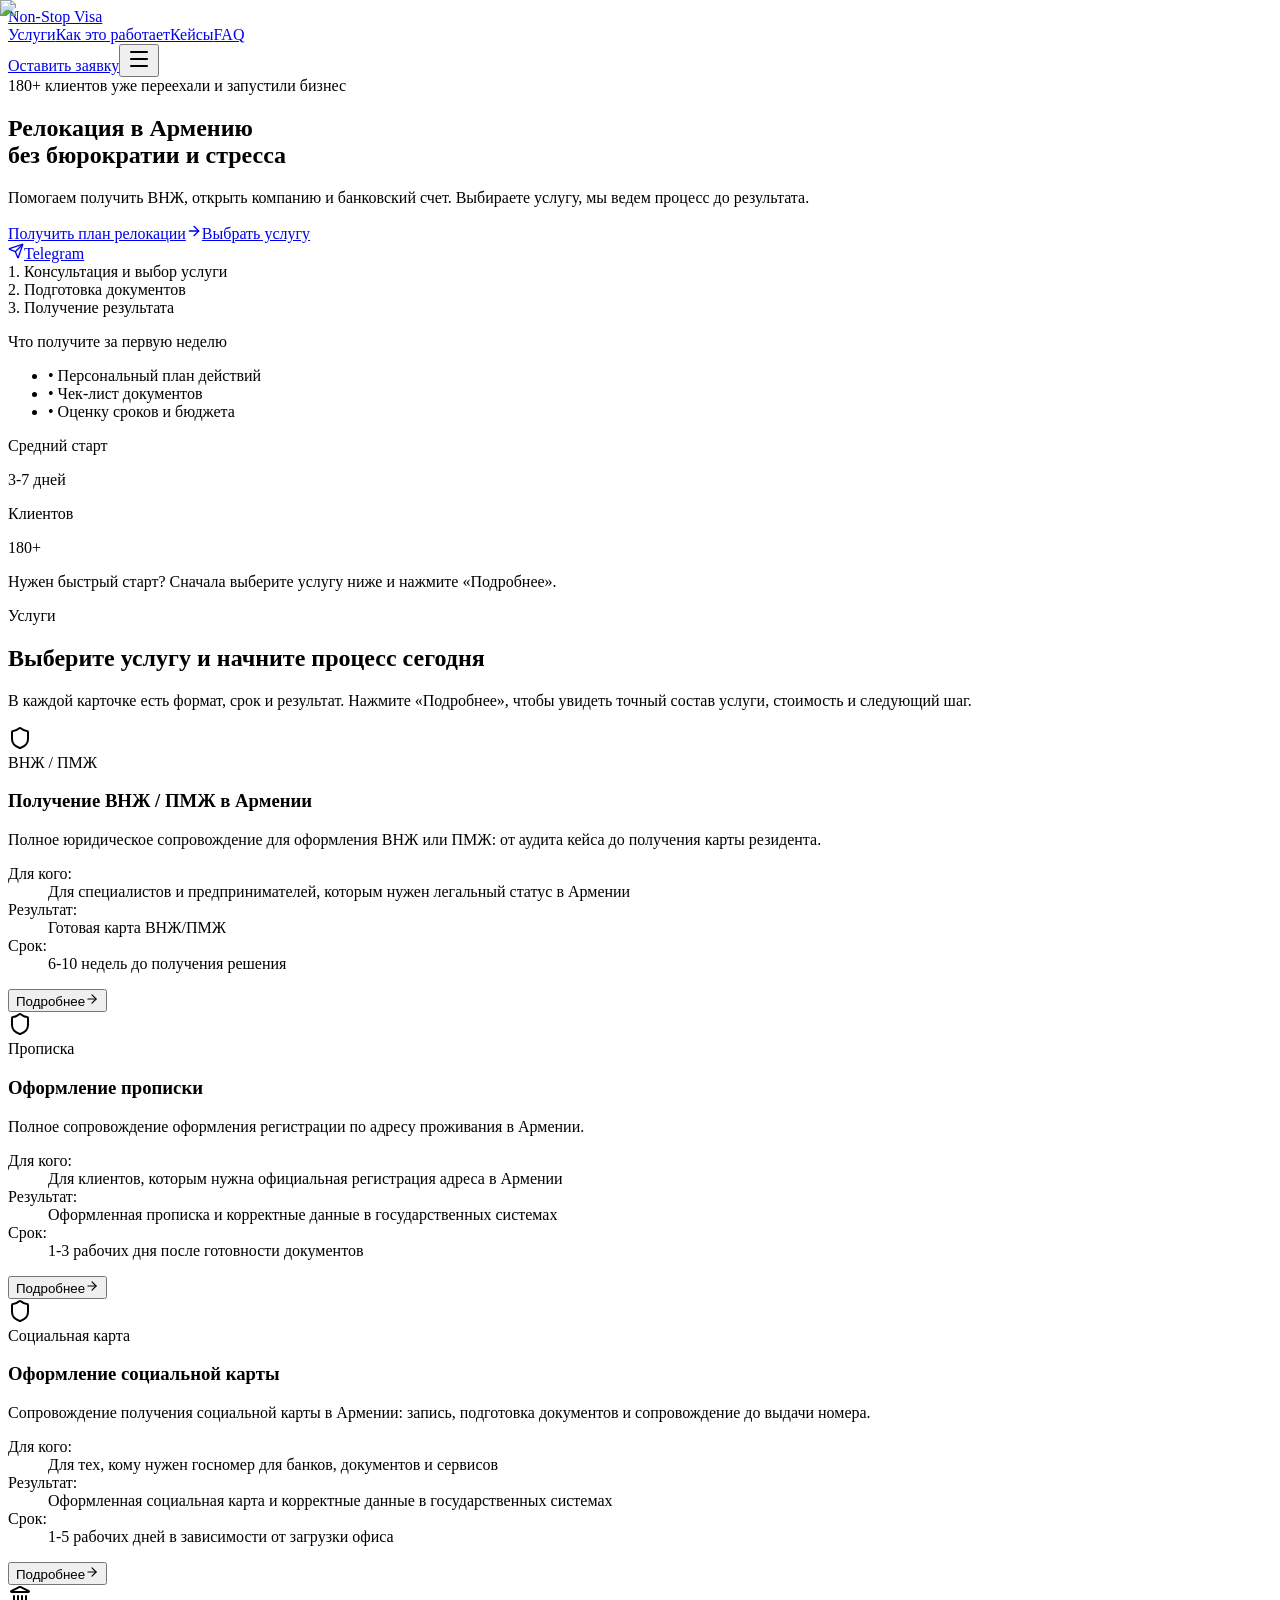
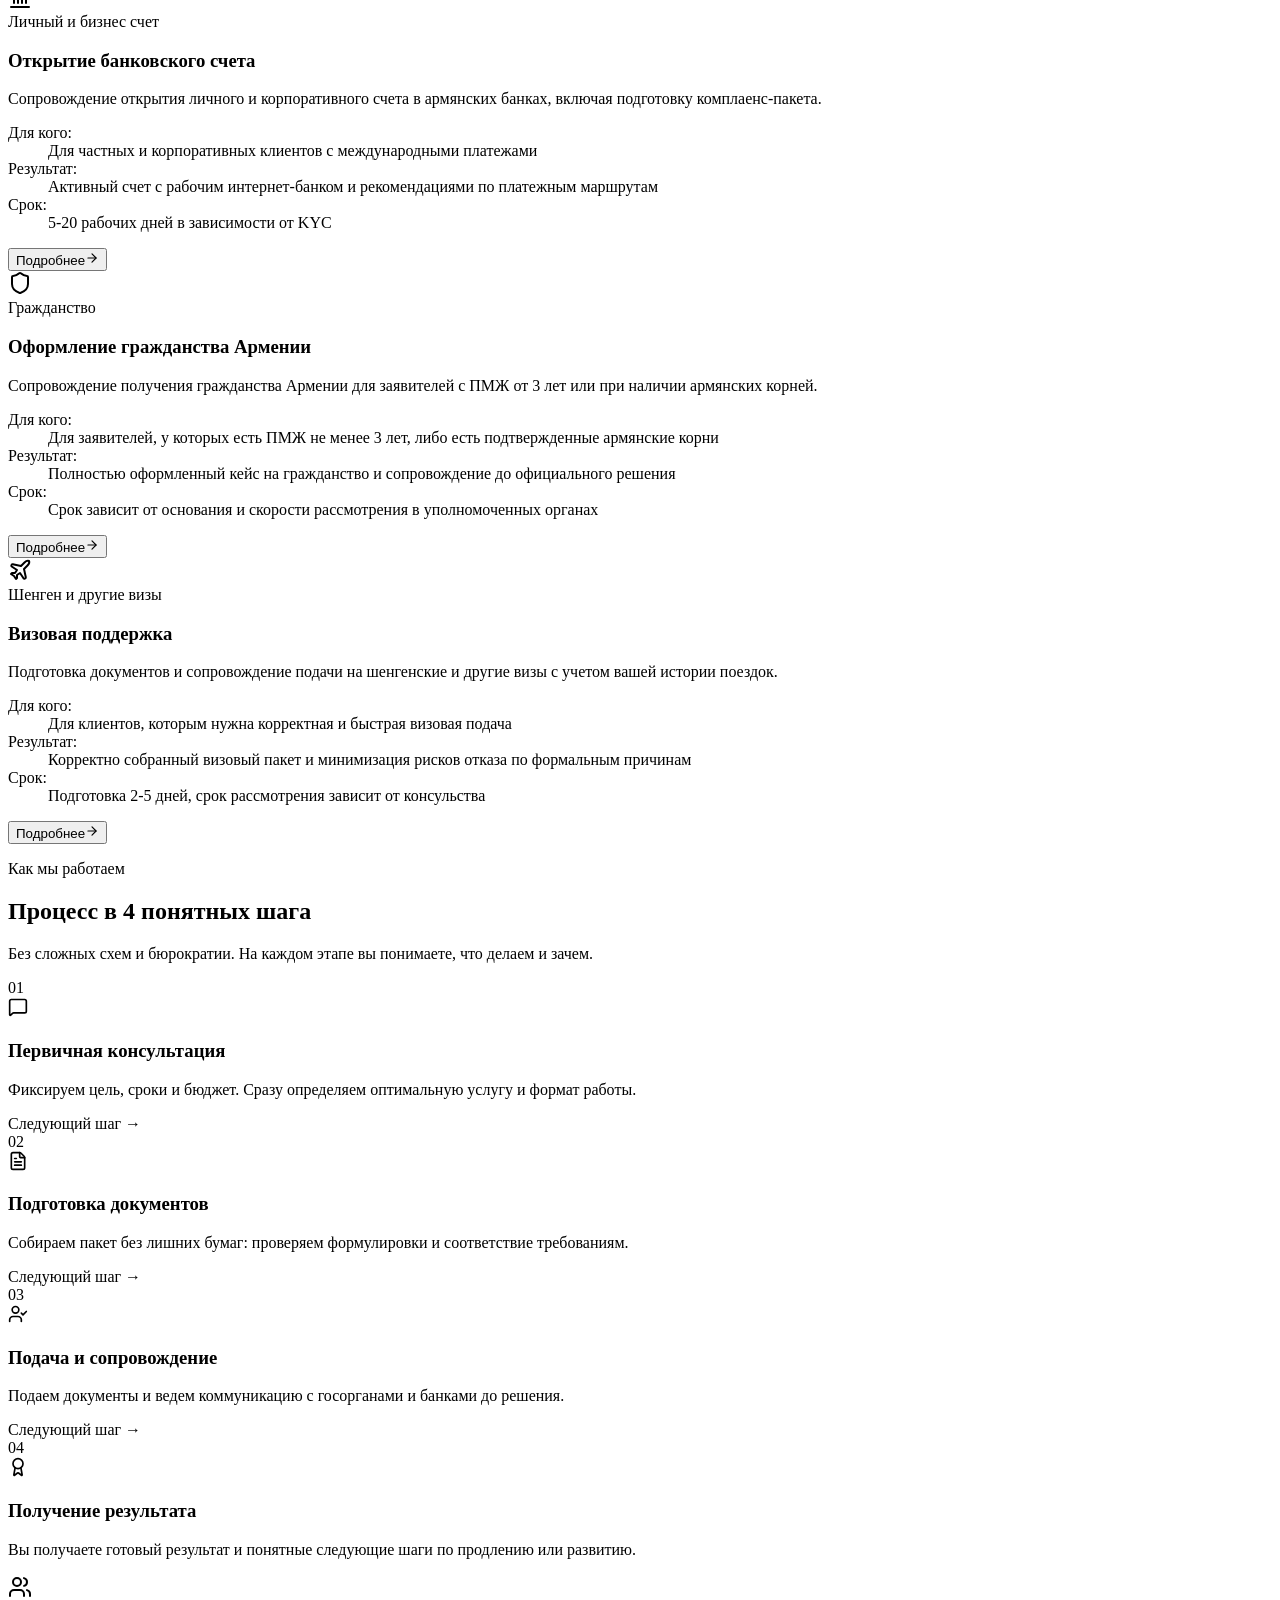
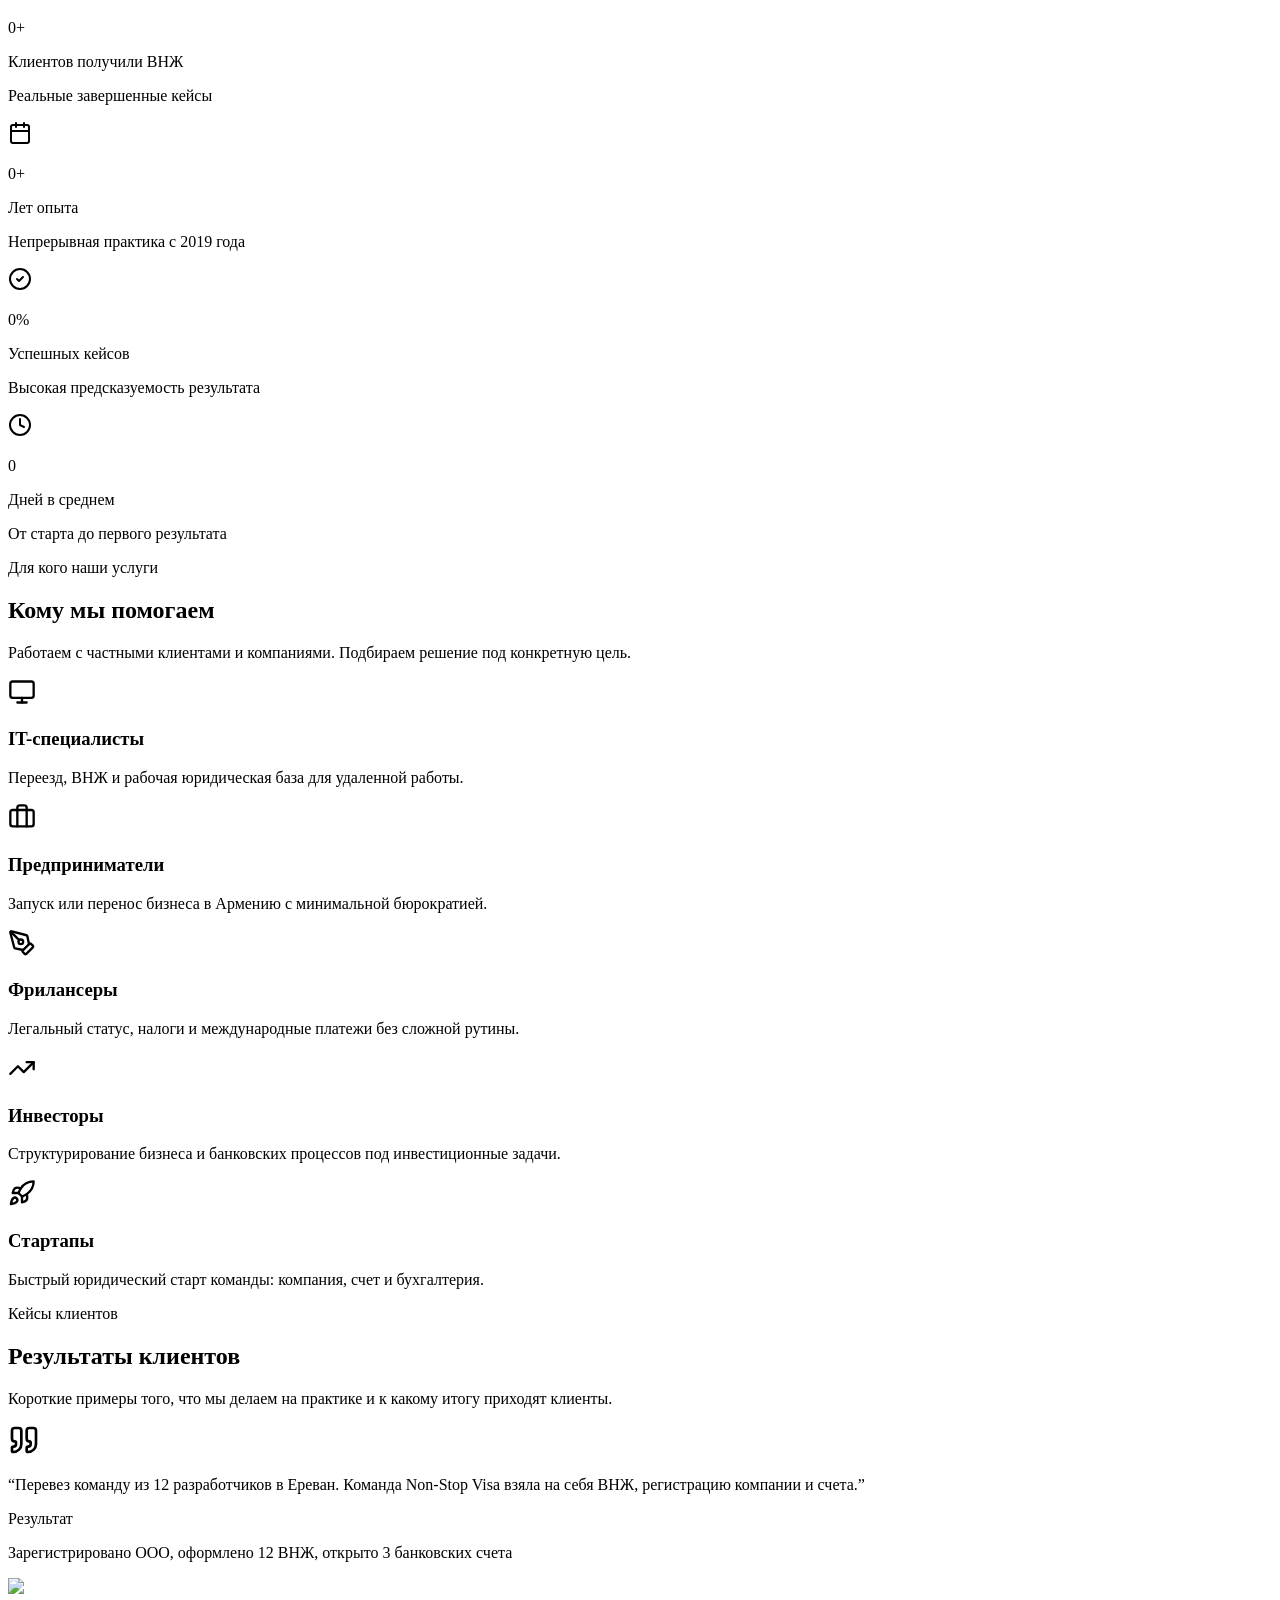
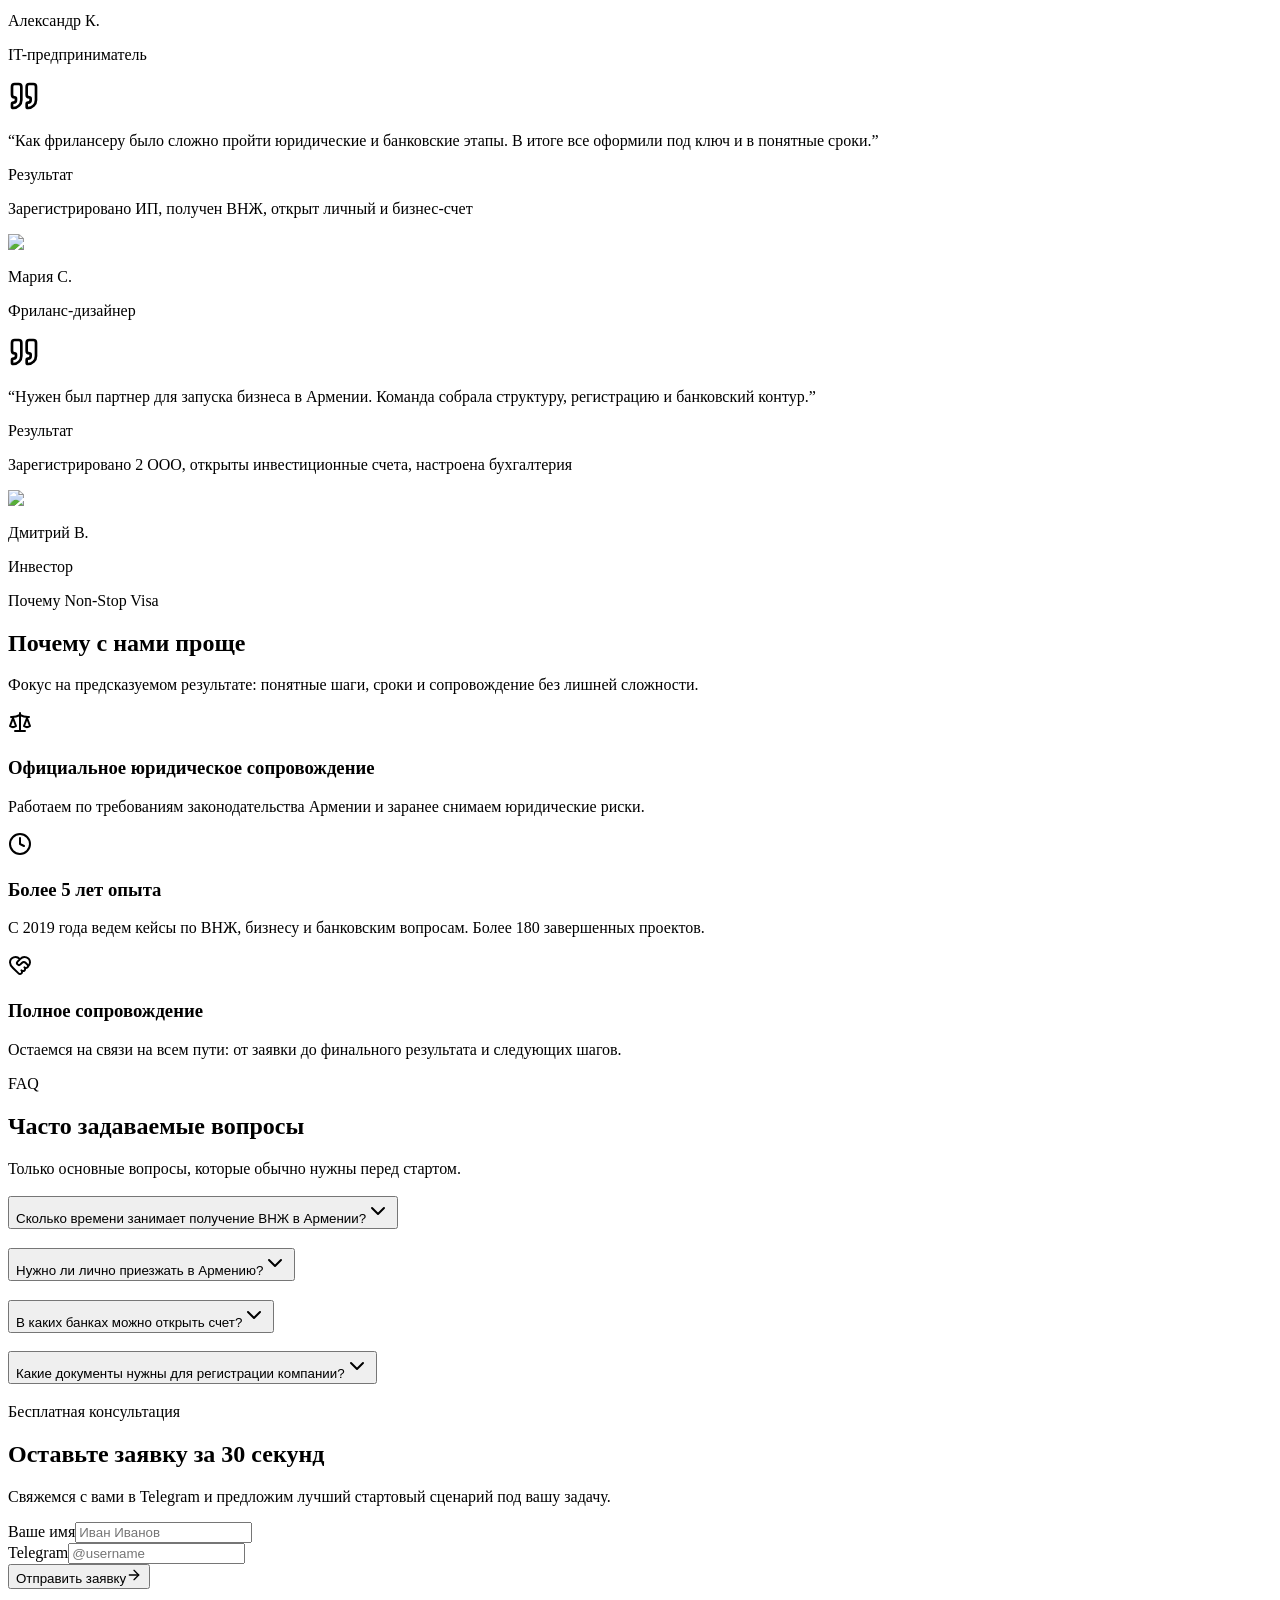
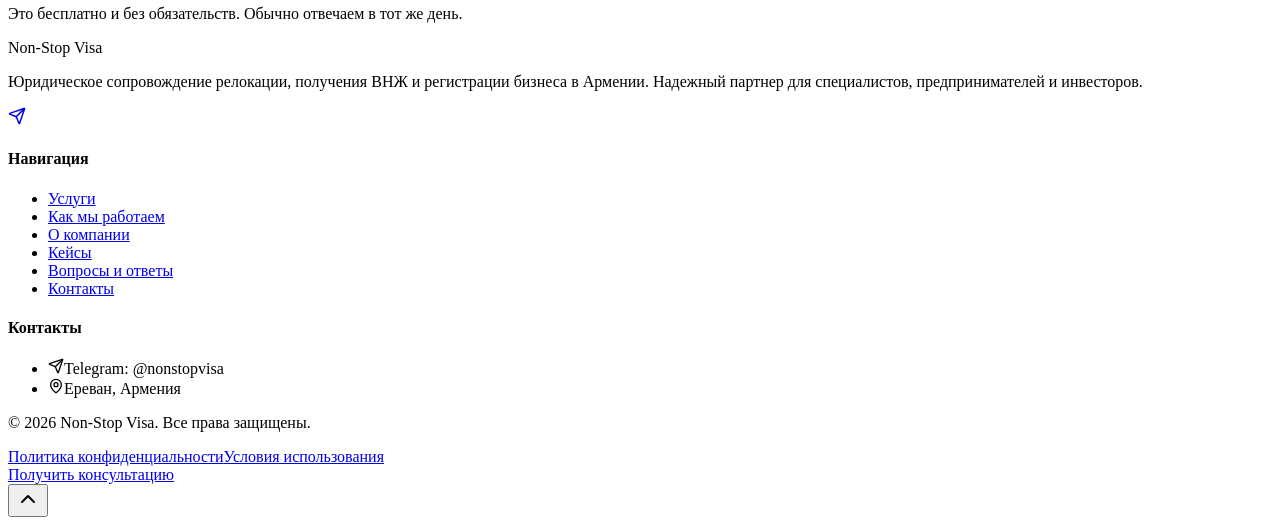
==== commit e2781803: "contacts 3" ====
--- a/out/index.html
+++ b/out/index.html
@@ -1 +1 @@
-<!DOCTYPE html><!--LR_Ddw7st5VgjKO_cx14j--><html lang="ru" class="inter_57489c72-module__0cCvLG__variable manrope_efca9fea-module__CtnhMq__variable"><head><meta charSet="utf-8"/><meta name="viewport" content="width=device-width, initial-scale=1"/><link rel="preload" href="/_next/static/media/83afe278b6a6bb3c-s.p.3a6ba036.woff2" as="font" crossorigin="" type="font/woff2"/><link rel="preload" href="/_next/static/media/9c72aa0f40e4eef8-s.p.18a48cbc.woff2" as="font" crossorigin="" type="font/woff2"/><link rel="preload" href="/_next/static/media/a343f882a40d2cc9-s.p.71e1367e.woff2" as="font" crossorigin="" type="font/woff2"/><link rel="preload" href="/_next/static/media/d3fe2f289711ac3f-s.p.50575af1.woff2" as="font" crossorigin="" type="font/woff2"/><link rel="preload" as="image" href="/images/hero-yerevan.jpg"/><link rel="stylesheet" href="/_next/static/chunks/5209f16bea8cd8f4.css" data-precedence="next"/><link rel="stylesheet" href="/_next/static/chunks/b834f7e78c398b05.css" data-precedence="next"/><link rel="preload" as="script" fetchPriority="low" href="/_next/static/chunks/eed7ea77a4076d28.js"/><script src="/_next/static/chunks/82abf2d65f5428ae.js" async=""></script><script src="/_next/static/chunks/aee6c7720838f8a2.js" async=""></script><script src="/_next/static/chunks/a9c23770ec4804e4.js" async=""></script><script src="/_next/static/chunks/turbopack-0969852fef5b9b93.js" async=""></script><script src="/_next/static/chunks/ff1a16fafef87110.js" async=""></script><script src="/_next/static/chunks/d2be314c3ece3fbe.js" async=""></script><script src="/_next/static/chunks/e4d2ef931ab98387.js" async=""></script><script src="/_next/static/chunks/b901560ab9556031.js" async=""></script><script src="/_next/static/chunks/32a776a58b069df2.js" async=""></script><script src="/_next/static/chunks/c9d3c0b3dfbf67a6.js" async=""></script><meta name="next-size-adjust" content=""/><meta name="theme-color" content="#102040"/><title>Non-Stop Visa</title><meta name="description" content="Relocation and business setup in Armenia"/><link rel="shortcut icon" href="/images/favicon.jpg"/><link rel="icon" href="/images/favicon.jpg"/><link rel="apple-touch-icon" href="/images/favicon.jpg"/><script src="/_next/static/chunks/a6dad97d9634a72d.js" noModule=""></script></head><body class="antialiased"><div hidden=""><!--$--><!--/$--></div><main class="min-h-screen overflow-x-hidden pb-24 md:pb-0"><header class="fixed top-0 left-0 right-0 z-50 transition-all duration-500 bg-transparent py-5"><div class="mx-auto flex max-w-7xl items-center justify-between px-6"><a href="#" class="flex items-center gap-2"><span class="gold-gradient-text text-2xl font-bold tracking-tight">Non-Stop Visa</span></a><nav class="hidden items-center gap-8 md:flex"><a href="#services" class="text-sm font-medium text-foreground/70 transition-colors duration-300 hover:text-primary">Услуги</a><a href="#process" class="text-sm font-medium text-foreground/70 transition-colors duration-300 hover:text-primary">Как это работает</a><a href="#cases" class="text-sm font-medium text-foreground/70 transition-colors duration-300 hover:text-primary">Кейсы</a><a href="#faq" class="text-sm font-medium text-foreground/70 transition-colors duration-300 hover:text-primary">FAQ</a></nav><a href="#contact" class="hidden rounded-lg bg-primary px-5 py-2.5 text-sm font-semibold text-primary-foreground transition-all duration-300 hover:brightness-110 md:inline-flex">Оставить заявку</a><button class="text-foreground md:hidden" aria-label="Открыть меню" aria-expanded="false"><svg xmlns="http://www.w3.org/2000/svg" width="24" height="24" viewBox="0 0 24 24" fill="none" stroke="currentColor" stroke-width="2" stroke-linecap="round" stroke-linejoin="round" class="lucide lucide-menu" aria-hidden="true"><path d="M4 5h16"></path><path d="M4 12h16"></path><path d="M4 19h16"></path></svg></button></div></header><section id="top" class="relative flex min-h-screen items-start overflow-hidden pt-12 sm:pt-16 lg:items-center lg:pt-28"><div class="absolute inset-0"><img alt="Панорама Еревана" decoding="async" data-nimg="fill" class="object-cover" style="position:absolute;height:100%;width:100%;left:0;top:0;right:0;bottom:0;color:transparent" src="/images/hero-yerevan.jpg"/><div class="absolute inset-0 bg-gradient-to-r from-background via-background/90 to-background/40"></div><div class="absolute inset-0 bg-gradient-to-t from-background via-transparent to-background/60"></div></div><div class="relative mx-auto grid max-w-7xl gap-10 px-6 pt-2 pb-16 sm:pt-6 sm:pb-20 lg:grid-cols-2 lg:items-center lg:gap-14 lg:pt-0 lg:pb-24"><div class="flex flex-col gap-7"><div data-animate="true" class="opacity-0" style="animation-delay:0.1s"><div class="mb-6 inline-flex items-center gap-2 rounded-full border border-primary/30 bg-primary/10 px-4 py-1.5"><span class="h-2 w-2 rounded-full bg-primary animate-pulse"></span><span class="text-xs font-medium tracking-wide text-primary uppercase">180+ клиентов уже переехали и запустили бизнес</span></div></div><h1 data-animate="true" class="opacity-0 text-4xl font-bold leading-tight tracking-tight text-foreground sm:text-5xl lg:text-6xl" style="animation-delay:0.3s">Релокация в Армению<br/><span class="gold-gradient-text text-balance">без бюрократии и стресса</span></h1><p data-animate="true" class="opacity-0 max-w-lg text-lg leading-relaxed text-muted-foreground" style="animation-delay:0.5s">Помогаем получить ВНЖ, открыть компанию и банковский счет. Выбираете услугу, мы ведем процесс до результата.</p><div data-animate="true" class="opacity-0 flex flex-wrap items-center gap-4" style="animation-delay:0.7s"><a href="#contact" class="group inline-flex items-center gap-2 rounded-lg bg-primary px-6 py-3.5 text-sm font-semibold text-primary-foreground transition-all duration-300 hover:brightness-110 hover:gap-3">Получить план релокации<svg xmlns="http://www.w3.org/2000/svg" width="16" height="16" viewBox="0 0 24 24" fill="none" stroke="currentColor" stroke-width="2" stroke-linecap="round" stroke-linejoin="round" class="lucide lucide-arrow-right transition-transform group-hover:translate-x-0.5" aria-hidden="true"><path d="M5 12h14"></path><path d="m12 5 7 7-7 7"></path></svg></a><a href="#services" class="inline-flex items-center gap-2 rounded-lg border border-border bg-secondary/50 px-5 py-3.5 text-sm font-medium text-secondary-foreground transition-all duration-300 hover:border-primary/40 hover:bg-secondary">Выбрать услугу</a></div><div data-animate="true" class="opacity-0 flex flex-wrap items-center gap-3 text-sm text-muted-foreground" style="animation-delay:0.9s"><a href="http://t.me/nonstopvisa" target="_blank" rel="noopener noreferrer" class="inline-flex items-center gap-2 rounded-lg border border-border/70 bg-secondary/40 px-4 py-2.5 transition-all duration-300 hover:border-primary/40 hover:bg-secondary"><svg xmlns="http://www.w3.org/2000/svg" width="16" height="16" viewBox="0 0 24 24" fill="none" stroke="currentColor" stroke-width="2" stroke-linecap="round" stroke-linejoin="round" class="lucide lucide-send" aria-hidden="true"><path d="M14.536 21.686a.5.5 0 0 0 .937-.024l6.5-19a.496.496 0 0 0-.635-.635l-19 6.5a.5.5 0 0 0-.024.937l7.93 3.18a2 2 0 0 1 1.112 1.11z"></path><path d="m21.854 2.147-10.94 10.939"></path></svg>Telegram</a></div><div data-animate="true" class="opacity-0 grid gap-2 pt-3 text-sm text-foreground/80 sm:grid-cols-3" style="animation-delay:1.1s"><div class="rounded-lg border border-border/50 bg-card/50 px-4 py-3">1. Консультация и выбор услуги</div><div class="rounded-lg border border-border/50 bg-card/50 px-4 py-3">2. Подготовка документов</div><div class="rounded-lg border border-border/50 bg-card/50 px-4 py-3">3. Получение результата</div></div></div><div data-animate="true" class="opacity-0 hidden lg:flex lg:justify-end" style="animation-delay:0.5s"><div class="w-full max-w-md space-y-4"><div class="glass rounded-2xl p-6"><p class="text-xs font-medium tracking-wider text-primary uppercase">Что получите за первую неделю</p><ul class="mt-4 space-y-2 text-sm leading-relaxed text-muted-foreground"><li>• Персональный план действий</li><li>• Чек-лист документов</li><li>• Оценку сроков и бюджета</li></ul></div><div class="grid grid-cols-2 gap-3"><div class="rounded-xl border border-border/50 bg-card/70 p-4"><p class="text-xs text-muted-foreground">Средний старт</p><p class="mt-1 text-xl font-semibold text-foreground">3-7 дней</p></div><div class="rounded-xl border border-border/50 bg-card/70 p-4"><p class="text-xs text-muted-foreground">Клиентов</p><p class="mt-1 text-xl font-semibold text-foreground">180+</p></div></div><div class="rounded-xl border border-primary/20 bg-primary/5 p-4"><p class="text-sm leading-relaxed text-foreground">Нужен быстрый старт? Сначала выберите услугу ниже и нажмите «Подробнее».</p></div></div></div></div></section><section id="services" class="relative py-24"><div class="mx-auto max-w-7xl px-6"><div class="mb-16 max-w-2xl"><p class="mb-3 text-sm font-semibold tracking-widest text-primary uppercase">Услуги</p><h2 class="text-3xl font-bold tracking-tight text-foreground sm:text-4xl lg:text-5xl">Выберите услугу и<!-- --> <span class="gold-gradient-text">начните процесс сегодня</span></h2><p class="mt-4 text-lg leading-relaxed text-muted-foreground">В каждой карточке есть формат, срок и результат. Нажмите «Подробнее», чтобы увидеть точный состав услуги, стоимость и следующий шаг.</p></div><div class="grid auto-rows-fr gap-6 sm:grid-cols-2 lg:grid-cols-3"><article class="group relative h-full overflow-hidden rounded-xl border border-border/50 bg-card p-6 transition-all duration-500 hover:border-primary/30 hover:bg-card/80 sm:p-8 sm:col-span-2 lg:col-span-1"><div class="absolute -inset-px rounded-xl bg-gradient-to-b from-primary/10 to-transparent opacity-0 transition-opacity duration-500 group-hover:opacity-100"></div><div class="relative flex h-full flex-col"><div class="mb-5 flex items-start justify-between gap-3"><div class="flex h-12 w-12 shrink-0 items-center justify-center rounded-lg bg-primary/10 text-primary transition-colors duration-300 group-hover:bg-primary/20"><svg xmlns="http://www.w3.org/2000/svg" width="24" height="24" viewBox="0 0 24 24" fill="none" stroke="currentColor" stroke-width="2" stroke-linecap="round" stroke-linejoin="round" class="lucide lucide-shield" aria-hidden="true"><path d="M20 13c0 5-3.5 7.5-7.66 8.95a1 1 0 0 1-.67-.01C7.5 20.5 4 18 4 13V6a1 1 0 0 1 1-1c2 0 4.5-1.2 6.24-2.72a1.17 1.17 0 0 1 1.52 0C14.51 3.81 17 5 19 5a1 1 0 0 1 1 1z"></path></svg></div><span title="ВНЖ / ПМЖ" class="max-w-[70%] truncate rounded-full bg-secondary px-3 py-1 text-[10px] font-semibold tracking-wider text-secondary-foreground uppercase">ВНЖ / ПМЖ</span></div><h3 class="text-lg leading-tight font-semibold text-foreground sm:text-xl">Получение ВНЖ / ПМЖ в Армении</h3><p class="mt-2 text-sm leading-relaxed text-muted-foreground sm:text-[15px]">Полное юридическое сопровождение для оформления ВНЖ или ПМЖ: от аудита кейса до получения карты резидента.</p><dl class="mt-4 space-y-2 text-xs leading-relaxed text-muted-foreground sm:text-sm"><div><dt class="inline font-semibold text-foreground/85">Для кого: </dt><dd class="inline">Для специалистов и предпринимателей, которым нужен легальный статус в Армении</dd></div><div><dt class="inline font-semibold text-foreground/85">Результат: </dt><dd class="inline">Готовая карта ВНЖ/ПМЖ</dd></div><div><dt class="inline font-semibold text-foreground/85">Срок: </dt><dd class="inline">6-10 недель до получения решения</dd></div></dl><div class="mt-auto pt-6"><button type="button" class="group/link inline-flex cursor-pointer items-center gap-1.5 text-sm font-medium text-primary transition-all hover:gap-2.5">Подробнее<svg xmlns="http://www.w3.org/2000/svg" width="14" height="14" viewBox="0 0 24 24" fill="none" stroke="currentColor" stroke-width="2" stroke-linecap="round" stroke-linejoin="round" class="lucide lucide-arrow-right transition-transform group-hover/link:translate-x-0.5" aria-hidden="true"><path d="M5 12h14"></path><path d="m12 5 7 7-7 7"></path></svg></button></div></div></article><article class="group relative h-full overflow-hidden rounded-xl border border-border/50 bg-card p-6 transition-all duration-500 hover:border-primary/30 hover:bg-card/80 sm:p-8 "><div class="absolute -inset-px rounded-xl bg-gradient-to-b from-primary/10 to-transparent opacity-0 transition-opacity duration-500 group-hover:opacity-100"></div><div class="relative flex h-full flex-col"><div class="mb-5 flex items-start justify-between gap-3"><div class="flex h-12 w-12 shrink-0 items-center justify-center rounded-lg bg-primary/10 text-primary transition-colors duration-300 group-hover:bg-primary/20"><svg xmlns="http://www.w3.org/2000/svg" width="24" height="24" viewBox="0 0 24 24" fill="none" stroke="currentColor" stroke-width="2" stroke-linecap="round" stroke-linejoin="round" class="lucide lucide-shield" aria-hidden="true"><path d="M20 13c0 5-3.5 7.5-7.66 8.95a1 1 0 0 1-.67-.01C7.5 20.5 4 18 4 13V6a1 1 0 0 1 1-1c2 0 4.5-1.2 6.24-2.72a1.17 1.17 0 0 1 1.52 0C14.51 3.81 17 5 19 5a1 1 0 0 1 1 1z"></path></svg></div><span title="Прописка" class="max-w-[70%] truncate rounded-full bg-secondary px-3 py-1 text-[10px] font-semibold tracking-wider text-secondary-foreground uppercase">Прописка</span></div><h3 class="text-lg leading-tight font-semibold text-foreground sm:text-xl">Оформление прописки</h3><p class="mt-2 text-sm leading-relaxed text-muted-foreground sm:text-[15px]">Полное сопровождение оформления регистрации по адресу проживания в Армении.</p><dl class="mt-4 space-y-2 text-xs leading-relaxed text-muted-foreground sm:text-sm"><div><dt class="inline font-semibold text-foreground/85">Для кого: </dt><dd class="inline">Для клиентов, которым нужна официальная регистрация адреса в Армении</dd></div><div><dt class="inline font-semibold text-foreground/85">Результат: </dt><dd class="inline">Оформленная прописка и корректные данные в государственных системах</dd></div><div><dt class="inline font-semibold text-foreground/85">Срок: </dt><dd class="inline">1-3 рабочих дня после готовности документов</dd></div></dl><div class="mt-auto pt-6"><button type="button" class="group/link inline-flex cursor-pointer items-center gap-1.5 text-sm font-medium text-primary transition-all hover:gap-2.5">Подробнее<svg xmlns="http://www.w3.org/2000/svg" width="14" height="14" viewBox="0 0 24 24" fill="none" stroke="currentColor" stroke-width="2" stroke-linecap="round" stroke-linejoin="round" class="lucide lucide-arrow-right transition-transform group-hover/link:translate-x-0.5" aria-hidden="true"><path d="M5 12h14"></path><path d="m12 5 7 7-7 7"></path></svg></button></div></div></article><article class="group relative h-full overflow-hidden rounded-xl border border-border/50 bg-card p-6 transition-all duration-500 hover:border-primary/30 hover:bg-card/80 sm:p-8 "><div class="absolute -inset-px rounded-xl bg-gradient-to-b from-primary/10 to-transparent opacity-0 transition-opacity duration-500 group-hover:opacity-100"></div><div class="relative flex h-full flex-col"><div class="mb-5 flex items-start justify-between gap-3"><div class="flex h-12 w-12 shrink-0 items-center justify-center rounded-lg bg-primary/10 text-primary transition-colors duration-300 group-hover:bg-primary/20"><svg xmlns="http://www.w3.org/2000/svg" width="24" height="24" viewBox="0 0 24 24" fill="none" stroke="currentColor" stroke-width="2" stroke-linecap="round" stroke-linejoin="round" class="lucide lucide-shield" aria-hidden="true"><path d="M20 13c0 5-3.5 7.5-7.66 8.95a1 1 0 0 1-.67-.01C7.5 20.5 4 18 4 13V6a1 1 0 0 1 1-1c2 0 4.5-1.2 6.24-2.72a1.17 1.17 0 0 1 1.52 0C14.51 3.81 17 5 19 5a1 1 0 0 1 1 1z"></path></svg></div><span title="Социальная карта" class="max-w-[70%] truncate rounded-full bg-secondary px-3 py-1 text-[10px] font-semibold tracking-wider text-secondary-foreground uppercase">Социальная карта</span></div><h3 class="text-lg leading-tight font-semibold text-foreground sm:text-xl">Оформление социальной карты</h3><p class="mt-2 text-sm leading-relaxed text-muted-foreground sm:text-[15px]">Сопровождение получения социальной карты в Армении: запись, подготовка документов и сопровождение до выдачи номера.</p><dl class="mt-4 space-y-2 text-xs leading-relaxed text-muted-foreground sm:text-sm"><div><dt class="inline font-semibold text-foreground/85">Для кого: </dt><dd class="inline">Для тех, кому нужен госномер для банков, документов и сервисов</dd></div><div><dt class="inline font-semibold text-foreground/85">Результат: </dt><dd class="inline">Оформленная социальная карта и корректные данные в государственных системах</dd></div><div><dt class="inline font-semibold text-foreground/85">Срок: </dt><dd class="inline">1-5 рабочих дней в зависимости от загрузки офиса</dd></div></dl><div class="mt-auto pt-6"><button type="button" class="group/link inline-flex cursor-pointer items-center gap-1.5 text-sm font-medium text-primary transition-all hover:gap-2.5">Подробнее<svg xmlns="http://www.w3.org/2000/svg" width="14" height="14" viewBox="0 0 24 24" fill="none" stroke="currentColor" stroke-width="2" stroke-linecap="round" stroke-linejoin="round" class="lucide lucide-arrow-right transition-transform group-hover/link:translate-x-0.5" aria-hidden="true"><path d="M5 12h14"></path><path d="m12 5 7 7-7 7"></path></svg></button></div></div></article><article class="group relative h-full overflow-hidden rounded-xl border border-border/50 bg-card p-6 transition-all duration-500 hover:border-primary/30 hover:bg-card/80 sm:p-8 "><div class="absolute -inset-px rounded-xl bg-gradient-to-b from-primary/10 to-transparent opacity-0 transition-opacity duration-500 group-hover:opacity-100"></div><div class="relative flex h-full flex-col"><div class="mb-5 flex items-start justify-between gap-3"><div class="flex h-12 w-12 shrink-0 items-center justify-center rounded-lg bg-primary/10 text-primary transition-colors duration-300 group-hover:bg-primary/20"><svg xmlns="http://www.w3.org/2000/svg" width="24" height="24" viewBox="0 0 24 24" fill="none" stroke="currentColor" stroke-width="2" stroke-linecap="round" stroke-linejoin="round" class="lucide lucide-landmark" aria-hidden="true"><path d="M10 18v-7"></path><path d="M11.12 2.198a2 2 0 0 1 1.76.006l7.866 3.847c.476.233.31.949-.22.949H3.474c-.53 0-.695-.716-.22-.949z"></path><path d="M14 18v-7"></path><path d="M18 18v-7"></path><path d="M3 22h18"></path><path d="M6 18v-7"></path></svg></div><span title="Личный и бизнес счет" class="max-w-[70%] truncate rounded-full bg-secondary px-3 py-1 text-[10px] font-semibold tracking-wider text-secondary-foreground uppercase">Личный и бизнес счет</span></div><h3 class="text-lg leading-tight font-semibold text-foreground sm:text-xl">Открытие банковского счета</h3><p class="mt-2 text-sm leading-relaxed text-muted-foreground sm:text-[15px]">Сопровождение открытия личного и корпоративного счета в армянских банках, включая подготовку комплаенс-пакета.</p><dl class="mt-4 space-y-2 text-xs leading-relaxed text-muted-foreground sm:text-sm"><div><dt class="inline font-semibold text-foreground/85">Для кого: </dt><dd class="inline">Для частных и корпоративных клиентов с международными платежами</dd></div><div><dt class="inline font-semibold text-foreground/85">Результат: </dt><dd class="inline">Активный счет с рабочим интернет-банком и рекомендациями по платежным маршрутам</dd></div><div><dt class="inline font-semibold text-foreground/85">Срок: </dt><dd class="inline">5-20 рабочих дней в зависимости от KYC</dd></div></dl><div class="mt-auto pt-6"><button type="button" class="group/link inline-flex cursor-pointer items-center gap-1.5 text-sm font-medium text-primary transition-all hover:gap-2.5">Подробнее<svg xmlns="http://www.w3.org/2000/svg" width="14" height="14" viewBox="0 0 24 24" fill="none" stroke="currentColor" stroke-width="2" stroke-linecap="round" stroke-linejoin="round" class="lucide lucide-arrow-right transition-transform group-hover/link:translate-x-0.5" aria-hidden="true"><path d="M5 12h14"></path><path d="m12 5 7 7-7 7"></path></svg></button></div></div></article><article class="group relative h-full overflow-hidden rounded-xl border border-border/50 bg-card p-6 transition-all duration-500 hover:border-primary/30 hover:bg-card/80 sm:p-8 "><div class="absolute -inset-px rounded-xl bg-gradient-to-b from-primary/10 to-transparent opacity-0 transition-opacity duration-500 group-hover:opacity-100"></div><div class="relative flex h-full flex-col"><div class="mb-5 flex items-start justify-between gap-3"><div class="flex h-12 w-12 shrink-0 items-center justify-center rounded-lg bg-primary/10 text-primary transition-colors duration-300 group-hover:bg-primary/20"><svg xmlns="http://www.w3.org/2000/svg" width="24" height="24" viewBox="0 0 24 24" fill="none" stroke="currentColor" stroke-width="2" stroke-linecap="round" stroke-linejoin="round" class="lucide lucide-shield" aria-hidden="true"><path d="M20 13c0 5-3.5 7.5-7.66 8.95a1 1 0 0 1-.67-.01C7.5 20.5 4 18 4 13V6a1 1 0 0 1 1-1c2 0 4.5-1.2 6.24-2.72a1.17 1.17 0 0 1 1.52 0C14.51 3.81 17 5 19 5a1 1 0 0 1 1 1z"></path></svg></div><span title="Гражданство" class="max-w-[70%] truncate rounded-full bg-secondary px-3 py-1 text-[10px] font-semibold tracking-wider text-secondary-foreground uppercase">Гражданство</span></div><h3 class="text-lg leading-tight font-semibold text-foreground sm:text-xl">Оформление гражданства Армении</h3><p class="mt-2 text-sm leading-relaxed text-muted-foreground sm:text-[15px]">Сопровождение получения гражданства Армении для заявителей с ПМЖ от 3 лет или при наличии армянских корней.</p><dl class="mt-4 space-y-2 text-xs leading-relaxed text-muted-foreground sm:text-sm"><div><dt class="inline font-semibold text-foreground/85">Для кого: </dt><dd class="inline">Для заявителей, у которых есть ПМЖ не менее 3 лет, либо есть подтвержденные армянские корни</dd></div><div><dt class="inline font-semibold text-foreground/85">Результат: </dt><dd class="inline">Полностью оформленный кейс на гражданство и сопровождение до официального решения</dd></div><div><dt class="inline font-semibold text-foreground/85">Срок: </dt><dd class="inline">Срок зависит от основания и скорости рассмотрения в уполномоченных органах</dd></div></dl><div class="mt-auto pt-6"><button type="button" class="group/link inline-flex cursor-pointer items-center gap-1.5 text-sm font-medium text-primary transition-all hover:gap-2.5">Подробнее<svg xmlns="http://www.w3.org/2000/svg" width="14" height="14" viewBox="0 0 24 24" fill="none" stroke="currentColor" stroke-width="2" stroke-linecap="round" stroke-linejoin="round" class="lucide lucide-arrow-right transition-transform group-hover/link:translate-x-0.5" aria-hidden="true"><path d="M5 12h14"></path><path d="m12 5 7 7-7 7"></path></svg></button></div></div></article><article class="group relative h-full overflow-hidden rounded-xl border border-border/50 bg-card p-6 transition-all duration-500 hover:border-primary/30 hover:bg-card/80 sm:p-8 "><div class="absolute -inset-px rounded-xl bg-gradient-to-b from-primary/10 to-transparent opacity-0 transition-opacity duration-500 group-hover:opacity-100"></div><div class="relative flex h-full flex-col"><div class="mb-5 flex items-start justify-between gap-3"><div class="flex h-12 w-12 shrink-0 items-center justify-center rounded-lg bg-primary/10 text-primary transition-colors duration-300 group-hover:bg-primary/20"><svg xmlns="http://www.w3.org/2000/svg" width="24" height="24" viewBox="0 0 24 24" fill="none" stroke="currentColor" stroke-width="2" stroke-linecap="round" stroke-linejoin="round" class="lucide lucide-plane" aria-hidden="true"><path d="M17.8 19.2 16 11l3.5-3.5C21 6 21.5 4 21 3c-1-.5-3 0-4.5 1.5L13 8 4.8 6.2c-.5-.1-.9.1-1.1.5l-.3.5c-.2.5-.1 1 .3 1.3L9 12l-2 3H4l-1 1 3 2 2 3 1-1v-3l3-2 3.5 5.3c.3.4.8.5 1.3.3l.5-.2c.4-.3.6-.7.5-1.2z"></path></svg></div><span title="Шенген и другие визы" class="max-w-[70%] truncate rounded-full bg-secondary px-3 py-1 text-[10px] font-semibold tracking-wider text-secondary-foreground uppercase">Шенген и другие визы</span></div><h3 class="text-lg leading-tight font-semibold text-foreground sm:text-xl">Визовая поддержка</h3><p class="mt-2 text-sm leading-relaxed text-muted-foreground sm:text-[15px]">Подготовка документов и сопровождение подачи на шенгенские и другие визы с учетом вашей истории поездок.</p><dl class="mt-4 space-y-2 text-xs leading-relaxed text-muted-foreground sm:text-sm"><div><dt class="inline font-semibold text-foreground/85">Для кого: </dt><dd class="inline">Для клиентов, которым нужна корректная и быстрая визовая подача</dd></div><div><dt class="inline font-semibold text-foreground/85">Результат: </dt><dd class="inline">Корректно собранный визовый пакет и минимизация рисков отказа по формальным причинам</dd></div><div><dt class="inline font-semibold text-foreground/85">Срок: </dt><dd class="inline">Подготовка 2-5 дней, срок рассмотрения зависит от консульства</dd></div></dl><div class="mt-auto pt-6"><button type="button" class="group/link inline-flex cursor-pointer items-center gap-1.5 text-sm font-medium text-primary transition-all hover:gap-2.5">Подробнее<svg xmlns="http://www.w3.org/2000/svg" width="14" height="14" viewBox="0 0 24 24" fill="none" stroke="currentColor" stroke-width="2" stroke-linecap="round" stroke-linejoin="round" class="lucide lucide-arrow-right transition-transform group-hover/link:translate-x-0.5" aria-hidden="true"><path d="M5 12h14"></path><path d="m12 5 7 7-7 7"></path></svg></button></div></div></article></div></div></section><section id="process" class="relative py-24"><div class="mx-auto max-w-7xl px-6"><div class="mb-16 text-center"><p class="mb-3 text-sm font-semibold tracking-widest text-primary uppercase">Как мы работаем</p><h2 class="text-3xl font-bold tracking-tight text-foreground sm:text-4xl lg:text-5xl">Процесс в 4 понятных шага</h2><p class="mx-auto mt-4 max-w-2xl text-lg leading-relaxed text-muted-foreground">Без сложных схем и бюрократии. На каждом этапе вы понимаете, что делаем и зачем.</p></div><div class="relative"><div class="absolute left-1/2 top-0 hidden h-full w-px -translate-x-1/2 bg-gradient-to-b from-transparent via-primary/30 to-transparent lg:block"></div><div class="grid gap-8 lg:grid-cols-4"><div class="group relative"><div class="absolute left-1/2 -top-4 hidden h-3 w-3 -translate-x-1/2 rounded-full border-2 border-primary bg-background lg:block"></div><div class="flex h-full flex-col rounded-xl border border-border/50 bg-card p-8 transition-all duration-500 hover:border-primary/30"><div class="mb-6 flex items-center gap-4"><span class="gold-gradient-text text-4xl font-bold opacity-60">01</span><div class="h-px flex-1 bg-border/50"></div><div class="flex h-10 w-10 items-center justify-center rounded-lg bg-primary/10 text-primary"><svg xmlns="http://www.w3.org/2000/svg" width="20" height="20" viewBox="0 0 24 24" fill="none" stroke="currentColor" stroke-width="2" stroke-linecap="round" stroke-linejoin="round" class="lucide lucide-message-square" aria-hidden="true"><path d="M22 17a2 2 0 0 1-2 2H6.828a2 2 0 0 0-1.414.586l-2.202 2.202A.71.71 0 0 1 2 21.286V5a2 2 0 0 1 2-2h16a2 2 0 0 1 2 2z"></path></svg></div></div><h3 class="text-xl font-semibold text-foreground">Первичная консультация</h3><p class="mt-3 flex-1 text-sm leading-relaxed text-muted-foreground">Фиксируем цель, сроки и бюджет. Сразу определяем оптимальную услугу и формат работы.</p><div class="mt-4 text-xs font-medium text-primary/50 lg:hidden">Следующий шаг →</div></div></div><div class="group relative"><div class="absolute left-1/2 -top-4 hidden h-3 w-3 -translate-x-1/2 rounded-full border-2 border-primary bg-background lg:block"></div><div class="flex h-full flex-col rounded-xl border border-border/50 bg-card p-8 transition-all duration-500 hover:border-primary/30"><div class="mb-6 flex items-center gap-4"><span class="gold-gradient-text text-4xl font-bold opacity-60">02</span><div class="h-px flex-1 bg-border/50"></div><div class="flex h-10 w-10 items-center justify-center rounded-lg bg-primary/10 text-primary"><svg xmlns="http://www.w3.org/2000/svg" width="20" height="20" viewBox="0 0 24 24" fill="none" stroke="currentColor" stroke-width="2" stroke-linecap="round" stroke-linejoin="round" class="lucide lucide-file-text" aria-hidden="true"><path d="M6 22a2 2 0 0 1-2-2V4a2 2 0 0 1 2-2h8a2.4 2.4 0 0 1 1.704.706l3.588 3.588A2.4 2.4 0 0 1 20 8v12a2 2 0 0 1-2 2z"></path><path d="M14 2v5a1 1 0 0 0 1 1h5"></path><path d="M10 9H8"></path><path d="M16 13H8"></path><path d="M16 17H8"></path></svg></div></div><h3 class="text-xl font-semibold text-foreground">Подготовка документов</h3><p class="mt-3 flex-1 text-sm leading-relaxed text-muted-foreground">Собираем пакет без лишних бумаг: проверяем формулировки и соответствие требованиям.</p><div class="mt-4 text-xs font-medium text-primary/50 lg:hidden">Следующий шаг →</div></div></div><div class="group relative"><div class="absolute left-1/2 -top-4 hidden h-3 w-3 -translate-x-1/2 rounded-full border-2 border-primary bg-background lg:block"></div><div class="flex h-full flex-col rounded-xl border border-border/50 bg-card p-8 transition-all duration-500 hover:border-primary/30"><div class="mb-6 flex items-center gap-4"><span class="gold-gradient-text text-4xl font-bold opacity-60">03</span><div class="h-px flex-1 bg-border/50"></div><div class="flex h-10 w-10 items-center justify-center rounded-lg bg-primary/10 text-primary"><svg xmlns="http://www.w3.org/2000/svg" width="20" height="20" viewBox="0 0 24 24" fill="none" stroke="currentColor" stroke-width="2" stroke-linecap="round" stroke-linejoin="round" class="lucide lucide-user-check" aria-hidden="true"><path d="m16 11 2 2 4-4"></path><path d="M16 21v-2a4 4 0 0 0-4-4H6a4 4 0 0 0-4 4v2"></path><circle cx="9" cy="7" r="4"></circle></svg></div></div><h3 class="text-xl font-semibold text-foreground">Подача и сопровождение</h3><p class="mt-3 flex-1 text-sm leading-relaxed text-muted-foreground">Подаем документы и ведем коммуникацию с госорганами и банками до решения.</p><div class="mt-4 text-xs font-medium text-primary/50 lg:hidden">Следующий шаг →</div></div></div><div class="group relative"><div class="absolute left-1/2 -top-4 hidden h-3 w-3 -translate-x-1/2 rounded-full border-2 border-primary bg-background lg:block"></div><div class="flex h-full flex-col rounded-xl border border-border/50 bg-card p-8 transition-all duration-500 hover:border-primary/30"><div class="mb-6 flex items-center gap-4"><span class="gold-gradient-text text-4xl font-bold opacity-60">04</span><div class="h-px flex-1 bg-border/50"></div><div class="flex h-10 w-10 items-center justify-center rounded-lg bg-primary/10 text-primary"><svg xmlns="http://www.w3.org/2000/svg" width="20" height="20" viewBox="0 0 24 24" fill="none" stroke="currentColor" stroke-width="2" stroke-linecap="round" stroke-linejoin="round" class="lucide lucide-award" aria-hidden="true"><path d="m15.477 12.89 1.515 8.526a.5.5 0 0 1-.81.47l-3.58-2.687a1 1 0 0 0-1.197 0l-3.586 2.686a.5.5 0 0 1-.81-.469l1.514-8.526"></path><circle cx="12" cy="8" r="6"></circle></svg></div></div><h3 class="text-xl font-semibold text-foreground">Получение результата</h3><p class="mt-3 flex-1 text-sm leading-relaxed text-muted-foreground">Вы получаете готовый результат и понятные следующие шаги по продлению или развитию.</p></div></div></div></div></div></section><section class="relative py-20"><div class="absolute inset-0 bg-gradient-to-b from-background via-surface to-background"></div><div class="relative mx-auto grid max-w-7xl grid-cols-2 gap-6 px-6 lg:grid-cols-4"><div class="group glass rounded-xl p-6 text-center transition-all duration-500 hover:border-primary/30" style="animation-delay:0s"><div class="mx-auto mb-4 flex h-12 w-12 items-center justify-center rounded-lg bg-primary/10 text-primary transition-colors group-hover:bg-primary/20"><svg xmlns="http://www.w3.org/2000/svg" width="24" height="24" viewBox="0 0 24 24" fill="none" stroke="currentColor" stroke-width="2" stroke-linecap="round" stroke-linejoin="round" class="lucide lucide-users" aria-hidden="true"><path d="M16 21v-2a4 4 0 0 0-4-4H6a4 4 0 0 0-4 4v2"></path><path d="M16 3.128a4 4 0 0 1 0 7.744"></path><path d="M22 21v-2a4 4 0 0 0-3-3.87"></path><circle cx="9" cy="7" r="4"></circle></svg></div><p class="text-3xl font-bold text-foreground lg:text-4xl"><span>0<!-- -->+</span></p><p class="mt-1 text-sm font-semibold text-foreground/80">Клиентов получили ВНЖ</p><p class="mt-1 text-xs text-muted-foreground">Реальные завершенные кейсы</p></div><div class="group glass rounded-xl p-6 text-center transition-all duration-500 hover:border-primary/30" style="animation-delay:0.15s"><div class="mx-auto mb-4 flex h-12 w-12 items-center justify-center rounded-lg bg-primary/10 text-primary transition-colors group-hover:bg-primary/20"><svg xmlns="http://www.w3.org/2000/svg" width="24" height="24" viewBox="0 0 24 24" fill="none" stroke="currentColor" stroke-width="2" stroke-linecap="round" stroke-linejoin="round" class="lucide lucide-calendar" aria-hidden="true"><path d="M8 2v4"></path><path d="M16 2v4"></path><rect width="18" height="18" x="3" y="4" rx="2"></rect><path d="M3 10h18"></path></svg></div><p class="text-3xl font-bold text-foreground lg:text-4xl"><span>0<!-- -->+</span></p><p class="mt-1 text-sm font-semibold text-foreground/80">Лет опыта</p><p class="mt-1 text-xs text-muted-foreground">Непрерывная практика с 2019 года</p></div><div class="group glass rounded-xl p-6 text-center transition-all duration-500 hover:border-primary/30" style="animation-delay:0.3s"><div class="mx-auto mb-4 flex h-12 w-12 items-center justify-center rounded-lg bg-primary/10 text-primary transition-colors group-hover:bg-primary/20"><svg xmlns="http://www.w3.org/2000/svg" width="24" height="24" viewBox="0 0 24 24" fill="none" stroke="currentColor" stroke-width="2" stroke-linecap="round" stroke-linejoin="round" class="lucide lucide-circle-check" aria-hidden="true"><circle cx="12" cy="12" r="10"></circle><path d="m9 12 2 2 4-4"></path></svg></div><p class="text-3xl font-bold text-foreground lg:text-4xl"><span>0<!-- -->%</span></p><p class="mt-1 text-sm font-semibold text-foreground/80">Успешных кейсов</p><p class="mt-1 text-xs text-muted-foreground">Высокая предсказуемость результата</p></div><div class="group glass rounded-xl p-6 text-center transition-all duration-500 hover:border-primary/30" style="animation-delay:0.44999999999999996s"><div class="mx-auto mb-4 flex h-12 w-12 items-center justify-center rounded-lg bg-primary/10 text-primary transition-colors group-hover:bg-primary/20"><svg xmlns="http://www.w3.org/2000/svg" width="24" height="24" viewBox="0 0 24 24" fill="none" stroke="currentColor" stroke-width="2" stroke-linecap="round" stroke-linejoin="round" class="lucide lucide-clock" aria-hidden="true"><path d="M12 6v6l4 2"></path><circle cx="12" cy="12" r="10"></circle></svg></div><p class="text-3xl font-bold text-foreground lg:text-4xl"><span>0</span></p><p class="mt-1 text-sm font-semibold text-foreground/80">Дней в среднем</p><p class="mt-1 text-xs text-muted-foreground">От старта до первого результата</p></div></div></section><section class="relative py-24"><div class="absolute inset-0 bg-gradient-to-b from-background via-surface/50 to-background"></div><div class="relative mx-auto max-w-7xl px-6"><div class="mb-16 text-center"><p class="mb-3 text-sm font-semibold tracking-widest text-primary uppercase">Для кого наши услуги</p><h2 class="text-3xl font-bold tracking-tight text-foreground sm:text-4xl lg:text-5xl">Кому мы помогаем</h2><p class="mx-auto mt-4 max-w-2xl text-lg leading-relaxed text-muted-foreground">Работаем с частными клиентами и компаниями. Подбираем решение под конкретную цель.</p></div><div class="grid gap-6 sm:grid-cols-2 lg:grid-cols-5"><div class="group flex flex-col items-center rounded-xl border border-border/50 bg-card p-6 text-center transition-all duration-500 hover:border-primary/30 hover:bg-card/80"><div class="mb-4 flex h-14 w-14 items-center justify-center rounded-xl bg-primary/10 text-primary transition-all duration-300 group-hover:bg-primary/20 group-hover:scale-110"><svg xmlns="http://www.w3.org/2000/svg" width="28" height="28" viewBox="0 0 24 24" fill="none" stroke="currentColor" stroke-width="2" stroke-linecap="round" stroke-linejoin="round" class="lucide lucide-monitor" aria-hidden="true"><rect width="20" height="14" x="2" y="3" rx="2"></rect><line x1="8" x2="16" y1="21" y2="21"></line><line x1="12" x2="12" y1="17" y2="21"></line></svg></div><h3 class="text-base font-semibold text-foreground">IT-специалисты</h3><p class="mt-2 text-xs leading-relaxed text-muted-foreground">Переезд, ВНЖ и рабочая юридическая база для удаленной работы.</p></div><div class="group flex flex-col items-center rounded-xl border border-border/50 bg-card p-6 text-center transition-all duration-500 hover:border-primary/30 hover:bg-card/80"><div class="mb-4 flex h-14 w-14 items-center justify-center rounded-xl bg-primary/10 text-primary transition-all duration-300 group-hover:bg-primary/20 group-hover:scale-110"><svg xmlns="http://www.w3.org/2000/svg" width="28" height="28" viewBox="0 0 24 24" fill="none" stroke="currentColor" stroke-width="2" stroke-linecap="round" stroke-linejoin="round" class="lucide lucide-briefcase" aria-hidden="true"><path d="M16 20V4a2 2 0 0 0-2-2h-4a2 2 0 0 0-2 2v16"></path><rect width="20" height="14" x="2" y="6" rx="2"></rect></svg></div><h3 class="text-base font-semibold text-foreground">Предприниматели</h3><p class="mt-2 text-xs leading-relaxed text-muted-foreground">Запуск или перенос бизнеса в Армению с минимальной бюрократией.</p></div><div class="group flex flex-col items-center rounded-xl border border-border/50 bg-card p-6 text-center transition-all duration-500 hover:border-primary/30 hover:bg-card/80"><div class="mb-4 flex h-14 w-14 items-center justify-center rounded-xl bg-primary/10 text-primary transition-all duration-300 group-hover:bg-primary/20 group-hover:scale-110"><svg xmlns="http://www.w3.org/2000/svg" width="28" height="28" viewBox="0 0 24 24" fill="none" stroke="currentColor" stroke-width="2" stroke-linecap="round" stroke-linejoin="round" class="lucide lucide-pen-tool" aria-hidden="true"><path d="M15.707 21.293a1 1 0 0 1-1.414 0l-1.586-1.586a1 1 0 0 1 0-1.414l5.586-5.586a1 1 0 0 1 1.414 0l1.586 1.586a1 1 0 0 1 0 1.414z"></path><path d="m18 13-1.375-6.874a1 1 0 0 0-.746-.776L3.235 2.028a1 1 0 0 0-1.207 1.207L5.35 15.879a1 1 0 0 0 .776.746L13 18"></path><path d="m2.3 2.3 7.286 7.286"></path><circle cx="11" cy="11" r="2"></circle></svg></div><h3 class="text-base font-semibold text-foreground">Фрилансеры</h3><p class="mt-2 text-xs leading-relaxed text-muted-foreground">Легальный статус, налоги и международные платежи без сложной рутины.</p></div><div class="group flex flex-col items-center rounded-xl border border-border/50 bg-card p-6 text-center transition-all duration-500 hover:border-primary/30 hover:bg-card/80"><div class="mb-4 flex h-14 w-14 items-center justify-center rounded-xl bg-primary/10 text-primary transition-all duration-300 group-hover:bg-primary/20 group-hover:scale-110"><svg xmlns="http://www.w3.org/2000/svg" width="28" height="28" viewBox="0 0 24 24" fill="none" stroke="currentColor" stroke-width="2" stroke-linecap="round" stroke-linejoin="round" class="lucide lucide-trending-up" aria-hidden="true"><path d="M16 7h6v6"></path><path d="m22 7-8.5 8.5-5-5L2 17"></path></svg></div><h3 class="text-base font-semibold text-foreground">Инвесторы</h3><p class="mt-2 text-xs leading-relaxed text-muted-foreground">Структурирование бизнеса и банковских процессов под инвестиционные задачи.</p></div><div class="group flex flex-col items-center rounded-xl border border-border/50 bg-card p-6 text-center transition-all duration-500 hover:border-primary/30 hover:bg-card/80"><div class="mb-4 flex h-14 w-14 items-center justify-center rounded-xl bg-primary/10 text-primary transition-all duration-300 group-hover:bg-primary/20 group-hover:scale-110"><svg xmlns="http://www.w3.org/2000/svg" width="28" height="28" viewBox="0 0 24 24" fill="none" stroke="currentColor" stroke-width="2" stroke-linecap="round" stroke-linejoin="round" class="lucide lucide-rocket" aria-hidden="true"><path d="M4.5 16.5c-1.5 1.26-2 5-2 5s3.74-.5 5-2c.71-.84.7-2.13-.09-2.91a2.18 2.18 0 0 0-2.91-.09z"></path><path d="m12 15-3-3a22 22 0 0 1 2-3.95A12.88 12.88 0 0 1 22 2c0 2.72-.78 7.5-6 11a22.35 22.35 0 0 1-4 2z"></path><path d="M9 12H4s.55-3.03 2-4c1.62-1.08 5 0 5 0"></path><path d="M12 15v5s3.03-.55 4-2c1.08-1.62 0-5 0-5"></path></svg></div><h3 class="text-base font-semibold text-foreground">Стартапы</h3><p class="mt-2 text-xs leading-relaxed text-muted-foreground">Быстрый юридический старт команды: компания, счет и бухгалтерия.</p></div></div></div></section><section id="cases" class="relative py-24"><div class="mx-auto max-w-7xl px-6"><div class="mb-16 text-center"><p class="mb-3 text-sm font-semibold tracking-widest text-primary uppercase">Кейсы клиентов</p><h2 class="text-3xl font-bold tracking-tight text-foreground sm:text-4xl lg:text-5xl">Результаты клиентов</h2><p class="mx-auto mt-4 max-w-2xl text-lg leading-relaxed text-muted-foreground">Короткие примеры того, что мы делаем на практике и к какому итогу приходят клиенты.</p></div><div class="grid gap-8 lg:grid-cols-3"><div class="group relative overflow-hidden rounded-xl border border-border/50 bg-card transition-all duration-500 hover:border-primary/30"><div class="p-8"><svg xmlns="http://www.w3.org/2000/svg" width="32" height="32" viewBox="0 0 24 24" fill="none" stroke="currentColor" stroke-width="2" stroke-linecap="round" stroke-linejoin="round" class="lucide lucide-quote mb-4 text-primary/30" aria-hidden="true"><path d="M16 3a2 2 0 0 0-2 2v6a2 2 0 0 0 2 2 1 1 0 0 1 1 1v1a2 2 0 0 1-2 2 1 1 0 0 0-1 1v2a1 1 0 0 0 1 1 6 6 0 0 0 6-6V5a2 2 0 0 0-2-2z"></path><path d="M5 3a2 2 0 0 0-2 2v6a2 2 0 0 0 2 2 1 1 0 0 1 1 1v1a2 2 0 0 1-2 2 1 1 0 0 0-1 1v2a1 1 0 0 0 1 1 6 6 0 0 0 6-6V5a2 2 0 0 0-2-2z"></path></svg><p class="leading-relaxed text-foreground/80 text-sm">“<!-- -->Перевез команду из 12 разработчиков в Ереван. Команда Non-Stop Visa взяла на себя ВНЖ, регистрацию компании и счета.<!-- -->”</p><div class="mt-6 rounded-lg bg-primary/5 px-4 py-3 border border-primary/10"><p class="text-xs font-medium text-primary uppercase tracking-wide">Результат</p><p class="mt-1 text-xs text-muted-foreground leading-relaxed">Зарегистрировано ООО, оформлено 12 ВНЖ, открыто 3 банковских счета</p></div></div><div class="border-t border-border/50 px-8 py-5"><div class="flex items-center gap-4"><div class="h-12 w-12 overflow-hidden rounded-full border-2 border-primary/20"><img alt="Александр К." loading="lazy" width="48" height="48" decoding="async" data-nimg="1" class="h-full w-full object-cover" style="color:transparent" src="/images/client-1.jpg"/></div><div><p class="text-sm font-semibold text-foreground">Александр К.</p><p class="text-xs text-muted-foreground">IT-предприниматель</p></div></div></div></div><div class="group relative overflow-hidden rounded-xl border border-border/50 bg-card transition-all duration-500 hover:border-primary/30"><div class="p-8"><svg xmlns="http://www.w3.org/2000/svg" width="32" height="32" viewBox="0 0 24 24" fill="none" stroke="currentColor" stroke-width="2" stroke-linecap="round" stroke-linejoin="round" class="lucide lucide-quote mb-4 text-primary/30" aria-hidden="true"><path d="M16 3a2 2 0 0 0-2 2v6a2 2 0 0 0 2 2 1 1 0 0 1 1 1v1a2 2 0 0 1-2 2 1 1 0 0 0-1 1v2a1 1 0 0 0 1 1 6 6 0 0 0 6-6V5a2 2 0 0 0-2-2z"></path><path d="M5 3a2 2 0 0 0-2 2v6a2 2 0 0 0 2 2 1 1 0 0 1 1 1v1a2 2 0 0 1-2 2 1 1 0 0 0-1 1v2a1 1 0 0 0 1 1 6 6 0 0 0 6-6V5a2 2 0 0 0-2-2z"></path></svg><p class="leading-relaxed text-foreground/80 text-sm">“<!-- -->Как фрилансеру было сложно пройти юридические и банковские этапы. В итоге все оформили под ключ и в понятные сроки.<!-- -->”</p><div class="mt-6 rounded-lg bg-primary/5 px-4 py-3 border border-primary/10"><p class="text-xs font-medium text-primary uppercase tracking-wide">Результат</p><p class="mt-1 text-xs text-muted-foreground leading-relaxed">Зарегистрировано ИП, получен ВНЖ, открыт личный и бизнес-счет</p></div></div><div class="border-t border-border/50 px-8 py-5"><div class="flex items-center gap-4"><div class="h-12 w-12 overflow-hidden rounded-full border-2 border-primary/20"><img alt="Мария С." loading="lazy" width="48" height="48" decoding="async" data-nimg="1" class="h-full w-full object-cover" style="color:transparent" src="/images/client-2.jpg"/></div><div><p class="text-sm font-semibold text-foreground">Мария С.</p><p class="text-xs text-muted-foreground">Фриланс-дизайнер</p></div></div></div></div><div class="group relative overflow-hidden rounded-xl border border-border/50 bg-card transition-all duration-500 hover:border-primary/30"><div class="p-8"><svg xmlns="http://www.w3.org/2000/svg" width="32" height="32" viewBox="0 0 24 24" fill="none" stroke="currentColor" stroke-width="2" stroke-linecap="round" stroke-linejoin="round" class="lucide lucide-quote mb-4 text-primary/30" aria-hidden="true"><path d="M16 3a2 2 0 0 0-2 2v6a2 2 0 0 0 2 2 1 1 0 0 1 1 1v1a2 2 0 0 1-2 2 1 1 0 0 0-1 1v2a1 1 0 0 0 1 1 6 6 0 0 0 6-6V5a2 2 0 0 0-2-2z"></path><path d="M5 3a2 2 0 0 0-2 2v6a2 2 0 0 0 2 2 1 1 0 0 1 1 1v1a2 2 0 0 1-2 2 1 1 0 0 0-1 1v2a1 1 0 0 0 1 1 6 6 0 0 0 6-6V5a2 2 0 0 0-2-2z"></path></svg><p class="leading-relaxed text-foreground/80 text-sm">“<!-- -->Нужен был партнер для запуска бизнеса в Армении. Команда собрала структуру, регистрацию и банковский контур.<!-- -->”</p><div class="mt-6 rounded-lg bg-primary/5 px-4 py-3 border border-primary/10"><p class="text-xs font-medium text-primary uppercase tracking-wide">Результат</p><p class="mt-1 text-xs text-muted-foreground leading-relaxed">Зарегистрировано 2 ООО, открыты инвестиционные счета, настроена бухгалтерия</p></div></div><div class="border-t border-border/50 px-8 py-5"><div class="flex items-center gap-4"><div class="h-12 w-12 overflow-hidden rounded-full border-2 border-primary/20"><img alt="Дмитрий В." loading="lazy" width="48" height="48" decoding="async" data-nimg="1" class="h-full w-full object-cover" style="color:transparent" src="/images/client-3.jpg"/></div><div><p class="text-sm font-semibold text-foreground">Дмитрий В.</p><p class="text-xs text-muted-foreground">Инвестор</p></div></div></div></div></div></div></section><section id="why-us" class="relative py-24"><div class="absolute inset-0 bg-gradient-to-b from-background via-surface/50 to-background"></div><div class="relative mx-auto max-w-7xl px-6"><div class="mb-16 max-w-2xl"><p class="mb-3 text-sm font-semibold tracking-widest text-primary uppercase">Почему Non-Stop Visa</p><h2 class="text-3xl font-bold tracking-tight text-foreground sm:text-4xl lg:text-5xl">Почему с нами проще</h2><p class="mt-4 text-lg leading-relaxed text-muted-foreground">Фокус на предсказуемом результате: понятные шаги, сроки и сопровождение без лишней сложности.</p></div><div class="grid gap-6 sm:grid-cols-2 lg:grid-cols-3"><div class="group relative overflow-hidden rounded-xl border border-border/50 bg-card p-8 transition-all duration-500 hover:border-primary/30"><div class="absolute right-0 top-0 h-32 w-32 -translate-y-8 translate-x-8 rounded-full bg-primary/5 blur-2xl transition-all duration-500 group-hover:bg-primary/10"></div><div class="relative"><div class="mb-5 flex h-12 w-12 items-center justify-center rounded-lg bg-primary/10 text-primary transition-colors duration-300 group-hover:bg-primary/20"><svg xmlns="http://www.w3.org/2000/svg" width="24" height="24" viewBox="0 0 24 24" fill="none" stroke="currentColor" stroke-width="2" stroke-linecap="round" stroke-linejoin="round" class="lucide lucide-scale" aria-hidden="true"><path d="M12 3v18"></path><path d="m19 8 3 8a5 5 0 0 1-6 0zV7"></path><path d="M3 7h1a17 17 0 0 0 8-2 17 17 0 0 0 8 2h1"></path><path d="m5 8 3 8a5 5 0 0 1-6 0zV7"></path><path d="M7 21h10"></path></svg></div><h3 class="text-lg font-semibold text-foreground">Официальное юридическое сопровождение</h3><p class="mt-3 text-sm leading-relaxed text-muted-foreground">Работаем по требованиям законодательства Армении и заранее снимаем юридические риски.</p></div></div><div class="group relative overflow-hidden rounded-xl border border-border/50 bg-card p-8 transition-all duration-500 hover:border-primary/30"><div class="absolute right-0 top-0 h-32 w-32 -translate-y-8 translate-x-8 rounded-full bg-primary/5 blur-2xl transition-all duration-500 group-hover:bg-primary/10"></div><div class="relative"><div class="mb-5 flex h-12 w-12 items-center justify-center rounded-lg bg-primary/10 text-primary transition-colors duration-300 group-hover:bg-primary/20"><svg xmlns="http://www.w3.org/2000/svg" width="24" height="24" viewBox="0 0 24 24" fill="none" stroke="currentColor" stroke-width="2" stroke-linecap="round" stroke-linejoin="round" class="lucide lucide-clock" aria-hidden="true"><path d="M12 6v6l4 2"></path><circle cx="12" cy="12" r="10"></circle></svg></div><h3 class="text-lg font-semibold text-foreground">Более 5 лет опыта</h3><p class="mt-3 text-sm leading-relaxed text-muted-foreground">С 2019 года ведем кейсы по ВНЖ, бизнесу и банковским вопросам. Более 180 завершенных проектов.</p></div></div><div class="group relative overflow-hidden rounded-xl border border-border/50 bg-card p-8 transition-all duration-500 hover:border-primary/30"><div class="absolute right-0 top-0 h-32 w-32 -translate-y-8 translate-x-8 rounded-full bg-primary/5 blur-2xl transition-all duration-500 group-hover:bg-primary/10"></div><div class="relative"><div class="mb-5 flex h-12 w-12 items-center justify-center rounded-lg bg-primary/10 text-primary transition-colors duration-300 group-hover:bg-primary/20"><svg xmlns="http://www.w3.org/2000/svg" width="24" height="24" viewBox="0 0 24 24" fill="none" stroke="currentColor" stroke-width="2" stroke-linecap="round" stroke-linejoin="round" class="lucide lucide-heart-handshake" aria-hidden="true"><path d="M19.414 14.414C21 12.828 22 11.5 22 9.5a5.5 5.5 0 0 0-9.591-3.676.6.6 0 0 1-.818.001A5.5 5.5 0 0 0 2 9.5c0 2.3 1.5 4 3 5.5l5.535 5.362a2 2 0 0 0 2.879.052 2.12 2.12 0 0 0-.004-3 2.124 2.124 0 1 0 3-3 2.124 2.124 0 0 0 3.004 0 2 2 0 0 0 0-2.828l-1.881-1.882a2.41 2.41 0 0 0-3.409 0l-1.71 1.71a2 2 0 0 1-2.828 0 2 2 0 0 1 0-2.828l2.823-2.762"></path></svg></div><h3 class="text-lg font-semibold text-foreground">Полное сопровождение</h3><p class="mt-3 text-sm leading-relaxed text-muted-foreground">Остаемся на связи на всем пути: от заявки до финального результата и следующих шагов.</p></div></div></div></div></section><section id="faq" class="relative py-24"><div class="mx-auto max-w-3xl px-6"><div class="mb-16 text-center"><p class="mb-3 text-sm font-semibold tracking-widest text-primary uppercase">FAQ</p><h2 class="text-3xl font-bold tracking-tight text-foreground sm:text-4xl">Часто задаваемые вопросы</h2><p class="mt-4 text-muted-foreground leading-relaxed">Только основные вопросы, которые обычно нужны перед стартом.</p></div><div data-slot="accordion" class="flex flex-col gap-3" data-orientation="vertical"><div data-state="closed" data-orientation="vertical" data-slot="accordion-item" class="last:border-b-0 rounded-xl border border-border/50 bg-card px-6 transition-all duration-300 data-[state=open]:border-primary/20"><h3 data-orientation="vertical" data-state="closed" class="flex"><button type="button" aria-controls="radix-_R_4qanjb_" aria-expanded="false" data-state="closed" data-orientation="vertical" id="radix-_R_qanjb_" data-slot="accordion-trigger" class="focus-visible:border-ring focus-visible:ring-ring/50 flex flex-1 items-start justify-between gap-4 rounded-md transition-all outline-none focus-visible:ring-[3px] disabled:pointer-events-none disabled:opacity-50 [&amp;[data-state=open]&gt;svg]:rotate-180 py-5 text-left text-sm font-semibold text-foreground hover:text-primary hover:no-underline sm:text-base" data-radix-collection-item="">Сколько времени занимает получение ВНЖ в Армении?<svg xmlns="http://www.w3.org/2000/svg" width="24" height="24" viewBox="0 0 24 24" fill="none" stroke="currentColor" stroke-width="2" stroke-linecap="round" stroke-linejoin="round" class="lucide lucide-chevron-down text-muted-foreground pointer-events-none size-4 shrink-0 translate-y-0.5 transition-transform duration-200" aria-hidden="true"><path d="m6 9 6 6 6-6"></path></svg></button></h3><div data-state="closed" id="radix-_R_4qanjb_" hidden="" role="region" aria-labelledby="radix-_R_qanjb_" data-orientation="vertical" data-slot="accordion-content" class="data-[state=closed]:animate-accordion-up data-[state=open]:animate-accordion-down overflow-hidden text-sm" style="--radix-accordion-content-height:var(--radix-collapsible-content-height);--radix-accordion-content-width:var(--radix-collapsible-content-width)"></div></div><div data-state="closed" data-orientation="vertical" data-slot="accordion-item" class="last:border-b-0 rounded-xl border border-border/50 bg-card px-6 transition-all duration-300 data-[state=open]:border-primary/20"><h3 data-orientation="vertical" data-state="closed" class="flex"><button type="button" aria-controls="radix-_R_5aanjb_" aria-expanded="false" data-state="closed" data-orientation="vertical" id="radix-_R_1aanjb_" data-slot="accordion-trigger" class="focus-visible:border-ring focus-visible:ring-ring/50 flex flex-1 items-start justify-between gap-4 rounded-md transition-all outline-none focus-visible:ring-[3px] disabled:pointer-events-none disabled:opacity-50 [&amp;[data-state=open]&gt;svg]:rotate-180 py-5 text-left text-sm font-semibold text-foreground hover:text-primary hover:no-underline sm:text-base" data-radix-collection-item="">Нужно ли лично приезжать в Армению?<svg xmlns="http://www.w3.org/2000/svg" width="24" height="24" viewBox="0 0 24 24" fill="none" stroke="currentColor" stroke-width="2" stroke-linecap="round" stroke-linejoin="round" class="lucide lucide-chevron-down text-muted-foreground pointer-events-none size-4 shrink-0 translate-y-0.5 transition-transform duration-200" aria-hidden="true"><path d="m6 9 6 6 6-6"></path></svg></button></h3><div data-state="closed" id="radix-_R_5aanjb_" hidden="" role="region" aria-labelledby="radix-_R_1aanjb_" data-orientation="vertical" data-slot="accordion-content" class="data-[state=closed]:animate-accordion-up data-[state=open]:animate-accordion-down overflow-hidden text-sm" style="--radix-accordion-content-height:var(--radix-collapsible-content-height);--radix-accordion-content-width:var(--radix-collapsible-content-width)"></div></div><div data-state="closed" data-orientation="vertical" data-slot="accordion-item" class="last:border-b-0 rounded-xl border border-border/50 bg-card px-6 transition-all duration-300 data-[state=open]:border-primary/20"><h3 data-orientation="vertical" data-state="closed" class="flex"><button type="button" aria-controls="radix-_R_5qanjb_" aria-expanded="false" data-state="closed" data-orientation="vertical" id="radix-_R_1qanjb_" data-slot="accordion-trigger" class="focus-visible:border-ring focus-visible:ring-ring/50 flex flex-1 items-start justify-between gap-4 rounded-md transition-all outline-none focus-visible:ring-[3px] disabled:pointer-events-none disabled:opacity-50 [&amp;[data-state=open]&gt;svg]:rotate-180 py-5 text-left text-sm font-semibold text-foreground hover:text-primary hover:no-underline sm:text-base" data-radix-collection-item="">В каких банках можно открыть счет?<svg xmlns="http://www.w3.org/2000/svg" width="24" height="24" viewBox="0 0 24 24" fill="none" stroke="currentColor" stroke-width="2" stroke-linecap="round" stroke-linejoin="round" class="lucide lucide-chevron-down text-muted-foreground pointer-events-none size-4 shrink-0 translate-y-0.5 transition-transform duration-200" aria-hidden="true"><path d="m6 9 6 6 6-6"></path></svg></button></h3><div data-state="closed" id="radix-_R_5qanjb_" hidden="" role="region" aria-labelledby="radix-_R_1qanjb_" data-orientation="vertical" data-slot="accordion-content" class="data-[state=closed]:animate-accordion-up data-[state=open]:animate-accordion-down overflow-hidden text-sm" style="--radix-accordion-content-height:var(--radix-collapsible-content-height);--radix-accordion-content-width:var(--radix-collapsible-content-width)"></div></div><div data-state="closed" data-orientation="vertical" data-slot="accordion-item" class="last:border-b-0 rounded-xl border border-border/50 bg-card px-6 transition-all duration-300 data-[state=open]:border-primary/20"><h3 data-orientation="vertical" data-state="closed" class="flex"><button type="button" aria-controls="radix-_R_6aanjb_" aria-expanded="false" data-state="closed" data-orientation="vertical" id="radix-_R_2aanjb_" data-slot="accordion-trigger" class="focus-visible:border-ring focus-visible:ring-ring/50 flex flex-1 items-start justify-between gap-4 rounded-md transition-all outline-none focus-visible:ring-[3px] disabled:pointer-events-none disabled:opacity-50 [&amp;[data-state=open]&gt;svg]:rotate-180 py-5 text-left text-sm font-semibold text-foreground hover:text-primary hover:no-underline sm:text-base" data-radix-collection-item="">Какие документы нужны для регистрации компании?<svg xmlns="http://www.w3.org/2000/svg" width="24" height="24" viewBox="0 0 24 24" fill="none" stroke="currentColor" stroke-width="2" stroke-linecap="round" stroke-linejoin="round" class="lucide lucide-chevron-down text-muted-foreground pointer-events-none size-4 shrink-0 translate-y-0.5 transition-transform duration-200" aria-hidden="true"><path d="m6 9 6 6 6-6"></path></svg></button></h3><div data-state="closed" id="radix-_R_6aanjb_" hidden="" role="region" aria-labelledby="radix-_R_2aanjb_" data-orientation="vertical" data-slot="accordion-content" class="data-[state=closed]:animate-accordion-up data-[state=open]:animate-accordion-down overflow-hidden text-sm" style="--radix-accordion-content-height:var(--radix-collapsible-content-height);--radix-accordion-content-width:var(--radix-collapsible-content-width)"></div></div></div></div></section><section id="contact" class="relative py-24"><div class="absolute inset-0"><img alt="Панорама Еревана" loading="lazy" decoding="async" data-nimg="fill" class="object-cover" style="position:absolute;height:100%;width:100%;left:0;top:0;right:0;bottom:0;color:transparent" src="/images/hero-yerevan.jpg"/><div class="absolute inset-0 bg-gradient-to-r from-background/70 via-background/55 to-background/70"></div><div class="absolute inset-0 bg-gradient-to-t from-background via-background/70 to-background/85"></div></div><div class="relative mx-auto max-w-3xl px-6"><div class="overflow-hidden rounded-2xl border border-primary/20 bg-card/90 backdrop-blur-sm"><div class="h-1 bg-gradient-to-r from-transparent via-primary to-transparent"></div><div class="p-8 sm:p-12"><div class="mb-8 text-center"><p class="mb-3 text-sm font-semibold tracking-widest text-primary uppercase">Бесплатная консультация</p><h2 class="text-3xl font-bold tracking-tight text-foreground sm:text-4xl">Оставьте заявку за 30 секунд</h2><p class="mt-4 text-muted-foreground leading-relaxed">Свяжемся с вами в Telegram и предложим лучший стартовый сценарий под вашу задачу.</p></div><form class="mx-auto flex max-w-md flex-col gap-5"><div><label for="name" class="mb-2 block text-sm font-medium text-foreground/80">Ваше имя</label><input id="name" type="text" placeholder="Иван Иванов" required="" class="w-full rounded-lg border border-border bg-secondary/50 px-4 py-3 text-sm text-foreground placeholder:text-muted-foreground/50 transition-colors focus:border-primary focus:outline-none focus:ring-1 focus:ring-primary/50" value=""/></div><div><label for="contact" class="mb-2 block text-sm font-medium text-foreground/80">Telegram</label><input id="contact" type="text" inputMode="text" placeholder="@username" required="" class="w-full rounded-lg border border-border bg-secondary/50 px-4 py-3 text-sm text-foreground placeholder:text-muted-foreground/50 transition-colors focus:border-primary focus:outline-none focus:ring-1 focus:ring-primary/50" value=""/></div><button type="submit" class="group mt-2 flex w-full items-center justify-center gap-2 rounded-lg bg-primary px-6 py-3.5 text-sm font-semibold text-primary-foreground transition-all duration-300 hover:brightness-110 hover:gap-3">Отправить заявку<svg xmlns="http://www.w3.org/2000/svg" width="16" height="16" viewBox="0 0 24 24" fill="none" stroke="currentColor" stroke-width="2" stroke-linecap="round" stroke-linejoin="round" class="lucide lucide-arrow-right transition-transform group-hover:translate-x-0.5" aria-hidden="true"><path d="M5 12h14"></path><path d="m12 5 7 7-7 7"></path></svg></button><p class="text-center text-xs text-muted-foreground">Это бесплатно и без обязательств. Обычно отвечаем в тот же день.</p></form></div></div></div></section><footer class="border-t border-border/30 bg-card/50"><div class="mx-auto max-w-7xl px-6 py-16"><div class="grid gap-12 lg:grid-cols-4"><div class="lg:col-span-2"><span class="gold-gradient-text text-2xl font-bold tracking-tight">Non-Stop Visa</span><p class="mt-4 max-w-sm text-sm leading-relaxed text-muted-foreground">Юридическое сопровождение релокации, получения ВНЖ и регистрации бизнеса в Армении. Надежный партнер для специалистов, предпринимателей и инвесторов.</p><div class="mt-6 flex items-center gap-3"><a href="http://t.me/nonstopvisa" target="_blank" rel="noopener noreferrer" class="flex h-10 w-10 items-center justify-center rounded-lg border border-border/50 text-muted-foreground transition-all hover:border-primary/30 hover:text-primary" aria-label="Telegram"><svg xmlns="http://www.w3.org/2000/svg" width="18" height="18" viewBox="0 0 24 24" fill="none" stroke="currentColor" stroke-width="2" stroke-linecap="round" stroke-linejoin="round" class="lucide lucide-send" aria-hidden="true"><path d="M14.536 21.686a.5.5 0 0 0 .937-.024l6.5-19a.496.496 0 0 0-.635-.635l-19 6.5a.5.5 0 0 0-.024.937l7.93 3.18a2 2 0 0 1 1.112 1.11z"></path><path d="m21.854 2.147-10.94 10.939"></path></svg></a></div></div><div><h4 class="mb-4 text-sm font-semibold text-foreground">Навигация</h4><ul class="flex flex-col gap-3"><li><a href="#services" class="text-sm text-muted-foreground transition-colors hover:text-primary">Услуги</a></li><li><a href="#process" class="text-sm text-muted-foreground transition-colors hover:text-primary">Как мы работаем</a></li><li><a href="#why-us" class="text-sm text-muted-foreground transition-colors hover:text-primary">О компании</a></li><li><a href="#cases" class="text-sm text-muted-foreground transition-colors hover:text-primary">Кейсы</a></li><li><a href="#faq" class="text-sm text-muted-foreground transition-colors hover:text-primary">Вопросы и ответы</a></li><li><a href="#contact" class="text-sm text-muted-foreground transition-colors hover:text-primary">Контакты</a></li></ul></div><div><h4 class="mb-4 text-sm font-semibold text-foreground">Контакты</h4><ul class="flex flex-col gap-4"><li class="flex items-start gap-3"><svg xmlns="http://www.w3.org/2000/svg" width="16" height="16" viewBox="0 0 24 24" fill="none" stroke="currentColor" stroke-width="2" stroke-linecap="round" stroke-linejoin="round" class="lucide lucide-mail mt-0.5 shrink-0 text-primary/60" aria-hidden="true"><path d="m22 7-8.991 5.727a2 2 0 0 1-2.009 0L2 7"></path><rect x="2" y="4" width="20" height="16" rx="2"></rect></svg><span class="text-sm text-muted-foreground">info@nonstopvisa.com</span></li><li class="flex items-start gap-3"><svg xmlns="http://www.w3.org/2000/svg" width="16" height="16" viewBox="0 0 24 24" fill="none" stroke="currentColor" stroke-width="2" stroke-linecap="round" stroke-linejoin="round" class="lucide lucide-send mt-0.5 shrink-0 text-primary/60" aria-hidden="true"><path d="M14.536 21.686a.5.5 0 0 0 .937-.024l6.5-19a.496.496 0 0 0-.635-.635l-19 6.5a.5.5 0 0 0-.024.937l7.93 3.18a2 2 0 0 1 1.112 1.11z"></path><path d="m21.854 2.147-10.94 10.939"></path></svg><span class="text-sm text-muted-foreground">Telegram: @nonstopvisa</span></li><li class="flex items-start gap-3"><svg xmlns="http://www.w3.org/2000/svg" width="16" height="16" viewBox="0 0 24 24" fill="none" stroke="currentColor" stroke-width="2" stroke-linecap="round" stroke-linejoin="round" class="lucide lucide-map-pin mt-0.5 shrink-0 text-primary/60" aria-hidden="true"><path d="M20 10c0 4.993-5.539 10.193-7.399 11.799a1 1 0 0 1-1.202 0C9.539 20.193 4 14.993 4 10a8 8 0 0 1 16 0"></path><circle cx="12" cy="10" r="3"></circle></svg><span class="text-sm text-muted-foreground">Ереван, Армения</span></li></ul></div></div><div class="mt-12 flex flex-col items-center justify-between gap-4 border-t border-border/30 pt-8 sm:flex-row"><p class="text-xs text-muted-foreground">© <!-- -->2026<!-- --> Non-Stop Visa. Все права защищены.</p><div class="flex gap-6"><a href="#" class="text-xs text-muted-foreground transition-colors hover:text-primary">Политика конфиденциальности</a><a href="#" class="text-xs text-muted-foreground transition-colors hover:text-primary">Условия использования</a></div></div></div></footer></main><!--$--><!--/$--><div class="fixed inset-x-0 bottom-0 z-40 border-t border-border/30 bg-background/95 backdrop-blur md:hidden"><div class="mx-auto max-w-7xl px-4 pt-3 pb-[max(0.75rem,env(safe-area-inset-bottom))]"><a href="/#contact" class="inline-flex w-full items-center justify-center rounded-lg bg-primary px-5 py-3 text-sm font-semibold text-primary-foreground transition-all duration-300 hover:brightness-110">Получить консультацию</a></div></div><button data-slot="button" class="inline-flex items-center justify-center gap-2 whitespace-nowrap text-sm font-medium disabled:pointer-events-none disabled:opacity-50 [&amp;_svg]:pointer-events-none [&amp;_svg:not([class*=&#x27;size-&#x27;])]:size-4 shrink-0 [&amp;_svg]:shrink-0 outline-none focus-visible:border-ring focus-visible:ring-ring/50 focus-visible:ring-[3px] aria-invalid:ring-destructive/20 dark:aria-invalid:ring-destructive/40 aria-invalid:border-destructive bg-primary text-primary-foreground hover:bg-primary/90 size-9 fixed right-4 bottom-24 z-50 h-11 w-11 rounded-full shadow-lg transition-all duration-300 md:right-6 md:bottom-6 md:h-12 md:w-12 pointer-events-none translate-y-4 opacity-0" type="button" aria-label="Наверх"><svg xmlns="http://www.w3.org/2000/svg" width="24" height="24" viewBox="0 0 24 24" fill="none" stroke="currentColor" stroke-width="2" stroke-linecap="round" stroke-linejoin="round" class="lucide lucide-chevron-up size-5" aria-hidden="true"><path d="m18 15-6-6-6 6"></path></svg></button><!--$!--><template data-dgst="BAILOUT_TO_CLIENT_SIDE_RENDERING"></template><!--/$--><script src="/_next/static/chunks/eed7ea77a4076d28.js" id="_R_" async=""></script><script>(self.__next_f=self.__next_f||[]).push([0])</script><script>self.__next_f.push([1,"1:\"$Sreact.fragment\"\n2:I[39756,[\"/_next/static/chunks/ff1a16fafef87110.js\",\"/_next/static/chunks/d2be314c3ece3fbe.js\"],\"default\"]\n3:I[37457,[\"/_next/static/chunks/ff1a16fafef87110.js\",\"/_next/static/chunks/d2be314c3ece3fbe.js\"],\"default\"]\n4:I[18191,[\"/_next/static/chunks/e4d2ef931ab98387.js\",\"/_next/static/chunks/b901560ab9556031.js\"],\"BackToTop\"]\n5:I[2355,[\"/_next/static/chunks/e4d2ef931ab98387.js\",\"/_next/static/chunks/b901560ab9556031.js\"],\"Analytics\"]\n6:I[63780,[\"/_next/static/chunks/e4d2ef931ab98387.js\",\"/_next/static/chunks/b901560ab9556031.js\",\"/_next/static/chunks/32a776a58b069df2.js\",\"/_next/static/chunks/c9d3c0b3dfbf67a6.js\"],\"Navbar\"]\n7:I[85161,[\"/_next/static/chunks/e4d2ef931ab98387.js\",\"/_next/static/chunks/b901560ab9556031.js\",\"/_next/static/chunks/32a776a58b069df2.js\",\"/_next/static/chunks/c9d3c0b3dfbf67a6.js\"],\"Hero\"]\n8:I[54397,[\"/_next/static/chunks/e4d2ef931ab98387.js\",\"/_next/static/chunks/b901560ab9556031.js\",\"/_next/static/chunks/32a776a58b069df2.js\",\"/_next/static/chunks/c9d3c0b3dfbf67a6.js\"],\"Services\"]\n1d:I[68027,[\"/_next/static/chunks/ff1a16fafef87110.js\",\"/_next/static/chunks/d2be314c3ece3fbe.js\"],\"default\"]\n:HL[\"/_next/static/chunks/5209f16bea8cd8f4.css\",\"style\"]\n:HL[\"/_next/static/chunks/b834f7e78c398b05.css\",\"style\"]\n:HL[\"/_next/static/media/83afe278b6a6bb3c-s.p.3a6ba036.woff2\",\"font\",{\"crossOrigin\":\"\",\"type\":\"font/woff2\"}]\n:HL[\"/_next/static/media/9c72aa0f40e4eef8-s.p.18a48cbc.woff2\",\"font\",{\"crossOrigin\":\"\",\"type\":\"font/woff2\"}]\n:HL[\"/_next/static/media/a343f882a40d2cc9-s.p.71e1367e.woff2\",\"font\",{\"crossOrigin\":\"\",\"type\":\"font/woff2\"}]\n:HL[\"/_next/static/media/d3fe2f289711ac3f-s.p.50575af1.woff2\",\"font\",{\"crossOrigin\":\"\",\"type\":\"font/woff2\"}]\n"])</script><script>self.__next_f.push([1,"0:{\"P\":null,\"b\":\"LR-Ddw7st5VgjKO_cx14j\",\"c\":[\"\",\"\"],\"q\":\"\",\"i\":false,\"f\":[[[\"\",{\"children\":[\"__PAGE__\",{}]},\"$undefined\",\"$undefined\",true],[[\"$\",\"$1\",\"c\",{\"children\":[[[\"$\",\"link\",\"0\",{\"rel\":\"stylesheet\",\"href\":\"/_next/static/chunks/5209f16bea8cd8f4.css\",\"precedence\":\"next\",\"crossOrigin\":\"$undefined\",\"nonce\":\"$undefined\"}],[\"$\",\"link\",\"1\",{\"rel\":\"stylesheet\",\"href\":\"/_next/static/chunks/b834f7e78c398b05.css\",\"precedence\":\"next\",\"crossOrigin\":\"$undefined\",\"nonce\":\"$undefined\"}],[\"$\",\"script\",\"script-0\",{\"src\":\"/_next/static/chunks/e4d2ef931ab98387.js\",\"async\":true,\"nonce\":\"$undefined\"}],[\"$\",\"script\",\"script-1\",{\"src\":\"/_next/static/chunks/b901560ab9556031.js\",\"async\":true,\"nonce\":\"$undefined\"}]],[\"$\",\"html\",null,{\"lang\":\"ru\",\"className\":\"inter_57489c72-module__0cCvLG__variable manrope_efca9fea-module__CtnhMq__variable\",\"children\":[\"$\",\"body\",null,{\"className\":\"antialiased\",\"children\":[[\"$\",\"$L2\",null,{\"parallelRouterKey\":\"children\",\"error\":\"$undefined\",\"errorStyles\":\"$undefined\",\"errorScripts\":\"$undefined\",\"template\":[\"$\",\"$L3\",null,{}],\"templateStyles\":\"$undefined\",\"templateScripts\":\"$undefined\",\"notFound\":[[[\"$\",\"title\",null,{\"children\":\"404: This page could not be found.\"}],[\"$\",\"div\",null,{\"style\":{\"fontFamily\":\"system-ui,\\\"Segoe UI\\\",Roboto,Helvetica,Arial,sans-serif,\\\"Apple Color Emoji\\\",\\\"Segoe UI Emoji\\\"\",\"height\":\"100vh\",\"textAlign\":\"center\",\"display\":\"flex\",\"flexDirection\":\"column\",\"alignItems\":\"center\",\"justifyContent\":\"center\"},\"children\":[\"$\",\"div\",null,{\"children\":[[\"$\",\"style\",null,{\"dangerouslySetInnerHTML\":{\"__html\":\"body{color:#000;background:#fff;margin:0}.next-error-h1{border-right:1px solid rgba(0,0,0,.3)}@media (prefers-color-scheme:dark){body{color:#fff;background:#000}.next-error-h1{border-right:1px solid rgba(255,255,255,.3)}}\"}}],[\"$\",\"h1\",null,{\"className\":\"next-error-h1\",\"style\":{\"display\":\"inline-block\",\"margin\":\"0 20px 0 0\",\"padding\":\"0 23px 0 0\",\"fontSize\":24,\"fontWeight\":500,\"verticalAlign\":\"top\",\"lineHeight\":\"49px\"},\"children\":404}],[\"$\",\"div\",null,{\"style\":{\"display\":\"inline-block\"},\"children\":[\"$\",\"h2\",null,{\"style\":{\"fontSize\":14,\"fontWeight\":400,\"lineHeight\":\"49px\",\"margin\":0},\"children\":\"This page could not be found.\"}]}]]}]}]],[]],\"forbidden\":\"$undefined\",\"unauthorized\":\"$undefined\"}],[\"$\",\"div\",null,{\"className\":\"fixed inset-x-0 bottom-0 z-40 border-t border-border/30 bg-background/95 backdrop-blur md:hidden\",\"children\":[\"$\",\"div\",null,{\"className\":\"mx-auto max-w-7xl px-4 pt-3 pb-[max(0.75rem,env(safe-area-inset-bottom))]\",\"children\":[\"$\",\"a\",null,{\"href\":\"/#contact\",\"className\":\"inline-flex w-full items-center justify-center rounded-lg bg-primary px-5 py-3 text-sm font-semibold text-primary-foreground transition-all duration-300 hover:brightness-110\",\"children\":\"Получить консультацию\"}]}]}],[\"$\",\"$L4\",null,{}],[\"$\",\"$L5\",null,{}]]}]}]]}],{\"children\":[[\"$\",\"$1\",\"c\",{\"children\":[[\"$\",\"main\",null,{\"className\":\"min-h-screen overflow-x-hidden pb-24 md:pb-0\",\"children\":[[\"$\",\"$L6\",null,{}],[\"$\",\"$L7\",null,{}],[\"$\",\"$L8\",null,{\"learnMoreBehavior\":\"modal\"}],[\"$\",\"section\",null,{\"id\":\"process\",\"className\":\"relative py-24\",\"children\":[\"$\",\"div\",null,{\"className\":\"mx-auto max-w-7xl px-6\",\"children\":[[\"$\",\"div\",null,{\"className\":\"mb-16 text-center\",\"children\":[[\"$\",\"p\",null,{\"className\":\"mb-3 text-sm font-semibold tracking-widest text-primary uppercase\",\"children\":\"Как мы работаем\"}],[\"$\",\"h2\",null,{\"className\":\"text-3xl font-bold tracking-tight text-foreground sm:text-4xl lg:text-5xl\",\"children\":\"Процесс в 4 понятных шага\"}],[\"$\",\"p\",null,{\"className\":\"mx-auto mt-4 max-w-2xl text-lg leading-relaxed text-muted-foreground\",\"children\":\"Без сложных схем и бюрократии. На каждом этапе вы понимаете, что делаем и зачем.\"}]]}],[\"$\",\"div\",null,{\"className\":\"relative\",\"children\":[[\"$\",\"div\",null,{\"className\":\"absolute left-1/2 top-0 hidden h-full w-px -translate-x-1/2 bg-gradient-to-b from-transparent via-primary/30 to-transparent lg:block\"}],[\"$\",\"div\",null,{\"className\":\"grid gap-8 lg:grid-cols-4\",\"children\":[[\"$\",\"div\",\"01\",{\"className\":\"group relative\",\"children\":[[\"$\",\"div\",null,{\"className\":\"absolute left-1/2 -top-4 hidden h-3 w-3 -translate-x-1/2 rounded-full border-2 border-primary bg-background lg:block\"}],[\"$\",\"div\",null,{\"className\":\"flex h-full flex-col rounded-xl border border-border/50 bg-card p-8 transition-all duration-500 hover:border-primary/30\",\"children\":[[\"$\",\"div\",null,{\"className\":\"mb-6 flex items-center gap-4\",\"children\":[\"$L9\",\"$La\",\"$Lb\"]}],\"$Lc\",\"$Ld\",\"$Le\"]}]]}],\"$Lf\",\"$L10\",\"$L11\"]}]]}]]}]}],\"$L12\",\"$L13\",\"$L14\",\"$L15\",\"$L16\",\"$L17\",\"$L18\"]}],[\"$L19\",\"$L1a\"],\"$L1b\"]}],{},null,false,false]},null,false,false],\"$L1c\",false]],\"m\":\"$undefined\",\"G\":[\"$1d\",[]],\"S\":true}\n"])</script><script>self.__next_f.push([1,"1e:I[87723,[\"/_next/static/chunks/e4d2ef931ab98387.js\",\"/_next/static/chunks/b901560ab9556031.js\",\"/_next/static/chunks/32a776a58b069df2.js\",\"/_next/static/chunks/c9d3c0b3dfbf67a6.js\"],\"TrustMetrics\"]\n25:I[5500,[\"/_next/static/chunks/e4d2ef931ab98387.js\",\"/_next/static/chunks/b901560ab9556031.js\",\"/_next/static/chunks/32a776a58b069df2.js\",\"/_next/static/chunks/c9d3c0b3dfbf67a6.js\"],\"Image\"]\n2a:I[1886,[\"/_next/static/chunks/e4d2ef931ab98387.js\",\"/_next/static/chunks/b901560ab9556031.js\",\"/_next/static/chunks/32a776a58b069df2.js\",\"/_next/static/chunks/c9d3c0b3dfbf67a6.js\"],\"FaqSection\"]\n2b:I[82844,[\"/_next/static/chunks/e4d2ef931ab98387.js\",\"/_next/static/chunks/b901560ab9556031.js\",\"/_next/static/chunks/32a776a58b069df2.js\",\"/_next/static/chunks/c9d3c0b3dfbf67a6.js\"],\"CtaSection\"]\n2e:I[97367,[\"/_next/static/chunks/ff1a16fafef87110.js\",\"/_next/static/chunks/d2be314c3ece3fbe.js\"],\"OutletBoundary\"]\n2f:\"$Sreact.suspense\"\n31:I[97367,[\"/_next/static/chunks/ff1a16fafef87110.js\",\"/_next/static/chunks/d2be314c3ece3fbe.js\"],\"ViewportBoundary\"]\n33:I[97367,[\"/_next/static/chunks/ff1a16fafef87110.js\",\"/_next/static/chunks/d2be314c3ece3fbe.js\"],\"MetadataBoundary\"]\n9:[\"$\",\"span\",null,{\"className\":\"gold-gradient-text text-4xl font-bold opacity-60\",\"children\":\"01\"}]\na:[\"$\",\"div\",null,{\"className\":\"h-px flex-1 bg-border/50\"}]\nb:[\"$\",\"div\",null,{\"className\":\"flex h-10 w-10 items-center justify-center rounded-lg bg-primary/10 text-primary\",\"children\":[\"$\",\"svg\",null,{\"ref\":\"$undefined\",\"xmlns\":\"http://www.w3.org/2000/svg\",\"width\":20,\"height\":20,\"viewBox\":\"0 0 24 24\",\"fill\":\"none\",\"stroke\":\"currentColor\",\"strokeWidth\":2,\"strokeLinecap\":\"round\",\"strokeLinejoin\":\"round\",\"className\":\"lucide lucide-message-square\",\"aria-hidden\":\"true\",\"children\":[[\"$\",\"path\",\"18887p\",{\"d\":\"M22 17a2 2 0 0 1-2 2H6.828a2 2 0 0 0-1.414.586l-2.202 2.202A.71.71 0 0 1 2 21.286V5a2 2 0 0 1 2-2h16a2 2 0 0 1 2 2z\"}],\"$undefined\"]}]}]\nc:[\"$\",\"h3\",null,{\"className\":\"text-xl font-semibold text-foreground\",\"children\":\"Первичная консультация\"}]\nd:[\"$\",\"p\",null,{\"className\":\"mt-3 flex-1 text-sm leading-relaxed text-muted-foreground\",\"children\":\"Фиксируем цель, сроки и бюджет. Сразу определяем оптимальную услугу и формат работы.\"}]\ne:[\"$\",\"div\",null,{\"className\":\"mt-4 text-xs font-medium text-primary/50 lg:hidden\",\"children\":\"Следующий шаг →\"}]\n"])</script><script>self.__next_f.push([1,"f:[\"$\",\"div\",\"02\",{\"className\":\"group relative\",\"children\":[[\"$\",\"div\",null,{\"className\":\"absolute left-1/2 -top-4 hidden h-3 w-3 -translate-x-1/2 rounded-full border-2 border-primary bg-background lg:block\"}],[\"$\",\"div\",null,{\"className\":\"flex h-full flex-col rounded-xl border border-border/50 bg-card p-8 transition-all duration-500 hover:border-primary/30\",\"children\":[[\"$\",\"div\",null,{\"className\":\"mb-6 flex items-center gap-4\",\"children\":[[\"$\",\"span\",null,{\"className\":\"gold-gradient-text text-4xl font-bold opacity-60\",\"children\":\"02\"}],[\"$\",\"div\",null,{\"className\":\"h-px flex-1 bg-border/50\"}],[\"$\",\"div\",null,{\"className\":\"flex h-10 w-10 items-center justify-center rounded-lg bg-primary/10 text-primary\",\"children\":[\"$\",\"svg\",null,{\"ref\":\"$undefined\",\"xmlns\":\"http://www.w3.org/2000/svg\",\"width\":20,\"height\":20,\"viewBox\":\"0 0 24 24\",\"fill\":\"none\",\"stroke\":\"currentColor\",\"strokeWidth\":2,\"strokeLinecap\":\"round\",\"strokeLinejoin\":\"round\",\"className\":\"lucide lucide-file-text\",\"aria-hidden\":\"true\",\"children\":[[\"$\",\"path\",\"1oefj6\",{\"d\":\"M6 22a2 2 0 0 1-2-2V4a2 2 0 0 1 2-2h8a2.4 2.4 0 0 1 1.704.706l3.588 3.588A2.4 2.4 0 0 1 20 8v12a2 2 0 0 1-2 2z\"}],[\"$\",\"path\",\"wfsgrz\",{\"d\":\"M14 2v5a1 1 0 0 0 1 1h5\"}],[\"$\",\"path\",\"b1mrlr\",{\"d\":\"M10 9H8\"}],[\"$\",\"path\",\"t4e002\",{\"d\":\"M16 13H8\"}],[\"$\",\"path\",\"z1uh3a\",{\"d\":\"M16 17H8\"}],\"$undefined\"]}]}]]}],[\"$\",\"h3\",null,{\"className\":\"text-xl font-semibold text-foreground\",\"children\":\"Подготовка документов\"}],[\"$\",\"p\",null,{\"className\":\"mt-3 flex-1 text-sm leading-relaxed text-muted-foreground\",\"children\":\"Собираем пакет без лишних бумаг: проверяем формулировки и соответствие требованиям.\"}],[\"$\",\"div\",null,{\"className\":\"mt-4 text-xs font-medium text-primary/50 lg:hidden\",\"children\":\"Следующий шаг →\"}]]}]]}]\n"])</script><script>self.__next_f.push([1,"10:[\"$\",\"div\",\"03\",{\"className\":\"group relative\",\"children\":[[\"$\",\"div\",null,{\"className\":\"absolute left-1/2 -top-4 hidden h-3 w-3 -translate-x-1/2 rounded-full border-2 border-primary bg-background lg:block\"}],[\"$\",\"div\",null,{\"className\":\"flex h-full flex-col rounded-xl border border-border/50 bg-card p-8 transition-all duration-500 hover:border-primary/30\",\"children\":[[\"$\",\"div\",null,{\"className\":\"mb-6 flex items-center gap-4\",\"children\":[[\"$\",\"span\",null,{\"className\":\"gold-gradient-text text-4xl font-bold opacity-60\",\"children\":\"03\"}],[\"$\",\"div\",null,{\"className\":\"h-px flex-1 bg-border/50\"}],[\"$\",\"div\",null,{\"className\":\"flex h-10 w-10 items-center justify-center rounded-lg bg-primary/10 text-primary\",\"children\":[\"$\",\"svg\",null,{\"ref\":\"$undefined\",\"xmlns\":\"http://www.w3.org/2000/svg\",\"width\":20,\"height\":20,\"viewBox\":\"0 0 24 24\",\"fill\":\"none\",\"stroke\":\"currentColor\",\"strokeWidth\":2,\"strokeLinecap\":\"round\",\"strokeLinejoin\":\"round\",\"className\":\"lucide lucide-user-check\",\"aria-hidden\":\"true\",\"children\":[[\"$\",\"path\",\"9rsbq5\",{\"d\":\"m16 11 2 2 4-4\"}],[\"$\",\"path\",\"1yyitq\",{\"d\":\"M16 21v-2a4 4 0 0 0-4-4H6a4 4 0 0 0-4 4v2\"}],[\"$\",\"circle\",\"nufk8\",{\"cx\":\"9\",\"cy\":\"7\",\"r\":\"4\"}],\"$undefined\"]}]}]]}],[\"$\",\"h3\",null,{\"className\":\"text-xl font-semibold text-foreground\",\"children\":\"Подача и сопровождение\"}],[\"$\",\"p\",null,{\"className\":\"mt-3 flex-1 text-sm leading-relaxed text-muted-foreground\",\"children\":\"Подаем документы и ведем коммуникацию с госорганами и банками до решения.\"}],[\"$\",\"div\",null,{\"className\":\"mt-4 text-xs font-medium text-primary/50 lg:hidden\",\"children\":\"Следующий шаг →\"}]]}]]}]\n"])</script><script>self.__next_f.push([1,"11:[\"$\",\"div\",\"04\",{\"className\":\"group relative\",\"children\":[[\"$\",\"div\",null,{\"className\":\"absolute left-1/2 -top-4 hidden h-3 w-3 -translate-x-1/2 rounded-full border-2 border-primary bg-background lg:block\"}],[\"$\",\"div\",null,{\"className\":\"flex h-full flex-col rounded-xl border border-border/50 bg-card p-8 transition-all duration-500 hover:border-primary/30\",\"children\":[[\"$\",\"div\",null,{\"className\":\"mb-6 flex items-center gap-4\",\"children\":[[\"$\",\"span\",null,{\"className\":\"gold-gradient-text text-4xl font-bold opacity-60\",\"children\":\"04\"}],[\"$\",\"div\",null,{\"className\":\"h-px flex-1 bg-border/50\"}],[\"$\",\"div\",null,{\"className\":\"flex h-10 w-10 items-center justify-center rounded-lg bg-primary/10 text-primary\",\"children\":[\"$\",\"svg\",null,{\"ref\":\"$undefined\",\"xmlns\":\"http://www.w3.org/2000/svg\",\"width\":20,\"height\":20,\"viewBox\":\"0 0 24 24\",\"fill\":\"none\",\"stroke\":\"currentColor\",\"strokeWidth\":2,\"strokeLinecap\":\"round\",\"strokeLinejoin\":\"round\",\"className\":\"lucide lucide-award\",\"aria-hidden\":\"true\",\"children\":[[\"$\",\"path\",\"1yiouv\",{\"d\":\"m15.477 12.89 1.515 8.526a.5.5 0 0 1-.81.47l-3.58-2.687a1 1 0 0 0-1.197 0l-3.586 2.686a.5.5 0 0 1-.81-.469l1.514-8.526\"}],[\"$\",\"circle\",\"1vp47v\",{\"cx\":\"12\",\"cy\":\"8\",\"r\":\"6\"}],\"$undefined\"]}]}]]}],[\"$\",\"h3\",null,{\"className\":\"text-xl font-semibold text-foreground\",\"children\":\"Получение результата\"}],[\"$\",\"p\",null,{\"className\":\"mt-3 flex-1 text-sm leading-relaxed text-muted-foreground\",\"children\":\"Вы получаете готовый результат и понятные следующие шаги по продлению или развитию.\"}],false]}]]}]\n"])</script><script>self.__next_f.push([1,"12:[\"$\",\"$L1e\",null,{}]\n"])</script><script>self.__next_f.push([1,"13:[\"$\",\"section\",null,{\"className\":\"relative py-24\",\"children\":[[\"$\",\"div\",null,{\"className\":\"absolute inset-0 bg-gradient-to-b from-background via-surface/50 to-background\"}],[\"$\",\"div\",null,{\"className\":\"relative mx-auto max-w-7xl px-6\",\"children\":[[\"$\",\"div\",null,{\"className\":\"mb-16 text-center\",\"children\":[[\"$\",\"p\",null,{\"className\":\"mb-3 text-sm font-semibold tracking-widest text-primary uppercase\",\"children\":\"Для кого наши услуги\"}],[\"$\",\"h2\",null,{\"className\":\"text-3xl font-bold tracking-tight text-foreground sm:text-4xl lg:text-5xl\",\"children\":\"Кому мы помогаем\"}],[\"$\",\"p\",null,{\"className\":\"mx-auto mt-4 max-w-2xl text-lg leading-relaxed text-muted-foreground\",\"children\":\"Работаем с частными клиентами и компаниями. Подбираем решение под конкретную цель.\"}]]}],[\"$\",\"div\",null,{\"className\":\"grid gap-6 sm:grid-cols-2 lg:grid-cols-5\",\"children\":[[\"$\",\"div\",\"IT-специалисты\",{\"className\":\"group flex flex-col items-center rounded-xl border border-border/50 bg-card p-6 text-center transition-all duration-500 hover:border-primary/30 hover:bg-card/80\",\"children\":[[\"$\",\"div\",null,{\"className\":\"mb-4 flex h-14 w-14 items-center justify-center rounded-xl bg-primary/10 text-primary transition-all duration-300 group-hover:bg-primary/20 group-hover:scale-110\",\"children\":[\"$\",\"svg\",null,{\"ref\":\"$undefined\",\"xmlns\":\"http://www.w3.org/2000/svg\",\"width\":28,\"height\":28,\"viewBox\":\"0 0 24 24\",\"fill\":\"none\",\"stroke\":\"currentColor\",\"strokeWidth\":2,\"strokeLinecap\":\"round\",\"strokeLinejoin\":\"round\",\"className\":\"lucide lucide-monitor\",\"aria-hidden\":\"true\",\"children\":[[\"$\",\"rect\",\"48i651\",{\"width\":\"20\",\"height\":\"14\",\"x\":\"2\",\"y\":\"3\",\"rx\":\"2\"}],[\"$\",\"line\",\"1svkeh\",{\"x1\":\"8\",\"x2\":\"16\",\"y1\":\"21\",\"y2\":\"21\"}],[\"$\",\"line\",\"vw1qmm\",{\"x1\":\"12\",\"x2\":\"12\",\"y1\":\"17\",\"y2\":\"21\"}],\"$undefined\"]}]}],[\"$\",\"h3\",null,{\"className\":\"text-base font-semibold text-foreground\",\"children\":\"IT-специалисты\"}],[\"$\",\"p\",null,{\"className\":\"mt-2 text-xs leading-relaxed text-muted-foreground\",\"children\":\"Переезд, ВНЖ и рабочая юридическая база для удаленной работы.\"}]]}],[\"$\",\"div\",\"Предприниматели\",{\"className\":\"group flex flex-col items-center rounded-xl border border-border/50 bg-card p-6 text-center transition-all duration-500 hover:border-primary/30 hover:bg-card/80\",\"children\":[[\"$\",\"div\",null,{\"className\":\"mb-4 flex h-14 w-14 items-center justify-center rounded-xl bg-primary/10 text-primary transition-all duration-300 group-hover:bg-primary/20 group-hover:scale-110\",\"children\":[\"$\",\"svg\",null,{\"ref\":\"$undefined\",\"xmlns\":\"http://www.w3.org/2000/svg\",\"width\":28,\"height\":28,\"viewBox\":\"0 0 24 24\",\"fill\":\"none\",\"stroke\":\"currentColor\",\"strokeWidth\":2,\"strokeLinecap\":\"round\",\"strokeLinejoin\":\"round\",\"className\":\"lucide lucide-briefcase\",\"aria-hidden\":\"true\",\"children\":[[\"$\",\"path\",\"jecpp\",{\"d\":\"M16 20V4a2 2 0 0 0-2-2h-4a2 2 0 0 0-2 2v16\"}],[\"$\",\"rect\",\"i6l2r4\",{\"width\":\"20\",\"height\":\"14\",\"x\":\"2\",\"y\":\"6\",\"rx\":\"2\"}],\"$undefined\"]}]}],[\"$\",\"h3\",null,{\"className\":\"text-base font-semibold text-foreground\",\"children\":\"Предприниматели\"}],[\"$\",\"p\",null,{\"className\":\"mt-2 text-xs leading-relaxed text-muted-foreground\",\"children\":\"Запуск или перенос бизнеса в Армению с минимальной бюрократией.\"}]]}],[\"$\",\"div\",\"Фрилансеры\",{\"className\":\"group flex flex-col items-center rounded-xl border border-border/50 bg-card p-6 text-center transition-all duration-500 hover:border-primary/30 hover:bg-card/80\",\"children\":[[\"$\",\"div\",null,{\"className\":\"mb-4 flex h-14 w-14 items-center justify-center rounded-xl bg-primary/10 text-primary transition-all duration-300 group-hover:bg-primary/20 group-hover:scale-110\",\"children\":[\"$\",\"svg\",null,{\"ref\":\"$undefined\",\"xmlns\":\"http://www.w3.org/2000/svg\",\"width\":28,\"height\":28,\"viewBox\":\"0 0 24 24\",\"fill\":\"none\",\"stroke\":\"currentColor\",\"strokeWidth\":2,\"strokeLinecap\":\"round\",\"strokeLinejoin\":\"round\",\"className\":\"lucide lucide-pen-tool\",\"aria-hidden\":\"true\",\"children\":[[\"$\",\"path\",\"nt11vn\",{\"d\":\"M15.707 21.293a1 1 0 0 1-1.414 0l-1.586-1.586a1 1 0 0 1 0-1.414l5.586-5.586a1 1 0 0 1 1.414 0l1.586 1.586a1 1 0 0 1 0 1.414z\"}],[\"$\",\"path\",\"15qc1e\",{\"d\":\"m18 13-1.375-6.874a1 1 0 0 0-.746-.776L3.235 2.028a1 1 0 0 0-1.207 1.207L5.35 15.879a1 1 0 0 0 .776.746L13 18\"}],\"$L1f\",\"$L20\",\"$undefined\"]}]}],\"$L21\",\"$L22\"]}],\"$L23\",\"$L24\"]}]]}]]}]\n"])</script><script>self.__next_f.push([1,"14:[\"$\",\"section\",null,{\"id\":\"cases\",\"className\":\"relative py-24\",\"children\":[\"$\",\"div\",null,{\"className\":\"mx-auto max-w-7xl px-6\",\"children\":[[\"$\",\"div\",null,{\"className\":\"mb-16 text-center\",\"children\":[[\"$\",\"p\",null,{\"className\":\"mb-3 text-sm font-semibold tracking-widest text-primary uppercase\",\"children\":\"Кейсы клиентов\"}],[\"$\",\"h2\",null,{\"className\":\"text-3xl font-bold tracking-tight text-foreground sm:text-4xl lg:text-5xl\",\"children\":\"Результаты клиентов\"}],[\"$\",\"p\",null,{\"className\":\"mx-auto mt-4 max-w-2xl text-lg leading-relaxed text-muted-foreground\",\"children\":\"Короткие примеры того, что мы делаем на практике и к какому итогу приходят клиенты.\"}]]}],[\"$\",\"div\",null,{\"className\":\"grid gap-8 lg:grid-cols-3\",\"children\":[[\"$\",\"div\",\"Александр К.\",{\"className\":\"group relative overflow-hidden rounded-xl border border-border/50 bg-card transition-all duration-500 hover:border-primary/30\",\"children\":[[\"$\",\"div\",null,{\"className\":\"p-8\",\"children\":[[\"$\",\"svg\",null,{\"ref\":\"$undefined\",\"xmlns\":\"http://www.w3.org/2000/svg\",\"width\":32,\"height\":32,\"viewBox\":\"0 0 24 24\",\"fill\":\"none\",\"stroke\":\"currentColor\",\"strokeWidth\":2,\"strokeLinecap\":\"round\",\"strokeLinejoin\":\"round\",\"className\":\"lucide lucide-quote mb-4 text-primary/30\",\"aria-hidden\":\"true\",\"children\":[[\"$\",\"path\",\"rib7q0\",{\"d\":\"M16 3a2 2 0 0 0-2 2v6a2 2 0 0 0 2 2 1 1 0 0 1 1 1v1a2 2 0 0 1-2 2 1 1 0 0 0-1 1v2a1 1 0 0 0 1 1 6 6 0 0 0 6-6V5a2 2 0 0 0-2-2z\"}],[\"$\",\"path\",\"1ymkrd\",{\"d\":\"M5 3a2 2 0 0 0-2 2v6a2 2 0 0 0 2 2 1 1 0 0 1 1 1v1a2 2 0 0 1-2 2 1 1 0 0 0-1 1v2a1 1 0 0 0 1 1 6 6 0 0 0 6-6V5a2 2 0 0 0-2-2z\"}],\"$undefined\"]}],[\"$\",\"p\",null,{\"className\":\"leading-relaxed text-foreground/80 text-sm\",\"children\":[\"“\",\"Перевез команду из 12 разработчиков в Ереван. Команда Non-Stop Visa взяла на себя ВНЖ, регистрацию компании и счета.\",\"”\"]}],[\"$\",\"div\",null,{\"className\":\"mt-6 rounded-lg bg-primary/5 px-4 py-3 border border-primary/10\",\"children\":[[\"$\",\"p\",null,{\"className\":\"text-xs font-medium text-primary uppercase tracking-wide\",\"children\":\"Результат\"}],[\"$\",\"p\",null,{\"className\":\"mt-1 text-xs text-muted-foreground leading-relaxed\",\"children\":\"Зарегистрировано ООО, оформлено 12 ВНЖ, открыто 3 банковских счета\"}]]}]]}],[\"$\",\"div\",null,{\"className\":\"border-t border-border/50 px-8 py-5\",\"children\":[\"$\",\"div\",null,{\"className\":\"flex items-center gap-4\",\"children\":[[\"$\",\"div\",null,{\"className\":\"h-12 w-12 overflow-hidden rounded-full border-2 border-primary/20\",\"children\":[\"$\",\"$L25\",null,{\"src\":\"/images/client-1.jpg\",\"alt\":\"Александр К.\",\"width\":48,\"height\":48,\"className\":\"h-full w-full object-cover\",\"sizes\":\"48px\"}]}],[\"$\",\"div\",null,{\"children\":[[\"$\",\"p\",null,{\"className\":\"text-sm font-semibold text-foreground\",\"children\":\"Александр К.\"}],[\"$\",\"p\",null,{\"className\":\"text-xs text-muted-foreground\",\"children\":\"IT-предприниматель\"}]]}]]}]}]]}],[\"$\",\"div\",\"Мария С.\",{\"className\":\"group relative overflow-hidden rounded-xl border border-border/50 bg-card transition-all duration-500 hover:border-primary/30\",\"children\":[[\"$\",\"div\",null,{\"className\":\"p-8\",\"children\":[[\"$\",\"svg\",null,{\"ref\":\"$undefined\",\"xmlns\":\"http://www.w3.org/2000/svg\",\"width\":32,\"height\":32,\"viewBox\":\"0 0 24 24\",\"fill\":\"none\",\"stroke\":\"currentColor\",\"strokeWidth\":2,\"strokeLinecap\":\"round\",\"strokeLinejoin\":\"round\",\"className\":\"lucide lucide-quote mb-4 text-primary/30\",\"aria-hidden\":\"true\",\"children\":[[\"$\",\"path\",\"rib7q0\",{\"d\":\"M16 3a2 2 0 0 0-2 2v6a2 2 0 0 0 2 2 1 1 0 0 1 1 1v1a2 2 0 0 1-2 2 1 1 0 0 0-1 1v2a1 1 0 0 0 1 1 6 6 0 0 0 6-6V5a2 2 0 0 0-2-2z\"}],[\"$\",\"path\",\"1ymkrd\",{\"d\":\"M5 3a2 2 0 0 0-2 2v6a2 2 0 0 0 2 2 1 1 0 0 1 1 1v1a2 2 0 0 1-2 2 1 1 0 0 0-1 1v2a1 1 0 0 0 1 1 6 6 0 0 0 6-6V5a2 2 0 0 0-2-2z\"}],\"$undefined\"]}],[\"$\",\"p\",null,{\"className\":\"leading-relaxed text-foreground/80 text-sm\",\"children\":[\"“\",\"Как фрилансеру было сложно пройти юридические и банковские этапы. В итоге все оформили под ключ и в понятные сроки.\",\"”\"]}],[\"$\",\"div\",null,{\"className\":\"mt-6 rounded-lg bg-primary/5 px-4 py-3 border border-primary/10\",\"children\":[[\"$\",\"p\",null,{\"className\":\"text-xs font-medium text-primary uppercase tracking-wide\",\"children\":\"Результат\"}],\"$L26\"]}]]}],\"$L27\"]}],\"$L28\"]}]]}]}]\n"])</script><script>self.__next_f.push([1,"15:[\"$\",\"section\",null,{\"id\":\"why-us\",\"className\":\"relative py-24\",\"children\":[[\"$\",\"div\",null,{\"className\":\"absolute inset-0 bg-gradient-to-b from-background via-surface/50 to-background\"}],[\"$\",\"div\",null,{\"className\":\"relative mx-auto max-w-7xl px-6\",\"children\":[[\"$\",\"div\",null,{\"className\":\"mb-16 max-w-2xl\",\"children\":[[\"$\",\"p\",null,{\"className\":\"mb-3 text-sm font-semibold tracking-widest text-primary uppercase\",\"children\":\"Почему Non-Stop Visa\"}],[\"$\",\"h2\",null,{\"className\":\"text-3xl font-bold tracking-tight text-foreground sm:text-4xl lg:text-5xl\",\"children\":\"Почему с нами проще\"}],[\"$\",\"p\",null,{\"className\":\"mt-4 text-lg leading-relaxed text-muted-foreground\",\"children\":\"Фокус на предсказуемом результате: понятные шаги, сроки и сопровождение без лишней сложности.\"}]]}],[\"$\",\"div\",null,{\"className\":\"grid gap-6 sm:grid-cols-2 lg:grid-cols-3\",\"children\":[[\"$\",\"div\",\"Официальное юридическое сопровождение\",{\"className\":\"group relative overflow-hidden rounded-xl border border-border/50 bg-card p-8 transition-all duration-500 hover:border-primary/30\",\"children\":[[\"$\",\"div\",null,{\"className\":\"absolute right-0 top-0 h-32 w-32 -translate-y-8 translate-x-8 rounded-full bg-primary/5 blur-2xl transition-all duration-500 group-hover:bg-primary/10\"}],[\"$\",\"div\",null,{\"className\":\"relative\",\"children\":[[\"$\",\"div\",null,{\"className\":\"mb-5 flex h-12 w-12 items-center justify-center rounded-lg bg-primary/10 text-primary transition-colors duration-300 group-hover:bg-primary/20\",\"children\":[\"$\",\"svg\",null,{\"ref\":\"$undefined\",\"xmlns\":\"http://www.w3.org/2000/svg\",\"width\":24,\"height\":24,\"viewBox\":\"0 0 24 24\",\"fill\":\"none\",\"stroke\":\"currentColor\",\"strokeWidth\":2,\"strokeLinecap\":\"round\",\"strokeLinejoin\":\"round\",\"className\":\"lucide lucide-scale\",\"aria-hidden\":\"true\",\"children\":[[\"$\",\"path\",\"108xh3\",{\"d\":\"M12 3v18\"}],[\"$\",\"path\",\"zcdpyk\",{\"d\":\"m19 8 3 8a5 5 0 0 1-6 0zV7\"}],[\"$\",\"path\",\"1yorad\",{\"d\":\"M3 7h1a17 17 0 0 0 8-2 17 17 0 0 0 8 2h1\"}],[\"$\",\"path\",\"eua70x\",{\"d\":\"m5 8 3 8a5 5 0 0 1-6 0zV7\"}],[\"$\",\"path\",\"1b0cd5\",{\"d\":\"M7 21h10\"}],\"$undefined\"]}]}],[\"$\",\"h3\",null,{\"className\":\"text-lg font-semibold text-foreground\",\"children\":\"Официальное юридическое сопровождение\"}],[\"$\",\"p\",null,{\"className\":\"mt-3 text-sm leading-relaxed text-muted-foreground\",\"children\":\"Работаем по требованиям законодательства Армении и заранее снимаем юридические риски.\"}]]}]]}],[\"$\",\"div\",\"Более 5 лет опыта\",{\"className\":\"group relative overflow-hidden rounded-xl border border-border/50 bg-card p-8 transition-all duration-500 hover:border-primary/30\",\"children\":[[\"$\",\"div\",null,{\"className\":\"absolute right-0 top-0 h-32 w-32 -translate-y-8 translate-x-8 rounded-full bg-primary/5 blur-2xl transition-all duration-500 group-hover:bg-primary/10\"}],[\"$\",\"div\",null,{\"className\":\"relative\",\"children\":[[\"$\",\"div\",null,{\"className\":\"mb-5 flex h-12 w-12 items-center justify-center rounded-lg bg-primary/10 text-primary transition-colors duration-300 group-hover:bg-primary/20\",\"children\":[\"$\",\"svg\",null,{\"ref\":\"$undefined\",\"xmlns\":\"http://www.w3.org/2000/svg\",\"width\":24,\"height\":24,\"viewBox\":\"0 0 24 24\",\"fill\":\"none\",\"stroke\":\"currentColor\",\"strokeWidth\":2,\"strokeLinecap\":\"round\",\"strokeLinejoin\":\"round\",\"className\":\"lucide lucide-clock\",\"aria-hidden\":\"true\",\"children\":[[\"$\",\"path\",\"mmk7yg\",{\"d\":\"M12 6v6l4 2\"}],[\"$\",\"circle\",\"1mglay\",{\"cx\":\"12\",\"cy\":\"12\",\"r\":\"10\"}],\"$undefined\"]}]}],[\"$\",\"h3\",null,{\"className\":\"text-lg font-semibold text-foreground\",\"children\":\"Более 5 лет опыта\"}],[\"$\",\"p\",null,{\"className\":\"mt-3 text-sm leading-relaxed text-muted-foreground\",\"children\":\"С 2019 года ведем кейсы по ВНЖ, бизнесу и банковским вопросам. Более 180 завершенных проектов.\"}]]}]]}],[\"$\",\"div\",\"Полное сопровождение\",{\"className\":\"group relative overflow-hidden rounded-xl border border-border/50 bg-card p-8 transition-all duration-500 hover:border-primary/30\",\"children\":[[\"$\",\"div\",null,{\"className\":\"absolute right-0 top-0 h-32 w-32 -translate-y-8 translate-x-8 rounded-full bg-primary/5 blur-2xl transition-all duration-500 group-hover:bg-primary/10\"}],\"$L29\"]}]]}]]}]]}]\n"])</script><script>self.__next_f.push([1,"16:[\"$\",\"$L2a\",null,{}]\n17:[\"$\",\"$L2b\",null,{}]\n"])</script><script>self.__next_f.push([1,"18:[\"$\",\"footer\",null,{\"className\":\"border-t border-border/30 bg-card/50\",\"children\":[\"$\",\"div\",null,{\"className\":\"mx-auto max-w-7xl px-6 py-16\",\"children\":[[\"$\",\"div\",null,{\"className\":\"grid gap-12 lg:grid-cols-4\",\"children\":[[\"$\",\"div\",null,{\"className\":\"lg:col-span-2\",\"children\":[[\"$\",\"span\",null,{\"className\":\"gold-gradient-text text-2xl font-bold tracking-tight\",\"children\":\"Non-Stop Visa\"}],[\"$\",\"p\",null,{\"className\":\"mt-4 max-w-sm text-sm leading-relaxed text-muted-foreground\",\"children\":\"Юридическое сопровождение релокации, получения ВНЖ и регистрации бизнеса в Армении. Надежный партнер для специалистов, предпринимателей и инвесторов.\"}],[\"$\",\"div\",null,{\"className\":\"mt-6 flex items-center gap-3\",\"children\":[\"$\",\"a\",null,{\"href\":\"http://t.me/nonstopvisa\",\"target\":\"_blank\",\"rel\":\"noopener noreferrer\",\"className\":\"flex h-10 w-10 items-center justify-center rounded-lg border border-border/50 text-muted-foreground transition-all hover:border-primary/30 hover:text-primary\",\"aria-label\":\"Telegram\",\"children\":[\"$\",\"svg\",null,{\"ref\":\"$undefined\",\"xmlns\":\"http://www.w3.org/2000/svg\",\"width\":18,\"height\":18,\"viewBox\":\"0 0 24 24\",\"fill\":\"none\",\"stroke\":\"currentColor\",\"strokeWidth\":2,\"strokeLinecap\":\"round\",\"strokeLinejoin\":\"round\",\"className\":\"lucide lucide-send\",\"aria-hidden\":\"true\",\"children\":[[\"$\",\"path\",\"1ffxy3\",{\"d\":\"M14.536 21.686a.5.5 0 0 0 .937-.024l6.5-19a.496.496 0 0 0-.635-.635l-19 6.5a.5.5 0 0 0-.024.937l7.93 3.18a2 2 0 0 1 1.112 1.11z\"}],[\"$\",\"path\",\"12cjpa\",{\"d\":\"m21.854 2.147-10.94 10.939\"}],\"$undefined\"]}]}]}]]}],[\"$\",\"div\",null,{\"children\":[[\"$\",\"h4\",null,{\"className\":\"mb-4 text-sm font-semibold text-foreground\",\"children\":\"Навигация\"}],[\"$\",\"ul\",null,{\"className\":\"flex flex-col gap-3\",\"children\":[[\"$\",\"li\",\"#services\",{\"children\":[\"$\",\"a\",null,{\"href\":\"#services\",\"className\":\"text-sm text-muted-foreground transition-colors hover:text-primary\",\"children\":\"Услуги\"}]}],[\"$\",\"li\",\"#process\",{\"children\":[\"$\",\"a\",null,{\"href\":\"#process\",\"className\":\"text-sm text-muted-foreground transition-colors hover:text-primary\",\"children\":\"Как мы работаем\"}]}],[\"$\",\"li\",\"#why-us\",{\"children\":[\"$\",\"a\",null,{\"href\":\"#why-us\",\"className\":\"text-sm text-muted-foreground transition-colors hover:text-primary\",\"children\":\"О компании\"}]}],[\"$\",\"li\",\"#cases\",{\"children\":[\"$\",\"a\",null,{\"href\":\"#cases\",\"className\":\"text-sm text-muted-foreground transition-colors hover:text-primary\",\"children\":\"Кейсы\"}]}],[\"$\",\"li\",\"#faq\",{\"children\":[\"$\",\"a\",null,{\"href\":\"#faq\",\"className\":\"text-sm text-muted-foreground transition-colors hover:text-primary\",\"children\":\"Вопросы и ответы\"}]}],[\"$\",\"li\",\"#contact\",{\"children\":[\"$\",\"a\",null,{\"href\":\"#contact\",\"className\":\"text-sm text-muted-foreground transition-colors hover:text-primary\",\"children\":\"Контакты\"}]}]]}]]}],[\"$\",\"div\",null,{\"children\":[[\"$\",\"h4\",null,{\"className\":\"mb-4 text-sm font-semibold text-foreground\",\"children\":\"Контакты\"}],[\"$\",\"ul\",null,{\"className\":\"flex flex-col gap-4\",\"children\":[[\"$\",\"li\",null,{\"className\":\"flex items-start gap-3\",\"children\":[[\"$\",\"svg\",null,{\"ref\":\"$undefined\",\"xmlns\":\"http://www.w3.org/2000/svg\",\"width\":16,\"height\":16,\"viewBox\":\"0 0 24 24\",\"fill\":\"none\",\"stroke\":\"currentColor\",\"strokeWidth\":2,\"strokeLinecap\":\"round\",\"strokeLinejoin\":\"round\",\"className\":\"lucide lucide-mail mt-0.5 shrink-0 text-primary/60\",\"aria-hidden\":\"true\",\"children\":[[\"$\",\"path\",\"132q7q\",{\"d\":\"m22 7-8.991 5.727a2 2 0 0 1-2.009 0L2 7\"}],[\"$\",\"rect\",\"izxlao\",{\"x\":\"2\",\"y\":\"4\",\"width\":\"20\",\"height\":\"16\",\"rx\":\"2\"}],\"$undefined\"]}],[\"$\",\"span\",null,{\"className\":\"text-sm text-muted-foreground\",\"children\":\"info@nonstopvisa.com\"}]]}],[\"$\",\"li\",null,{\"className\":\"flex items-start gap-3\",\"children\":[[\"$\",\"svg\",null,{\"ref\":\"$undefined\",\"xmlns\":\"http://www.w3.org/2000/svg\",\"width\":16,\"height\":16,\"viewBox\":\"0 0 24 24\",\"fill\":\"none\",\"stroke\":\"currentColor\",\"strokeWidth\":2,\"strokeLinecap\":\"round\",\"strokeLinejoin\":\"round\",\"className\":\"lucide lucide-send mt-0.5 shrink-0 text-primary/60\",\"aria-hidden\":\"true\",\"children\":[[\"$\",\"path\",\"1ffxy3\",{\"d\":\"M14.536 21.686a.5.5 0 0 0 .937-.024l6.5-19a.496.496 0 0 0-.635-.635l-19 6.5a.5.5 0 0 0-.024.937l7.93 3.18a2 2 0 0 1 1.112 1.11z\"}],[\"$\",\"path\",\"12cjpa\",{\"d\":\"m21.854 2.147-10.94 10.939\"}],\"$undefined\"]}],[\"$\",\"span\",null,{\"className\":\"text-sm text-muted-foreground\",\"children\":\"Telegram: @nonstopvisa\"}]]}],\"$L2c\"]}]]}]]}],\"$L2d\"]}]}]\n"])</script><script>self.__next_f.push([1,"19:[\"$\",\"script\",\"script-0\",{\"src\":\"/_next/static/chunks/32a776a58b069df2.js\",\"async\":true,\"nonce\":\"$undefined\"}]\n1a:[\"$\",\"script\",\"script-1\",{\"src\":\"/_next/static/chunks/c9d3c0b3dfbf67a6.js\",\"async\":true,\"nonce\":\"$undefined\"}]\n1b:[\"$\",\"$L2e\",null,{\"children\":[\"$\",\"$2f\",null,{\"name\":\"Next.MetadataOutlet\",\"children\":\"$@30\"}]}]\n1c:[\"$\",\"$1\",\"h\",{\"children\":[null,[\"$\",\"$L31\",null,{\"children\":\"$L32\"}],[\"$\",\"div\",null,{\"hidden\":true,\"children\":[\"$\",\"$L33\",null,{\"children\":[\"$\",\"$2f\",null,{\"name\":\"Next.Metadata\",\"children\":\"$L34\"}]}]}],[\"$\",\"meta\",null,{\"name\":\"next-size-adjust\",\"content\":\"\"}]]}]\n"])</script><script>self.__next_f.push([1,"1f:[\"$\",\"path\",\"1wuzzi\",{\"d\":\"m2.3 2.3 7.286 7.286\"}]\n20:[\"$\",\"circle\",\"xmgehs\",{\"cx\":\"11\",\"cy\":\"11\",\"r\":\"2\"}]\n21:[\"$\",\"h3\",null,{\"className\":\"text-base font-semibold text-foreground\",\"children\":\"Фрилансеры\"}]\n22:[\"$\",\"p\",null,{\"className\":\"mt-2 text-xs leading-relaxed text-muted-foreground\",\"children\":\"Легальный статус, налоги и международные платежи без сложной рутины.\"}]\n23:[\"$\",\"div\",\"Инвесторы\",{\"className\":\"group flex flex-col items-center rounded-xl border border-border/50 bg-card p-6 text-center transition-all duration-500 hover:border-primary/30 hover:bg-card/80\",\"children\":[[\"$\",\"div\",null,{\"className\":\"mb-4 flex h-14 w-14 items-center justify-center rounded-xl bg-primary/10 text-primary transition-all duration-300 group-hover:bg-primary/20 group-hover:scale-110\",\"children\":[\"$\",\"svg\",null,{\"ref\":\"$undefined\",\"xmlns\":\"http://www.w3.org/2000/svg\",\"width\":28,\"height\":28,\"viewBox\":\"0 0 24 24\",\"fill\":\"none\",\"stroke\":\"currentColor\",\"strokeWidth\":2,\"strokeLinecap\":\"round\",\"strokeLinejoin\":\"round\",\"className\":\"lucide lucide-trending-up\",\"aria-hidden\":\"true\",\"children\":[[\"$\",\"path\",\"box55l\",{\"d\":\"M16 7h6v6\"}],[\"$\",\"path\",\"1t1m79\",{\"d\":\"m22 7-8.5 8.5-5-5L2 17\"}],\"$undefined\"]}]}],[\"$\",\"h3\",null,{\"className\":\"text-base font-semibold text-foreground\",\"children\":\"Инвесторы\"}],[\"$\",\"p\",null,{\"className\":\"mt-2 text-xs leading-relaxed text-muted-foreground\",\"children\":\"Структурирование бизнеса и банковских процессов под инвестиционные задачи.\"}]]}]\n24:[\"$\",\"div\",\"Стартапы\",{\"className\":\"group flex flex-col items-center rounded-xl border border-border/50 bg-card p-6 text-center transition-all duration-500 hover:border-primary/30 hover:bg-card/80\",\"children\":[[\"$\",\"div\",null,{\"className\":\"mb-4 flex h-14 w-14 items-center justify-center rounded-xl bg-primary/10 text-primary transition-all duration-300 group-hover:bg-primary/20 group-hover:scale-110\",\"children\":[\"$\",\"svg\",null,{\"ref\":\"$undefined\",\"xmlns\":\"http://www.w3.org/2000/svg\",\"width\":28,\"height\":28,\"viewBox\":\"0 0 24 24\",\"fill\":\"none\",\"stroke\":\"currentColor\",\"strokeWidth\":2,\"strokeLinecap\":\"round\",\"strokeLinejoin\":\"round\",\"className\":\"lucide lucide-rocket\",\"aria-hidden\":\"true\",\"children\":[[\"$\",\"path\",\"m3kijz\",{\"d\":\"M4.5 16.5c-1.5 1.26-2 5-2 5s3.74-.5 5-2c.71-.84.7-2.13-.09-2.91a2.18 2.18 0 0 0-2.91-.09z\"}],[\"$\",\"path\",\"1fmvmk\",{\"d\":\"m12 15-3-3a22 22 0 0 1 2-3.95A12.88 12.88 0 0 1 22 2c0 2.72-.78 7.5-6 11a22.35 22.35 0 0 1-4 2z\"}],[\"$\",\"path\",\"1f8sc4\",{\"d\":\"M9 12H4s.55-3.03 2-4c1.62-1.08 5 0 5 0\"}],[\"$\",\"path\",\"qeys4\",{\"d\":\"M12 15v5s3.03-.55 4-2c1.08-1.62 0-5 0-5\"}],\"$undefined\"]}]}],[\"$\",\"h3\",null,{\"className\":\"text-base font-semibold text-foreground\",\"children\":\"Стартапы\"}],[\"$\",\"p\",null,{\"className\":\"mt-2 text-xs leading-relaxed text-muted-foreground\",\"children\":\"Быстрый юридический старт команды: компания, счет и бухгалтерия.\"}]]}]\n26:[\"$\",\"p\",null,{\"className\":\"mt-1 text-xs text-muted-foreground leading-relaxed\",\"children\":\"Зарегистрировано ИП, получен ВНЖ, открыт личный и бизнес-счет\"}]\n27:[\"$\",\"div\",null,{\"className\":\"border-t border-border/50 px-8 py-5\",\"children\":[\"$\",\"div\",null,{\"className\":\"flex items-center gap-4\",\"children\":[[\"$\",\"div\",null,{\"className\":\"h-12 w-12 overflow-hidden rounded-full border-2 border-primary/20\",\"children\":[\"$\",\"$L25\",null,{\"src\":\"/images/client-2.jpg\",\"alt\":\"Мария С.\",\"width\":48,\"height\":48,\"className\":\"h-full w-full object-cover\",\"sizes\":\"48px\"}]}],[\"$\",\"div\",null,{\"children\":[[\"$\",\"p\",null,{\"className\":\"text-sm font-semibold text-foreground\",\"children\":\"Мария С.\"}],[\"$\",\"p\",null,{\"className\":\"text-xs text-muted-foreground\",\"children\":\"Фриланс-дизайнер\"}]]}]]}]}]\n"])</script><script>self.__next_f.push([1,"28:[\"$\",\"div\",\"Дмитрий В.\",{\"className\":\"group relative overflow-hidden rounded-xl border border-border/50 bg-card transition-all duration-500 hover:border-primary/30\",\"children\":[[\"$\",\"div\",null,{\"className\":\"p-8\",\"children\":[[\"$\",\"svg\",null,{\"ref\":\"$undefined\",\"xmlns\":\"http://www.w3.org/2000/svg\",\"width\":32,\"height\":32,\"viewBox\":\"0 0 24 24\",\"fill\":\"none\",\"stroke\":\"currentColor\",\"strokeWidth\":2,\"strokeLinecap\":\"round\",\"strokeLinejoin\":\"round\",\"className\":\"lucide lucide-quote mb-4 text-primary/30\",\"aria-hidden\":\"true\",\"children\":[[\"$\",\"path\",\"rib7q0\",{\"d\":\"M16 3a2 2 0 0 0-2 2v6a2 2 0 0 0 2 2 1 1 0 0 1 1 1v1a2 2 0 0 1-2 2 1 1 0 0 0-1 1v2a1 1 0 0 0 1 1 6 6 0 0 0 6-6V5a2 2 0 0 0-2-2z\"}],[\"$\",\"path\",\"1ymkrd\",{\"d\":\"M5 3a2 2 0 0 0-2 2v6a2 2 0 0 0 2 2 1 1 0 0 1 1 1v1a2 2 0 0 1-2 2 1 1 0 0 0-1 1v2a1 1 0 0 0 1 1 6 6 0 0 0 6-6V5a2 2 0 0 0-2-2z\"}],\"$undefined\"]}],[\"$\",\"p\",null,{\"className\":\"leading-relaxed text-foreground/80 text-sm\",\"children\":[\"“\",\"Нужен был партнер для запуска бизнеса в Армении. Команда собрала структуру, регистрацию и банковский контур.\",\"”\"]}],[\"$\",\"div\",null,{\"className\":\"mt-6 rounded-lg bg-primary/5 px-4 py-3 border border-primary/10\",\"children\":[[\"$\",\"p\",null,{\"className\":\"text-xs font-medium text-primary uppercase tracking-wide\",\"children\":\"Результат\"}],[\"$\",\"p\",null,{\"className\":\"mt-1 text-xs text-muted-foreground leading-relaxed\",\"children\":\"Зарегистрировано 2 ООО, открыты инвестиционные счета, настроена бухгалтерия\"}]]}]]}],[\"$\",\"div\",null,{\"className\":\"border-t border-border/50 px-8 py-5\",\"children\":[\"$\",\"div\",null,{\"className\":\"flex items-center gap-4\",\"children\":[[\"$\",\"div\",null,{\"className\":\"h-12 w-12 overflow-hidden rounded-full border-2 border-primary/20\",\"children\":[\"$\",\"$L25\",null,{\"src\":\"/images/client-3.jpg\",\"alt\":\"Дмитрий В.\",\"width\":48,\"height\":48,\"className\":\"h-full w-full object-cover\",\"sizes\":\"48px\"}]}],[\"$\",\"div\",null,{\"children\":[[\"$\",\"p\",null,{\"className\":\"text-sm font-semibold text-foreground\",\"children\":\"Дмитрий В.\"}],[\"$\",\"p\",null,{\"className\":\"text-xs text-muted-foreground\",\"children\":\"Инвестор\"}]]}]]}]}]]}]\n"])</script><script>self.__next_f.push([1,"29:[\"$\",\"div\",null,{\"className\":\"relative\",\"children\":[[\"$\",\"div\",null,{\"className\":\"mb-5 flex h-12 w-12 items-center justify-center rounded-lg bg-primary/10 text-primary transition-colors duration-300 group-hover:bg-primary/20\",\"children\":[\"$\",\"svg\",null,{\"ref\":\"$undefined\",\"xmlns\":\"http://www.w3.org/2000/svg\",\"width\":24,\"height\":24,\"viewBox\":\"0 0 24 24\",\"fill\":\"none\",\"stroke\":\"currentColor\",\"strokeWidth\":2,\"strokeLinecap\":\"round\",\"strokeLinejoin\":\"round\",\"className\":\"lucide lucide-heart-handshake\",\"aria-hidden\":\"true\",\"children\":[[\"$\",\"path\",\"17lmqv\",{\"d\":\"M19.414 14.414C21 12.828 22 11.5 22 9.5a5.5 5.5 0 0 0-9.591-3.676.6.6 0 0 1-.818.001A5.5 5.5 0 0 0 2 9.5c0 2.3 1.5 4 3 5.5l5.535 5.362a2 2 0 0 0 2.879.052 2.12 2.12 0 0 0-.004-3 2.124 2.124 0 1 0 3-3 2.124 2.124 0 0 0 3.004 0 2 2 0 0 0 0-2.828l-1.881-1.882a2.41 2.41 0 0 0-3.409 0l-1.71 1.71a2 2 0 0 1-2.828 0 2 2 0 0 1 0-2.828l2.823-2.762\"}],\"$undefined\"]}]}],[\"$\",\"h3\",null,{\"className\":\"text-lg font-semibold text-foreground\",\"children\":\"Полное сопровождение\"}],[\"$\",\"p\",null,{\"className\":\"mt-3 text-sm leading-relaxed text-muted-foreground\",\"children\":\"Остаемся на связи на всем пути: от заявки до финального результата и следующих шагов.\"}]]}]\n2c:[\"$\",\"li\",null,{\"className\":\"flex items-start gap-3\",\"children\":[[\"$\",\"svg\",null,{\"ref\":\"$undefined\",\"xmlns\":\"http://www.w3.org/2000/svg\",\"width\":16,\"height\":16,\"viewBox\":\"0 0 24 24\",\"fill\":\"none\",\"stroke\":\"currentColor\",\"strokeWidth\":2,\"strokeLinecap\":\"round\",\"strokeLinejoin\":\"round\",\"className\":\"lucide lucide-map-pin mt-0.5 shrink-0 text-primary/60\",\"aria-hidden\":\"true\",\"children\":[[\"$\",\"path\",\"1r0f0z\",{\"d\":\"M20 10c0 4.993-5.539 10.193-7.399 11.799a1 1 0 0 1-1.202 0C9.539 20.193 4 14.993 4 10a8 8 0 0 1 16 0\"}],[\"$\",\"circle\",\"ilqhr7\",{\"cx\":\"12\",\"cy\":\"10\",\"r\":\"3\"}],\"$undefined\"]}],[\"$\",\"span\",null,{\"className\":\"text-sm text-muted-foreground\",\"children\":\"Ереван, Армения\"}]]}]\n2d:[\"$\",\"div\",null,{\"className\":\"mt-12 flex flex-col items-center justify-between gap-4 border-t border-border/30 pt-8 sm:flex-row\",\"children\":[[\"$\",\"p\",null,{\"className\":\"text-xs text-muted-foreground\",\"children\":[\"© \",2026,\" Non-Stop Visa. Все права защищены.\"]}],[\"$\",\"div\",null,{\"className\":\"flex gap-6\",\"children\":[[\"$\",\"a\",null,{\"href\":\"#\",\"className\":\"text-xs text-muted-foreground transition-colors hover:text-primary\",\"children\":\"Политика конфиденциальности\"}],[\"$\",\"a\",null,{\"href\":\"#\",\"className\":\"text-xs text-muted-foreground transition-colors hover:text-primary\",\"children\":\"Условия использования\"}]]}]]}]\n"])</script><script>self.__next_f.push([1,"32:[[\"$\",\"meta\",\"0\",{\"charSet\":\"utf-8\"}],[\"$\",\"meta\",\"1\",{\"name\":\"viewport\",\"content\":\"width=device-width, initial-scale=1\"}],[\"$\",\"meta\",\"2\",{\"name\":\"theme-color\",\"content\":\"#102040\"}]]\n"])</script><script>self.__next_f.push([1,"35:I[27201,[\"/_next/static/chunks/ff1a16fafef87110.js\",\"/_next/static/chunks/d2be314c3ece3fbe.js\"],\"IconMark\"]\n30:null\n34:[[\"$\",\"title\",\"0\",{\"children\":\"Non-Stop Visa\"}],[\"$\",\"meta\",\"1\",{\"name\":\"description\",\"content\":\"Relocation and business setup in Armenia\"}],[\"$\",\"link\",\"2\",{\"rel\":\"shortcut icon\",\"href\":\"/images/favicon.jpg\"}],[\"$\",\"link\",\"3\",{\"rel\":\"icon\",\"href\":\"/images/favicon.jpg\"}],[\"$\",\"link\",\"4\",{\"rel\":\"apple-touch-icon\",\"href\":\"/images/favicon.jpg\"}],[\"$\",\"$L35\",\"5\",{}]]\n"])</script></body></html>+<!DOCTYPE html><!--YYm42NqngJaN4LuhZwjvf--><html lang="ru" class="inter_57489c72-module__0cCvLG__variable manrope_efca9fea-module__CtnhMq__variable"><head><meta charSet="utf-8"/><meta name="viewport" content="width=device-width, initial-scale=1"/><link rel="preload" href="/_next/static/media/83afe278b6a6bb3c-s.p.3a6ba036.woff2" as="font" crossorigin="" type="font/woff2"/><link rel="preload" href="/_next/static/media/9c72aa0f40e4eef8-s.p.18a48cbc.woff2" as="font" crossorigin="" type="font/woff2"/><link rel="preload" href="/_next/static/media/a343f882a40d2cc9-s.p.71e1367e.woff2" as="font" crossorigin="" type="font/woff2"/><link rel="preload" href="/_next/static/media/d3fe2f289711ac3f-s.p.50575af1.woff2" as="font" crossorigin="" type="font/woff2"/><link rel="preload" as="image" href="/images/hero-yerevan.jpg"/><link rel="stylesheet" href="/_next/static/chunks/5209f16bea8cd8f4.css" data-precedence="next"/><link rel="stylesheet" href="/_next/static/chunks/b834f7e78c398b05.css" data-precedence="next"/><link rel="preload" as="script" fetchPriority="low" href="/_next/static/chunks/eed7ea77a4076d28.js"/><script src="/_next/static/chunks/82abf2d65f5428ae.js" async=""></script><script src="/_next/static/chunks/aee6c7720838f8a2.js" async=""></script><script src="/_next/static/chunks/a9c23770ec4804e4.js" async=""></script><script src="/_next/static/chunks/turbopack-0969852fef5b9b93.js" async=""></script><script src="/_next/static/chunks/ff1a16fafef87110.js" async=""></script><script src="/_next/static/chunks/d2be314c3ece3fbe.js" async=""></script><script src="/_next/static/chunks/e4d2ef931ab98387.js" async=""></script><script src="/_next/static/chunks/b901560ab9556031.js" async=""></script><script src="/_next/static/chunks/32a776a58b069df2.js" async=""></script><script src="/_next/static/chunks/c9d3c0b3dfbf67a6.js" async=""></script><meta name="next-size-adjust" content=""/><meta name="theme-color" content="#102040"/><title>Non-Stop Visa</title><meta name="description" content="Relocation and business setup in Armenia"/><link rel="shortcut icon" href="/images/favicon.jpg"/><link rel="icon" href="/images/favicon.jpg"/><link rel="apple-touch-icon" href="/images/favicon.jpg"/><script src="/_next/static/chunks/a6dad97d9634a72d.js" noModule=""></script></head><body class="antialiased"><div hidden=""><!--$--><!--/$--></div><main class="min-h-screen overflow-x-hidden pb-24 md:pb-0"><header class="fixed top-0 left-0 right-0 z-50 transition-all duration-500 bg-transparent py-5"><div class="mx-auto flex max-w-7xl items-center justify-between px-6"><a href="#" class="flex items-center gap-2"><span class="gold-gradient-text text-2xl font-bold tracking-tight">Non-Stop Visa</span></a><nav class="hidden items-center gap-8 md:flex"><a href="#services" class="text-sm font-medium text-foreground/70 transition-colors duration-300 hover:text-primary">Услуги</a><a href="#process" class="text-sm font-medium text-foreground/70 transition-colors duration-300 hover:text-primary">Как это работает</a><a href="#cases" class="text-sm font-medium text-foreground/70 transition-colors duration-300 hover:text-primary">Кейсы</a><a href="#faq" class="text-sm font-medium text-foreground/70 transition-colors duration-300 hover:text-primary">FAQ</a></nav><a href="#contact" class="hidden rounded-lg bg-primary px-5 py-2.5 text-sm font-semibold text-primary-foreground transition-all duration-300 hover:brightness-110 md:inline-flex">Оставить заявку</a><button class="text-foreground md:hidden" aria-label="Открыть меню" aria-expanded="false"><svg xmlns="http://www.w3.org/2000/svg" width="24" height="24" viewBox="0 0 24 24" fill="none" stroke="currentColor" stroke-width="2" stroke-linecap="round" stroke-linejoin="round" class="lucide lucide-menu" aria-hidden="true"><path d="M4 5h16"></path><path d="M4 12h16"></path><path d="M4 19h16"></path></svg></button></div></header><section id="top" class="relative flex min-h-screen items-start overflow-hidden pt-12 sm:pt-16 lg:items-center lg:pt-28"><div class="absolute inset-0"><img alt="Панорама Еревана" decoding="async" data-nimg="fill" class="object-cover" style="position:absolute;height:100%;width:100%;left:0;top:0;right:0;bottom:0;color:transparent" src="/images/hero-yerevan.jpg"/><div class="absolute inset-0 bg-gradient-to-r from-background via-background/90 to-background/40"></div><div class="absolute inset-0 bg-gradient-to-t from-background via-transparent to-background/60"></div></div><div class="relative mx-auto grid max-w-7xl gap-10 px-6 pt-2 pb-16 sm:pt-6 sm:pb-20 lg:grid-cols-2 lg:items-center lg:gap-14 lg:pt-0 lg:pb-24"><div class="flex flex-col gap-7"><div data-animate="true" class="opacity-0" style="animation-delay:0.1s"><div class="mb-6 inline-flex items-center gap-2 rounded-full border border-primary/30 bg-primary/10 px-4 py-1.5"><span class="h-2 w-2 rounded-full bg-primary animate-pulse"></span><span class="text-xs font-medium tracking-wide text-primary uppercase">180+ клиентов уже переехали и запустили бизнес</span></div></div><h1 data-animate="true" class="opacity-0 text-4xl font-bold leading-tight tracking-tight text-foreground sm:text-5xl lg:text-6xl" style="animation-delay:0.3s">Релокация в Армению<br/><span class="gold-gradient-text text-balance">без бюрократии и стресса</span></h1><p data-animate="true" class="opacity-0 max-w-lg text-lg leading-relaxed text-muted-foreground" style="animation-delay:0.5s">Помогаем получить ВНЖ, открыть компанию и банковский счет. Выбираете услугу, мы ведем процесс до результата.</p><div data-animate="true" class="opacity-0 flex flex-wrap items-center gap-4" style="animation-delay:0.7s"><a href="#contact" class="group inline-flex items-center gap-2 rounded-lg bg-primary px-6 py-3.5 text-sm font-semibold text-primary-foreground transition-all duration-300 hover:brightness-110 hover:gap-3">Получить план релокации<svg xmlns="http://www.w3.org/2000/svg" width="16" height="16" viewBox="0 0 24 24" fill="none" stroke="currentColor" stroke-width="2" stroke-linecap="round" stroke-linejoin="round" class="lucide lucide-arrow-right transition-transform group-hover:translate-x-0.5" aria-hidden="true"><path d="M5 12h14"></path><path d="m12 5 7 7-7 7"></path></svg></a><a href="#services" class="inline-flex items-center gap-2 rounded-lg border border-border bg-secondary/50 px-5 py-3.5 text-sm font-medium text-secondary-foreground transition-all duration-300 hover:border-primary/40 hover:bg-secondary">Выбрать услугу</a></div><div data-animate="true" class="opacity-0 flex flex-wrap items-center gap-3 text-sm text-muted-foreground" style="animation-delay:0.9s"><a href="http://t.me/nonstopvisa" target="_blank" rel="noopener noreferrer" class="inline-flex items-center gap-2 rounded-lg border border-border/70 bg-secondary/40 px-4 py-2.5 transition-all duration-300 hover:border-primary/40 hover:bg-secondary"><svg xmlns="http://www.w3.org/2000/svg" width="16" height="16" viewBox="0 0 24 24" fill="none" stroke="currentColor" stroke-width="2" stroke-linecap="round" stroke-linejoin="round" class="lucide lucide-send" aria-hidden="true"><path d="M14.536 21.686a.5.5 0 0 0 .937-.024l6.5-19a.496.496 0 0 0-.635-.635l-19 6.5a.5.5 0 0 0-.024.937l7.93 3.18a2 2 0 0 1 1.112 1.11z"></path><path d="m21.854 2.147-10.94 10.939"></path></svg>Telegram</a></div><div data-animate="true" class="opacity-0 grid gap-2 pt-3 text-sm text-foreground/80 sm:grid-cols-3" style="animation-delay:1.1s"><div class="rounded-lg border border-border/50 bg-card/50 px-4 py-3">1. Консультация и выбор услуги</div><div class="rounded-lg border border-border/50 bg-card/50 px-4 py-3">2. Подготовка документов</div><div class="rounded-lg border border-border/50 bg-card/50 px-4 py-3">3. Получение результата</div></div></div><div data-animate="true" class="opacity-0 hidden lg:flex lg:justify-end" style="animation-delay:0.5s"><div class="w-full max-w-md space-y-4"><div class="glass rounded-2xl p-6"><p class="text-xs font-medium tracking-wider text-primary uppercase">Что получите за первую неделю</p><ul class="mt-4 space-y-2 text-sm leading-relaxed text-muted-foreground"><li>• Персональный план действий</li><li>• Чек-лист документов</li><li>• Оценку сроков и бюджета</li></ul></div><div class="grid grid-cols-2 gap-3"><div class="rounded-xl border border-border/50 bg-card/70 p-4"><p class="text-xs text-muted-foreground">Средний старт</p><p class="mt-1 text-xl font-semibold text-foreground">3-7 дней</p></div><div class="rounded-xl border border-border/50 bg-card/70 p-4"><p class="text-xs text-muted-foreground">Клиентов</p><p class="mt-1 text-xl font-semibold text-foreground">180+</p></div></div><div class="rounded-xl border border-primary/20 bg-primary/5 p-4"><p class="text-sm leading-relaxed text-foreground">Нужен быстрый старт? Сначала выберите услугу ниже и нажмите «Подробнее».</p></div></div></div></div></section><section id="services" class="relative py-24"><div class="mx-auto max-w-7xl px-6"><div class="mb-16 max-w-2xl"><p class="mb-3 text-sm font-semibold tracking-widest text-primary uppercase">Услуги</p><h2 class="text-3xl font-bold tracking-tight text-foreground sm:text-4xl lg:text-5xl">Выберите услугу и<!-- --> <span class="gold-gradient-text">начните процесс сегодня</span></h2><p class="mt-4 text-lg leading-relaxed text-muted-foreground">В каждой карточке есть формат, срок и результат. Нажмите «Подробнее», чтобы увидеть точный состав услуги, стоимость и следующий шаг.</p></div><div class="grid auto-rows-fr gap-6 sm:grid-cols-2 lg:grid-cols-3"><article class="group relative h-full overflow-hidden rounded-xl border border-border/50 bg-card p-6 transition-all duration-500 hover:border-primary/30 hover:bg-card/80 sm:p-8 sm:col-span-2 lg:col-span-1"><div class="absolute -inset-px rounded-xl bg-gradient-to-b from-primary/10 to-transparent opacity-0 transition-opacity duration-500 group-hover:opacity-100"></div><div class="relative flex h-full flex-col"><div class="mb-5 flex items-start justify-between gap-3"><div class="flex h-12 w-12 shrink-0 items-center justify-center rounded-lg bg-primary/10 text-primary transition-colors duration-300 group-hover:bg-primary/20"><svg xmlns="http://www.w3.org/2000/svg" width="24" height="24" viewBox="0 0 24 24" fill="none" stroke="currentColor" stroke-width="2" stroke-linecap="round" stroke-linejoin="round" class="lucide lucide-shield" aria-hidden="true"><path d="M20 13c0 5-3.5 7.5-7.66 8.95a1 1 0 0 1-.67-.01C7.5 20.5 4 18 4 13V6a1 1 0 0 1 1-1c2 0 4.5-1.2 6.24-2.72a1.17 1.17 0 0 1 1.52 0C14.51 3.81 17 5 19 5a1 1 0 0 1 1 1z"></path></svg></div><span title="ВНЖ / ПМЖ" class="max-w-[70%] truncate rounded-full bg-secondary px-3 py-1 text-[10px] font-semibold tracking-wider text-secondary-foreground uppercase">ВНЖ / ПМЖ</span></div><h3 class="text-lg leading-tight font-semibold text-foreground sm:text-xl">Получение ВНЖ / ПМЖ в Армении</h3><p class="mt-2 text-sm leading-relaxed text-muted-foreground sm:text-[15px]">Полное юридическое сопровождение для оформления ВНЖ или ПМЖ: от аудита кейса до получения карты резидента.</p><dl class="mt-4 space-y-2 text-xs leading-relaxed text-muted-foreground sm:text-sm"><div><dt class="inline font-semibold text-foreground/85">Для кого: </dt><dd class="inline">Для специалистов и предпринимателей, которым нужен легальный статус в Армении</dd></div><div><dt class="inline font-semibold text-foreground/85">Результат: </dt><dd class="inline">Готовая карта ВНЖ/ПМЖ</dd></div><div><dt class="inline font-semibold text-foreground/85">Срок: </dt><dd class="inline">6-10 недель до получения решения</dd></div></dl><div class="mt-auto pt-6"><button type="button" class="group/link inline-flex cursor-pointer items-center gap-1.5 text-sm font-medium text-primary transition-all hover:gap-2.5">Подробнее<svg xmlns="http://www.w3.org/2000/svg" width="14" height="14" viewBox="0 0 24 24" fill="none" stroke="currentColor" stroke-width="2" stroke-linecap="round" stroke-linejoin="round" class="lucide lucide-arrow-right transition-transform group-hover/link:translate-x-0.5" aria-hidden="true"><path d="M5 12h14"></path><path d="m12 5 7 7-7 7"></path></svg></button></div></div></article><article class="group relative h-full overflow-hidden rounded-xl border border-border/50 bg-card p-6 transition-all duration-500 hover:border-primary/30 hover:bg-card/80 sm:p-8 "><div class="absolute -inset-px rounded-xl bg-gradient-to-b from-primary/10 to-transparent opacity-0 transition-opacity duration-500 group-hover:opacity-100"></div><div class="relative flex h-full flex-col"><div class="mb-5 flex items-start justify-between gap-3"><div class="flex h-12 w-12 shrink-0 items-center justify-center rounded-lg bg-primary/10 text-primary transition-colors duration-300 group-hover:bg-primary/20"><svg xmlns="http://www.w3.org/2000/svg" width="24" height="24" viewBox="0 0 24 24" fill="none" stroke="currentColor" stroke-width="2" stroke-linecap="round" stroke-linejoin="round" class="lucide lucide-shield" aria-hidden="true"><path d="M20 13c0 5-3.5 7.5-7.66 8.95a1 1 0 0 1-.67-.01C7.5 20.5 4 18 4 13V6a1 1 0 0 1 1-1c2 0 4.5-1.2 6.24-2.72a1.17 1.17 0 0 1 1.52 0C14.51 3.81 17 5 19 5a1 1 0 0 1 1 1z"></path></svg></div><span title="Прописка" class="max-w-[70%] truncate rounded-full bg-secondary px-3 py-1 text-[10px] font-semibold tracking-wider text-secondary-foreground uppercase">Прописка</span></div><h3 class="text-lg leading-tight font-semibold text-foreground sm:text-xl">Оформление прописки</h3><p class="mt-2 text-sm leading-relaxed text-muted-foreground sm:text-[15px]">Полное сопровождение оформления регистрации по адресу проживания в Армении.</p><dl class="mt-4 space-y-2 text-xs leading-relaxed text-muted-foreground sm:text-sm"><div><dt class="inline font-semibold text-foreground/85">Для кого: </dt><dd class="inline">Для клиентов, которым нужна официальная регистрация адреса в Армении</dd></div><div><dt class="inline font-semibold text-foreground/85">Результат: </dt><dd class="inline">Оформленная прописка и корректные данные в государственных системах</dd></div><div><dt class="inline font-semibold text-foreground/85">Срок: </dt><dd class="inline">1-3 рабочих дня после готовности документов</dd></div></dl><div class="mt-auto pt-6"><button type="button" class="group/link inline-flex cursor-pointer items-center gap-1.5 text-sm font-medium text-primary transition-all hover:gap-2.5">Подробнее<svg xmlns="http://www.w3.org/2000/svg" width="14" height="14" viewBox="0 0 24 24" fill="none" stroke="currentColor" stroke-width="2" stroke-linecap="round" stroke-linejoin="round" class="lucide lucide-arrow-right transition-transform group-hover/link:translate-x-0.5" aria-hidden="true"><path d="M5 12h14"></path><path d="m12 5 7 7-7 7"></path></svg></button></div></div></article><article class="group relative h-full overflow-hidden rounded-xl border border-border/50 bg-card p-6 transition-all duration-500 hover:border-primary/30 hover:bg-card/80 sm:p-8 "><div class="absolute -inset-px rounded-xl bg-gradient-to-b from-primary/10 to-transparent opacity-0 transition-opacity duration-500 group-hover:opacity-100"></div><div class="relative flex h-full flex-col"><div class="mb-5 flex items-start justify-between gap-3"><div class="flex h-12 w-12 shrink-0 items-center justify-center rounded-lg bg-primary/10 text-primary transition-colors duration-300 group-hover:bg-primary/20"><svg xmlns="http://www.w3.org/2000/svg" width="24" height="24" viewBox="0 0 24 24" fill="none" stroke="currentColor" stroke-width="2" stroke-linecap="round" stroke-linejoin="round" class="lucide lucide-shield" aria-hidden="true"><path d="M20 13c0 5-3.5 7.5-7.66 8.95a1 1 0 0 1-.67-.01C7.5 20.5 4 18 4 13V6a1 1 0 0 1 1-1c2 0 4.5-1.2 6.24-2.72a1.17 1.17 0 0 1 1.52 0C14.51 3.81 17 5 19 5a1 1 0 0 1 1 1z"></path></svg></div><span title="Социальная карта" class="max-w-[70%] truncate rounded-full bg-secondary px-3 py-1 text-[10px] font-semibold tracking-wider text-secondary-foreground uppercase">Социальная карта</span></div><h3 class="text-lg leading-tight font-semibold text-foreground sm:text-xl">Оформление социальной карты</h3><p class="mt-2 text-sm leading-relaxed text-muted-foreground sm:text-[15px]">Сопровождение получения социальной карты в Армении: запись, подготовка документов и сопровождение до выдачи номера.</p><dl class="mt-4 space-y-2 text-xs leading-relaxed text-muted-foreground sm:text-sm"><div><dt class="inline font-semibold text-foreground/85">Для кого: </dt><dd class="inline">Для тех, кому нужен госномер для банков, документов и сервисов</dd></div><div><dt class="inline font-semibold text-foreground/85">Результат: </dt><dd class="inline">Оформленная социальная карта и корректные данные в государственных системах</dd></div><div><dt class="inline font-semibold text-foreground/85">Срок: </dt><dd class="inline">1-5 рабочих дней в зависимости от загрузки офиса</dd></div></dl><div class="mt-auto pt-6"><button type="button" class="group/link inline-flex cursor-pointer items-center gap-1.5 text-sm font-medium text-primary transition-all hover:gap-2.5">Подробнее<svg xmlns="http://www.w3.org/2000/svg" width="14" height="14" viewBox="0 0 24 24" fill="none" stroke="currentColor" stroke-width="2" stroke-linecap="round" stroke-linejoin="round" class="lucide lucide-arrow-right transition-transform group-hover/link:translate-x-0.5" aria-hidden="true"><path d="M5 12h14"></path><path d="m12 5 7 7-7 7"></path></svg></button></div></div></article><article class="group relative h-full overflow-hidden rounded-xl border border-border/50 bg-card p-6 transition-all duration-500 hover:border-primary/30 hover:bg-card/80 sm:p-8 "><div class="absolute -inset-px rounded-xl bg-gradient-to-b from-primary/10 to-transparent opacity-0 transition-opacity duration-500 group-hover:opacity-100"></div><div class="relative flex h-full flex-col"><div class="mb-5 flex items-start justify-between gap-3"><div class="flex h-12 w-12 shrink-0 items-center justify-center rounded-lg bg-primary/10 text-primary transition-colors duration-300 group-hover:bg-primary/20"><svg xmlns="http://www.w3.org/2000/svg" width="24" height="24" viewBox="0 0 24 24" fill="none" stroke="currentColor" stroke-width="2" stroke-linecap="round" stroke-linejoin="round" class="lucide lucide-landmark" aria-hidden="true"><path d="M10 18v-7"></path><path d="M11.12 2.198a2 2 0 0 1 1.76.006l7.866 3.847c.476.233.31.949-.22.949H3.474c-.53 0-.695-.716-.22-.949z"></path><path d="M14 18v-7"></path><path d="M18 18v-7"></path><path d="M3 22h18"></path><path d="M6 18v-7"></path></svg></div><span title="Личный и бизнес счет" class="max-w-[70%] truncate rounded-full bg-secondary px-3 py-1 text-[10px] font-semibold tracking-wider text-secondary-foreground uppercase">Личный и бизнес счет</span></div><h3 class="text-lg leading-tight font-semibold text-foreground sm:text-xl">Открытие банковского счета</h3><p class="mt-2 text-sm leading-relaxed text-muted-foreground sm:text-[15px]">Сопровождение открытия личного и корпоративного счета в армянских банках, включая подготовку комплаенс-пакета.</p><dl class="mt-4 space-y-2 text-xs leading-relaxed text-muted-foreground sm:text-sm"><div><dt class="inline font-semibold text-foreground/85">Для кого: </dt><dd class="inline">Для частных и корпоративных клиентов с международными платежами</dd></div><div><dt class="inline font-semibold text-foreground/85">Результат: </dt><dd class="inline">Активный счет с рабочим интернет-банком и рекомендациями по платежным маршрутам</dd></div><div><dt class="inline font-semibold text-foreground/85">Срок: </dt><dd class="inline">5-20 рабочих дней в зависимости от KYC</dd></div></dl><div class="mt-auto pt-6"><button type="button" class="group/link inline-flex cursor-pointer items-center gap-1.5 text-sm font-medium text-primary transition-all hover:gap-2.5">Подробнее<svg xmlns="http://www.w3.org/2000/svg" width="14" height="14" viewBox="0 0 24 24" fill="none" stroke="currentColor" stroke-width="2" stroke-linecap="round" stroke-linejoin="round" class="lucide lucide-arrow-right transition-transform group-hover/link:translate-x-0.5" aria-hidden="true"><path d="M5 12h14"></path><path d="m12 5 7 7-7 7"></path></svg></button></div></div></article><article class="group relative h-full overflow-hidden rounded-xl border border-border/50 bg-card p-6 transition-all duration-500 hover:border-primary/30 hover:bg-card/80 sm:p-8 "><div class="absolute -inset-px rounded-xl bg-gradient-to-b from-primary/10 to-transparent opacity-0 transition-opacity duration-500 group-hover:opacity-100"></div><div class="relative flex h-full flex-col"><div class="mb-5 flex items-start justify-between gap-3"><div class="flex h-12 w-12 shrink-0 items-center justify-center rounded-lg bg-primary/10 text-primary transition-colors duration-300 group-hover:bg-primary/20"><svg xmlns="http://www.w3.org/2000/svg" width="24" height="24" viewBox="0 0 24 24" fill="none" stroke="currentColor" stroke-width="2" stroke-linecap="round" stroke-linejoin="round" class="lucide lucide-shield" aria-hidden="true"><path d="M20 13c0 5-3.5 7.5-7.66 8.95a1 1 0 0 1-.67-.01C7.5 20.5 4 18 4 13V6a1 1 0 0 1 1-1c2 0 4.5-1.2 6.24-2.72a1.17 1.17 0 0 1 1.52 0C14.51 3.81 17 5 19 5a1 1 0 0 1 1 1z"></path></svg></div><span title="Гражданство" class="max-w-[70%] truncate rounded-full bg-secondary px-3 py-1 text-[10px] font-semibold tracking-wider text-secondary-foreground uppercase">Гражданство</span></div><h3 class="text-lg leading-tight font-semibold text-foreground sm:text-xl">Оформление гражданства Армении</h3><p class="mt-2 text-sm leading-relaxed text-muted-foreground sm:text-[15px]">Сопровождение получения гражданства Армении для заявителей с ПМЖ от 3 лет или при наличии армянских корней.</p><dl class="mt-4 space-y-2 text-xs leading-relaxed text-muted-foreground sm:text-sm"><div><dt class="inline font-semibold text-foreground/85">Для кого: </dt><dd class="inline">Для заявителей, у которых есть ПМЖ не менее 3 лет, либо есть подтвержденные армянские корни</dd></div><div><dt class="inline font-semibold text-foreground/85">Результат: </dt><dd class="inline">Полностью оформленный кейс на гражданство и сопровождение до официального решения</dd></div><div><dt class="inline font-semibold text-foreground/85">Срок: </dt><dd class="inline">Срок зависит от основания и скорости рассмотрения в уполномоченных органах</dd></div></dl><div class="mt-auto pt-6"><button type="button" class="group/link inline-flex cursor-pointer items-center gap-1.5 text-sm font-medium text-primary transition-all hover:gap-2.5">Подробнее<svg xmlns="http://www.w3.org/2000/svg" width="14" height="14" viewBox="0 0 24 24" fill="none" stroke="currentColor" stroke-width="2" stroke-linecap="round" stroke-linejoin="round" class="lucide lucide-arrow-right transition-transform group-hover/link:translate-x-0.5" aria-hidden="true"><path d="M5 12h14"></path><path d="m12 5 7 7-7 7"></path></svg></button></div></div></article><article class="group relative h-full overflow-hidden rounded-xl border border-border/50 bg-card p-6 transition-all duration-500 hover:border-primary/30 hover:bg-card/80 sm:p-8 "><div class="absolute -inset-px rounded-xl bg-gradient-to-b from-primary/10 to-transparent opacity-0 transition-opacity duration-500 group-hover:opacity-100"></div><div class="relative flex h-full flex-col"><div class="mb-5 flex items-start justify-between gap-3"><div class="flex h-12 w-12 shrink-0 items-center justify-center rounded-lg bg-primary/10 text-primary transition-colors duration-300 group-hover:bg-primary/20"><svg xmlns="http://www.w3.org/2000/svg" width="24" height="24" viewBox="0 0 24 24" fill="none" stroke="currentColor" stroke-width="2" stroke-linecap="round" stroke-linejoin="round" class="lucide lucide-plane" aria-hidden="true"><path d="M17.8 19.2 16 11l3.5-3.5C21 6 21.5 4 21 3c-1-.5-3 0-4.5 1.5L13 8 4.8 6.2c-.5-.1-.9.1-1.1.5l-.3.5c-.2.5-.1 1 .3 1.3L9 12l-2 3H4l-1 1 3 2 2 3 1-1v-3l3-2 3.5 5.3c.3.4.8.5 1.3.3l.5-.2c.4-.3.6-.7.5-1.2z"></path></svg></div><span title="Шенген и другие визы" class="max-w-[70%] truncate rounded-full bg-secondary px-3 py-1 text-[10px] font-semibold tracking-wider text-secondary-foreground uppercase">Шенген и другие визы</span></div><h3 class="text-lg leading-tight font-semibold text-foreground sm:text-xl">Визовая поддержка</h3><p class="mt-2 text-sm leading-relaxed text-muted-foreground sm:text-[15px]">Подготовка документов и сопровождение подачи на шенгенские и другие визы с учетом вашей истории поездок.</p><dl class="mt-4 space-y-2 text-xs leading-relaxed text-muted-foreground sm:text-sm"><div><dt class="inline font-semibold text-foreground/85">Для кого: </dt><dd class="inline">Для клиентов, которым нужна корректная и быстрая визовая подача</dd></div><div><dt class="inline font-semibold text-foreground/85">Результат: </dt><dd class="inline">Корректно собранный визовый пакет и минимизация рисков отказа по формальным причинам</dd></div><div><dt class="inline font-semibold text-foreground/85">Срок: </dt><dd class="inline">Подготовка 2-5 дней, срок рассмотрения зависит от консульства</dd></div></dl><div class="mt-auto pt-6"><button type="button" class="group/link inline-flex cursor-pointer items-center gap-1.5 text-sm font-medium text-primary transition-all hover:gap-2.5">Подробнее<svg xmlns="http://www.w3.org/2000/svg" width="14" height="14" viewBox="0 0 24 24" fill="none" stroke="currentColor" stroke-width="2" stroke-linecap="round" stroke-linejoin="round" class="lucide lucide-arrow-right transition-transform group-hover/link:translate-x-0.5" aria-hidden="true"><path d="M5 12h14"></path><path d="m12 5 7 7-7 7"></path></svg></button></div></div></article></div></div></section><section id="process" class="relative py-24"><div class="mx-auto max-w-7xl px-6"><div class="mb-16 text-center"><p class="mb-3 text-sm font-semibold tracking-widest text-primary uppercase">Как мы работаем</p><h2 class="text-3xl font-bold tracking-tight text-foreground sm:text-4xl lg:text-5xl">Процесс в 4 понятных шага</h2><p class="mx-auto mt-4 max-w-2xl text-lg leading-relaxed text-muted-foreground">Без сложных схем и бюрократии. На каждом этапе вы понимаете, что делаем и зачем.</p></div><div class="relative"><div class="absolute left-1/2 top-0 hidden h-full w-px -translate-x-1/2 bg-gradient-to-b from-transparent via-primary/30 to-transparent lg:block"></div><div class="grid gap-8 lg:grid-cols-4"><div class="group relative"><div class="absolute left-1/2 -top-4 hidden h-3 w-3 -translate-x-1/2 rounded-full border-2 border-primary bg-background lg:block"></div><div class="flex h-full flex-col rounded-xl border border-border/50 bg-card p-8 transition-all duration-500 hover:border-primary/30"><div class="mb-6 flex items-center gap-4"><span class="gold-gradient-text text-4xl font-bold opacity-60">01</span><div class="h-px flex-1 bg-border/50"></div><div class="flex h-10 w-10 items-center justify-center rounded-lg bg-primary/10 text-primary"><svg xmlns="http://www.w3.org/2000/svg" width="20" height="20" viewBox="0 0 24 24" fill="none" stroke="currentColor" stroke-width="2" stroke-linecap="round" stroke-linejoin="round" class="lucide lucide-message-square" aria-hidden="true"><path d="M22 17a2 2 0 0 1-2 2H6.828a2 2 0 0 0-1.414.586l-2.202 2.202A.71.71 0 0 1 2 21.286V5a2 2 0 0 1 2-2h16a2 2 0 0 1 2 2z"></path></svg></div></div><h3 class="text-xl font-semibold text-foreground">Первичная консультация</h3><p class="mt-3 flex-1 text-sm leading-relaxed text-muted-foreground">Фиксируем цель, сроки и бюджет. Сразу определяем оптимальную услугу и формат работы.</p><div class="mt-4 text-xs font-medium text-primary/50 lg:hidden">Следующий шаг →</div></div></div><div class="group relative"><div class="absolute left-1/2 -top-4 hidden h-3 w-3 -translate-x-1/2 rounded-full border-2 border-primary bg-background lg:block"></div><div class="flex h-full flex-col rounded-xl border border-border/50 bg-card p-8 transition-all duration-500 hover:border-primary/30"><div class="mb-6 flex items-center gap-4"><span class="gold-gradient-text text-4xl font-bold opacity-60">02</span><div class="h-px flex-1 bg-border/50"></div><div class="flex h-10 w-10 items-center justify-center rounded-lg bg-primary/10 text-primary"><svg xmlns="http://www.w3.org/2000/svg" width="20" height="20" viewBox="0 0 24 24" fill="none" stroke="currentColor" stroke-width="2" stroke-linecap="round" stroke-linejoin="round" class="lucide lucide-file-text" aria-hidden="true"><path d="M6 22a2 2 0 0 1-2-2V4a2 2 0 0 1 2-2h8a2.4 2.4 0 0 1 1.704.706l3.588 3.588A2.4 2.4 0 0 1 20 8v12a2 2 0 0 1-2 2z"></path><path d="M14 2v5a1 1 0 0 0 1 1h5"></path><path d="M10 9H8"></path><path d="M16 13H8"></path><path d="M16 17H8"></path></svg></div></div><h3 class="text-xl font-semibold text-foreground">Подготовка документов</h3><p class="mt-3 flex-1 text-sm leading-relaxed text-muted-foreground">Собираем пакет без лишних бумаг: проверяем формулировки и соответствие требованиям.</p><div class="mt-4 text-xs font-medium text-primary/50 lg:hidden">Следующий шаг →</div></div></div><div class="group relative"><div class="absolute left-1/2 -top-4 hidden h-3 w-3 -translate-x-1/2 rounded-full border-2 border-primary bg-background lg:block"></div><div class="flex h-full flex-col rounded-xl border border-border/50 bg-card p-8 transition-all duration-500 hover:border-primary/30"><div class="mb-6 flex items-center gap-4"><span class="gold-gradient-text text-4xl font-bold opacity-60">03</span><div class="h-px flex-1 bg-border/50"></div><div class="flex h-10 w-10 items-center justify-center rounded-lg bg-primary/10 text-primary"><svg xmlns="http://www.w3.org/2000/svg" width="20" height="20" viewBox="0 0 24 24" fill="none" stroke="currentColor" stroke-width="2" stroke-linecap="round" stroke-linejoin="round" class="lucide lucide-user-check" aria-hidden="true"><path d="m16 11 2 2 4-4"></path><path d="M16 21v-2a4 4 0 0 0-4-4H6a4 4 0 0 0-4 4v2"></path><circle cx="9" cy="7" r="4"></circle></svg></div></div><h3 class="text-xl font-semibold text-foreground">Подача и сопровождение</h3><p class="mt-3 flex-1 text-sm leading-relaxed text-muted-foreground">Подаем документы и ведем коммуникацию с госорганами и банками до решения.</p><div class="mt-4 text-xs font-medium text-primary/50 lg:hidden">Следующий шаг →</div></div></div><div class="group relative"><div class="absolute left-1/2 -top-4 hidden h-3 w-3 -translate-x-1/2 rounded-full border-2 border-primary bg-background lg:block"></div><div class="flex h-full flex-col rounded-xl border border-border/50 bg-card p-8 transition-all duration-500 hover:border-primary/30"><div class="mb-6 flex items-center gap-4"><span class="gold-gradient-text text-4xl font-bold opacity-60">04</span><div class="h-px flex-1 bg-border/50"></div><div class="flex h-10 w-10 items-center justify-center rounded-lg bg-primary/10 text-primary"><svg xmlns="http://www.w3.org/2000/svg" width="20" height="20" viewBox="0 0 24 24" fill="none" stroke="currentColor" stroke-width="2" stroke-linecap="round" stroke-linejoin="round" class="lucide lucide-award" aria-hidden="true"><path d="m15.477 12.89 1.515 8.526a.5.5 0 0 1-.81.47l-3.58-2.687a1 1 0 0 0-1.197 0l-3.586 2.686a.5.5 0 0 1-.81-.469l1.514-8.526"></path><circle cx="12" cy="8" r="6"></circle></svg></div></div><h3 class="text-xl font-semibold text-foreground">Получение результата</h3><p class="mt-3 flex-1 text-sm leading-relaxed text-muted-foreground">Вы получаете готовый результат и понятные следующие шаги по продлению или развитию.</p></div></div></div></div></div></section><section class="relative py-20"><div class="absolute inset-0 bg-gradient-to-b from-background via-surface to-background"></div><div class="relative mx-auto grid max-w-7xl grid-cols-2 gap-6 px-6 lg:grid-cols-4"><div class="group glass rounded-xl p-6 text-center transition-all duration-500 hover:border-primary/30" style="animation-delay:0s"><div class="mx-auto mb-4 flex h-12 w-12 items-center justify-center rounded-lg bg-primary/10 text-primary transition-colors group-hover:bg-primary/20"><svg xmlns="http://www.w3.org/2000/svg" width="24" height="24" viewBox="0 0 24 24" fill="none" stroke="currentColor" stroke-width="2" stroke-linecap="round" stroke-linejoin="round" class="lucide lucide-users" aria-hidden="true"><path d="M16 21v-2a4 4 0 0 0-4-4H6a4 4 0 0 0-4 4v2"></path><path d="M16 3.128a4 4 0 0 1 0 7.744"></path><path d="M22 21v-2a4 4 0 0 0-3-3.87"></path><circle cx="9" cy="7" r="4"></circle></svg></div><p class="text-3xl font-bold text-foreground lg:text-4xl"><span>0<!-- -->+</span></p><p class="mt-1 text-sm font-semibold text-foreground/80">Клиентов получили ВНЖ</p><p class="mt-1 text-xs text-muted-foreground">Реальные завершенные кейсы</p></div><div class="group glass rounded-xl p-6 text-center transition-all duration-500 hover:border-primary/30" style="animation-delay:0.15s"><div class="mx-auto mb-4 flex h-12 w-12 items-center justify-center rounded-lg bg-primary/10 text-primary transition-colors group-hover:bg-primary/20"><svg xmlns="http://www.w3.org/2000/svg" width="24" height="24" viewBox="0 0 24 24" fill="none" stroke="currentColor" stroke-width="2" stroke-linecap="round" stroke-linejoin="round" class="lucide lucide-calendar" aria-hidden="true"><path d="M8 2v4"></path><path d="M16 2v4"></path><rect width="18" height="18" x="3" y="4" rx="2"></rect><path d="M3 10h18"></path></svg></div><p class="text-3xl font-bold text-foreground lg:text-4xl"><span>0<!-- -->+</span></p><p class="mt-1 text-sm font-semibold text-foreground/80">Лет опыта</p><p class="mt-1 text-xs text-muted-foreground">Непрерывная практика с 2019 года</p></div><div class="group glass rounded-xl p-6 text-center transition-all duration-500 hover:border-primary/30" style="animation-delay:0.3s"><div class="mx-auto mb-4 flex h-12 w-12 items-center justify-center rounded-lg bg-primary/10 text-primary transition-colors group-hover:bg-primary/20"><svg xmlns="http://www.w3.org/2000/svg" width="24" height="24" viewBox="0 0 24 24" fill="none" stroke="currentColor" stroke-width="2" stroke-linecap="round" stroke-linejoin="round" class="lucide lucide-circle-check" aria-hidden="true"><circle cx="12" cy="12" r="10"></circle><path d="m9 12 2 2 4-4"></path></svg></div><p class="text-3xl font-bold text-foreground lg:text-4xl"><span>0<!-- -->%</span></p><p class="mt-1 text-sm font-semibold text-foreground/80">Успешных кейсов</p><p class="mt-1 text-xs text-muted-foreground">Высокая предсказуемость результата</p></div><div class="group glass rounded-xl p-6 text-center transition-all duration-500 hover:border-primary/30" style="animation-delay:0.44999999999999996s"><div class="mx-auto mb-4 flex h-12 w-12 items-center justify-center rounded-lg bg-primary/10 text-primary transition-colors group-hover:bg-primary/20"><svg xmlns="http://www.w3.org/2000/svg" width="24" height="24" viewBox="0 0 24 24" fill="none" stroke="currentColor" stroke-width="2" stroke-linecap="round" stroke-linejoin="round" class="lucide lucide-clock" aria-hidden="true"><path d="M12 6v6l4 2"></path><circle cx="12" cy="12" r="10"></circle></svg></div><p class="text-3xl font-bold text-foreground lg:text-4xl"><span>0</span></p><p class="mt-1 text-sm font-semibold text-foreground/80">Дней в среднем</p><p class="mt-1 text-xs text-muted-foreground">От старта до первого результата</p></div></div></section><section class="relative py-24"><div class="absolute inset-0 bg-gradient-to-b from-background via-surface/50 to-background"></div><div class="relative mx-auto max-w-7xl px-6"><div class="mb-16 text-center"><p class="mb-3 text-sm font-semibold tracking-widest text-primary uppercase">Для кого наши услуги</p><h2 class="text-3xl font-bold tracking-tight text-foreground sm:text-4xl lg:text-5xl">Кому мы помогаем</h2><p class="mx-auto mt-4 max-w-2xl text-lg leading-relaxed text-muted-foreground">Работаем с частными клиентами и компаниями. Подбираем решение под конкретную цель.</p></div><div class="grid gap-6 sm:grid-cols-2 lg:grid-cols-5"><div class="group flex flex-col items-center rounded-xl border border-border/50 bg-card p-6 text-center transition-all duration-500 hover:border-primary/30 hover:bg-card/80"><div class="mb-4 flex h-14 w-14 items-center justify-center rounded-xl bg-primary/10 text-primary transition-all duration-300 group-hover:bg-primary/20 group-hover:scale-110"><svg xmlns="http://www.w3.org/2000/svg" width="28" height="28" viewBox="0 0 24 24" fill="none" stroke="currentColor" stroke-width="2" stroke-linecap="round" stroke-linejoin="round" class="lucide lucide-monitor" aria-hidden="true"><rect width="20" height="14" x="2" y="3" rx="2"></rect><line x1="8" x2="16" y1="21" y2="21"></line><line x1="12" x2="12" y1="17" y2="21"></line></svg></div><h3 class="text-base font-semibold text-foreground">IT-специалисты</h3><p class="mt-2 text-xs leading-relaxed text-muted-foreground">Переезд, ВНЖ и рабочая юридическая база для удаленной работы.</p></div><div class="group flex flex-col items-center rounded-xl border border-border/50 bg-card p-6 text-center transition-all duration-500 hover:border-primary/30 hover:bg-card/80"><div class="mb-4 flex h-14 w-14 items-center justify-center rounded-xl bg-primary/10 text-primary transition-all duration-300 group-hover:bg-primary/20 group-hover:scale-110"><svg xmlns="http://www.w3.org/2000/svg" width="28" height="28" viewBox="0 0 24 24" fill="none" stroke="currentColor" stroke-width="2" stroke-linecap="round" stroke-linejoin="round" class="lucide lucide-briefcase" aria-hidden="true"><path d="M16 20V4a2 2 0 0 0-2-2h-4a2 2 0 0 0-2 2v16"></path><rect width="20" height="14" x="2" y="6" rx="2"></rect></svg></div><h3 class="text-base font-semibold text-foreground">Предприниматели</h3><p class="mt-2 text-xs leading-relaxed text-muted-foreground">Запуск или перенос бизнеса в Армению с минимальной бюрократией.</p></div><div class="group flex flex-col items-center rounded-xl border border-border/50 bg-card p-6 text-center transition-all duration-500 hover:border-primary/30 hover:bg-card/80"><div class="mb-4 flex h-14 w-14 items-center justify-center rounded-xl bg-primary/10 text-primary transition-all duration-300 group-hover:bg-primary/20 group-hover:scale-110"><svg xmlns="http://www.w3.org/2000/svg" width="28" height="28" viewBox="0 0 24 24" fill="none" stroke="currentColor" stroke-width="2" stroke-linecap="round" stroke-linejoin="round" class="lucide lucide-pen-tool" aria-hidden="true"><path d="M15.707 21.293a1 1 0 0 1-1.414 0l-1.586-1.586a1 1 0 0 1 0-1.414l5.586-5.586a1 1 0 0 1 1.414 0l1.586 1.586a1 1 0 0 1 0 1.414z"></path><path d="m18 13-1.375-6.874a1 1 0 0 0-.746-.776L3.235 2.028a1 1 0 0 0-1.207 1.207L5.35 15.879a1 1 0 0 0 .776.746L13 18"></path><path d="m2.3 2.3 7.286 7.286"></path><circle cx="11" cy="11" r="2"></circle></svg></div><h3 class="text-base font-semibold text-foreground">Фрилансеры</h3><p class="mt-2 text-xs leading-relaxed text-muted-foreground">Легальный статус, налоги и международные платежи без сложной рутины.</p></div><div class="group flex flex-col items-center rounded-xl border border-border/50 bg-card p-6 text-center transition-all duration-500 hover:border-primary/30 hover:bg-card/80"><div class="mb-4 flex h-14 w-14 items-center justify-center rounded-xl bg-primary/10 text-primary transition-all duration-300 group-hover:bg-primary/20 group-hover:scale-110"><svg xmlns="http://www.w3.org/2000/svg" width="28" height="28" viewBox="0 0 24 24" fill="none" stroke="currentColor" stroke-width="2" stroke-linecap="round" stroke-linejoin="round" class="lucide lucide-trending-up" aria-hidden="true"><path d="M16 7h6v6"></path><path d="m22 7-8.5 8.5-5-5L2 17"></path></svg></div><h3 class="text-base font-semibold text-foreground">Инвесторы</h3><p class="mt-2 text-xs leading-relaxed text-muted-foreground">Структурирование бизнеса и банковских процессов под инвестиционные задачи.</p></div><div class="group flex flex-col items-center rounded-xl border border-border/50 bg-card p-6 text-center transition-all duration-500 hover:border-primary/30 hover:bg-card/80"><div class="mb-4 flex h-14 w-14 items-center justify-center rounded-xl bg-primary/10 text-primary transition-all duration-300 group-hover:bg-primary/20 group-hover:scale-110"><svg xmlns="http://www.w3.org/2000/svg" width="28" height="28" viewBox="0 0 24 24" fill="none" stroke="currentColor" stroke-width="2" stroke-linecap="round" stroke-linejoin="round" class="lucide lucide-rocket" aria-hidden="true"><path d="M4.5 16.5c-1.5 1.26-2 5-2 5s3.74-.5 5-2c.71-.84.7-2.13-.09-2.91a2.18 2.18 0 0 0-2.91-.09z"></path><path d="m12 15-3-3a22 22 0 0 1 2-3.95A12.88 12.88 0 0 1 22 2c0 2.72-.78 7.5-6 11a22.35 22.35 0 0 1-4 2z"></path><path d="M9 12H4s.55-3.03 2-4c1.62-1.08 5 0 5 0"></path><path d="M12 15v5s3.03-.55 4-2c1.08-1.62 0-5 0-5"></path></svg></div><h3 class="text-base font-semibold text-foreground">Стартапы</h3><p class="mt-2 text-xs leading-relaxed text-muted-foreground">Быстрый юридический старт команды: компания, счет и бухгалтерия.</p></div></div></div></section><section id="cases" class="relative py-24"><div class="mx-auto max-w-7xl px-6"><div class="mb-16 text-center"><p class="mb-3 text-sm font-semibold tracking-widest text-primary uppercase">Кейсы клиентов</p><h2 class="text-3xl font-bold tracking-tight text-foreground sm:text-4xl lg:text-5xl">Результаты клиентов</h2><p class="mx-auto mt-4 max-w-2xl text-lg leading-relaxed text-muted-foreground">Короткие примеры того, что мы делаем на практике и к какому итогу приходят клиенты.</p></div><div class="grid gap-8 lg:grid-cols-3"><div class="group relative overflow-hidden rounded-xl border border-border/50 bg-card transition-all duration-500 hover:border-primary/30"><div class="p-8"><svg xmlns="http://www.w3.org/2000/svg" width="32" height="32" viewBox="0 0 24 24" fill="none" stroke="currentColor" stroke-width="2" stroke-linecap="round" stroke-linejoin="round" class="lucide lucide-quote mb-4 text-primary/30" aria-hidden="true"><path d="M16 3a2 2 0 0 0-2 2v6a2 2 0 0 0 2 2 1 1 0 0 1 1 1v1a2 2 0 0 1-2 2 1 1 0 0 0-1 1v2a1 1 0 0 0 1 1 6 6 0 0 0 6-6V5a2 2 0 0 0-2-2z"></path><path d="M5 3a2 2 0 0 0-2 2v6a2 2 0 0 0 2 2 1 1 0 0 1 1 1v1a2 2 0 0 1-2 2 1 1 0 0 0-1 1v2a1 1 0 0 0 1 1 6 6 0 0 0 6-6V5a2 2 0 0 0-2-2z"></path></svg><p class="leading-relaxed text-foreground/80 text-sm">“<!-- -->Перевез команду из 12 разработчиков в Ереван. Команда Non-Stop Visa взяла на себя ВНЖ, регистрацию компании и счета.<!-- -->”</p><div class="mt-6 rounded-lg bg-primary/5 px-4 py-3 border border-primary/10"><p class="text-xs font-medium text-primary uppercase tracking-wide">Результат</p><p class="mt-1 text-xs text-muted-foreground leading-relaxed">Зарегистрировано ООО, оформлено 12 ВНЖ, открыто 3 банковских счета</p></div></div><div class="border-t border-border/50 px-8 py-5"><div class="flex items-center gap-4"><div class="h-12 w-12 overflow-hidden rounded-full border-2 border-primary/20"><img alt="Александр К." loading="lazy" width="48" height="48" decoding="async" data-nimg="1" class="h-full w-full object-cover" style="color:transparent" src="/images/client-1.jpg"/></div><div><p class="text-sm font-semibold text-foreground">Александр К.</p><p class="text-xs text-muted-foreground">IT-предприниматель</p></div></div></div></div><div class="group relative overflow-hidden rounded-xl border border-border/50 bg-card transition-all duration-500 hover:border-primary/30"><div class="p-8"><svg xmlns="http://www.w3.org/2000/svg" width="32" height="32" viewBox="0 0 24 24" fill="none" stroke="currentColor" stroke-width="2" stroke-linecap="round" stroke-linejoin="round" class="lucide lucide-quote mb-4 text-primary/30" aria-hidden="true"><path d="M16 3a2 2 0 0 0-2 2v6a2 2 0 0 0 2 2 1 1 0 0 1 1 1v1a2 2 0 0 1-2 2 1 1 0 0 0-1 1v2a1 1 0 0 0 1 1 6 6 0 0 0 6-6V5a2 2 0 0 0-2-2z"></path><path d="M5 3a2 2 0 0 0-2 2v6a2 2 0 0 0 2 2 1 1 0 0 1 1 1v1a2 2 0 0 1-2 2 1 1 0 0 0-1 1v2a1 1 0 0 0 1 1 6 6 0 0 0 6-6V5a2 2 0 0 0-2-2z"></path></svg><p class="leading-relaxed text-foreground/80 text-sm">“<!-- -->Как фрилансеру было сложно пройти юридические и банковские этапы. В итоге все оформили под ключ и в понятные сроки.<!-- -->”</p><div class="mt-6 rounded-lg bg-primary/5 px-4 py-3 border border-primary/10"><p class="text-xs font-medium text-primary uppercase tracking-wide">Результат</p><p class="mt-1 text-xs text-muted-foreground leading-relaxed">Зарегистрировано ИП, получен ВНЖ, открыт личный и бизнес-счет</p></div></div><div class="border-t border-border/50 px-8 py-5"><div class="flex items-center gap-4"><div class="h-12 w-12 overflow-hidden rounded-full border-2 border-primary/20"><img alt="Мария С." loading="lazy" width="48" height="48" decoding="async" data-nimg="1" class="h-full w-full object-cover" style="color:transparent" src="/images/client-2.jpg"/></div><div><p class="text-sm font-semibold text-foreground">Мария С.</p><p class="text-xs text-muted-foreground">Фриланс-дизайнер</p></div></div></div></div><div class="group relative overflow-hidden rounded-xl border border-border/50 bg-card transition-all duration-500 hover:border-primary/30"><div class="p-8"><svg xmlns="http://www.w3.org/2000/svg" width="32" height="32" viewBox="0 0 24 24" fill="none" stroke="currentColor" stroke-width="2" stroke-linecap="round" stroke-linejoin="round" class="lucide lucide-quote mb-4 text-primary/30" aria-hidden="true"><path d="M16 3a2 2 0 0 0-2 2v6a2 2 0 0 0 2 2 1 1 0 0 1 1 1v1a2 2 0 0 1-2 2 1 1 0 0 0-1 1v2a1 1 0 0 0 1 1 6 6 0 0 0 6-6V5a2 2 0 0 0-2-2z"></path><path d="M5 3a2 2 0 0 0-2 2v6a2 2 0 0 0 2 2 1 1 0 0 1 1 1v1a2 2 0 0 1-2 2 1 1 0 0 0-1 1v2a1 1 0 0 0 1 1 6 6 0 0 0 6-6V5a2 2 0 0 0-2-2z"></path></svg><p class="leading-relaxed text-foreground/80 text-sm">“<!-- -->Нужен был партнер для запуска бизнеса в Армении. Команда собрала структуру, регистрацию и банковский контур.<!-- -->”</p><div class="mt-6 rounded-lg bg-primary/5 px-4 py-3 border border-primary/10"><p class="text-xs font-medium text-primary uppercase tracking-wide">Результат</p><p class="mt-1 text-xs text-muted-foreground leading-relaxed">Зарегистрировано 2 ООО, открыты инвестиционные счета, настроена бухгалтерия</p></div></div><div class="border-t border-border/50 px-8 py-5"><div class="flex items-center gap-4"><div class="h-12 w-12 overflow-hidden rounded-full border-2 border-primary/20"><img alt="Дмитрий В." loading="lazy" width="48" height="48" decoding="async" data-nimg="1" class="h-full w-full object-cover" style="color:transparent" src="/images/client-3.jpg"/></div><div><p class="text-sm font-semibold text-foreground">Дмитрий В.</p><p class="text-xs text-muted-foreground">Инвестор</p></div></div></div></div></div></div></section><section id="why-us" class="relative py-24"><div class="absolute inset-0 bg-gradient-to-b from-background via-surface/50 to-background"></div><div class="relative mx-auto max-w-7xl px-6"><div class="mb-16 max-w-2xl"><p class="mb-3 text-sm font-semibold tracking-widest text-primary uppercase">Почему Non-Stop Visa</p><h2 class="text-3xl font-bold tracking-tight text-foreground sm:text-4xl lg:text-5xl">Почему с нами проще</h2><p class="mt-4 text-lg leading-relaxed text-muted-foreground">Фокус на предсказуемом результате: понятные шаги, сроки и сопровождение без лишней сложности.</p></div><div class="grid gap-6 sm:grid-cols-2 lg:grid-cols-3"><div class="group relative overflow-hidden rounded-xl border border-border/50 bg-card p-8 transition-all duration-500 hover:border-primary/30"><div class="absolute right-0 top-0 h-32 w-32 -translate-y-8 translate-x-8 rounded-full bg-primary/5 blur-2xl transition-all duration-500 group-hover:bg-primary/10"></div><div class="relative"><div class="mb-5 flex h-12 w-12 items-center justify-center rounded-lg bg-primary/10 text-primary transition-colors duration-300 group-hover:bg-primary/20"><svg xmlns="http://www.w3.org/2000/svg" width="24" height="24" viewBox="0 0 24 24" fill="none" stroke="currentColor" stroke-width="2" stroke-linecap="round" stroke-linejoin="round" class="lucide lucide-scale" aria-hidden="true"><path d="M12 3v18"></path><path d="m19 8 3 8a5 5 0 0 1-6 0zV7"></path><path d="M3 7h1a17 17 0 0 0 8-2 17 17 0 0 0 8 2h1"></path><path d="m5 8 3 8a5 5 0 0 1-6 0zV7"></path><path d="M7 21h10"></path></svg></div><h3 class="text-lg font-semibold text-foreground">Официальное юридическое сопровождение</h3><p class="mt-3 text-sm leading-relaxed text-muted-foreground">Работаем по требованиям законодательства Армении и заранее снимаем юридические риски.</p></div></div><div class="group relative overflow-hidden rounded-xl border border-border/50 bg-card p-8 transition-all duration-500 hover:border-primary/30"><div class="absolute right-0 top-0 h-32 w-32 -translate-y-8 translate-x-8 rounded-full bg-primary/5 blur-2xl transition-all duration-500 group-hover:bg-primary/10"></div><div class="relative"><div class="mb-5 flex h-12 w-12 items-center justify-center rounded-lg bg-primary/10 text-primary transition-colors duration-300 group-hover:bg-primary/20"><svg xmlns="http://www.w3.org/2000/svg" width="24" height="24" viewBox="0 0 24 24" fill="none" stroke="currentColor" stroke-width="2" stroke-linecap="round" stroke-linejoin="round" class="lucide lucide-clock" aria-hidden="true"><path d="M12 6v6l4 2"></path><circle cx="12" cy="12" r="10"></circle></svg></div><h3 class="text-lg font-semibold text-foreground">Более 5 лет опыта</h3><p class="mt-3 text-sm leading-relaxed text-muted-foreground">С 2019 года ведем кейсы по ВНЖ, бизнесу и банковским вопросам. Более 180 завершенных проектов.</p></div></div><div class="group relative overflow-hidden rounded-xl border border-border/50 bg-card p-8 transition-all duration-500 hover:border-primary/30"><div class="absolute right-0 top-0 h-32 w-32 -translate-y-8 translate-x-8 rounded-full bg-primary/5 blur-2xl transition-all duration-500 group-hover:bg-primary/10"></div><div class="relative"><div class="mb-5 flex h-12 w-12 items-center justify-center rounded-lg bg-primary/10 text-primary transition-colors duration-300 group-hover:bg-primary/20"><svg xmlns="http://www.w3.org/2000/svg" width="24" height="24" viewBox="0 0 24 24" fill="none" stroke="currentColor" stroke-width="2" stroke-linecap="round" stroke-linejoin="round" class="lucide lucide-heart-handshake" aria-hidden="true"><path d="M19.414 14.414C21 12.828 22 11.5 22 9.5a5.5 5.5 0 0 0-9.591-3.676.6.6 0 0 1-.818.001A5.5 5.5 0 0 0 2 9.5c0 2.3 1.5 4 3 5.5l5.535 5.362a2 2 0 0 0 2.879.052 2.12 2.12 0 0 0-.004-3 2.124 2.124 0 1 0 3-3 2.124 2.124 0 0 0 3.004 0 2 2 0 0 0 0-2.828l-1.881-1.882a2.41 2.41 0 0 0-3.409 0l-1.71 1.71a2 2 0 0 1-2.828 0 2 2 0 0 1 0-2.828l2.823-2.762"></path></svg></div><h3 class="text-lg font-semibold text-foreground">Полное сопровождение</h3><p class="mt-3 text-sm leading-relaxed text-muted-foreground">Остаемся на связи на всем пути: от заявки до финального результата и следующих шагов.</p></div></div></div></div></section><section id="faq" class="relative py-24"><div class="mx-auto max-w-3xl px-6"><div class="mb-16 text-center"><p class="mb-3 text-sm font-semibold tracking-widest text-primary uppercase">FAQ</p><h2 class="text-3xl font-bold tracking-tight text-foreground sm:text-4xl">Часто задаваемые вопросы</h2><p class="mt-4 text-muted-foreground leading-relaxed">Только основные вопросы, которые обычно нужны перед стартом.</p></div><div data-slot="accordion" class="flex flex-col gap-3" data-orientation="vertical"><div data-state="closed" data-orientation="vertical" data-slot="accordion-item" class="last:border-b-0 rounded-xl border border-border/50 bg-card px-6 transition-all duration-300 data-[state=open]:border-primary/20"><h3 data-orientation="vertical" data-state="closed" class="flex"><button type="button" aria-controls="radix-_R_4qanjb_" aria-expanded="false" data-state="closed" data-orientation="vertical" id="radix-_R_qanjb_" data-slot="accordion-trigger" class="focus-visible:border-ring focus-visible:ring-ring/50 flex flex-1 items-start justify-between gap-4 rounded-md transition-all outline-none focus-visible:ring-[3px] disabled:pointer-events-none disabled:opacity-50 [&amp;[data-state=open]&gt;svg]:rotate-180 py-5 text-left text-sm font-semibold text-foreground hover:text-primary hover:no-underline sm:text-base" data-radix-collection-item="">Сколько времени занимает получение ВНЖ в Армении?<svg xmlns="http://www.w3.org/2000/svg" width="24" height="24" viewBox="0 0 24 24" fill="none" stroke="currentColor" stroke-width="2" stroke-linecap="round" stroke-linejoin="round" class="lucide lucide-chevron-down text-muted-foreground pointer-events-none size-4 shrink-0 translate-y-0.5 transition-transform duration-200" aria-hidden="true"><path d="m6 9 6 6 6-6"></path></svg></button></h3><div data-state="closed" id="radix-_R_4qanjb_" hidden="" role="region" aria-labelledby="radix-_R_qanjb_" data-orientation="vertical" data-slot="accordion-content" class="data-[state=closed]:animate-accordion-up data-[state=open]:animate-accordion-down overflow-hidden text-sm" style="--radix-accordion-content-height:var(--radix-collapsible-content-height);--radix-accordion-content-width:var(--radix-collapsible-content-width)"></div></div><div data-state="closed" data-orientation="vertical" data-slot="accordion-item" class="last:border-b-0 rounded-xl border border-border/50 bg-card px-6 transition-all duration-300 data-[state=open]:border-primary/20"><h3 data-orientation="vertical" data-state="closed" class="flex"><button type="button" aria-controls="radix-_R_5aanjb_" aria-expanded="false" data-state="closed" data-orientation="vertical" id="radix-_R_1aanjb_" data-slot="accordion-trigger" class="focus-visible:border-ring focus-visible:ring-ring/50 flex flex-1 items-start justify-between gap-4 rounded-md transition-all outline-none focus-visible:ring-[3px] disabled:pointer-events-none disabled:opacity-50 [&amp;[data-state=open]&gt;svg]:rotate-180 py-5 text-left text-sm font-semibold text-foreground hover:text-primary hover:no-underline sm:text-base" data-radix-collection-item="">Нужно ли лично приезжать в Армению?<svg xmlns="http://www.w3.org/2000/svg" width="24" height="24" viewBox="0 0 24 24" fill="none" stroke="currentColor" stroke-width="2" stroke-linecap="round" stroke-linejoin="round" class="lucide lucide-chevron-down text-muted-foreground pointer-events-none size-4 shrink-0 translate-y-0.5 transition-transform duration-200" aria-hidden="true"><path d="m6 9 6 6 6-6"></path></svg></button></h3><div data-state="closed" id="radix-_R_5aanjb_" hidden="" role="region" aria-labelledby="radix-_R_1aanjb_" data-orientation="vertical" data-slot="accordion-content" class="data-[state=closed]:animate-accordion-up data-[state=open]:animate-accordion-down overflow-hidden text-sm" style="--radix-accordion-content-height:var(--radix-collapsible-content-height);--radix-accordion-content-width:var(--radix-collapsible-content-width)"></div></div><div data-state="closed" data-orientation="vertical" data-slot="accordion-item" class="last:border-b-0 rounded-xl border border-border/50 bg-card px-6 transition-all duration-300 data-[state=open]:border-primary/20"><h3 data-orientation="vertical" data-state="closed" class="flex"><button type="button" aria-controls="radix-_R_5qanjb_" aria-expanded="false" data-state="closed" data-orientation="vertical" id="radix-_R_1qanjb_" data-slot="accordion-trigger" class="focus-visible:border-ring focus-visible:ring-ring/50 flex flex-1 items-start justify-between gap-4 rounded-md transition-all outline-none focus-visible:ring-[3px] disabled:pointer-events-none disabled:opacity-50 [&amp;[data-state=open]&gt;svg]:rotate-180 py-5 text-left text-sm font-semibold text-foreground hover:text-primary hover:no-underline sm:text-base" data-radix-collection-item="">В каких банках можно открыть счет?<svg xmlns="http://www.w3.org/2000/svg" width="24" height="24" viewBox="0 0 24 24" fill="none" stroke="currentColor" stroke-width="2" stroke-linecap="round" stroke-linejoin="round" class="lucide lucide-chevron-down text-muted-foreground pointer-events-none size-4 shrink-0 translate-y-0.5 transition-transform duration-200" aria-hidden="true"><path d="m6 9 6 6 6-6"></path></svg></button></h3><div data-state="closed" id="radix-_R_5qanjb_" hidden="" role="region" aria-labelledby="radix-_R_1qanjb_" data-orientation="vertical" data-slot="accordion-content" class="data-[state=closed]:animate-accordion-up data-[state=open]:animate-accordion-down overflow-hidden text-sm" style="--radix-accordion-content-height:var(--radix-collapsible-content-height);--radix-accordion-content-width:var(--radix-collapsible-content-width)"></div></div><div data-state="closed" data-orientation="vertical" data-slot="accordion-item" class="last:border-b-0 rounded-xl border border-border/50 bg-card px-6 transition-all duration-300 data-[state=open]:border-primary/20"><h3 data-orientation="vertical" data-state="closed" class="flex"><button type="button" aria-controls="radix-_R_6aanjb_" aria-expanded="false" data-state="closed" data-orientation="vertical" id="radix-_R_2aanjb_" data-slot="accordion-trigger" class="focus-visible:border-ring focus-visible:ring-ring/50 flex flex-1 items-start justify-between gap-4 rounded-md transition-all outline-none focus-visible:ring-[3px] disabled:pointer-events-none disabled:opacity-50 [&amp;[data-state=open]&gt;svg]:rotate-180 py-5 text-left text-sm font-semibold text-foreground hover:text-primary hover:no-underline sm:text-base" data-radix-collection-item="">Какие документы нужны для регистрации компании?<svg xmlns="http://www.w3.org/2000/svg" width="24" height="24" viewBox="0 0 24 24" fill="none" stroke="currentColor" stroke-width="2" stroke-linecap="round" stroke-linejoin="round" class="lucide lucide-chevron-down text-muted-foreground pointer-events-none size-4 shrink-0 translate-y-0.5 transition-transform duration-200" aria-hidden="true"><path d="m6 9 6 6 6-6"></path></svg></button></h3><div data-state="closed" id="radix-_R_6aanjb_" hidden="" role="region" aria-labelledby="radix-_R_2aanjb_" data-orientation="vertical" data-slot="accordion-content" class="data-[state=closed]:animate-accordion-up data-[state=open]:animate-accordion-down overflow-hidden text-sm" style="--radix-accordion-content-height:var(--radix-collapsible-content-height);--radix-accordion-content-width:var(--radix-collapsible-content-width)"></div></div></div></div></section><section id="contact" class="relative py-24"><div class="absolute inset-0"><img alt="Панорама Еревана" loading="lazy" decoding="async" data-nimg="fill" class="object-cover" style="position:absolute;height:100%;width:100%;left:0;top:0;right:0;bottom:0;color:transparent" src="/images/hero-yerevan.jpg"/><div class="absolute inset-0 bg-gradient-to-r from-background/70 via-background/55 to-background/70"></div><div class="absolute inset-0 bg-gradient-to-t from-background via-background/70 to-background/85"></div></div><div class="relative mx-auto max-w-3xl px-6"><div class="overflow-hidden rounded-2xl border border-primary/20 bg-card/90 backdrop-blur-sm"><div class="h-1 bg-gradient-to-r from-transparent via-primary to-transparent"></div><div class="p-8 sm:p-12"><div class="mb-8 text-center"><p class="mb-3 text-sm font-semibold tracking-widest text-primary uppercase">Бесплатная консультация</p><h2 class="text-3xl font-bold tracking-tight text-foreground sm:text-4xl">Оставьте заявку за 30 секунд</h2><p class="mt-4 text-muted-foreground leading-relaxed">Свяжемся с вами в Telegram и предложим лучший стартовый сценарий под вашу задачу.</p></div><form class="mx-auto flex max-w-md flex-col gap-5"><div><label for="name" class="mb-2 block text-sm font-medium text-foreground/80">Ваше имя</label><input id="name" type="text" placeholder="Иван Иванов" required="" class="w-full rounded-lg border border-border bg-secondary/50 px-4 py-3 text-sm text-foreground placeholder:text-muted-foreground/50 transition-colors focus:border-primary focus:outline-none focus:ring-1 focus:ring-primary/50" value=""/></div><div><label for="contact" class="mb-2 block text-sm font-medium text-foreground/80">Telegram</label><input id="contact" type="text" inputMode="text" placeholder="@username" required="" class="w-full rounded-lg border border-border bg-secondary/50 px-4 py-3 text-sm text-foreground placeholder:text-muted-foreground/50 transition-colors focus:border-primary focus:outline-none focus:ring-1 focus:ring-primary/50" value=""/></div><button type="submit" class="group mt-2 flex w-full items-center justify-center gap-2 rounded-lg bg-primary px-6 py-3.5 text-sm font-semibold text-primary-foreground transition-all duration-300 hover:brightness-110 hover:gap-3">Отправить заявку<svg xmlns="http://www.w3.org/2000/svg" width="16" height="16" viewBox="0 0 24 24" fill="none" stroke="currentColor" stroke-width="2" stroke-linecap="round" stroke-linejoin="round" class="lucide lucide-arrow-right transition-transform group-hover:translate-x-0.5" aria-hidden="true"><path d="M5 12h14"></path><path d="m12 5 7 7-7 7"></path></svg></button><p class="text-center text-xs text-muted-foreground">Это бесплатно и без обязательств. Обычно отвечаем в тот же день.</p></form></div></div></div></section><footer class="border-t border-border/30 bg-card/50"><div class="mx-auto max-w-7xl px-6 py-16"><div class="grid gap-12 lg:grid-cols-4"><div class="lg:col-span-2"><span class="gold-gradient-text text-2xl font-bold tracking-tight">Non-Stop Visa</span><p class="mt-4 max-w-sm text-sm leading-relaxed text-muted-foreground">Юридическое сопровождение релокации, получения ВНЖ и регистрации бизнеса в Армении. Надежный партнер для специалистов, предпринимателей и инвесторов.</p><div class="mt-6 flex items-center gap-3"><a href="http://t.me/nonstopvisa" target="_blank" rel="noopener noreferrer" class="flex h-10 w-10 items-center justify-center rounded-lg border border-border/50 text-muted-foreground transition-all hover:border-primary/30 hover:text-primary" aria-label="Telegram"><svg xmlns="http://www.w3.org/2000/svg" width="18" height="18" viewBox="0 0 24 24" fill="none" stroke="currentColor" stroke-width="2" stroke-linecap="round" stroke-linejoin="round" class="lucide lucide-send" aria-hidden="true"><path d="M14.536 21.686a.5.5 0 0 0 .937-.024l6.5-19a.496.496 0 0 0-.635-.635l-19 6.5a.5.5 0 0 0-.024.937l7.93 3.18a2 2 0 0 1 1.112 1.11z"></path><path d="m21.854 2.147-10.94 10.939"></path></svg></a></div></div><div><h4 class="mb-4 text-sm font-semibold text-foreground">Навигация</h4><ul class="flex flex-col gap-3"><li><a href="#services" class="text-sm text-muted-foreground transition-colors hover:text-primary">Услуги</a></li><li><a href="#process" class="text-sm text-muted-foreground transition-colors hover:text-primary">Как мы работаем</a></li><li><a href="#why-us" class="text-sm text-muted-foreground transition-colors hover:text-primary">О компании</a></li><li><a href="#cases" class="text-sm text-muted-foreground transition-colors hover:text-primary">Кейсы</a></li><li><a href="#faq" class="text-sm text-muted-foreground transition-colors hover:text-primary">Вопросы и ответы</a></li><li><a href="#contact" class="text-sm text-muted-foreground transition-colors hover:text-primary">Контакты</a></li></ul></div><div><h4 class="mb-4 text-sm font-semibold text-foreground">Контакты</h4><ul class="flex flex-col gap-4"><li class="flex items-start gap-3"><svg xmlns="http://www.w3.org/2000/svg" width="16" height="16" viewBox="0 0 24 24" fill="none" stroke="currentColor" stroke-width="2" stroke-linecap="round" stroke-linejoin="round" class="lucide lucide-send mt-0.5 shrink-0 text-primary/60" aria-hidden="true"><path d="M14.536 21.686a.5.5 0 0 0 .937-.024l6.5-19a.496.496 0 0 0-.635-.635l-19 6.5a.5.5 0 0 0-.024.937l7.93 3.18a2 2 0 0 1 1.112 1.11z"></path><path d="m21.854 2.147-10.94 10.939"></path></svg><span class="text-sm text-muted-foreground">Telegram: @nonstopvisa</span></li><li class="flex items-start gap-3"><svg xmlns="http://www.w3.org/2000/svg" width="16" height="16" viewBox="0 0 24 24" fill="none" stroke="currentColor" stroke-width="2" stroke-linecap="round" stroke-linejoin="round" class="lucide lucide-map-pin mt-0.5 shrink-0 text-primary/60" aria-hidden="true"><path d="M20 10c0 4.993-5.539 10.193-7.399 11.799a1 1 0 0 1-1.202 0C9.539 20.193 4 14.993 4 10a8 8 0 0 1 16 0"></path><circle cx="12" cy="10" r="3"></circle></svg><span class="text-sm text-muted-foreground">Ереван, Армения</span></li></ul></div></div><div class="mt-12 flex flex-col items-center justify-between gap-4 border-t border-border/30 pt-8 sm:flex-row"><p class="text-xs text-muted-foreground">© <!-- -->2026<!-- --> Non-Stop Visa. Все права защищены.</p><div class="flex gap-6"><a href="#" class="text-xs text-muted-foreground transition-colors hover:text-primary">Политика конфиденциальности</a><a href="#" class="text-xs text-muted-foreground transition-colors hover:text-primary">Условия использования</a></div></div></div></footer></main><!--$--><!--/$--><div class="fixed inset-x-0 bottom-0 z-40 border-t border-border/30 bg-background/95 backdrop-blur md:hidden"><div class="mx-auto max-w-7xl px-4 pt-3 pb-[max(0.75rem,env(safe-area-inset-bottom))]"><a href="/#contact" class="inline-flex w-full items-center justify-center rounded-lg bg-primary px-5 py-3 text-sm font-semibold text-primary-foreground transition-all duration-300 hover:brightness-110">Получить консультацию</a></div></div><button data-slot="button" class="inline-flex items-center justify-center gap-2 whitespace-nowrap text-sm font-medium disabled:pointer-events-none disabled:opacity-50 [&amp;_svg]:pointer-events-none [&amp;_svg:not([class*=&#x27;size-&#x27;])]:size-4 shrink-0 [&amp;_svg]:shrink-0 outline-none focus-visible:border-ring focus-visible:ring-ring/50 focus-visible:ring-[3px] aria-invalid:ring-destructive/20 dark:aria-invalid:ring-destructive/40 aria-invalid:border-destructive bg-primary text-primary-foreground hover:bg-primary/90 size-9 fixed right-4 bottom-24 z-50 h-11 w-11 rounded-full shadow-lg transition-all duration-300 md:right-6 md:bottom-6 md:h-12 md:w-12 pointer-events-none translate-y-4 opacity-0" type="button" aria-label="Наверх"><svg xmlns="http://www.w3.org/2000/svg" width="24" height="24" viewBox="0 0 24 24" fill="none" stroke="currentColor" stroke-width="2" stroke-linecap="round" stroke-linejoin="round" class="lucide lucide-chevron-up size-5" aria-hidden="true"><path d="m18 15-6-6-6 6"></path></svg></button><!--$!--><template data-dgst="BAILOUT_TO_CLIENT_SIDE_RENDERING"></template><!--/$--><script src="/_next/static/chunks/eed7ea77a4076d28.js" id="_R_" async=""></script><script>(self.__next_f=self.__next_f||[]).push([0])</script><script>self.__next_f.push([1,"1:\"$Sreact.fragment\"\n2:I[39756,[\"/_next/static/chunks/ff1a16fafef87110.js\",\"/_next/static/chunks/d2be314c3ece3fbe.js\"],\"default\"]\n3:I[37457,[\"/_next/static/chunks/ff1a16fafef87110.js\",\"/_next/static/chunks/d2be314c3ece3fbe.js\"],\"default\"]\n4:I[18191,[\"/_next/static/chunks/e4d2ef931ab98387.js\",\"/_next/static/chunks/b901560ab9556031.js\"],\"BackToTop\"]\n5:I[2355,[\"/_next/static/chunks/e4d2ef931ab98387.js\",\"/_next/static/chunks/b901560ab9556031.js\"],\"Analytics\"]\n6:I[63780,[\"/_next/static/chunks/e4d2ef931ab98387.js\",\"/_next/static/chunks/b901560ab9556031.js\",\"/_next/static/chunks/32a776a58b069df2.js\",\"/_next/static/chunks/c9d3c0b3dfbf67a6.js\"],\"Navbar\"]\n7:I[85161,[\"/_next/static/chunks/e4d2ef931ab98387.js\",\"/_next/static/chunks/b901560ab9556031.js\",\"/_next/static/chunks/32a776a58b069df2.js\",\"/_next/static/chunks/c9d3c0b3dfbf67a6.js\"],\"Hero\"]\n8:I[54397,[\"/_next/static/chunks/e4d2ef931ab98387.js\",\"/_next/static/chunks/b901560ab9556031.js\",\"/_next/static/chunks/32a776a58b069df2.js\",\"/_next/static/chunks/c9d3c0b3dfbf67a6.js\"],\"Services\"]\n1d:I[68027,[\"/_next/static/chunks/ff1a16fafef87110.js\",\"/_next/static/chunks/d2be314c3ece3fbe.js\"],\"default\"]\n:HL[\"/_next/static/chunks/5209f16bea8cd8f4.css\",\"style\"]\n:HL[\"/_next/static/chunks/b834f7e78c398b05.css\",\"style\"]\n:HL[\"/_next/static/media/83afe278b6a6bb3c-s.p.3a6ba036.woff2\",\"font\",{\"crossOrigin\":\"\",\"type\":\"font/woff2\"}]\n:HL[\"/_next/static/media/9c72aa0f40e4eef8-s.p.18a48cbc.woff2\",\"font\",{\"crossOrigin\":\"\",\"type\":\"font/woff2\"}]\n:HL[\"/_next/static/media/a343f882a40d2cc9-s.p.71e1367e.woff2\",\"font\",{\"crossOrigin\":\"\",\"type\":\"font/woff2\"}]\n:HL[\"/_next/static/media/d3fe2f289711ac3f-s.p.50575af1.woff2\",\"font\",{\"crossOrigin\":\"\",\"type\":\"font/woff2\"}]\n"])</script><script>self.__next_f.push([1,"0:{\"P\":null,\"b\":\"YYm42NqngJaN4LuhZwjvf\",\"c\":[\"\",\"\"],\"q\":\"\",\"i\":false,\"f\":[[[\"\",{\"children\":[\"__PAGE__\",{}]},\"$undefined\",\"$undefined\",true],[[\"$\",\"$1\",\"c\",{\"children\":[[[\"$\",\"link\",\"0\",{\"rel\":\"stylesheet\",\"href\":\"/_next/static/chunks/5209f16bea8cd8f4.css\",\"precedence\":\"next\",\"crossOrigin\":\"$undefined\",\"nonce\":\"$undefined\"}],[\"$\",\"link\",\"1\",{\"rel\":\"stylesheet\",\"href\":\"/_next/static/chunks/b834f7e78c398b05.css\",\"precedence\":\"next\",\"crossOrigin\":\"$undefined\",\"nonce\":\"$undefined\"}],[\"$\",\"script\",\"script-0\",{\"src\":\"/_next/static/chunks/e4d2ef931ab98387.js\",\"async\":true,\"nonce\":\"$undefined\"}],[\"$\",\"script\",\"script-1\",{\"src\":\"/_next/static/chunks/b901560ab9556031.js\",\"async\":true,\"nonce\":\"$undefined\"}]],[\"$\",\"html\",null,{\"lang\":\"ru\",\"className\":\"inter_57489c72-module__0cCvLG__variable manrope_efca9fea-module__CtnhMq__variable\",\"children\":[\"$\",\"body\",null,{\"className\":\"antialiased\",\"children\":[[\"$\",\"$L2\",null,{\"parallelRouterKey\":\"children\",\"error\":\"$undefined\",\"errorStyles\":\"$undefined\",\"errorScripts\":\"$undefined\",\"template\":[\"$\",\"$L3\",null,{}],\"templateStyles\":\"$undefined\",\"templateScripts\":\"$undefined\",\"notFound\":[[[\"$\",\"title\",null,{\"children\":\"404: This page could not be found.\"}],[\"$\",\"div\",null,{\"style\":{\"fontFamily\":\"system-ui,\\\"Segoe UI\\\",Roboto,Helvetica,Arial,sans-serif,\\\"Apple Color Emoji\\\",\\\"Segoe UI Emoji\\\"\",\"height\":\"100vh\",\"textAlign\":\"center\",\"display\":\"flex\",\"flexDirection\":\"column\",\"alignItems\":\"center\",\"justifyContent\":\"center\"},\"children\":[\"$\",\"div\",null,{\"children\":[[\"$\",\"style\",null,{\"dangerouslySetInnerHTML\":{\"__html\":\"body{color:#000;background:#fff;margin:0}.next-error-h1{border-right:1px solid rgba(0,0,0,.3)}@media (prefers-color-scheme:dark){body{color:#fff;background:#000}.next-error-h1{border-right:1px solid rgba(255,255,255,.3)}}\"}}],[\"$\",\"h1\",null,{\"className\":\"next-error-h1\",\"style\":{\"display\":\"inline-block\",\"margin\":\"0 20px 0 0\",\"padding\":\"0 23px 0 0\",\"fontSize\":24,\"fontWeight\":500,\"verticalAlign\":\"top\",\"lineHeight\":\"49px\"},\"children\":404}],[\"$\",\"div\",null,{\"style\":{\"display\":\"inline-block\"},\"children\":[\"$\",\"h2\",null,{\"style\":{\"fontSize\":14,\"fontWeight\":400,\"lineHeight\":\"49px\",\"margin\":0},\"children\":\"This page could not be found.\"}]}]]}]}]],[]],\"forbidden\":\"$undefined\",\"unauthorized\":\"$undefined\"}],[\"$\",\"div\",null,{\"className\":\"fixed inset-x-0 bottom-0 z-40 border-t border-border/30 bg-background/95 backdrop-blur md:hidden\",\"children\":[\"$\",\"div\",null,{\"className\":\"mx-auto max-w-7xl px-4 pt-3 pb-[max(0.75rem,env(safe-area-inset-bottom))]\",\"children\":[\"$\",\"a\",null,{\"href\":\"/#contact\",\"className\":\"inline-flex w-full items-center justify-center rounded-lg bg-primary px-5 py-3 text-sm font-semibold text-primary-foreground transition-all duration-300 hover:brightness-110\",\"children\":\"Получить консультацию\"}]}]}],[\"$\",\"$L4\",null,{}],[\"$\",\"$L5\",null,{}]]}]}]]}],{\"children\":[[\"$\",\"$1\",\"c\",{\"children\":[[\"$\",\"main\",null,{\"className\":\"min-h-screen overflow-x-hidden pb-24 md:pb-0\",\"children\":[[\"$\",\"$L6\",null,{}],[\"$\",\"$L7\",null,{}],[\"$\",\"$L8\",null,{\"learnMoreBehavior\":\"modal\"}],[\"$\",\"section\",null,{\"id\":\"process\",\"className\":\"relative py-24\",\"children\":[\"$\",\"div\",null,{\"className\":\"mx-auto max-w-7xl px-6\",\"children\":[[\"$\",\"div\",null,{\"className\":\"mb-16 text-center\",\"children\":[[\"$\",\"p\",null,{\"className\":\"mb-3 text-sm font-semibold tracking-widest text-primary uppercase\",\"children\":\"Как мы работаем\"}],[\"$\",\"h2\",null,{\"className\":\"text-3xl font-bold tracking-tight text-foreground sm:text-4xl lg:text-5xl\",\"children\":\"Процесс в 4 понятных шага\"}],[\"$\",\"p\",null,{\"className\":\"mx-auto mt-4 max-w-2xl text-lg leading-relaxed text-muted-foreground\",\"children\":\"Без сложных схем и бюрократии. На каждом этапе вы понимаете, что делаем и зачем.\"}]]}],[\"$\",\"div\",null,{\"className\":\"relative\",\"children\":[[\"$\",\"div\",null,{\"className\":\"absolute left-1/2 top-0 hidden h-full w-px -translate-x-1/2 bg-gradient-to-b from-transparent via-primary/30 to-transparent lg:block\"}],[\"$\",\"div\",null,{\"className\":\"grid gap-8 lg:grid-cols-4\",\"children\":[[\"$\",\"div\",\"01\",{\"className\":\"group relative\",\"children\":[[\"$\",\"div\",null,{\"className\":\"absolute left-1/2 -top-4 hidden h-3 w-3 -translate-x-1/2 rounded-full border-2 border-primary bg-background lg:block\"}],[\"$\",\"div\",null,{\"className\":\"flex h-full flex-col rounded-xl border border-border/50 bg-card p-8 transition-all duration-500 hover:border-primary/30\",\"children\":[[\"$\",\"div\",null,{\"className\":\"mb-6 flex items-center gap-4\",\"children\":[\"$L9\",\"$La\",\"$Lb\"]}],\"$Lc\",\"$Ld\",\"$Le\"]}]]}],\"$Lf\",\"$L10\",\"$L11\"]}]]}]]}]}],\"$L12\",\"$L13\",\"$L14\",\"$L15\",\"$L16\",\"$L17\",\"$L18\"]}],[\"$L19\",\"$L1a\"],\"$L1b\"]}],{},null,false,false]},null,false,false],\"$L1c\",false]],\"m\":\"$undefined\",\"G\":[\"$1d\",[]],\"S\":true}\n"])</script><script>self.__next_f.push([1,"1e:I[87723,[\"/_next/static/chunks/e4d2ef931ab98387.js\",\"/_next/static/chunks/b901560ab9556031.js\",\"/_next/static/chunks/32a776a58b069df2.js\",\"/_next/static/chunks/c9d3c0b3dfbf67a6.js\"],\"TrustMetrics\"]\n25:I[5500,[\"/_next/static/chunks/e4d2ef931ab98387.js\",\"/_next/static/chunks/b901560ab9556031.js\",\"/_next/static/chunks/32a776a58b069df2.js\",\"/_next/static/chunks/c9d3c0b3dfbf67a6.js\"],\"Image\"]\n2a:I[1886,[\"/_next/static/chunks/e4d2ef931ab98387.js\",\"/_next/static/chunks/b901560ab9556031.js\",\"/_next/static/chunks/32a776a58b069df2.js\",\"/_next/static/chunks/c9d3c0b3dfbf67a6.js\"],\"FaqSection\"]\n2b:I[82844,[\"/_next/static/chunks/e4d2ef931ab98387.js\",\"/_next/static/chunks/b901560ab9556031.js\",\"/_next/static/chunks/32a776a58b069df2.js\",\"/_next/static/chunks/c9d3c0b3dfbf67a6.js\"],\"CtaSection\"]\n2e:I[97367,[\"/_next/static/chunks/ff1a16fafef87110.js\",\"/_next/static/chunks/d2be314c3ece3fbe.js\"],\"OutletBoundary\"]\n2f:\"$Sreact.suspense\"\n31:I[97367,[\"/_next/static/chunks/ff1a16fafef87110.js\",\"/_next/static/chunks/d2be314c3ece3fbe.js\"],\"ViewportBoundary\"]\n33:I[97367,[\"/_next/static/chunks/ff1a16fafef87110.js\",\"/_next/static/chunks/d2be314c3ece3fbe.js\"],\"MetadataBoundary\"]\n9:[\"$\",\"span\",null,{\"className\":\"gold-gradient-text text-4xl font-bold opacity-60\",\"children\":\"01\"}]\na:[\"$\",\"div\",null,{\"className\":\"h-px flex-1 bg-border/50\"}]\nb:[\"$\",\"div\",null,{\"className\":\"flex h-10 w-10 items-center justify-center rounded-lg bg-primary/10 text-primary\",\"children\":[\"$\",\"svg\",null,{\"ref\":\"$undefined\",\"xmlns\":\"http://www.w3.org/2000/svg\",\"width\":20,\"height\":20,\"viewBox\":\"0 0 24 24\",\"fill\":\"none\",\"stroke\":\"currentColor\",\"strokeWidth\":2,\"strokeLinecap\":\"round\",\"strokeLinejoin\":\"round\",\"className\":\"lucide lucide-message-square\",\"aria-hidden\":\"true\",\"children\":[[\"$\",\"path\",\"18887p\",{\"d\":\"M22 17a2 2 0 0 1-2 2H6.828a2 2 0 0 0-1.414.586l-2.202 2.202A.71.71 0 0 1 2 21.286V5a2 2 0 0 1 2-2h16a2 2 0 0 1 2 2z\"}],\"$undefined\"]}]}]\nc:[\"$\",\"h3\",null,{\"className\":\"text-xl font-semibold text-foreground\",\"children\":\"Первичная консультация\"}]\nd:[\"$\",\"p\",null,{\"className\":\"mt-3 flex-1 text-sm leading-relaxed text-muted-foreground\",\"children\":\"Фиксируем цель, сроки и бюджет. Сразу определяем оптимальную услугу и формат работы.\"}]\ne:[\"$\",\"div\",null,{\"className\":\"mt-4 text-xs font-medium text-primary/50 lg:hidden\",\"children\":\"Следующий шаг →\"}]\n"])</script><script>self.__next_f.push([1,"f:[\"$\",\"div\",\"02\",{\"className\":\"group relative\",\"children\":[[\"$\",\"div\",null,{\"className\":\"absolute left-1/2 -top-4 hidden h-3 w-3 -translate-x-1/2 rounded-full border-2 border-primary bg-background lg:block\"}],[\"$\",\"div\",null,{\"className\":\"flex h-full flex-col rounded-xl border border-border/50 bg-card p-8 transition-all duration-500 hover:border-primary/30\",\"children\":[[\"$\",\"div\",null,{\"className\":\"mb-6 flex items-center gap-4\",\"children\":[[\"$\",\"span\",null,{\"className\":\"gold-gradient-text text-4xl font-bold opacity-60\",\"children\":\"02\"}],[\"$\",\"div\",null,{\"className\":\"h-px flex-1 bg-border/50\"}],[\"$\",\"div\",null,{\"className\":\"flex h-10 w-10 items-center justify-center rounded-lg bg-primary/10 text-primary\",\"children\":[\"$\",\"svg\",null,{\"ref\":\"$undefined\",\"xmlns\":\"http://www.w3.org/2000/svg\",\"width\":20,\"height\":20,\"viewBox\":\"0 0 24 24\",\"fill\":\"none\",\"stroke\":\"currentColor\",\"strokeWidth\":2,\"strokeLinecap\":\"round\",\"strokeLinejoin\":\"round\",\"className\":\"lucide lucide-file-text\",\"aria-hidden\":\"true\",\"children\":[[\"$\",\"path\",\"1oefj6\",{\"d\":\"M6 22a2 2 0 0 1-2-2V4a2 2 0 0 1 2-2h8a2.4 2.4 0 0 1 1.704.706l3.588 3.588A2.4 2.4 0 0 1 20 8v12a2 2 0 0 1-2 2z\"}],[\"$\",\"path\",\"wfsgrz\",{\"d\":\"M14 2v5a1 1 0 0 0 1 1h5\"}],[\"$\",\"path\",\"b1mrlr\",{\"d\":\"M10 9H8\"}],[\"$\",\"path\",\"t4e002\",{\"d\":\"M16 13H8\"}],[\"$\",\"path\",\"z1uh3a\",{\"d\":\"M16 17H8\"}],\"$undefined\"]}]}]]}],[\"$\",\"h3\",null,{\"className\":\"text-xl font-semibold text-foreground\",\"children\":\"Подготовка документов\"}],[\"$\",\"p\",null,{\"className\":\"mt-3 flex-1 text-sm leading-relaxed text-muted-foreground\",\"children\":\"Собираем пакет без лишних бумаг: проверяем формулировки и соответствие требованиям.\"}],[\"$\",\"div\",null,{\"className\":\"mt-4 text-xs font-medium text-primary/50 lg:hidden\",\"children\":\"Следующий шаг →\"}]]}]]}]\n"])</script><script>self.__next_f.push([1,"10:[\"$\",\"div\",\"03\",{\"className\":\"group relative\",\"children\":[[\"$\",\"div\",null,{\"className\":\"absolute left-1/2 -top-4 hidden h-3 w-3 -translate-x-1/2 rounded-full border-2 border-primary bg-background lg:block\"}],[\"$\",\"div\",null,{\"className\":\"flex h-full flex-col rounded-xl border border-border/50 bg-card p-8 transition-all duration-500 hover:border-primary/30\",\"children\":[[\"$\",\"div\",null,{\"className\":\"mb-6 flex items-center gap-4\",\"children\":[[\"$\",\"span\",null,{\"className\":\"gold-gradient-text text-4xl font-bold opacity-60\",\"children\":\"03\"}],[\"$\",\"div\",null,{\"className\":\"h-px flex-1 bg-border/50\"}],[\"$\",\"div\",null,{\"className\":\"flex h-10 w-10 items-center justify-center rounded-lg bg-primary/10 text-primary\",\"children\":[\"$\",\"svg\",null,{\"ref\":\"$undefined\",\"xmlns\":\"http://www.w3.org/2000/svg\",\"width\":20,\"height\":20,\"viewBox\":\"0 0 24 24\",\"fill\":\"none\",\"stroke\":\"currentColor\",\"strokeWidth\":2,\"strokeLinecap\":\"round\",\"strokeLinejoin\":\"round\",\"className\":\"lucide lucide-user-check\",\"aria-hidden\":\"true\",\"children\":[[\"$\",\"path\",\"9rsbq5\",{\"d\":\"m16 11 2 2 4-4\"}],[\"$\",\"path\",\"1yyitq\",{\"d\":\"M16 21v-2a4 4 0 0 0-4-4H6a4 4 0 0 0-4 4v2\"}],[\"$\",\"circle\",\"nufk8\",{\"cx\":\"9\",\"cy\":\"7\",\"r\":\"4\"}],\"$undefined\"]}]}]]}],[\"$\",\"h3\",null,{\"className\":\"text-xl font-semibold text-foreground\",\"children\":\"Подача и сопровождение\"}],[\"$\",\"p\",null,{\"className\":\"mt-3 flex-1 text-sm leading-relaxed text-muted-foreground\",\"children\":\"Подаем документы и ведем коммуникацию с госорганами и банками до решения.\"}],[\"$\",\"div\",null,{\"className\":\"mt-4 text-xs font-medium text-primary/50 lg:hidden\",\"children\":\"Следующий шаг →\"}]]}]]}]\n"])</script><script>self.__next_f.push([1,"11:[\"$\",\"div\",\"04\",{\"className\":\"group relative\",\"children\":[[\"$\",\"div\",null,{\"className\":\"absolute left-1/2 -top-4 hidden h-3 w-3 -translate-x-1/2 rounded-full border-2 border-primary bg-background lg:block\"}],[\"$\",\"div\",null,{\"className\":\"flex h-full flex-col rounded-xl border border-border/50 bg-card p-8 transition-all duration-500 hover:border-primary/30\",\"children\":[[\"$\",\"div\",null,{\"className\":\"mb-6 flex items-center gap-4\",\"children\":[[\"$\",\"span\",null,{\"className\":\"gold-gradient-text text-4xl font-bold opacity-60\",\"children\":\"04\"}],[\"$\",\"div\",null,{\"className\":\"h-px flex-1 bg-border/50\"}],[\"$\",\"div\",null,{\"className\":\"flex h-10 w-10 items-center justify-center rounded-lg bg-primary/10 text-primary\",\"children\":[\"$\",\"svg\",null,{\"ref\":\"$undefined\",\"xmlns\":\"http://www.w3.org/2000/svg\",\"width\":20,\"height\":20,\"viewBox\":\"0 0 24 24\",\"fill\":\"none\",\"stroke\":\"currentColor\",\"strokeWidth\":2,\"strokeLinecap\":\"round\",\"strokeLinejoin\":\"round\",\"className\":\"lucide lucide-award\",\"aria-hidden\":\"true\",\"children\":[[\"$\",\"path\",\"1yiouv\",{\"d\":\"m15.477 12.89 1.515 8.526a.5.5 0 0 1-.81.47l-3.58-2.687a1 1 0 0 0-1.197 0l-3.586 2.686a.5.5 0 0 1-.81-.469l1.514-8.526\"}],[\"$\",\"circle\",\"1vp47v\",{\"cx\":\"12\",\"cy\":\"8\",\"r\":\"6\"}],\"$undefined\"]}]}]]}],[\"$\",\"h3\",null,{\"className\":\"text-xl font-semibold text-foreground\",\"children\":\"Получение результата\"}],[\"$\",\"p\",null,{\"className\":\"mt-3 flex-1 text-sm leading-relaxed text-muted-foreground\",\"children\":\"Вы получаете готовый результат и понятные следующие шаги по продлению или развитию.\"}],false]}]]}]\n"])</script><script>self.__next_f.push([1,"12:[\"$\",\"$L1e\",null,{}]\n"])</script><script>self.__next_f.push([1,"13:[\"$\",\"section\",null,{\"className\":\"relative py-24\",\"children\":[[\"$\",\"div\",null,{\"className\":\"absolute inset-0 bg-gradient-to-b from-background via-surface/50 to-background\"}],[\"$\",\"div\",null,{\"className\":\"relative mx-auto max-w-7xl px-6\",\"children\":[[\"$\",\"div\",null,{\"className\":\"mb-16 text-center\",\"children\":[[\"$\",\"p\",null,{\"className\":\"mb-3 text-sm font-semibold tracking-widest text-primary uppercase\",\"children\":\"Для кого наши услуги\"}],[\"$\",\"h2\",null,{\"className\":\"text-3xl font-bold tracking-tight text-foreground sm:text-4xl lg:text-5xl\",\"children\":\"Кому мы помогаем\"}],[\"$\",\"p\",null,{\"className\":\"mx-auto mt-4 max-w-2xl text-lg leading-relaxed text-muted-foreground\",\"children\":\"Работаем с частными клиентами и компаниями. Подбираем решение под конкретную цель.\"}]]}],[\"$\",\"div\",null,{\"className\":\"grid gap-6 sm:grid-cols-2 lg:grid-cols-5\",\"children\":[[\"$\",\"div\",\"IT-специалисты\",{\"className\":\"group flex flex-col items-center rounded-xl border border-border/50 bg-card p-6 text-center transition-all duration-500 hover:border-primary/30 hover:bg-card/80\",\"children\":[[\"$\",\"div\",null,{\"className\":\"mb-4 flex h-14 w-14 items-center justify-center rounded-xl bg-primary/10 text-primary transition-all duration-300 group-hover:bg-primary/20 group-hover:scale-110\",\"children\":[\"$\",\"svg\",null,{\"ref\":\"$undefined\",\"xmlns\":\"http://www.w3.org/2000/svg\",\"width\":28,\"height\":28,\"viewBox\":\"0 0 24 24\",\"fill\":\"none\",\"stroke\":\"currentColor\",\"strokeWidth\":2,\"strokeLinecap\":\"round\",\"strokeLinejoin\":\"round\",\"className\":\"lucide lucide-monitor\",\"aria-hidden\":\"true\",\"children\":[[\"$\",\"rect\",\"48i651\",{\"width\":\"20\",\"height\":\"14\",\"x\":\"2\",\"y\":\"3\",\"rx\":\"2\"}],[\"$\",\"line\",\"1svkeh\",{\"x1\":\"8\",\"x2\":\"16\",\"y1\":\"21\",\"y2\":\"21\"}],[\"$\",\"line\",\"vw1qmm\",{\"x1\":\"12\",\"x2\":\"12\",\"y1\":\"17\",\"y2\":\"21\"}],\"$undefined\"]}]}],[\"$\",\"h3\",null,{\"className\":\"text-base font-semibold text-foreground\",\"children\":\"IT-специалисты\"}],[\"$\",\"p\",null,{\"className\":\"mt-2 text-xs leading-relaxed text-muted-foreground\",\"children\":\"Переезд, ВНЖ и рабочая юридическая база для удаленной работы.\"}]]}],[\"$\",\"div\",\"Предприниматели\",{\"className\":\"group flex flex-col items-center rounded-xl border border-border/50 bg-card p-6 text-center transition-all duration-500 hover:border-primary/30 hover:bg-card/80\",\"children\":[[\"$\",\"div\",null,{\"className\":\"mb-4 flex h-14 w-14 items-center justify-center rounded-xl bg-primary/10 text-primary transition-all duration-300 group-hover:bg-primary/20 group-hover:scale-110\",\"children\":[\"$\",\"svg\",null,{\"ref\":\"$undefined\",\"xmlns\":\"http://www.w3.org/2000/svg\",\"width\":28,\"height\":28,\"viewBox\":\"0 0 24 24\",\"fill\":\"none\",\"stroke\":\"currentColor\",\"strokeWidth\":2,\"strokeLinecap\":\"round\",\"strokeLinejoin\":\"round\",\"className\":\"lucide lucide-briefcase\",\"aria-hidden\":\"true\",\"children\":[[\"$\",\"path\",\"jecpp\",{\"d\":\"M16 20V4a2 2 0 0 0-2-2h-4a2 2 0 0 0-2 2v16\"}],[\"$\",\"rect\",\"i6l2r4\",{\"width\":\"20\",\"height\":\"14\",\"x\":\"2\",\"y\":\"6\",\"rx\":\"2\"}],\"$undefined\"]}]}],[\"$\",\"h3\",null,{\"className\":\"text-base font-semibold text-foreground\",\"children\":\"Предприниматели\"}],[\"$\",\"p\",null,{\"className\":\"mt-2 text-xs leading-relaxed text-muted-foreground\",\"children\":\"Запуск или перенос бизнеса в Армению с минимальной бюрократией.\"}]]}],[\"$\",\"div\",\"Фрилансеры\",{\"className\":\"group flex flex-col items-center rounded-xl border border-border/50 bg-card p-6 text-center transition-all duration-500 hover:border-primary/30 hover:bg-card/80\",\"children\":[[\"$\",\"div\",null,{\"className\":\"mb-4 flex h-14 w-14 items-center justify-center rounded-xl bg-primary/10 text-primary transition-all duration-300 group-hover:bg-primary/20 group-hover:scale-110\",\"children\":[\"$\",\"svg\",null,{\"ref\":\"$undefined\",\"xmlns\":\"http://www.w3.org/2000/svg\",\"width\":28,\"height\":28,\"viewBox\":\"0 0 24 24\",\"fill\":\"none\",\"stroke\":\"currentColor\",\"strokeWidth\":2,\"strokeLinecap\":\"round\",\"strokeLinejoin\":\"round\",\"className\":\"lucide lucide-pen-tool\",\"aria-hidden\":\"true\",\"children\":[[\"$\",\"path\",\"nt11vn\",{\"d\":\"M15.707 21.293a1 1 0 0 1-1.414 0l-1.586-1.586a1 1 0 0 1 0-1.414l5.586-5.586a1 1 0 0 1 1.414 0l1.586 1.586a1 1 0 0 1 0 1.414z\"}],[\"$\",\"path\",\"15qc1e\",{\"d\":\"m18 13-1.375-6.874a1 1 0 0 0-.746-.776L3.235 2.028a1 1 0 0 0-1.207 1.207L5.35 15.879a1 1 0 0 0 .776.746L13 18\"}],\"$L1f\",\"$L20\",\"$undefined\"]}]}],\"$L21\",\"$L22\"]}],\"$L23\",\"$L24\"]}]]}]]}]\n"])</script><script>self.__next_f.push([1,"14:[\"$\",\"section\",null,{\"id\":\"cases\",\"className\":\"relative py-24\",\"children\":[\"$\",\"div\",null,{\"className\":\"mx-auto max-w-7xl px-6\",\"children\":[[\"$\",\"div\",null,{\"className\":\"mb-16 text-center\",\"children\":[[\"$\",\"p\",null,{\"className\":\"mb-3 text-sm font-semibold tracking-widest text-primary uppercase\",\"children\":\"Кейсы клиентов\"}],[\"$\",\"h2\",null,{\"className\":\"text-3xl font-bold tracking-tight text-foreground sm:text-4xl lg:text-5xl\",\"children\":\"Результаты клиентов\"}],[\"$\",\"p\",null,{\"className\":\"mx-auto mt-4 max-w-2xl text-lg leading-relaxed text-muted-foreground\",\"children\":\"Короткие примеры того, что мы делаем на практике и к какому итогу приходят клиенты.\"}]]}],[\"$\",\"div\",null,{\"className\":\"grid gap-8 lg:grid-cols-3\",\"children\":[[\"$\",\"div\",\"Александр К.\",{\"className\":\"group relative overflow-hidden rounded-xl border border-border/50 bg-card transition-all duration-500 hover:border-primary/30\",\"children\":[[\"$\",\"div\",null,{\"className\":\"p-8\",\"children\":[[\"$\",\"svg\",null,{\"ref\":\"$undefined\",\"xmlns\":\"http://www.w3.org/2000/svg\",\"width\":32,\"height\":32,\"viewBox\":\"0 0 24 24\",\"fill\":\"none\",\"stroke\":\"currentColor\",\"strokeWidth\":2,\"strokeLinecap\":\"round\",\"strokeLinejoin\":\"round\",\"className\":\"lucide lucide-quote mb-4 text-primary/30\",\"aria-hidden\":\"true\",\"children\":[[\"$\",\"path\",\"rib7q0\",{\"d\":\"M16 3a2 2 0 0 0-2 2v6a2 2 0 0 0 2 2 1 1 0 0 1 1 1v1a2 2 0 0 1-2 2 1 1 0 0 0-1 1v2a1 1 0 0 0 1 1 6 6 0 0 0 6-6V5a2 2 0 0 0-2-2z\"}],[\"$\",\"path\",\"1ymkrd\",{\"d\":\"M5 3a2 2 0 0 0-2 2v6a2 2 0 0 0 2 2 1 1 0 0 1 1 1v1a2 2 0 0 1-2 2 1 1 0 0 0-1 1v2a1 1 0 0 0 1 1 6 6 0 0 0 6-6V5a2 2 0 0 0-2-2z\"}],\"$undefined\"]}],[\"$\",\"p\",null,{\"className\":\"leading-relaxed text-foreground/80 text-sm\",\"children\":[\"“\",\"Перевез команду из 12 разработчиков в Ереван. Команда Non-Stop Visa взяла на себя ВНЖ, регистрацию компании и счета.\",\"”\"]}],[\"$\",\"div\",null,{\"className\":\"mt-6 rounded-lg bg-primary/5 px-4 py-3 border border-primary/10\",\"children\":[[\"$\",\"p\",null,{\"className\":\"text-xs font-medium text-primary uppercase tracking-wide\",\"children\":\"Результат\"}],[\"$\",\"p\",null,{\"className\":\"mt-1 text-xs text-muted-foreground leading-relaxed\",\"children\":\"Зарегистрировано ООО, оформлено 12 ВНЖ, открыто 3 банковских счета\"}]]}]]}],[\"$\",\"div\",null,{\"className\":\"border-t border-border/50 px-8 py-5\",\"children\":[\"$\",\"div\",null,{\"className\":\"flex items-center gap-4\",\"children\":[[\"$\",\"div\",null,{\"className\":\"h-12 w-12 overflow-hidden rounded-full border-2 border-primary/20\",\"children\":[\"$\",\"$L25\",null,{\"src\":\"/images/client-1.jpg\",\"alt\":\"Александр К.\",\"width\":48,\"height\":48,\"className\":\"h-full w-full object-cover\",\"sizes\":\"48px\"}]}],[\"$\",\"div\",null,{\"children\":[[\"$\",\"p\",null,{\"className\":\"text-sm font-semibold text-foreground\",\"children\":\"Александр К.\"}],[\"$\",\"p\",null,{\"className\":\"text-xs text-muted-foreground\",\"children\":\"IT-предприниматель\"}]]}]]}]}]]}],[\"$\",\"div\",\"Мария С.\",{\"className\":\"group relative overflow-hidden rounded-xl border border-border/50 bg-card transition-all duration-500 hover:border-primary/30\",\"children\":[[\"$\",\"div\",null,{\"className\":\"p-8\",\"children\":[[\"$\",\"svg\",null,{\"ref\":\"$undefined\",\"xmlns\":\"http://www.w3.org/2000/svg\",\"width\":32,\"height\":32,\"viewBox\":\"0 0 24 24\",\"fill\":\"none\",\"stroke\":\"currentColor\",\"strokeWidth\":2,\"strokeLinecap\":\"round\",\"strokeLinejoin\":\"round\",\"className\":\"lucide lucide-quote mb-4 text-primary/30\",\"aria-hidden\":\"true\",\"children\":[[\"$\",\"path\",\"rib7q0\",{\"d\":\"M16 3a2 2 0 0 0-2 2v6a2 2 0 0 0 2 2 1 1 0 0 1 1 1v1a2 2 0 0 1-2 2 1 1 0 0 0-1 1v2a1 1 0 0 0 1 1 6 6 0 0 0 6-6V5a2 2 0 0 0-2-2z\"}],[\"$\",\"path\",\"1ymkrd\",{\"d\":\"M5 3a2 2 0 0 0-2 2v6a2 2 0 0 0 2 2 1 1 0 0 1 1 1v1a2 2 0 0 1-2 2 1 1 0 0 0-1 1v2a1 1 0 0 0 1 1 6 6 0 0 0 6-6V5a2 2 0 0 0-2-2z\"}],\"$undefined\"]}],[\"$\",\"p\",null,{\"className\":\"leading-relaxed text-foreground/80 text-sm\",\"children\":[\"“\",\"Как фрилансеру было сложно пройти юридические и банковские этапы. В итоге все оформили под ключ и в понятные сроки.\",\"”\"]}],[\"$\",\"div\",null,{\"className\":\"mt-6 rounded-lg bg-primary/5 px-4 py-3 border border-primary/10\",\"children\":[[\"$\",\"p\",null,{\"className\":\"text-xs font-medium text-primary uppercase tracking-wide\",\"children\":\"Результат\"}],\"$L26\"]}]]}],\"$L27\"]}],\"$L28\"]}]]}]}]\n"])</script><script>self.__next_f.push([1,"15:[\"$\",\"section\",null,{\"id\":\"why-us\",\"className\":\"relative py-24\",\"children\":[[\"$\",\"div\",null,{\"className\":\"absolute inset-0 bg-gradient-to-b from-background via-surface/50 to-background\"}],[\"$\",\"div\",null,{\"className\":\"relative mx-auto max-w-7xl px-6\",\"children\":[[\"$\",\"div\",null,{\"className\":\"mb-16 max-w-2xl\",\"children\":[[\"$\",\"p\",null,{\"className\":\"mb-3 text-sm font-semibold tracking-widest text-primary uppercase\",\"children\":\"Почему Non-Stop Visa\"}],[\"$\",\"h2\",null,{\"className\":\"text-3xl font-bold tracking-tight text-foreground sm:text-4xl lg:text-5xl\",\"children\":\"Почему с нами проще\"}],[\"$\",\"p\",null,{\"className\":\"mt-4 text-lg leading-relaxed text-muted-foreground\",\"children\":\"Фокус на предсказуемом результате: понятные шаги, сроки и сопровождение без лишней сложности.\"}]]}],[\"$\",\"div\",null,{\"className\":\"grid gap-6 sm:grid-cols-2 lg:grid-cols-3\",\"children\":[[\"$\",\"div\",\"Официальное юридическое сопровождение\",{\"className\":\"group relative overflow-hidden rounded-xl border border-border/50 bg-card p-8 transition-all duration-500 hover:border-primary/30\",\"children\":[[\"$\",\"div\",null,{\"className\":\"absolute right-0 top-0 h-32 w-32 -translate-y-8 translate-x-8 rounded-full bg-primary/5 blur-2xl transition-all duration-500 group-hover:bg-primary/10\"}],[\"$\",\"div\",null,{\"className\":\"relative\",\"children\":[[\"$\",\"div\",null,{\"className\":\"mb-5 flex h-12 w-12 items-center justify-center rounded-lg bg-primary/10 text-primary transition-colors duration-300 group-hover:bg-primary/20\",\"children\":[\"$\",\"svg\",null,{\"ref\":\"$undefined\",\"xmlns\":\"http://www.w3.org/2000/svg\",\"width\":24,\"height\":24,\"viewBox\":\"0 0 24 24\",\"fill\":\"none\",\"stroke\":\"currentColor\",\"strokeWidth\":2,\"strokeLinecap\":\"round\",\"strokeLinejoin\":\"round\",\"className\":\"lucide lucide-scale\",\"aria-hidden\":\"true\",\"children\":[[\"$\",\"path\",\"108xh3\",{\"d\":\"M12 3v18\"}],[\"$\",\"path\",\"zcdpyk\",{\"d\":\"m19 8 3 8a5 5 0 0 1-6 0zV7\"}],[\"$\",\"path\",\"1yorad\",{\"d\":\"M3 7h1a17 17 0 0 0 8-2 17 17 0 0 0 8 2h1\"}],[\"$\",\"path\",\"eua70x\",{\"d\":\"m5 8 3 8a5 5 0 0 1-6 0zV7\"}],[\"$\",\"path\",\"1b0cd5\",{\"d\":\"M7 21h10\"}],\"$undefined\"]}]}],[\"$\",\"h3\",null,{\"className\":\"text-lg font-semibold text-foreground\",\"children\":\"Официальное юридическое сопровождение\"}],[\"$\",\"p\",null,{\"className\":\"mt-3 text-sm leading-relaxed text-muted-foreground\",\"children\":\"Работаем по требованиям законодательства Армении и заранее снимаем юридические риски.\"}]]}]]}],[\"$\",\"div\",\"Более 5 лет опыта\",{\"className\":\"group relative overflow-hidden rounded-xl border border-border/50 bg-card p-8 transition-all duration-500 hover:border-primary/30\",\"children\":[[\"$\",\"div\",null,{\"className\":\"absolute right-0 top-0 h-32 w-32 -translate-y-8 translate-x-8 rounded-full bg-primary/5 blur-2xl transition-all duration-500 group-hover:bg-primary/10\"}],[\"$\",\"div\",null,{\"className\":\"relative\",\"children\":[[\"$\",\"div\",null,{\"className\":\"mb-5 flex h-12 w-12 items-center justify-center rounded-lg bg-primary/10 text-primary transition-colors duration-300 group-hover:bg-primary/20\",\"children\":[\"$\",\"svg\",null,{\"ref\":\"$undefined\",\"xmlns\":\"http://www.w3.org/2000/svg\",\"width\":24,\"height\":24,\"viewBox\":\"0 0 24 24\",\"fill\":\"none\",\"stroke\":\"currentColor\",\"strokeWidth\":2,\"strokeLinecap\":\"round\",\"strokeLinejoin\":\"round\",\"className\":\"lucide lucide-clock\",\"aria-hidden\":\"true\",\"children\":[[\"$\",\"path\",\"mmk7yg\",{\"d\":\"M12 6v6l4 2\"}],[\"$\",\"circle\",\"1mglay\",{\"cx\":\"12\",\"cy\":\"12\",\"r\":\"10\"}],\"$undefined\"]}]}],[\"$\",\"h3\",null,{\"className\":\"text-lg font-semibold text-foreground\",\"children\":\"Более 5 лет опыта\"}],[\"$\",\"p\",null,{\"className\":\"mt-3 text-sm leading-relaxed text-muted-foreground\",\"children\":\"С 2019 года ведем кейсы по ВНЖ, бизнесу и банковским вопросам. Более 180 завершенных проектов.\"}]]}]]}],[\"$\",\"div\",\"Полное сопровождение\",{\"className\":\"group relative overflow-hidden rounded-xl border border-border/50 bg-card p-8 transition-all duration-500 hover:border-primary/30\",\"children\":[[\"$\",\"div\",null,{\"className\":\"absolute right-0 top-0 h-32 w-32 -translate-y-8 translate-x-8 rounded-full bg-primary/5 blur-2xl transition-all duration-500 group-hover:bg-primary/10\"}],\"$L29\"]}]]}]]}]]}]\n"])</script><script>self.__next_f.push([1,"16:[\"$\",\"$L2a\",null,{}]\n17:[\"$\",\"$L2b\",null,{}]\n"])</script><script>self.__next_f.push([1,"18:[\"$\",\"footer\",null,{\"className\":\"border-t border-border/30 bg-card/50\",\"children\":[\"$\",\"div\",null,{\"className\":\"mx-auto max-w-7xl px-6 py-16\",\"children\":[[\"$\",\"div\",null,{\"className\":\"grid gap-12 lg:grid-cols-4\",\"children\":[[\"$\",\"div\",null,{\"className\":\"lg:col-span-2\",\"children\":[[\"$\",\"span\",null,{\"className\":\"gold-gradient-text text-2xl font-bold tracking-tight\",\"children\":\"Non-Stop Visa\"}],[\"$\",\"p\",null,{\"className\":\"mt-4 max-w-sm text-sm leading-relaxed text-muted-foreground\",\"children\":\"Юридическое сопровождение релокации, получения ВНЖ и регистрации бизнеса в Армении. Надежный партнер для специалистов, предпринимателей и инвесторов.\"}],[\"$\",\"div\",null,{\"className\":\"mt-6 flex items-center gap-3\",\"children\":[\"$\",\"a\",null,{\"href\":\"http://t.me/nonstopvisa\",\"target\":\"_blank\",\"rel\":\"noopener noreferrer\",\"className\":\"flex h-10 w-10 items-center justify-center rounded-lg border border-border/50 text-muted-foreground transition-all hover:border-primary/30 hover:text-primary\",\"aria-label\":\"Telegram\",\"children\":[\"$\",\"svg\",null,{\"ref\":\"$undefined\",\"xmlns\":\"http://www.w3.org/2000/svg\",\"width\":18,\"height\":18,\"viewBox\":\"0 0 24 24\",\"fill\":\"none\",\"stroke\":\"currentColor\",\"strokeWidth\":2,\"strokeLinecap\":\"round\",\"strokeLinejoin\":\"round\",\"className\":\"lucide lucide-send\",\"aria-hidden\":\"true\",\"children\":[[\"$\",\"path\",\"1ffxy3\",{\"d\":\"M14.536 21.686a.5.5 0 0 0 .937-.024l6.5-19a.496.496 0 0 0-.635-.635l-19 6.5a.5.5 0 0 0-.024.937l7.93 3.18a2 2 0 0 1 1.112 1.11z\"}],[\"$\",\"path\",\"12cjpa\",{\"d\":\"m21.854 2.147-10.94 10.939\"}],\"$undefined\"]}]}]}]]}],[\"$\",\"div\",null,{\"children\":[[\"$\",\"h4\",null,{\"className\":\"mb-4 text-sm font-semibold text-foreground\",\"children\":\"Навигация\"}],[\"$\",\"ul\",null,{\"className\":\"flex flex-col gap-3\",\"children\":[[\"$\",\"li\",\"#services\",{\"children\":[\"$\",\"a\",null,{\"href\":\"#services\",\"className\":\"text-sm text-muted-foreground transition-colors hover:text-primary\",\"children\":\"Услуги\"}]}],[\"$\",\"li\",\"#process\",{\"children\":[\"$\",\"a\",null,{\"href\":\"#process\",\"className\":\"text-sm text-muted-foreground transition-colors hover:text-primary\",\"children\":\"Как мы работаем\"}]}],[\"$\",\"li\",\"#why-us\",{\"children\":[\"$\",\"a\",null,{\"href\":\"#why-us\",\"className\":\"text-sm text-muted-foreground transition-colors hover:text-primary\",\"children\":\"О компании\"}]}],[\"$\",\"li\",\"#cases\",{\"children\":[\"$\",\"a\",null,{\"href\":\"#cases\",\"className\":\"text-sm text-muted-foreground transition-colors hover:text-primary\",\"children\":\"Кейсы\"}]}],[\"$\",\"li\",\"#faq\",{\"children\":[\"$\",\"a\",null,{\"href\":\"#faq\",\"className\":\"text-sm text-muted-foreground transition-colors hover:text-primary\",\"children\":\"Вопросы и ответы\"}]}],[\"$\",\"li\",\"#contact\",{\"children\":[\"$\",\"a\",null,{\"href\":\"#contact\",\"className\":\"text-sm text-muted-foreground transition-colors hover:text-primary\",\"children\":\"Контакты\"}]}]]}]]}],[\"$\",\"div\",null,{\"children\":[[\"$\",\"h4\",null,{\"className\":\"mb-4 text-sm font-semibold text-foreground\",\"children\":\"Контакты\"}],[\"$\",\"ul\",null,{\"className\":\"flex flex-col gap-4\",\"children\":[[\"$\",\"li\",null,{\"className\":\"flex items-start gap-3\",\"children\":[[\"$\",\"svg\",null,{\"ref\":\"$undefined\",\"xmlns\":\"http://www.w3.org/2000/svg\",\"width\":16,\"height\":16,\"viewBox\":\"0 0 24 24\",\"fill\":\"none\",\"stroke\":\"currentColor\",\"strokeWidth\":2,\"strokeLinecap\":\"round\",\"strokeLinejoin\":\"round\",\"className\":\"lucide lucide-send mt-0.5 shrink-0 text-primary/60\",\"aria-hidden\":\"true\",\"children\":[[\"$\",\"path\",\"1ffxy3\",{\"d\":\"M14.536 21.686a.5.5 0 0 0 .937-.024l6.5-19a.496.496 0 0 0-.635-.635l-19 6.5a.5.5 0 0 0-.024.937l7.93 3.18a2 2 0 0 1 1.112 1.11z\"}],[\"$\",\"path\",\"12cjpa\",{\"d\":\"m21.854 2.147-10.94 10.939\"}],\"$undefined\"]}],[\"$\",\"span\",null,{\"className\":\"text-sm text-muted-foreground\",\"children\":\"Telegram: @nonstopvisa\"}]]}],[\"$\",\"li\",null,{\"className\":\"flex items-start gap-3\",\"children\":[[\"$\",\"svg\",null,{\"ref\":\"$undefined\",\"xmlns\":\"http://www.w3.org/2000/svg\",\"width\":16,\"height\":16,\"viewBox\":\"0 0 24 24\",\"fill\":\"none\",\"stroke\":\"currentColor\",\"strokeWidth\":2,\"strokeLinecap\":\"round\",\"strokeLinejoin\":\"round\",\"className\":\"lucide lucide-map-pin mt-0.5 shrink-0 text-primary/60\",\"aria-hidden\":\"true\",\"children\":[[\"$\",\"path\",\"1r0f0z\",{\"d\":\"M20 10c0 4.993-5.539 10.193-7.399 11.799a1 1 0 0 1-1.202 0C9.539 20.193 4 14.993 4 10a8 8 0 0 1 16 0\"}],[\"$\",\"circle\",\"ilqhr7\",{\"cx\":\"12\",\"cy\":\"10\",\"r\":\"3\"}],\"$undefined\"]}],\"$L2c\"]}]]}]]}]]}],\"$L2d\"]}]}]\n"])</script><script>self.__next_f.push([1,"19:[\"$\",\"script\",\"script-0\",{\"src\":\"/_next/static/chunks/32a776a58b069df2.js\",\"async\":true,\"nonce\":\"$undefined\"}]\n1a:[\"$\",\"script\",\"script-1\",{\"src\":\"/_next/static/chunks/c9d3c0b3dfbf67a6.js\",\"async\":true,\"nonce\":\"$undefined\"}]\n1b:[\"$\",\"$L2e\",null,{\"children\":[\"$\",\"$2f\",null,{\"name\":\"Next.MetadataOutlet\",\"children\":\"$@30\"}]}]\n1c:[\"$\",\"$1\",\"h\",{\"children\":[null,[\"$\",\"$L31\",null,{\"children\":\"$L32\"}],[\"$\",\"div\",null,{\"hidden\":true,\"children\":[\"$\",\"$L33\",null,{\"children\":[\"$\",\"$2f\",null,{\"name\":\"Next.Metadata\",\"children\":\"$L34\"}]}]}],[\"$\",\"meta\",null,{\"name\":\"next-size-adjust\",\"content\":\"\"}]]}]\n"])</script><script>self.__next_f.push([1,"1f:[\"$\",\"path\",\"1wuzzi\",{\"d\":\"m2.3 2.3 7.286 7.286\"}]\n20:[\"$\",\"circle\",\"xmgehs\",{\"cx\":\"11\",\"cy\":\"11\",\"r\":\"2\"}]\n21:[\"$\",\"h3\",null,{\"className\":\"text-base font-semibold text-foreground\",\"children\":\"Фрилансеры\"}]\n22:[\"$\",\"p\",null,{\"className\":\"mt-2 text-xs leading-relaxed text-muted-foreground\",\"children\":\"Легальный статус, налоги и международные платежи без сложной рутины.\"}]\n23:[\"$\",\"div\",\"Инвесторы\",{\"className\":\"group flex flex-col items-center rounded-xl border border-border/50 bg-card p-6 text-center transition-all duration-500 hover:border-primary/30 hover:bg-card/80\",\"children\":[[\"$\",\"div\",null,{\"className\":\"mb-4 flex h-14 w-14 items-center justify-center rounded-xl bg-primary/10 text-primary transition-all duration-300 group-hover:bg-primary/20 group-hover:scale-110\",\"children\":[\"$\",\"svg\",null,{\"ref\":\"$undefined\",\"xmlns\":\"http://www.w3.org/2000/svg\",\"width\":28,\"height\":28,\"viewBox\":\"0 0 24 24\",\"fill\":\"none\",\"stroke\":\"currentColor\",\"strokeWidth\":2,\"strokeLinecap\":\"round\",\"strokeLinejoin\":\"round\",\"className\":\"lucide lucide-trending-up\",\"aria-hidden\":\"true\",\"children\":[[\"$\",\"path\",\"box55l\",{\"d\":\"M16 7h6v6\"}],[\"$\",\"path\",\"1t1m79\",{\"d\":\"m22 7-8.5 8.5-5-5L2 17\"}],\"$undefined\"]}]}],[\"$\",\"h3\",null,{\"className\":\"text-base font-semibold text-foreground\",\"children\":\"Инвесторы\"}],[\"$\",\"p\",null,{\"className\":\"mt-2 text-xs leading-relaxed text-muted-foreground\",\"children\":\"Структурирование бизнеса и банковских процессов под инвестиционные задачи.\"}]]}]\n24:[\"$\",\"div\",\"Стартапы\",{\"className\":\"group flex flex-col items-center rounded-xl border border-border/50 bg-card p-6 text-center transition-all duration-500 hover:border-primary/30 hover:bg-card/80\",\"children\":[[\"$\",\"div\",null,{\"className\":\"mb-4 flex h-14 w-14 items-center justify-center rounded-xl bg-primary/10 text-primary transition-all duration-300 group-hover:bg-primary/20 group-hover:scale-110\",\"children\":[\"$\",\"svg\",null,{\"ref\":\"$undefined\",\"xmlns\":\"http://www.w3.org/2000/svg\",\"width\":28,\"height\":28,\"viewBox\":\"0 0 24 24\",\"fill\":\"none\",\"stroke\":\"currentColor\",\"strokeWidth\":2,\"strokeLinecap\":\"round\",\"strokeLinejoin\":\"round\",\"className\":\"lucide lucide-rocket\",\"aria-hidden\":\"true\",\"children\":[[\"$\",\"path\",\"m3kijz\",{\"d\":\"M4.5 16.5c-1.5 1.26-2 5-2 5s3.74-.5 5-2c.71-.84.7-2.13-.09-2.91a2.18 2.18 0 0 0-2.91-.09z\"}],[\"$\",\"path\",\"1fmvmk\",{\"d\":\"m12 15-3-3a22 22 0 0 1 2-3.95A12.88 12.88 0 0 1 22 2c0 2.72-.78 7.5-6 11a22.35 22.35 0 0 1-4 2z\"}],[\"$\",\"path\",\"1f8sc4\",{\"d\":\"M9 12H4s.55-3.03 2-4c1.62-1.08 5 0 5 0\"}],[\"$\",\"path\",\"qeys4\",{\"d\":\"M12 15v5s3.03-.55 4-2c1.08-1.62 0-5 0-5\"}],\"$undefined\"]}]}],[\"$\",\"h3\",null,{\"className\":\"text-base font-semibold text-foreground\",\"children\":\"Стартапы\"}],[\"$\",\"p\",null,{\"className\":\"mt-2 text-xs leading-relaxed text-muted-foreground\",\"children\":\"Быстрый юридический старт команды: компания, счет и бухгалтерия.\"}]]}]\n26:[\"$\",\"p\",null,{\"className\":\"mt-1 text-xs text-muted-foreground leading-relaxed\",\"children\":\"Зарегистрировано ИП, получен ВНЖ, открыт личный и бизнес-счет\"}]\n27:[\"$\",\"div\",null,{\"className\":\"border-t border-border/50 px-8 py-5\",\"children\":[\"$\",\"div\",null,{\"className\":\"flex items-center gap-4\",\"children\":[[\"$\",\"div\",null,{\"className\":\"h-12 w-12 overflow-hidden rounded-full border-2 border-primary/20\",\"children\":[\"$\",\"$L25\",null,{\"src\":\"/images/client-2.jpg\",\"alt\":\"Мария С.\",\"width\":48,\"height\":48,\"className\":\"h-full w-full object-cover\",\"sizes\":\"48px\"}]}],[\"$\",\"div\",null,{\"children\":[[\"$\",\"p\",null,{\"className\":\"text-sm font-semibold text-foreground\",\"children\":\"Мария С.\"}],[\"$\",\"p\",null,{\"className\":\"text-xs text-muted-foreground\",\"children\":\"Фриланс-дизайнер\"}]]}]]}]}]\n"])</script><script>self.__next_f.push([1,"28:[\"$\",\"div\",\"Дмитрий В.\",{\"className\":\"group relative overflow-hidden rounded-xl border border-border/50 bg-card transition-all duration-500 hover:border-primary/30\",\"children\":[[\"$\",\"div\",null,{\"className\":\"p-8\",\"children\":[[\"$\",\"svg\",null,{\"ref\":\"$undefined\",\"xmlns\":\"http://www.w3.org/2000/svg\",\"width\":32,\"height\":32,\"viewBox\":\"0 0 24 24\",\"fill\":\"none\",\"stroke\":\"currentColor\",\"strokeWidth\":2,\"strokeLinecap\":\"round\",\"strokeLinejoin\":\"round\",\"className\":\"lucide lucide-quote mb-4 text-primary/30\",\"aria-hidden\":\"true\",\"children\":[[\"$\",\"path\",\"rib7q0\",{\"d\":\"M16 3a2 2 0 0 0-2 2v6a2 2 0 0 0 2 2 1 1 0 0 1 1 1v1a2 2 0 0 1-2 2 1 1 0 0 0-1 1v2a1 1 0 0 0 1 1 6 6 0 0 0 6-6V5a2 2 0 0 0-2-2z\"}],[\"$\",\"path\",\"1ymkrd\",{\"d\":\"M5 3a2 2 0 0 0-2 2v6a2 2 0 0 0 2 2 1 1 0 0 1 1 1v1a2 2 0 0 1-2 2 1 1 0 0 0-1 1v2a1 1 0 0 0 1 1 6 6 0 0 0 6-6V5a2 2 0 0 0-2-2z\"}],\"$undefined\"]}],[\"$\",\"p\",null,{\"className\":\"leading-relaxed text-foreground/80 text-sm\",\"children\":[\"“\",\"Нужен был партнер для запуска бизнеса в Армении. Команда собрала структуру, регистрацию и банковский контур.\",\"”\"]}],[\"$\",\"div\",null,{\"className\":\"mt-6 rounded-lg bg-primary/5 px-4 py-3 border border-primary/10\",\"children\":[[\"$\",\"p\",null,{\"className\":\"text-xs font-medium text-primary uppercase tracking-wide\",\"children\":\"Результат\"}],[\"$\",\"p\",null,{\"className\":\"mt-1 text-xs text-muted-foreground leading-relaxed\",\"children\":\"Зарегистрировано 2 ООО, открыты инвестиционные счета, настроена бухгалтерия\"}]]}]]}],[\"$\",\"div\",null,{\"className\":\"border-t border-border/50 px-8 py-5\",\"children\":[\"$\",\"div\",null,{\"className\":\"flex items-center gap-4\",\"children\":[[\"$\",\"div\",null,{\"className\":\"h-12 w-12 overflow-hidden rounded-full border-2 border-primary/20\",\"children\":[\"$\",\"$L25\",null,{\"src\":\"/images/client-3.jpg\",\"alt\":\"Дмитрий В.\",\"width\":48,\"height\":48,\"className\":\"h-full w-full object-cover\",\"sizes\":\"48px\"}]}],[\"$\",\"div\",null,{\"children\":[[\"$\",\"p\",null,{\"className\":\"text-sm font-semibold text-foreground\",\"children\":\"Дмитрий В.\"}],[\"$\",\"p\",null,{\"className\":\"text-xs text-muted-foreground\",\"children\":\"Инвестор\"}]]}]]}]}]]}]\n"])</script><script>self.__next_f.push([1,"29:[\"$\",\"div\",null,{\"className\":\"relative\",\"children\":[[\"$\",\"div\",null,{\"className\":\"mb-5 flex h-12 w-12 items-center justify-center rounded-lg bg-primary/10 text-primary transition-colors duration-300 group-hover:bg-primary/20\",\"children\":[\"$\",\"svg\",null,{\"ref\":\"$undefined\",\"xmlns\":\"http://www.w3.org/2000/svg\",\"width\":24,\"height\":24,\"viewBox\":\"0 0 24 24\",\"fill\":\"none\",\"stroke\":\"currentColor\",\"strokeWidth\":2,\"strokeLinecap\":\"round\",\"strokeLinejoin\":\"round\",\"className\":\"lucide lucide-heart-handshake\",\"aria-hidden\":\"true\",\"children\":[[\"$\",\"path\",\"17lmqv\",{\"d\":\"M19.414 14.414C21 12.828 22 11.5 22 9.5a5.5 5.5 0 0 0-9.591-3.676.6.6 0 0 1-.818.001A5.5 5.5 0 0 0 2 9.5c0 2.3 1.5 4 3 5.5l5.535 5.362a2 2 0 0 0 2.879.052 2.12 2.12 0 0 0-.004-3 2.124 2.124 0 1 0 3-3 2.124 2.124 0 0 0 3.004 0 2 2 0 0 0 0-2.828l-1.881-1.882a2.41 2.41 0 0 0-3.409 0l-1.71 1.71a2 2 0 0 1-2.828 0 2 2 0 0 1 0-2.828l2.823-2.762\"}],\"$undefined\"]}]}],[\"$\",\"h3\",null,{\"className\":\"text-lg font-semibold text-foreground\",\"children\":\"Полное сопровождение\"}],[\"$\",\"p\",null,{\"className\":\"mt-3 text-sm leading-relaxed text-muted-foreground\",\"children\":\"Остаемся на связи на всем пути: от заявки до финального результата и следующих шагов.\"}]]}]\n2c:[\"$\",\"span\",null,{\"className\":\"text-sm text-muted-foreground\",\"children\":\"Ереван, Армения\"}]\n2d:[\"$\",\"div\",null,{\"className\":\"mt-12 flex flex-col items-center justify-between gap-4 border-t border-border/30 pt-8 sm:flex-row\",\"children\":[[\"$\",\"p\",null,{\"className\":\"text-xs text-muted-foreground\",\"children\":[\"© \",2026,\" Non-Stop Visa. Все права защищены.\"]}],[\"$\",\"div\",null,{\"className\":\"flex gap-6\",\"children\":[[\"$\",\"a\",null,{\"href\":\"#\",\"className\":\"text-xs text-muted-foreground transition-colors hover:text-primary\",\"children\":\"Политика конфиденциальности\"}],[\"$\",\"a\",null,{\"href\":\"#\",\"className\":\"text-xs text-muted-foreground transition-colors hover:text-primary\",\"children\":\"Условия использования\"}]]}]]}]\n"])</script><script>self.__next_f.push([1,"32:[[\"$\",\"meta\",\"0\",{\"charSet\":\"utf-8\"}],[\"$\",\"meta\",\"1\",{\"name\":\"viewport\",\"content\":\"width=device-width, initial-scale=1\"}],[\"$\",\"meta\",\"2\",{\"name\":\"theme-color\",\"content\":\"#102040\"}]]\n"])</script><script>self.__next_f.push([1,"35:I[27201,[\"/_next/static/chunks/ff1a16fafef87110.js\",\"/_next/static/chunks/d2be314c3ece3fbe.js\"],\"IconMark\"]\n30:null\n34:[[\"$\",\"title\",\"0\",{\"children\":\"Non-Stop Visa\"}],[\"$\",\"meta\",\"1\",{\"name\":\"description\",\"content\":\"Relocation and business setup in Armenia\"}],[\"$\",\"link\",\"2\",{\"rel\":\"shortcut icon\",\"href\":\"/images/favicon.jpg\"}],[\"$\",\"link\",\"3\",{\"rel\":\"icon\",\"href\":\"/images/favicon.jpg\"}],[\"$\",\"link\",\"4\",{\"rel\":\"apple-touch-icon\",\"href\":\"/images/favicon.jpg\"}],[\"$\",\"$L35\",\"5\",{}]]\n"])</script></body></html>
